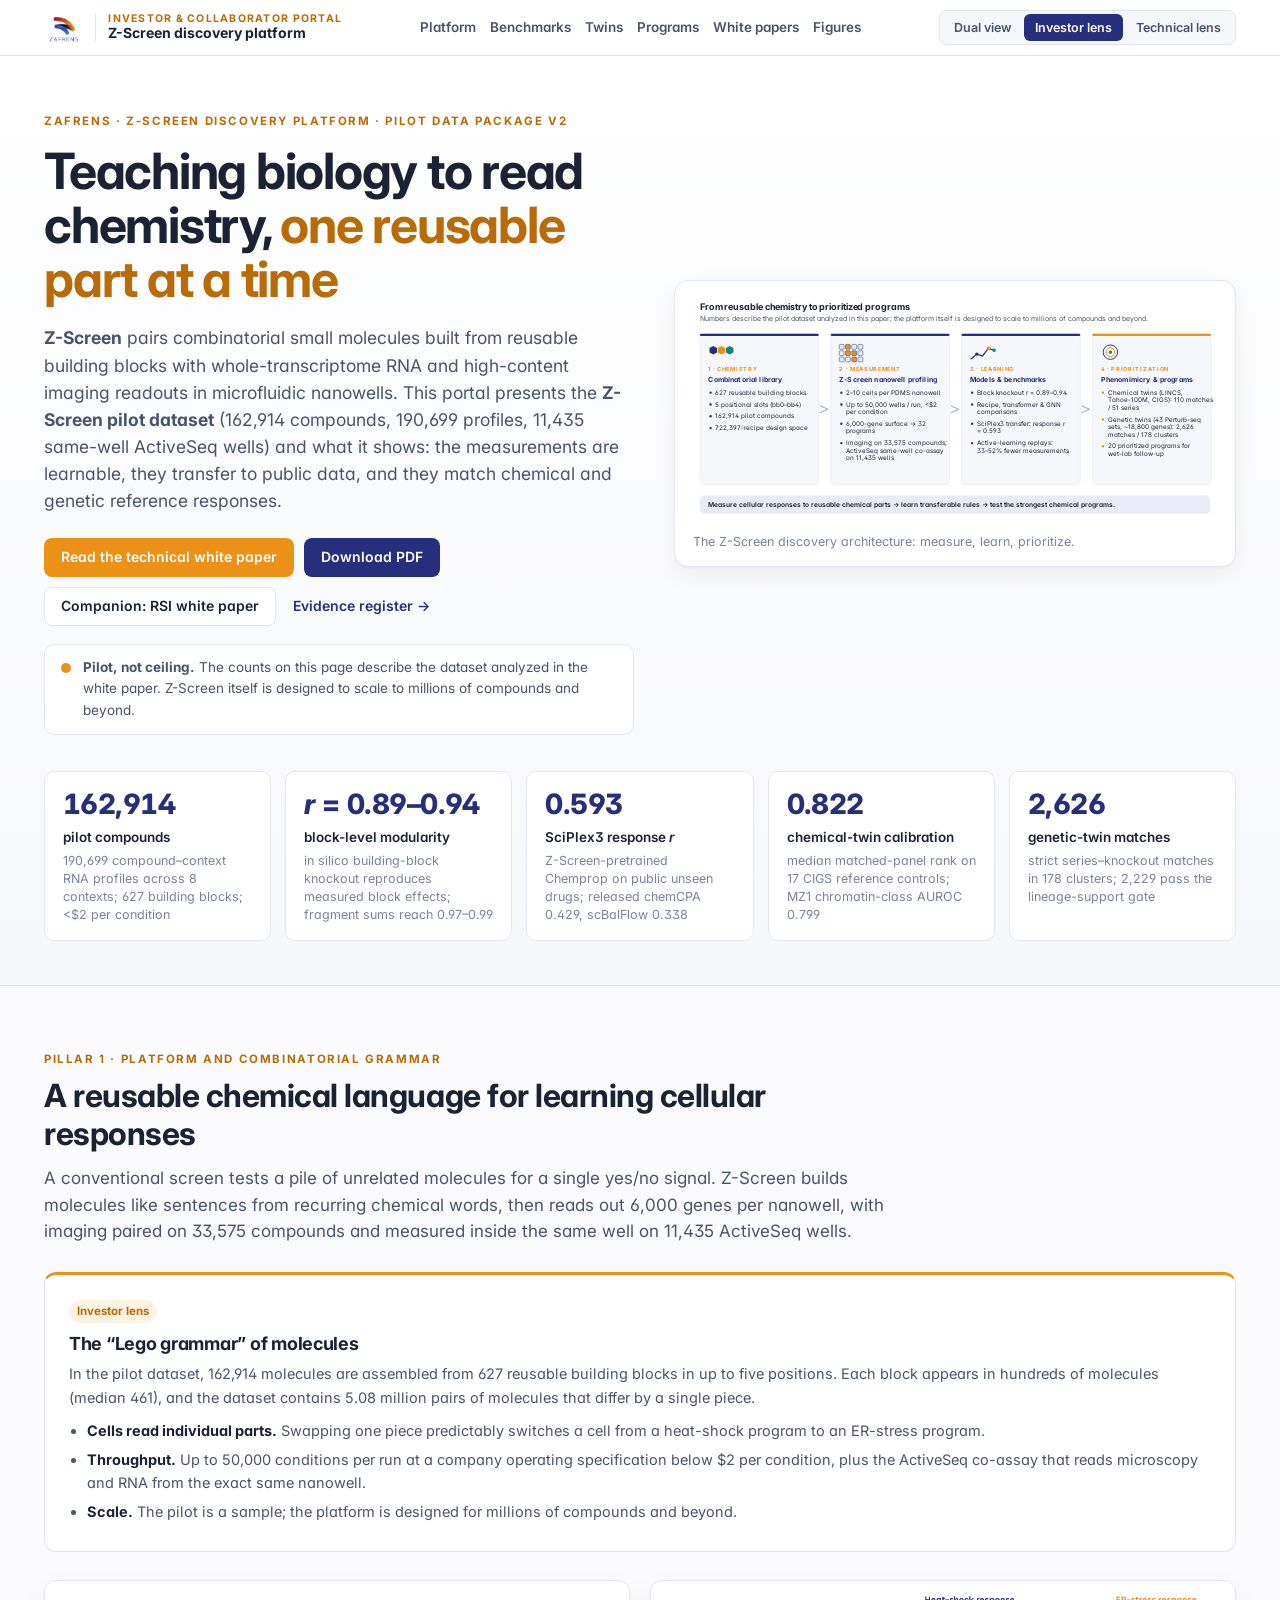
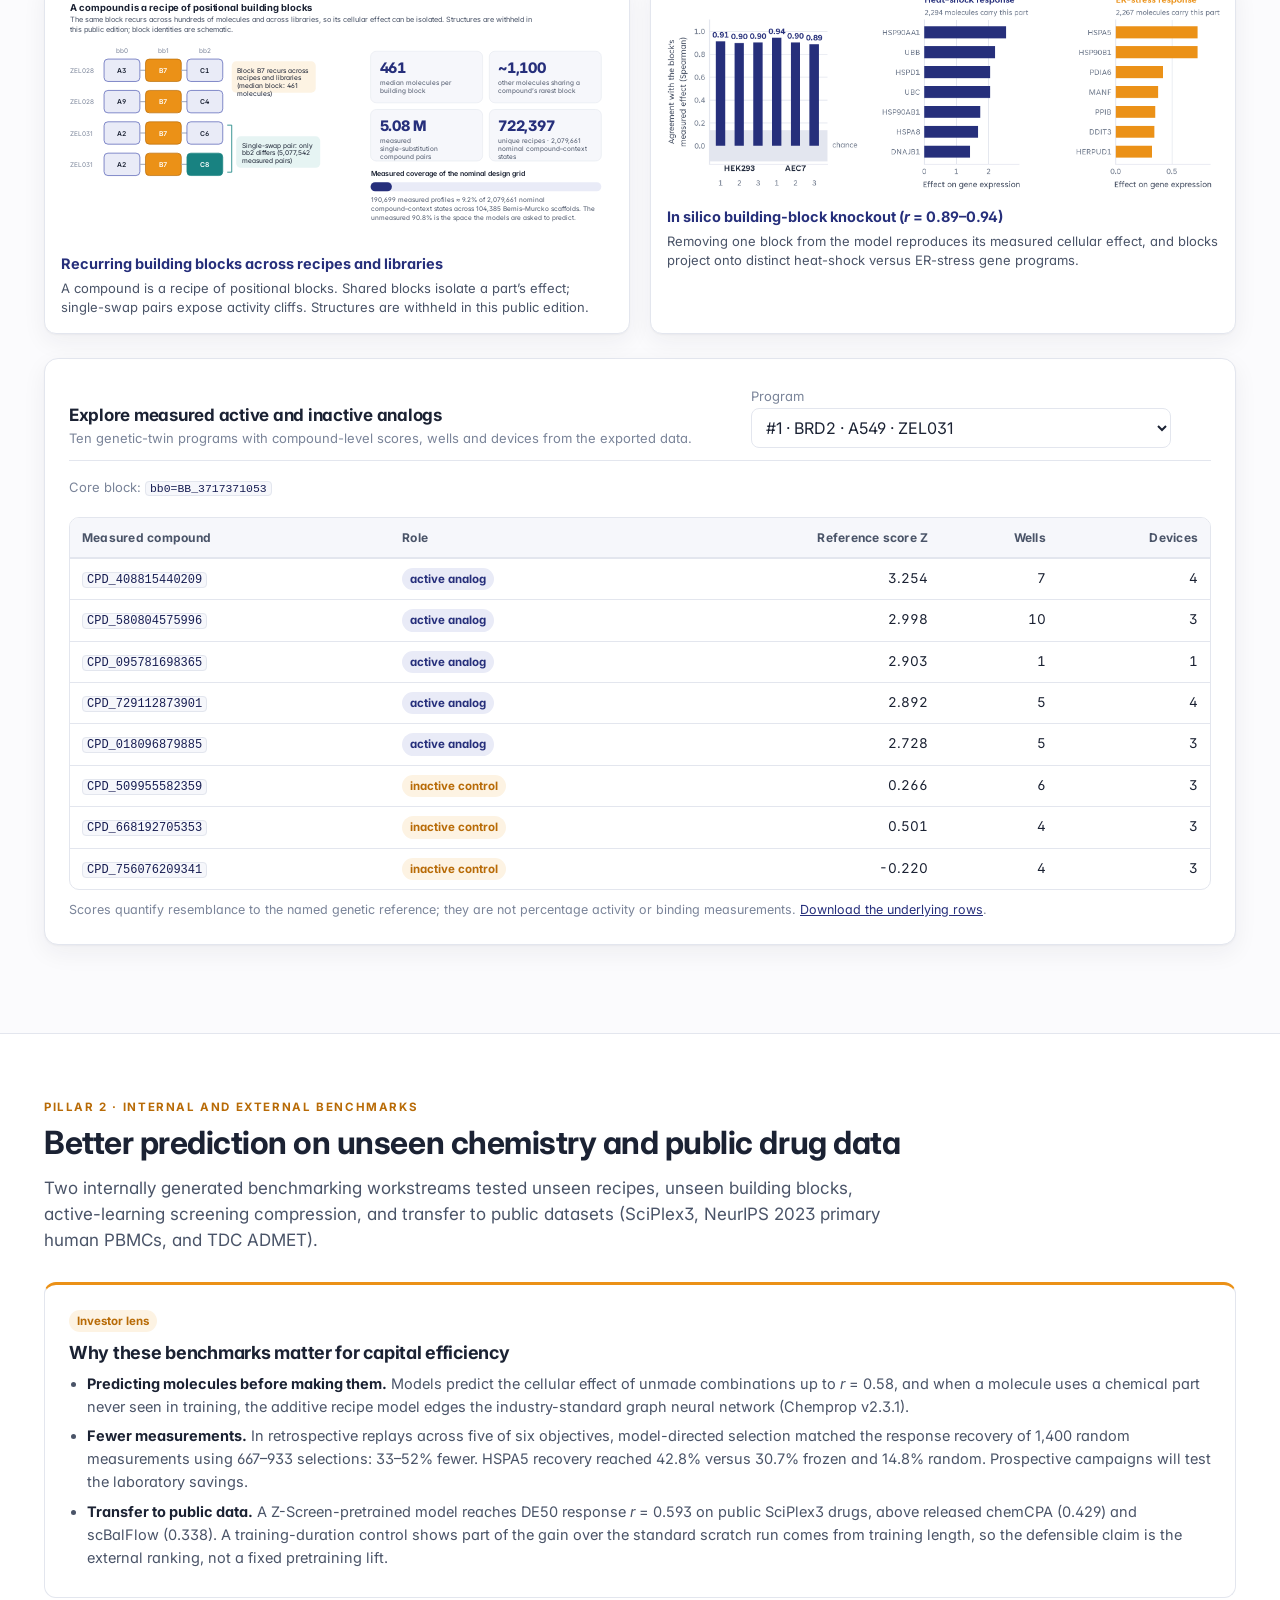
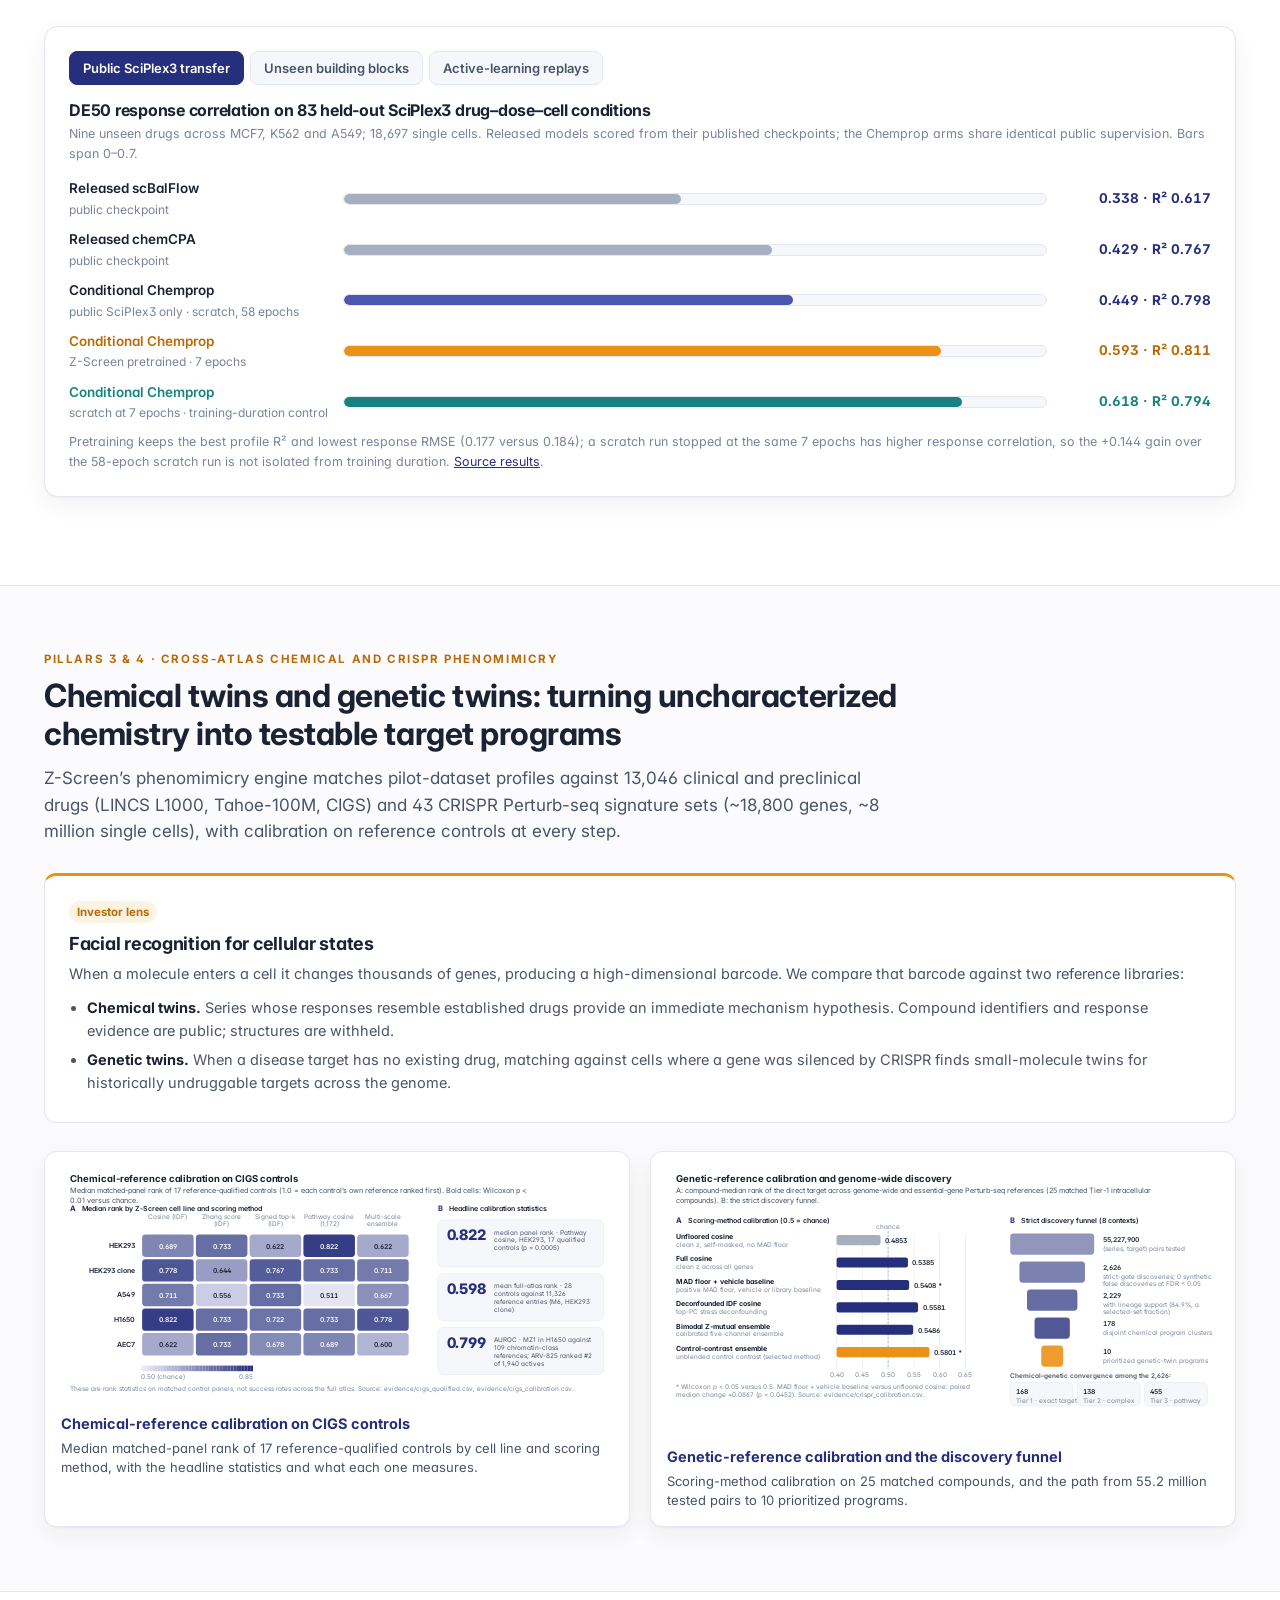
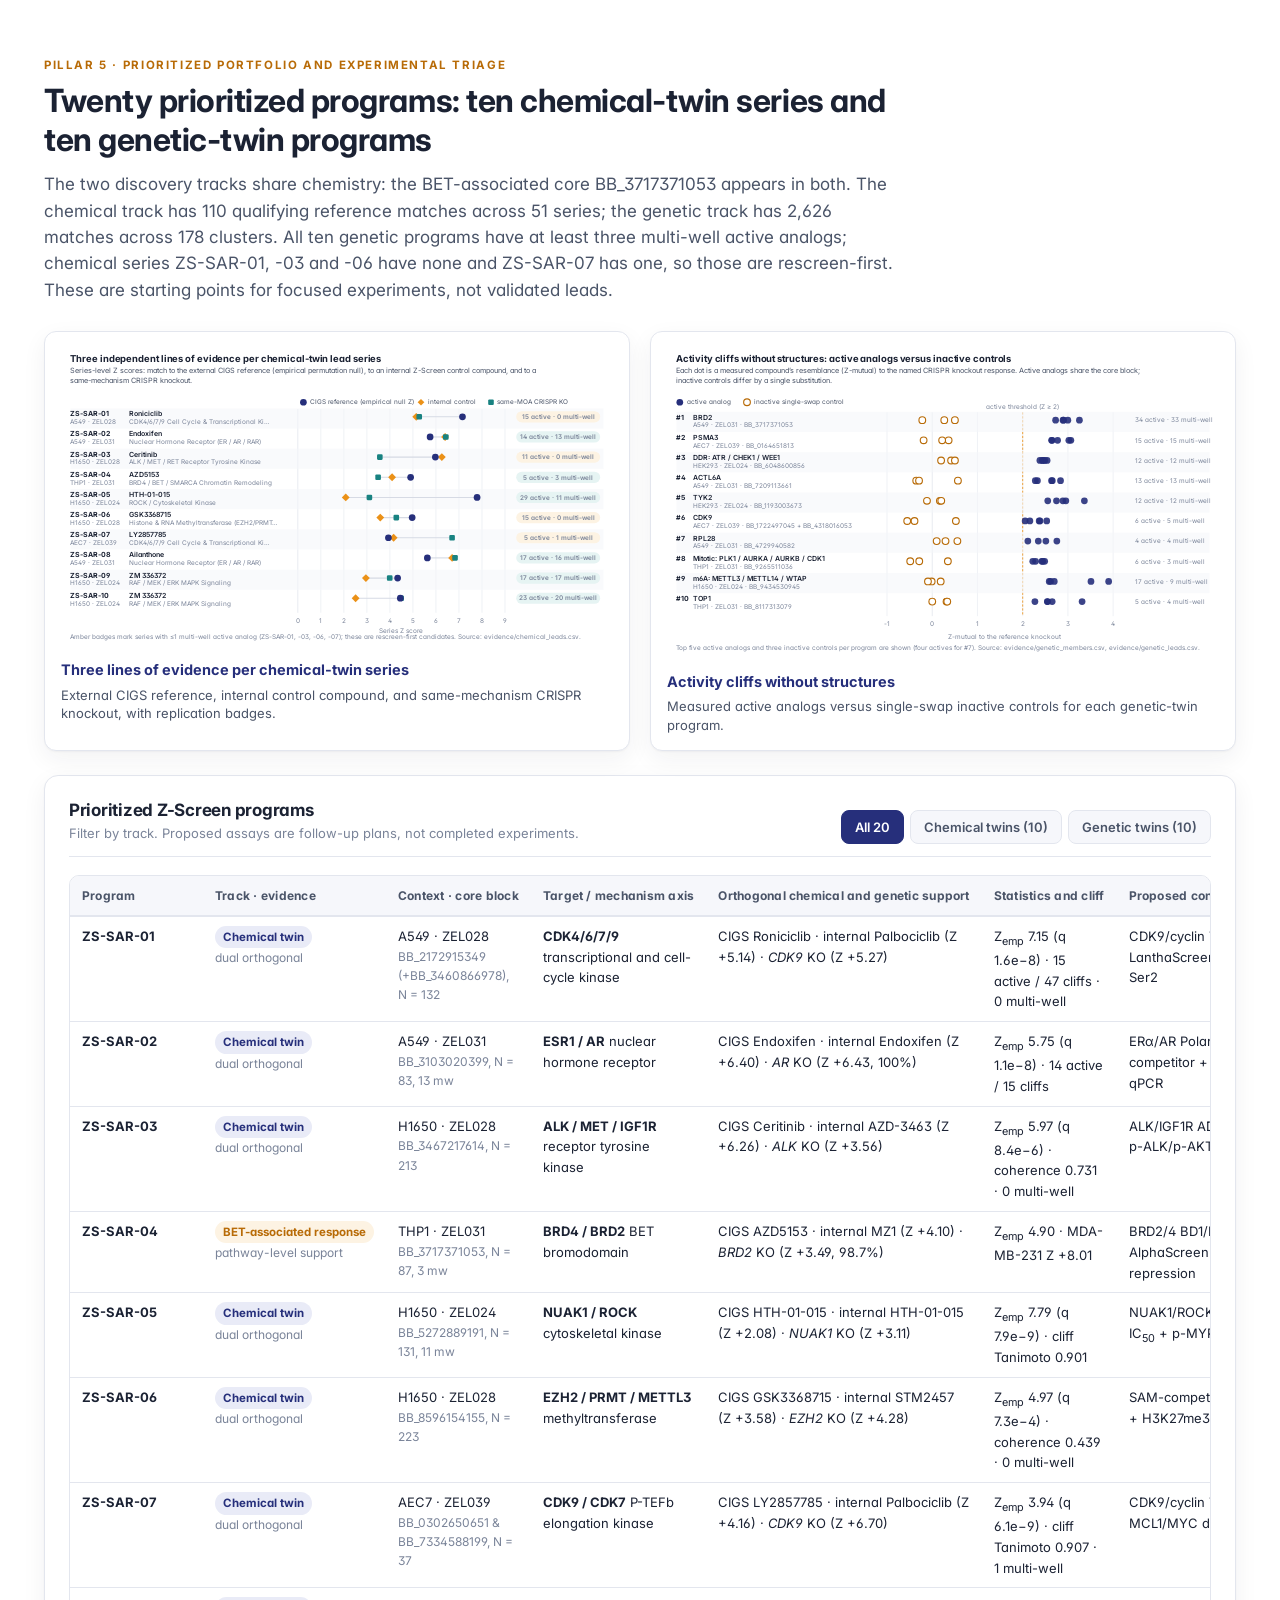
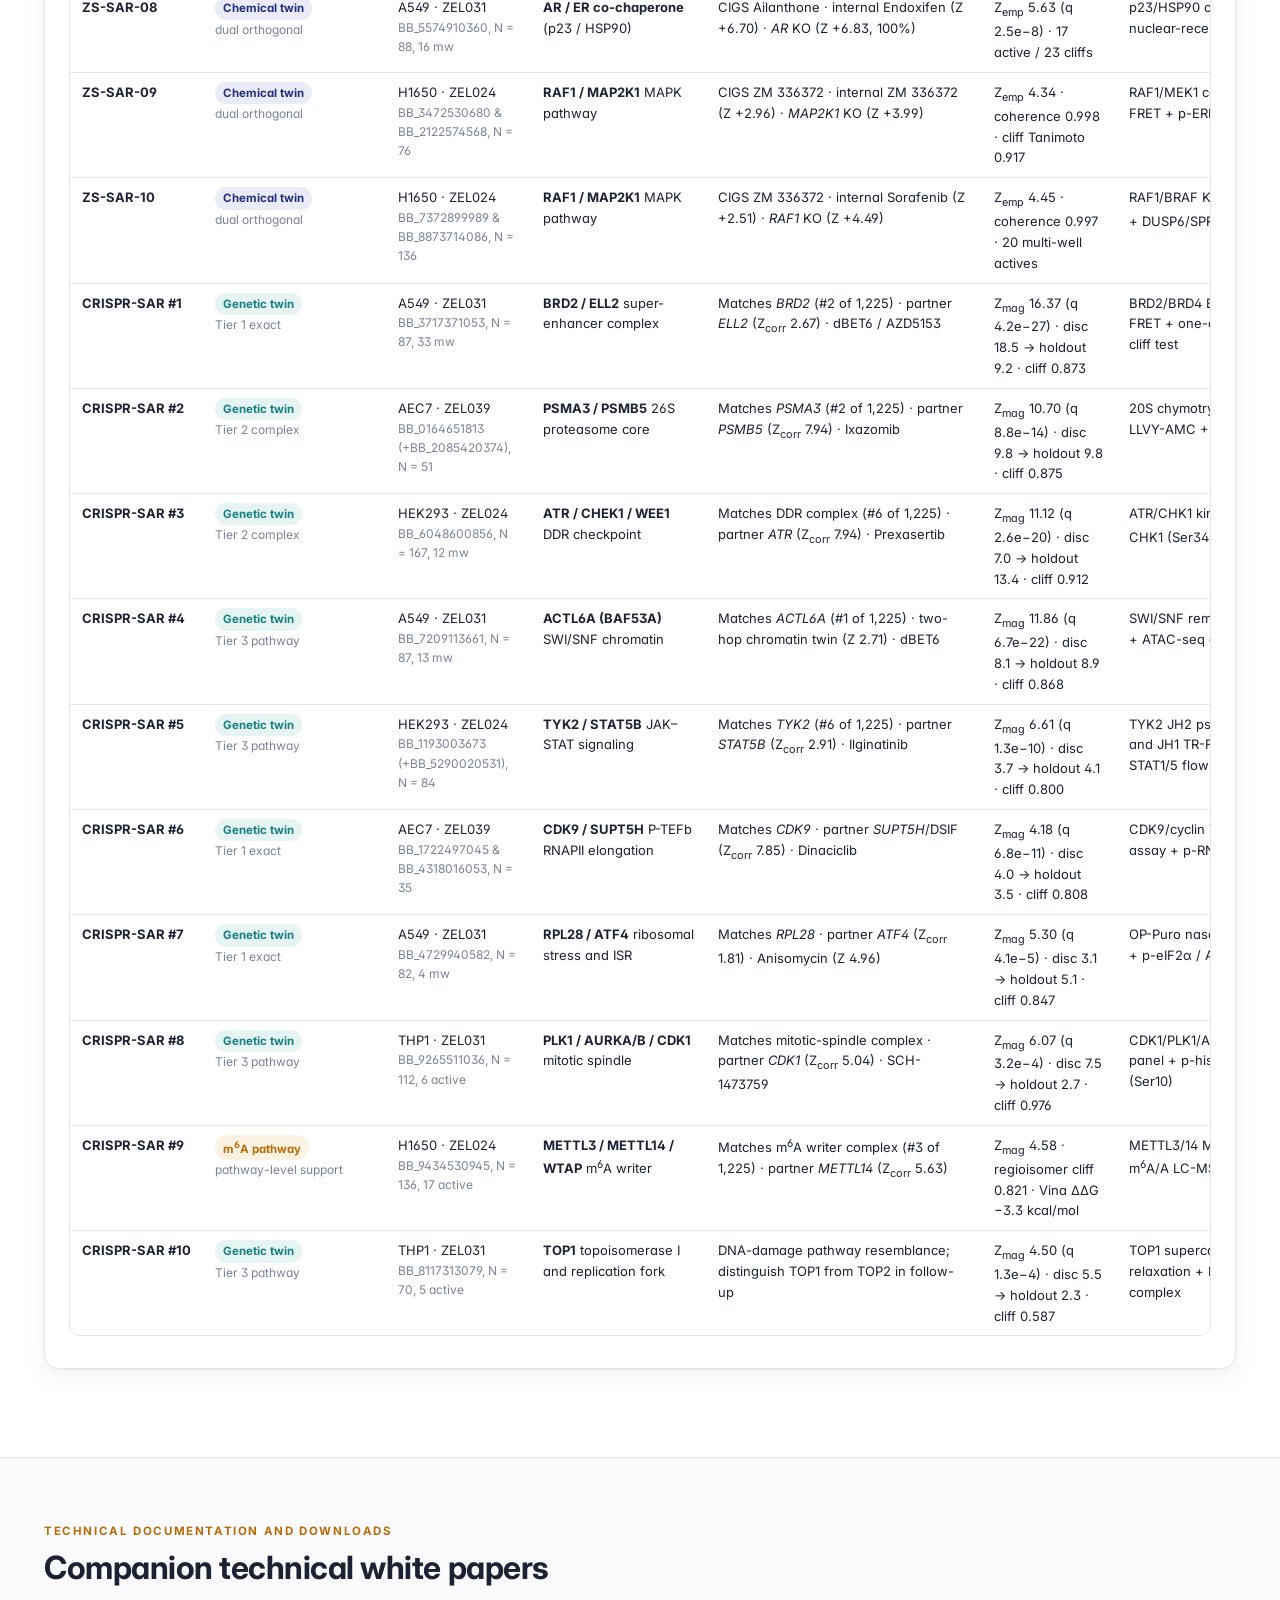
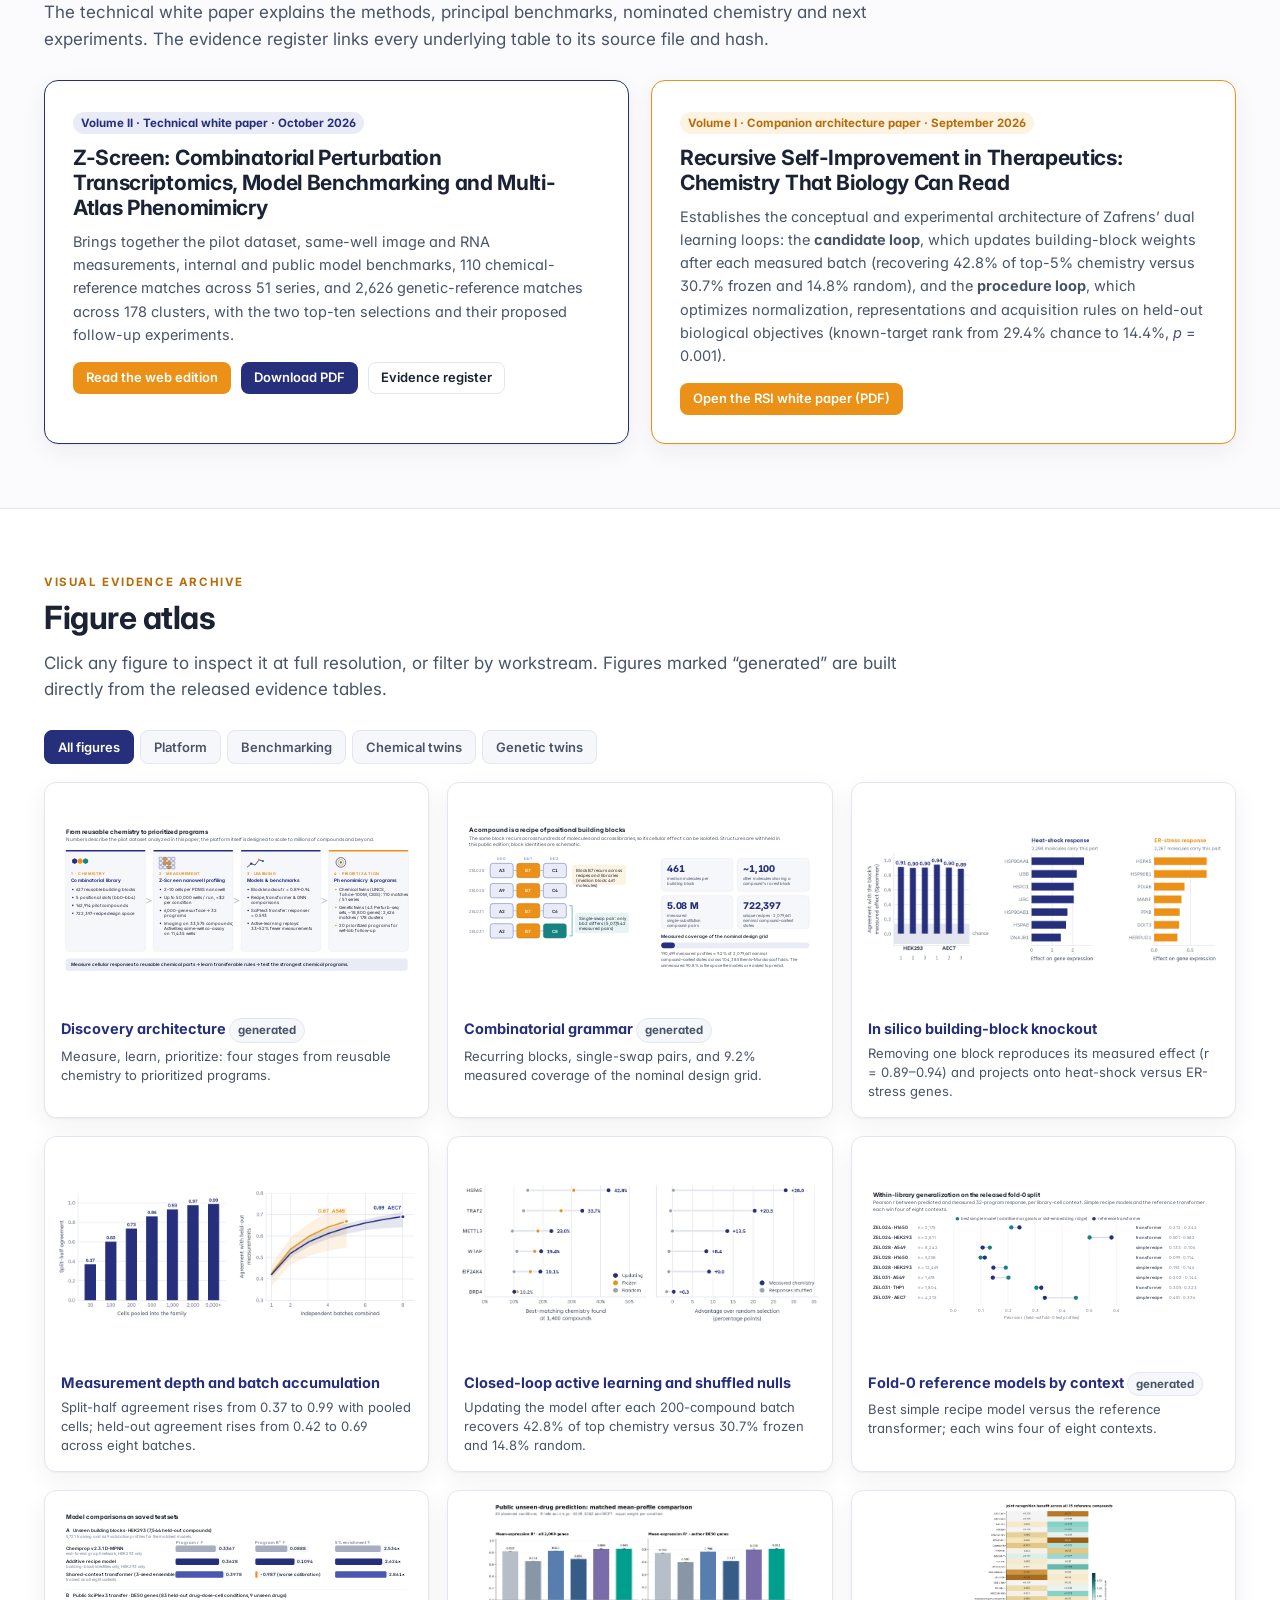
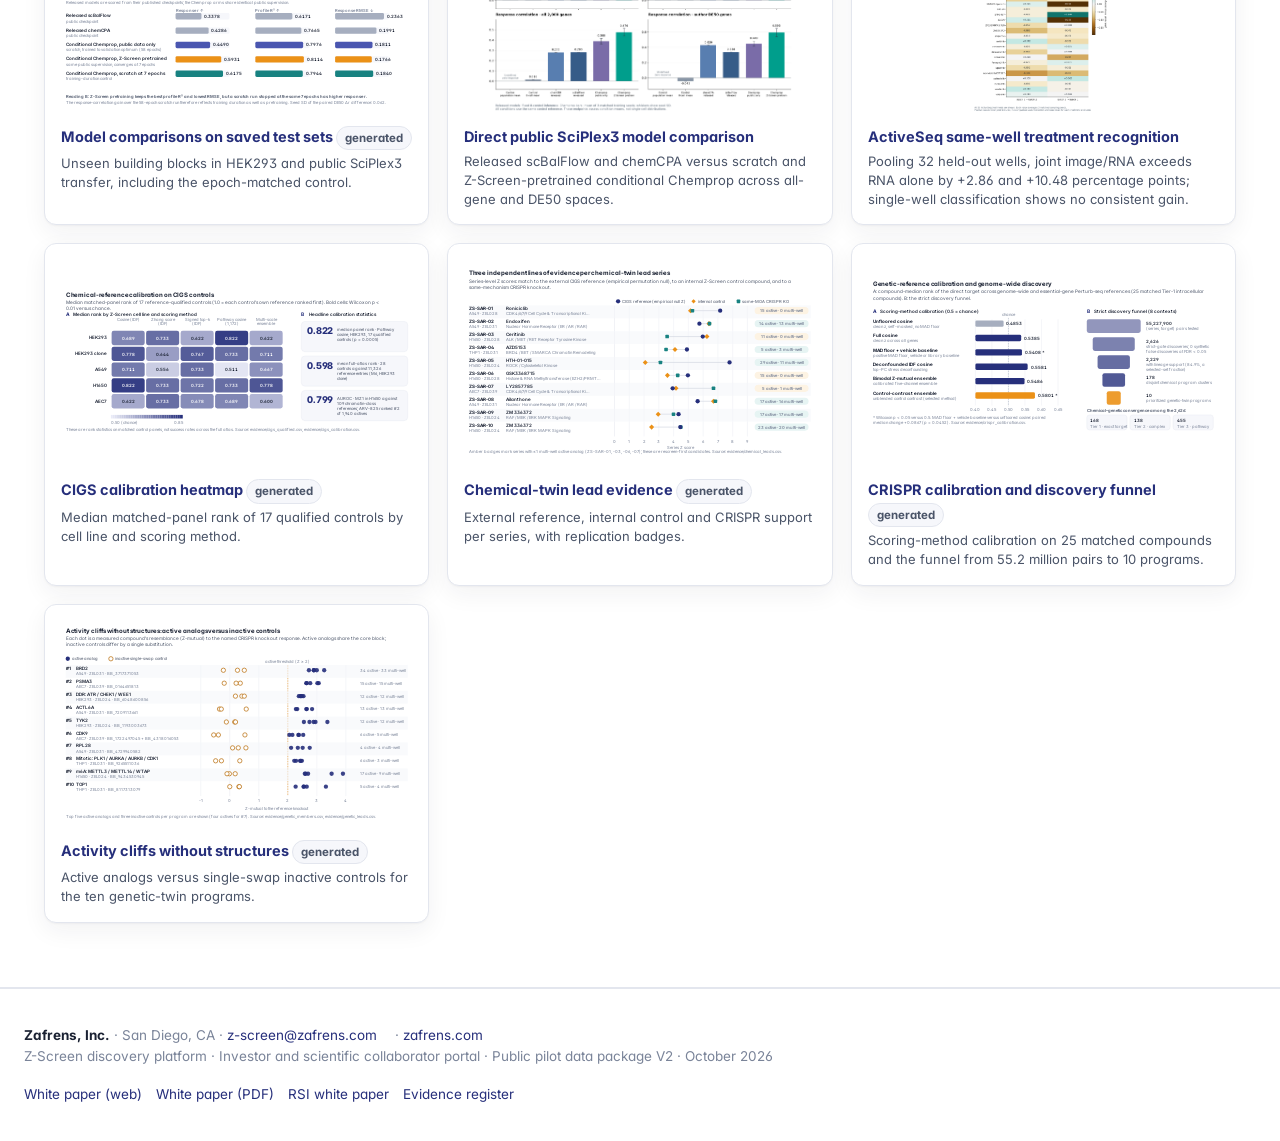
==== docs/index.html @ 52451b91 "Replace the April 2026 briefing with the Z-Screen investor & collaborator portal - Portal (index.htm" ====
<!DOCTYPE html>
<html lang="en">
<head>
<meta charset="UTF-8">
<meta name="viewport" content="width=device-width, initial-scale=1.0">
<title>Z-Screen Discovery Platform · Zafrens</title>
<meta name="description" content="Z-Screen pilot dataset: combinatorial chemistry, nanowell transcriptomics and imaging, model benchmarks, and chemical–genetic phenomimicry. Investor and collaborator portal.">
<meta name="robots" content="noindex, nofollow">
<link rel="preconnect" href="https://fonts.googleapis.com"><link rel="preconnect" href="https://fonts.gstatic.com" crossorigin><link href="https://fonts.googleapis.com/css2?family=Inter:wght@400;500;600;700;800&display=swap" rel="stylesheet">
<link rel="stylesheet" href="assets/site.css">
<style>
body.mode-lay .tech-only { display: none !important; }
body.mode-tech .lay-only { display: none !important; }
.container { max-width: 1240px; margin: 0 auto; padding: 0 24px; }

/* hero */
.hero { background: linear-gradient(180deg, #FFFFFF 0%, #F6F7FB 100%); border-bottom: 1px solid var(--hair); padding: 56px 0 44px; }
.hero-grid { display: grid; grid-template-columns: minmax(0, 1.05fr) minmax(0, 1fr); gap: 40px; align-items: center; }
.hero-fig, .figcard, .panel, .lens, .wp-card, .stat { min-width: 0; }
@media (max-width: 960px) { .hero-grid { grid-template-columns: 1fr; } }
.hero h1 { font-size: clamp(32px, 4.4vw, 50px); line-height: 1.08; letter-spacing: -0.025em; margin: 14px 0 18px; }
.hero h1 em { font-style: normal; color: var(--orange-dark); }
.hero .sub { font-size: 17.5px; color: var(--slate); line-height: 1.55; max-width: 620px; }
.hero .cta { display: flex; gap: 10px; flex-wrap: wrap; margin-top: 24px; }
.hero-fig { background: var(--white); border: 1px solid var(--hair); border-radius: 14px; padding: 12px; box-shadow: var(--shadow); }
.hero-fig svg { width: 100%; height: auto; }
.hero-fig .cap { font-size: 12.5px; color: var(--muted); padding: 8px 6px 2px; }
.hero-stats { margin-top: 36px; }
.scale-note { margin-top: 18px; font-size: 13.5px; color: var(--slate); background: var(--white); border: 1px solid var(--hair); border-radius: 10px; padding: 12px 16px; display: flex; gap: 12px; align-items: flex-start; }
.scale-note .dot { width: 10px; height: 10px; border-radius: 50%; background: var(--orange); margin-top: 6px; flex: none; }

/* sections */
section.sec { padding: 64px 0; border-bottom: 1px solid var(--hair); }
section.sec:nth-of-type(even) { background: var(--white); }
.sec-head { max-width: 860px; margin-bottom: 28px; }
.sec-head h2 { font-size: clamp(24px, 3vw, 32px); margin: 8px 0 12px; }
.sec-head .lede { font-size: 17px; }

/* lens cards */
.lens-grid { display: grid; grid-template-columns: repeat(auto-fit, minmax(min(340px, 100%), 1fr)); gap: 18px; margin-bottom: 28px; }
.lens { background: var(--white); border: 1px solid var(--hair); border-radius: 12px; padding: 22px 24px; }
.lens.lay { border-top: 3px solid var(--orange); }
.lens.tech { border-top: 3px solid var(--navy); }
.lens .tag { margin-bottom: 10px; }
.lens h3 { font-size: 18px; margin-bottom: 8px; }
.lens p, .lens li { font-size: 14.5px; color: var(--slate); }
.lens p { margin-bottom: 10px; }
.lens ul { margin-left: 18px; }
.lens li { margin-bottom: 6px; }
.lens li b { color: var(--ink); }

/* panels / widgets */
.panel { background: var(--white); border: 1px solid var(--hair); border-radius: 14px; padding: 24px; box-shadow: var(--shadow); margin-bottom: 24px; }
.panel-head { display: flex; justify-content: space-between; align-items: flex-end; gap: 14px; flex-wrap: wrap; margin-bottom: 16px; padding-bottom: 12px; border-bottom: 1px solid var(--hair); }
.panel-head h3 { font-size: 17px; }
.panel-head .sub { font-size: 13px; color: var(--muted); margin-top: 2px; }
.tabs { display: flex; gap: 6px; flex-wrap: wrap; }
.tabs button { border: 1px solid var(--hair); background: var(--panel); color: var(--slate); font: 600 13px var(--font); padding: 8px 13px; border-radius: 8px; cursor: pointer; }
.tabs button.active { background: var(--navy); border-color: var(--navy); color: #fff; }
.tab-pane { display: none; } .tab-pane.active { display: block; }
.bars { margin-top: 14px; }
.bar-row { display: grid; grid-template-columns: 260px 1fr 150px; gap: 14px; align-items: center; margin-bottom: 10px; font-size: 13.5px; }
@media (max-width: 680px) { .bar-row { grid-template-columns: 1fr; gap: 4px; } }
.bar-name { font-weight: 600; color: var(--ink); }
.bar-name small { display: block; font-weight: 400; color: var(--muted); font-size: 12px; }
.bar-track { height: 12px; background: var(--panel); border: 1px solid var(--hair); border-radius: 999px; overflow: hidden; }
.bar-fill { height: 100%; border-radius: 999px; }
.bar-val { font-weight: 700; color: var(--navy); text-align: right; font-variant-numeric: tabular-nums; }
.bar-foot { font-size: 12.5px; color: var(--muted); margin-top: 10px; }
select { font: inherit; padding: 8px 10px; border: 1px solid var(--hair); border-radius: 8px; background: var(--white); color: var(--ink); width: 100%; max-width: 420px; }
.panel-head > div { min-width: 0; }
.panel-head .select-wrap { flex: 1 1 260px; max-width: 460px; }

/* figure cards */
.fig2 { display: grid; grid-template-columns: repeat(auto-fit, minmax(min(420px, 100%), 1fr)); gap: 20px; }
.figcard { background: var(--white); border: 1px solid var(--hair); border-radius: 12px; padding: 12px; box-shadow: var(--shadow); display: flex; flex-direction: column; }
.figcard .body { cursor: zoom-in; }
.figcard svg, .figcard img { width: 100%; height: auto; }
.figcard .t { font-size: 14.5px; font-weight: 700; color: var(--navy); margin: 12px 4px 4px; }
.figcard .d { font-size: 13px; color: var(--slate); margin: 0 4px 4px; line-height: 1.45; }
.gallery { display: grid; grid-template-columns: repeat(auto-fit, minmax(min(330px, 100%), 1fr)); gap: 18px; margin-top: 18px; }
.gallery .figcard img, .gallery .figcard svg { height: 210px; object-fit: contain; background: #fff; }
.gallery .figcard svg { width: 100%; }

/* white paper cards */
.wp-cards { display: grid; grid-template-columns: repeat(auto-fit, minmax(min(380px, 100%), 1fr)); gap: 22px; }
.wp-card { background: var(--white); border: 1px solid var(--hair); border-radius: 14px; padding: 28px; box-shadow: var(--shadow); }
.wp-card.featured { border-color: var(--navy); }
.wp-card.companion { border-color: var(--orange); }
.wp-card h3 { font-size: 21px; margin: 10px 0 10px; }
.wp-card p { font-size: 14.5px; color: var(--slate); margin-bottom: 16px; }
#program-table { min-width: 1240px; font-size: 13px; }
#program-table td:first-child { white-space: nowrap; }
#program-table td .sub { white-space: normal; }
@media (max-width: 600px) { .container { padding: 0 16px; } section.sec { padding: 40px 0; } .panel { padding: 16px; } .wp-cards, .fig2 { grid-template-columns: 1fr; } }
</style>
</head>
<body class="mode-lay">

<header class="topbar"><div class="topbar-inner">
  <a class="brand" href="#top"><img src="assets/zafrens_logo.png" alt="Zafrens"><span class="brand-text"><small>Investor &amp; collaborator portal</small>Z-Screen discovery platform</span></a>
  <nav class="nav-links" aria-label="Sections" style="gap:14px">
    <a href="#grammar">Platform</a><a href="#benchmarks">Benchmarks</a><a href="#twins">Twins</a><a href="#portfolio">Programs</a><a href="#whitepapers">White papers</a><a href="#gallery">Figures</a>
  </nav>
  <div class="seg" title="Choose a reading lens" role="group" aria-label="Reading lens">
    <button onclick="setLens('both', this)">Dual view</button>
    <button class="active" onclick="setLens('lay', this)">Investor lens</button>
    <button onclick="setLens('tech', this)">Technical lens</button>
  </div>
</div></header>

<header class="hero" id="top"><div class="container">
  <div class="hero-grid">
    <div>
      <div class="kicker">Zafrens · Z-Screen discovery platform · Pilot data package V2</div>
      <h1>Teaching biology to read chemistry, <em>one reusable part at a time</em></h1>
      <p class="sub"><b>Z-Screen</b> pairs combinatorial small molecules built from reusable building blocks with whole-transcriptome RNA and high-content imaging readouts in microfluidic nanowells. This portal presents the <b>Z-Screen pilot dataset</b> (162,914 compounds, 190,699 profiles, 11,435 same-well ActiveSeq wells) and what it shows: the measurements are learnable, they transfer to public data, and they match chemical and genetic reference responses.</p>
      <div class="cta">
        <a href="whitepaper.html" class="btn btn-accent">Read the technical white paper</a>
        <a href="docs/ZScreen_Technical_White_Paper.pdf" target="_blank" class="btn btn-primary">Download PDF</a>
        <a href="docs/RSI_Therapeutics_White_Paper_Draft.pdf" target="_blank" class="btn btn-outline">Companion: RSI white paper</a>
        <a href="evidence.html" class="btn btn-quiet">Evidence register →</a>
      </div>
      <div class="scale-note"><span class="dot"></span><span><b>Pilot, not ceiling.</b> The counts on this page describe the dataset analyzed in the white paper. Z-Screen itself is designed to scale to millions of compounds and beyond.</span></div>
    </div>
    <div class="hero-fig"><div onclick="openLightbox('assets/figures/wp/architecture.svg')"><svg xmlns="http://www.w3.org/2000/svg" viewBox="0 0 1000 430" width="1000" height="430" role="img" aria-label="Z-Screen discovery architecture: four stages from combinatorial chemistry to prioritized programs" font-family='Inter, "Segoe UI", system-ui, -apple-system, Roboto, Helvetica, Arial, sans-serif'>
<style>
  text{fill:#1B2233}
  .t-title{font-size:17px;font-weight:700;fill:#1B2233;letter-spacing:-0.01em}
  .t-sub{font-size:13px;fill:#4A5468}
  .t-panel{font-size:13.5px;font-weight:700;fill:#262F7B}
  .t-lbl{font-size:12.5px;fill:#1B2233}
  .t-lbl2{font-size:11.5px;fill:#4A5468}
  .t-ax{font-size:11.5px;fill:#7A8499}
  .t-num{font-size:12px;font-weight:600;fill:#1B2233;font-variant-numeric:tabular-nums}
  .t-numw{font-size:12px;font-weight:600;fill:#fff;font-variant-numeric:tabular-nums}
  .t-big{font-size:26px;font-weight:800;fill:#262F7B;letter-spacing:-0.02em;font-variant-numeric:tabular-nums}
  .t-note{font-size:11.5px;fill:#7A8499}
  .t-card{font-size:13px;font-weight:700;fill:#262F7B;letter-spacing:0.02em}
  .t-line{font-size:11.8px;fill:#1B2233}
  .t-kick{font-size:10.5px;font-weight:700;fill:#EB9117;letter-spacing:0.12em}
  .grid{stroke:#E3E6EE;stroke-width:1}
  .axis{stroke:#D6DAE4;stroke-width:1}
</style>
<rect width="1000" height="430" fill="#FFFFFF"/><text x="24" y="32" class="t-title" >From reusable chemistry to prioritized programs</text><text x="24" y="52" class="t-sub" >Numbers describe the pilot dataset analyzed in this paper; the platform itself is designed to scale to millions of compounds and beyond.</text><rect x="24" y="76" width="222" height="282" rx="10" ry="10" fill="#F6F7FB" stroke="#E3E6EE"/><rect x="24" y="76" width="222" height="4" fill="#262F7B" rx="2"/><g transform="translate(40,96) scale(0.9)"><polygon points="17.8,16.5 10.0,21.0 2.2,16.5 2.2,7.5 10.0,3.0 17.8,7.5" fill="#262F7B"/><polygon points="34.8,16.5 27.0,21.0 19.2,16.5 19.2,7.5 27.0,3.0 34.8,7.5" fill="#EB9117"/><polygon points="51.8,16.5 44.0,21.0 36.2,16.5 36.2,7.5 44.0,3.0 51.8,7.5" fill="#188281"/></g><text x="40" y="146" class="t-kick" >1 · CHEMISTRY</text><text x="40" y="166" class="t-card" >Combinatorial library</text><circle cx="44" cy="186" r="2.2" fill="#262F7B" /><text x="53" y="190" class="t-line" ><tspan x="53" dy="0">627 reusable building blocks</tspan></text><circle cx="44" cy="208" r="2.2" fill="#262F7B" /><text x="53" y="212" class="t-line" ><tspan x="53" dy="0">5 positional slots (bb0–bb4)</tspan></text><circle cx="44" cy="230" r="2.2" fill="#262F7B" /><text x="53" y="234" class="t-line" ><tspan x="53" dy="0">162,914 pilot compounds</tspan></text><circle cx="44" cy="252" r="2.2" fill="#262F7B" /><text x="53" y="256" class="t-line" ><tspan x="53" dy="0">722,397-recipe design space</tspan></text><path d="M249 211 L263 217 L249 223" fill="none" stroke="#A6AEBF" stroke-width="2" stroke-linecap="round" stroke-linejoin="round"/><rect x="268" y="76" width="222" height="282" rx="10" ry="10" fill="#F6F7FB" stroke="#E3E6EE"/><rect x="268" y="76" width="222" height="4" fill="#262F7B" rx="2"/><g transform="translate(284,96) scale(0.9)"><rect x="0" y="0" width="10" height="10" rx="2" ry="2" fill="#E9EBF7" stroke="#262F7B" stroke-width="1"/><rect x="13" y="0" width="10" height="10" rx="2" ry="2" fill="#EB9117" stroke="#262F7B" stroke-width="1"/><rect x="26" y="0" width="10" height="10" rx="2" ry="2" fill="#E9EBF7" stroke="#262F7B" stroke-width="1"/><rect x="39" y="0" width="10" height="10" rx="2" ry="2" fill="#E9EBF7" stroke="#262F7B" stroke-width="1"/><rect x="0" y="13" width="10" height="10" rx="2" ry="2" fill="#E9EBF7" stroke="#262F7B" stroke-width="1"/><rect x="13" y="13" width="10" height="10" rx="2" ry="2" fill="#EB9117" stroke="#262F7B" stroke-width="1"/><rect x="26" y="13" width="10" height="10" rx="2" ry="2" fill="#EB9117" stroke="#262F7B" stroke-width="1"/><rect x="39" y="13" width="10" height="10" rx="2" ry="2" fill="#E9EBF7" stroke="#262F7B" stroke-width="1"/><rect x="0" y="26" width="10" height="10" rx="2" ry="2" fill="#E9EBF7" stroke="#262F7B" stroke-width="1"/><rect x="13" y="26" width="10" height="10" rx="2" ry="2" fill="#E9EBF7" stroke="#262F7B" stroke-width="1"/><rect x="26" y="26" width="10" height="10" rx="2" ry="2" fill="#EB9117" stroke="#262F7B" stroke-width="1"/><rect x="39" y="26" width="10" height="10" rx="2" ry="2" fill="#E9EBF7" stroke="#262F7B" stroke-width="1"/></g><text x="284" y="146" class="t-kick" >2 · MEASUREMENT</text><text x="284" y="166" class="t-card" >Z-Screen nanowell profiling</text><circle cx="288" cy="186" r="2.2" fill="#262F7B" /><text x="297" y="190" class="t-line" ><tspan x="297" dy="0">2–10 cells per PDMS nanowell</tspan></text><circle cx="288" cy="208" r="2.2" fill="#262F7B" /><text x="297" y="212" class="t-line" ><tspan x="297" dy="0">Up to 50,000 wells / run, &lt;$2</tspan><tspan x="297" dy="14">per condition</tspan></text><circle cx="288" cy="244" r="2.2" fill="#262F7B" /><text x="297" y="248" class="t-line" ><tspan x="297" dy="0">6,000-gene surface → 32</tspan><tspan x="297" dy="14">programs</tspan></text><circle cx="288" cy="280" r="2.2" fill="#262F7B" /><text x="297" y="284" class="t-line" ><tspan x="297" dy="0">Imaging on 33,575 compounds;</tspan><tspan x="297" dy="14">ActiveSeq same-well co-assay</tspan><tspan x="297" dy="14">on 11,435 wells</tspan></text><path d="M493 211 L507 217 L493 223" fill="none" stroke="#A6AEBF" stroke-width="2" stroke-linecap="round" stroke-linejoin="round"/><rect x="512" y="76" width="222" height="282" rx="10" ry="10" fill="#F6F7FB" stroke="#E3E6EE"/><rect x="512" y="76" width="222" height="4" fill="#262F7B" rx="2"/><g transform="translate(528,96) scale(0.9)"><polyline points="2,30 14,20 26,24 38,8 50,12" fill="none" stroke="#262F7B" stroke-width="2.5" stroke-linejoin="round" stroke-linecap="round"/><circle cx="38" cy="8" r="3.5" fill="#EB9117" /><circle cx="14" cy="20" r="3.5" fill="#262F7B" /><circle cx="50" cy="12" r="3.5" fill="#188281" /></g><text x="528" y="146" class="t-kick" >3 · LEARNING</text><text x="528" y="166" class="t-card" >Models &amp; benchmarks</text><circle cx="532" cy="186" r="2.2" fill="#262F7B" /><text x="541" y="190" class="t-line" ><tspan x="541" dy="0">Block knockout r = 0.89–0.94</tspan></text><circle cx="532" cy="208" r="2.2" fill="#262F7B" /><text x="541" y="212" class="t-line" ><tspan x="541" dy="0">Recipe, transformer &amp; GNN</tspan><tspan x="541" dy="14">comparisons</tspan></text><circle cx="532" cy="244" r="2.2" fill="#262F7B" /><text x="541" y="248" class="t-line" ><tspan x="541" dy="0">SciPlex3 transfer: response r</tspan><tspan x="541" dy="14">= 0.593</tspan></text><circle cx="532" cy="280" r="2.2" fill="#262F7B" /><text x="541" y="284" class="t-line" ><tspan x="541" dy="0">Active-learning replays:</tspan><tspan x="541" dy="14">33–52% fewer measurements</tspan></text><path d="M737 211 L751 217 L737 223" fill="none" stroke="#A6AEBF" stroke-width="2" stroke-linecap="round" stroke-linejoin="round"/><rect x="756" y="76" width="222" height="282" rx="10" ry="10" fill="#F6F7FB" stroke="#E3E6EE"/><rect x="756" y="76" width="222" height="4" fill="#EB9117" rx="2"/><g transform="translate(772,96) scale(0.9)"><circle cx="20" cy="16" r="15" fill="none" stroke="#262F7B" stroke-width="2"/><circle cx="20" cy="16" r="9" fill="none" stroke="#EB9117" stroke-width="2"/><circle cx="20" cy="16" r="3.5" fill="#188281" /></g><text x="772" y="146" class="t-kick" >4 · PRIORITIZATION</text><text x="772" y="166" class="t-card" >Phenomimicry &amp; programs</text><circle cx="776" cy="186" r="2.2" fill="#EB9117" /><text x="785" y="190" class="t-line" ><tspan x="785" dy="0">Chemical twins (LINCS,</tspan><tspan x="785" dy="14">Tahoe-100M, CIGS): 110 matches</tspan><tspan x="785" dy="14">/ 51 series</tspan></text><circle cx="776" cy="236" r="2.2" fill="#EB9117" /><text x="785" y="240" class="t-line" ><tspan x="785" dy="0">Genetic twins (43 Perturb-seq</tspan><tspan x="785" dy="14">sets, ~18,800 genes): 2,626</tspan><tspan x="785" dy="14">matches / 178 clusters</tspan></text><circle cx="776" cy="286" r="2.2" fill="#EB9117" /><text x="785" y="290" class="t-line" ><tspan x="785" dy="0">20 prioritized programs for</tspan><tspan x="785" dy="14">wet-lab follow-up</tspan></text><rect x="24" y="378" width="952" height="34" rx="8" ry="8" fill="#E9EBF7" /><text x="40" y="400" class="t-lbl" fill="#262F7B" font-weight="600">Measure cellular responses to reusable chemical parts → learn transferable rules → test the strongest chemical programs.</text></svg></div><div class="cap">The Z-Screen discovery architecture: measure, learn, prioritize.</div></div>
  </div>
  <div class="stats hero-stats">
    <div class="stat"><div class="v">162,914</div><div class="t">pilot compounds</div><div class="d">190,699 compound–context RNA profiles across 8 contexts; 627 building blocks; &lt;$2 per condition</div></div>
    <div class="stat"><div class="v"><i>r</i> = 0.89–0.94</div><div class="t">block-level modularity</div><div class="d">in silico building-block knockout reproduces measured block effects; fragment sums reach 0.97–0.99</div></div>
    <div class="stat"><div class="v">0.593</div><div class="t">SciPlex3 response <i>r</i></div><div class="d">Z-Screen-pretrained Chemprop on public unseen drugs; released chemCPA 0.429, scBalFlow 0.338</div></div>
    <div class="stat"><div class="v">0.822</div><div class="t">chemical-twin calibration</div><div class="d">median matched-panel rank on 17 CIGS reference controls; MZ1 chromatin-class AUROC 0.799</div></div>
    <div class="stat"><div class="v">2,626</div><div class="t">genetic-twin matches</div><div class="d">strict series–knockout matches in 178 clusters; 2,229 pass the lineage-support gate</div></div>
  </div>
</div></header>

<!-- 1 PLATFORM -->
<section class="sec" id="grammar"><div class="container">
  <div class="sec-head">
    <div class="kicker">Pillar 1 · Platform and combinatorial grammar</div>
    <h2>A reusable chemical language for learning cellular responses</h2>
    <p class="lede">A conventional screen tests a pile of unrelated molecules for a single yes/no signal. Z-Screen builds molecules like sentences from recurring chemical words, then reads out 6,000 genes per nanowell, with imaging paired on 33,575 compounds and measured inside the same well on 11,435 ActiveSeq wells.</p>
  </div>
  <div class="lens-grid">
    <div class="lens lay lay-only">
      <span class="tag tag-amber">Investor lens</span>
      <h3>The “Lego grammar” of molecules</h3>
      <p>In the pilot dataset, 162,914 molecules are assembled from 627 reusable building blocks in up to five positions. Each block appears in hundreds of molecules (median 461), and the dataset contains 5.08 million pairs of molecules that differ by a single piece.</p>
      <ul>
        <li><b>Cells read individual parts.</b> Swapping one piece predictably switches a cell from a heat-shock program to an ER-stress program.</li>
        <li><b>Throughput.</b> Up to 50,000 conditions per run at a company operating specification below $2 per condition, plus the ActiveSeq co-assay that reads microscopy and RNA from the exact same nanowell.</li>
        <li><b>Scale.</b> The pilot is a sample; the platform is designed for millions of compounds and beyond.</li>
      </ul>
    </div>
    <div class="lens tech tech-only">
      <span class="tag tag-navy">Technical lens</span>
      <h3>Compositional factorization and the ActiveSeq co-assay</h3>
      <p>Across 4 libraries (ZEL024, ZEL028, ZEL031, ZEL039) and 5 cell backgrounds (8 contexts), 46,944 raw genes are depth-normalized onto a 6,000-gene surface and projected onto a pinned <i>k</i> = 32 semi-NMF basis (<i>W</i> ∈ ℝ<sup>32×6000</sup>).</p>
      <ul>
        <li><b>In silico building-block knockout.</b> Removing a synthon from the trained model reproduces its empirical marginal effect at median Spearman <i>r</i> = 0.89–0.94 (<i>z</i> = 13.8–19.2 versus shuffled null); Morgan-substructure decomposition reconstructs whole-block effects at <i>r</i> = 0.97–0.99.</li>
        <li><b>Chemistry-blind recurrence.</b> Clustering 2,394 HEK293 compounds on RNA alone yields batch-recurrent directions (cosine advantage 0.581, <i>p</i> = 0.005) with 57 of 4,308 post-hoc synthon enrichments up to 8.3×.</li>
        <li><b>Exact-well pairing.</b> QC-adjusted within-treatment image-to-RNA correlation is 0.109 with real pairs versus −0.001 with broken pairs across 2,287 held-out wells (35/35 compound averages, 64/70 strata). Pooling 32 held-out wells, joint image/RNA exceeds RNA alone by +2.86 and +10.48 percentage points in the two batch directions; single-well classification shows no consistent gain.</li>
      </ul>
    </div>
  </div>
  <div class="fig2">
    <div class="figcard"><div class="body" onclick="openLightbox('assets/figures/wp/grammar.svg')"><svg xmlns="http://www.w3.org/2000/svg" viewBox="0 0 1000 440" width="1000" height="440" role="img" aria-label="Combinatorial grammar: recurring building blocks across recipes, single-swap pairs, and design-space coverage" font-family='Inter, "Segoe UI", system-ui, -apple-system, Roboto, Helvetica, Arial, sans-serif'>
<style>
  text{fill:#1B2233}
  .t-title{font-size:17px;font-weight:700;fill:#1B2233;letter-spacing:-0.01em}
  .t-sub{font-size:13px;fill:#4A5468}
  .t-panel{font-size:13.5px;font-weight:700;fill:#262F7B}
  .t-lbl{font-size:12.5px;fill:#1B2233}
  .t-lbl2{font-size:11.5px;fill:#4A5468}
  .t-ax{font-size:11.5px;fill:#7A8499}
  .t-num{font-size:12px;font-weight:600;fill:#1B2233;font-variant-numeric:tabular-nums}
  .t-numw{font-size:12px;font-weight:600;fill:#fff;font-variant-numeric:tabular-nums}
  .t-big{font-size:26px;font-weight:800;fill:#262F7B;letter-spacing:-0.02em;font-variant-numeric:tabular-nums}
  .t-note{font-size:11.5px;fill:#7A8499}
  .t-card{font-size:13px;font-weight:700;fill:#262F7B;letter-spacing:0.02em}
  .t-line{font-size:11.8px;fill:#1B2233}
  .t-kick{font-size:10.5px;font-weight:700;fill:#EB9117;letter-spacing:0.12em}
  .grid{stroke:#E3E6EE;stroke-width:1}
  .axis{stroke:#D6DAE4;stroke-width:1}
</style>
<rect width="1000" height="440" fill="#FFFFFF"/><text x="24" y="32" class="t-title" >A compound is a recipe of positional building blocks</text><text x="24" y="52" class="t-sub" ><tspan x="24" dy="0">The same block recurs across hundreds of molecules and across libraries, so its cellular effect can be isolated. Structures are withheld in</tspan><tspan x="24" dy="17">this public edition; block identities are schematic.</tspan></text><text x="116" y="108" class="t-ax" text-anchor="middle">bb0</text><text x="190" y="108" class="t-ax" text-anchor="middle">bb1</text><text x="264" y="108" class="t-ax" text-anchor="middle">bb2</text><text x="24" y="143" class="t-ax" >ZEL028</text><rect x="84" y="118" width="64" height="40" rx="7" ry="7" fill="#E9EBF7" stroke="#4A56B0" stroke-width="1.2"/><text x="116" y="143" class="t-num" text-anchor="middle" font-size="13">A3</text><line x1="148" y1="138" x2="158" y2="138" stroke="#A6AEBF" stroke-width="2"/><rect x="158" y="118" width="64" height="40" rx="7" ry="7" fill="#EB9117" stroke="#B86B07" stroke-width="1.2"/><text x="190" y="143" class="t-numw" text-anchor="middle" font-size="13">B7</text><line x1="222" y1="138" x2="232" y2="138" stroke="#A6AEBF" stroke-width="2"/><rect x="232" y="118" width="64" height="40" rx="7" ry="7" fill="#E9EBF7" stroke="#4A56B0" stroke-width="1.2"/><text x="264" y="143" class="t-num" text-anchor="middle" font-size="13">C1</text><text x="24" y="199" class="t-ax" >ZEL028</text><rect x="84" y="174" width="64" height="40" rx="7" ry="7" fill="#E9EBF7" stroke="#4A56B0" stroke-width="1.2"/><text x="116" y="199" class="t-num" text-anchor="middle" font-size="13">A9</text><line x1="148" y1="194" x2="158" y2="194" stroke="#A6AEBF" stroke-width="2"/><rect x="158" y="174" width="64" height="40" rx="7" ry="7" fill="#EB9117" stroke="#B86B07" stroke-width="1.2"/><text x="190" y="199" class="t-numw" text-anchor="middle" font-size="13">B7</text><line x1="222" y1="194" x2="232" y2="194" stroke="#A6AEBF" stroke-width="2"/><rect x="232" y="174" width="64" height="40" rx="7" ry="7" fill="#E9EBF7" stroke="#4A56B0" stroke-width="1.2"/><text x="264" y="199" class="t-num" text-anchor="middle" font-size="13">C4</text><text x="24" y="255" class="t-ax" >ZEL031</text><rect x="84" y="230" width="64" height="40" rx="7" ry="7" fill="#E9EBF7" stroke="#4A56B0" stroke-width="1.2"/><text x="116" y="255" class="t-num" text-anchor="middle" font-size="13">A2</text><line x1="148" y1="250" x2="158" y2="250" stroke="#A6AEBF" stroke-width="2"/><rect x="158" y="230" width="64" height="40" rx="7" ry="7" fill="#EB9117" stroke="#B86B07" stroke-width="1.2"/><text x="190" y="255" class="t-numw" text-anchor="middle" font-size="13">B7</text><line x1="222" y1="250" x2="232" y2="250" stroke="#A6AEBF" stroke-width="2"/><rect x="232" y="230" width="64" height="40" rx="7" ry="7" fill="#E9EBF7" stroke="#4A56B0" stroke-width="1.2"/><text x="264" y="255" class="t-num" text-anchor="middle" font-size="13">C6</text><text x="24" y="311" class="t-ax" >ZEL031</text><rect x="84" y="286" width="64" height="40" rx="7" ry="7" fill="#E9EBF7" stroke="#4A56B0" stroke-width="1.2"/><text x="116" y="311" class="t-num" text-anchor="middle" font-size="13">A2</text><line x1="148" y1="306" x2="158" y2="306" stroke="#A6AEBF" stroke-width="2"/><rect x="158" y="286" width="64" height="40" rx="7" ry="7" fill="#EB9117" stroke="#B86B07" stroke-width="1.2"/><text x="190" y="311" class="t-numw" text-anchor="middle" font-size="13">B7</text><line x1="222" y1="306" x2="232" y2="306" stroke="#A6AEBF" stroke-width="2"/><rect x="232" y="286" width="64" height="40" rx="7" ry="7" fill="#188281" stroke="#188281" stroke-width="1.2"/><text x="264" y="311" class="t-numw" text-anchor="middle" font-size="13">C8</text><rect x="312" y="122" width="150" height="56" rx="8" ry="8" fill="#FDF3E3" /><text x="322" y="142" class="t-line" fill="#B86B07"><tspan x="322" dy="0">Block B7 recurs across</tspan><tspan x="322" dy="14">recipes and libraries</tspan><tspan x="322" dy="14">(median block: 461</tspan><tspan x="322" dy="14">molecules)</tspan></text><path d="M304 236 h8 v84 h-8" fill="none" stroke="#188281" stroke-width="1.5"/><rect x="320" y="256" width="150" height="56" rx="8" ry="8" fill="#E6F4F3" /><text x="330" y="276" class="t-line" fill="#188281"><tspan x="330" dy="0">Single-swap pair: only</tspan><tspan x="330" dy="14">bb2 differs (5,077,542</tspan><tspan x="330" dy="14">measured pairs)</tspan></text><rect x="560" y="104" width="200" height="92" rx="10" ry="10" fill="#F6F7FB" stroke="#E3E6EE"/><text x="576" y="142" class="t-big" >461</text><text x="576" y="164" class="t-lbl2" ><tspan x="576" dy="0">median molecules per</tspan><tspan x="576" dy="14">building block</tspan></text><rect x="772" y="104" width="200" height="92" rx="10" ry="10" fill="#F6F7FB" stroke="#E3E6EE"/><text x="788" y="142" class="t-big" >~1,100</text><text x="788" y="164" class="t-lbl2" ><tspan x="788" dy="0">other molecules sharing a</tspan><tspan x="788" dy="14">compound’s rarest block</tspan></text><rect x="560" y="208" width="200" height="92" rx="10" ry="10" fill="#F6F7FB" stroke="#E3E6EE"/><text x="576" y="246" class="t-big" >5.08 M</text><text x="576" y="268" class="t-lbl2" ><tspan x="576" dy="0">measured</tspan><tspan x="576" dy="14">single-substitution</tspan><tspan x="576" dy="14">compound pairs</tspan></text><rect x="772" y="208" width="200" height="92" rx="10" ry="10" fill="#F6F7FB" stroke="#E3E6EE"/><text x="788" y="246" class="t-big" >722,397</text><text x="788" y="268" class="t-lbl2" ><tspan x="788" dy="0">unique recipes · 2,079,661</tspan><tspan x="788" dy="14">nominal compound–context</tspan><tspan x="788" dy="14">states</tspan></text><text x="560" y="326" class="t-lbl" font-weight="600">Measured coverage of the nominal design grid</text><rect x="560" y="338" width="412" height="16" rx="8" ry="8" fill="#E9EBF7" /><rect x="560" y="338" width="38" height="16" rx="8" ry="8" fill="#262F7B" /><text x="560" y="374" class="t-lbl2" ><tspan x="560" dy="0">190,699 measured profiles ≈ 9.2% of 2,079,661 nominal</tspan><tspan x="560" dy="16">compound–context states across 104,385 Bemis–Murcko scaffolds. The</tspan><tspan x="560" dy="16">unmeasured 90.8% is the space the models are asked to predict.</tspan></text></svg></div><div class="t">Recurring building blocks across recipes and libraries</div><div class="d">A compound is a recipe of positional blocks. Shared blocks isolate a part’s effect; single-swap pairs expose activity cliffs. Structures are withheld in this public edition.</div></div>
    <div class="figcard"><div class="body" onclick="openLightbox('assets/figures/platform/fig_decomposition.png')"><img src="assets/figures/platform/fig_decomposition.png" alt="In silico building-block knockout" loading="lazy"></div><div class="t">In silico building-block knockout (<i>r</i> = 0.89–0.94)</div><div class="d">Removing one block from the model reproduces its measured cellular effect, and blocks project onto distinct heat-shock versus ER-stress gene programs.</div></div>
  </div>
  <div class="panel" style="margin-top:24px">
    <div class="panel-head"><div><h3>Explore measured active and inactive analogs</h3><div class="sub">Ten genetic-twin programs with compound-level scores, wells and devices from the exported data.</div></div><div class="select-wrap"><label for="measured-program" class="small muted">Program</label><select id="measured-program" onchange="renderMeasured()"></select></div></div>
    <div id="measured-output" aria-live="polite"></div>
    <p class="bar-foot">Scores quantify resemblance to the named genetic reference; they are not percentage activity or binding measurements. <a href="evidence/genetic_members.csv">Download the underlying rows</a>.</p>
  </div>
</div></section>

<!-- 2 BENCHMARKS -->
<section class="sec" id="benchmarks"><div class="container">
  <div class="sec-head">
    <div class="kicker">Pillar 2 · Internal and external benchmarks</div>
    <h2>Better prediction on unseen chemistry and public drug data</h2>
    <p class="lede">Two internally generated benchmarking workstreams tested unseen recipes, unseen building blocks, active-learning screening compression, and transfer to public datasets (SciPlex3, NeurIPS 2023 primary human PBMCs, and TDC ADMET).</p>
  </div>
  <div class="lens-grid">
    <div class="lens lay lay-only">
      <span class="tag tag-amber">Investor lens</span>
      <h3>Why these benchmarks matter for capital efficiency</h3>
      <ul>
        <li><b>Predicting molecules before making them.</b> Models predict the cellular effect of unmade combinations up to <i>r</i> = 0.58, and when a molecule uses a chemical part never seen in training, the additive recipe model edges the industry-standard graph neural network (Chemprop v2.3.1).</li>
        <li><b>Fewer measurements.</b> In retrospective replays across five of six objectives, model-directed selection matched the response recovery of 1,400 random measurements using 667–933 selections: 33–52% fewer. HSPA5 recovery reached 42.8% versus 30.7% frozen and 14.8% random. Prospective campaigns will test the laboratory savings.</li>
        <li><b>Transfer to public data.</b> A Z-Screen-pretrained model reaches DE50 response <i>r</i> = 0.593 on public SciPlex3 drugs, above released chemCPA (0.429) and scBalFlow (0.338). A training-duration control shows part of the gain over the standard scratch run comes from training length, so the defensible claim is the external ranking, not a fixed pretraining lift.</li>
      </ul>
    </div>
    <div class="lens tech tech-only">
      <span class="tag tag-navy">Technical lens</span>
      <h3>Quantitative summary and scope boundaries</h3>
      <ul>
        <li><b>Unseen building blocks (7,544 HEK293 compounds).</b> Additive recipe model: program <i>r</i> = 0.363, <i>R</i>² = 0.109, 2.62× directional enrichment; Chemprop 2.3.1: 0.337, 0.089, 2.53×. Shared-context three-seed transformer: <i>r</i> = 0.398 and 2.86× using eight contexts, but program <i>R</i>² = −0.99 (ranking improves, calibration worsens).</li>
        <li><b>SciPlex3 (83 held-out conditions, 9 drugs).</b> Z-Screen-pretrained conditional Chemprop: all-gene <i>R</i>² 0.865 / Δ<i>r</i> 0.476; DE50 <i>R</i>² 0.811 / Δ<i>r</i> 0.593. Scratch trained to its validation optimum (58 epochs): 0.449 DE50 Δ<i>r</i>; scratch stopped at the pretrained model’s 7 epochs: 0.618, with lower profile <i>R</i>² (0.794) and higher RMSE (0.184 versus 0.177).</li>
        <li><b>PBMCs and ADMET.</b> On 614 primary PBMC profiles (146 drugs × 6 cell types) the pinned <i>k</i> = 32 basis captures 17.59% of DE variance (32.29× random). Across 30 TDC runs (Caco-2, hERG, DILI), single-context HEK293 pretraining does not beat scratch Chemprop: the representations encode transcriptional biology, not ADMET physical chemistry.</li>
      </ul>
    </div>
  </div>
  <div class="panel">
    <div class="tabs" role="tablist">
      <button class="active" onclick="openTab('tab-sciplex', this)">Public SciPlex3 transfer</button>
      <button onclick="openTab('tab-coldstart', this)">Unseen building blocks</button>
      <button onclick="openTab('tab-compression', this)">Active-learning replays</button>
    </div>
    <div class="tab-pane active" id="tab-sciplex">
      <h3 style="margin-top:16px;font-size:16px">DE50 response correlation on 83 held-out SciPlex3 drug–dose–cell conditions</h3>
      <p class="bar-foot" style="margin-top:4px">Nine unseen drugs across MCF7, K562 and A549; 18,697 single cells. Released models scored from their published checkpoints; the Chemprop arms share identical public supervision. Bars span 0–0.7.</p>
      <div class="bars">
        <div class="bar-row"><div class="bar-name">Released scBalFlow<small>public checkpoint</small></div><div class="bar-track"><div class="bar-fill" style="width:48%;background:#A6AEBF"></div></div><div class="bar-val">0.338 · R² 0.617</div></div>
        <div class="bar-row"><div class="bar-name">Released chemCPA<small>public checkpoint</small></div><div class="bar-track"><div class="bar-fill" style="width:61%;background:#A6AEBF"></div></div><div class="bar-val">0.429 · R² 0.767</div></div>
        <div class="bar-row"><div class="bar-name">Conditional Chemprop<small>public SciPlex3 only · scratch, 58 epochs</small></div><div class="bar-track"><div class="bar-fill" style="width:64%;background:var(--navy-mid)"></div></div><div class="bar-val">0.449 · R² 0.798</div></div>
        <div class="bar-row"><div class="bar-name" style="color:var(--orange-dark)">Conditional Chemprop<small>Z-Screen pretrained · 7 epochs</small></div><div class="bar-track"><div class="bar-fill" style="width:85%;background:var(--orange)"></div></div><div class="bar-val" style="color:var(--orange-dark)">0.593 · R² 0.811</div></div>
        <div class="bar-row"><div class="bar-name" style="color:var(--teal)">Conditional Chemprop<small>scratch at 7 epochs · training-duration control</small></div><div class="bar-track"><div class="bar-fill" style="width:88%;background:var(--teal)"></div></div><div class="bar-val" style="color:var(--teal)">0.618 · R² 0.794</div></div>
      </div>
      <p class="bar-foot">Pretraining keeps the best profile R² and lowest response RMSE (0.177 versus 0.184); a scratch run stopped at the same 7 epochs has higher response correlation, so the +0.144 gain over the 58-epoch scratch run is not isolated from training duration. <a href="evidence/sciplex_results.txt">Source results</a>.</p>
    </div>
    <div class="tab-pane" id="tab-coldstart">
      <h3 style="margin-top:16px;font-size:16px">Head-to-head on unseen building blocks (HEK293 · ZEL024 fold 0 · 7,544 test molecules)</h3>
      <p class="bar-foot" style="margin-top:4px">Every test molecule contains at least one building block withheld from training. Across all 40 context-fold splits, pretrained CheMeleon-2048 features also beat Morgan-2048 fingerprints 40/40. Bars span 0–0.5.</p>
      <div class="bars">
        <div class="bar-row"><div class="bar-name">Chemprop v2.3.1 D-MPNN<small>end-to-end graph network</small></div><div class="bar-track"><div class="bar-fill" style="width:67%;background:#A6AEBF"></div></div><div class="bar-val">r = 0.337 · 2.53×</div></div>
        <div class="bar-row"><div class="bar-name">Additive recipe model<small>building-block identities only</small></div><div class="bar-track"><div class="bar-fill" style="width:73%;background:var(--navy)"></div></div><div class="bar-val">r = 0.363 · 2.62×</div></div>
        <div class="bar-row"><div class="bar-name">Shared-context transformer<small>3-seed ensemble, eight contexts</small></div><div class="bar-track"><div class="bar-fill" style="width:80%;background:var(--navy-mid)"></div></div><div class="bar-val">r = 0.398 · 2.86×</div></div>
      </div>
      <p class="bar-foot">Second value: directional enrichment at a 5% selection budget. The transformer’s program R² is −0.99: ranking improves while effect-size calibration worsens. <a href="evidence/cold_start_metrics.csv">Source results</a>.</p>
    </div>
    <div class="tab-pane" id="tab-compression">
      <h3 style="margin-top:16px;font-size:16px">Learn, select and improve the next batch (AEC7 · HSPA5 objective · 1,400-compound budget)</h3>
      <p class="bar-foot" style="margin-top:4px">Recovery of the top-5% measured-response set after 200 initial compounds plus six rounds of 200. Bars span 0–50%.</p>
      <div class="bars">
        <div class="bar-row"><div class="bar-name">Updated model<small>retrained after each round</small></div><div class="bar-track"><div class="bar-fill" style="width:85.6%;background:var(--navy)"></div></div><div class="bar-val">42.8% recovery</div></div>
        <div class="bar-row"><div class="bar-name">Frozen model<small>initial model, never updated</small></div><div class="bar-track"><div class="bar-fill" style="width:61.4%;background:var(--orange)"></div></div><div class="bar-val">30.7% recovery</div></div>
        <div class="bar-row"><div class="bar-name">Random selection</div><div class="bar-track"><div class="bar-fill" style="width:29.6%;background:#A6AEBF"></div></div><div class="bar-val">14.8% recovery</div></div>
      </div>
      <p class="bar-foot">Across five of six objectives, model-directed selection matched 1,400 random measurements with 667–933 selections (33–52% fewer). Replays use previously measured compounds. <a href="evidence/replay_savings.csv">Source results</a>.</p>
    </div>
  </div>
</div></section>

<!-- 3 TWINS -->
<section class="sec" id="twins"><div class="container">
  <div class="sec-head">
    <div class="kicker">Pillars 3 &amp; 4 · Cross-atlas chemical and CRISPR phenomimicry</div>
    <h2>Chemical twins and genetic twins: turning uncharacterized chemistry into testable target programs</h2>
    <p class="lede">Z-Screen’s phenomimicry engine matches pilot-dataset profiles against 13,046 clinical and preclinical drugs (LINCS L1000, Tahoe-100M, CIGS) and 43 CRISPR Perturb-seq signature sets (~18,800 genes, ~8 million single cells), with calibration on reference controls at every step.</p>
  </div>
  <div class="lens-grid">
    <div class="lens lay lay-only">
      <span class="tag tag-amber">Investor lens</span>
      <h3>Facial recognition for cellular states</h3>
      <p>When a molecule enters a cell it changes thousands of genes, producing a high-dimensional barcode. We compare that barcode against two reference libraries:</p>
      <ul>
        <li><b>Chemical twins.</b> Series whose responses resemble established drugs provide an immediate mechanism hypothesis. Compound identifiers and response evidence are public; structures are withheld.</li>
        <li><b>Genetic twins.</b> When a disease target has no existing drug, matching against cells where a gene was silenced by CRISPR finds small-molecule twins for historically undruggable targets across the genome.</li>
      </ul>
    </div>
    <div class="lens tech tech-only">
      <span class="tag tag-navy">Technical lens</span>
      <h3>Calibrated scoring and bipartite mutual specificity</h3>
      <ul>
        <li><b>Three calibration choices for chemical references.</b> Signed contrastive projections (unsigned-rank averaging would cancel a perfect match to 50%); vehicle-based centering against 72 pure DMSO wells rather than the 90.7%-active ZIC008 panel mean; and plate-level standardization of CIGS (replicate cosine 0.088 → 0.168). Together they give a 0.822 median matched-panel rank on 17 qualified controls (<i>p</i> = 0.0005) and zero-shot MZ1 chromatin-class AUROC 0.799 (ARV-825 ranked #2 of 1,940).</li>
        <li><b>CRISPR scoring calibration.</b> About 45% of genes in 25,000-gene Perturb-seq pseudobulks have MAD = 0, so <i>z</i>-scores use a positive MAD floor with a pure-vehicle baseline (+0.087 paired compound lift over an unfloored cosine, <i>p</i> = 0.045); the selected control-contrast bimodal ensemble reaches a 0.580 compound median (<i>p</i> = 0.043) on 25 matched Tier-1 compounds.</li>
        <li><b>Selected target recoveries.</b> STM2457 → METTL3 (#4 of 18,293), STC-15 → METTL3 (#1 of 2,393), BGT226 → PIK3CA (#1 of 18,293), AZD-7624 → MAPK14 (#15 of 2,620). These are selected atlas-specific ranks; the compound-level benchmark summarizes performance across the matched control set.</li>
      </ul>
    </div>
  </div>
  <div class="fig2">
    <div class="figcard"><div class="body" onclick="openLightbox('assets/figures/wp/chem_calibration.svg')"><svg xmlns="http://www.w3.org/2000/svg" viewBox="0 0 1000 420" width="1000" height="420" role="img" aria-label="Chemical-reference calibration: median rank of 17 reference-qualified CIGS controls by cell line and scoring method" font-family='Inter, "Segoe UI", system-ui, -apple-system, Roboto, Helvetica, Arial, sans-serif'>
<style>
  text{fill:#1B2233}
  .t-title{font-size:17px;font-weight:700;fill:#1B2233;letter-spacing:-0.01em}
  .t-sub{font-size:13px;fill:#4A5468}
  .t-panel{font-size:13.5px;font-weight:700;fill:#262F7B}
  .t-lbl{font-size:12.5px;fill:#1B2233}
  .t-lbl2{font-size:11.5px;fill:#4A5468}
  .t-ax{font-size:11.5px;fill:#7A8499}
  .t-num{font-size:12px;font-weight:600;fill:#1B2233;font-variant-numeric:tabular-nums}
  .t-numw{font-size:12px;font-weight:600;fill:#fff;font-variant-numeric:tabular-nums}
  .t-big{font-size:26px;font-weight:800;fill:#262F7B;letter-spacing:-0.02em;font-variant-numeric:tabular-nums}
  .t-note{font-size:11.5px;fill:#7A8499}
  .t-card{font-size:13px;font-weight:700;fill:#262F7B;letter-spacing:0.02em}
  .t-line{font-size:11.8px;fill:#1B2233}
  .t-kick{font-size:10.5px;font-weight:700;fill:#EB9117;letter-spacing:0.12em}
  .grid{stroke:#E3E6EE;stroke-width:1}
  .axis{stroke:#D6DAE4;stroke-width:1}
</style>
<rect width="1000" height="420" fill="#FFFFFF"/><text x="24" y="32" class="t-title" >Chemical-reference calibration on CIGS controls</text><text x="24" y="52" class="t-sub" ><tspan x="24" dy="0">Median matched-panel rank of 17 reference-qualified controls (1.0 = each control’s own reference ranked first). Bold cells: Wilcoxon p &lt;</tspan><tspan x="24" dy="17">0.01 versus chance.</tspan></text><text x="24" y="84" class="t-panel" >A</text><text x="44" y="84" class="t-lbl" font-weight="600">Median rank by Z-Screen cell line and scoring method</text><text x="198" y="98" class="t-ax" text-anchor="middle"><tspan x="198" dy="0">Cosine (IDF)</tspan></text><text x="294" y="98" class="t-ax" text-anchor="middle"><tspan x="294" dy="0">Zhang score</tspan><tspan x="294" dy="12">(IDF)</tspan></text><text x="390" y="98" class="t-ax" text-anchor="middle"><tspan x="390" dy="0">Signed top-k</tspan><tspan x="390" dy="12">(IDF)</tspan></text><text x="486" y="98" class="t-ax" text-anchor="middle"><tspan x="486" dy="0">Pathway cosine</tspan><tspan x="486" dy="12">(1,172)</tspan></text><text x="582" y="98" class="t-ax" text-anchor="middle"><tspan x="582" dy="0">Multi-scale</tspan><tspan x="582" dy="12">ensemble</tspan></text><text x="140" y="150" class="t-lbl" text-anchor="end" font-weight="600">HEK293</text><rect x="152" y="126" width="92" height="40" rx="6" ry="6" fill="rgb(128,134,180)" /><text x="198" y="151" class="t-numw" text-anchor="middle" font-weight="800">0.689</text><rect x="248" y="126" width="92" height="40" rx="6" ry="6" fill="rgb(103,110,164)" /><text x="294" y="151" class="t-numw" text-anchor="middle" font-weight="500">0.733</text><rect x="344" y="126" width="92" height="40" rx="6" ry="6" fill="rgb(165,169,204)" /><text x="390" y="151" class="t-num" text-anchor="middle" font-weight="500">0.622</text><rect x="440" y="126" width="92" height="40" rx="6" ry="6" fill="rgb(53,62,133)" /><text x="486" y="151" class="t-numw" text-anchor="middle" font-weight="800">0.822</text><rect x="536" y="126" width="92" height="40" rx="6" ry="6" fill="rgb(165,169,204)" /><text x="582" y="151" class="t-num" text-anchor="middle" font-weight="500">0.622</text><text x="140" y="194" class="t-lbl" text-anchor="end" font-weight="600">HEK293 clone</text><rect x="152" y="170" width="92" height="40" rx="6" ry="6" fill="rgb(78,86,149)" /><text x="198" y="195" class="t-numw" text-anchor="middle" font-weight="800">0.778</text><rect x="248" y="170" width="92" height="40" rx="6" ry="6" fill="rgb(153,157,196)" /><text x="294" y="195" class="t-num" text-anchor="middle" font-weight="500">0.644</text><rect x="344" y="170" width="92" height="40" rx="6" ry="6" fill="rgb(84,92,153)" /><text x="390" y="195" class="t-numw" text-anchor="middle" font-weight="500">0.767</text><rect x="440" y="170" width="92" height="40" rx="6" ry="6" fill="rgb(103,110,164)" /><text x="486" y="195" class="t-numw" text-anchor="middle" font-weight="800">0.733</text><rect x="536" y="170" width="92" height="40" rx="6" ry="6" fill="rgb(115,122,172)" /><text x="582" y="195" class="t-numw" text-anchor="middle" font-weight="500">0.711</text><text x="140" y="238" class="t-lbl" text-anchor="end" font-weight="600">A549</text><rect x="152" y="214" width="92" height="40" rx="6" ry="6" fill="rgb(115,122,172)" /><text x="198" y="239" class="t-numw" text-anchor="middle" font-weight="800">0.711</text><rect x="248" y="214" width="92" height="40" rx="6" ry="6" fill="rgb(202,205,227)" /><text x="294" y="239" class="t-num" text-anchor="middle" font-weight="500">0.556</text><rect x="344" y="214" width="92" height="40" rx="6" ry="6" fill="rgb(103,110,164)" /><text x="390" y="239" class="t-numw" text-anchor="middle" font-weight="800">0.733</text><rect x="440" y="214" width="92" height="40" rx="6" ry="6" fill="rgb(227,229,243)" /><text x="486" y="239" class="t-num" text-anchor="middle" font-weight="500">0.511</text><rect x="536" y="214" width="92" height="40" rx="6" ry="6" fill="rgb(140,145,188)" /><text x="582" y="239" class="t-numw" text-anchor="middle" font-weight="500">0.667</text><text x="140" y="282" class="t-lbl" text-anchor="end" font-weight="600">H1650</text><rect x="152" y="258" width="92" height="40" rx="6" ry="6" fill="rgb(53,62,133)" /><text x="198" y="283" class="t-numw" text-anchor="middle" font-weight="800">0.822</text><rect x="248" y="258" width="92" height="40" rx="6" ry="6" fill="rgb(103,110,164)" /><text x="294" y="283" class="t-numw" text-anchor="middle" font-weight="800">0.733</text><rect x="344" y="258" width="92" height="40" rx="6" ry="6" fill="rgb(109,116,168)" /><text x="390" y="283" class="t-numw" text-anchor="middle" font-weight="500">0.722</text><rect x="440" y="258" width="92" height="40" rx="6" ry="6" fill="rgb(103,110,164)" /><text x="486" y="283" class="t-numw" text-anchor="middle" font-weight="500">0.733</text><rect x="536" y="258" width="92" height="40" rx="6" ry="6" fill="rgb(78,86,149)" /><text x="582" y="283" class="t-numw" text-anchor="middle" font-weight="500">0.778</text><text x="140" y="326" class="t-lbl" text-anchor="end" font-weight="600">AEC7</text><rect x="152" y="302" width="92" height="40" rx="6" ry="6" fill="rgb(165,169,204)" /><text x="198" y="327" class="t-num" text-anchor="middle" font-weight="500">0.622</text><rect x="248" y="302" width="92" height="40" rx="6" ry="6" fill="rgb(103,110,164)" /><text x="294" y="327" class="t-numw" text-anchor="middle" font-weight="500">0.733</text><rect x="344" y="302" width="92" height="40" rx="6" ry="6" fill="rgb(134,140,184)" /><text x="390" y="327" class="t-numw" text-anchor="middle" font-weight="500">0.678</text><rect x="440" y="302" width="92" height="40" rx="6" ry="6" fill="rgb(128,134,180)" /><text x="486" y="327" class="t-numw" text-anchor="middle" font-weight="500">0.689</text><rect x="536" y="302" width="92" height="40" rx="6" ry="6" fill="rgb(177,181,212)" /><text x="582" y="327" class="t-num" text-anchor="middle" font-weight="500">0.600</text><rect x="150" y="360" width="5" height="10" fill="rgb(233,235,247)" /><rect x="155" y="360" width="5" height="10" fill="rgb(228,230,244)" /><rect x="160" y="360" width="5" height="10" fill="rgb(223,225,241)" /><rect x="165" y="360" width="5" height="10" fill="rgb(218,221,237)" /><rect x="170" y="360" width="5" height="10" fill="rgb(213,216,234)" /><rect x="175" y="360" width="5" height="10" fill="rgb(208,211,231)" /><rect x="180" y="360" width="5" height="10" fill="rgb(203,206,228)" /><rect x="185" y="360" width="5" height="10" fill="rgb(198,201,225)" /><rect x="190" y="360" width="5" height="10" fill="rgb(193,196,222)" /><rect x="195" y="360" width="5" height="10" fill="rgb(188,192,218)" /><rect x="200" y="360" width="5" height="10" fill="rgb(183,187,215)" /><rect x="205" y="360" width="5" height="10" fill="rgb(178,182,212)" /><rect x="210" y="360" width="5" height="10" fill="rgb(173,177,209)" /><rect x="215" y="360" width="5" height="10" fill="rgb(168,172,206)" /><rect x="220" y="360" width="5" height="10" fill="rgb(163,168,202)" /><rect x="225" y="360" width="5" height="10" fill="rgb(158,163,199)" /><rect x="230" y="360" width="5" height="10" fill="rgb(153,158,196)" /><rect x="235" y="360" width="5" height="10" fill="rgb(148,153,193)" /><rect x="240" y="360" width="5" height="10" fill="rgb(143,148,190)" /><rect x="245" y="360" width="5" height="10" fill="rgb(138,143,187)" /><rect x="250" y="360" width="5" height="10" fill="rgb(133,139,183)" /><rect x="255" y="360" width="5" height="10" fill="rgb(128,134,180)" /><rect x="260" y="360" width="5" height="10" fill="rgb(123,129,177)" /><rect x="265" y="360" width="5" height="10" fill="rgb(118,124,174)" /><rect x="270" y="360" width="5" height="10" fill="rgb(113,119,171)" /><rect x="275" y="360" width="5" height="10" fill="rgb(108,114,168)" /><rect x="280" y="360" width="5" height="10" fill="rgb(103,110,164)" /><rect x="285" y="360" width="5" height="10" fill="rgb(98,105,161)" /><rect x="290" y="360" width="5" height="10" fill="rgb(93,100,158)" /><rect x="295" y="360" width="5" height="10" fill="rgb(88,95,155)" /><rect x="300" y="360" width="5" height="10" fill="rgb(83,90,152)" /><rect x="305" y="360" width="5" height="10" fill="rgb(78,86,148)" /><rect x="310" y="360" width="5" height="10" fill="rgb(73,81,145)" /><rect x="315" y="360" width="5" height="10" fill="rgb(68,76,142)" /><rect x="320" y="360" width="5" height="10" fill="rgb(63,71,139)" /><rect x="325" y="360" width="5" height="10" fill="rgb(58,66,136)" /><rect x="330" y="360" width="5" height="10" fill="rgb(53,61,133)" /><rect x="335" y="360" width="5" height="10" fill="rgb(48,57,129)" /><rect x="340" y="360" width="5" height="10" fill="rgb(43,52,126)" /><rect x="345" y="360" width="5" height="10" fill="rgb(38,47,123)" /><text x="150" y="384" class="t-ax" >0.50 (chance)</text><text x="350" y="384" class="t-ax" text-anchor="end">0.85</text><text x="680" y="84" class="t-panel" >B</text><text x="700" y="84" class="t-lbl" font-weight="600">Headline calibration statistics</text><rect x="680" y="100" width="296" height="84" rx="10" ry="10" fill="#F6F7FB" stroke="#E3E6EE"/><text x="696" y="136" class="t-big" >0.822</text><text x="780" y="126" class="t-lbl2" ><tspan x="780" dy="0">median panel rank · Pathway</tspan><tspan x="780" dy="14">cosine, HEK293, 17 qualified</tspan><tspan x="780" dy="14">controls (p = 0.0005)</tspan></text><rect x="680" y="196" width="296" height="84" rx="10" ry="10" fill="#F6F7FB" stroke="#E3E6EE"/><text x="696" y="232" class="t-big" >0.598</text><text x="780" y="222" class="t-lbl2" ><tspan x="780" dy="0">mean full-atlas rank · 28</tspan><tspan x="780" dy="14">controls against 11,326</tspan><tspan x="780" dy="14">reference entries (M6, HEK293</tspan><tspan x="780" dy="14">clone)</tspan></text><rect x="680" y="292" width="296" height="84" rx="10" ry="10" fill="#F6F7FB" stroke="#E3E6EE"/><text x="696" y="328" class="t-big" >0.799</text><text x="780" y="318" class="t-lbl2" ><tspan x="780" dy="0">AUROC · MZ1 in H1650 against</tspan><tspan x="780" dy="14">109 chromatin-class</tspan><tspan x="780" dy="14">references; ARV-825 ranked #2</tspan><tspan x="780" dy="14">of 1,940 actives</tspan></text><text x="24" y="406" class="t-note" >These are rank statistics on matched control panels, not success rates across the full atlas. Source: evidence/cigs_qualified.csv, evidence/cigs_calibration.csv.</text></svg></div><div class="t">Chemical-reference calibration on CIGS controls</div><div class="d">Median matched-panel rank of 17 reference-qualified controls by cell line and scoring method, with the headline statistics and what each one measures.</div></div>
    <div class="figcard"><div class="body" onclick="openLightbox('assets/figures/wp/genetic_calibration.svg')"><svg xmlns="http://www.w3.org/2000/svg" viewBox="0 0 1000 480" width="1000" height="480" role="img" aria-label="CRISPR calibration on 25 matched Tier-1 compounds and the genome-wide discovery funnel" font-family='Inter, "Segoe UI", system-ui, -apple-system, Roboto, Helvetica, Arial, sans-serif'>
<style>
  text{fill:#1B2233}
  .t-title{font-size:17px;font-weight:700;fill:#1B2233;letter-spacing:-0.01em}
  .t-sub{font-size:13px;fill:#4A5468}
  .t-panel{font-size:13.5px;font-weight:700;fill:#262F7B}
  .t-lbl{font-size:12.5px;fill:#1B2233}
  .t-lbl2{font-size:11.5px;fill:#4A5468}
  .t-ax{font-size:11.5px;fill:#7A8499}
  .t-num{font-size:12px;font-weight:600;fill:#1B2233;font-variant-numeric:tabular-nums}
  .t-numw{font-size:12px;font-weight:600;fill:#fff;font-variant-numeric:tabular-nums}
  .t-big{font-size:26px;font-weight:800;fill:#262F7B;letter-spacing:-0.02em;font-variant-numeric:tabular-nums}
  .t-note{font-size:11.5px;fill:#7A8499}
  .t-card{font-size:13px;font-weight:700;fill:#262F7B;letter-spacing:0.02em}
  .t-line{font-size:11.8px;fill:#1B2233}
  .t-kick{font-size:10.5px;font-weight:700;fill:#EB9117;letter-spacing:0.12em}
  .grid{stroke:#E3E6EE;stroke-width:1}
  .axis{stroke:#D6DAE4;stroke-width:1}
</style>
<rect width="1000" height="480" fill="#FFFFFF"/><text x="24" y="32" class="t-title" >Genetic-reference calibration and genome-wide discovery</text><text x="24" y="52" class="t-sub" ><tspan x="24" dy="0">A: compound-median rank of the direct target across genome-wide and essential-gene Perturb-seq references (25 matched Tier-1 intracellular</tspan><tspan x="24" dy="17">compounds). B: the strict discovery funnel.</tspan></text><text x="24" y="106" class="t-panel" >A</text><text x="44" y="106" class="t-lbl" font-weight="600">Scoring-method calibration (0.5 = chance)</text><line x1="310" y1="124" x2="310" y2="364" stroke="#E3E6EE" /><text x="310" y="380" class="t-ax" text-anchor="middle">0.40</text><line x1="356" y1="124" x2="356" y2="364" stroke="#E3E6EE" /><text x="356" y="380" class="t-ax" text-anchor="middle">0.45</text><line x1="402" y1="124" x2="402" y2="364" stroke="#E3E6EE" /><text x="402" y="380" class="t-ax" text-anchor="middle">0.50</text><line x1="448" y1="124" x2="448" y2="364" stroke="#E3E6EE" /><text x="448" y="380" class="t-ax" text-anchor="middle">0.55</text><line x1="494.00000000000006" y1="124" x2="494.00000000000006" y2="364" stroke="#E3E6EE" /><text x="494.00000000000006" y="380" class="t-ax" text-anchor="middle">0.60</text><line x1="540.0000000000001" y1="124" x2="540.0000000000001" y2="364" stroke="#E3E6EE" /><text x="540.0000000000001" y="380" class="t-ax" text-anchor="middle">0.65</text><line x1="402" y1="120" x2="402" y2="366" stroke="#A6AEBF" stroke-dasharray="4 3" stroke-width="1.5"/><text x="402" y="116" class="t-ax" text-anchor="middle">chance</text><text x="24" y="134" class="t-lbl" font-weight="700">Unfloored cosine</text><text x="24" y="148" class="t-note" ><tspan x="24" dy="0">clean z, self-masked, no MAD floor</tspan></text><rect x="310" y="127" width="78.50974823876356" height="18" rx="4" ry="4" fill="#A6AEBF" /><text x="396.50974823876356" y="141" class="t-num" >0.4853</text><text x="24" y="174" class="t-lbl" font-weight="700">Full cosine</text><text x="24" y="188" class="t-note" ><tspan x="24" dy="0">clean z across all genes</tspan></text><rect x="310" y="167" width="127.40589296452191" height="18" rx="4" ry="4" fill="#262F7B" /><text x="445.4058929645219" y="181" class="t-num" >0.5385</text><text x="24" y="214" class="t-lbl" font-weight="700">MAD floor + vehicle baseline</text><text x="24" y="228" class="t-note" ><tspan x="24" dy="0">positive MAD floor, vehicle or library baseline</tspan></text><rect x="310" y="207" width="129.51785404849272" height="18" rx="4" ry="4" fill="#262F7B" /><text x="447.5178540484927" y="221" class="t-num" >0.5408 *</text><text x="24" y="254" class="t-lbl" font-weight="700">Deconfounded IDF cosine</text><text x="24" y="268" class="t-note" ><tspan x="24" dy="0">top-PC stress deconfounding</tspan></text><rect x="310" y="247" width="145.43919765984117" height="18" rx="4" ry="4" fill="#262F7B" /><text x="463.43919765984117" y="261" class="t-num" >0.5581</text><text x="24" y="294" class="t-lbl" font-weight="700">Bimodal Z-mutual ensemble</text><text x="24" y="308" class="t-note" ><tspan x="24" dy="0">calibrated five-channel ensemble</tspan></text><rect x="310" y="287" width="136.74301175712264" height="18" rx="4" ry="4" fill="#262F7B" /><text x="454.74301175712264" y="301" class="t-num" >0.5486</text><text x="24" y="334" class="t-lbl" font-weight="700">Control-contrast ensemble</text><text x="24" y="348" class="t-note" ><tspan x="24" dy="0">unblended control contrast (selected method)</tspan></text><rect x="310" y="327" width="165.706515209437" height="18" rx="4" ry="4" fill="#EB9117" /><text x="483.706515209437" y="341" class="t-num" >0.5801 *</text><text x="24" y="402" class="t-note" ><tspan x="24" dy="0">* Wilcoxon p &lt; 0.05 versus 0.5. MAD floor + vehicle baseline versus unfloored cosine: paired</tspan><tspan x="24" dy="14">median change +0.0867 (p = 0.0452). Source: evidence/crispr_calibration.csv.</tspan></text><text x="620" y="106" class="t-panel" >B</text><text x="640" y="106" class="t-lbl" font-weight="600">Strict discovery funnel (8 contexts)</text><rect x="620" y="124" width="150" height="38" rx="6" ry="6" fill="#262F7B" opacity="0.5"/><text x="786" y="140" class="t-num" font-size="15" font-weight="800">55,227,900</text><text x="786" y="155" class="t-note" ><tspan x="786" dy="0">(series, target) pairs tested</tspan></text><rect x="636.5" y="174" width="117" height="38" rx="6" ry="6" fill="#262F7B" opacity="0.6"/><text x="786" y="190" class="t-num" font-size="15" font-weight="800">2,626</text><text x="786" y="205" class="t-note" ><tspan x="786" dy="0">strict-gate discoveries; 0 synthetic</tspan><tspan x="786" dy="12">false discoveries at FDR &lt; 0.05</tspan></text><rect x="650" y="224" width="90" height="38" rx="6" ry="6" fill="#262F7B" opacity="0.7"/><text x="786" y="240" class="t-num" font-size="15" font-weight="800">2,229</text><text x="786" y="255" class="t-note" ><tspan x="786" dy="0">with lineage support (84.9%, a</tspan><tspan x="786" dy="12">selected-set fraction)</tspan></text><rect x="663.5" y="274" width="63" height="38" rx="6" ry="6" fill="#262F7B" opacity="0.8"/><text x="786" y="290" class="t-num" font-size="15" font-weight="800">178</text><text x="786" y="305" class="t-note" ><tspan x="786" dy="0">disjoint chemical program clusters</tspan></text><rect x="675.5" y="324" width="39" height="38" rx="6" ry="6" fill="#EB9117" opacity="0.9"/><text x="786" y="340" class="t-num" font-size="15" font-weight="800">10</text><text x="786" y="355" class="t-note" ><tspan x="786" dy="0">prioritized genetic-twin programs</tspan></text><text x="620" y="382" class="t-lbl2" font-weight="600">Chemical–genetic convergence among the 2,626:</text><rect x="620" y="390" width="112" height="42" rx="8" ry="8" fill="#F6F7FB" stroke="#E3E6EE"/><text x="630" y="411" class="t-num" font-size="16" fill="#262F7B" font-weight="800">168</text><text x="630" y="426" class="t-note" >Tier 1 · exact target</text><rect x="740" y="390" width="112" height="42" rx="8" ry="8" fill="#F6F7FB" stroke="#E3E6EE"/><text x="750" y="411" class="t-num" font-size="16" fill="#4A56B0" font-weight="800">138</text><text x="750" y="426" class="t-note" >Tier 2 · complex</text><rect x="860" y="390" width="112" height="42" rx="8" ry="8" fill="#F6F7FB" stroke="#E3E6EE"/><text x="870" y="411" class="t-num" font-size="16" fill="#A6AEBF" font-weight="800">455</text><text x="870" y="426" class="t-note" >Tier 3 · pathway</text></svg></div><div class="t">Genetic-reference calibration and the discovery funnel</div><div class="d">Scoring-method calibration on 25 matched compounds, and the path from 55.2 million tested pairs to 10 prioritized programs.</div></div>
  </div>
</div></section>

<!-- 4 PORTFOLIO -->
<section class="sec" id="portfolio"><div class="container">
  <div class="sec-head">
    <div class="kicker">Pillar 5 · Prioritized portfolio and experimental triage</div>
    <h2>Twenty prioritized programs: ten chemical-twin series and ten genetic-twin programs</h2>
    <p class="lede">The two discovery tracks share chemistry: the BET-associated core BB_3717371053 appears in both. The chemical track has 110 qualifying reference matches across 51 series; the genetic track has 2,626 matches across 178 clusters. All ten genetic programs have at least three multi-well active analogs; chemical series ZS-SAR-01, -03 and -06 have none and ZS-SAR-07 has one, so those are rescreen-first. These are starting points for focused experiments, not validated leads.</p>
  </div>
  <div class="fig2" style="margin-bottom:24px">
    <div class="figcard"><div class="body" onclick="openLightbox('assets/figures/wp/chem_leads.svg')"><svg xmlns="http://www.w3.org/2000/svg" viewBox="0 0 1000 540" width="1000" height="540" role="img" aria-label="Three lines of evidence for each of the ten chemical-twin lead series" font-family='Inter, "Segoe UI", system-ui, -apple-system, Roboto, Helvetica, Arial, sans-serif'>
<style>
  text{fill:#1B2233}
  .t-title{font-size:17px;font-weight:700;fill:#1B2233;letter-spacing:-0.01em}
  .t-sub{font-size:13px;fill:#4A5468}
  .t-panel{font-size:13.5px;font-weight:700;fill:#262F7B}
  .t-lbl{font-size:12.5px;fill:#1B2233}
  .t-lbl2{font-size:11.5px;fill:#4A5468}
  .t-ax{font-size:11.5px;fill:#7A8499}
  .t-num{font-size:12px;font-weight:600;fill:#1B2233;font-variant-numeric:tabular-nums}
  .t-numw{font-size:12px;font-weight:600;fill:#fff;font-variant-numeric:tabular-nums}
  .t-big{font-size:26px;font-weight:800;fill:#262F7B;letter-spacing:-0.02em;font-variant-numeric:tabular-nums}
  .t-note{font-size:11.5px;fill:#7A8499}
  .t-card{font-size:13px;font-weight:700;fill:#262F7B;letter-spacing:0.02em}
  .t-line{font-size:11.8px;fill:#1B2233}
  .t-kick{font-size:10.5px;font-weight:700;fill:#EB9117;letter-spacing:0.12em}
  .grid{stroke:#E3E6EE;stroke-width:1}
  .axis{stroke:#D6DAE4;stroke-width:1}
</style>
<rect width="1000" height="540" fill="#FFFFFF"/><text x="24" y="32" class="t-title" >Three independent lines of evidence per chemical-twin lead series</text><text x="24" y="52" class="t-sub" ><tspan x="24" dy="0">Series-level Z scores: match to the external CIGS reference (empirical permutation null), to an internal Z-Screen control compound, and to a</tspan><tspan x="24" dy="17">same-mechanism CRISPR knockout.</tspan></text><line x1="430" y1="116" x2="430" y2="480" stroke="#D6DAE4" /><text x="430" y="498" class="t-ax" text-anchor="middle">0</text><line x1="471.1111111111111" y1="116" x2="471.1111111111111" y2="480" stroke="#E3E6EE" /><text x="471.1111111111111" y="498" class="t-ax" text-anchor="middle">1</text><line x1="512.2222222222222" y1="116" x2="512.2222222222222" y2="480" stroke="#E3E6EE" /><text x="512.2222222222222" y="498" class="t-ax" text-anchor="middle">2</text><line x1="553.3333333333334" y1="116" x2="553.3333333333334" y2="480" stroke="#E3E6EE" /><text x="553.3333333333334" y="498" class="t-ax" text-anchor="middle">3</text><line x1="594.4444444444445" y1="116" x2="594.4444444444445" y2="480" stroke="#E3E6EE" /><text x="594.4444444444445" y="498" class="t-ax" text-anchor="middle">4</text><line x1="635.5555555555555" y1="116" x2="635.5555555555555" y2="480" stroke="#E3E6EE" /><text x="635.5555555555555" y="498" class="t-ax" text-anchor="middle">5</text><line x1="676.6666666666666" y1="116" x2="676.6666666666666" y2="480" stroke="#E3E6EE" /><text x="676.6666666666666" y="498" class="t-ax" text-anchor="middle">6</text><line x1="717.7777777777778" y1="116" x2="717.7777777777778" y2="480" stroke="#E3E6EE" /><text x="717.7777777777778" y="498" class="t-ax" text-anchor="middle">7</text><line x1="758.8888888888889" y1="116" x2="758.8888888888889" y2="480" stroke="#E3E6EE" /><text x="758.8888888888889" y="498" class="t-ax" text-anchor="middle">8</text><line x1="800" y1="116" x2="800" y2="480" stroke="#E3E6EE" /><text x="800" y="498" class="t-ax" text-anchor="middle">9</text><text x="615" y="516" class="t-ax" text-anchor="middle">Series Z score</text><circle cx="440" cy="104" r="6" fill="#262F7B" /><text x="452" y="108" class="t-lbl2" >CIGS reference (empirical null Z)</text><polygon points="650,98 656,104 650,110 644,104" fill="#EB9117"/><text x="662" y="108" class="t-lbl2" >internal control</text><rect x="770" y="99" width="10" height="10" fill="#188281" rx="2"/><text x="786" y="108" class="t-lbl2" >same-MOA CRISPR KO</text><rect x="24" y="115" width="952" height="36" fill="#F6F7FB" opacity="0.6"/><text x="24" y="129" class="t-lbl" font-weight="700">ZS-SAR-01</text><text x="24" y="143" class="t-note" >A549 · ZEL028</text><text x="128" y="129" class="t-lbl" font-weight="600">Roniciclib</text><text x="128" y="143" class="t-note" >CDK4/6/7/9 Cell Cycle &amp; Transcriptional Ki…</text><line x1="641.4806938171387" y1="130" x2="724.0573015987331" y2="130" stroke="#D6DAE4" stroke-width="2"/><polygon points="641.4806938171387,123 648.4806938171387,130 641.4806938171387,137 634.4806938171387,130" fill="#EB9117"/><rect x="641.8455108006796" y="125" width="10" height="10" fill="#188281" rx="2"/><circle cx="724.0573015987331" cy="130" r="6" fill="#262F7B" /><rect x="820" y="120" width="150" height="20" rx="10" ry="10" fill="#FDF3E3" /><text x="895" y="134" class="t-ax" text-anchor="middle" fill="#B86B07" font-weight="600">15 active · 0 multi-well</text><text x="24" y="165" class="t-lbl" font-weight="700">ZS-SAR-02</text><text x="24" y="179" class="t-note" >A549 · ZEL031</text><text x="128" y="165" class="t-lbl" font-weight="600">Endoxifen</text><text x="128" y="179" class="t-note" >Nuclear Hormone Receptor (ER / AR / RAR)</text><line x1="666.282272383439" y1="166" x2="694.2904890908135" y2="166" stroke="#D6DAE4" stroke-width="2"/><polygon points="693.0447186364067,159 700.0447186364067,166 693.0447186364067,173 686.0447186364067,166" fill="#EB9117"/><rect x="689.2904890908135" y="161" width="10" height="10" fill="#188281" rx="2"/><circle cx="666.282272383439" cy="166" r="6" fill="#262F7B" /><rect x="820" y="156" width="150" height="20" rx="10" ry="10" fill="#E6F4F3" /><text x="895" y="170" class="t-ax" text-anchor="middle" fill="#188281" font-weight="600">14 active · 13 multi-well</text><rect x="24" y="187" width="952" height="36" fill="#F6F7FB" opacity="0.6"/><text x="24" y="201" class="t-lbl" font-weight="700">ZS-SAR-03</text><text x="24" y="215" class="t-note" >H1650 · ZEL028</text><text x="128" y="201" class="t-lbl" font-weight="600">Ceritinib</text><text x="128" y="215" class="t-note" >ALK / MET / RET Receptor Tyrosine Kinase</text><line x1="576.4807889196608" y1="202" x2="687.2285747528076" y2="202" stroke="#D6DAE4" stroke-width="2"/><polygon points="687.2285747528076,195 694.2285747528076,202 687.2285747528076,209 680.2285747528076,202" fill="#EB9117"/><rect x="571.4807889196608" y="197" width="10" height="10" fill="#188281" rx="2"/><circle cx="675.6352870434537" cy="202" r="6" fill="#262F7B" /><rect x="820" y="192" width="150" height="20" rx="10" ry="10" fill="#FDF3E3" /><text x="895" y="206" class="t-ax" text-anchor="middle" fill="#B86B07" font-weight="600">11 active · 0 multi-well</text><text x="24" y="237" class="t-lbl" font-weight="700">ZS-SAR-04</text><text x="24" y="251" class="t-note" >THP1 · ZEL031</text><text x="128" y="237" class="t-lbl" font-weight="600">AZD5153</text><text x="128" y="251" class="t-note" >BRD4 / BET / SMARCA Chromatin Remodeling</text><line x1="573.4232515758938" y1="238" x2="631.4974596660512" y2="238" stroke="#D6DAE4" stroke-width="2"/><polygon points="598.3852969275581,231 605.3852969275581,238 598.3852969275581,245 591.3852969275581,238" fill="#EB9117"/><rect x="568.4232515758938" y="233" width="10" height="10" fill="#188281" rx="2"/><circle cx="631.4974596660512" cy="238" r="6" fill="#262F7B" /><rect x="820" y="228" width="150" height="20" rx="10" ry="10" fill="#E6F4F3" /><text x="895" y="242" class="t-ax" text-anchor="middle" fill="#188281" font-weight="600">5 active · 3 multi-well</text><rect x="24" y="259" width="952" height="36" fill="#F6F7FB" opacity="0.6"/><text x="24" y="273" class="t-lbl" font-weight="700">ZS-SAR-05</text><text x="24" y="287" class="t-note" >H1650 · ZEL024</text><text x="128" y="273" class="t-lbl" font-weight="600">HTH-01-015</text><text x="128" y="287" class="t-note" >ROCK / Cytoskeletal Kinase</text><line x1="515.6005382537842" y1="274" x2="750.13526319224" y2="274" stroke="#D6DAE4" stroke-width="2"/><polygon points="515.6005382537842,267 522.6005382537842,274 515.6005382537842,281 508.6005382537842,274" fill="#EB9117"/><rect x="552.8524147139656" y="269" width="10" height="10" fill="#188281" rx="2"/><circle cx="750.13526319224" cy="274" r="6" fill="#262F7B" /><rect x="820" y="264" width="150" height="20" rx="10" ry="10" fill="#E6F4F3" /><text x="895" y="278" class="t-ax" text-anchor="middle" fill="#188281" font-weight="600">29 active · 11 multi-well</text><text x="24" y="309" class="t-lbl" font-weight="700">ZS-SAR-06</text><text x="24" y="323" class="t-note" >H1650 · ZEL028</text><text x="128" y="309" class="t-lbl" font-weight="600">GSK3368715</text><text x="128" y="323" class="t-note" >Histone &amp; RNA Methyltransferase (EZH2/PRMT…</text><line x1="577.2828385565016" y1="310" x2="634.1971646791751" y2="310" stroke="#D6DAE4" stroke-width="2"/><polygon points="577.2828385565016,303 584.2828385565016,310 577.2828385565016,317 570.2828385565016,310" fill="#EB9117"/><rect x="600.9003220664131" y="305" width="10" height="10" fill="#188281" rx="2"/><circle cx="634.1971646791751" cy="310" r="6" fill="#262F7B" /><rect x="820" y="300" width="150" height="20" rx="10" ry="10" fill="#FDF3E3" /><text x="895" y="314" class="t-ax" text-anchor="middle" fill="#B86B07" font-weight="600">15 active · 0 multi-well</text><rect x="24" y="331" width="952" height="36" fill="#F6F7FB" opacity="0.6"/><text x="24" y="345" class="t-lbl" font-weight="700">ZS-SAR-07</text><text x="24" y="359" class="t-note" >AEC7 · ZEL039</text><text x="128" y="345" class="t-lbl" font-weight="600">LY2857785</text><text x="128" y="359" class="t-note" >CDK4/6/7/9 Cell Cycle &amp; Transcriptional Ki…</text><line x1="591.8204219219119" y1="346" x2="705.5104213290745" y2="346" stroke="#D6DAE4" stroke-width="2"/><polygon points="601.1221928066677,339 608.1221928066677,346 601.1221928066677,353 594.1221928066677,346" fill="#EB9117"/><rect x="700.5104213290745" y="341" width="10" height="10" fill="#188281" rx="2"/><circle cx="591.8204219219119" cy="346" r="6" fill="#262F7B" /><rect x="820" y="336" width="150" height="20" rx="10" ry="10" fill="#FDF3E3" /><text x="895" y="350" class="t-ax" text-anchor="middle" fill="#B86B07" font-weight="600">5 active · 1 multi-well</text><text x="24" y="381" class="t-lbl" font-weight="700">ZS-SAR-08</text><text x="24" y="395" class="t-note" >A549 · ZEL031</text><text x="128" y="381" class="t-lbl" font-weight="600">Ailanthone</text><text x="128" y="395" class="t-note" >Nuclear Hormone Receptor (ER / AR / RAR)</text><line x1="661.3424641912958" y1="382" x2="710.7884152730306" y2="382" stroke="#D6DAE4" stroke-width="2"/><polygon points="705.5678590138754,375 712.5678590138754,382 705.5678590138754,389 698.5678590138754,382" fill="#EB9117"/><rect x="705.7884152730306" y="377" width="10" height="10" fill="#188281" rx="2"/><circle cx="661.3424641912958" cy="382" r="6" fill="#262F7B" /><rect x="820" y="372" width="150" height="20" rx="10" ry="10" fill="#E6F4F3" /><text x="895" y="386" class="t-ax" text-anchor="middle" fill="#188281" font-weight="600">17 active · 16 multi-well</text><rect x="24" y="403" width="952" height="36" fill="#F6F7FB" opacity="0.6"/><text x="24" y="417" class="t-lbl" font-weight="700">ZS-SAR-09</text><text x="24" y="431" class="t-note" >H1650 · ZEL024</text><text x="128" y="417" class="t-lbl" font-weight="600">ZM 336372</text><text x="128" y="431" class="t-note" >RAF / MEK / ERK MAPK Signaling</text><line x1="551.5954316986931" y1="418" x2="608.2701867095853" y2="418" stroke="#D6DAE4" stroke-width="2"/><polygon points="551.5954316986931,411 558.5954316986931,418 551.5954316986931,425 544.5954316986931,418" fill="#EB9117"/><rect x="589.151345623864" y="413" width="10" height="10" fill="#188281" rx="2"/><circle cx="608.2701867095853" cy="418" r="6" fill="#262F7B" /><rect x="820" y="408" width="150" height="20" rx="10" ry="10" fill="#E6F4F3" /><text x="895" y="422" class="t-ax" text-anchor="middle" fill="#188281" font-weight="600">17 active · 17 multi-well</text><text x="24" y="453" class="t-lbl" font-weight="700">ZS-SAR-10</text><text x="24" y="467" class="t-note" >H1650 · ZEL024</text><text x="128" y="453" class="t-lbl" font-weight="600">ZM 336372</text><text x="128" y="467" class="t-note" >RAF / MEK / ERK MAPK Signaling</text><line x1="533.2417586114672" y1="454" x2="614.459556473626" y2="454" stroke="#D6DAE4" stroke-width="2"/><polygon points="533.2417586114672,447 540.2417586114672,454 533.2417586114672,461 526.2417586114672,454" fill="#EB9117"/><rect x="609.459556473626" y="449" width="10" height="10" fill="#188281" rx="2"/><circle cx="613.1109780567389" cy="454" r="6" fill="#262F7B" /><rect x="820" y="444" width="150" height="20" rx="10" ry="10" fill="#E6F4F3" /><text x="895" y="458" class="t-ax" text-anchor="middle" fill="#188281" font-weight="600">23 active · 20 multi-well</text><text x="24" y="526" class="t-note" >Amber badges mark series with ≤1 multi-well active analog (ZS-SAR-01, -03, -06, -07); these are rescreen-first candidates. Source: evidence/chemical_leads.csv.</text></svg></div><div class="t">Three lines of evidence per chemical-twin series</div><div class="d">External CIGS reference, internal control compound, and same-mechanism CRISPR knockout, with replication badges.</div></div>
    <div class="figcard"><div class="body" onclick="openLightbox('assets/figures/wp/genetic_leads.svg')"><svg xmlns="http://www.w3.org/2000/svg" viewBox="0 0 1000 560" width="1000" height="560" role="img" aria-label="Measured active analogs versus inactive single-swap controls for the ten genetic-twin lead programs" font-family='Inter, "Segoe UI", system-ui, -apple-system, Roboto, Helvetica, Arial, sans-serif'>
<style>
  text{fill:#1B2233}
  .t-title{font-size:17px;font-weight:700;fill:#1B2233;letter-spacing:-0.01em}
  .t-sub{font-size:13px;fill:#4A5468}
  .t-panel{font-size:13.5px;font-weight:700;fill:#262F7B}
  .t-lbl{font-size:12.5px;fill:#1B2233}
  .t-lbl2{font-size:11.5px;fill:#4A5468}
  .t-ax{font-size:11.5px;fill:#7A8499}
  .t-num{font-size:12px;font-weight:600;fill:#1B2233;font-variant-numeric:tabular-nums}
  .t-numw{font-size:12px;font-weight:600;fill:#fff;font-variant-numeric:tabular-nums}
  .t-big{font-size:26px;font-weight:800;fill:#262F7B;letter-spacing:-0.02em;font-variant-numeric:tabular-nums}
  .t-note{font-size:11.5px;fill:#7A8499}
  .t-card{font-size:13px;font-weight:700;fill:#262F7B;letter-spacing:0.02em}
  .t-line{font-size:11.8px;fill:#1B2233}
  .t-kick{font-size:10.5px;font-weight:700;fill:#EB9117;letter-spacing:0.12em}
  .grid{stroke:#E3E6EE;stroke-width:1}
  .axis{stroke:#D6DAE4;stroke-width:1}
</style>
<rect width="1000" height="560" fill="#FFFFFF"/><text x="24" y="32" class="t-title" >Activity cliffs without structures: active analogs versus inactive controls</text><text x="24" y="52" class="t-sub" ><tspan x="24" dy="0">Each dot is a measured compound’s resemblance (Z-mutual) to the named CRISPR knockout response. Active analogs share the core block;</tspan><tspan x="24" dy="17">inactive controls differ by a single substitution.</tspan></text><line x1="400" y1="122" x2="400" y2="486" stroke="#E3E6EE" /><text x="400" y="504" class="t-ax" text-anchor="middle">-1</text><line x1="480.7692307692308" y1="122" x2="480.7692307692308" y2="486" stroke="#D6DAE4" /><text x="480.7692307692308" y="504" class="t-ax" text-anchor="middle">0</text><line x1="561.5384615384615" y1="122" x2="561.5384615384615" y2="486" stroke="#E3E6EE" /><text x="561.5384615384615" y="504" class="t-ax" text-anchor="middle">1</text><line x1="642.3076923076923" y1="122" x2="642.3076923076923" y2="486" stroke="#E3E6EE" /><text x="642.3076923076923" y="504" class="t-ax" text-anchor="middle">2</text><line x1="723.0769230769231" y1="122" x2="723.0769230769231" y2="486" stroke="#E3E6EE" /><text x="723.0769230769231" y="504" class="t-ax" text-anchor="middle">3</text><line x1="803.8461538461538" y1="122" x2="803.8461538461538" y2="486" stroke="#E3E6EE" /><text x="803.8461538461538" y="504" class="t-ax" text-anchor="middle">4</text><line x1="642.3076923076923" y1="122" x2="642.3076923076923" y2="486" stroke="#EB9117" stroke-dasharray="4 3" stroke-width="1.5"/><text x="642.3076923076923" y="116" class="t-ax" text-anchor="middle" fill="#B86B07">active threshold (Z ≥ 2)</text><text x="610" y="526" class="t-ax" text-anchor="middle">Z-mutual to the reference knockout</text><circle cx="30" cy="104" r="6" fill="#262F7B" /><text x="42" y="108" class="t-lbl2" >active analog</text><circle cx="150" cy="104" r="6" fill="#FFFFFF" stroke="#B86B07" stroke-width="2"/><text x="162" y="108" class="t-lbl2" >inactive single-swap control</text><rect x="24" y="121" width="952" height="36" fill="#F6F7FB" opacity="0.6"/><text x="24" y="135" class="t-lbl" font-weight="700">#1</text><text x="54" y="135" class="t-lbl" font-weight="600">BRD2</text><text x="54" y="149" class="t-note" >A549 · ZEL031 · BB_3717371053</text><circle cx="502.27" cy="136" r="6" fill="#FFFFFF" stroke="#B86B07" stroke-width="2"/><circle cx="521.2507692307693" cy="136" r="6" fill="#FFFFFF" stroke="#B86B07" stroke-width="2"/><circle cx="463.0161538461538" cy="136" r="6" fill="#FFFFFF" stroke="#B86B07" stroke-width="2"/><circle cx="743.6003846153847" cy="136" r="6" fill="#262F7B" opacity="0.9"/><circle cx="722.9476923076923" cy="136" r="6" fill="#262F7B" opacity="0.9"/><circle cx="715.2746153846153" cy="136" r="6" fill="#262F7B" opacity="0.9"/><circle cx="714.3619230769231" cy="136" r="6" fill="#262F7B" opacity="0.9"/><circle cx="701.0915384615384" cy="136" r="6" fill="#262F7B" opacity="0.9"/><text x="842" y="140" class="t-ax" >34 active · 33 multi-well</text><text x="24" y="171" class="t-lbl" font-weight="700">#2</text><text x="54" y="171" class="t-lbl" font-weight="600">PSMA3</text><text x="54" y="185" class="t-note" >AEC7 · ZEL039 · BB_0164651813</text><circle cx="465.3826923076923" cy="172" r="6" fill="#FFFFFF" stroke="#B86B07" stroke-width="2"/><circle cx="510.0480769230769" cy="172" r="6" fill="#FFFFFF" stroke="#B86B07" stroke-width="2"/><circle cx="498.4738461538461" cy="172" r="6" fill="#FFFFFF" stroke="#B86B07" stroke-width="2"/><circle cx="728.3188461538462" cy="172" r="6" fill="#262F7B" opacity="0.9"/><circle cx="724.7165384615384" cy="172" r="6" fill="#262F7B" opacity="0.9"/><circle cx="704.6857692307692" cy="172" r="6" fill="#262F7B" opacity="0.9"/><circle cx="694.8319230769231" cy="172" r="6" fill="#262F7B" opacity="0.9"/><circle cx="693.9434615384615" cy="172" r="6" fill="#262F7B" opacity="0.9"/><text x="842" y="176" class="t-ax" >15 active · 15 multi-well</text><rect x="24" y="193" width="952" height="36" fill="#F6F7FB" opacity="0.6"/><text x="24" y="207" class="t-lbl" font-weight="700">#3</text><text x="54" y="207" class="t-lbl" font-weight="600">DDR: ATR / CHEK1 / WEE1</text><text x="54" y="221" class="t-note" >HEK293 · ZEL024 · BB_6048600856</text><circle cx="514.4661538461538" cy="208" r="6" fill="#FFFFFF" stroke="#B86B07" stroke-width="2"/><circle cx="521.2830769230769" cy="208" r="6" fill="#FFFFFF" stroke="#B86B07" stroke-width="2"/><circle cx="496.6" cy="208" r="6" fill="#FFFFFF" stroke="#B86B07" stroke-width="2"/><circle cx="685.9230769230769" cy="208" r="6" fill="#262F7B" opacity="0.9"/><circle cx="681.7311538461538" cy="208" r="6" fill="#262F7B" opacity="0.9"/><circle cx="678.8557692307693" cy="208" r="6" fill="#262F7B" opacity="0.9"/><circle cx="677.3211538461538" cy="208" r="6" fill="#262F7B" opacity="0.9"/><circle cx="673.0161538461539" cy="208" r="6" fill="#262F7B" opacity="0.9"/><text x="842" y="212" class="t-ax" >12 active · 12 multi-well</text><text x="24" y="243" class="t-lbl" font-weight="700">#4</text><text x="54" y="243" class="t-lbl" font-weight="600">ACTL6A</text><text x="54" y="257" class="t-note" >A549 · ZEL031 · BB_7209113661</text><circle cx="452.19307692307694" cy="244" r="6" fill="#FFFFFF" stroke="#B86B07" stroke-width="2"/><circle cx="526.6380769230769" cy="244" r="6" fill="#FFFFFF" stroke="#B86B07" stroke-width="2"/><circle cx="457.2169230769231" cy="244" r="6" fill="#FFFFFF" stroke="#B86B07" stroke-width="2"/><circle cx="709.8873076923078" cy="244" r="6" fill="#262F7B" opacity="0.9"/><circle cx="695.1953846153846" cy="244" r="6" fill="#262F7B" opacity="0.9"/><circle cx="693.8303846153847" cy="244" r="6" fill="#262F7B" opacity="0.9"/><circle cx="668.6384615384616" cy="244" r="6" fill="#262F7B" opacity="0.9"/><circle cx="664.8261538461538" cy="244" r="6" fill="#262F7B" opacity="0.9"/><text x="842" y="248" class="t-ax" >13 active · 13 multi-well</text><rect x="24" y="265" width="952" height="36" fill="#F6F7FB" opacity="0.6"/><text x="24" y="279" class="t-lbl" font-weight="700">#5</text><text x="54" y="279" class="t-lbl" font-weight="600">TYK2</text><text x="54" y="293" class="t-note" >HEK293 · ZEL024 · BB_1193003673</text><circle cx="471.37576923076927" cy="280" r="6" fill="#FFFFFF" stroke="#B86B07" stroke-width="2"/><circle cx="494.4434615384615" cy="280" r="6" fill="#FFFFFF" stroke="#B86B07" stroke-width="2"/><circle cx="496.8826923076923" cy="280" r="6" fill="#FFFFFF" stroke="#B86B07" stroke-width="2"/><circle cx="752.485" cy="280" r="6" fill="#262F7B" opacity="0.9"/><circle cx="719.3776923076923" cy="280" r="6" fill="#262F7B" opacity="0.9"/><circle cx="714.0792307692308" cy="280" r="6" fill="#262F7B" opacity="0.9"/><circle cx="702.6423076923077" cy="280" r="6" fill="#262F7B" opacity="0.9"/><circle cx="687.0699999999999" cy="280" r="6" fill="#262F7B" opacity="0.9"/><text x="842" y="284" class="t-ax" >12 active · 12 multi-well</text><text x="24" y="315" class="t-lbl" font-weight="700">#6</text><text x="54" y="315" class="t-lbl" font-weight="600">CDK9</text><text x="54" y="329" class="t-note" >AEC7 · ZEL039 · BB_1722497045 + BB_4318016053</text><circle cx="449.14" cy="316" r="6" fill="#FFFFFF" stroke="#B86B07" stroke-width="2"/><circle cx="436.0876923076923" cy="316" r="6" fill="#FFFFFF" stroke="#B86B07" stroke-width="2"/><circle cx="523.0034615384616" cy="316" r="6" fill="#FFFFFF" stroke="#B86B07" stroke-width="2"/><circle cx="685.196153846154" cy="316" r="6" fill="#262F7B" opacity="0.9"/><circle cx="673.1776923076923" cy="316" r="6" fill="#262F7B" opacity="0.9"/><circle cx="671.7238461538461" cy="316" r="6" fill="#262F7B" opacity="0.9"/><circle cx="655.15" cy="316" r="6" fill="#262F7B" opacity="0.9"/><circle cx="646.6773076923076" cy="316" r="6" fill="#262F7B" opacity="0.9"/><text x="842" y="320" class="t-ax" >6 active · 5 multi-well</text><rect x="24" y="337" width="952" height="36" fill="#F6F7FB" opacity="0.6"/><text x="24" y="351" class="t-lbl" font-weight="700">#7</text><text x="54" y="351" class="t-lbl" font-weight="600">RPL28</text><text x="54" y="365" class="t-note" >A549 · ZEL031 · BB_4729940582</text><circle cx="525.685" cy="352" r="6" fill="#FFFFFF" stroke="#B86B07" stroke-width="2"/><circle cx="504.4830769230769" cy="352" r="6" fill="#FFFFFF" stroke="#B86B07" stroke-width="2"/><circle cx="488.68461538461537" cy="352" r="6" fill="#FFFFFF" stroke="#B86B07" stroke-width="2"/><circle cx="703.3046153846153" cy="352" r="6" fill="#262F7B" opacity="0.9"/><circle cx="683.6938461538462" cy="352" r="6" fill="#262F7B" opacity="0.9"/><circle cx="670.1326923076923" cy="352" r="6" fill="#262F7B" opacity="0.9"/><circle cx="651.4911538461538" cy="352" r="6" fill="#262F7B" opacity="0.9"/><text x="842" y="356" class="t-ax" >4 active · 4 multi-well</text><text x="24" y="387" class="t-lbl" font-weight="700">#8</text><text x="54" y="387" class="t-lbl" font-weight="600">Mitotic: PLK1 / AURKA / AURKB / CDK1</text><text x="54" y="401" class="t-note" >THP1 · ZEL031 · BB_9265511036</text><circle cx="457.59653846153844" cy="388" r="6" fill="#FFFFFF" stroke="#B86B07" stroke-width="2"/><circle cx="508.6992307692308" cy="388" r="6" fill="#FFFFFF" stroke="#B86B07" stroke-width="2"/><circle cx="441.475" cy="388" r="6" fill="#FFFFFF" stroke="#B86B07" stroke-width="2"/><circle cx="681.5534615384615" cy="388" r="6" fill="#262F7B" opacity="0.9"/><circle cx="678.0076923076923" cy="388" r="6" fill="#262F7B" opacity="0.9"/><circle cx="676.4892307692307" cy="388" r="6" fill="#262F7B" opacity="0.9"/><circle cx="665.2461538461539" cy="388" r="6" fill="#262F7B" opacity="0.9"/><circle cx="660.2788461538462" cy="388" r="6" fill="#262F7B" opacity="0.9"/><text x="842" y="392" class="t-ax" >6 active · 3 multi-well</text><rect x="24" y="409" width="952" height="36" fill="#F6F7FB" opacity="0.6"/><text x="24" y="423" class="t-lbl" font-weight="700">#9</text><text x="54" y="423" class="t-lbl" font-weight="600">m6A: METTL3 / METTL14 / WTAP</text><text x="54" y="437" class="t-note" >H1650 · ZEL024 · BB_9434530945</text><circle cx="495.88115384615384" cy="424" r="6" fill="#FFFFFF" stroke="#B86B07" stroke-width="2"/><circle cx="479.75961538461536" cy="424" r="6" fill="#FFFFFF" stroke="#B86B07" stroke-width="2"/><circle cx="473.13653846153846" cy="424" r="6" fill="#FFFFFF" stroke="#B86B07" stroke-width="2"/><circle cx="795.8096153846154" cy="424" r="6" fill="#262F7B" opacity="0.9"/><circle cx="764.245" cy="424" r="6" fill="#262F7B" opacity="0.9"/><circle cx="698.7169230769231" cy="424" r="6" fill="#262F7B" opacity="0.9"/><circle cx="692.0534615384615" cy="424" r="6" fill="#262F7B" opacity="0.9"/><circle cx="689.7111538461538" cy="424" r="6" fill="#262F7B" opacity="0.9"/><text x="842" y="428" class="t-ax" >17 active · 9 multi-well</text><text x="24" y="459" class="t-lbl" font-weight="700">#10</text><text x="54" y="459" class="t-lbl" font-weight="600">TOP1</text><text x="54" y="473" class="t-note" >THP1 · ZEL031 · BB_8117313079</text><circle cx="506.3003846153846" cy="460" r="6" fill="#FFFFFF" stroke="#B86B07" stroke-width="2"/><circle cx="480.80961538461537" cy="460" r="6" fill="#FFFFFF" stroke="#B86B07" stroke-width="2"/><circle cx="507.625" cy="460" r="6" fill="#FFFFFF" stroke="#B86B07" stroke-width="2"/><circle cx="748.3576923076923" cy="460" r="6" fill="#262F7B" opacity="0.9"/><circle cx="694.9934615384616" cy="460" r="6" fill="#262F7B" opacity="0.9"/><circle cx="686.5207692307692" cy="460" r="6" fill="#262F7B" opacity="0.9"/><circle cx="686.5046153846154" cy="460" r="6" fill="#262F7B" opacity="0.9"/><circle cx="664.1396153846154" cy="460" r="6" fill="#262F7B" opacity="0.9"/><text x="842" y="464" class="t-ax" >5 active · 4 multi-well</text><text x="24" y="546" class="t-note" >Top five active analogs and three inactive controls per program are shown (four actives for #7). Source: evidence/genetic_members.csv, evidence/genetic_leads.csv.</text></svg></div><div class="t">Activity cliffs without structures</div><div class="d">Measured active analogs versus single-swap inactive controls for each genetic-twin program.</div></div>
  </div>
  <div class="panel">
    <div class="panel-head"><div><h3>Prioritized Z-Screen programs</h3><div class="sub">Filter by track. Proposed assays are follow-up plans, not completed experiments.</div></div>
      <div class="tabs"><button class="active" onclick="filterPrograms('all', this)">All 20</button><button onclick="filterPrograms('chem', this)">Chemical twins (10)</button><button onclick="filterPrograms('crispr', this)">Genetic twins (10)</button></div></div>
    <div class="table-wrap"><table class="tbl" id="program-table">
      <thead><tr><th>Program</th><th>Track · evidence</th><th>Context · core block</th><th>Target / mechanism axis</th><th>Orthogonal chemical and genetic support</th><th>Statistics and cliff</th><th>Proposed confirmation assay</th></tr></thead>
      <tbody>
        <tr data-cat="chem"><td><b>ZS-SAR-01</b></td><td><span class="tag tag-navy">Chemical twin</span><span class="sub">dual orthogonal</span></td><td>A549 · ZEL028<span class="sub">BB_2172915349 (+BB_3460866978), N = 132</span></td><td><b>CDK4/6/7/9</b> transcriptional and cell-cycle kinase</td><td>CIGS Roniciclib · internal Palbociclib (Z +5.14) · <i>CDK9</i> KO (Z +5.27)</td><td>Z<sub>emp</sub> 7.15 (q 1.6e−8) · 15 active / 47 cliffs · 0 multi-well</td><td>CDK9/cyclin T1 LanthaScreen + p-RNAPII Ser2</td></tr>
        <tr data-cat="chem"><td><b>ZS-SAR-02</b></td><td><span class="tag tag-navy">Chemical twin</span><span class="sub">dual orthogonal</span></td><td>A549 · ZEL031<span class="sub">BB_3103020399, N = 83, 13 mw</span></td><td><b>ESR1 / AR</b> nuclear hormone receptor</td><td>CIGS Endoxifen · internal Endoxifen (Z +6.40) · <i>AR</i> KO (Z +6.43, 100%)</td><td>Z<sub>emp</sub> 5.75 (q 1.1e−8) · 14 active / 15 cliffs</td><td>ERα/AR PolarScreen competitor + TFF1/FKBP5 qPCR</td></tr>
        <tr data-cat="chem"><td><b>ZS-SAR-03</b></td><td><span class="tag tag-navy">Chemical twin</span><span class="sub">dual orthogonal</span></td><td>H1650 · ZEL028<span class="sub">BB_3467217614, N = 213</span></td><td><b>ALK / MET / IGF1R</b> receptor tyrosine kinase</td><td>CIGS Ceritinib · internal AZD-3463 (Z +6.26) · <i>ALK</i> KO (Z +3.56)</td><td>Z<sub>emp</sub> 5.97 (q 8.4e−6) · coherence 0.731 · 0 multi-well</td><td>ALK/IGF1R ADP-Glo kinase + p-ALK/p-AKT HTRF</td></tr>
        <tr data-cat="chem"><td><b>ZS-SAR-04</b></td><td><span class="tag tag-amber">BET-associated response</span><span class="sub">pathway-level support</span></td><td>THP1 · ZEL031<span class="sub">BB_3717371053, N = 87, 3 mw</span></td><td><b>BRD4 / BRD2</b> BET bromodomain</td><td>CIGS AZD5153 · internal MZ1 (Z +4.10) · <i>BRD2</i> KO (Z +3.49, 98.7%)</td><td>Z<sub>emp</sub> 4.90 · MDA-MB-231 Z +8.01</td><td>BRD2/4 BD1/BD2 AlphaScreen + MYC repression</td></tr>
        <tr data-cat="chem"><td><b>ZS-SAR-05</b></td><td><span class="tag tag-navy">Chemical twin</span><span class="sub">dual orthogonal</span></td><td>H1650 · ZEL024<span class="sub">BB_5272889191, N = 131, 11 mw</span></td><td><b>NUAK1 / ROCK</b> cytoskeletal kinase</td><td>CIGS HTH-01-015 · internal HTH-01-015 (Z +2.08) · <i>NUAK1</i> KO (Z +3.11)</td><td>Z<sub>emp</sub> 7.79 (q 7.9e−9) · cliff Tanimoto 0.901</td><td>NUAK1/ROCK1 radiometric IC<sub>50</sub> + p-MYPT1 blot</td></tr>
        <tr data-cat="chem"><td><b>ZS-SAR-06</b></td><td><span class="tag tag-navy">Chemical twin</span><span class="sub">dual orthogonal</span></td><td>H1650 · ZEL028<span class="sub">BB_8596154155, N = 223</span></td><td><b>EZH2 / PRMT / METTL3</b> methyltransferase</td><td>CIGS GSK3368715 · internal STM2457 (Z +3.58) · <i>EZH2</i> KO (Z +4.28)</td><td>Z<sub>emp</sub> 4.97 (q 7.3e−4) · coherence 0.439 · 0 multi-well</td><td>SAM-competition MTase-Glo + H3K27me3 / SDMA ELISA</td></tr>
        <tr data-cat="chem"><td><b>ZS-SAR-07</b></td><td><span class="tag tag-navy">Chemical twin</span><span class="sub">dual orthogonal</span></td><td>AEC7 · ZEL039<span class="sub">BB_0302650651 &amp; BB_7334588199, N = 37</span></td><td><b>CDK9 / CDK7</b> P-TEFb elongation kinase</td><td>CIGS LY2857785 · internal Palbociclib (Z +4.16) · <i>CDK9</i> KO (Z +6.70)</td><td>Z<sub>emp</sub> 3.94 (q 6.1e−9) · cliff Tanimoto 0.907 · 1 multi-well</td><td>CDK9/cyclin T1 NanoBRET + MCL1/MYC depletion</td></tr>
        <tr data-cat="chem"><td><b>ZS-SAR-08</b></td><td><span class="tag tag-navy">Chemical twin</span><span class="sub">dual orthogonal</span></td><td>A549 · ZEL031<span class="sub">BB_5574910360, N = 88, 16 mw</span></td><td><b>AR / ER co-chaperone</b> (p23 / HSP90)</td><td>CIGS Ailanthone · internal Endoxifen (Z +6.70) · <i>AR</i> KO (Z +6.83, 100%)</td><td>Z<sub>emp</sub> 5.63 (q 2.5e−8) · 17 active / 23 cliffs</td><td>p23/HSP90 client stability + nuclear-receptor reporter</td></tr>
        <tr data-cat="chem"><td><b>ZS-SAR-09</b></td><td><span class="tag tag-navy">Chemical twin</span><span class="sub">dual orthogonal</span></td><td>H1650 · ZEL024<span class="sub">BB_3472530680 &amp; BB_2122574568, N = 76</span></td><td><b>RAF1 / MAP2K1</b> MAPK pathway</td><td>CIGS ZM 336372 · internal ZM 336372 (Z +2.96) · <i>MAP2K1</i> KO (Z +3.99)</td><td>Z<sub>emp</sub> 4.34 · coherence 0.998 · cliff Tanimoto 0.917</td><td>RAF1/MEK1 cascade TR-FRET + p-ERK1/2 AlphaLISA</td></tr>
        <tr data-cat="chem"><td><b>ZS-SAR-10</b></td><td><span class="tag tag-navy">Chemical twin</span><span class="sub">dual orthogonal</span></td><td>H1650 · ZEL024<span class="sub">BB_7372899989 &amp; BB_8873714086, N = 136</span></td><td><b>RAF1 / MAP2K1</b> MAPK pathway</td><td>CIGS ZM 336372 · internal Sorafenib (Z +2.51) · <i>RAF1</i> KO (Z +4.49)</td><td>Z<sub>emp</sub> 4.45 · coherence 0.997 · 20 multi-well actives</td><td>RAF1/BRAF KinomeScan K<sub>d</sub> + DUSP6/SPRY2 qPCR</td></tr>
        <tr data-cat="crispr"><td><b>CRISPR-SAR #1</b></td><td><span class="tag tag-teal">Genetic twin</span><span class="sub">Tier 1 exact</span></td><td>A549 · ZEL031<span class="sub">BB_3717371053, N = 87, 33 mw</span></td><td><b>BRD2 / ELL2</b> super-enhancer complex</td><td>Matches <i>BRD2</i> (#2 of 1,225) · partner <i>ELL2</i> (Z<sub>corr</sub> 2.67) · dBET6 / AZD5153</td><td>Z<sub>mag</sub> 16.37 (q 4.2e−27) · disc 18.5 → holdout 9.2 · cliff 0.873</td><td>BRD2/BRD4 BD1/BD2 TR-FRET + one-carbon linker cliff test</td></tr>
        <tr data-cat="crispr"><td><b>CRISPR-SAR #2</b></td><td><span class="tag tag-teal">Genetic twin</span><span class="sub">Tier 2 complex</span></td><td>AEC7 · ZEL039<span class="sub">BB_0164651813 (+BB_2085420374), N = 51</span></td><td><b>PSMA3 / PSMB5</b> 26S proteasome core</td><td>Matches <i>PSMA3</i> (#2 of 1,225) · partner <i>PSMB5</i> (Z<sub>corr</sub> 7.94) · Ixazomib</td><td>Z<sub>mag</sub> 10.70 (q 8.8e−14) · disc 9.8 → holdout 9.8 · cliff 0.875</td><td>20S chymotrypsin-like Suc-LLVY-AMC + K48-Ub blot</td></tr>
        <tr data-cat="crispr"><td><b>CRISPR-SAR #3</b></td><td><span class="tag tag-teal">Genetic twin</span><span class="sub">Tier 2 complex</span></td><td>HEK293 · ZEL024<span class="sub">BB_6048600856, N = 167, 12 mw</span></td><td><b>ATR / CHEK1 / WEE1</b> DDR checkpoint</td><td>Matches DDR complex (#6 of 1,225) · partner <i>ATR</i> (Z<sub>corr</sub> 7.94) · Prexasertib</td><td>Z<sub>mag</sub> 11.12 (q 2.6e−20) · disc 7.0 → holdout 13.4 · cliff 0.912</td><td>ATR/CHK1 kinase IC<sub>50</sub> + p-CHK1 (Ser345) / γ-H2AX</td></tr>
        <tr data-cat="crispr"><td><b>CRISPR-SAR #4</b></td><td><span class="tag tag-teal">Genetic twin</span><span class="sub">Tier 3 pathway</span></td><td>A549 · ZEL031<span class="sub">BB_7209113661, N = 87, 13 mw</span></td><td><b>ACTL6A (BAF53A)</b> SWI/SNF chromatin</td><td>Matches <i>ACTL6A</i> (#1 of 1,225) · two-hop chromatin twin (Z 2.71) · dBET6</td><td>Z<sub>mag</sub> 11.86 (q 6.7e−22) · disc 8.1 → holdout 8.9 · cliff 0.868</td><td>SWI/SNF remodeling ATPase + ATAC-seq accessibility</td></tr>
        <tr data-cat="crispr"><td><b>CRISPR-SAR #5</b></td><td><span class="tag tag-teal">Genetic twin</span><span class="sub">Tier 3 pathway</span></td><td>HEK293 · ZEL024<span class="sub">BB_1193003673 (+BB_5290020531), N = 84</span></td><td><b>TYK2 / STAT5B</b> JAK–STAT signaling</td><td>Matches <i>TYK2</i> (#6 of 1,225) · partner <i>STAT5B</i> (Z<sub>corr</sub> 2.91) · Ilginatinib</td><td>Z<sub>mag</sub> 6.61 (q 1.3e−10) · disc 3.7 → holdout 4.1 · cliff 0.800</td><td>TYK2 JH2 pseudokinase and JH1 TR-FRET + p-STAT1/5 flow</td></tr>
        <tr data-cat="crispr"><td><b>CRISPR-SAR #6</b></td><td><span class="tag tag-teal">Genetic twin</span><span class="sub">Tier 1 exact</span></td><td>AEC7 · ZEL039<span class="sub">BB_1722497045 &amp; BB_4318016053, N = 35</span></td><td><b>CDK9 / SUPT5H</b> P-TEFb RNAPII elongation</td><td>Matches <i>CDK9</i> · partner <i>SUPT5H</i>/DSIF (Z<sub>corr</sub> 7.85) · Dinaciclib</td><td>Z<sub>mag</sub> 4.18 (q 6.8e−11) · disc 4.0 → holdout 3.5 · cliff 0.808</td><td>CDK9/cyclin T1 radiometric assay + p-RNAPII Ser2 blot</td></tr>
        <tr data-cat="crispr"><td><b>CRISPR-SAR #7</b></td><td><span class="tag tag-teal">Genetic twin</span><span class="sub">Tier 1 exact</span></td><td>A549 · ZEL031<span class="sub">BB_4729940582, N = 82, 4 mw</span></td><td><b>RPL28 / ATF4</b> ribosomal stress and ISR</td><td>Matches <i>RPL28</i> · partner <i>ATF4</i> (Z<sub>corr</sub> 1.81) · Anisomycin (Z 4.96)</td><td>Z<sub>mag</sub> 5.30 (q 4.1e−5) · disc 3.1 → holdout 5.1 · cliff 0.847</td><td>OP-Puro nascent translation + p-eIF2α / ATF4 blot</td></tr>
        <tr data-cat="crispr"><td><b>CRISPR-SAR #8</b></td><td><span class="tag tag-teal">Genetic twin</span><span class="sub">Tier 3 pathway</span></td><td>THP1 · ZEL031<span class="sub">BB_9265511036, N = 112, 6 active</span></td><td><b>PLK1 / AURKA/B / CDK1</b> mitotic spindle</td><td>Matches mitotic-spindle complex · partner <i>CDK1</i> (Z<sub>corr</sub> 5.04) · SCH-1473759</td><td>Z<sub>mag</sub> 6.07 (q 3.2e−4) · disc 7.5 → holdout 2.7 · cliff 0.976</td><td>CDK1/PLK1/Aurora kinase panel + p-histone H3 (Ser10)</td></tr>
        <tr data-cat="crispr"><td><b>CRISPR-SAR #9</b></td><td><span class="tag tag-amber">m<sup>6</sup>A pathway</span><span class="sub">pathway-level support</span></td><td>H1650 · ZEL024<span class="sub">BB_9434530945, N = 136, 17 active</span></td><td><b>METTL3 / METTL14 / WTAP</b> m<sup>6</sup>A writer</td><td>Matches m<sup>6</sup>A writer complex (#3 of 1,225) · partner <i>METTL14</i> (Z<sub>corr</sub> 5.63)</td><td>Z<sub>mag</sub> 4.58 · regioisomer cliff 0.821 · Vina ΔΔG −3.3 kcal/mol</td><td>METTL3/14 MTase-Glo + m<sup>6</sup>A/A LC-MS/MS</td></tr>
        <tr data-cat="crispr"><td><b>CRISPR-SAR #10</b></td><td><span class="tag tag-teal">Genetic twin</span><span class="sub">Tier 3 pathway</span></td><td>THP1 · ZEL031<span class="sub">BB_8117313079, N = 70, 5 active</span></td><td><b>TOP1</b> topoisomerase I and replication fork</td><td>DNA-damage pathway resemblance; distinguish TOP1 from TOP2 in follow-up</td><td>Z<sub>mag</sub> 4.50 (q 1.3e−4) · disc 5.5 → holdout 2.3 · cliff 0.587</td><td>TOP1 supercoiled-DNA relaxation + ICE cleavage complex</td></tr>
      </tbody>
    </table></div>
  </div>
</div></section>

<!-- 5 WHITE PAPERS -->
<section class="sec" id="whitepapers"><div class="container">
  <div class="sec-head">
    <div class="kicker">Technical documentation and downloads</div>
    <h2>Companion technical white papers</h2>
    <p class="lede">The technical white paper explains the methods, principal benchmarks, nominated chemistry and next experiments. The evidence register links every underlying table to its source file and hash.</p>
  </div>
  <div class="wp-cards">
    <div class="wp-card featured">
      <span class="tag tag-navy">Volume II · Technical white paper · October 2026</span>
      <h3>Z-Screen: Combinatorial Perturbation Transcriptomics, Model Benchmarking and Multi-Atlas Phenomimicry</h3>
      <p>Brings together the pilot dataset, same-well image and RNA measurements, internal and public model benchmarks, 110 chemical-reference matches across 51 series, and 2,626 genetic-reference matches across 178 clusters, with the two top-ten selections and their proposed follow-up experiments.</p>
      <div style="display:flex;gap:10px;flex-wrap:wrap"><a href="whitepaper.html" class="btn btn-accent btn-sm">Read the web edition</a><a href="docs/ZScreen_Technical_White_Paper.pdf" target="_blank" class="btn btn-primary btn-sm">Download PDF</a><a href="evidence.html" class="btn btn-outline btn-sm">Evidence register</a></div>
    </div>
    <div class="wp-card companion">
      <span class="tag tag-amber">Volume I · Companion architecture paper · September 2026</span>
      <h3>Recursive Self-Improvement in Therapeutics: Chemistry That Biology Can Read</h3>
      <p>Establishes the conceptual and experimental architecture of Zafrens’ dual learning loops: the <b>candidate loop</b>, which updates building-block weights after each measured batch (recovering 42.8% of top-5% chemistry versus 30.7% frozen and 14.8% random), and the <b>procedure loop</b>, which optimizes normalization, representations and acquisition rules on held-out biological objectives (known-target rank from 29.4% chance to 14.4%, <i>p</i> = 0.001).</p>
      <div style="display:flex;gap:10px;flex-wrap:wrap"><a href="docs/RSI_Therapeutics_White_Paper_Draft.pdf" target="_blank" class="btn btn-accent btn-sm">Open the RSI white paper (PDF)</a></div>
    </div>
  </div>
</div></section>

<!-- 6 GALLERY -->
<section class="sec" id="gallery"><div class="container">
  <div class="sec-head">
    <div class="kicker">Visual evidence archive</div>
    <h2>Figure atlas</h2>
    <p class="lede">Click any figure to inspect it at full resolution, or filter by workstream. Figures marked “generated” are built directly from the released evidence tables.</p>
  </div>
  <div class="tabs">
    <button class="active" onclick="filterFigs('all', this)">All figures</button>
    <button onclick="filterFigs('plat', this)">Platform</button>
    <button onclick="filterFigs('bench', this)">Benchmarking</button>
    <button onclick="filterFigs('sm', this)">Chemical twins</button>
    <button onclick="filterFigs('cr', this)">Genetic twins</button>
  </div>
  <div class="gallery" id="gallery-grid">
    <div class="figcard" data-fcat="plat"><div class="body" onclick="openLightbox('assets/figures/wp/architecture.svg')"><svg xmlns="http://www.w3.org/2000/svg" viewBox="0 0 1000 430" width="1000" height="430" role="img" aria-label="Z-Screen discovery architecture: four stages from combinatorial chemistry to prioritized programs" font-family='Inter, "Segoe UI", system-ui, -apple-system, Roboto, Helvetica, Arial, sans-serif'>
<style>
  text{fill:#1B2233}
  .t-title{font-size:17px;font-weight:700;fill:#1B2233;letter-spacing:-0.01em}
  .t-sub{font-size:13px;fill:#4A5468}
  .t-panel{font-size:13.5px;font-weight:700;fill:#262F7B}
  .t-lbl{font-size:12.5px;fill:#1B2233}
  .t-lbl2{font-size:11.5px;fill:#4A5468}
  .t-ax{font-size:11.5px;fill:#7A8499}
  .t-num{font-size:12px;font-weight:600;fill:#1B2233;font-variant-numeric:tabular-nums}
  .t-numw{font-size:12px;font-weight:600;fill:#fff;font-variant-numeric:tabular-nums}
  .t-big{font-size:26px;font-weight:800;fill:#262F7B;letter-spacing:-0.02em;font-variant-numeric:tabular-nums}
  .t-note{font-size:11.5px;fill:#7A8499}
  .t-card{font-size:13px;font-weight:700;fill:#262F7B;letter-spacing:0.02em}
  .t-line{font-size:11.8px;fill:#1B2233}
  .t-kick{font-size:10.5px;font-weight:700;fill:#EB9117;letter-spacing:0.12em}
  .grid{stroke:#E3E6EE;stroke-width:1}
  .axis{stroke:#D6DAE4;stroke-width:1}
</style>
<rect width="1000" height="430" fill="#FFFFFF"/><text x="24" y="32" class="t-title" >From reusable chemistry to prioritized programs</text><text x="24" y="52" class="t-sub" >Numbers describe the pilot dataset analyzed in this paper; the platform itself is designed to scale to millions of compounds and beyond.</text><rect x="24" y="76" width="222" height="282" rx="10" ry="10" fill="#F6F7FB" stroke="#E3E6EE"/><rect x="24" y="76" width="222" height="4" fill="#262F7B" rx="2"/><g transform="translate(40,96) scale(0.9)"><polygon points="17.8,16.5 10.0,21.0 2.2,16.5 2.2,7.5 10.0,3.0 17.8,7.5" fill="#262F7B"/><polygon points="34.8,16.5 27.0,21.0 19.2,16.5 19.2,7.5 27.0,3.0 34.8,7.5" fill="#EB9117"/><polygon points="51.8,16.5 44.0,21.0 36.2,16.5 36.2,7.5 44.0,3.0 51.8,7.5" fill="#188281"/></g><text x="40" y="146" class="t-kick" >1 · CHEMISTRY</text><text x="40" y="166" class="t-card" >Combinatorial library</text><circle cx="44" cy="186" r="2.2" fill="#262F7B" /><text x="53" y="190" class="t-line" ><tspan x="53" dy="0">627 reusable building blocks</tspan></text><circle cx="44" cy="208" r="2.2" fill="#262F7B" /><text x="53" y="212" class="t-line" ><tspan x="53" dy="0">5 positional slots (bb0–bb4)</tspan></text><circle cx="44" cy="230" r="2.2" fill="#262F7B" /><text x="53" y="234" class="t-line" ><tspan x="53" dy="0">162,914 pilot compounds</tspan></text><circle cx="44" cy="252" r="2.2" fill="#262F7B" /><text x="53" y="256" class="t-line" ><tspan x="53" dy="0">722,397-recipe design space</tspan></text><path d="M249 211 L263 217 L249 223" fill="none" stroke="#A6AEBF" stroke-width="2" stroke-linecap="round" stroke-linejoin="round"/><rect x="268" y="76" width="222" height="282" rx="10" ry="10" fill="#F6F7FB" stroke="#E3E6EE"/><rect x="268" y="76" width="222" height="4" fill="#262F7B" rx="2"/><g transform="translate(284,96) scale(0.9)"><rect x="0" y="0" width="10" height="10" rx="2" ry="2" fill="#E9EBF7" stroke="#262F7B" stroke-width="1"/><rect x="13" y="0" width="10" height="10" rx="2" ry="2" fill="#EB9117" stroke="#262F7B" stroke-width="1"/><rect x="26" y="0" width="10" height="10" rx="2" ry="2" fill="#E9EBF7" stroke="#262F7B" stroke-width="1"/><rect x="39" y="0" width="10" height="10" rx="2" ry="2" fill="#E9EBF7" stroke="#262F7B" stroke-width="1"/><rect x="0" y="13" width="10" height="10" rx="2" ry="2" fill="#E9EBF7" stroke="#262F7B" stroke-width="1"/><rect x="13" y="13" width="10" height="10" rx="2" ry="2" fill="#EB9117" stroke="#262F7B" stroke-width="1"/><rect x="26" y="13" width="10" height="10" rx="2" ry="2" fill="#EB9117" stroke="#262F7B" stroke-width="1"/><rect x="39" y="13" width="10" height="10" rx="2" ry="2" fill="#E9EBF7" stroke="#262F7B" stroke-width="1"/><rect x="0" y="26" width="10" height="10" rx="2" ry="2" fill="#E9EBF7" stroke="#262F7B" stroke-width="1"/><rect x="13" y="26" width="10" height="10" rx="2" ry="2" fill="#E9EBF7" stroke="#262F7B" stroke-width="1"/><rect x="26" y="26" width="10" height="10" rx="2" ry="2" fill="#EB9117" stroke="#262F7B" stroke-width="1"/><rect x="39" y="26" width="10" height="10" rx="2" ry="2" fill="#E9EBF7" stroke="#262F7B" stroke-width="1"/></g><text x="284" y="146" class="t-kick" >2 · MEASUREMENT</text><text x="284" y="166" class="t-card" >Z-Screen nanowell profiling</text><circle cx="288" cy="186" r="2.2" fill="#262F7B" /><text x="297" y="190" class="t-line" ><tspan x="297" dy="0">2–10 cells per PDMS nanowell</tspan></text><circle cx="288" cy="208" r="2.2" fill="#262F7B" /><text x="297" y="212" class="t-line" ><tspan x="297" dy="0">Up to 50,000 wells / run, &lt;$2</tspan><tspan x="297" dy="14">per condition</tspan></text><circle cx="288" cy="244" r="2.2" fill="#262F7B" /><text x="297" y="248" class="t-line" ><tspan x="297" dy="0">6,000-gene surface → 32</tspan><tspan x="297" dy="14">programs</tspan></text><circle cx="288" cy="280" r="2.2" fill="#262F7B" /><text x="297" y="284" class="t-line" ><tspan x="297" dy="0">Imaging on 33,575 compounds;</tspan><tspan x="297" dy="14">ActiveSeq same-well co-assay</tspan><tspan x="297" dy="14">on 11,435 wells</tspan></text><path d="M493 211 L507 217 L493 223" fill="none" stroke="#A6AEBF" stroke-width="2" stroke-linecap="round" stroke-linejoin="round"/><rect x="512" y="76" width="222" height="282" rx="10" ry="10" fill="#F6F7FB" stroke="#E3E6EE"/><rect x="512" y="76" width="222" height="4" fill="#262F7B" rx="2"/><g transform="translate(528,96) scale(0.9)"><polyline points="2,30 14,20 26,24 38,8 50,12" fill="none" stroke="#262F7B" stroke-width="2.5" stroke-linejoin="round" stroke-linecap="round"/><circle cx="38" cy="8" r="3.5" fill="#EB9117" /><circle cx="14" cy="20" r="3.5" fill="#262F7B" /><circle cx="50" cy="12" r="3.5" fill="#188281" /></g><text x="528" y="146" class="t-kick" >3 · LEARNING</text><text x="528" y="166" class="t-card" >Models &amp; benchmarks</text><circle cx="532" cy="186" r="2.2" fill="#262F7B" /><text x="541" y="190" class="t-line" ><tspan x="541" dy="0">Block knockout r = 0.89–0.94</tspan></text><circle cx="532" cy="208" r="2.2" fill="#262F7B" /><text x="541" y="212" class="t-line" ><tspan x="541" dy="0">Recipe, transformer &amp; GNN</tspan><tspan x="541" dy="14">comparisons</tspan></text><circle cx="532" cy="244" r="2.2" fill="#262F7B" /><text x="541" y="248" class="t-line" ><tspan x="541" dy="0">SciPlex3 transfer: response r</tspan><tspan x="541" dy="14">= 0.593</tspan></text><circle cx="532" cy="280" r="2.2" fill="#262F7B" /><text x="541" y="284" class="t-line" ><tspan x="541" dy="0">Active-learning replays:</tspan><tspan x="541" dy="14">33–52% fewer measurements</tspan></text><path d="M737 211 L751 217 L737 223" fill="none" stroke="#A6AEBF" stroke-width="2" stroke-linecap="round" stroke-linejoin="round"/><rect x="756" y="76" width="222" height="282" rx="10" ry="10" fill="#F6F7FB" stroke="#E3E6EE"/><rect x="756" y="76" width="222" height="4" fill="#EB9117" rx="2"/><g transform="translate(772,96) scale(0.9)"><circle cx="20" cy="16" r="15" fill="none" stroke="#262F7B" stroke-width="2"/><circle cx="20" cy="16" r="9" fill="none" stroke="#EB9117" stroke-width="2"/><circle cx="20" cy="16" r="3.5" fill="#188281" /></g><text x="772" y="146" class="t-kick" >4 · PRIORITIZATION</text><text x="772" y="166" class="t-card" >Phenomimicry &amp; programs</text><circle cx="776" cy="186" r="2.2" fill="#EB9117" /><text x="785" y="190" class="t-line" ><tspan x="785" dy="0">Chemical twins (LINCS,</tspan><tspan x="785" dy="14">Tahoe-100M, CIGS): 110 matches</tspan><tspan x="785" dy="14">/ 51 series</tspan></text><circle cx="776" cy="236" r="2.2" fill="#EB9117" /><text x="785" y="240" class="t-line" ><tspan x="785" dy="0">Genetic twins (43 Perturb-seq</tspan><tspan x="785" dy="14">sets, ~18,800 genes): 2,626</tspan><tspan x="785" dy="14">matches / 178 clusters</tspan></text><circle cx="776" cy="286" r="2.2" fill="#EB9117" /><text x="785" y="290" class="t-line" ><tspan x="785" dy="0">20 prioritized programs for</tspan><tspan x="785" dy="14">wet-lab follow-up</tspan></text><rect x="24" y="378" width="952" height="34" rx="8" ry="8" fill="#E9EBF7" /><text x="40" y="400" class="t-lbl" fill="#262F7B" font-weight="600">Measure cellular responses to reusable chemical parts → learn transferable rules → test the strongest chemical programs.</text></svg></div><div class="t">Discovery architecture <span class="tag tag-gray">generated</span></div><div class="d">Measure, learn, prioritize: four stages from reusable chemistry to prioritized programs.</div></div>
    <div class="figcard" data-fcat="plat"><div class="body" onclick="openLightbox('assets/figures/wp/grammar.svg')"><svg xmlns="http://www.w3.org/2000/svg" viewBox="0 0 1000 440" width="1000" height="440" role="img" aria-label="Combinatorial grammar: recurring building blocks across recipes, single-swap pairs, and design-space coverage" font-family='Inter, "Segoe UI", system-ui, -apple-system, Roboto, Helvetica, Arial, sans-serif'>
<style>
  text{fill:#1B2233}
  .t-title{font-size:17px;font-weight:700;fill:#1B2233;letter-spacing:-0.01em}
  .t-sub{font-size:13px;fill:#4A5468}
  .t-panel{font-size:13.5px;font-weight:700;fill:#262F7B}
  .t-lbl{font-size:12.5px;fill:#1B2233}
  .t-lbl2{font-size:11.5px;fill:#4A5468}
  .t-ax{font-size:11.5px;fill:#7A8499}
  .t-num{font-size:12px;font-weight:600;fill:#1B2233;font-variant-numeric:tabular-nums}
  .t-numw{font-size:12px;font-weight:600;fill:#fff;font-variant-numeric:tabular-nums}
  .t-big{font-size:26px;font-weight:800;fill:#262F7B;letter-spacing:-0.02em;font-variant-numeric:tabular-nums}
  .t-note{font-size:11.5px;fill:#7A8499}
  .t-card{font-size:13px;font-weight:700;fill:#262F7B;letter-spacing:0.02em}
  .t-line{font-size:11.8px;fill:#1B2233}
  .t-kick{font-size:10.5px;font-weight:700;fill:#EB9117;letter-spacing:0.12em}
  .grid{stroke:#E3E6EE;stroke-width:1}
  .axis{stroke:#D6DAE4;stroke-width:1}
</style>
<rect width="1000" height="440" fill="#FFFFFF"/><text x="24" y="32" class="t-title" >A compound is a recipe of positional building blocks</text><text x="24" y="52" class="t-sub" ><tspan x="24" dy="0">The same block recurs across hundreds of molecules and across libraries, so its cellular effect can be isolated. Structures are withheld in</tspan><tspan x="24" dy="17">this public edition; block identities are schematic.</tspan></text><text x="116" y="108" class="t-ax" text-anchor="middle">bb0</text><text x="190" y="108" class="t-ax" text-anchor="middle">bb1</text><text x="264" y="108" class="t-ax" text-anchor="middle">bb2</text><text x="24" y="143" class="t-ax" >ZEL028</text><rect x="84" y="118" width="64" height="40" rx="7" ry="7" fill="#E9EBF7" stroke="#4A56B0" stroke-width="1.2"/><text x="116" y="143" class="t-num" text-anchor="middle" font-size="13">A3</text><line x1="148" y1="138" x2="158" y2="138" stroke="#A6AEBF" stroke-width="2"/><rect x="158" y="118" width="64" height="40" rx="7" ry="7" fill="#EB9117" stroke="#B86B07" stroke-width="1.2"/><text x="190" y="143" class="t-numw" text-anchor="middle" font-size="13">B7</text><line x1="222" y1="138" x2="232" y2="138" stroke="#A6AEBF" stroke-width="2"/><rect x="232" y="118" width="64" height="40" rx="7" ry="7" fill="#E9EBF7" stroke="#4A56B0" stroke-width="1.2"/><text x="264" y="143" class="t-num" text-anchor="middle" font-size="13">C1</text><text x="24" y="199" class="t-ax" >ZEL028</text><rect x="84" y="174" width="64" height="40" rx="7" ry="7" fill="#E9EBF7" stroke="#4A56B0" stroke-width="1.2"/><text x="116" y="199" class="t-num" text-anchor="middle" font-size="13">A9</text><line x1="148" y1="194" x2="158" y2="194" stroke="#A6AEBF" stroke-width="2"/><rect x="158" y="174" width="64" height="40" rx="7" ry="7" fill="#EB9117" stroke="#B86B07" stroke-width="1.2"/><text x="190" y="199" class="t-numw" text-anchor="middle" font-size="13">B7</text><line x1="222" y1="194" x2="232" y2="194" stroke="#A6AEBF" stroke-width="2"/><rect x="232" y="174" width="64" height="40" rx="7" ry="7" fill="#E9EBF7" stroke="#4A56B0" stroke-width="1.2"/><text x="264" y="199" class="t-num" text-anchor="middle" font-size="13">C4</text><text x="24" y="255" class="t-ax" >ZEL031</text><rect x="84" y="230" width="64" height="40" rx="7" ry="7" fill="#E9EBF7" stroke="#4A56B0" stroke-width="1.2"/><text x="116" y="255" class="t-num" text-anchor="middle" font-size="13">A2</text><line x1="148" y1="250" x2="158" y2="250" stroke="#A6AEBF" stroke-width="2"/><rect x="158" y="230" width="64" height="40" rx="7" ry="7" fill="#EB9117" stroke="#B86B07" stroke-width="1.2"/><text x="190" y="255" class="t-numw" text-anchor="middle" font-size="13">B7</text><line x1="222" y1="250" x2="232" y2="250" stroke="#A6AEBF" stroke-width="2"/><rect x="232" y="230" width="64" height="40" rx="7" ry="7" fill="#E9EBF7" stroke="#4A56B0" stroke-width="1.2"/><text x="264" y="255" class="t-num" text-anchor="middle" font-size="13">C6</text><text x="24" y="311" class="t-ax" >ZEL031</text><rect x="84" y="286" width="64" height="40" rx="7" ry="7" fill="#E9EBF7" stroke="#4A56B0" stroke-width="1.2"/><text x="116" y="311" class="t-num" text-anchor="middle" font-size="13">A2</text><line x1="148" y1="306" x2="158" y2="306" stroke="#A6AEBF" stroke-width="2"/><rect x="158" y="286" width="64" height="40" rx="7" ry="7" fill="#EB9117" stroke="#B86B07" stroke-width="1.2"/><text x="190" y="311" class="t-numw" text-anchor="middle" font-size="13">B7</text><line x1="222" y1="306" x2="232" y2="306" stroke="#A6AEBF" stroke-width="2"/><rect x="232" y="286" width="64" height="40" rx="7" ry="7" fill="#188281" stroke="#188281" stroke-width="1.2"/><text x="264" y="311" class="t-numw" text-anchor="middle" font-size="13">C8</text><rect x="312" y="122" width="150" height="56" rx="8" ry="8" fill="#FDF3E3" /><text x="322" y="142" class="t-line" fill="#B86B07"><tspan x="322" dy="0">Block B7 recurs across</tspan><tspan x="322" dy="14">recipes and libraries</tspan><tspan x="322" dy="14">(median block: 461</tspan><tspan x="322" dy="14">molecules)</tspan></text><path d="M304 236 h8 v84 h-8" fill="none" stroke="#188281" stroke-width="1.5"/><rect x="320" y="256" width="150" height="56" rx="8" ry="8" fill="#E6F4F3" /><text x="330" y="276" class="t-line" fill="#188281"><tspan x="330" dy="0">Single-swap pair: only</tspan><tspan x="330" dy="14">bb2 differs (5,077,542</tspan><tspan x="330" dy="14">measured pairs)</tspan></text><rect x="560" y="104" width="200" height="92" rx="10" ry="10" fill="#F6F7FB" stroke="#E3E6EE"/><text x="576" y="142" class="t-big" >461</text><text x="576" y="164" class="t-lbl2" ><tspan x="576" dy="0">median molecules per</tspan><tspan x="576" dy="14">building block</tspan></text><rect x="772" y="104" width="200" height="92" rx="10" ry="10" fill="#F6F7FB" stroke="#E3E6EE"/><text x="788" y="142" class="t-big" >~1,100</text><text x="788" y="164" class="t-lbl2" ><tspan x="788" dy="0">other molecules sharing a</tspan><tspan x="788" dy="14">compound’s rarest block</tspan></text><rect x="560" y="208" width="200" height="92" rx="10" ry="10" fill="#F6F7FB" stroke="#E3E6EE"/><text x="576" y="246" class="t-big" >5.08 M</text><text x="576" y="268" class="t-lbl2" ><tspan x="576" dy="0">measured</tspan><tspan x="576" dy="14">single-substitution</tspan><tspan x="576" dy="14">compound pairs</tspan></text><rect x="772" y="208" width="200" height="92" rx="10" ry="10" fill="#F6F7FB" stroke="#E3E6EE"/><text x="788" y="246" class="t-big" >722,397</text><text x="788" y="268" class="t-lbl2" ><tspan x="788" dy="0">unique recipes · 2,079,661</tspan><tspan x="788" dy="14">nominal compound–context</tspan><tspan x="788" dy="14">states</tspan></text><text x="560" y="326" class="t-lbl" font-weight="600">Measured coverage of the nominal design grid</text><rect x="560" y="338" width="412" height="16" rx="8" ry="8" fill="#E9EBF7" /><rect x="560" y="338" width="38" height="16" rx="8" ry="8" fill="#262F7B" /><text x="560" y="374" class="t-lbl2" ><tspan x="560" dy="0">190,699 measured profiles ≈ 9.2% of 2,079,661 nominal</tspan><tspan x="560" dy="16">compound–context states across 104,385 Bemis–Murcko scaffolds. The</tspan><tspan x="560" dy="16">unmeasured 90.8% is the space the models are asked to predict.</tspan></text></svg></div><div class="t">Combinatorial grammar <span class="tag tag-gray">generated</span></div><div class="d">Recurring blocks, single-swap pairs, and 9.2% measured coverage of the nominal design grid.</div></div>
    <div class="figcard" data-fcat="plat"><div class="body" onclick="openLightbox('assets/figures/platform/fig_decomposition.png')"><img src="assets/figures/platform/fig_decomposition.png" alt="Block knockout" loading="lazy"></div><div class="t">In silico building-block knockout</div><div class="d">Removing one block reproduces its measured effect (r = 0.89–0.94) and projects onto heat-shock versus ER-stress genes.</div></div>
    <div class="figcard" data-fcat="plat"><div class="body" onclick="openLightbox('assets/figures/platform/fig_scale_two.png')"><img src="assets/figures/platform/fig_scale_two.png" alt="Scaling" loading="lazy"></div><div class="t">Measurement depth and batch accumulation</div><div class="d">Split-half agreement rises from 0.37 to 0.99 with pooled cells; held-out agreement rises from 0.42 to 0.69 across eight batches.</div></div>
    <div class="figcard" data-fcat="plat"><div class="body" onclick="openLightbox('assets/figures/platform/fig_loop_evidence.png')"><img src="assets/figures/platform/fig_loop_evidence.png" alt="Active learning" loading="lazy"></div><div class="t">Closed-loop active learning and shuffled nulls</div><div class="d">Updating the model after each 200-compound batch recovers 42.8% of top chemistry versus 30.7% frozen and 14.8% random.</div></div>
    <div class="figcard" data-fcat="bench"><div class="body" onclick="openLightbox('assets/figures/wp/fold0.svg')"><svg xmlns="http://www.w3.org/2000/svg" viewBox="0 0 1000 380" width="1000" height="380" role="img" aria-label="Fold-0 benchmark: best simple recipe model versus reference transformer, per context" font-family='Inter, "Segoe UI", system-ui, -apple-system, Roboto, Helvetica, Arial, sans-serif'>
<style>
  text{fill:#1B2233}
  .t-title{font-size:17px;font-weight:700;fill:#1B2233;letter-spacing:-0.01em}
  .t-sub{font-size:13px;fill:#4A5468}
  .t-panel{font-size:13.5px;font-weight:700;fill:#262F7B}
  .t-lbl{font-size:12.5px;fill:#1B2233}
  .t-lbl2{font-size:11.5px;fill:#4A5468}
  .t-ax{font-size:11.5px;fill:#7A8499}
  .t-num{font-size:12px;font-weight:600;fill:#1B2233;font-variant-numeric:tabular-nums}
  .t-numw{font-size:12px;font-weight:600;fill:#fff;font-variant-numeric:tabular-nums}
  .t-big{font-size:26px;font-weight:800;fill:#262F7B;letter-spacing:-0.02em;font-variant-numeric:tabular-nums}
  .t-note{font-size:11.5px;fill:#7A8499}
  .t-card{font-size:13px;font-weight:700;fill:#262F7B;letter-spacing:0.02em}
  .t-line{font-size:11.8px;fill:#1B2233}
  .t-kick{font-size:10.5px;font-weight:700;fill:#EB9117;letter-spacing:0.12em}
  .grid{stroke:#E3E6EE;stroke-width:1}
  .axis{stroke:#D6DAE4;stroke-width:1}
</style>
<rect width="1000" height="380" fill="#FFFFFF"/><text x="24" y="32" class="t-title" >Within-library generalization on the released fold-0 split</text><text x="24" y="52" class="t-sub" ><tspan x="24" dy="0">Pearson r between predicted and measured 32-program response, per library–cell context. Simple recipe models and the reference transformer</tspan><tspan x="24" dy="17">each win four of eight contexts.</tspan></text><line x1="250" y1="106" x2="250" y2="334" stroke="#E3E6EE" /><text x="250" y="352" class="t-ax" text-anchor="middle">0.0</text><line x1="325.38461538461536" y1="106" x2="325.38461538461536" y2="334" stroke="#E3E6EE" /><text x="325.38461538461536" y="352" class="t-ax" text-anchor="middle">0.1</text><line x1="400.7692307692308" y1="106" x2="400.7692307692308" y2="334" stroke="#E3E6EE" /><text x="400.7692307692308" y="352" class="t-ax" text-anchor="middle">0.2</text><line x1="476.1538461538462" y1="106" x2="476.1538461538462" y2="334" stroke="#E3E6EE" /><text x="476.1538461538462" y="352" class="t-ax" text-anchor="middle">0.3</text><line x1="551.5384615384615" y1="106" x2="551.5384615384615" y2="334" stroke="#E3E6EE" /><text x="551.5384615384615" y="352" class="t-ax" text-anchor="middle">0.4</text><line x1="626.9230769230769" y1="106" x2="626.9230769230769" y2="334" stroke="#E3E6EE" /><text x="626.9230769230769" y="352" class="t-ax" text-anchor="middle">0.5</text><line x1="702.3076923076923" y1="106" x2="702.3076923076923" y2="334" stroke="#E3E6EE" /><text x="702.3076923076923" y="352" class="t-ax" text-anchor="middle">0.6</text><text x="495" y="370" class="t-ax" text-anchor="middle">Pearson r (held-out fold-0 test profiles)</text><text x="24" y="120" class="t-lbl" font-weight="600">ZEL024 · H1650</text><text x="150" y="120" class="t-ax" >n = 2,175</text><line x1="410.0272516933856" y1="116" x2="432.62391377661095" y2="116" stroke="#D6DAE4" stroke-width="3"/><circle cx="410.0272516933856" cy="116" r="6" fill="#188281" /><circle cx="432.62391377661095" cy="116" r="6" fill="#262F7B" /><text x="756" y="120" class="t-lbl2" fill="#262F7B" font-weight="600">transformer</text><text x="850" y="120" class="t-ax" >0.212 · 0.242</text><text x="24" y="148" class="t-lbl" font-weight="600">ZEL024 · HEK293</text><text x="150" y="148" class="t-ax" >n = 2,811</text><line x1="627.7898862204258" y1="144" x2="688.7712804219792" y2="144" stroke="#D6DAE4" stroke-width="3"/><circle cx="627.7898862204258" cy="144" r="6" fill="#188281" /><circle cx="688.7712804219792" cy="144" r="6" fill="#262F7B" /><text x="756" y="148" class="t-lbl2" fill="#262F7B" font-weight="600">transformer</text><text x="850" y="148" class="t-ax" >0.501 · 0.582</text><text x="24" y="176" class="t-lbl" font-weight="600">ZEL028 · A549</text><text x="150" y="176" class="t-ax" >n = 8,242</text><line x1="350.2236985545602" y1="172" x2="330.1245182843253" y2="172" stroke="#D6DAE4" stroke-width="3"/><circle cx="350.2236985545602" cy="172" r="6" fill="#188281" /><circle cx="330.1245182843253" cy="172" r="6" fill="#262F7B" /><text x="756" y="176" class="t-lbl2" fill="#188281" font-weight="600">simple recipe</text><text x="850" y="176" class="t-ax" >0.133 · 0.106</text><text x="24" y="204" class="t-lbl" font-weight="600">ZEL028 · H1650</text><text x="150" y="204" class="t-ax" >n = 5,258</text><line x1="324.31633941862236" y1="200" x2="336.1692874859667" y2="200" stroke="#D6DAE4" stroke-width="3"/><circle cx="324.31633941862236" cy="200" r="6" fill="#188281" /><circle cx="336.1692874859667" cy="200" r="6" fill="#262F7B" /><text x="756" y="204" class="t-lbl2" fill="#262F7B" font-weight="600">transformer</text><text x="850" y="204" class="t-ax" >0.099 · 0.114</text><text x="24" y="232" class="t-lbl" font-weight="600">ZEL028 · HEK293</text><text x="150" y="232" class="t-ax" >n = 12,469</text><line x1="394.5741150570469" y1="228" x2="360.08400230653115" y2="228" stroke="#D6DAE4" stroke-width="3"/><circle cx="394.5741150570469" cy="228" r="6" fill="#188281" /><circle cx="360.08400230653115" cy="228" r="6" fill="#262F7B" /><text x="756" y="232" class="t-lbl2" fill="#188281" font-weight="600">simple recipe</text><text x="850" y="232" class="t-ax" >0.192 · 0.146</text><text x="24" y="260" class="t-lbl" font-weight="600">ZEL031 · A549</text><text x="150" y="260" class="t-ax" >n = 1,678</text><line x1="401.97487223590633" y1="256" x2="358.46977778124904" y2="256" stroke="#D6DAE4" stroke-width="3"/><circle cx="401.97487223590633" cy="256" r="6" fill="#188281" /><circle cx="358.46977778124904" cy="256" r="6" fill="#262F7B" /><text x="756" y="260" class="t-lbl2" fill="#188281" font-weight="600">simple recipe</text><text x="850" y="260" class="t-ax" >0.202 · 0.144</text><text x="24" y="288" class="t-lbl" font-weight="600">ZEL031 · THP1</text><text x="150" y="288" class="t-ax" >n = 1,804</text><line x1="479.6479518105833" y1="284" x2="493.3100160443191" y2="284" stroke="#D6DAE4" stroke-width="3"/><circle cx="479.6479518105833" cy="284" r="6" fill="#188281" /><circle cx="493.3100160443191" cy="284" r="6" fill="#262F7B" /><text x="756" y="288" class="t-lbl2" fill="#262F7B" font-weight="600">transformer</text><text x="850" y="288" class="t-ax" >0.305 · 0.323</text><text x="24" y="316" class="t-lbl" font-weight="600">ZEL039 · AEC7</text><text x="150" y="316" class="t-ax" >n = 4,215</text><line x1="589.6199262269372" y1="312" x2="503.1781456471862" y2="312" stroke="#D6DAE4" stroke-width="3"/><circle cx="589.6199262269372" cy="312" r="6" fill="#188281" /><circle cx="503.1781456471862" cy="312" r="6" fill="#262F7B" /><text x="756" y="316" class="t-lbl2" fill="#188281" font-weight="600">simple recipe</text><text x="850" y="316" class="t-ax" >0.451 · 0.336</text><circle cx="260" cy="92" r="5" fill="#188281" /><text x="270" y="96" class="t-lbl2" >best simple model (additive marginals or slot-embedding ridge)</text><circle cx="640" cy="92" r="5" fill="#262F7B" /><text x="650" y="96" class="t-lbl2" >reference transformer</text></svg></div><div class="t">Fold-0 reference models by context <span class="tag tag-gray">generated</span></div><div class="d">Best simple recipe model versus the reference transformer; each wins four of eight contexts.</div></div>
    <div class="figcard" data-fcat="bench"><div class="body" onclick="openLightbox('assets/figures/wp/benchmarks.svg')"><svg xmlns="http://www.w3.org/2000/svg" viewBox="0 0 1000 560" width="1000" height="560" role="img" aria-label="Model comparisons on saved test sets: unseen building blocks in HEK293 and public SciPlex3 transfer" font-family='Inter, "Segoe UI", system-ui, -apple-system, Roboto, Helvetica, Arial, sans-serif'>
<style>
  text{fill:#1B2233}
  .t-title{font-size:17px;font-weight:700;fill:#1B2233;letter-spacing:-0.01em}
  .t-sub{font-size:13px;fill:#4A5468}
  .t-panel{font-size:13.5px;font-weight:700;fill:#262F7B}
  .t-lbl{font-size:12.5px;fill:#1B2233}
  .t-lbl2{font-size:11.5px;fill:#4A5468}
  .t-ax{font-size:11.5px;fill:#7A8499}
  .t-num{font-size:12px;font-weight:600;fill:#1B2233;font-variant-numeric:tabular-nums}
  .t-numw{font-size:12px;font-weight:600;fill:#fff;font-variant-numeric:tabular-nums}
  .t-big{font-size:26px;font-weight:800;fill:#262F7B;letter-spacing:-0.02em;font-variant-numeric:tabular-nums}
  .t-note{font-size:11.5px;fill:#7A8499}
  .t-card{font-size:13px;font-weight:700;fill:#262F7B;letter-spacing:0.02em}
  .t-line{font-size:11.8px;fill:#1B2233}
  .t-kick{font-size:10.5px;font-weight:700;fill:#EB9117;letter-spacing:0.12em}
  .grid{stroke:#E3E6EE;stroke-width:1}
  .axis{stroke:#D6DAE4;stroke-width:1}
</style>
<rect width="1000" height="560" fill="#FFFFFF"/><text x="24" y="32" class="t-title" >Model comparisons on saved test sets</text><text x="24" y="68" class="t-panel" >A</text><text x="44" y="68" class="t-lbl" font-weight="600">Unseen building blocks · HEK293 (7,544 held-out compounds)</text><text x="24" y="86" class="t-note" >5,721 training and 649 validation profiles for the matched models.</text><text x="330" y="102" class="t-ax" font-weight="600">Program r ↑</text><text x="552" y="102" class="t-ax" font-weight="600">Program R² ↑</text><text x="774" y="102" class="t-ax" font-weight="600">5% enrichment ↑</text><text x="24" y="118" class="t-lbl" font-weight="600">Chemprop v2.3.1 D-MPNN</text><text x="24" y="133" class="t-note" >end-to-end graph network, HEK293 only</text><rect x="330" y="106" width="150" height="18" rx="4" ry="4" fill="#F6F7FB" /><rect x="330" y="106" width="112" height="18" rx="4" ry="4" fill="#A6AEBF" /><text x="450" y="119" class="t-num" >0.3367</text><rect x="552" y="106" width="150" height="18" rx="4" ry="4" fill="#F6F7FB" /><rect x="552" y="106" width="89" height="18" rx="4" ry="4" fill="#A6AEBF" /><text x="649" y="119" class="t-num" >0.0888</text><rect x="774" y="106" width="150" height="18" rx="4" ry="4" fill="#F6F7FB" /><rect x="774" y="106" width="127" height="18" rx="4" ry="4" fill="#A6AEBF" /><text x="909" y="119" class="t-num" >2.534×</text><text x="24" y="154" class="t-lbl" font-weight="600">Additive recipe model</text><text x="24" y="169" class="t-note" >building-block identities only, HEK293 only</text><rect x="330" y="142" width="150" height="18" rx="4" ry="4" fill="#F6F7FB" /><rect x="330" y="142" width="121" height="18" rx="4" ry="4" fill="#262F7B" /><text x="459" y="155" class="t-num" >0.3628</text><rect x="552" y="142" width="150" height="18" rx="4" ry="4" fill="#F6F7FB" /><rect x="552" y="142" width="109" height="18" rx="4" ry="4" fill="#262F7B" /><text x="669" y="155" class="t-num" >0.1094</text><rect x="774" y="142" width="150" height="18" rx="4" ry="4" fill="#F6F7FB" /><rect x="774" y="142" width="131" height="18" rx="4" ry="4" fill="#262F7B" /><text x="913" y="155" class="t-num" >2.624×</text><text x="24" y="190" class="t-lbl" font-weight="600">Shared-context transformer (3-seed ensemble)</text><text x="24" y="205" class="t-note" >trained on all eight contexts</text><rect x="330" y="178" width="150" height="18" rx="4" ry="4" fill="#F6F7FB" /><rect x="330" y="178" width="133" height="18" rx="4" ry="4" fill="#4A56B0" /><text x="471" y="191" class="t-num" >0.3978</text><rect x="552" y="178" width="150" height="18" rx="4" ry="4" fill="#F6F7FB" /><rect x="552" y="178" width="6" height="18" rx="2" ry="2" fill="#EB9117" /><text x="564" y="191" class="t-num" fill="#B86B07">-0.987 (worse calibration)</text><rect x="774" y="178" width="150" height="18" rx="4" ry="4" fill="#F6F7FB" /><rect x="774" y="178" width="143" height="18" rx="4" ry="4" fill="#4A56B0" /><text x="925" y="191" class="t-num" >2.861×</text><line x1="24" y1="228" x2="976" y2="228" stroke="#E3E6EE" /><text x="24" y="250" class="t-panel" >B</text><text x="44" y="250" class="t-lbl" font-weight="600">Public SciPlex3 transfer · DE50 genes (83 held-out drug–dose–cell conditions, 9 unseen drugs)</text><text x="24" y="268" class="t-note" >Released models are scored from their published checkpoints; the Chemprop arms share identical public supervision.</text><text x="330" y="290" class="t-ax" font-weight="600">Response r ↑</text><text x="552" y="290" class="t-ax" font-weight="600">Profile R² ↑</text><text x="774" y="290" class="t-ax" font-weight="600">Response RMSE ↓</text><text x="24" y="306" class="t-lbl" font-weight="600">Released scBalFlow</text><text x="24" y="321" class="t-note" >public checkpoint</text><rect x="330" y="294" width="150" height="18" rx="4" ry="4" fill="#F6F7FB" /><rect x="330" y="294" width="72" height="18" rx="4" ry="4" fill="#A6AEBF" /><text x="410" y="307" class="t-num" >0.3378</text><rect x="552" y="294" width="150" height="18" rx="4" ry="4" fill="#F6F7FB" /><rect x="552" y="294" width="103" height="18" rx="4" ry="4" fill="#A6AEBF" /><text x="663" y="307" class="t-num" >0.6171</text><rect x="774" y="294" width="150" height="18" rx="4" ry="4" fill="#F6F7FB" /><rect x="774" y="294" width="136" height="18" rx="4" ry="4" fill="#A6AEBF" /><text x="918" y="307" class="t-num" >0.2363</text><text x="24" y="346" class="t-lbl" font-weight="600">Released chemCPA</text><text x="24" y="361" class="t-note" >public checkpoint</text><rect x="330" y="334" width="150" height="18" rx="4" ry="4" fill="#F6F7FB" /><rect x="330" y="334" width="92" height="18" rx="4" ry="4" fill="#A6AEBF" /><text x="430" y="347" class="t-num" >0.4286</text><rect x="552" y="334" width="150" height="18" rx="4" ry="4" fill="#F6F7FB" /><rect x="552" y="334" width="128" height="18" rx="4" ry="4" fill="#A6AEBF" /><text x="688" y="347" class="t-num" >0.7665</text><rect x="774" y="334" width="150" height="18" rx="4" ry="4" fill="#F6F7FB" /><rect x="774" y="334" width="115" height="18" rx="4" ry="4" fill="#A6AEBF" /><text x="897" y="347" class="t-num" >0.1991</text><text x="24" y="386" class="t-lbl" font-weight="600">Conditional Chemprop, public data only</text><text x="24" y="401" class="t-note" >scratch, trained to validation optimum (58 epochs)</text><rect x="330" y="374" width="150" height="18" rx="4" ry="4" fill="#F6F7FB" /><rect x="330" y="374" width="96" height="18" rx="4" ry="4" fill="#4A56B0" /><text x="434" y="387" class="t-num" >0.4490</text><rect x="552" y="374" width="150" height="18" rx="4" ry="4" fill="#F6F7FB" /><rect x="552" y="374" width="133" height="18" rx="4" ry="4" fill="#4A56B0" /><text x="693" y="387" class="t-num" >0.7976</text><rect x="774" y="374" width="150" height="18" rx="4" ry="4" fill="#F6F7FB" /><rect x="774" y="374" width="104" height="18" rx="4" ry="4" fill="#4A56B0" /><text x="886" y="387" class="t-num" >0.1811</text><text x="24" y="426" class="t-lbl" font-weight="600">Conditional Chemprop, Z-Screen pretrained</text><text x="24" y="441" class="t-note" >same public supervision, converges at 7 epochs</text><rect x="330" y="414" width="150" height="18" rx="4" ry="4" fill="#F6F7FB" /><rect x="330" y="414" width="127" height="18" rx="4" ry="4" fill="#EB9117" /><text x="465" y="427" class="t-num" >0.5931</text><rect x="552" y="414" width="150" height="18" rx="4" ry="4" fill="#F6F7FB" /><rect x="552" y="414" width="135" height="18" rx="4" ry="4" fill="#EB9117" /><text x="695" y="427" class="t-num" >0.8114</text><rect x="774" y="414" width="150" height="18" rx="4" ry="4" fill="#F6F7FB" /><rect x="774" y="414" width="102" height="18" rx="4" ry="4" fill="#EB9117" /><text x="884" y="427" class="t-num" >0.1766</text><text x="24" y="466" class="t-lbl" font-weight="600">Conditional Chemprop, scratch at 7 epochs</text><text x="24" y="481" class="t-note" >training-duration control</text><rect x="330" y="454" width="150" height="18" rx="4" ry="4" fill="#F6F7FB" /><rect x="330" y="454" width="132" height="18" rx="4" ry="4" fill="#188281" /><text x="470" y="467" class="t-num" >0.6175</text><rect x="552" y="454" width="150" height="18" rx="4" ry="4" fill="#F6F7FB" /><rect x="552" y="454" width="132" height="18" rx="4" ry="4" fill="#188281" /><text x="692" y="467" class="t-num" >0.7944</text><rect x="774" y="454" width="150" height="18" rx="4" ry="4" fill="#F6F7FB" /><rect x="774" y="454" width="106" height="18" rx="4" ry="4" fill="#188281" /><text x="888" y="467" class="t-num" >0.1840</text><text x="24" y="530" class="t-lbl2" fill="#188281" font-weight="600">Reading B: Z-Screen pretraining keeps the best profile R² and lowest RMSE, but a scratch run stopped at the same 7 epochs has higher response r.</text><text x="24" y="548" class="t-note" >The response-correlation gain over the 58-epoch scratch run therefore reflects training duration as well as pretraining. Seed SD of the paired DE50 Δr difference: 0.062.</text></svg></div><div class="t">Model comparisons on saved test sets <span class="tag tag-gray">generated</span></div><div class="d">Unseen building blocks in HEK293 and public SciPlex3 transfer, including the epoch-matched control.</div></div>
    <div class="figcard" data-fcat="bench"><div class="body" onclick="openLightbox('assets/figures/benchmarking/public_models_primary.png')"><img src="assets/figures/benchmarking/public_models_primary.png" alt="SciPlex3 models" loading="lazy"></div><div class="t">Direct public SciPlex3 model comparison</div><div class="d">Released scBalFlow and chemCPA versus scratch and Z-Screen-pretrained conditional Chemprop across all-gene and DE50 spaces.</div></div>
    <div class="figcard" data-fcat="bench"><div class="body" onclick="openLightbox('assets/figures/benchmarking/activeseq_all_treatment_complementarity.png')"><img src="assets/figures/benchmarking/activeseq_all_treatment_complementarity.png" alt="ActiveSeq complementarity" loading="lazy"></div><div class="t">ActiveSeq same-well treatment recognition</div><div class="d">Pooling 32 held-out wells, joint image/RNA exceeds RNA alone by +2.86 and +10.48 percentage points; single-well classification shows no consistent gain.</div></div>
    <div class="figcard" data-fcat="sm"><div class="body" onclick="openLightbox('assets/figures/wp/chem_calibration.svg')"><svg xmlns="http://www.w3.org/2000/svg" viewBox="0 0 1000 420" width="1000" height="420" role="img" aria-label="Chemical-reference calibration: median rank of 17 reference-qualified CIGS controls by cell line and scoring method" font-family='Inter, "Segoe UI", system-ui, -apple-system, Roboto, Helvetica, Arial, sans-serif'>
<style>
  text{fill:#1B2233}
  .t-title{font-size:17px;font-weight:700;fill:#1B2233;letter-spacing:-0.01em}
  .t-sub{font-size:13px;fill:#4A5468}
  .t-panel{font-size:13.5px;font-weight:700;fill:#262F7B}
  .t-lbl{font-size:12.5px;fill:#1B2233}
  .t-lbl2{font-size:11.5px;fill:#4A5468}
  .t-ax{font-size:11.5px;fill:#7A8499}
  .t-num{font-size:12px;font-weight:600;fill:#1B2233;font-variant-numeric:tabular-nums}
  .t-numw{font-size:12px;font-weight:600;fill:#fff;font-variant-numeric:tabular-nums}
  .t-big{font-size:26px;font-weight:800;fill:#262F7B;letter-spacing:-0.02em;font-variant-numeric:tabular-nums}
  .t-note{font-size:11.5px;fill:#7A8499}
  .t-card{font-size:13px;font-weight:700;fill:#262F7B;letter-spacing:0.02em}
  .t-line{font-size:11.8px;fill:#1B2233}
  .t-kick{font-size:10.5px;font-weight:700;fill:#EB9117;letter-spacing:0.12em}
  .grid{stroke:#E3E6EE;stroke-width:1}
  .axis{stroke:#D6DAE4;stroke-width:1}
</style>
<rect width="1000" height="420" fill="#FFFFFF"/><text x="24" y="32" class="t-title" >Chemical-reference calibration on CIGS controls</text><text x="24" y="52" class="t-sub" ><tspan x="24" dy="0">Median matched-panel rank of 17 reference-qualified controls (1.0 = each control’s own reference ranked first). Bold cells: Wilcoxon p &lt;</tspan><tspan x="24" dy="17">0.01 versus chance.</tspan></text><text x="24" y="84" class="t-panel" >A</text><text x="44" y="84" class="t-lbl" font-weight="600">Median rank by Z-Screen cell line and scoring method</text><text x="198" y="98" class="t-ax" text-anchor="middle"><tspan x="198" dy="0">Cosine (IDF)</tspan></text><text x="294" y="98" class="t-ax" text-anchor="middle"><tspan x="294" dy="0">Zhang score</tspan><tspan x="294" dy="12">(IDF)</tspan></text><text x="390" y="98" class="t-ax" text-anchor="middle"><tspan x="390" dy="0">Signed top-k</tspan><tspan x="390" dy="12">(IDF)</tspan></text><text x="486" y="98" class="t-ax" text-anchor="middle"><tspan x="486" dy="0">Pathway cosine</tspan><tspan x="486" dy="12">(1,172)</tspan></text><text x="582" y="98" class="t-ax" text-anchor="middle"><tspan x="582" dy="0">Multi-scale</tspan><tspan x="582" dy="12">ensemble</tspan></text><text x="140" y="150" class="t-lbl" text-anchor="end" font-weight="600">HEK293</text><rect x="152" y="126" width="92" height="40" rx="6" ry="6" fill="rgb(128,134,180)" /><text x="198" y="151" class="t-numw" text-anchor="middle" font-weight="800">0.689</text><rect x="248" y="126" width="92" height="40" rx="6" ry="6" fill="rgb(103,110,164)" /><text x="294" y="151" class="t-numw" text-anchor="middle" font-weight="500">0.733</text><rect x="344" y="126" width="92" height="40" rx="6" ry="6" fill="rgb(165,169,204)" /><text x="390" y="151" class="t-num" text-anchor="middle" font-weight="500">0.622</text><rect x="440" y="126" width="92" height="40" rx="6" ry="6" fill="rgb(53,62,133)" /><text x="486" y="151" class="t-numw" text-anchor="middle" font-weight="800">0.822</text><rect x="536" y="126" width="92" height="40" rx="6" ry="6" fill="rgb(165,169,204)" /><text x="582" y="151" class="t-num" text-anchor="middle" font-weight="500">0.622</text><text x="140" y="194" class="t-lbl" text-anchor="end" font-weight="600">HEK293 clone</text><rect x="152" y="170" width="92" height="40" rx="6" ry="6" fill="rgb(78,86,149)" /><text x="198" y="195" class="t-numw" text-anchor="middle" font-weight="800">0.778</text><rect x="248" y="170" width="92" height="40" rx="6" ry="6" fill="rgb(153,157,196)" /><text x="294" y="195" class="t-num" text-anchor="middle" font-weight="500">0.644</text><rect x="344" y="170" width="92" height="40" rx="6" ry="6" fill="rgb(84,92,153)" /><text x="390" y="195" class="t-numw" text-anchor="middle" font-weight="500">0.767</text><rect x="440" y="170" width="92" height="40" rx="6" ry="6" fill="rgb(103,110,164)" /><text x="486" y="195" class="t-numw" text-anchor="middle" font-weight="800">0.733</text><rect x="536" y="170" width="92" height="40" rx="6" ry="6" fill="rgb(115,122,172)" /><text x="582" y="195" class="t-numw" text-anchor="middle" font-weight="500">0.711</text><text x="140" y="238" class="t-lbl" text-anchor="end" font-weight="600">A549</text><rect x="152" y="214" width="92" height="40" rx="6" ry="6" fill="rgb(115,122,172)" /><text x="198" y="239" class="t-numw" text-anchor="middle" font-weight="800">0.711</text><rect x="248" y="214" width="92" height="40" rx="6" ry="6" fill="rgb(202,205,227)" /><text x="294" y="239" class="t-num" text-anchor="middle" font-weight="500">0.556</text><rect x="344" y="214" width="92" height="40" rx="6" ry="6" fill="rgb(103,110,164)" /><text x="390" y="239" class="t-numw" text-anchor="middle" font-weight="800">0.733</text><rect x="440" y="214" width="92" height="40" rx="6" ry="6" fill="rgb(227,229,243)" /><text x="486" y="239" class="t-num" text-anchor="middle" font-weight="500">0.511</text><rect x="536" y="214" width="92" height="40" rx="6" ry="6" fill="rgb(140,145,188)" /><text x="582" y="239" class="t-numw" text-anchor="middle" font-weight="500">0.667</text><text x="140" y="282" class="t-lbl" text-anchor="end" font-weight="600">H1650</text><rect x="152" y="258" width="92" height="40" rx="6" ry="6" fill="rgb(53,62,133)" /><text x="198" y="283" class="t-numw" text-anchor="middle" font-weight="800">0.822</text><rect x="248" y="258" width="92" height="40" rx="6" ry="6" fill="rgb(103,110,164)" /><text x="294" y="283" class="t-numw" text-anchor="middle" font-weight="800">0.733</text><rect x="344" y="258" width="92" height="40" rx="6" ry="6" fill="rgb(109,116,168)" /><text x="390" y="283" class="t-numw" text-anchor="middle" font-weight="500">0.722</text><rect x="440" y="258" width="92" height="40" rx="6" ry="6" fill="rgb(103,110,164)" /><text x="486" y="283" class="t-numw" text-anchor="middle" font-weight="500">0.733</text><rect x="536" y="258" width="92" height="40" rx="6" ry="6" fill="rgb(78,86,149)" /><text x="582" y="283" class="t-numw" text-anchor="middle" font-weight="500">0.778</text><text x="140" y="326" class="t-lbl" text-anchor="end" font-weight="600">AEC7</text><rect x="152" y="302" width="92" height="40" rx="6" ry="6" fill="rgb(165,169,204)" /><text x="198" y="327" class="t-num" text-anchor="middle" font-weight="500">0.622</text><rect x="248" y="302" width="92" height="40" rx="6" ry="6" fill="rgb(103,110,164)" /><text x="294" y="327" class="t-numw" text-anchor="middle" font-weight="500">0.733</text><rect x="344" y="302" width="92" height="40" rx="6" ry="6" fill="rgb(134,140,184)" /><text x="390" y="327" class="t-numw" text-anchor="middle" font-weight="500">0.678</text><rect x="440" y="302" width="92" height="40" rx="6" ry="6" fill="rgb(128,134,180)" /><text x="486" y="327" class="t-numw" text-anchor="middle" font-weight="500">0.689</text><rect x="536" y="302" width="92" height="40" rx="6" ry="6" fill="rgb(177,181,212)" /><text x="582" y="327" class="t-num" text-anchor="middle" font-weight="500">0.600</text><rect x="150" y="360" width="5" height="10" fill="rgb(233,235,247)" /><rect x="155" y="360" width="5" height="10" fill="rgb(228,230,244)" /><rect x="160" y="360" width="5" height="10" fill="rgb(223,225,241)" /><rect x="165" y="360" width="5" height="10" fill="rgb(218,221,237)" /><rect x="170" y="360" width="5" height="10" fill="rgb(213,216,234)" /><rect x="175" y="360" width="5" height="10" fill="rgb(208,211,231)" /><rect x="180" y="360" width="5" height="10" fill="rgb(203,206,228)" /><rect x="185" y="360" width="5" height="10" fill="rgb(198,201,225)" /><rect x="190" y="360" width="5" height="10" fill="rgb(193,196,222)" /><rect x="195" y="360" width="5" height="10" fill="rgb(188,192,218)" /><rect x="200" y="360" width="5" height="10" fill="rgb(183,187,215)" /><rect x="205" y="360" width="5" height="10" fill="rgb(178,182,212)" /><rect x="210" y="360" width="5" height="10" fill="rgb(173,177,209)" /><rect x="215" y="360" width="5" height="10" fill="rgb(168,172,206)" /><rect x="220" y="360" width="5" height="10" fill="rgb(163,168,202)" /><rect x="225" y="360" width="5" height="10" fill="rgb(158,163,199)" /><rect x="230" y="360" width="5" height="10" fill="rgb(153,158,196)" /><rect x="235" y="360" width="5" height="10" fill="rgb(148,153,193)" /><rect x="240" y="360" width="5" height="10" fill="rgb(143,148,190)" /><rect x="245" y="360" width="5" height="10" fill="rgb(138,143,187)" /><rect x="250" y="360" width="5" height="10" fill="rgb(133,139,183)" /><rect x="255" y="360" width="5" height="10" fill="rgb(128,134,180)" /><rect x="260" y="360" width="5" height="10" fill="rgb(123,129,177)" /><rect x="265" y="360" width="5" height="10" fill="rgb(118,124,174)" /><rect x="270" y="360" width="5" height="10" fill="rgb(113,119,171)" /><rect x="275" y="360" width="5" height="10" fill="rgb(108,114,168)" /><rect x="280" y="360" width="5" height="10" fill="rgb(103,110,164)" /><rect x="285" y="360" width="5" height="10" fill="rgb(98,105,161)" /><rect x="290" y="360" width="5" height="10" fill="rgb(93,100,158)" /><rect x="295" y="360" width="5" height="10" fill="rgb(88,95,155)" /><rect x="300" y="360" width="5" height="10" fill="rgb(83,90,152)" /><rect x="305" y="360" width="5" height="10" fill="rgb(78,86,148)" /><rect x="310" y="360" width="5" height="10" fill="rgb(73,81,145)" /><rect x="315" y="360" width="5" height="10" fill="rgb(68,76,142)" /><rect x="320" y="360" width="5" height="10" fill="rgb(63,71,139)" /><rect x="325" y="360" width="5" height="10" fill="rgb(58,66,136)" /><rect x="330" y="360" width="5" height="10" fill="rgb(53,61,133)" /><rect x="335" y="360" width="5" height="10" fill="rgb(48,57,129)" /><rect x="340" y="360" width="5" height="10" fill="rgb(43,52,126)" /><rect x="345" y="360" width="5" height="10" fill="rgb(38,47,123)" /><text x="150" y="384" class="t-ax" >0.50 (chance)</text><text x="350" y="384" class="t-ax" text-anchor="end">0.85</text><text x="680" y="84" class="t-panel" >B</text><text x="700" y="84" class="t-lbl" font-weight="600">Headline calibration statistics</text><rect x="680" y="100" width="296" height="84" rx="10" ry="10" fill="#F6F7FB" stroke="#E3E6EE"/><text x="696" y="136" class="t-big" >0.822</text><text x="780" y="126" class="t-lbl2" ><tspan x="780" dy="0">median panel rank · Pathway</tspan><tspan x="780" dy="14">cosine, HEK293, 17 qualified</tspan><tspan x="780" dy="14">controls (p = 0.0005)</tspan></text><rect x="680" y="196" width="296" height="84" rx="10" ry="10" fill="#F6F7FB" stroke="#E3E6EE"/><text x="696" y="232" class="t-big" >0.598</text><text x="780" y="222" class="t-lbl2" ><tspan x="780" dy="0">mean full-atlas rank · 28</tspan><tspan x="780" dy="14">controls against 11,326</tspan><tspan x="780" dy="14">reference entries (M6, HEK293</tspan><tspan x="780" dy="14">clone)</tspan></text><rect x="680" y="292" width="296" height="84" rx="10" ry="10" fill="#F6F7FB" stroke="#E3E6EE"/><text x="696" y="328" class="t-big" >0.799</text><text x="780" y="318" class="t-lbl2" ><tspan x="780" dy="0">AUROC · MZ1 in H1650 against</tspan><tspan x="780" dy="14">109 chromatin-class</tspan><tspan x="780" dy="14">references; ARV-825 ranked #2</tspan><tspan x="780" dy="14">of 1,940 actives</tspan></text><text x="24" y="406" class="t-note" >These are rank statistics on matched control panels, not success rates across the full atlas. Source: evidence/cigs_qualified.csv, evidence/cigs_calibration.csv.</text></svg></div><div class="t">CIGS calibration heatmap <span class="tag tag-gray">generated</span></div><div class="d">Median matched-panel rank of 17 qualified controls by cell line and scoring method.</div></div>
    <div class="figcard" data-fcat="sm"><div class="body" onclick="openLightbox('assets/figures/wp/chem_leads.svg')"><svg xmlns="http://www.w3.org/2000/svg" viewBox="0 0 1000 540" width="1000" height="540" role="img" aria-label="Three lines of evidence for each of the ten chemical-twin lead series" font-family='Inter, "Segoe UI", system-ui, -apple-system, Roboto, Helvetica, Arial, sans-serif'>
<style>
  text{fill:#1B2233}
  .t-title{font-size:17px;font-weight:700;fill:#1B2233;letter-spacing:-0.01em}
  .t-sub{font-size:13px;fill:#4A5468}
  .t-panel{font-size:13.5px;font-weight:700;fill:#262F7B}
  .t-lbl{font-size:12.5px;fill:#1B2233}
  .t-lbl2{font-size:11.5px;fill:#4A5468}
  .t-ax{font-size:11.5px;fill:#7A8499}
  .t-num{font-size:12px;font-weight:600;fill:#1B2233;font-variant-numeric:tabular-nums}
  .t-numw{font-size:12px;font-weight:600;fill:#fff;font-variant-numeric:tabular-nums}
  .t-big{font-size:26px;font-weight:800;fill:#262F7B;letter-spacing:-0.02em;font-variant-numeric:tabular-nums}
  .t-note{font-size:11.5px;fill:#7A8499}
  .t-card{font-size:13px;font-weight:700;fill:#262F7B;letter-spacing:0.02em}
  .t-line{font-size:11.8px;fill:#1B2233}
  .t-kick{font-size:10.5px;font-weight:700;fill:#EB9117;letter-spacing:0.12em}
  .grid{stroke:#E3E6EE;stroke-width:1}
  .axis{stroke:#D6DAE4;stroke-width:1}
</style>
<rect width="1000" height="540" fill="#FFFFFF"/><text x="24" y="32" class="t-title" >Three independent lines of evidence per chemical-twin lead series</text><text x="24" y="52" class="t-sub" ><tspan x="24" dy="0">Series-level Z scores: match to the external CIGS reference (empirical permutation null), to an internal Z-Screen control compound, and to a</tspan><tspan x="24" dy="17">same-mechanism CRISPR knockout.</tspan></text><line x1="430" y1="116" x2="430" y2="480" stroke="#D6DAE4" /><text x="430" y="498" class="t-ax" text-anchor="middle">0</text><line x1="471.1111111111111" y1="116" x2="471.1111111111111" y2="480" stroke="#E3E6EE" /><text x="471.1111111111111" y="498" class="t-ax" text-anchor="middle">1</text><line x1="512.2222222222222" y1="116" x2="512.2222222222222" y2="480" stroke="#E3E6EE" /><text x="512.2222222222222" y="498" class="t-ax" text-anchor="middle">2</text><line x1="553.3333333333334" y1="116" x2="553.3333333333334" y2="480" stroke="#E3E6EE" /><text x="553.3333333333334" y="498" class="t-ax" text-anchor="middle">3</text><line x1="594.4444444444445" y1="116" x2="594.4444444444445" y2="480" stroke="#E3E6EE" /><text x="594.4444444444445" y="498" class="t-ax" text-anchor="middle">4</text><line x1="635.5555555555555" y1="116" x2="635.5555555555555" y2="480" stroke="#E3E6EE" /><text x="635.5555555555555" y="498" class="t-ax" text-anchor="middle">5</text><line x1="676.6666666666666" y1="116" x2="676.6666666666666" y2="480" stroke="#E3E6EE" /><text x="676.6666666666666" y="498" class="t-ax" text-anchor="middle">6</text><line x1="717.7777777777778" y1="116" x2="717.7777777777778" y2="480" stroke="#E3E6EE" /><text x="717.7777777777778" y="498" class="t-ax" text-anchor="middle">7</text><line x1="758.8888888888889" y1="116" x2="758.8888888888889" y2="480" stroke="#E3E6EE" /><text x="758.8888888888889" y="498" class="t-ax" text-anchor="middle">8</text><line x1="800" y1="116" x2="800" y2="480" stroke="#E3E6EE" /><text x="800" y="498" class="t-ax" text-anchor="middle">9</text><text x="615" y="516" class="t-ax" text-anchor="middle">Series Z score</text><circle cx="440" cy="104" r="6" fill="#262F7B" /><text x="452" y="108" class="t-lbl2" >CIGS reference (empirical null Z)</text><polygon points="650,98 656,104 650,110 644,104" fill="#EB9117"/><text x="662" y="108" class="t-lbl2" >internal control</text><rect x="770" y="99" width="10" height="10" fill="#188281" rx="2"/><text x="786" y="108" class="t-lbl2" >same-MOA CRISPR KO</text><rect x="24" y="115" width="952" height="36" fill="#F6F7FB" opacity="0.6"/><text x="24" y="129" class="t-lbl" font-weight="700">ZS-SAR-01</text><text x="24" y="143" class="t-note" >A549 · ZEL028</text><text x="128" y="129" class="t-lbl" font-weight="600">Roniciclib</text><text x="128" y="143" class="t-note" >CDK4/6/7/9 Cell Cycle &amp; Transcriptional Ki…</text><line x1="641.4806938171387" y1="130" x2="724.0573015987331" y2="130" stroke="#D6DAE4" stroke-width="2"/><polygon points="641.4806938171387,123 648.4806938171387,130 641.4806938171387,137 634.4806938171387,130" fill="#EB9117"/><rect x="641.8455108006796" y="125" width="10" height="10" fill="#188281" rx="2"/><circle cx="724.0573015987331" cy="130" r="6" fill="#262F7B" /><rect x="820" y="120" width="150" height="20" rx="10" ry="10" fill="#FDF3E3" /><text x="895" y="134" class="t-ax" text-anchor="middle" fill="#B86B07" font-weight="600">15 active · 0 multi-well</text><text x="24" y="165" class="t-lbl" font-weight="700">ZS-SAR-02</text><text x="24" y="179" class="t-note" >A549 · ZEL031</text><text x="128" y="165" class="t-lbl" font-weight="600">Endoxifen</text><text x="128" y="179" class="t-note" >Nuclear Hormone Receptor (ER / AR / RAR)</text><line x1="666.282272383439" y1="166" x2="694.2904890908135" y2="166" stroke="#D6DAE4" stroke-width="2"/><polygon points="693.0447186364067,159 700.0447186364067,166 693.0447186364067,173 686.0447186364067,166" fill="#EB9117"/><rect x="689.2904890908135" y="161" width="10" height="10" fill="#188281" rx="2"/><circle cx="666.282272383439" cy="166" r="6" fill="#262F7B" /><rect x="820" y="156" width="150" height="20" rx="10" ry="10" fill="#E6F4F3" /><text x="895" y="170" class="t-ax" text-anchor="middle" fill="#188281" font-weight="600">14 active · 13 multi-well</text><rect x="24" y="187" width="952" height="36" fill="#F6F7FB" opacity="0.6"/><text x="24" y="201" class="t-lbl" font-weight="700">ZS-SAR-03</text><text x="24" y="215" class="t-note" >H1650 · ZEL028</text><text x="128" y="201" class="t-lbl" font-weight="600">Ceritinib</text><text x="128" y="215" class="t-note" >ALK / MET / RET Receptor Tyrosine Kinase</text><line x1="576.4807889196608" y1="202" x2="687.2285747528076" y2="202" stroke="#D6DAE4" stroke-width="2"/><polygon points="687.2285747528076,195 694.2285747528076,202 687.2285747528076,209 680.2285747528076,202" fill="#EB9117"/><rect x="571.4807889196608" y="197" width="10" height="10" fill="#188281" rx="2"/><circle cx="675.6352870434537" cy="202" r="6" fill="#262F7B" /><rect x="820" y="192" width="150" height="20" rx="10" ry="10" fill="#FDF3E3" /><text x="895" y="206" class="t-ax" text-anchor="middle" fill="#B86B07" font-weight="600">11 active · 0 multi-well</text><text x="24" y="237" class="t-lbl" font-weight="700">ZS-SAR-04</text><text x="24" y="251" class="t-note" >THP1 · ZEL031</text><text x="128" y="237" class="t-lbl" font-weight="600">AZD5153</text><text x="128" y="251" class="t-note" >BRD4 / BET / SMARCA Chromatin Remodeling</text><line x1="573.4232515758938" y1="238" x2="631.4974596660512" y2="238" stroke="#D6DAE4" stroke-width="2"/><polygon points="598.3852969275581,231 605.3852969275581,238 598.3852969275581,245 591.3852969275581,238" fill="#EB9117"/><rect x="568.4232515758938" y="233" width="10" height="10" fill="#188281" rx="2"/><circle cx="631.4974596660512" cy="238" r="6" fill="#262F7B" /><rect x="820" y="228" width="150" height="20" rx="10" ry="10" fill="#E6F4F3" /><text x="895" y="242" class="t-ax" text-anchor="middle" fill="#188281" font-weight="600">5 active · 3 multi-well</text><rect x="24" y="259" width="952" height="36" fill="#F6F7FB" opacity="0.6"/><text x="24" y="273" class="t-lbl" font-weight="700">ZS-SAR-05</text><text x="24" y="287" class="t-note" >H1650 · ZEL024</text><text x="128" y="273" class="t-lbl" font-weight="600">HTH-01-015</text><text x="128" y="287" class="t-note" >ROCK / Cytoskeletal Kinase</text><line x1="515.6005382537842" y1="274" x2="750.13526319224" y2="274" stroke="#D6DAE4" stroke-width="2"/><polygon points="515.6005382537842,267 522.6005382537842,274 515.6005382537842,281 508.6005382537842,274" fill="#EB9117"/><rect x="552.8524147139656" y="269" width="10" height="10" fill="#188281" rx="2"/><circle cx="750.13526319224" cy="274" r="6" fill="#262F7B" /><rect x="820" y="264" width="150" height="20" rx="10" ry="10" fill="#E6F4F3" /><text x="895" y="278" class="t-ax" text-anchor="middle" fill="#188281" font-weight="600">29 active · 11 multi-well</text><text x="24" y="309" class="t-lbl" font-weight="700">ZS-SAR-06</text><text x="24" y="323" class="t-note" >H1650 · ZEL028</text><text x="128" y="309" class="t-lbl" font-weight="600">GSK3368715</text><text x="128" y="323" class="t-note" >Histone &amp; RNA Methyltransferase (EZH2/PRMT…</text><line x1="577.2828385565016" y1="310" x2="634.1971646791751" y2="310" stroke="#D6DAE4" stroke-width="2"/><polygon points="577.2828385565016,303 584.2828385565016,310 577.2828385565016,317 570.2828385565016,310" fill="#EB9117"/><rect x="600.9003220664131" y="305" width="10" height="10" fill="#188281" rx="2"/><circle cx="634.1971646791751" cy="310" r="6" fill="#262F7B" /><rect x="820" y="300" width="150" height="20" rx="10" ry="10" fill="#FDF3E3" /><text x="895" y="314" class="t-ax" text-anchor="middle" fill="#B86B07" font-weight="600">15 active · 0 multi-well</text><rect x="24" y="331" width="952" height="36" fill="#F6F7FB" opacity="0.6"/><text x="24" y="345" class="t-lbl" font-weight="700">ZS-SAR-07</text><text x="24" y="359" class="t-note" >AEC7 · ZEL039</text><text x="128" y="345" class="t-lbl" font-weight="600">LY2857785</text><text x="128" y="359" class="t-note" >CDK4/6/7/9 Cell Cycle &amp; Transcriptional Ki…</text><line x1="591.8204219219119" y1="346" x2="705.5104213290745" y2="346" stroke="#D6DAE4" stroke-width="2"/><polygon points="601.1221928066677,339 608.1221928066677,346 601.1221928066677,353 594.1221928066677,346" fill="#EB9117"/><rect x="700.5104213290745" y="341" width="10" height="10" fill="#188281" rx="2"/><circle cx="591.8204219219119" cy="346" r="6" fill="#262F7B" /><rect x="820" y="336" width="150" height="20" rx="10" ry="10" fill="#FDF3E3" /><text x="895" y="350" class="t-ax" text-anchor="middle" fill="#B86B07" font-weight="600">5 active · 1 multi-well</text><text x="24" y="381" class="t-lbl" font-weight="700">ZS-SAR-08</text><text x="24" y="395" class="t-note" >A549 · ZEL031</text><text x="128" y="381" class="t-lbl" font-weight="600">Ailanthone</text><text x="128" y="395" class="t-note" >Nuclear Hormone Receptor (ER / AR / RAR)</text><line x1="661.3424641912958" y1="382" x2="710.7884152730306" y2="382" stroke="#D6DAE4" stroke-width="2"/><polygon points="705.5678590138754,375 712.5678590138754,382 705.5678590138754,389 698.5678590138754,382" fill="#EB9117"/><rect x="705.7884152730306" y="377" width="10" height="10" fill="#188281" rx="2"/><circle cx="661.3424641912958" cy="382" r="6" fill="#262F7B" /><rect x="820" y="372" width="150" height="20" rx="10" ry="10" fill="#E6F4F3" /><text x="895" y="386" class="t-ax" text-anchor="middle" fill="#188281" font-weight="600">17 active · 16 multi-well</text><rect x="24" y="403" width="952" height="36" fill="#F6F7FB" opacity="0.6"/><text x="24" y="417" class="t-lbl" font-weight="700">ZS-SAR-09</text><text x="24" y="431" class="t-note" >H1650 · ZEL024</text><text x="128" y="417" class="t-lbl" font-weight="600">ZM 336372</text><text x="128" y="431" class="t-note" >RAF / MEK / ERK MAPK Signaling</text><line x1="551.5954316986931" y1="418" x2="608.2701867095853" y2="418" stroke="#D6DAE4" stroke-width="2"/><polygon points="551.5954316986931,411 558.5954316986931,418 551.5954316986931,425 544.5954316986931,418" fill="#EB9117"/><rect x="589.151345623864" y="413" width="10" height="10" fill="#188281" rx="2"/><circle cx="608.2701867095853" cy="418" r="6" fill="#262F7B" /><rect x="820" y="408" width="150" height="20" rx="10" ry="10" fill="#E6F4F3" /><text x="895" y="422" class="t-ax" text-anchor="middle" fill="#188281" font-weight="600">17 active · 17 multi-well</text><text x="24" y="453" class="t-lbl" font-weight="700">ZS-SAR-10</text><text x="24" y="467" class="t-note" >H1650 · ZEL024</text><text x="128" y="453" class="t-lbl" font-weight="600">ZM 336372</text><text x="128" y="467" class="t-note" >RAF / MEK / ERK MAPK Signaling</text><line x1="533.2417586114672" y1="454" x2="614.459556473626" y2="454" stroke="#D6DAE4" stroke-width="2"/><polygon points="533.2417586114672,447 540.2417586114672,454 533.2417586114672,461 526.2417586114672,454" fill="#EB9117"/><rect x="609.459556473626" y="449" width="10" height="10" fill="#188281" rx="2"/><circle cx="613.1109780567389" cy="454" r="6" fill="#262F7B" /><rect x="820" y="444" width="150" height="20" rx="10" ry="10" fill="#E6F4F3" /><text x="895" y="458" class="t-ax" text-anchor="middle" fill="#188281" font-weight="600">23 active · 20 multi-well</text><text x="24" y="526" class="t-note" >Amber badges mark series with ≤1 multi-well active analog (ZS-SAR-01, -03, -06, -07); these are rescreen-first candidates. Source: evidence/chemical_leads.csv.</text></svg></div><div class="t">Chemical-twin lead evidence <span class="tag tag-gray">generated</span></div><div class="d">External reference, internal control and CRISPR support per series, with replication badges.</div></div>
    <div class="figcard" data-fcat="cr"><div class="body" onclick="openLightbox('assets/figures/wp/genetic_calibration.svg')"><svg xmlns="http://www.w3.org/2000/svg" viewBox="0 0 1000 480" width="1000" height="480" role="img" aria-label="CRISPR calibration on 25 matched Tier-1 compounds and the genome-wide discovery funnel" font-family='Inter, "Segoe UI", system-ui, -apple-system, Roboto, Helvetica, Arial, sans-serif'>
<style>
  text{fill:#1B2233}
  .t-title{font-size:17px;font-weight:700;fill:#1B2233;letter-spacing:-0.01em}
  .t-sub{font-size:13px;fill:#4A5468}
  .t-panel{font-size:13.5px;font-weight:700;fill:#262F7B}
  .t-lbl{font-size:12.5px;fill:#1B2233}
  .t-lbl2{font-size:11.5px;fill:#4A5468}
  .t-ax{font-size:11.5px;fill:#7A8499}
  .t-num{font-size:12px;font-weight:600;fill:#1B2233;font-variant-numeric:tabular-nums}
  .t-numw{font-size:12px;font-weight:600;fill:#fff;font-variant-numeric:tabular-nums}
  .t-big{font-size:26px;font-weight:800;fill:#262F7B;letter-spacing:-0.02em;font-variant-numeric:tabular-nums}
  .t-note{font-size:11.5px;fill:#7A8499}
  .t-card{font-size:13px;font-weight:700;fill:#262F7B;letter-spacing:0.02em}
  .t-line{font-size:11.8px;fill:#1B2233}
  .t-kick{font-size:10.5px;font-weight:700;fill:#EB9117;letter-spacing:0.12em}
  .grid{stroke:#E3E6EE;stroke-width:1}
  .axis{stroke:#D6DAE4;stroke-width:1}
</style>
<rect width="1000" height="480" fill="#FFFFFF"/><text x="24" y="32" class="t-title" >Genetic-reference calibration and genome-wide discovery</text><text x="24" y="52" class="t-sub" ><tspan x="24" dy="0">A: compound-median rank of the direct target across genome-wide and essential-gene Perturb-seq references (25 matched Tier-1 intracellular</tspan><tspan x="24" dy="17">compounds). B: the strict discovery funnel.</tspan></text><text x="24" y="106" class="t-panel" >A</text><text x="44" y="106" class="t-lbl" font-weight="600">Scoring-method calibration (0.5 = chance)</text><line x1="310" y1="124" x2="310" y2="364" stroke="#E3E6EE" /><text x="310" y="380" class="t-ax" text-anchor="middle">0.40</text><line x1="356" y1="124" x2="356" y2="364" stroke="#E3E6EE" /><text x="356" y="380" class="t-ax" text-anchor="middle">0.45</text><line x1="402" y1="124" x2="402" y2="364" stroke="#E3E6EE" /><text x="402" y="380" class="t-ax" text-anchor="middle">0.50</text><line x1="448" y1="124" x2="448" y2="364" stroke="#E3E6EE" /><text x="448" y="380" class="t-ax" text-anchor="middle">0.55</text><line x1="494.00000000000006" y1="124" x2="494.00000000000006" y2="364" stroke="#E3E6EE" /><text x="494.00000000000006" y="380" class="t-ax" text-anchor="middle">0.60</text><line x1="540.0000000000001" y1="124" x2="540.0000000000001" y2="364" stroke="#E3E6EE" /><text x="540.0000000000001" y="380" class="t-ax" text-anchor="middle">0.65</text><line x1="402" y1="120" x2="402" y2="366" stroke="#A6AEBF" stroke-dasharray="4 3" stroke-width="1.5"/><text x="402" y="116" class="t-ax" text-anchor="middle">chance</text><text x="24" y="134" class="t-lbl" font-weight="700">Unfloored cosine</text><text x="24" y="148" class="t-note" ><tspan x="24" dy="0">clean z, self-masked, no MAD floor</tspan></text><rect x="310" y="127" width="78.50974823876356" height="18" rx="4" ry="4" fill="#A6AEBF" /><text x="396.50974823876356" y="141" class="t-num" >0.4853</text><text x="24" y="174" class="t-lbl" font-weight="700">Full cosine</text><text x="24" y="188" class="t-note" ><tspan x="24" dy="0">clean z across all genes</tspan></text><rect x="310" y="167" width="127.40589296452191" height="18" rx="4" ry="4" fill="#262F7B" /><text x="445.4058929645219" y="181" class="t-num" >0.5385</text><text x="24" y="214" class="t-lbl" font-weight="700">MAD floor + vehicle baseline</text><text x="24" y="228" class="t-note" ><tspan x="24" dy="0">positive MAD floor, vehicle or library baseline</tspan></text><rect x="310" y="207" width="129.51785404849272" height="18" rx="4" ry="4" fill="#262F7B" /><text x="447.5178540484927" y="221" class="t-num" >0.5408 *</text><text x="24" y="254" class="t-lbl" font-weight="700">Deconfounded IDF cosine</text><text x="24" y="268" class="t-note" ><tspan x="24" dy="0">top-PC stress deconfounding</tspan></text><rect x="310" y="247" width="145.43919765984117" height="18" rx="4" ry="4" fill="#262F7B" /><text x="463.43919765984117" y="261" class="t-num" >0.5581</text><text x="24" y="294" class="t-lbl" font-weight="700">Bimodal Z-mutual ensemble</text><text x="24" y="308" class="t-note" ><tspan x="24" dy="0">calibrated five-channel ensemble</tspan></text><rect x="310" y="287" width="136.74301175712264" height="18" rx="4" ry="4" fill="#262F7B" /><text x="454.74301175712264" y="301" class="t-num" >0.5486</text><text x="24" y="334" class="t-lbl" font-weight="700">Control-contrast ensemble</text><text x="24" y="348" class="t-note" ><tspan x="24" dy="0">unblended control contrast (selected method)</tspan></text><rect x="310" y="327" width="165.706515209437" height="18" rx="4" ry="4" fill="#EB9117" /><text x="483.706515209437" y="341" class="t-num" >0.5801 *</text><text x="24" y="402" class="t-note" ><tspan x="24" dy="0">* Wilcoxon p &lt; 0.05 versus 0.5. MAD floor + vehicle baseline versus unfloored cosine: paired</tspan><tspan x="24" dy="14">median change +0.0867 (p = 0.0452). Source: evidence/crispr_calibration.csv.</tspan></text><text x="620" y="106" class="t-panel" >B</text><text x="640" y="106" class="t-lbl" font-weight="600">Strict discovery funnel (8 contexts)</text><rect x="620" y="124" width="150" height="38" rx="6" ry="6" fill="#262F7B" opacity="0.5"/><text x="786" y="140" class="t-num" font-size="15" font-weight="800">55,227,900</text><text x="786" y="155" class="t-note" ><tspan x="786" dy="0">(series, target) pairs tested</tspan></text><rect x="636.5" y="174" width="117" height="38" rx="6" ry="6" fill="#262F7B" opacity="0.6"/><text x="786" y="190" class="t-num" font-size="15" font-weight="800">2,626</text><text x="786" y="205" class="t-note" ><tspan x="786" dy="0">strict-gate discoveries; 0 synthetic</tspan><tspan x="786" dy="12">false discoveries at FDR &lt; 0.05</tspan></text><rect x="650" y="224" width="90" height="38" rx="6" ry="6" fill="#262F7B" opacity="0.7"/><text x="786" y="240" class="t-num" font-size="15" font-weight="800">2,229</text><text x="786" y="255" class="t-note" ><tspan x="786" dy="0">with lineage support (84.9%, a</tspan><tspan x="786" dy="12">selected-set fraction)</tspan></text><rect x="663.5" y="274" width="63" height="38" rx="6" ry="6" fill="#262F7B" opacity="0.8"/><text x="786" y="290" class="t-num" font-size="15" font-weight="800">178</text><text x="786" y="305" class="t-note" ><tspan x="786" dy="0">disjoint chemical program clusters</tspan></text><rect x="675.5" y="324" width="39" height="38" rx="6" ry="6" fill="#EB9117" opacity="0.9"/><text x="786" y="340" class="t-num" font-size="15" font-weight="800">10</text><text x="786" y="355" class="t-note" ><tspan x="786" dy="0">prioritized genetic-twin programs</tspan></text><text x="620" y="382" class="t-lbl2" font-weight="600">Chemical–genetic convergence among the 2,626:</text><rect x="620" y="390" width="112" height="42" rx="8" ry="8" fill="#F6F7FB" stroke="#E3E6EE"/><text x="630" y="411" class="t-num" font-size="16" fill="#262F7B" font-weight="800">168</text><text x="630" y="426" class="t-note" >Tier 1 · exact target</text><rect x="740" y="390" width="112" height="42" rx="8" ry="8" fill="#F6F7FB" stroke="#E3E6EE"/><text x="750" y="411" class="t-num" font-size="16" fill="#4A56B0" font-weight="800">138</text><text x="750" y="426" class="t-note" >Tier 2 · complex</text><rect x="860" y="390" width="112" height="42" rx="8" ry="8" fill="#F6F7FB" stroke="#E3E6EE"/><text x="870" y="411" class="t-num" font-size="16" fill="#A6AEBF" font-weight="800">455</text><text x="870" y="426" class="t-note" >Tier 3 · pathway</text></svg></div><div class="t">CRISPR calibration and discovery funnel <span class="tag tag-gray">generated</span></div><div class="d">Scoring-method calibration on 25 matched compounds and the funnel from 55.2 million pairs to 10 programs.</div></div>
    <div class="figcard" data-fcat="cr"><div class="body" onclick="openLightbox('assets/figures/wp/genetic_leads.svg')"><svg xmlns="http://www.w3.org/2000/svg" viewBox="0 0 1000 560" width="1000" height="560" role="img" aria-label="Measured active analogs versus inactive single-swap controls for the ten genetic-twin lead programs" font-family='Inter, "Segoe UI", system-ui, -apple-system, Roboto, Helvetica, Arial, sans-serif'>
<style>
  text{fill:#1B2233}
  .t-title{font-size:17px;font-weight:700;fill:#1B2233;letter-spacing:-0.01em}
  .t-sub{font-size:13px;fill:#4A5468}
  .t-panel{font-size:13.5px;font-weight:700;fill:#262F7B}
  .t-lbl{font-size:12.5px;fill:#1B2233}
  .t-lbl2{font-size:11.5px;fill:#4A5468}
  .t-ax{font-size:11.5px;fill:#7A8499}
  .t-num{font-size:12px;font-weight:600;fill:#1B2233;font-variant-numeric:tabular-nums}
  .t-numw{font-size:12px;font-weight:600;fill:#fff;font-variant-numeric:tabular-nums}
  .t-big{font-size:26px;font-weight:800;fill:#262F7B;letter-spacing:-0.02em;font-variant-numeric:tabular-nums}
  .t-note{font-size:11.5px;fill:#7A8499}
  .t-card{font-size:13px;font-weight:700;fill:#262F7B;letter-spacing:0.02em}
  .t-line{font-size:11.8px;fill:#1B2233}
  .t-kick{font-size:10.5px;font-weight:700;fill:#EB9117;letter-spacing:0.12em}
  .grid{stroke:#E3E6EE;stroke-width:1}
  .axis{stroke:#D6DAE4;stroke-width:1}
</style>
<rect width="1000" height="560" fill="#FFFFFF"/><text x="24" y="32" class="t-title" >Activity cliffs without structures: active analogs versus inactive controls</text><text x="24" y="52" class="t-sub" ><tspan x="24" dy="0">Each dot is a measured compound’s resemblance (Z-mutual) to the named CRISPR knockout response. Active analogs share the core block;</tspan><tspan x="24" dy="17">inactive controls differ by a single substitution.</tspan></text><line x1="400" y1="122" x2="400" y2="486" stroke="#E3E6EE" /><text x="400" y="504" class="t-ax" text-anchor="middle">-1</text><line x1="480.7692307692308" y1="122" x2="480.7692307692308" y2="486" stroke="#D6DAE4" /><text x="480.7692307692308" y="504" class="t-ax" text-anchor="middle">0</text><line x1="561.5384615384615" y1="122" x2="561.5384615384615" y2="486" stroke="#E3E6EE" /><text x="561.5384615384615" y="504" class="t-ax" text-anchor="middle">1</text><line x1="642.3076923076923" y1="122" x2="642.3076923076923" y2="486" stroke="#E3E6EE" /><text x="642.3076923076923" y="504" class="t-ax" text-anchor="middle">2</text><line x1="723.0769230769231" y1="122" x2="723.0769230769231" y2="486" stroke="#E3E6EE" /><text x="723.0769230769231" y="504" class="t-ax" text-anchor="middle">3</text><line x1="803.8461538461538" y1="122" x2="803.8461538461538" y2="486" stroke="#E3E6EE" /><text x="803.8461538461538" y="504" class="t-ax" text-anchor="middle">4</text><line x1="642.3076923076923" y1="122" x2="642.3076923076923" y2="486" stroke="#EB9117" stroke-dasharray="4 3" stroke-width="1.5"/><text x="642.3076923076923" y="116" class="t-ax" text-anchor="middle" fill="#B86B07">active threshold (Z ≥ 2)</text><text x="610" y="526" class="t-ax" text-anchor="middle">Z-mutual to the reference knockout</text><circle cx="30" cy="104" r="6" fill="#262F7B" /><text x="42" y="108" class="t-lbl2" >active analog</text><circle cx="150" cy="104" r="6" fill="#FFFFFF" stroke="#B86B07" stroke-width="2"/><text x="162" y="108" class="t-lbl2" >inactive single-swap control</text><rect x="24" y="121" width="952" height="36" fill="#F6F7FB" opacity="0.6"/><text x="24" y="135" class="t-lbl" font-weight="700">#1</text><text x="54" y="135" class="t-lbl" font-weight="600">BRD2</text><text x="54" y="149" class="t-note" >A549 · ZEL031 · BB_3717371053</text><circle cx="502.27" cy="136" r="6" fill="#FFFFFF" stroke="#B86B07" stroke-width="2"/><circle cx="521.2507692307693" cy="136" r="6" fill="#FFFFFF" stroke="#B86B07" stroke-width="2"/><circle cx="463.0161538461538" cy="136" r="6" fill="#FFFFFF" stroke="#B86B07" stroke-width="2"/><circle cx="743.6003846153847" cy="136" r="6" fill="#262F7B" opacity="0.9"/><circle cx="722.9476923076923" cy="136" r="6" fill="#262F7B" opacity="0.9"/><circle cx="715.2746153846153" cy="136" r="6" fill="#262F7B" opacity="0.9"/><circle cx="714.3619230769231" cy="136" r="6" fill="#262F7B" opacity="0.9"/><circle cx="701.0915384615384" cy="136" r="6" fill="#262F7B" opacity="0.9"/><text x="842" y="140" class="t-ax" >34 active · 33 multi-well</text><text x="24" y="171" class="t-lbl" font-weight="700">#2</text><text x="54" y="171" class="t-lbl" font-weight="600">PSMA3</text><text x="54" y="185" class="t-note" >AEC7 · ZEL039 · BB_0164651813</text><circle cx="465.3826923076923" cy="172" r="6" fill="#FFFFFF" stroke="#B86B07" stroke-width="2"/><circle cx="510.0480769230769" cy="172" r="6" fill="#FFFFFF" stroke="#B86B07" stroke-width="2"/><circle cx="498.4738461538461" cy="172" r="6" fill="#FFFFFF" stroke="#B86B07" stroke-width="2"/><circle cx="728.3188461538462" cy="172" r="6" fill="#262F7B" opacity="0.9"/><circle cx="724.7165384615384" cy="172" r="6" fill="#262F7B" opacity="0.9"/><circle cx="704.6857692307692" cy="172" r="6" fill="#262F7B" opacity="0.9"/><circle cx="694.8319230769231" cy="172" r="6" fill="#262F7B" opacity="0.9"/><circle cx="693.9434615384615" cy="172" r="6" fill="#262F7B" opacity="0.9"/><text x="842" y="176" class="t-ax" >15 active · 15 multi-well</text><rect x="24" y="193" width="952" height="36" fill="#F6F7FB" opacity="0.6"/><text x="24" y="207" class="t-lbl" font-weight="700">#3</text><text x="54" y="207" class="t-lbl" font-weight="600">DDR: ATR / CHEK1 / WEE1</text><text x="54" y="221" class="t-note" >HEK293 · ZEL024 · BB_6048600856</text><circle cx="514.4661538461538" cy="208" r="6" fill="#FFFFFF" stroke="#B86B07" stroke-width="2"/><circle cx="521.2830769230769" cy="208" r="6" fill="#FFFFFF" stroke="#B86B07" stroke-width="2"/><circle cx="496.6" cy="208" r="6" fill="#FFFFFF" stroke="#B86B07" stroke-width="2"/><circle cx="685.9230769230769" cy="208" r="6" fill="#262F7B" opacity="0.9"/><circle cx="681.7311538461538" cy="208" r="6" fill="#262F7B" opacity="0.9"/><circle cx="678.8557692307693" cy="208" r="6" fill="#262F7B" opacity="0.9"/><circle cx="677.3211538461538" cy="208" r="6" fill="#262F7B" opacity="0.9"/><circle cx="673.0161538461539" cy="208" r="6" fill="#262F7B" opacity="0.9"/><text x="842" y="212" class="t-ax" >12 active · 12 multi-well</text><text x="24" y="243" class="t-lbl" font-weight="700">#4</text><text x="54" y="243" class="t-lbl" font-weight="600">ACTL6A</text><text x="54" y="257" class="t-note" >A549 · ZEL031 · BB_7209113661</text><circle cx="452.19307692307694" cy="244" r="6" fill="#FFFFFF" stroke="#B86B07" stroke-width="2"/><circle cx="526.6380769230769" cy="244" r="6" fill="#FFFFFF" stroke="#B86B07" stroke-width="2"/><circle cx="457.2169230769231" cy="244" r="6" fill="#FFFFFF" stroke="#B86B07" stroke-width="2"/><circle cx="709.8873076923078" cy="244" r="6" fill="#262F7B" opacity="0.9"/><circle cx="695.1953846153846" cy="244" r="6" fill="#262F7B" opacity="0.9"/><circle cx="693.8303846153847" cy="244" r="6" fill="#262F7B" opacity="0.9"/><circle cx="668.6384615384616" cy="244" r="6" fill="#262F7B" opacity="0.9"/><circle cx="664.8261538461538" cy="244" r="6" fill="#262F7B" opacity="0.9"/><text x="842" y="248" class="t-ax" >13 active · 13 multi-well</text><rect x="24" y="265" width="952" height="36" fill="#F6F7FB" opacity="0.6"/><text x="24" y="279" class="t-lbl" font-weight="700">#5</text><text x="54" y="279" class="t-lbl" font-weight="600">TYK2</text><text x="54" y="293" class="t-note" >HEK293 · ZEL024 · BB_1193003673</text><circle cx="471.37576923076927" cy="280" r="6" fill="#FFFFFF" stroke="#B86B07" stroke-width="2"/><circle cx="494.4434615384615" cy="280" r="6" fill="#FFFFFF" stroke="#B86B07" stroke-width="2"/><circle cx="496.8826923076923" cy="280" r="6" fill="#FFFFFF" stroke="#B86B07" stroke-width="2"/><circle cx="752.485" cy="280" r="6" fill="#262F7B" opacity="0.9"/><circle cx="719.3776923076923" cy="280" r="6" fill="#262F7B" opacity="0.9"/><circle cx="714.0792307692308" cy="280" r="6" fill="#262F7B" opacity="0.9"/><circle cx="702.6423076923077" cy="280" r="6" fill="#262F7B" opacity="0.9"/><circle cx="687.0699999999999" cy="280" r="6" fill="#262F7B" opacity="0.9"/><text x="842" y="284" class="t-ax" >12 active · 12 multi-well</text><text x="24" y="315" class="t-lbl" font-weight="700">#6</text><text x="54" y="315" class="t-lbl" font-weight="600">CDK9</text><text x="54" y="329" class="t-note" >AEC7 · ZEL039 · BB_1722497045 + BB_4318016053</text><circle cx="449.14" cy="316" r="6" fill="#FFFFFF" stroke="#B86B07" stroke-width="2"/><circle cx="436.0876923076923" cy="316" r="6" fill="#FFFFFF" stroke="#B86B07" stroke-width="2"/><circle cx="523.0034615384616" cy="316" r="6" fill="#FFFFFF" stroke="#B86B07" stroke-width="2"/><circle cx="685.196153846154" cy="316" r="6" fill="#262F7B" opacity="0.9"/><circle cx="673.1776923076923" cy="316" r="6" fill="#262F7B" opacity="0.9"/><circle cx="671.7238461538461" cy="316" r="6" fill="#262F7B" opacity="0.9"/><circle cx="655.15" cy="316" r="6" fill="#262F7B" opacity="0.9"/><circle cx="646.6773076923076" cy="316" r="6" fill="#262F7B" opacity="0.9"/><text x="842" y="320" class="t-ax" >6 active · 5 multi-well</text><rect x="24" y="337" width="952" height="36" fill="#F6F7FB" opacity="0.6"/><text x="24" y="351" class="t-lbl" font-weight="700">#7</text><text x="54" y="351" class="t-lbl" font-weight="600">RPL28</text><text x="54" y="365" class="t-note" >A549 · ZEL031 · BB_4729940582</text><circle cx="525.685" cy="352" r="6" fill="#FFFFFF" stroke="#B86B07" stroke-width="2"/><circle cx="504.4830769230769" cy="352" r="6" fill="#FFFFFF" stroke="#B86B07" stroke-width="2"/><circle cx="488.68461538461537" cy="352" r="6" fill="#FFFFFF" stroke="#B86B07" stroke-width="2"/><circle cx="703.3046153846153" cy="352" r="6" fill="#262F7B" opacity="0.9"/><circle cx="683.6938461538462" cy="352" r="6" fill="#262F7B" opacity="0.9"/><circle cx="670.1326923076923" cy="352" r="6" fill="#262F7B" opacity="0.9"/><circle cx="651.4911538461538" cy="352" r="6" fill="#262F7B" opacity="0.9"/><text x="842" y="356" class="t-ax" >4 active · 4 multi-well</text><text x="24" y="387" class="t-lbl" font-weight="700">#8</text><text x="54" y="387" class="t-lbl" font-weight="600">Mitotic: PLK1 / AURKA / AURKB / CDK1</text><text x="54" y="401" class="t-note" >THP1 · ZEL031 · BB_9265511036</text><circle cx="457.59653846153844" cy="388" r="6" fill="#FFFFFF" stroke="#B86B07" stroke-width="2"/><circle cx="508.6992307692308" cy="388" r="6" fill="#FFFFFF" stroke="#B86B07" stroke-width="2"/><circle cx="441.475" cy="388" r="6" fill="#FFFFFF" stroke="#B86B07" stroke-width="2"/><circle cx="681.5534615384615" cy="388" r="6" fill="#262F7B" opacity="0.9"/><circle cx="678.0076923076923" cy="388" r="6" fill="#262F7B" opacity="0.9"/><circle cx="676.4892307692307" cy="388" r="6" fill="#262F7B" opacity="0.9"/><circle cx="665.2461538461539" cy="388" r="6" fill="#262F7B" opacity="0.9"/><circle cx="660.2788461538462" cy="388" r="6" fill="#262F7B" opacity="0.9"/><text x="842" y="392" class="t-ax" >6 active · 3 multi-well</text><rect x="24" y="409" width="952" height="36" fill="#F6F7FB" opacity="0.6"/><text x="24" y="423" class="t-lbl" font-weight="700">#9</text><text x="54" y="423" class="t-lbl" font-weight="600">m6A: METTL3 / METTL14 / WTAP</text><text x="54" y="437" class="t-note" >H1650 · ZEL024 · BB_9434530945</text><circle cx="495.88115384615384" cy="424" r="6" fill="#FFFFFF" stroke="#B86B07" stroke-width="2"/><circle cx="479.75961538461536" cy="424" r="6" fill="#FFFFFF" stroke="#B86B07" stroke-width="2"/><circle cx="473.13653846153846" cy="424" r="6" fill="#FFFFFF" stroke="#B86B07" stroke-width="2"/><circle cx="795.8096153846154" cy="424" r="6" fill="#262F7B" opacity="0.9"/><circle cx="764.245" cy="424" r="6" fill="#262F7B" opacity="0.9"/><circle cx="698.7169230769231" cy="424" r="6" fill="#262F7B" opacity="0.9"/><circle cx="692.0534615384615" cy="424" r="6" fill="#262F7B" opacity="0.9"/><circle cx="689.7111538461538" cy="424" r="6" fill="#262F7B" opacity="0.9"/><text x="842" y="428" class="t-ax" >17 active · 9 multi-well</text><text x="24" y="459" class="t-lbl" font-weight="700">#10</text><text x="54" y="459" class="t-lbl" font-weight="600">TOP1</text><text x="54" y="473" class="t-note" >THP1 · ZEL031 · BB_8117313079</text><circle cx="506.3003846153846" cy="460" r="6" fill="#FFFFFF" stroke="#B86B07" stroke-width="2"/><circle cx="480.80961538461537" cy="460" r="6" fill="#FFFFFF" stroke="#B86B07" stroke-width="2"/><circle cx="507.625" cy="460" r="6" fill="#FFFFFF" stroke="#B86B07" stroke-width="2"/><circle cx="748.3576923076923" cy="460" r="6" fill="#262F7B" opacity="0.9"/><circle cx="694.9934615384616" cy="460" r="6" fill="#262F7B" opacity="0.9"/><circle cx="686.5207692307692" cy="460" r="6" fill="#262F7B" opacity="0.9"/><circle cx="686.5046153846154" cy="460" r="6" fill="#262F7B" opacity="0.9"/><circle cx="664.1396153846154" cy="460" r="6" fill="#262F7B" opacity="0.9"/><text x="842" y="464" class="t-ax" >5 active · 4 multi-well</text><text x="24" y="546" class="t-note" >Top five active analogs and three inactive controls per program are shown (four actives for #7). Source: evidence/genetic_members.csv, evidence/genetic_leads.csv.</text></svg></div><div class="t">Activity cliffs without structures <span class="tag tag-gray">generated</span></div><div class="d">Active analogs versus single-swap inactive controls for the ten genetic-twin programs.</div></div>
  </div>
</div></section>

<footer class="site-footer"><div class="inner">
  <div><b style="color:var(--ink)">Zafrens, Inc.</b> · San Diego, CA · <a href="mailto:z-screen@zafrens.com">z-screen@zafrens.com</a> · <a href="https://zafrens.com">zafrens.com</a><br><span>Z-Screen discovery platform · Investor and scientific collaborator portal · Public pilot data package V2 · October 2026</span></div>
  <div><a href="whitepaper.html">White paper (web)</a><a href="docs/ZScreen_Technical_White_Paper.pdf" target="_blank">White paper (PDF)</a><a href="docs/RSI_Therapeutics_White_Paper_Draft.pdf" target="_blank">RSI white paper</a><a href="evidence.html">Evidence register</a></div>
</div></footer>

<div class="lightbox" id="lightbox" onclick="closeLightbox()"><img id="lightbox-img" src="" alt="Enlarged figure"></div>
<script>
function setLens(mode, btn){document.body.classList.remove('mode-lay','mode-tech');if(mode==='lay')document.body.classList.add('mode-lay');if(mode==='tech')document.body.classList.add('mode-tech');document.querySelectorAll('.seg button').forEach(b=>b.classList.remove('active'));btn.classList.add('active');}
const measuredPrograms=[{"rank":1,"target":"BRD2","context":"A549 · ZEL031","core":"bb0=BB_3717371053","rows":[{"public_compound_id":"CPD_408815440209","member_role":"ACTIVE_ANALOG","z_mutual_to_ko":3.2541,"n_wells":7,"n_devices":4},{"public_compound_id":"CPD_580804575996","member_role":"ACTIVE_ANALOG","z_mutual_to_ko":2.9984,"n_wells":10,"n_devices":3},{"public_compound_id":"CPD_095781698365","member_role":"ACTIVE_ANALOG","z_mutual_to_ko":2.9034,"n_wells":1,"n_devices":1},{"public_compound_id":"CPD_729112873901","member_role":"ACTIVE_ANALOG","z_mutual_to_ko":2.8921,"n_wells":5,"n_devices":4},{"public_compound_id":"CPD_018096879885","member_role":"ACTIVE_ANALOG","z_mutual_to_ko":2.7278,"n_wells":5,"n_devices":3},{"public_compound_id":"CPD_509955582359","member_role":"INACTIVE_CLIFF_CONTROL","z_mutual_to_ko":0.2662,"n_wells":6,"n_devices":3},{"public_compound_id":"CPD_668192705353","member_role":"INACTIVE_CLIFF_CONTROL","z_mutual_to_ko":0.5012,"n_wells":4,"n_devices":3},{"public_compound_id":"CPD_756076209341","member_role":"INACTIVE_CLIFF_CONTROL","z_mutual_to_ko":-0.2198,"n_wells":4,"n_devices":3}]},{"rank":2,"target":"PSMA3","context":"AEC7 · ZEL039","core":"bb1=BB_0164651813","rows":[{"public_compound_id":"CPD_520974277493","member_role":"ACTIVE_ANALOG","z_mutual_to_ko":3.0649,"n_wells":7,"n_devices":5},{"public_compound_id":"CPD_924074980267","member_role":"ACTIVE_ANALOG","z_mutual_to_ko":3.0203,"n_wells":6,"n_devices":4},{"public_compound_id":"CPD_425035432869","member_role":"ACTIVE_ANALOG","z_mutual_to_ko":2.7723,"n_wells":10,"n_devices":4},{"public_compound_id":"CPD_198647961845","member_role":"ACTIVE_ANALOG","z_mutual_to_ko":2.6503,"n_wells":8,"n_devices":6},{"public_compound_id":"CPD_762024945279","member_role":"ACTIVE_ANALOG","z_mutual_to_ko":2.6393,"n_wells":10,"n_devices":5},{"public_compound_id":"CPD_869043441335","member_role":"INACTIVE_CLIFF_CONTROL","z_mutual_to_ko":-0.1905,"n_wells":5,"n_devices":5},{"public_compound_id":"CPD_480706619182","member_role":"INACTIVE_CLIFF_CONTROL","z_mutual_to_ko":0.3625,"n_wells":7,"n_devices":4},{"public_compound_id":"CPD_436208987418","member_role":"INACTIVE_CLIFF_CONTROL","z_mutual_to_ko":0.2192,"n_wells":6,"n_devices":4}]},{"rank":3,"target":"DDR: ATR / CHEK1 / WEE1","context":"HEK293 · ZEL024","core":"bb3=BB_6048600856","rows":[{"public_compound_id":"CPD_733539273195","member_role":"ACTIVE_ANALOG","z_mutual_to_ko":2.54,"n_wells":10,"n_devices":6},{"public_compound_id":"CPD_424693466856","member_role":"ACTIVE_ANALOG","z_mutual_to_ko":2.4881,"n_wells":15,"n_devices":6},{"public_compound_id":"CPD_468020543136","member_role":"ACTIVE_ANALOG","z_mutual_to_ko":2.4525,"n_wells":11,"n_devices":6},{"public_compound_id":"CPD_506250019564","member_role":"ACTIVE_ANALOG","z_mutual_to_ko":2.4335,"n_wells":18,"n_devices":6},{"public_compound_id":"CPD_520978764112","member_role":"ACTIVE_ANALOG","z_mutual_to_ko":2.3802,"n_wells":20,"n_devices":6},{"public_compound_id":"CPD_142263727986","member_role":"INACTIVE_CLIFF_CONTROL","z_mutual_to_ko":0.4172,"n_wells":12,"n_devices":5},{"public_compound_id":"CPD_549474486021","member_role":"INACTIVE_CLIFF_CONTROL","z_mutual_to_ko":0.5016,"n_wells":5,"n_devices":4},{"public_compound_id":"CPD_670396461500","member_role":"INACTIVE_CLIFF_CONTROL","z_mutual_to_ko":0.196,"n_wells":7,"n_devices":4}]},{"rank":4,"target":"ACTL6A","context":"A549 · ZEL031","core":"bb0=BB_7209113661","rows":[{"public_compound_id":"CPD_556819254533","member_role":"ACTIVE_ANALOG","z_mutual_to_ko":2.8367,"n_wells":12,"n_devices":3},{"public_compound_id":"CPD_689949671182","member_role":"ACTIVE_ANALOG","z_mutual_to_ko":2.6548,"n_wells":3,"n_devices":3},{"public_compound_id":"CPD_685174949197","member_role":"ACTIVE_ANALOG","z_mutual_to_ko":2.6379,"n_wells":3,"n_devices":2},{"public_compound_id":"CPD_362413688867","member_role":"ACTIVE_ANALOG","z_mutual_to_ko":2.326,"n_wells":8,"n_devices":4},{"public_compound_id":"CPD_615441149743","member_role":"ACTIVE_ANALOG","z_mutual_to_ko":2.2788,"n_wells":5,"n_devices":4},{"public_compound_id":"CPD_814974690097","member_role":"INACTIVE_CLIFF_CONTROL","z_mutual_to_ko":-0.3538,"n_wells":3,"n_devices":3},{"public_compound_id":"CPD_868023157480","member_role":"INACTIVE_CLIFF_CONTROL","z_mutual_to_ko":0.5679,"n_wells":6,"n_devices":4},{"public_compound_id":"CPD_477026741499","member_role":"INACTIVE_CLIFF_CONTROL","z_mutual_to_ko":-0.2916,"n_wells":4,"n_devices":2}]},{"rank":5,"target":"TYK2","context":"HEK293 · ZEL024","core":"bb3=BB_1193003673","rows":[{"public_compound_id":"CPD_271628291323","member_role":"ACTIVE_ANALOG","z_mutual_to_ko":3.3641,"n_wells":2,"n_devices":2},{"public_compound_id":"CPD_590384894972","member_role":"ACTIVE_ANALOG","z_mutual_to_ko":2.9542,"n_wells":7,"n_devices":4},{"public_compound_id":"CPD_211378944105","member_role":"ACTIVE_ANALOG","z_mutual_to_ko":2.8886,"n_wells":6,"n_devices":4},{"public_compound_id":"CPD_294222347014","member_role":"ACTIVE_ANALOG","z_mutual_to_ko":2.747,"n_wells":3,"n_devices":3},{"public_compound_id":"CPD_096001265559","member_role":"ACTIVE_ANALOG","z_mutual_to_ko":2.5542,"n_wells":3,"n_devices":3},{"public_compound_id":"CPD_028331509565","member_role":"INACTIVE_CLIFF_CONTROL","z_mutual_to_ko":-0.1163,"n_wells":2,"n_devices":2},{"public_compound_id":"CPD_507217301315","member_role":"INACTIVE_CLIFF_CONTROL","z_mutual_to_ko":0.1693,"n_wells":8,"n_devices":4},{"public_compound_id":"CPD_736894225891","member_role":"INACTIVE_CLIFF_CONTROL","z_mutual_to_ko":0.1995,"n_wells":4,"n_devices":4}]},{"rank":6,"target":"CDK9","context":"AEC7 · ZEL039","core":"bb0=BB_1722497045 & bb1=BB_4318016053","rows":[{"public_compound_id":"CPD_678620133103","member_role":"ACTIVE_ANALOG","z_mutual_to_ko":2.531,"n_wells":1,"n_devices":1},{"public_compound_id":"CPD_844601726957","member_role":"ACTIVE_ANALOG","z_mutual_to_ko":2.3822,"n_wells":3,"n_devices":2},{"public_compound_id":"CPD_320208079749","member_role":"ACTIVE_ANALOG","z_mutual_to_ko":2.3642,"n_wells":2,"n_devices":2},{"public_compound_id":"CPD_440384283939","member_role":"ACTIVE_ANALOG","z_mutual_to_ko":2.159,"n_wells":4,"n_devices":4},{"public_compound_id":"CPD_633607799537","member_role":"ACTIVE_ANALOG","z_mutual_to_ko":2.0541,"n_wells":2,"n_devices":2},{"public_compound_id":"CPD_291629154909","member_role":"INACTIVE_CLIFF_CONTROL","z_mutual_to_ko":-0.3916,"n_wells":2,"n_devices":1},{"public_compound_id":"CPD_431882570388","member_role":"INACTIVE_CLIFF_CONTROL","z_mutual_to_ko":-0.5532,"n_wells":3,"n_devices":2},{"public_compound_id":"CPD_910960984663","member_role":"INACTIVE_CLIFF_CONTROL","z_mutual_to_ko":0.5229,"n_wells":3,"n_devices":3}]},{"rank":7,"target":"RPL28","context":"A549 · ZEL031","core":"bb1=BB_4729940582","rows":[{"public_compound_id":"CPD_095721247449","member_role":"ACTIVE_ANALOG","z_mutual_to_ko":2.7552,"n_wells":2,"n_devices":2},{"public_compound_id":"CPD_350161745512","member_role":"ACTIVE_ANALOG","z_mutual_to_ko":2.5124,"n_wells":3,"n_devices":3},{"public_compound_id":"CPD_832358800153","member_role":"ACTIVE_ANALOG","z_mutual_to_ko":2.3445,"n_wells":2,"n_devices":2},{"public_compound_id":"CPD_950207689930","member_role":"ACTIVE_ANALOG","z_mutual_to_ko":2.1137,"n_wells":3,"n_devices":2},{"public_compound_id":"CPD_280343936220","member_role":"INACTIVE_CLIFF_CONTROL","z_mutual_to_ko":0.5561,"n_wells":4,"n_devices":3},{"public_compound_id":"CPD_642030381957","member_role":"INACTIVE_CLIFF_CONTROL","z_mutual_to_ko":0.2936,"n_wells":1,"n_devices":1},{"public_compound_id":"CPD_617089282925","member_role":"INACTIVE_CLIFF_CONTROL","z_mutual_to_ko":0.098,"n_wells":3,"n_devices":2}]},{"rank":8,"target":"Mitotic: PLK1 / AURKA / AURKB / CDK1","context":"THP1 · ZEL031","core":"bb1=BB_9265511036","rows":[{"public_compound_id":"CPD_352982870487","member_role":"ACTIVE_ANALOG","z_mutual_to_ko":2.4859,"n_wells":3,"n_devices":1},{"public_compound_id":"CPD_619450744220","member_role":"ACTIVE_ANALOG","z_mutual_to_ko":2.442,"n_wells":4,"n_devices":2},{"public_compound_id":"CPD_630076553232","member_role":"ACTIVE_ANALOG","z_mutual_to_ko":2.4232,"n_wells":1,"n_devices":1},{"public_compound_id":"CPD_081970522967","member_role":"ACTIVE_ANALOG","z_mutual_to_ko":2.284,"n_wells":1,"n_devices":1},{"public_compound_id":"CPD_964718103364","member_role":"ACTIVE_ANALOG","z_mutual_to_ko":2.2225,"n_wells":3,"n_devices":2},{"public_compound_id":"CPD_520784333703","member_role":"INACTIVE_CLIFF_CONTROL","z_mutual_to_ko":-0.2869,"n_wells":1,"n_devices":1},{"public_compound_id":"CPD_392003096184","member_role":"INACTIVE_CLIFF_CONTROL","z_mutual_to_ko":0.3458,"n_wells":1,"n_devices":1},{"public_compound_id":"CPD_624846634550","member_role":"INACTIVE_CLIFF_CONTROL","z_mutual_to_ko":-0.4865,"n_wells":2,"n_devices":1}]},{"rank":9,"target":"m6A: METTL3 / METTL14 / WTAP","context":"H1650 · ZEL024","core":"bb3=BB_9434530945","rows":[{"public_compound_id":"CPD_029353471515","member_role":"ACTIVE_ANALOG","z_mutual_to_ko":3.9005,"n_wells":1,"n_devices":1},{"public_compound_id":"CPD_895930553615","member_role":"ACTIVE_ANALOG","z_mutual_to_ko":3.5097,"n_wells":1,"n_devices":1},{"public_compound_id":"CPD_397741411926","member_role":"ACTIVE_ANALOG","z_mutual_to_ko":2.6984,"n_wells":2,"n_devices":1},{"public_compound_id":"CPD_061155852250","member_role":"ACTIVE_ANALOG","z_mutual_to_ko":2.6159,"n_wells":3,"n_devices":2},{"public_compound_id":"CPD_980685982100","member_role":"ACTIVE_ANALOG","z_mutual_to_ko":2.5869,"n_wells":1,"n_devices":1},{"public_compound_id":"CPD_830713969025","member_role":"INACTIVE_CLIFF_CONTROL","z_mutual_to_ko":0.1871,"n_wells":1,"n_devices":1},{"public_compound_id":"CPD_860365903334","member_role":"INACTIVE_CLIFF_CONTROL","z_mutual_to_ko":-0.0125,"n_wells":1,"n_devices":1},{"public_compound_id":"CPD_846050520256","member_role":"INACTIVE_CLIFF_CONTROL","z_mutual_to_ko":-0.0945,"n_wells":3,"n_devices":1}]},{"rank":10,"target":"TOP1","context":"THP1 · ZEL031","core":"bb0=BB_8117313079","rows":[{"public_compound_id":"CPD_694298103242","member_role":"ACTIVE_ANALOG","z_mutual_to_ko":3.313,"n_wells":3,"n_devices":1},{"public_compound_id":"CPD_595460871396","member_role":"ACTIVE_ANALOG","z_mutual_to_ko":2.6523,"n_wells":1,"n_devices":1},{"public_compound_id":"CPD_117774583678","member_role":"ACTIVE_ANALOG","z_mutual_to_ko":2.5474,"n_wells":3,"n_devices":1},{"public_compound_id":"CPD_934538500492","member_role":"ACTIVE_ANALOG","z_mutual_to_ko":2.5472,"n_wells":4,"n_devices":1},{"public_compound_id":"CPD_617719515756","member_role":"ACTIVE_ANALOG","z_mutual_to_ko":2.2703,"n_wells":4,"n_devices":1},{"public_compound_id":"CPD_425596282910","member_role":"INACTIVE_CLIFF_CONTROL","z_mutual_to_ko":0.3161,"n_wells":5,"n_devices":1},{"public_compound_id":"CPD_541421039573","member_role":"INACTIVE_CLIFF_CONTROL","z_mutual_to_ko":0.0005,"n_wells":3,"n_devices":2},{"public_compound_id":"CPD_162022117567","member_role":"INACTIVE_CLIFF_CONTROL","z_mutual_to_ko":0.3325,"n_wells":2,"n_devices":1}]}];
const programSelect=document.getElementById('measured-program');
measuredPrograms.forEach((p,i)=>{const o=document.createElement('option');o.value=i;o.textContent='#'+p.rank+' · '+p.target+' · '+p.context;programSelect.appendChild(o)});
function renderMeasured(){const p=measuredPrograms[Number(programSelect.value)||0];document.getElementById('measured-output').innerHTML='<div class="small muted" style="margin-bottom:8px">Core block: <code>'+p.core+'</code></div><div class="table-wrap"><table class="tbl"><thead><tr><th>Measured compound</th><th>Role</th><th class="n">Reference score Z</th><th class="n">Wells</th><th class="n">Devices</th></tr></thead><tbody>'+p.rows.map(r=>'<tr><td><code>'+r.public_compound_id+'</code></td><td>'+(r.member_role==='ACTIVE_ANALOG'?'<span class="tag tag-navy">active analog</span>':'<span class="tag tag-amber">inactive control</span>')+'</td><td class="n">'+Number(r.z_mutual_to_ko).toFixed(3)+'</td><td class="n">'+r.n_wells+'</td><td class="n">'+r.n_devices+'</td></tr>').join('')+'</tbody></table></div>';}
renderMeasured();
function openTab(id,btn){document.querySelectorAll('#benchmarks .tab-pane').forEach(p=>p.classList.remove('active'));document.querySelectorAll('#benchmarks .tabs button').forEach(b=>b.classList.remove('active'));document.getElementById(id).classList.add('active');btn.classList.add('active');}
function filterPrograms(cat,btn){btn.parentElement.querySelectorAll('button').forEach(b=>b.classList.remove('active'));btn.classList.add('active');document.querySelectorAll('#program-table tbody tr').forEach(r=>{r.style.display=(cat==='all'||r.dataset.cat===cat)?'':'none';});}
function filterFigs(cat,btn){btn.parentElement.querySelectorAll('button').forEach(b=>b.classList.remove('active'));btn.classList.add('active');document.querySelectorAll('#gallery-grid .figcard').forEach(c=>{c.style.display=(cat==='all'||c.dataset.fcat===cat)?'flex':'none';});}
function openLightbox(src){document.getElementById('lightbox-img').src=src;document.getElementById('lightbox').classList.add('open');}
function closeLightbox(){document.getElementById('lightbox').classList.remove('open');}
document.addEventListener('keydown',e=>{if(e.key==='Escape')closeLightbox();});
</script>
</body>
</html>
---- docs/assets/site.css ----
/* Z-Screen portal and white paper — shared design tokens and components */
:root {
  --navy: #262F7B; --navy-dark: #171D52; --navy-mid: #4A56B0; --navy-tint: #E9EBF7;
  --orange: #EB9117; --orange-dark: #B86B07; --orange-tint: #FDF3E3;
  --teal: #188281; --teal-tint: #E6F4F3;
  --ink: #1B2233; --slate: #4A5468; --muted: #7A8499; --hair: #E3E6EE; --panel: #F6F7FB; --bg: #FBFBFD; --white: #FFFFFF;
  --font: Inter, "Segoe UI", system-ui, -apple-system, Roboto, Helvetica, Arial, sans-serif;
  --mono: "JetBrains Mono", Consolas, "SF Mono", Menlo, monospace;
  --radius: 10px;
  --shadow: 0 1px 2px rgba(27,34,51,0.04), 0 8px 24px rgba(27,34,51,0.06);
}
* { box-sizing: border-box; margin: 0; padding: 0; }
html { scroll-behavior: smooth; -webkit-text-size-adjust: 100%; }
body { font-family: var(--font); color: var(--ink); background: var(--bg); line-height: 1.6; font-size: 16px; font-feature-settings: "cv11", "ss01"; }
img, svg { max-width: 100%; height: auto; display: block; }
a { color: var(--navy); }
code { font-family: var(--mono); font-size: 0.88em; background: var(--panel); border: 1px solid var(--hair); border-radius: 4px; padding: 0 4px; color: var(--navy-dark); }
.num, .tnum { font-variant-numeric: tabular-nums; }
:focus-visible { outline: 3px solid var(--teal); outline-offset: 3px; }
@media (prefers-reduced-motion: reduce) { html { scroll-behavior: auto; } * { transition: none !important; } }

/* ---------- buttons ---------- */
.btn { display: inline-flex; align-items: center; gap: 8px; padding: 10px 16px; border-radius: 8px; font-size: 14px; font-weight: 600; text-decoration: none; border: 1px solid transparent; cursor: pointer; transition: background .15s, color .15s, border-color .15s, transform .15s; font-family: var(--font); line-height: 1.2; white-space: nowrap; }
.btn-primary { background: var(--navy); color: #fff; }
.btn-primary:hover { background: var(--navy-dark); }
.btn-accent { background: var(--orange); color: #fff; }
.btn-accent:hover { background: var(--orange-dark); }
.btn-outline { background: var(--white); color: var(--ink); border-color: var(--hair); }
.btn-outline:hover { border-color: var(--navy); color: var(--navy); }
.btn-quiet { background: transparent; color: var(--navy); border-color: transparent; padding-left: 6px; padding-right: 6px; }
.btn-quiet:hover { text-decoration: underline; }
.btn-sm { padding: 7px 12px; font-size: 13px; }
@media (max-width: 600px) { .btn { white-space: normal; text-align: left; } }

/* ---------- topbar ---------- */
.topbar { position: sticky; top: 0; z-index: 100; background: rgba(255,255,255,0.92); backdrop-filter: blur(10px); border-bottom: 1px solid var(--hair); }
.topbar-inner { max-width: 1240px; margin: 0 auto; padding: 10px 24px; display: flex; align-items: center; justify-content: space-between; gap: 16px; flex-wrap: wrap; }
.brand { display: flex; align-items: center; gap: 12px; text-decoration: none; color: var(--ink); }
.brand img { height: 30px; width: auto; }
.brand-text { font-weight: 700; font-size: 14px; line-height: 1.15; border-left: 1px solid var(--hair); padding-left: 12px; }
.brand-text small { display: block; font-size: 10.5px; font-weight: 700; letter-spacing: .12em; text-transform: uppercase; color: var(--orange-dark); }
.nav-links { display: flex; gap: 18px; list-style: none; flex-wrap: wrap; align-items: center; }
.nav-links a { text-decoration: none; color: var(--slate); font-size: 13.5px; font-weight: 600; }
.nav-links a:hover { color: var(--navy); }
.seg { display: inline-flex; background: var(--panel); border: 1px solid var(--hair); border-radius: 8px; padding: 3px; gap: 2px; }
.seg button { border: 0; background: transparent; padding: 6px 11px; border-radius: 6px; font: 600 12.5px var(--font); color: var(--slate); cursor: pointer; }
.seg button.active { background: var(--navy); color: #fff; }

/* ---------- typography ---------- */
.kicker { font-size: 11.5px; font-weight: 700; letter-spacing: .14em; text-transform: uppercase; color: var(--orange-dark); }
h1, h2, h3, h4 { line-height: 1.2; letter-spacing: -0.015em; color: var(--ink); font-weight: 700; }
.lede { font-size: 18px; color: var(--slate); line-height: 1.55; }
.muted { color: var(--muted); }
.small { font-size: 13px; }

/* ---------- stat tiles ---------- */
.stats { display: grid; grid-template-columns: repeat(auto-fit, minmax(190px, 1fr)); gap: 14px; }
.stat { background: var(--white); border: 1px solid var(--hair); border-radius: var(--radius); padding: 18px 18px 16px; }
.stat .v { font-size: 28px; font-weight: 800; color: var(--navy); letter-spacing: -0.02em; line-height: 1.05; font-variant-numeric: tabular-nums; }
.stat .t { font-size: 13.5px; font-weight: 600; margin-top: 8px; color: var(--ink); }
.stat .d { font-size: 12.5px; color: var(--muted); margin-top: 3px; line-height: 1.45; }

/* ---------- callouts ---------- */
.note { border-left: 3px solid var(--navy); background: var(--panel); padding: 14px 18px; border-radius: 0 8px 8px 0; margin: 20px 0; font-size: 14.5px; color: var(--slate); }
.note strong, .note b { color: var(--ink); }
.note.amber { border-left-color: var(--orange); background: var(--orange-tint); }
.note.teal { border-left-color: var(--teal); background: var(--teal-tint); }
.note .note-title { display: block; font-weight: 700; color: var(--ink); margin-bottom: 4px; font-size: 14px; }

/* ---------- figures ---------- */
figure.fig { margin: 28px 0; }
figure.fig .fig-body { background: var(--white); border: 1px solid var(--hair); border-radius: var(--radius); padding: 10px; }
figure.fig .fig-body svg, figure.fig .fig-body img { width: 100%; height: auto; cursor: zoom-in; }
figure.fig figcaption { margin-top: 10px; font-size: 13.5px; color: var(--slate); line-height: 1.5; }
figure.fig figcaption b { color: var(--ink); }

/* ---------- tables ---------- */
.table-wrap { overflow-x: auto; margin: 18px 0 8px; border: 1px solid var(--hair); border-radius: var(--radius); background: var(--white); }
table.tbl { width: 100%; border-collapse: collapse; font-size: 13.5px; }
table.tbl caption { caption-side: top; text-align: left; padding: 12px 14px 8px; font-size: 13.5px; color: var(--slate); }
table.tbl caption b { color: var(--ink); }
table.tbl th { text-align: left; font-size: 12px; font-weight: 700; letter-spacing: .02em; color: var(--slate); padding: 10px 12px; border-bottom: 2px solid var(--hair); background: var(--panel); white-space: nowrap; }
table.tbl td { padding: 9px 12px; border-bottom: 1px solid var(--hair); vertical-align: top; color: var(--ink); }
table.tbl tr:last-child td { border-bottom: 0; }
table.tbl th.n, table.tbl td.n { text-align: right; font-variant-numeric: tabular-nums; white-space: nowrap; }
table.tbl tr.hi td { background: var(--orange-tint); }
table.tbl td .sub { display: block; font-size: 12px; color: var(--muted); }
table.tbl td code { font-size: 12px; }
.tag { display: inline-block; padding: 2px 8px; border-radius: 999px; font-size: 11.5px; font-weight: 700; white-space: nowrap; }
.tag-navy { background: var(--navy-tint); color: var(--navy); }
.tag-teal { background: var(--teal-tint); color: var(--teal); }
.tag-amber { background: var(--orange-tint); color: var(--orange-dark); }
.tag-gray { background: var(--panel); color: var(--slate); border: 1px solid var(--hair); }

/* ---------- lightbox ---------- */
.lightbox { position: fixed; inset: 0; background: rgba(17,20,40,0.86); z-index: 999; display: none; align-items: center; justify-content: center; padding: 24px; cursor: zoom-out; }
.lightbox.open { display: flex; }
.lightbox img { max-width: 96vw; max-height: 94vh; background: #fff; padding: 12px; border-radius: 10px; box-shadow: 0 20px 60px rgba(0,0,0,.5); }

/* ---------- footer ---------- */
footer.site-footer { border-top: 1px solid var(--hair); background: var(--white); padding: 36px 24px; color: var(--muted); font-size: 13.5px; }
footer.site-footer .inner { max-width: 1240px; margin: 0 auto; display: flex; justify-content: space-between; gap: 16px; flex-wrap: wrap; }
footer.site-footer a { color: var(--navy); text-decoration: none; margin-right: 14px; }

/* ---------- phone widths: let pills and buttons wrap (must stay after the .tag rule) ---------- */
@media (max-width: 600px) { .tag { white-space: normal; } }
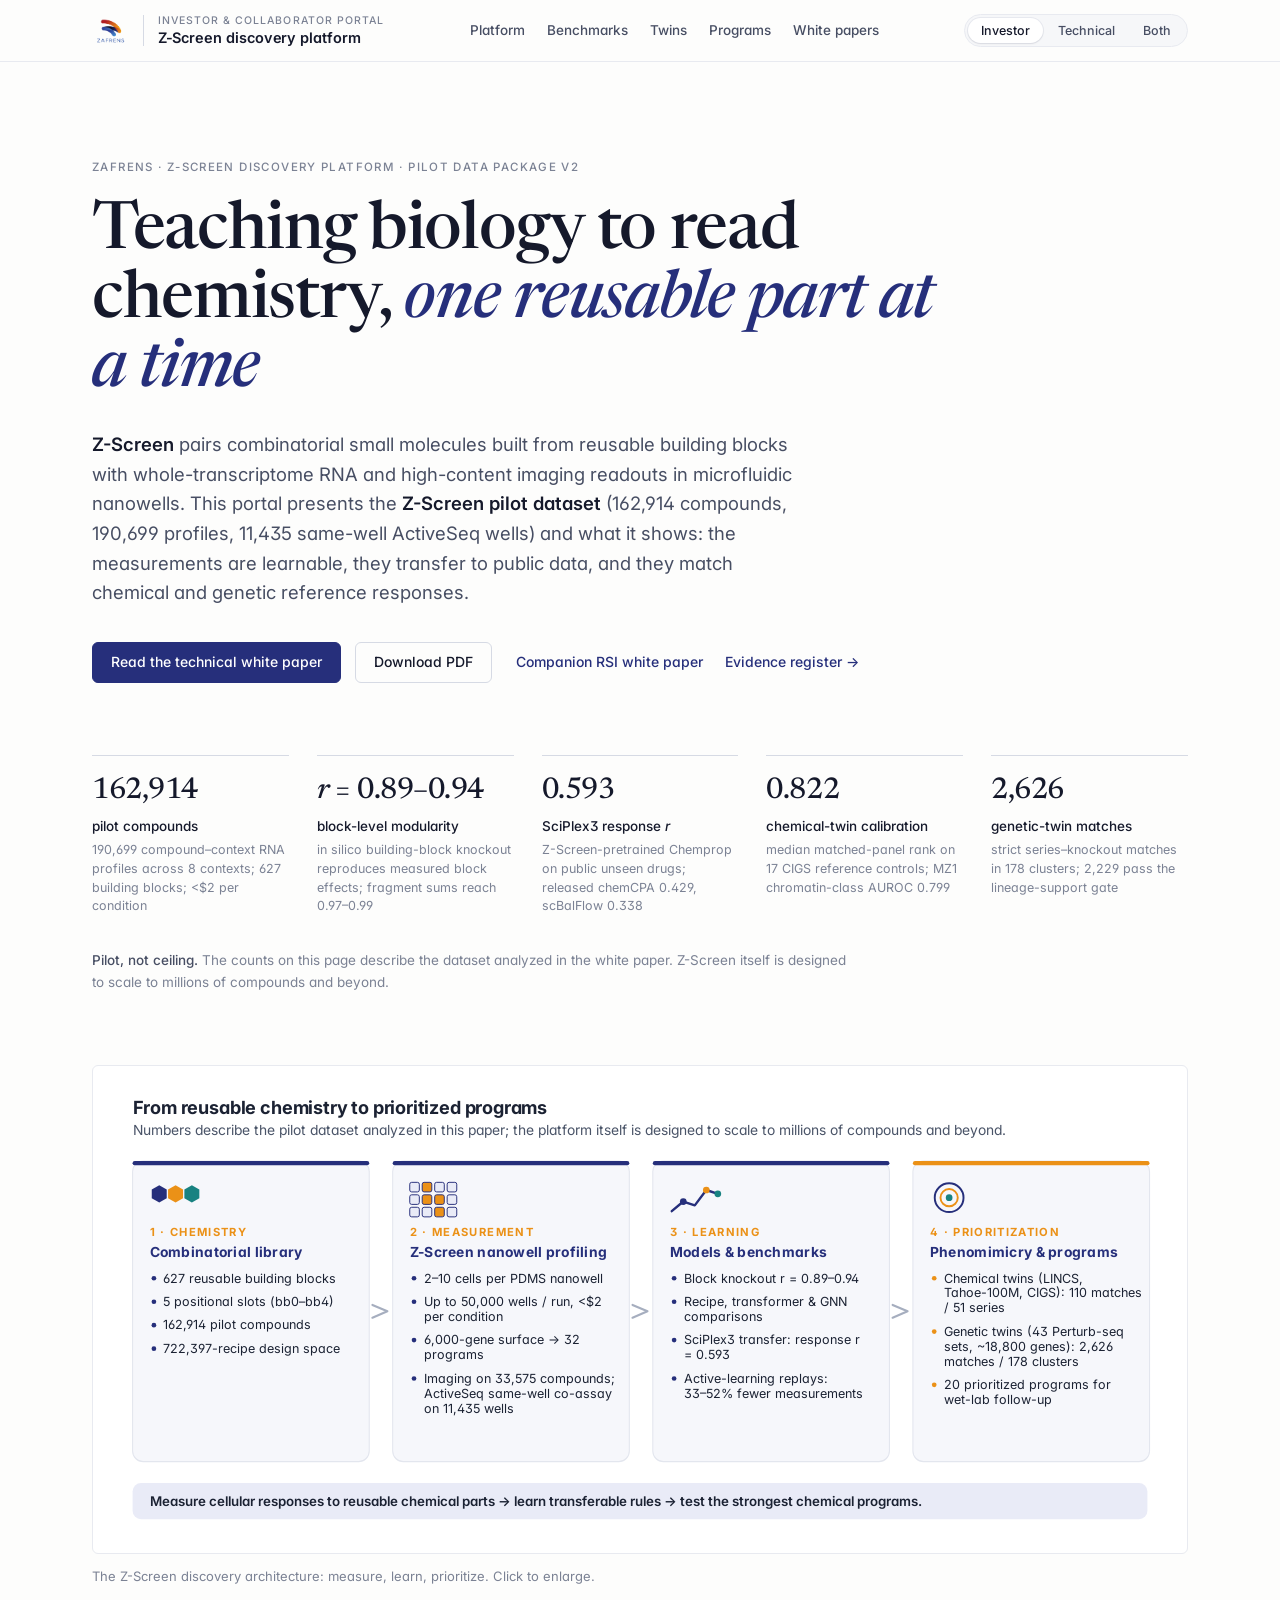
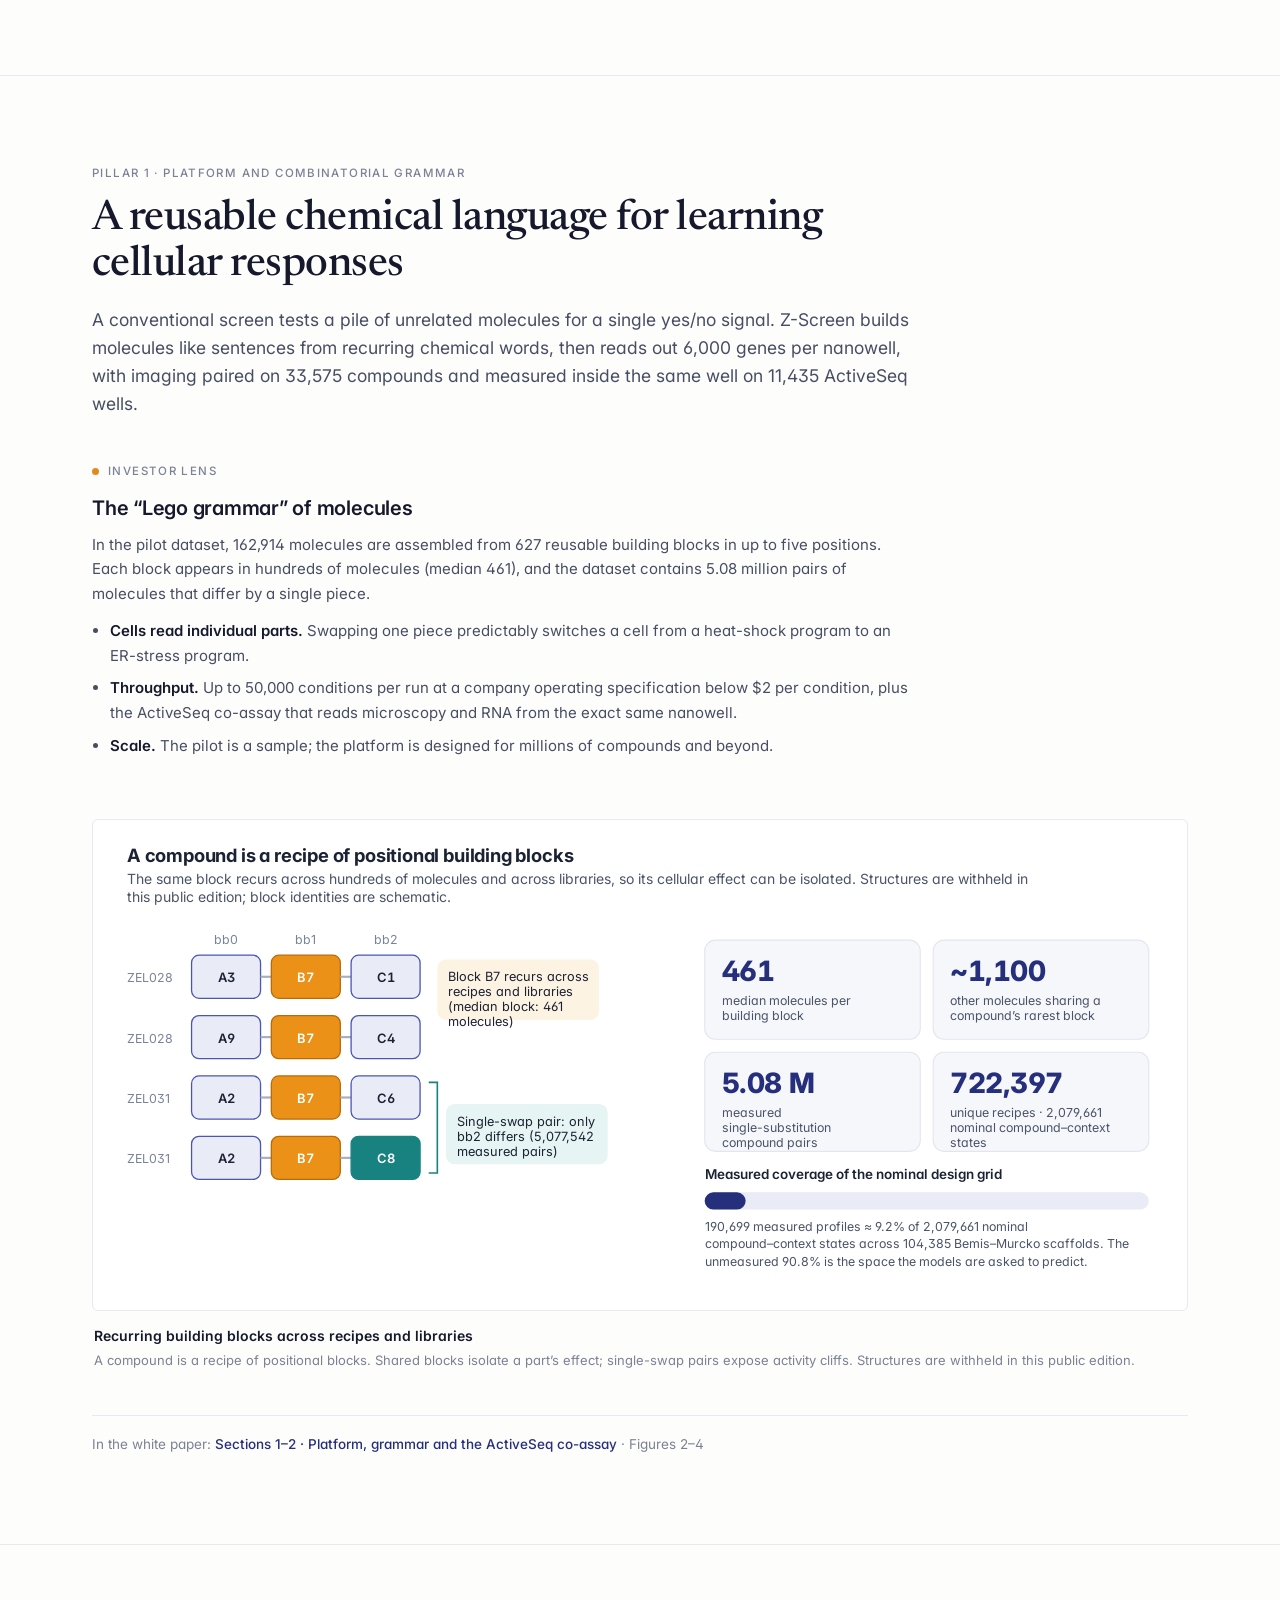
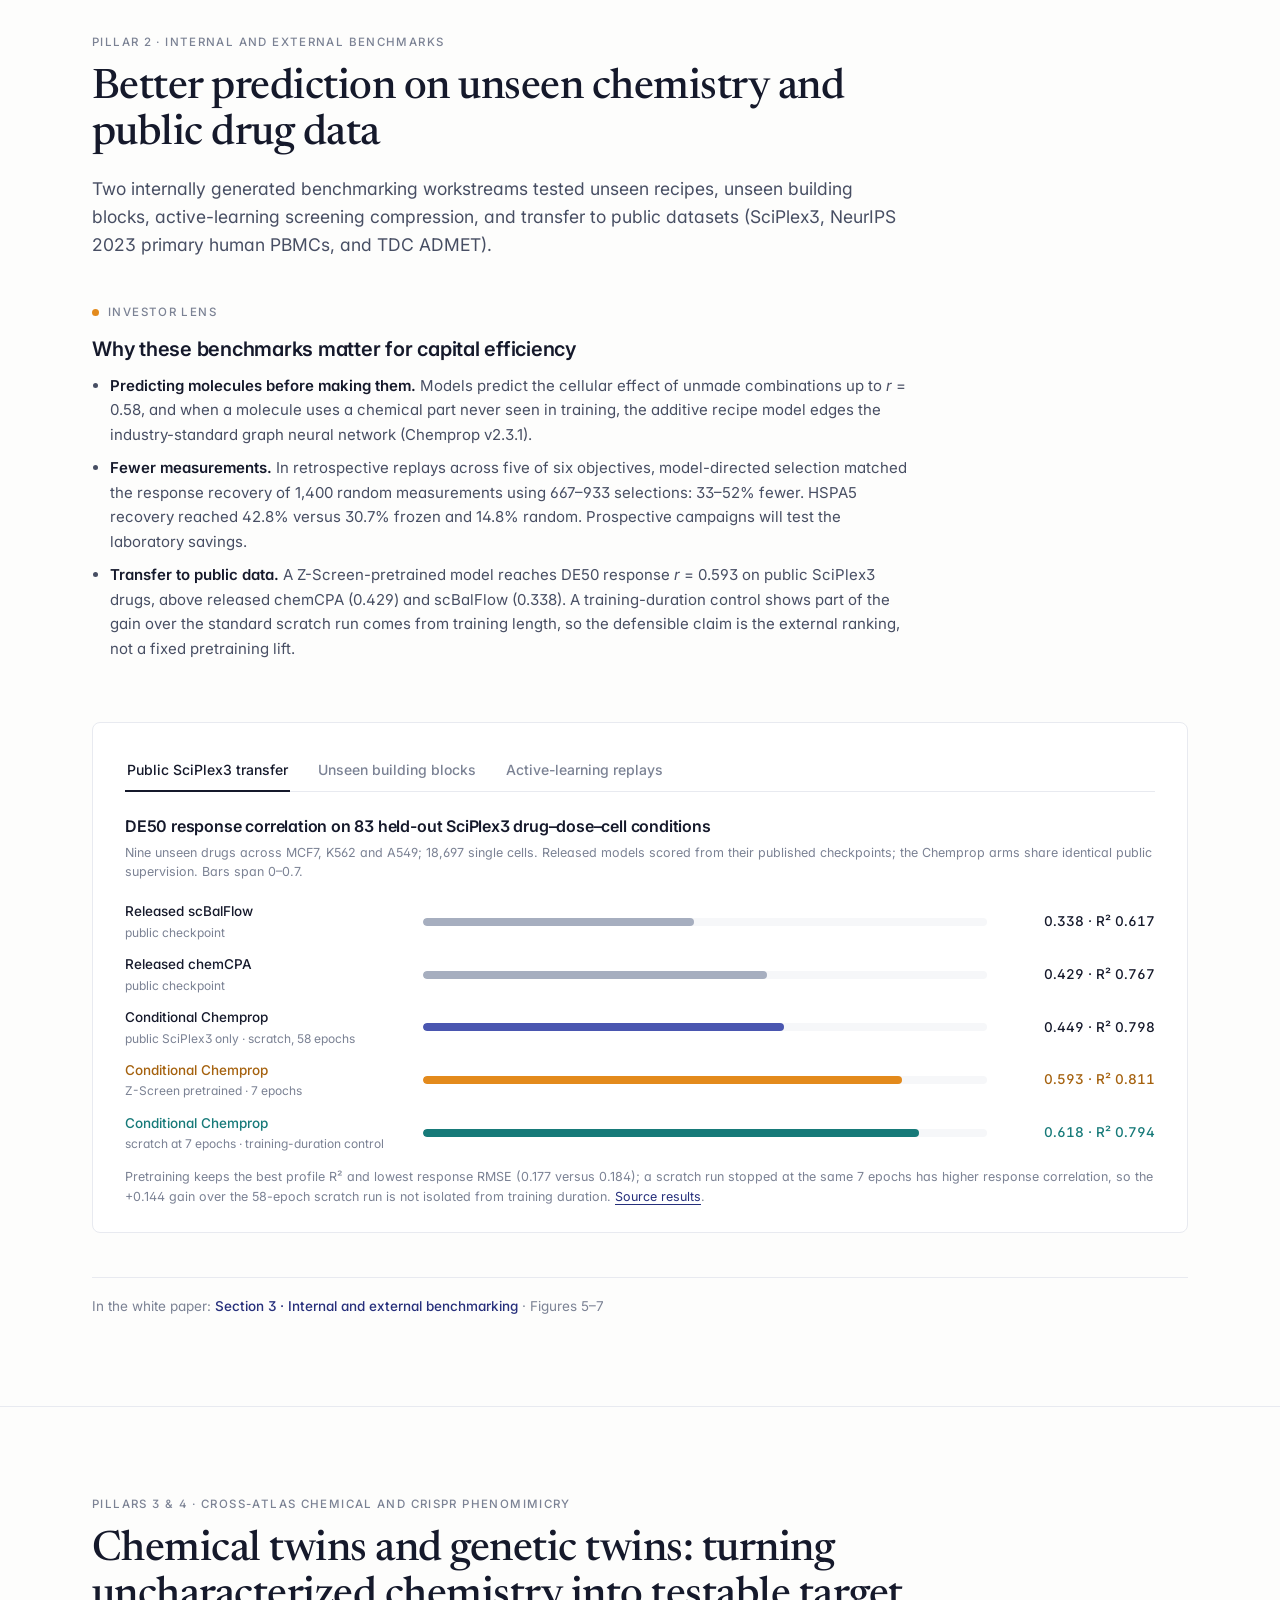
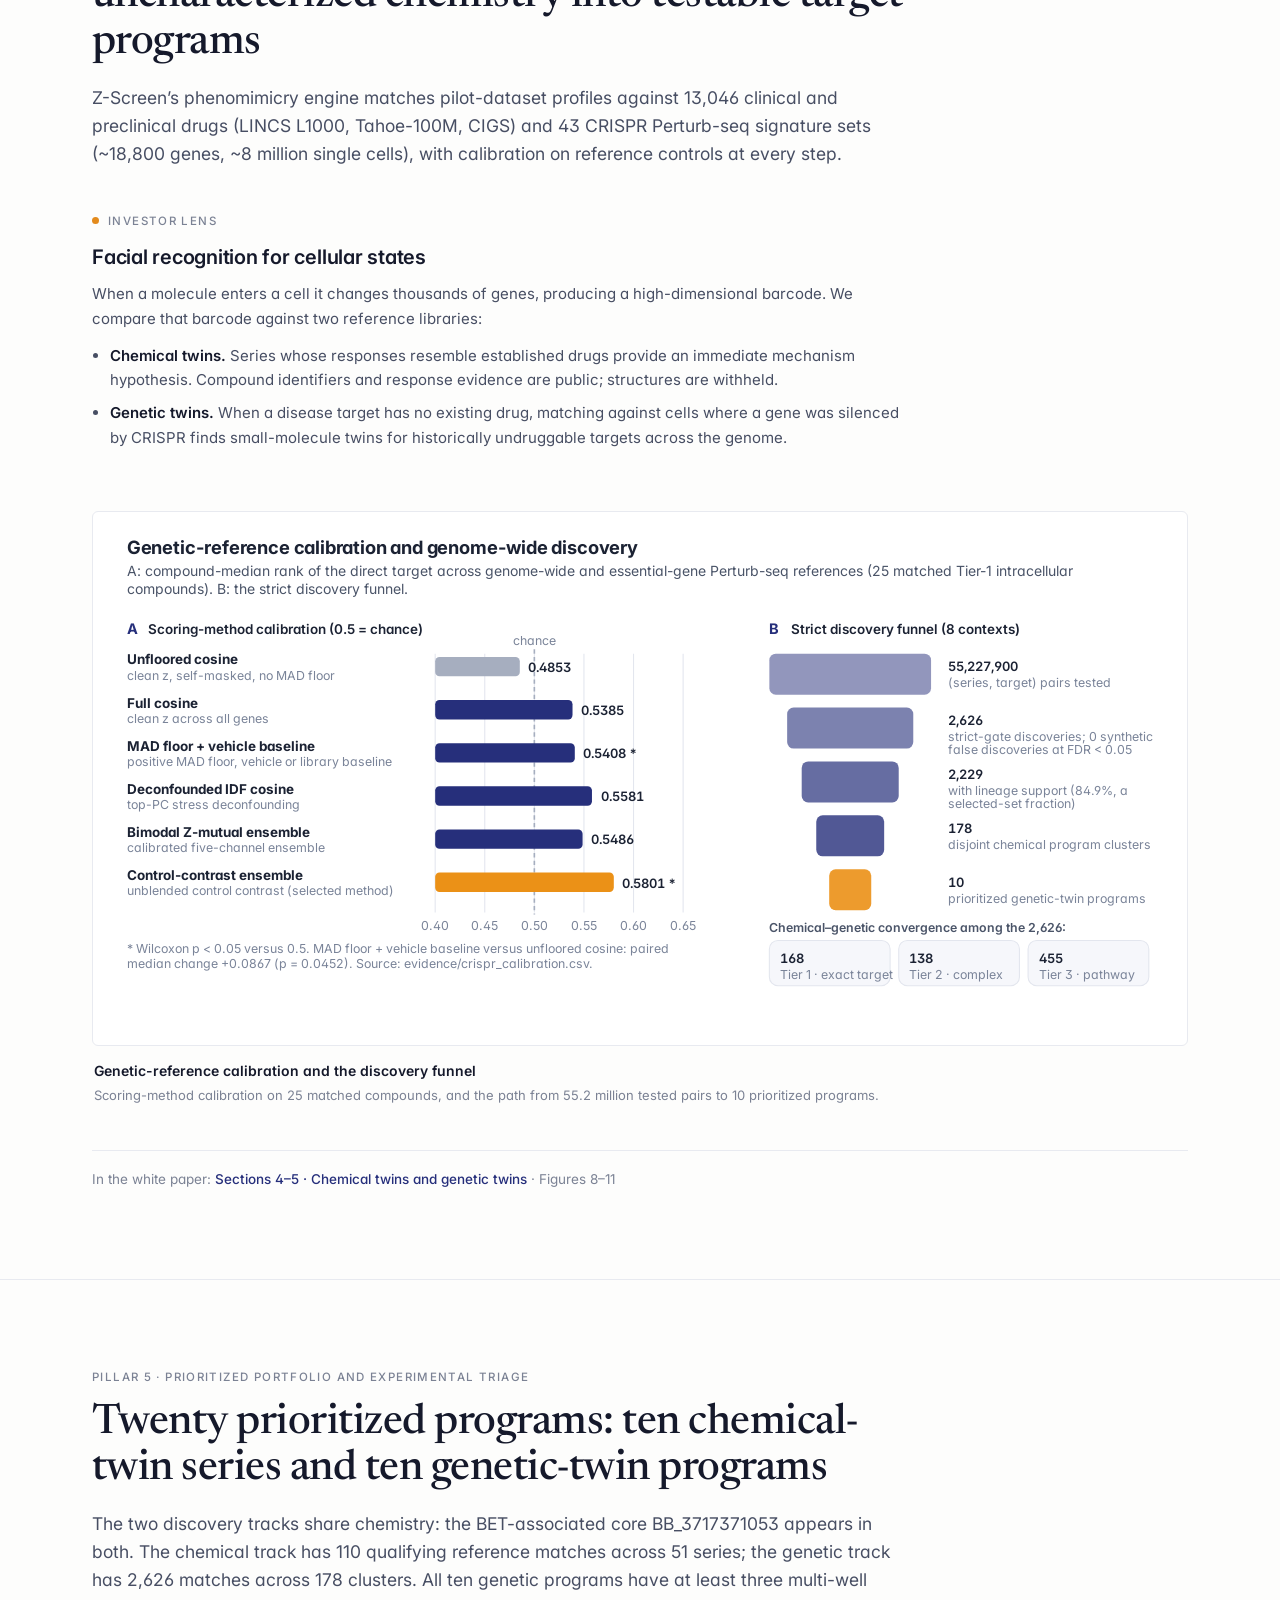
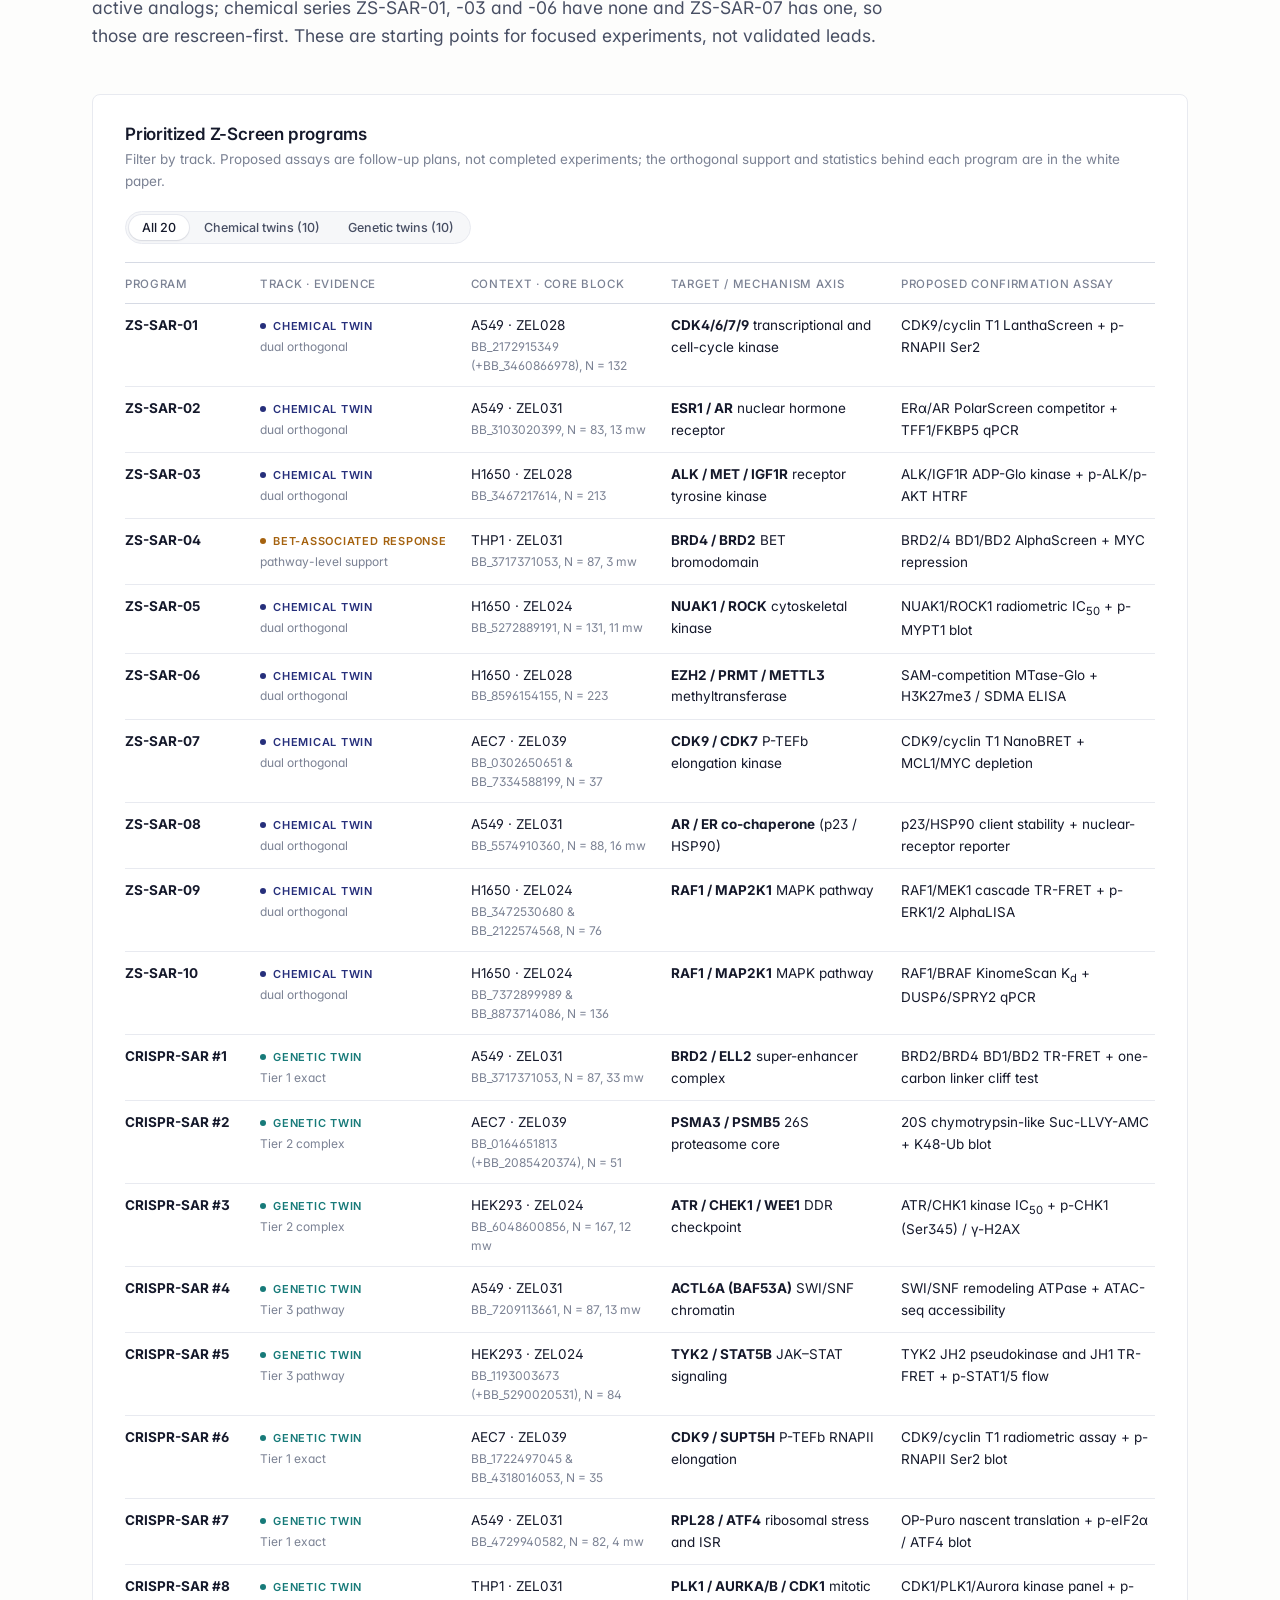
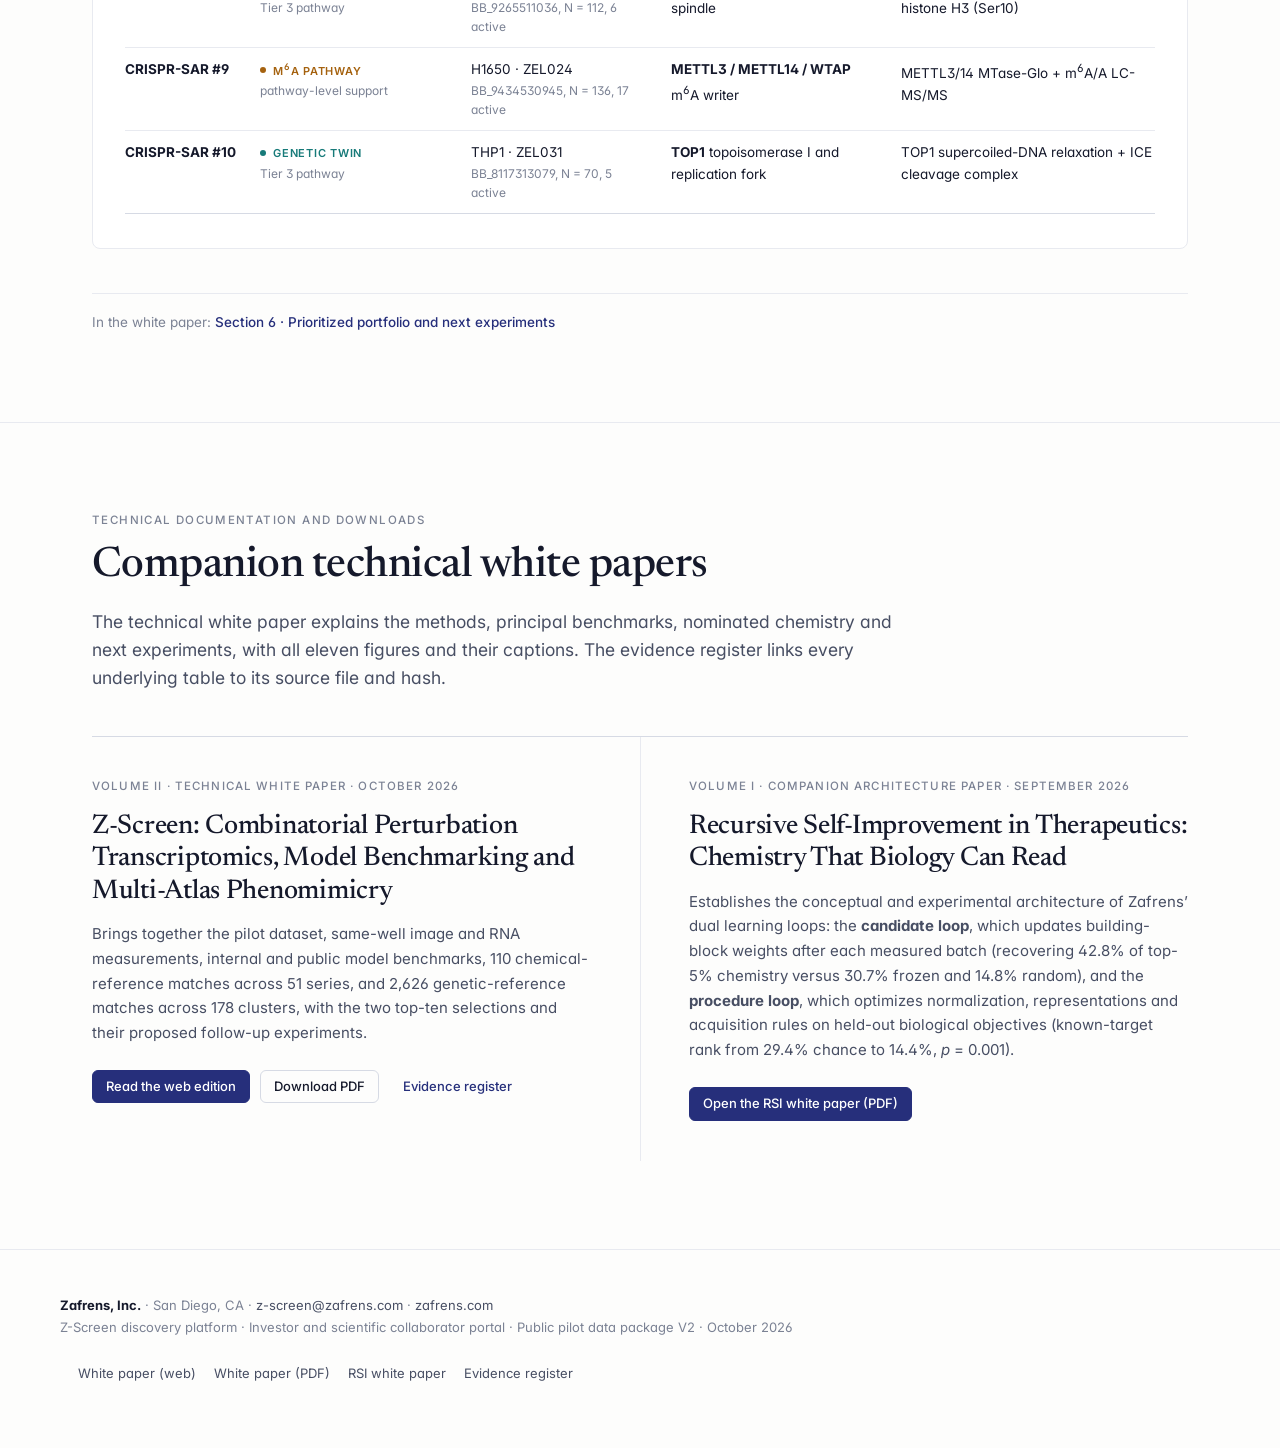
==== commit 48e0153e: "Redesign the portal for a calmer, simpler reading experience Portal (index.html): - Serif display he" ====
--- a/docs/index.html
+++ b/docs/index.html
@@ -6,124 +6,166 @@
 <title>Z-Screen Discovery Platform · Zafrens</title>
 <meta name="description" content="Z-Screen pilot dataset: combinatorial chemistry, nanowell transcriptomics and imaging, model benchmarks, and chemical–genetic phenomimicry. Investor and collaborator portal.">
 <meta name="robots" content="noindex, nofollow">
-<link rel="preconnect" href="https://fonts.googleapis.com"><link rel="preconnect" href="https://fonts.gstatic.com" crossorigin><link href="https://fonts.googleapis.com/css2?family=Inter:wght@400;500;600;700;800&display=swap" rel="stylesheet">
+<link rel="preconnect" href="https://fonts.googleapis.com"><link rel="preconnect" href="https://fonts.gstatic.com" crossorigin><link href="https://fonts.googleapis.com/css2?family=Inter:wght@400;500;600;700&family=Newsreader:ital,opsz,wght@0,6..72,400;0,6..72,500;1,6..72,400;1,6..72,500&display=swap" rel="stylesheet">
 <link rel="stylesheet" href="assets/site.css">
 <style>
 body.mode-lay .tech-only { display: none !important; }
 body.mode-tech .lay-only { display: none !important; }
-.container { max-width: 1240px; margin: 0 auto; padding: 0 24px; }
+.container { max-width: var(--container); margin: 0 auto; padding: 0 32px; }
+.hero-copy, .figcard, .panel, .lens, .wp-card { min-width: 0; }
 
 /* hero */
-.hero { background: linear-gradient(180deg, #FFFFFF 0%, #F6F7FB 100%); border-bottom: 1px solid var(--hair); padding: 56px 0 44px; }
-.hero-grid { display: grid; grid-template-columns: minmax(0, 1.05fr) minmax(0, 1fr); gap: 40px; align-items: center; }
-.hero-fig, .figcard, .panel, .lens, .wp-card, .stat { min-width: 0; }
-@media (max-width: 960px) { .hero-grid { grid-template-columns: 1fr; } }
-.hero h1 { font-size: clamp(32px, 4.4vw, 50px); line-height: 1.08; letter-spacing: -0.025em; margin: 14px 0 18px; }
-.hero h1 em { font-style: normal; color: var(--orange-dark); }
-.hero .sub { font-size: 17.5px; color: var(--slate); line-height: 1.55; max-width: 620px; }
-.hero .cta { display: flex; gap: 10px; flex-wrap: wrap; margin-top: 24px; }
-.hero-fig { background: var(--white); border: 1px solid var(--hair); border-radius: 14px; padding: 12px; box-shadow: var(--shadow); }
-.hero-fig svg { width: 100%; height: auto; }
-.hero-fig .cap { font-size: 12.5px; color: var(--muted); padding: 8px 6px 2px; }
-.hero-stats { margin-top: 36px; }
-.scale-note { margin-top: 18px; font-size: 13.5px; color: var(--slate); background: var(--white); border: 1px solid var(--hair); border-radius: 10px; padding: 12px 16px; display: flex; gap: 12px; align-items: flex-start; }
-.scale-note .dot { width: 10px; height: 10px; border-radius: 50%; background: var(--orange); margin-top: 6px; flex: none; }
+.hero { padding: 96px 0 72px; }
+.hero-copy { max-width: 860px; }
+.hero h1 { font-size: clamp(40px, 5.4vw, 66px); line-height: 1.04; letter-spacing: -0.02em; margin: 22px 0 26px; font-weight: 500; }
+.hero h1 em { font-style: italic; color: var(--navy); }
+.hero .sub { font-size: 18.5px; color: var(--slate); line-height: 1.6; max-width: 720px; }
+.hero .sub b { color: var(--ink); font-weight: 600; }
+.hero .cta { display: flex; gap: 12px 14px; flex-wrap: wrap; align-items: center; margin-top: 34px; }
+.hero .cta .links { display: inline-flex; gap: 22px; margin-left: 10px; flex-wrap: wrap; }
+.hero .cta .links a { font-size: 14px; font-weight: 500; color: var(--navy); text-decoration: none; }
+.hero .cta .links a:hover { text-decoration: underline; text-underline-offset: 3px; }
+.hero-stats { margin-top: 72px; }
+.scale-note { margin-top: 28px; font-size: 13.5px; color: var(--muted); max-width: 760px; line-height: 1.6; }
+.scale-note b { color: var(--slate); font-weight: 500; }
+
+/* architecture figure */
+.hero-figure { padding-bottom: 88px; }
+.hero-figure .frame { border: 1px solid var(--hair); border-radius: var(--radius); background: var(--white); padding: 14px; cursor: zoom-in; transition: border-color .15s; }
+.hero-figure .frame:hover { border-color: var(--hair-strong); }
+.hero-figure .frame svg { width: 100%; height: auto; display: block; }
+.hero-figure .cap { font-size: 13px; color: var(--muted); margin-top: 12px; }
 
 /* sections */
-section.sec { padding: 64px 0; border-bottom: 1px solid var(--hair); }
-section.sec:nth-of-type(even) { background: var(--white); }
-.sec-head { max-width: 860px; margin-bottom: 28px; }
-.sec-head h2 { font-size: clamp(24px, 3vw, 32px); margin: 8px 0 12px; }
-.sec-head .lede { font-size: 17px; }
-
-/* lens cards */
-.lens-grid { display: grid; grid-template-columns: repeat(auto-fit, minmax(min(340px, 100%), 1fr)); gap: 18px; margin-bottom: 28px; }
-.lens { background: var(--white); border: 1px solid var(--hair); border-radius: 12px; padding: 22px 24px; }
-.lens.lay { border-top: 3px solid var(--orange); }
-.lens.tech { border-top: 3px solid var(--navy); }
-.lens .tag { margin-bottom: 10px; }
-.lens h3 { font-size: 18px; margin-bottom: 8px; }
-.lens p, .lens li { font-size: 14.5px; color: var(--slate); }
-.lens p { margin-bottom: 10px; }
+section.sec { padding: 88px 0; border-top: 1px solid var(--hair); }
+.sec-head { max-width: 820px; margin-bottom: 44px; }
+.sec-head h2 { font-size: clamp(30px, 3.4vw, 42px); margin: 14px 0 18px; line-height: 1.1; }
+.sec-head .lede { font-size: 17.5px; }
+
+/* lenses */
+.lens-grid { display: grid; grid-template-columns: 1fr 1fr; margin-bottom: 52px; }
+.lens { padding-right: 52px; }
+.lens + .lens { border-left: 1px solid var(--hair); padding-left: 52px; padding-right: 0; }
+body.mode-lay .lens-grid, body.mode-tech .lens-grid { grid-template-columns: minmax(0, 820px); }
+body.mode-lay .lens, body.mode-tech .lens { padding: 0; border-left: 0; }
+.lens-label { display: flex; align-items: center; gap: 9px; font-size: 11.5px; font-weight: 500; letter-spacing: .12em; text-transform: uppercase; color: var(--muted); margin-bottom: 14px; }
+.lens-label::before { content: ""; width: 7px; height: 7px; border-radius: 50%; background: var(--orange); flex: none; }
+.lens.tech .lens-label::before { background: var(--navy); }
+.lens h3 { font-size: 20px; margin-bottom: 12px; }
+.lens p, .lens li { font-size: 15px; color: var(--slate); line-height: 1.65; }
+.lens p { margin-bottom: 12px; }
 .lens ul { margin-left: 18px; }
-.lens li { margin-bottom: 6px; }
-.lens li b { color: var(--ink); }
-
-/* panels / widgets */
-.panel { background: var(--white); border: 1px solid var(--hair); border-radius: 14px; padding: 24px; box-shadow: var(--shadow); margin-bottom: 24px; }
-.panel-head { display: flex; justify-content: space-between; align-items: flex-end; gap: 14px; flex-wrap: wrap; margin-bottom: 16px; padding-bottom: 12px; border-bottom: 1px solid var(--hair); }
+.lens li { margin-bottom: 8px; }
+.lens li b { color: var(--ink); font-weight: 600; }
+
+/* panels and tabs */
+.panel { background: var(--white); border: 1px solid var(--hair); border-radius: 8px; padding: 28px 32px 26px; margin-bottom: 28px; }
+.panel-head { display: flex; justify-content: space-between; align-items: flex-end; gap: 18px; flex-wrap: wrap; margin-bottom: 18px; }
 .panel-head h3 { font-size: 17px; }
-.panel-head .sub { font-size: 13px; color: var(--muted); margin-top: 2px; }
-.tabs { display: flex; gap: 6px; flex-wrap: wrap; }
-.tabs button { border: 1px solid var(--hair); background: var(--panel); color: var(--slate); font: 600 13px var(--font); padding: 8px 13px; border-radius: 8px; cursor: pointer; }
-.tabs button.active { background: var(--navy); border-color: var(--navy); color: #fff; }
+.panel-head .sub { font-size: 13.5px; color: var(--muted); margin-top: 4px; }
+.panel-head > div { min-width: 0; }
+.panel-head .select-wrap { flex: 1 1 260px; max-width: 420px; }
+.panel-head .select-wrap label { display: block; margin-bottom: 6px; }
+.tabs { display: flex; gap: 26px; flex-wrap: wrap; border-bottom: 1px solid var(--hair); }
+.tabs button { border: 0; border-bottom: 2px solid transparent; background: transparent; color: var(--muted); font: 500 14px var(--font); padding: 10px 2px 12px; margin-bottom: -1px; cursor: pointer; transition: color .15s; }
+.tabs button:hover { color: var(--ink); }
+.tabs button.active { color: var(--ink); border-bottom-color: var(--ink); }
 .tab-pane { display: none; } .tab-pane.active { display: block; }
-.bars { margin-top: 14px; }
-.bar-row { display: grid; grid-template-columns: 260px 1fr 150px; gap: 14px; align-items: center; margin-bottom: 10px; font-size: 13.5px; }
-@media (max-width: 680px) { .bar-row { grid-template-columns: 1fr; gap: 4px; } }
-.bar-name { font-weight: 600; color: var(--ink); }
+.tab-pane h3 { font-size: 16px; margin-top: 24px; }
+.tab-pane .bar-foot.intro { margin-top: 6px; }
+.bars { margin-top: 20px; }
+.bar-row { display: grid; grid-template-columns: 280px 1fr 150px; gap: 18px; align-items: center; margin-bottom: 12px; font-size: 13.5px; }
+.bar-name { font-weight: 500; color: var(--ink); }
 .bar-name small { display: block; font-weight: 400; color: var(--muted); font-size: 12px; }
-.bar-track { height: 12px; background: var(--panel); border: 1px solid var(--hair); border-radius: 999px; overflow: hidden; }
+.bar-track { height: 8px; background: var(--panel); border-radius: 999px; overflow: hidden; }
 .bar-fill { height: 100%; border-radius: 999px; }
-.bar-val { font-weight: 700; color: var(--navy); text-align: right; font-variant-numeric: tabular-nums; }
-.bar-foot { font-size: 12.5px; color: var(--muted); margin-top: 10px; }
-select { font: inherit; padding: 8px 10px; border: 1px solid var(--hair); border-radius: 8px; background: var(--white); color: var(--ink); width: 100%; max-width: 420px; }
-.panel-head > div { min-width: 0; }
-.panel-head .select-wrap { flex: 1 1 260px; max-width: 460px; }
-
-/* figure cards */
-.fig2 { display: grid; grid-template-columns: repeat(auto-fit, minmax(min(420px, 100%), 1fr)); gap: 20px; }
-.figcard { background: var(--white); border: 1px solid var(--hair); border-radius: 12px; padding: 12px; box-shadow: var(--shadow); display: flex; flex-direction: column; }
-.figcard .body { cursor: zoom-in; }
-.figcard svg, .figcard img { width: 100%; height: auto; }
-.figcard .t { font-size: 14.5px; font-weight: 700; color: var(--navy); margin: 12px 4px 4px; }
-.figcard .d { font-size: 13px; color: var(--slate); margin: 0 4px 4px; line-height: 1.45; }
-.gallery { display: grid; grid-template-columns: repeat(auto-fit, minmax(min(330px, 100%), 1fr)); gap: 18px; margin-top: 18px; }
-.gallery .figcard img, .gallery .figcard svg { height: 210px; object-fit: contain; background: #fff; }
-.gallery .figcard svg { width: 100%; }
+.bar-val { font-weight: 500; color: var(--ink); text-align: right; font-variant-numeric: tabular-nums; }
+.bar-foot { font-size: 12.5px; color: var(--muted); margin-top: 14px; line-height: 1.55; }
+select { font: inherit; font-size: 14px; padding: 8px 12px; border: 1px solid var(--hair-strong); border-radius: 6px; background: var(--white); color: var(--ink); width: 100%; max-width: 420px; }
+
+/* figures */
+.fig1 { margin-top: 8px; }
+.wp-link { margin-top: 44px; padding-top: 18px; border-top: 1px solid var(--hair); font-size: 13.5px; color: var(--muted); }
+.wp-link a { color: var(--navy); text-decoration: none; font-weight: 500; }
+.wp-link a:hover { text-decoration: underline; text-underline-offset: 3px; }
+.figcard { display: flex; flex-direction: column; }
+.figcard .body { border: 1px solid var(--hair); border-radius: var(--radius); background: var(--white); padding: 8px; cursor: zoom-in; transition: border-color .15s; }
+.figcard .body:hover { border-color: var(--hair-strong); }
+.figcard svg, .figcard img { width: 100%; height: auto; display: block; }
+.figcard .t { font-size: 14px; font-weight: 600; color: var(--ink); margin: 14px 2px 4px; }
+.figcard .d { font-size: 13px; color: var(--muted); margin: 0 2px; line-height: 1.5; }
 
 /* white paper cards */
-.wp-cards { display: grid; grid-template-columns: repeat(auto-fit, minmax(min(380px, 100%), 1fr)); gap: 22px; }
-.wp-card { background: var(--white); border: 1px solid var(--hair); border-radius: 14px; padding: 28px; box-shadow: var(--shadow); }
-.wp-card.featured { border-color: var(--navy); }
-.wp-card.companion { border-color: var(--orange); }
-.wp-card h3 { font-size: 21px; margin: 10px 0 10px; }
-.wp-card p { font-size: 14.5px; color: var(--slate); margin-bottom: 16px; }
-#program-table { min-width: 1240px; font-size: 13px; }
+.wp-cards { display: grid; grid-template-columns: 1fr 1fr; border-top: 1px solid var(--hair-strong); }
+.wp-card { padding: 40px 48px 40px 0; }
+.wp-card + .wp-card { border-left: 1px solid var(--hair); padding: 40px 0 40px 48px; }
+.wp-meta { font-size: 11.5px; letter-spacing: .1em; text-transform: uppercase; color: var(--muted); font-weight: 500; }
+.wp-card h3 { font-family: var(--serif); font-weight: 500; font-size: 27px; line-height: 1.2; letter-spacing: -0.01em; margin: 16px 0 14px; }
+.wp-card p { font-size: 15px; color: var(--slate); margin-bottom: 24px; line-height: 1.65; }
+.wp-card .actions { display: flex; gap: 10px; flex-wrap: wrap; align-items: center; }
+
+/* program table */
+#program-table { min-width: 900px; font-size: 13.5px; }
 #program-table td:first-child { white-space: nowrap; }
 #program-table td .sub { white-space: normal; }
-@media (max-width: 600px) { .container { padding: 0 16px; } section.sec { padding: 40px 0; } .panel { padding: 16px; } .wp-cards, .fig2 { grid-template-columns: 1fr; } }
+
+@media (max-width: 960px) {
+  .lens-grid { grid-template-columns: 1fr; }
+  .lens { padding: 0; }
+  .lens + .lens { border-left: 0; border-top: 1px solid var(--hair); padding: 36px 0 0; margin-top: 36px; }
+  .wp-cards { grid-template-columns: 1fr; }
+  .wp-card { padding: 32px 0; }
+  .wp-card + .wp-card { border-left: 0; border-top: 1px solid var(--hair); padding: 32px 0; }
+}
+@media (max-width: 680px) { .bar-row { grid-template-columns: 1fr; gap: 4px; } .bar-val { text-align: left; } }
+@media (max-width: 600px) {
+  .container { padding: 0 20px; }
+  .hero { padding: 56px 0 44px; }
+  .hero-stats { margin-top: 48px; }
+  .hero-figure { padding-bottom: 56px; }
+  section.sec { padding: 56px 0; }
+  .panel { padding: 20px 18px; }
+  .tabs { gap: 18px; }
+}
 </style>
 </head>
 <body class="mode-lay">
 
 <header class="topbar"><div class="topbar-inner">
   <a class="brand" href="#top"><img src="assets/zafrens_logo.png" alt="Zafrens"><span class="brand-text"><small>Investor &amp; collaborator portal</small>Z-Screen discovery platform</span></a>
-  <nav class="nav-links" aria-label="Sections" style="gap:14px">
-    <a href="#grammar">Platform</a><a href="#benchmarks">Benchmarks</a><a href="#twins">Twins</a><a href="#portfolio">Programs</a><a href="#whitepapers">White papers</a><a href="#gallery">Figures</a>
+  <nav class="nav-links" aria-label="Sections">
+    <a href="#grammar">Platform</a><a href="#benchmarks">Benchmarks</a><a href="#twins">Twins</a><a href="#portfolio">Programs</a><a href="#whitepapers">White papers</a>
   </nav>
   <div class="seg" title="Choose a reading lens" role="group" aria-label="Reading lens">
-    <button onclick="setLens('both', this)">Dual view</button>
-    <button class="active" onclick="setLens('lay', this)">Investor lens</button>
-    <button onclick="setLens('tech', this)">Technical lens</button>
+    <button class="active" onclick="setLens('lay', this)">Investor</button>
+    <button onclick="setLens('tech', this)">Technical</button>
+    <button onclick="setLens('both', this)">Both</button>
   </div>
 </div></header>
 
 <header class="hero" id="top"><div class="container">
-  <div class="hero-grid">
-    <div>
-      <div class="kicker">Zafrens · Z-Screen discovery platform · Pilot data package V2</div>
-      <h1>Teaching biology to read chemistry, <em>one reusable part at a time</em></h1>
-      <p class="sub"><b>Z-Screen</b> pairs combinatorial small molecules built from reusable building blocks with whole-transcriptome RNA and high-content imaging readouts in microfluidic nanowells. This portal presents the <b>Z-Screen pilot dataset</b> (162,914 compounds, 190,699 profiles, 11,435 same-well ActiveSeq wells) and what it shows: the measurements are learnable, they transfer to public data, and they match chemical and genetic reference responses.</p>
-      <div class="cta">
-        <a href="whitepaper.html" class="btn btn-accent">Read the technical white paper</a>
-        <a href="docs/ZScreen_Technical_White_Paper.pdf" target="_blank" class="btn btn-primary">Download PDF</a>
-        <a href="docs/RSI_Therapeutics_White_Paper_Draft.pdf" target="_blank" class="btn btn-outline">Companion: RSI white paper</a>
-        <a href="evidence.html" class="btn btn-quiet">Evidence register →</a>
-      </div>
-      <div class="scale-note"><span class="dot"></span><span><b>Pilot, not ceiling.</b> The counts on this page describe the dataset analyzed in the white paper. Z-Screen itself is designed to scale to millions of compounds and beyond.</span></div>
-    </div>
-    <div class="hero-fig"><div onclick="openLightbox('assets/figures/wp/architecture.svg')"><svg xmlns="http://www.w3.org/2000/svg" viewBox="0 0 1000 430" width="1000" height="430" role="img" aria-label="Z-Screen discovery architecture: four stages from combinatorial chemistry to prioritized programs" font-family='Inter, "Segoe UI", system-ui, -apple-system, Roboto, Helvetica, Arial, sans-serif'>
+  <div class="hero-copy">
+    <div class="kicker">Zafrens · Z-Screen discovery platform · Pilot data package V2</div>
+    <h1>Teaching biology to read chemistry, <em>one reusable part at a time</em></h1>
+    <p class="sub"><b>Z-Screen</b> pairs combinatorial small molecules built from reusable building blocks with whole-transcriptome RNA and high-content imaging readouts in microfluidic nanowells. This portal presents the <b>Z-Screen pilot dataset</b> (162,914 compounds, 190,699 profiles, 11,435 same-well ActiveSeq wells) and what it shows: the measurements are learnable, they transfer to public data, and they match chemical and genetic reference responses.</p>
+    <div class="cta">
+      <a href="whitepaper.html" class="btn btn-primary">Read the technical white paper</a>
+      <a href="docs/ZScreen_Technical_White_Paper.pdf" target="_blank" class="btn btn-outline">Download PDF</a>
+      <span class="links"><a href="docs/RSI_Therapeutics_White_Paper_Draft.pdf" target="_blank">Companion RSI white paper</a><a href="evidence.html">Evidence register →</a></span>
+    </div>
+  </div>
+  <div class="stats hero-stats">
+    <div class="stat"><div class="v">162,914</div><div class="t">pilot compounds</div><div class="d">190,699 compound–context RNA profiles across 8 contexts; 627 building blocks; &lt;$2 per condition</div></div>
+    <div class="stat"><div class="v"><i>r</i> = 0.89–0.94</div><div class="t">block-level modularity</div><div class="d">in silico building-block knockout reproduces measured block effects; fragment sums reach 0.97–0.99</div></div>
+    <div class="stat"><div class="v">0.593</div><div class="t">SciPlex3 response <i>r</i></div><div class="d">Z-Screen-pretrained Chemprop on public unseen drugs; released chemCPA 0.429, scBalFlow 0.338</div></div>
+    <div class="stat"><div class="v">0.822</div><div class="t">chemical-twin calibration</div><div class="d">median matched-panel rank on 17 CIGS reference controls; MZ1 chromatin-class AUROC 0.799</div></div>
+    <div class="stat"><div class="v">2,626</div><div class="t">genetic-twin matches</div><div class="d">strict series–knockout matches in 178 clusters; 2,229 pass the lineage-support gate</div></div>
+  </div>
+  <p class="scale-note"><b>Pilot, not ceiling.</b> The counts on this page describe the dataset analyzed in the white paper. Z-Screen itself is designed to scale to millions of compounds and beyond.</p>
+</div></header>
+
+<div class="hero-figure"><div class="container">
+  <div class="frame" onclick="openLightbox('assets/figures/wp/architecture.svg')"><svg xmlns="http://www.w3.org/2000/svg" viewBox="0 0 1000 430" width="1000" height="430" role="img" aria-label="Z-Screen discovery architecture: four stages from combinatorial chemistry to prioritized programs" font-family='Inter, "Segoe UI", system-ui, -apple-system, Roboto, Helvetica, Arial, sans-serif'>
 <style>
   text{fill:#1B2233}
   .t-title{font-size:17px;font-weight:700;fill:#1B2233;letter-spacing:-0.01em}
@@ -142,16 +184,9 @@
   .grid{stroke:#E3E6EE;stroke-width:1}
   .axis{stroke:#D6DAE4;stroke-width:1}
 </style>
-<rect width="1000" height="430" fill="#FFFFFF"/><text x="24" y="32" class="t-title" >From reusable chemistry to prioritized programs</text><text x="24" y="52" class="t-sub" >Numbers describe the pilot dataset analyzed in this paper; the platform itself is designed to scale to millions of compounds and beyond.</text><rect x="24" y="76" width="222" height="282" rx="10" ry="10" fill="#F6F7FB" stroke="#E3E6EE"/><rect x="24" y="76" width="222" height="4" fill="#262F7B" rx="2"/><g transform="translate(40,96) scale(0.9)"><polygon points="17.8,16.5 10.0,21.0 2.2,16.5 2.2,7.5 10.0,3.0 17.8,7.5" fill="#262F7B"/><polygon points="34.8,16.5 27.0,21.0 19.2,16.5 19.2,7.5 27.0,3.0 34.8,7.5" fill="#EB9117"/><polygon points="51.8,16.5 44.0,21.0 36.2,16.5 36.2,7.5 44.0,3.0 51.8,7.5" fill="#188281"/></g><text x="40" y="146" class="t-kick" >1 · CHEMISTRY</text><text x="40" y="166" class="t-card" >Combinatorial library</text><circle cx="44" cy="186" r="2.2" fill="#262F7B" /><text x="53" y="190" class="t-line" ><tspan x="53" dy="0">627 reusable building blocks</tspan></text><circle cx="44" cy="208" r="2.2" fill="#262F7B" /><text x="53" y="212" class="t-line" ><tspan x="53" dy="0">5 positional slots (bb0–bb4)</tspan></text><circle cx="44" cy="230" r="2.2" fill="#262F7B" /><text x="53" y="234" class="t-line" ><tspan x="53" dy="0">162,914 pilot compounds</tspan></text><circle cx="44" cy="252" r="2.2" fill="#262F7B" /><text x="53" y="256" class="t-line" ><tspan x="53" dy="0">722,397-recipe design space</tspan></text><path d="M249 211 L263 217 L249 223" fill="none" stroke="#A6AEBF" stroke-width="2" stroke-linecap="round" stroke-linejoin="round"/><rect x="268" y="76" width="222" height="282" rx="10" ry="10" fill="#F6F7FB" stroke="#E3E6EE"/><rect x="268" y="76" width="222" height="4" fill="#262F7B" rx="2"/><g transform="translate(284,96) scale(0.9)"><rect x="0" y="0" width="10" height="10" rx="2" ry="2" fill="#E9EBF7" stroke="#262F7B" stroke-width="1"/><rect x="13" y="0" width="10" height="10" rx="2" ry="2" fill="#EB9117" stroke="#262F7B" stroke-width="1"/><rect x="26" y="0" width="10" height="10" rx="2" ry="2" fill="#E9EBF7" stroke="#262F7B" stroke-width="1"/><rect x="39" y="0" width="10" height="10" rx="2" ry="2" fill="#E9EBF7" stroke="#262F7B" stroke-width="1"/><rect x="0" y="13" width="10" height="10" rx="2" ry="2" fill="#E9EBF7" stroke="#262F7B" stroke-width="1"/><rect x="13" y="13" width="10" height="10" rx="2" ry="2" fill="#EB9117" stroke="#262F7B" stroke-width="1"/><rect x="26" y="13" width="10" height="10" rx="2" ry="2" fill="#EB9117" stroke="#262F7B" stroke-width="1"/><rect x="39" y="13" width="10" height="10" rx="2" ry="2" fill="#E9EBF7" stroke="#262F7B" stroke-width="1"/><rect x="0" y="26" width="10" height="10" rx="2" ry="2" fill="#E9EBF7" stroke="#262F7B" stroke-width="1"/><rect x="13" y="26" width="10" height="10" rx="2" ry="2" fill="#E9EBF7" stroke="#262F7B" stroke-width="1"/><rect x="26" y="26" width="10" height="10" rx="2" ry="2" fill="#EB9117" stroke="#262F7B" stroke-width="1"/><rect x="39" y="26" width="10" height="10" rx="2" ry="2" fill="#E9EBF7" stroke="#262F7B" stroke-width="1"/></g><text x="284" y="146" class="t-kick" >2 · MEASUREMENT</text><text x="284" y="166" class="t-card" >Z-Screen nanowell profiling</text><circle cx="288" cy="186" r="2.2" fill="#262F7B" /><text x="297" y="190" class="t-line" ><tspan x="297" dy="0">2–10 cells per PDMS nanowell</tspan></text><circle cx="288" cy="208" r="2.2" fill="#262F7B" /><text x="297" y="212" class="t-line" ><tspan x="297" dy="0">Up to 50,000 wells / run, &lt;$2</tspan><tspan x="297" dy="14">per condition</tspan></text><circle cx="288" cy="244" r="2.2" fill="#262F7B" /><text x="297" y="248" class="t-line" ><tspan x="297" dy="0">6,000-gene surface → 32</tspan><tspan x="297" dy="14">programs</tspan></text><circle cx="288" cy="280" r="2.2" fill="#262F7B" /><text x="297" y="284" class="t-line" ><tspan x="297" dy="0">Imaging on 33,575 compounds;</tspan><tspan x="297" dy="14">ActiveSeq same-well co-assay</tspan><tspan x="297" dy="14">on 11,435 wells</tspan></text><path d="M493 211 L507 217 L493 223" fill="none" stroke="#A6AEBF" stroke-width="2" stroke-linecap="round" stroke-linejoin="round"/><rect x="512" y="76" width="222" height="282" rx="10" ry="10" fill="#F6F7FB" stroke="#E3E6EE"/><rect x="512" y="76" width="222" height="4" fill="#262F7B" rx="2"/><g transform="translate(528,96) scale(0.9)"><polyline points="2,30 14,20 26,24 38,8 50,12" fill="none" stroke="#262F7B" stroke-width="2.5" stroke-linejoin="round" stroke-linecap="round"/><circle cx="38" cy="8" r="3.5" fill="#EB9117" /><circle cx="14" cy="20" r="3.5" fill="#262F7B" /><circle cx="50" cy="12" r="3.5" fill="#188281" /></g><text x="528" y="146" class="t-kick" >3 · LEARNING</text><text x="528" y="166" class="t-card" >Models &amp; benchmarks</text><circle cx="532" cy="186" r="2.2" fill="#262F7B" /><text x="541" y="190" class="t-line" ><tspan x="541" dy="0">Block knockout r = 0.89–0.94</tspan></text><circle cx="532" cy="208" r="2.2" fill="#262F7B" /><text x="541" y="212" class="t-line" ><tspan x="541" dy="0">Recipe, transformer &amp; GNN</tspan><tspan x="541" dy="14">comparisons</tspan></text><circle cx="532" cy="244" r="2.2" fill="#262F7B" /><text x="541" y="248" class="t-line" ><tspan x="541" dy="0">SciPlex3 transfer: response r</tspan><tspan x="541" dy="14">= 0.593</tspan></text><circle cx="532" cy="280" r="2.2" fill="#262F7B" /><text x="541" y="284" class="t-line" ><tspan x="541" dy="0">Active-learning replays:</tspan><tspan x="541" dy="14">33–52% fewer measurements</tspan></text><path d="M737 211 L751 217 L737 223" fill="none" stroke="#A6AEBF" stroke-width="2" stroke-linecap="round" stroke-linejoin="round"/><rect x="756" y="76" width="222" height="282" rx="10" ry="10" fill="#F6F7FB" stroke="#E3E6EE"/><rect x="756" y="76" width="222" height="4" fill="#EB9117" rx="2"/><g transform="translate(772,96) scale(0.9)"><circle cx="20" cy="16" r="15" fill="none" stroke="#262F7B" stroke-width="2"/><circle cx="20" cy="16" r="9" fill="none" stroke="#EB9117" stroke-width="2"/><circle cx="20" cy="16" r="3.5" fill="#188281" /></g><text x="772" y="146" class="t-kick" >4 · PRIORITIZATION</text><text x="772" y="166" class="t-card" >Phenomimicry &amp; programs</text><circle cx="776" cy="186" r="2.2" fill="#EB9117" /><text x="785" y="190" class="t-line" ><tspan x="785" dy="0">Chemical twins (LINCS,</tspan><tspan x="785" dy="14">Tahoe-100M, CIGS): 110 matches</tspan><tspan x="785" dy="14">/ 51 series</tspan></text><circle cx="776" cy="236" r="2.2" fill="#EB9117" /><text x="785" y="240" class="t-line" ><tspan x="785" dy="0">Genetic twins (43 Perturb-seq</tspan><tspan x="785" dy="14">sets, ~18,800 genes): 2,626</tspan><tspan x="785" dy="14">matches / 178 clusters</tspan></text><circle cx="776" cy="286" r="2.2" fill="#EB9117" /><text x="785" y="290" class="t-line" ><tspan x="785" dy="0">20 prioritized programs for</tspan><tspan x="785" dy="14">wet-lab follow-up</tspan></text><rect x="24" y="378" width="952" height="34" rx="8" ry="8" fill="#E9EBF7" /><text x="40" y="400" class="t-lbl" fill="#262F7B" font-weight="600">Measure cellular responses to reusable chemical parts → learn transferable rules → test the strongest chemical programs.</text></svg></div><div class="cap">The Z-Screen discovery architecture: measure, learn, prioritize.</div></div>
-  </div>
-  <div class="stats hero-stats">
-    <div class="stat"><div class="v">162,914</div><div class="t">pilot compounds</div><div class="d">190,699 compound–context RNA profiles across 8 contexts; 627 building blocks; &lt;$2 per condition</div></div>
-    <div class="stat"><div class="v"><i>r</i> = 0.89–0.94</div><div class="t">block-level modularity</div><div class="d">in silico building-block knockout reproduces measured block effects; fragment sums reach 0.97–0.99</div></div>
-    <div class="stat"><div class="v">0.593</div><div class="t">SciPlex3 response <i>r</i></div><div class="d">Z-Screen-pretrained Chemprop on public unseen drugs; released chemCPA 0.429, scBalFlow 0.338</div></div>
-    <div class="stat"><div class="v">0.822</div><div class="t">chemical-twin calibration</div><div class="d">median matched-panel rank on 17 CIGS reference controls; MZ1 chromatin-class AUROC 0.799</div></div>
-    <div class="stat"><div class="v">2,626</div><div class="t">genetic-twin matches</div><div class="d">strict series–knockout matches in 178 clusters; 2,229 pass the lineage-support gate</div></div>
-  </div>
-</div></header>
+<rect width="1000" height="430" fill="#FFFFFF"/><text x="24" y="32" class="t-title" >From reusable chemistry to prioritized programs</text><text x="24" y="52" class="t-sub" >Numbers describe the pilot dataset analyzed in this paper; the platform itself is designed to scale to millions of compounds and beyond.</text><rect x="24" y="76" width="222" height="282" rx="10" ry="10" fill="#F6F7FB" stroke="#E3E6EE"/><rect x="24" y="76" width="222" height="4" fill="#262F7B" rx="2"/><g transform="translate(40,96) scale(0.9)"><polygon points="17.8,16.5 10.0,21.0 2.2,16.5 2.2,7.5 10.0,3.0 17.8,7.5" fill="#262F7B"/><polygon points="34.8,16.5 27.0,21.0 19.2,16.5 19.2,7.5 27.0,3.0 34.8,7.5" fill="#EB9117"/><polygon points="51.8,16.5 44.0,21.0 36.2,16.5 36.2,7.5 44.0,3.0 51.8,7.5" fill="#188281"/></g><text x="40" y="146" class="t-kick" >1 · CHEMISTRY</text><text x="40" y="166" class="t-card" >Combinatorial library</text><circle cx="44" cy="186" r="2.2" fill="#262F7B" /><text x="53" y="190" class="t-line" ><tspan x="53" dy="0">627 reusable building blocks</tspan></text><circle cx="44" cy="208" r="2.2" fill="#262F7B" /><text x="53" y="212" class="t-line" ><tspan x="53" dy="0">5 positional slots (bb0–bb4)</tspan></text><circle cx="44" cy="230" r="2.2" fill="#262F7B" /><text x="53" y="234" class="t-line" ><tspan x="53" dy="0">162,914 pilot compounds</tspan></text><circle cx="44" cy="252" r="2.2" fill="#262F7B" /><text x="53" y="256" class="t-line" ><tspan x="53" dy="0">722,397-recipe design space</tspan></text><path d="M249 211 L263 217 L249 223" fill="none" stroke="#A6AEBF" stroke-width="2" stroke-linecap="round" stroke-linejoin="round"/><rect x="268" y="76" width="222" height="282" rx="10" ry="10" fill="#F6F7FB" stroke="#E3E6EE"/><rect x="268" y="76" width="222" height="4" fill="#262F7B" rx="2"/><g transform="translate(284,96) scale(0.9)"><rect x="0" y="0" width="10" height="10" rx="2" ry="2" fill="#E9EBF7" stroke="#262F7B" stroke-width="1"/><rect x="13" y="0" width="10" height="10" rx="2" ry="2" fill="#EB9117" stroke="#262F7B" stroke-width="1"/><rect x="26" y="0" width="10" height="10" rx="2" ry="2" fill="#E9EBF7" stroke="#262F7B" stroke-width="1"/><rect x="39" y="0" width="10" height="10" rx="2" ry="2" fill="#E9EBF7" stroke="#262F7B" stroke-width="1"/><rect x="0" y="13" width="10" height="10" rx="2" ry="2" fill="#E9EBF7" stroke="#262F7B" stroke-width="1"/><rect x="13" y="13" width="10" height="10" rx="2" ry="2" fill="#EB9117" stroke="#262F7B" stroke-width="1"/><rect x="26" y="13" width="10" height="10" rx="2" ry="2" fill="#EB9117" stroke="#262F7B" stroke-width="1"/><rect x="39" y="13" width="10" height="10" rx="2" ry="2" fill="#E9EBF7" stroke="#262F7B" stroke-width="1"/><rect x="0" y="26" width="10" height="10" rx="2" ry="2" fill="#E9EBF7" stroke="#262F7B" stroke-width="1"/><rect x="13" y="26" width="10" height="10" rx="2" ry="2" fill="#E9EBF7" stroke="#262F7B" stroke-width="1"/><rect x="26" y="26" width="10" height="10" rx="2" ry="2" fill="#EB9117" stroke="#262F7B" stroke-width="1"/><rect x="39" y="26" width="10" height="10" rx="2" ry="2" fill="#E9EBF7" stroke="#262F7B" stroke-width="1"/></g><text x="284" y="146" class="t-kick" >2 · MEASUREMENT</text><text x="284" y="166" class="t-card" >Z-Screen nanowell profiling</text><circle cx="288" cy="186" r="2.2" fill="#262F7B" /><text x="297" y="190" class="t-line" ><tspan x="297" dy="0">2–10 cells per PDMS nanowell</tspan></text><circle cx="288" cy="208" r="2.2" fill="#262F7B" /><text x="297" y="212" class="t-line" ><tspan x="297" dy="0">Up to 50,000 wells / run, &lt;$2</tspan><tspan x="297" dy="14">per condition</tspan></text><circle cx="288" cy="244" r="2.2" fill="#262F7B" /><text x="297" y="248" class="t-line" ><tspan x="297" dy="0">6,000-gene surface → 32</tspan><tspan x="297" dy="14">programs</tspan></text><circle cx="288" cy="280" r="2.2" fill="#262F7B" /><text x="297" y="284" class="t-line" ><tspan x="297" dy="0">Imaging on 33,575 compounds;</tspan><tspan x="297" dy="14">ActiveSeq same-well co-assay</tspan><tspan x="297" dy="14">on 11,435 wells</tspan></text><path d="M493 211 L507 217 L493 223" fill="none" stroke="#A6AEBF" stroke-width="2" stroke-linecap="round" stroke-linejoin="round"/><rect x="512" y="76" width="222" height="282" rx="10" ry="10" fill="#F6F7FB" stroke="#E3E6EE"/><rect x="512" y="76" width="222" height="4" fill="#262F7B" rx="2"/><g transform="translate(528,96) scale(0.9)"><polyline points="2,30 14,20 26,24 38,8 50,12" fill="none" stroke="#262F7B" stroke-width="2.5" stroke-linejoin="round" stroke-linecap="round"/><circle cx="38" cy="8" r="3.5" fill="#EB9117" /><circle cx="14" cy="20" r="3.5" fill="#262F7B" /><circle cx="50" cy="12" r="3.5" fill="#188281" /></g><text x="528" y="146" class="t-kick" >3 · LEARNING</text><text x="528" y="166" class="t-card" >Models &amp; benchmarks</text><circle cx="532" cy="186" r="2.2" fill="#262F7B" /><text x="541" y="190" class="t-line" ><tspan x="541" dy="0">Block knockout r = 0.89–0.94</tspan></text><circle cx="532" cy="208" r="2.2" fill="#262F7B" /><text x="541" y="212" class="t-line" ><tspan x="541" dy="0">Recipe, transformer &amp; GNN</tspan><tspan x="541" dy="14">comparisons</tspan></text><circle cx="532" cy="244" r="2.2" fill="#262F7B" /><text x="541" y="248" class="t-line" ><tspan x="541" dy="0">SciPlex3 transfer: response r</tspan><tspan x="541" dy="14">= 0.593</tspan></text><circle cx="532" cy="280" r="2.2" fill="#262F7B" /><text x="541" y="284" class="t-line" ><tspan x="541" dy="0">Active-learning replays:</tspan><tspan x="541" dy="14">33–52% fewer measurements</tspan></text><path d="M737 211 L751 217 L737 223" fill="none" stroke="#A6AEBF" stroke-width="2" stroke-linecap="round" stroke-linejoin="round"/><rect x="756" y="76" width="222" height="282" rx="10" ry="10" fill="#F6F7FB" stroke="#E3E6EE"/><rect x="756" y="76" width="222" height="4" fill="#EB9117" rx="2"/><g transform="translate(772,96) scale(0.9)"><circle cx="20" cy="16" r="15" fill="none" stroke="#262F7B" stroke-width="2"/><circle cx="20" cy="16" r="9" fill="none" stroke="#EB9117" stroke-width="2"/><circle cx="20" cy="16" r="3.5" fill="#188281" /></g><text x="772" y="146" class="t-kick" >4 · PRIORITIZATION</text><text x="772" y="166" class="t-card" >Phenomimicry &amp; programs</text><circle cx="776" cy="186" r="2.2" fill="#EB9117" /><text x="785" y="190" class="t-line" ><tspan x="785" dy="0">Chemical twins (LINCS,</tspan><tspan x="785" dy="14">Tahoe-100M, CIGS): 110 matches</tspan><tspan x="785" dy="14">/ 51 series</tspan></text><circle cx="776" cy="236" r="2.2" fill="#EB9117" /><text x="785" y="240" class="t-line" ><tspan x="785" dy="0">Genetic twins (43 Perturb-seq</tspan><tspan x="785" dy="14">sets, ~18,800 genes): 2,626</tspan><tspan x="785" dy="14">matches / 178 clusters</tspan></text><circle cx="776" cy="286" r="2.2" fill="#EB9117" /><text x="785" y="290" class="t-line" ><tspan x="785" dy="0">20 prioritized programs for</tspan><tspan x="785" dy="14">wet-lab follow-up</tspan></text><rect x="24" y="378" width="952" height="34" rx="8" ry="8" fill="#E9EBF7" /><text x="40" y="400" class="t-lbl" fill="#262F7B" font-weight="600">Measure cellular responses to reusable chemical parts → learn transferable rules → test the strongest chemical programs.</text></svg></div>
+  <div class="cap">The Z-Screen discovery architecture: measure, learn, prioritize. Click to enlarge.</div>
+</div></div>
 
 <!-- 1 PLATFORM -->
 <section class="sec" id="grammar"><div class="container">
@@ -162,7 +197,7 @@
   </div>
   <div class="lens-grid">
     <div class="lens lay lay-only">
-      <span class="tag tag-amber">Investor lens</span>
+      <div class="lens-label">Investor lens</div>
       <h3>The “Lego grammar” of molecules</h3>
       <p>In the pilot dataset, 162,914 molecules are assembled from 627 reusable building blocks in up to five positions. Each block appears in hundreds of molecules (median 461), and the dataset contains 5.08 million pairs of molecules that differ by a single piece.</p>
       <ul>
@@ -172,7 +207,7 @@
       </ul>
     </div>
     <div class="lens tech tech-only">
-      <span class="tag tag-navy">Technical lens</span>
+      <div class="lens-label">Technical lens</div>
       <h3>Compositional factorization and the ActiveSeq co-assay</h3>
       <p>Across 4 libraries (ZEL024, ZEL028, ZEL031, ZEL039) and 5 cell backgrounds (8 contexts), 46,944 raw genes are depth-normalized onto a 6,000-gene surface and projected onto a pinned <i>k</i> = 32 semi-NMF basis (<i>W</i> ∈ ℝ<sup>32×6000</sup>).</p>
       <ul>
@@ -182,7 +217,7 @@
       </ul>
     </div>
   </div>
-  <div class="fig2">
+  <div class="fig1">
     <div class="figcard"><div class="body" onclick="openLightbox('assets/figures/wp/grammar.svg')"><svg xmlns="http://www.w3.org/2000/svg" viewBox="0 0 1000 440" width="1000" height="440" role="img" aria-label="Combinatorial grammar: recurring building blocks across recipes, single-swap pairs, and design-space coverage" font-family='Inter, "Segoe UI", system-ui, -apple-system, Roboto, Helvetica, Arial, sans-serif'>
 <style>
   text{fill:#1B2233}
@@ -203,13 +238,8 @@
   .axis{stroke:#D6DAE4;stroke-width:1}
 </style>
 <rect width="1000" height="440" fill="#FFFFFF"/><text x="24" y="32" class="t-title" >A compound is a recipe of positional building blocks</text><text x="24" y="52" class="t-sub" ><tspan x="24" dy="0">The same block recurs across hundreds of molecules and across libraries, so its cellular effect can be isolated. Structures are withheld in</tspan><tspan x="24" dy="17">this public edition; block identities are schematic.</tspan></text><text x="116" y="108" class="t-ax" text-anchor="middle">bb0</text><text x="190" y="108" class="t-ax" text-anchor="middle">bb1</text><text x="264" y="108" class="t-ax" text-anchor="middle">bb2</text><text x="24" y="143" class="t-ax" >ZEL028</text><rect x="84" y="118" width="64" height="40" rx="7" ry="7" fill="#E9EBF7" stroke="#4A56B0" stroke-width="1.2"/><text x="116" y="143" class="t-num" text-anchor="middle" font-size="13">A3</text><line x1="148" y1="138" x2="158" y2="138" stroke="#A6AEBF" stroke-width="2"/><rect x="158" y="118" width="64" height="40" rx="7" ry="7" fill="#EB9117" stroke="#B86B07" stroke-width="1.2"/><text x="190" y="143" class="t-numw" text-anchor="middle" font-size="13">B7</text><line x1="222" y1="138" x2="232" y2="138" stroke="#A6AEBF" stroke-width="2"/><rect x="232" y="118" width="64" height="40" rx="7" ry="7" fill="#E9EBF7" stroke="#4A56B0" stroke-width="1.2"/><text x="264" y="143" class="t-num" text-anchor="middle" font-size="13">C1</text><text x="24" y="199" class="t-ax" >ZEL028</text><rect x="84" y="174" width="64" height="40" rx="7" ry="7" fill="#E9EBF7" stroke="#4A56B0" stroke-width="1.2"/><text x="116" y="199" class="t-num" text-anchor="middle" font-size="13">A9</text><line x1="148" y1="194" x2="158" y2="194" stroke="#A6AEBF" stroke-width="2"/><rect x="158" y="174" width="64" height="40" rx="7" ry="7" fill="#EB9117" stroke="#B86B07" stroke-width="1.2"/><text x="190" y="199" class="t-numw" text-anchor="middle" font-size="13">B7</text><line x1="222" y1="194" x2="232" y2="194" stroke="#A6AEBF" stroke-width="2"/><rect x="232" y="174" width="64" height="40" rx="7" ry="7" fill="#E9EBF7" stroke="#4A56B0" stroke-width="1.2"/><text x="264" y="199" class="t-num" text-anchor="middle" font-size="13">C4</text><text x="24" y="255" class="t-ax" >ZEL031</text><rect x="84" y="230" width="64" height="40" rx="7" ry="7" fill="#E9EBF7" stroke="#4A56B0" stroke-width="1.2"/><text x="116" y="255" class="t-num" text-anchor="middle" font-size="13">A2</text><line x1="148" y1="250" x2="158" y2="250" stroke="#A6AEBF" stroke-width="2"/><rect x="158" y="230" width="64" height="40" rx="7" ry="7" fill="#EB9117" stroke="#B86B07" stroke-width="1.2"/><text x="190" y="255" class="t-numw" text-anchor="middle" font-size="13">B7</text><line x1="222" y1="250" x2="232" y2="250" stroke="#A6AEBF" stroke-width="2"/><rect x="232" y="230" width="64" height="40" rx="7" ry="7" fill="#E9EBF7" stroke="#4A56B0" stroke-width="1.2"/><text x="264" y="255" class="t-num" text-anchor="middle" font-size="13">C6</text><text x="24" y="311" class="t-ax" >ZEL031</text><rect x="84" y="286" width="64" height="40" rx="7" ry="7" fill="#E9EBF7" stroke="#4A56B0" stroke-width="1.2"/><text x="116" y="311" class="t-num" text-anchor="middle" font-size="13">A2</text><line x1="148" y1="306" x2="158" y2="306" stroke="#A6AEBF" stroke-width="2"/><rect x="158" y="286" width="64" height="40" rx="7" ry="7" fill="#EB9117" stroke="#B86B07" stroke-width="1.2"/><text x="190" y="311" class="t-numw" text-anchor="middle" font-size="13">B7</text><line x1="222" y1="306" x2="232" y2="306" stroke="#A6AEBF" stroke-width="2"/><rect x="232" y="286" width="64" height="40" rx="7" ry="7" fill="#188281" stroke="#188281" stroke-width="1.2"/><text x="264" y="311" class="t-numw" text-anchor="middle" font-size="13">C8</text><rect x="312" y="122" width="150" height="56" rx="8" ry="8" fill="#FDF3E3" /><text x="322" y="142" class="t-line" fill="#B86B07"><tspan x="322" dy="0">Block B7 recurs across</tspan><tspan x="322" dy="14">recipes and libraries</tspan><tspan x="322" dy="14">(median block: 461</tspan><tspan x="322" dy="14">molecules)</tspan></text><path d="M304 236 h8 v84 h-8" fill="none" stroke="#188281" stroke-width="1.5"/><rect x="320" y="256" width="150" height="56" rx="8" ry="8" fill="#E6F4F3" /><text x="330" y="276" class="t-line" fill="#188281"><tspan x="330" dy="0">Single-swap pair: only</tspan><tspan x="330" dy="14">bb2 differs (5,077,542</tspan><tspan x="330" dy="14">measured pairs)</tspan></text><rect x="560" y="104" width="200" height="92" rx="10" ry="10" fill="#F6F7FB" stroke="#E3E6EE"/><text x="576" y="142" class="t-big" >461</text><text x="576" y="164" class="t-lbl2" ><tspan x="576" dy="0">median molecules per</tspan><tspan x="576" dy="14">building block</tspan></text><rect x="772" y="104" width="200" height="92" rx="10" ry="10" fill="#F6F7FB" stroke="#E3E6EE"/><text x="788" y="142" class="t-big" >~1,100</text><text x="788" y="164" class="t-lbl2" ><tspan x="788" dy="0">other molecules sharing a</tspan><tspan x="788" dy="14">compound’s rarest block</tspan></text><rect x="560" y="208" width="200" height="92" rx="10" ry="10" fill="#F6F7FB" stroke="#E3E6EE"/><text x="576" y="246" class="t-big" >5.08 M</text><text x="576" y="268" class="t-lbl2" ><tspan x="576" dy="0">measured</tspan><tspan x="576" dy="14">single-substitution</tspan><tspan x="576" dy="14">compound pairs</tspan></text><rect x="772" y="208" width="200" height="92" rx="10" ry="10" fill="#F6F7FB" stroke="#E3E6EE"/><text x="788" y="246" class="t-big" >722,397</text><text x="788" y="268" class="t-lbl2" ><tspan x="788" dy="0">unique recipes · 2,079,661</tspan><tspan x="788" dy="14">nominal compound–context</tspan><tspan x="788" dy="14">states</tspan></text><text x="560" y="326" class="t-lbl" font-weight="600">Measured coverage of the nominal design grid</text><rect x="560" y="338" width="412" height="16" rx="8" ry="8" fill="#E9EBF7" /><rect x="560" y="338" width="38" height="16" rx="8" ry="8" fill="#262F7B" /><text x="560" y="374" class="t-lbl2" ><tspan x="560" dy="0">190,699 measured profiles ≈ 9.2% of 2,079,661 nominal</tspan><tspan x="560" dy="16">compound–context states across 104,385 Bemis–Murcko scaffolds. The</tspan><tspan x="560" dy="16">unmeasured 90.8% is the space the models are asked to predict.</tspan></text></svg></div><div class="t">Recurring building blocks across recipes and libraries</div><div class="d">A compound is a recipe of positional blocks. Shared blocks isolate a part’s effect; single-swap pairs expose activity cliffs. Structures are withheld in this public edition.</div></div>
-    <div class="figcard"><div class="body" onclick="openLightbox('assets/figures/platform/fig_decomposition.png')"><img src="assets/figures/platform/fig_decomposition.png" alt="In silico building-block knockout" loading="lazy"></div><div class="t">In silico building-block knockout (<i>r</i> = 0.89–0.94)</div><div class="d">Removing one block from the model reproduces its measured cellular effect, and blocks project onto distinct heat-shock versus ER-stress gene programs.</div></div>
-  </div>
-  <div class="panel" style="margin-top:24px">
-    <div class="panel-head"><div><h3>Explore measured active and inactive analogs</h3><div class="sub">Ten genetic-twin programs with compound-level scores, wells and devices from the exported data.</div></div><div class="select-wrap"><label for="measured-program" class="small muted">Program</label><select id="measured-program" onchange="renderMeasured()"></select></div></div>
-    <div id="measured-output" aria-live="polite"></div>
-    <p class="bar-foot">Scores quantify resemblance to the named genetic reference; they are not percentage activity or binding measurements. <a href="evidence/genetic_members.csv">Download the underlying rows</a>.</p>
-  </div>
+  </div>
+  <p class="wp-link">In the white paper: <a href="whitepaper.html#sec1">Sections 1–2 · Platform, grammar and the ActiveSeq co-assay</a> · Figures 2–4</p>
 </div></section>
 
 <!-- 2 BENCHMARKS -->
@@ -221,7 +251,7 @@
   </div>
   <div class="lens-grid">
     <div class="lens lay lay-only">
-      <span class="tag tag-amber">Investor lens</span>
+      <div class="lens-label">Investor lens</div>
       <h3>Why these benchmarks matter for capital efficiency</h3>
       <ul>
         <li><b>Predicting molecules before making them.</b> Models predict the cellular effect of unmade combinations up to <i>r</i> = 0.58, and when a molecule uses a chemical part never seen in training, the additive recipe model edges the industry-standard graph neural network (Chemprop v2.3.1).</li>
@@ -230,7 +260,7 @@
       </ul>
     </div>
     <div class="lens tech tech-only">
-      <span class="tag tag-navy">Technical lens</span>
+      <div class="lens-label">Technical lens</div>
       <h3>Quantitative summary and scope boundaries</h3>
       <ul>
         <li><b>Unseen building blocks (7,544 HEK293 compounds).</b> Additive recipe model: program <i>r</i> = 0.363, <i>R</i>² = 0.109, 2.62× directional enrichment; Chemprop 2.3.1: 0.337, 0.089, 2.53×. Shared-context three-seed transformer: <i>r</i> = 0.398 and 2.86× using eight contexts, but program <i>R</i>² = −0.99 (ranking improves, calibration worsens).</li>
@@ -246,8 +276,8 @@
       <button onclick="openTab('tab-compression', this)">Active-learning replays</button>
     </div>
     <div class="tab-pane active" id="tab-sciplex">
-      <h3 style="margin-top:16px;font-size:16px">DE50 response correlation on 83 held-out SciPlex3 drug–dose–cell conditions</h3>
-      <p class="bar-foot" style="margin-top:4px">Nine unseen drugs across MCF7, K562 and A549; 18,697 single cells. Released models scored from their published checkpoints; the Chemprop arms share identical public supervision. Bars span 0–0.7.</p>
+      <h3>DE50 response correlation on 83 held-out SciPlex3 drug–dose–cell conditions</h3>
+      <p class="bar-foot intro">Nine unseen drugs across MCF7, K562 and A549; 18,697 single cells. Released models scored from their published checkpoints; the Chemprop arms share identical public supervision. Bars span 0–0.7.</p>
       <div class="bars">
         <div class="bar-row"><div class="bar-name">Released scBalFlow<small>public checkpoint</small></div><div class="bar-track"><div class="bar-fill" style="width:48%;background:#A6AEBF"></div></div><div class="bar-val">0.338 · R² 0.617</div></div>
         <div class="bar-row"><div class="bar-name">Released chemCPA<small>public checkpoint</small></div><div class="bar-track"><div class="bar-fill" style="width:61%;background:#A6AEBF"></div></div><div class="bar-val">0.429 · R² 0.767</div></div>
@@ -258,8 +288,8 @@
       <p class="bar-foot">Pretraining keeps the best profile R² and lowest response RMSE (0.177 versus 0.184); a scratch run stopped at the same 7 epochs has higher response correlation, so the +0.144 gain over the 58-epoch scratch run is not isolated from training duration. <a href="evidence/sciplex_results.txt">Source results</a>.</p>
     </div>
     <div class="tab-pane" id="tab-coldstart">
-      <h3 style="margin-top:16px;font-size:16px">Head-to-head on unseen building blocks (HEK293 · ZEL024 fold 0 · 7,544 test molecules)</h3>
-      <p class="bar-foot" style="margin-top:4px">Every test molecule contains at least one building block withheld from training. Across all 40 context-fold splits, pretrained CheMeleon-2048 features also beat Morgan-2048 fingerprints 40/40. Bars span 0–0.5.</p>
+      <h3>Head-to-head on unseen building blocks (HEK293 · ZEL024 fold 0 · 7,544 test molecules)</h3>
+      <p class="bar-foot intro">Every test molecule contains at least one building block withheld from training. Across all 40 context-fold splits, pretrained CheMeleon-2048 features also beat Morgan-2048 fingerprints 40/40. Bars span 0–0.5.</p>
       <div class="bars">
         <div class="bar-row"><div class="bar-name">Chemprop v2.3.1 D-MPNN<small>end-to-end graph network</small></div><div class="bar-track"><div class="bar-fill" style="width:67%;background:#A6AEBF"></div></div><div class="bar-val">r = 0.337 · 2.53×</div></div>
         <div class="bar-row"><div class="bar-name">Additive recipe model<small>building-block identities only</small></div><div class="bar-track"><div class="bar-fill" style="width:73%;background:var(--navy)"></div></div><div class="bar-val">r = 0.363 · 2.62×</div></div>
@@ -268,8 +298,8 @@
       <p class="bar-foot">Second value: directional enrichment at a 5% selection budget. The transformer’s program R² is −0.99: ranking improves while effect-size calibration worsens. <a href="evidence/cold_start_metrics.csv">Source results</a>.</p>
     </div>
     <div class="tab-pane" id="tab-compression">
-      <h3 style="margin-top:16px;font-size:16px">Learn, select and improve the next batch (AEC7 · HSPA5 objective · 1,400-compound budget)</h3>
-      <p class="bar-foot" style="margin-top:4px">Recovery of the top-5% measured-response set after 200 initial compounds plus six rounds of 200. Bars span 0–50%.</p>
+      <h3>Learn, select and improve the next batch (AEC7 · HSPA5 objective · 1,400-compound budget)</h3>
+      <p class="bar-foot intro">Recovery of the top-5% measured-response set after 200 initial compounds plus six rounds of 200. Bars span 0–50%.</p>
       <div class="bars">
         <div class="bar-row"><div class="bar-name">Updated model<small>retrained after each round</small></div><div class="bar-track"><div class="bar-fill" style="width:85.6%;background:var(--navy)"></div></div><div class="bar-val">42.8% recovery</div></div>
         <div class="bar-row"><div class="bar-name">Frozen model<small>initial model, never updated</small></div><div class="bar-track"><div class="bar-fill" style="width:61.4%;background:var(--orange)"></div></div><div class="bar-val">30.7% recovery</div></div>
@@ -278,6 +308,7 @@
       <p class="bar-foot">Across five of six objectives, model-directed selection matched 1,400 random measurements with 667–933 selections (33–52% fewer). Replays use previously measured compounds. <a href="evidence/replay_savings.csv">Source results</a>.</p>
     </div>
   </div>
+  <p class="wp-link">In the white paper: <a href="whitepaper.html#sec3">Section 3 · Internal and external benchmarking</a> · Figures 5–7</p>
 </div></section>
 
 <!-- 3 TWINS -->
@@ -289,7 +320,7 @@
   </div>
   <div class="lens-grid">
     <div class="lens lay lay-only">
-      <span class="tag tag-amber">Investor lens</span>
+      <div class="lens-label">Investor lens</div>
       <h3>Facial recognition for cellular states</h3>
       <p>When a molecule enters a cell it changes thousands of genes, producing a high-dimensional barcode. We compare that barcode against two reference libraries:</p>
       <ul>
@@ -298,7 +329,7 @@
       </ul>
     </div>
     <div class="lens tech tech-only">
-      <span class="tag tag-navy">Technical lens</span>
+      <div class="lens-label">Technical lens</div>
       <h3>Calibrated scoring and bipartite mutual specificity</h3>
       <ul>
         <li><b>Three calibration choices for chemical references.</b> Signed contrastive projections (unsigned-rank averaging would cancel a perfect match to 50%); vehicle-based centering against 72 pure DMSO wells rather than the 90.7%-active ZIC008 panel mean; and plate-level standardization of CIGS (replicate cosine 0.088 → 0.168). Together they give a 0.822 median matched-panel rank on 17 qualified controls (<i>p</i> = 0.0005) and zero-shot MZ1 chromatin-class AUROC 0.799 (ARV-825 ranked #2 of 1,940).</li>
@@ -307,27 +338,7 @@
       </ul>
     </div>
   </div>
-  <div class="fig2">
-    <div class="figcard"><div class="body" onclick="openLightbox('assets/figures/wp/chem_calibration.svg')"><svg xmlns="http://www.w3.org/2000/svg" viewBox="0 0 1000 420" width="1000" height="420" role="img" aria-label="Chemical-reference calibration: median rank of 17 reference-qualified CIGS controls by cell line and scoring method" font-family='Inter, "Segoe UI", system-ui, -apple-system, Roboto, Helvetica, Arial, sans-serif'>
-<style>
-  text{fill:#1B2233}
-  .t-title{font-size:17px;font-weight:700;fill:#1B2233;letter-spacing:-0.01em}
-  .t-sub{font-size:13px;fill:#4A5468}
-  .t-panel{font-size:13.5px;font-weight:700;fill:#262F7B}
-  .t-lbl{font-size:12.5px;fill:#1B2233}
-  .t-lbl2{font-size:11.5px;fill:#4A5468}
-  .t-ax{font-size:11.5px;fill:#7A8499}
-  .t-num{font-size:12px;font-weight:600;fill:#1B2233;font-variant-numeric:tabular-nums}
-  .t-numw{font-size:12px;font-weight:600;fill:#fff;font-variant-numeric:tabular-nums}
-  .t-big{font-size:26px;font-weight:800;fill:#262F7B;letter-spacing:-0.02em;font-variant-numeric:tabular-nums}
-  .t-note{font-size:11.5px;fill:#7A8499}
-  .t-card{font-size:13px;font-weight:700;fill:#262F7B;letter-spacing:0.02em}
-  .t-line{font-size:11.8px;fill:#1B2233}
-  .t-kick{font-size:10.5px;font-weight:700;fill:#EB9117;letter-spacing:0.12em}
-  .grid{stroke:#E3E6EE;stroke-width:1}
-  .axis{stroke:#D6DAE4;stroke-width:1}
-</style>
-<rect width="1000" height="420" fill="#FFFFFF"/><text x="24" y="32" class="t-title" >Chemical-reference calibration on CIGS controls</text><text x="24" y="52" class="t-sub" ><tspan x="24" dy="0">Median matched-panel rank of 17 reference-qualified controls (1.0 = each control’s own reference ranked first). Bold cells: Wilcoxon p &lt;</tspan><tspan x="24" dy="17">0.01 versus chance.</tspan></text><text x="24" y="84" class="t-panel" >A</text><text x="44" y="84" class="t-lbl" font-weight="600">Median rank by Z-Screen cell line and scoring method</text><text x="198" y="98" class="t-ax" text-anchor="middle"><tspan x="198" dy="0">Cosine (IDF)</tspan></text><text x="294" y="98" class="t-ax" text-anchor="middle"><tspan x="294" dy="0">Zhang score</tspan><tspan x="294" dy="12">(IDF)</tspan></text><text x="390" y="98" class="t-ax" text-anchor="middle"><tspan x="390" dy="0">Signed top-k</tspan><tspan x="390" dy="12">(IDF)</tspan></text><text x="486" y="98" class="t-ax" text-anchor="middle"><tspan x="486" dy="0">Pathway cosine</tspan><tspan x="486" dy="12">(1,172)</tspan></text><text x="582" y="98" class="t-ax" text-anchor="middle"><tspan x="582" dy="0">Multi-scale</tspan><tspan x="582" dy="12">ensemble</tspan></text><text x="140" y="150" class="t-lbl" text-anchor="end" font-weight="600">HEK293</text><rect x="152" y="126" width="92" height="40" rx="6" ry="6" fill="rgb(128,134,180)" /><text x="198" y="151" class="t-numw" text-anchor="middle" font-weight="800">0.689</text><rect x="248" y="126" width="92" height="40" rx="6" ry="6" fill="rgb(103,110,164)" /><text x="294" y="151" class="t-numw" text-anchor="middle" font-weight="500">0.733</text><rect x="344" y="126" width="92" height="40" rx="6" ry="6" fill="rgb(165,169,204)" /><text x="390" y="151" class="t-num" text-anchor="middle" font-weight="500">0.622</text><rect x="440" y="126" width="92" height="40" rx="6" ry="6" fill="rgb(53,62,133)" /><text x="486" y="151" class="t-numw" text-anchor="middle" font-weight="800">0.822</text><rect x="536" y="126" width="92" height="40" rx="6" ry="6" fill="rgb(165,169,204)" /><text x="582" y="151" class="t-num" text-anchor="middle" font-weight="500">0.622</text><text x="140" y="194" class="t-lbl" text-anchor="end" font-weight="600">HEK293 clone</text><rect x="152" y="170" width="92" height="40" rx="6" ry="6" fill="rgb(78,86,149)" /><text x="198" y="195" class="t-numw" text-anchor="middle" font-weight="800">0.778</text><rect x="248" y="170" width="92" height="40" rx="6" ry="6" fill="rgb(153,157,196)" /><text x="294" y="195" class="t-num" text-anchor="middle" font-weight="500">0.644</text><rect x="344" y="170" width="92" height="40" rx="6" ry="6" fill="rgb(84,92,153)" /><text x="390" y="195" class="t-numw" text-anchor="middle" font-weight="500">0.767</text><rect x="440" y="170" width="92" height="40" rx="6" ry="6" fill="rgb(103,110,164)" /><text x="486" y="195" class="t-numw" text-anchor="middle" font-weight="800">0.733</text><rect x="536" y="170" width="92" height="40" rx="6" ry="6" fill="rgb(115,122,172)" /><text x="582" y="195" class="t-numw" text-anchor="middle" font-weight="500">0.711</text><text x="140" y="238" class="t-lbl" text-anchor="end" font-weight="600">A549</text><rect x="152" y="214" width="92" height="40" rx="6" ry="6" fill="rgb(115,122,172)" /><text x="198" y="239" class="t-numw" text-anchor="middle" font-weight="800">0.711</text><rect x="248" y="214" width="92" height="40" rx="6" ry="6" fill="rgb(202,205,227)" /><text x="294" y="239" class="t-num" text-anchor="middle" font-weight="500">0.556</text><rect x="344" y="214" width="92" height="40" rx="6" ry="6" fill="rgb(103,110,164)" /><text x="390" y="239" class="t-numw" text-anchor="middle" font-weight="800">0.733</text><rect x="440" y="214" width="92" height="40" rx="6" ry="6" fill="rgb(227,229,243)" /><text x="486" y="239" class="t-num" text-anchor="middle" font-weight="500">0.511</text><rect x="536" y="214" width="92" height="40" rx="6" ry="6" fill="rgb(140,145,188)" /><text x="582" y="239" class="t-numw" text-anchor="middle" font-weight="500">0.667</text><text x="140" y="282" class="t-lbl" text-anchor="end" font-weight="600">H1650</text><rect x="152" y="258" width="92" height="40" rx="6" ry="6" fill="rgb(53,62,133)" /><text x="198" y="283" class="t-numw" text-anchor="middle" font-weight="800">0.822</text><rect x="248" y="258" width="92" height="40" rx="6" ry="6" fill="rgb(103,110,164)" /><text x="294" y="283" class="t-numw" text-anchor="middle" font-weight="800">0.733</text><rect x="344" y="258" width="92" height="40" rx="6" ry="6" fill="rgb(109,116,168)" /><text x="390" y="283" class="t-numw" text-anchor="middle" font-weight="500">0.722</text><rect x="440" y="258" width="92" height="40" rx="6" ry="6" fill="rgb(103,110,164)" /><text x="486" y="283" class="t-numw" text-anchor="middle" font-weight="500">0.733</text><rect x="536" y="258" width="92" height="40" rx="6" ry="6" fill="rgb(78,86,149)" /><text x="582" y="283" class="t-numw" text-anchor="middle" font-weight="500">0.778</text><text x="140" y="326" class="t-lbl" text-anchor="end" font-weight="600">AEC7</text><rect x="152" y="302" width="92" height="40" rx="6" ry="6" fill="rgb(165,169,204)" /><text x="198" y="327" class="t-num" text-anchor="middle" font-weight="500">0.622</text><rect x="248" y="302" width="92" height="40" rx="6" ry="6" fill="rgb(103,110,164)" /><text x="294" y="327" class="t-numw" text-anchor="middle" font-weight="500">0.733</text><rect x="344" y="302" width="92" height="40" rx="6" ry="6" fill="rgb(134,140,184)" /><text x="390" y="327" class="t-numw" text-anchor="middle" font-weight="500">0.678</text><rect x="440" y="302" width="92" height="40" rx="6" ry="6" fill="rgb(128,134,180)" /><text x="486" y="327" class="t-numw" text-anchor="middle" font-weight="500">0.689</text><rect x="536" y="302" width="92" height="40" rx="6" ry="6" fill="rgb(177,181,212)" /><text x="582" y="327" class="t-num" text-anchor="middle" font-weight="500">0.600</text><rect x="150" y="360" width="5" height="10" fill="rgb(233,235,247)" /><rect x="155" y="360" width="5" height="10" fill="rgb(228,230,244)" /><rect x="160" y="360" width="5" height="10" fill="rgb(223,225,241)" /><rect x="165" y="360" width="5" height="10" fill="rgb(218,221,237)" /><rect x="170" y="360" width="5" height="10" fill="rgb(213,216,234)" /><rect x="175" y="360" width="5" height="10" fill="rgb(208,211,231)" /><rect x="180" y="360" width="5" height="10" fill="rgb(203,206,228)" /><rect x="185" y="360" width="5" height="10" fill="rgb(198,201,225)" /><rect x="190" y="360" width="5" height="10" fill="rgb(193,196,222)" /><rect x="195" y="360" width="5" height="10" fill="rgb(188,192,218)" /><rect x="200" y="360" width="5" height="10" fill="rgb(183,187,215)" /><rect x="205" y="360" width="5" height="10" fill="rgb(178,182,212)" /><rect x="210" y="360" width="5" height="10" fill="rgb(173,177,209)" /><rect x="215" y="360" width="5" height="10" fill="rgb(168,172,206)" /><rect x="220" y="360" width="5" height="10" fill="rgb(163,168,202)" /><rect x="225" y="360" width="5" height="10" fill="rgb(158,163,199)" /><rect x="230" y="360" width="5" height="10" fill="rgb(153,158,196)" /><rect x="235" y="360" width="5" height="10" fill="rgb(148,153,193)" /><rect x="240" y="360" width="5" height="10" fill="rgb(143,148,190)" /><rect x="245" y="360" width="5" height="10" fill="rgb(138,143,187)" /><rect x="250" y="360" width="5" height="10" fill="rgb(133,139,183)" /><rect x="255" y="360" width="5" height="10" fill="rgb(128,134,180)" /><rect x="260" y="360" width="5" height="10" fill="rgb(123,129,177)" /><rect x="265" y="360" width="5" height="10" fill="rgb(118,124,174)" /><rect x="270" y="360" width="5" height="10" fill="rgb(113,119,171)" /><rect x="275" y="360" width="5" height="10" fill="rgb(108,114,168)" /><rect x="280" y="360" width="5" height="10" fill="rgb(103,110,164)" /><rect x="285" y="360" width="5" height="10" fill="rgb(98,105,161)" /><rect x="290" y="360" width="5" height="10" fill="rgb(93,100,158)" /><rect x="295" y="360" width="5" height="10" fill="rgb(88,95,155)" /><rect x="300" y="360" width="5" height="10" fill="rgb(83,90,152)" /><rect x="305" y="360" width="5" height="10" fill="rgb(78,86,148)" /><rect x="310" y="360" width="5" height="10" fill="rgb(73,81,145)" /><rect x="315" y="360" width="5" height="10" fill="rgb(68,76,142)" /><rect x="320" y="360" width="5" height="10" fill="rgb(63,71,139)" /><rect x="325" y="360" width="5" height="10" fill="rgb(58,66,136)" /><rect x="330" y="360" width="5" height="10" fill="rgb(53,61,133)" /><rect x="335" y="360" width="5" height="10" fill="rgb(48,57,129)" /><rect x="340" y="360" width="5" height="10" fill="rgb(43,52,126)" /><rect x="345" y="360" width="5" height="10" fill="rgb(38,47,123)" /><text x="150" y="384" class="t-ax" >0.50 (chance)</text><text x="350" y="384" class="t-ax" text-anchor="end">0.85</text><text x="680" y="84" class="t-panel" >B</text><text x="700" y="84" class="t-lbl" font-weight="600">Headline calibration statistics</text><rect x="680" y="100" width="296" height="84" rx="10" ry="10" fill="#F6F7FB" stroke="#E3E6EE"/><text x="696" y="136" class="t-big" >0.822</text><text x="780" y="126" class="t-lbl2" ><tspan x="780" dy="0">median panel rank · Pathway</tspan><tspan x="780" dy="14">cosine, HEK293, 17 qualified</tspan><tspan x="780" dy="14">controls (p = 0.0005)</tspan></text><rect x="680" y="196" width="296" height="84" rx="10" ry="10" fill="#F6F7FB" stroke="#E3E6EE"/><text x="696" y="232" class="t-big" >0.598</text><text x="780" y="222" class="t-lbl2" ><tspan x="780" dy="0">mean full-atlas rank · 28</tspan><tspan x="780" dy="14">controls against 11,326</tspan><tspan x="780" dy="14">reference entries (M6, HEK293</tspan><tspan x="780" dy="14">clone)</tspan></text><rect x="680" y="292" width="296" height="84" rx="10" ry="10" fill="#F6F7FB" stroke="#E3E6EE"/><text x="696" y="328" class="t-big" >0.799</text><text x="780" y="318" class="t-lbl2" ><tspan x="780" dy="0">AUROC · MZ1 in H1650 against</tspan><tspan x="780" dy="14">109 chromatin-class</tspan><tspan x="780" dy="14">references; ARV-825 ranked #2</tspan><tspan x="780" dy="14">of 1,940 actives</tspan></text><text x="24" y="406" class="t-note" >These are rank statistics on matched control panels, not success rates across the full atlas. Source: evidence/cigs_qualified.csv, evidence/cigs_calibration.csv.</text></svg></div><div class="t">Chemical-reference calibration on CIGS controls</div><div class="d">Median matched-panel rank of 17 reference-qualified controls by cell line and scoring method, with the headline statistics and what each one measures.</div></div>
+  <div class="fig1">
     <div class="figcard"><div class="body" onclick="openLightbox('assets/figures/wp/genetic_calibration.svg')"><svg xmlns="http://www.w3.org/2000/svg" viewBox="0 0 1000 480" width="1000" height="480" role="img" aria-label="CRISPR calibration on 25 matched Tier-1 compounds and the genome-wide discovery funnel" font-family='Inter, "Segoe UI", system-ui, -apple-system, Roboto, Helvetica, Arial, sans-serif'>
 <style>
   text{fill:#1B2233}
@@ -349,6 +360,7 @@
 </style>
 <rect width="1000" height="480" fill="#FFFFFF"/><text x="24" y="32" class="t-title" >Genetic-reference calibration and genome-wide discovery</text><text x="24" y="52" class="t-sub" ><tspan x="24" dy="0">A: compound-median rank of the direct target across genome-wide and essential-gene Perturb-seq references (25 matched Tier-1 intracellular</tspan><tspan x="24" dy="17">compounds). B: the strict discovery funnel.</tspan></text><text x="24" y="106" class="t-panel" >A</text><text x="44" y="106" class="t-lbl" font-weight="600">Scoring-method calibration (0.5 = chance)</text><line x1="310" y1="124" x2="310" y2="364" stroke="#E3E6EE" /><text x="310" y="380" class="t-ax" text-anchor="middle">0.40</text><line x1="356" y1="124" x2="356" y2="364" stroke="#E3E6EE" /><text x="356" y="380" class="t-ax" text-anchor="middle">0.45</text><line x1="402" y1="124" x2="402" y2="364" stroke="#E3E6EE" /><text x="402" y="380" class="t-ax" text-anchor="middle">0.50</text><line x1="448" y1="124" x2="448" y2="364" stroke="#E3E6EE" /><text x="448" y="380" class="t-ax" text-anchor="middle">0.55</text><line x1="494.00000000000006" y1="124" x2="494.00000000000006" y2="364" stroke="#E3E6EE" /><text x="494.00000000000006" y="380" class="t-ax" text-anchor="middle">0.60</text><line x1="540.0000000000001" y1="124" x2="540.0000000000001" y2="364" stroke="#E3E6EE" /><text x="540.0000000000001" y="380" class="t-ax" text-anchor="middle">0.65</text><line x1="402" y1="120" x2="402" y2="366" stroke="#A6AEBF" stroke-dasharray="4 3" stroke-width="1.5"/><text x="402" y="116" class="t-ax" text-anchor="middle">chance</text><text x="24" y="134" class="t-lbl" font-weight="700">Unfloored cosine</text><text x="24" y="148" class="t-note" ><tspan x="24" dy="0">clean z, self-masked, no MAD floor</tspan></text><rect x="310" y="127" width="78.50974823876356" height="18" rx="4" ry="4" fill="#A6AEBF" /><text x="396.50974823876356" y="141" class="t-num" >0.4853</text><text x="24" y="174" class="t-lbl" font-weight="700">Full cosine</text><text x="24" y="188" class="t-note" ><tspan x="24" dy="0">clean z across all genes</tspan></text><rect x="310" y="167" width="127.40589296452191" height="18" rx="4" ry="4" fill="#262F7B" /><text x="445.4058929645219" y="181" class="t-num" >0.5385</text><text x="24" y="214" class="t-lbl" font-weight="700">MAD floor + vehicle baseline</text><text x="24" y="228" class="t-note" ><tspan x="24" dy="0">positive MAD floor, vehicle or library baseline</tspan></text><rect x="310" y="207" width="129.51785404849272" height="18" rx="4" ry="4" fill="#262F7B" /><text x="447.5178540484927" y="221" class="t-num" >0.5408 *</text><text x="24" y="254" class="t-lbl" font-weight="700">Deconfounded IDF cosine</text><text x="24" y="268" class="t-note" ><tspan x="24" dy="0">top-PC stress deconfounding</tspan></text><rect x="310" y="247" width="145.43919765984117" height="18" rx="4" ry="4" fill="#262F7B" /><text x="463.43919765984117" y="261" class="t-num" >0.5581</text><text x="24" y="294" class="t-lbl" font-weight="700">Bimodal Z-mutual ensemble</text><text x="24" y="308" class="t-note" ><tspan x="24" dy="0">calibrated five-channel ensemble</tspan></text><rect x="310" y="287" width="136.74301175712264" height="18" rx="4" ry="4" fill="#262F7B" /><text x="454.74301175712264" y="301" class="t-num" >0.5486</text><text x="24" y="334" class="t-lbl" font-weight="700">Control-contrast ensemble</text><text x="24" y="348" class="t-note" ><tspan x="24" dy="0">unblended control contrast (selected method)</tspan></text><rect x="310" y="327" width="165.706515209437" height="18" rx="4" ry="4" fill="#EB9117" /><text x="483.706515209437" y="341" class="t-num" >0.5801 *</text><text x="24" y="402" class="t-note" ><tspan x="24" dy="0">* Wilcoxon p &lt; 0.05 versus 0.5. MAD floor + vehicle baseline versus unfloored cosine: paired</tspan><tspan x="24" dy="14">median change +0.0867 (p = 0.0452). Source: evidence/crispr_calibration.csv.</tspan></text><text x="620" y="106" class="t-panel" >B</text><text x="640" y="106" class="t-lbl" font-weight="600">Strict discovery funnel (8 contexts)</text><rect x="620" y="124" width="150" height="38" rx="6" ry="6" fill="#262F7B" opacity="0.5"/><text x="786" y="140" class="t-num" font-size="15" font-weight="800">55,227,900</text><text x="786" y="155" class="t-note" ><tspan x="786" dy="0">(series, target) pairs tested</tspan></text><rect x="636.5" y="174" width="117" height="38" rx="6" ry="6" fill="#262F7B" opacity="0.6"/><text x="786" y="190" class="t-num" font-size="15" font-weight="800">2,626</text><text x="786" y="205" class="t-note" ><tspan x="786" dy="0">strict-gate discoveries; 0 synthetic</tspan><tspan x="786" dy="12">false discoveries at FDR &lt; 0.05</tspan></text><rect x="650" y="224" width="90" height="38" rx="6" ry="6" fill="#262F7B" opacity="0.7"/><text x="786" y="240" class="t-num" font-size="15" font-weight="800">2,229</text><text x="786" y="255" class="t-note" ><tspan x="786" dy="0">with lineage support (84.9%, a</tspan><tspan x="786" dy="12">selected-set fraction)</tspan></text><rect x="663.5" y="274" width="63" height="38" rx="6" ry="6" fill="#262F7B" opacity="0.8"/><text x="786" y="290" class="t-num" font-size="15" font-weight="800">178</text><text x="786" y="305" class="t-note" ><tspan x="786" dy="0">disjoint chemical program clusters</tspan></text><rect x="675.5" y="324" width="39" height="38" rx="6" ry="6" fill="#EB9117" opacity="0.9"/><text x="786" y="340" class="t-num" font-size="15" font-weight="800">10</text><text x="786" y="355" class="t-note" ><tspan x="786" dy="0">prioritized genetic-twin programs</tspan></text><text x="620" y="382" class="t-lbl2" font-weight="600">Chemical–genetic convergence among the 2,626:</text><rect x="620" y="390" width="112" height="42" rx="8" ry="8" fill="#F6F7FB" stroke="#E3E6EE"/><text x="630" y="411" class="t-num" font-size="16" fill="#262F7B" font-weight="800">168</text><text x="630" y="426" class="t-note" >Tier 1 · exact target</text><rect x="740" y="390" width="112" height="42" rx="8" ry="8" fill="#F6F7FB" stroke="#E3E6EE"/><text x="750" y="411" class="t-num" font-size="16" fill="#4A56B0" font-weight="800">138</text><text x="750" y="426" class="t-note" >Tier 2 · complex</text><rect x="860" y="390" width="112" height="42" rx="8" ry="8" fill="#F6F7FB" stroke="#E3E6EE"/><text x="870" y="411" class="t-num" font-size="16" fill="#A6AEBF" font-weight="800">455</text><text x="870" y="426" class="t-note" >Tier 3 · pathway</text></svg></div><div class="t">Genetic-reference calibration and the discovery funnel</div><div class="d">Scoring-method calibration on 25 matched compounds, and the path from 55.2 million tested pairs to 10 prioritized programs.</div></div>
   </div>
+  <p class="wp-link">In the white paper: <a href="whitepaper.html#sec4">Sections 4–5 · Chemical twins and genetic twins</a> · Figures 8–11</p>
 </div></section>
 
 <!-- 4 PORTFOLIO -->
@@ -358,77 +370,36 @@
     <h2>Twenty prioritized programs: ten chemical-twin series and ten genetic-twin programs</h2>
     <p class="lede">The two discovery tracks share chemistry: the BET-associated core BB_3717371053 appears in both. The chemical track has 110 qualifying reference matches across 51 series; the genetic track has 2,626 matches across 178 clusters. All ten genetic programs have at least three multi-well active analogs; chemical series ZS-SAR-01, -03 and -06 have none and ZS-SAR-07 has one, so those are rescreen-first. These are starting points for focused experiments, not validated leads.</p>
   </div>
-  <div class="fig2" style="margin-bottom:24px">
-    <div class="figcard"><div class="body" onclick="openLightbox('assets/figures/wp/chem_leads.svg')"><svg xmlns="http://www.w3.org/2000/svg" viewBox="0 0 1000 540" width="1000" height="540" role="img" aria-label="Three lines of evidence for each of the ten chemical-twin lead series" font-family='Inter, "Segoe UI", system-ui, -apple-system, Roboto, Helvetica, Arial, sans-serif'>
-<style>
-  text{fill:#1B2233}
-  .t-title{font-size:17px;font-weight:700;fill:#1B2233;letter-spacing:-0.01em}
-  .t-sub{font-size:13px;fill:#4A5468}
-  .t-panel{font-size:13.5px;font-weight:700;fill:#262F7B}
-  .t-lbl{font-size:12.5px;fill:#1B2233}
-  .t-lbl2{font-size:11.5px;fill:#4A5468}
-  .t-ax{font-size:11.5px;fill:#7A8499}
-  .t-num{font-size:12px;font-weight:600;fill:#1B2233;font-variant-numeric:tabular-nums}
-  .t-numw{font-size:12px;font-weight:600;fill:#fff;font-variant-numeric:tabular-nums}
-  .t-big{font-size:26px;font-weight:800;fill:#262F7B;letter-spacing:-0.02em;font-variant-numeric:tabular-nums}
-  .t-note{font-size:11.5px;fill:#7A8499}
-  .t-card{font-size:13px;font-weight:700;fill:#262F7B;letter-spacing:0.02em}
-  .t-line{font-size:11.8px;fill:#1B2233}
-  .t-kick{font-size:10.5px;font-weight:700;fill:#EB9117;letter-spacing:0.12em}
-  .grid{stroke:#E3E6EE;stroke-width:1}
-  .axis{stroke:#D6DAE4;stroke-width:1}
-</style>
-<rect width="1000" height="540" fill="#FFFFFF"/><text x="24" y="32" class="t-title" >Three independent lines of evidence per chemical-twin lead series</text><text x="24" y="52" class="t-sub" ><tspan x="24" dy="0">Series-level Z scores: match to the external CIGS reference (empirical permutation null), to an internal Z-Screen control compound, and to a</tspan><tspan x="24" dy="17">same-mechanism CRISPR knockout.</tspan></text><line x1="430" y1="116" x2="430" y2="480" stroke="#D6DAE4" /><text x="430" y="498" class="t-ax" text-anchor="middle">0</text><line x1="471.1111111111111" y1="116" x2="471.1111111111111" y2="480" stroke="#E3E6EE" /><text x="471.1111111111111" y="498" class="t-ax" text-anchor="middle">1</text><line x1="512.2222222222222" y1="116" x2="512.2222222222222" y2="480" stroke="#E3E6EE" /><text x="512.2222222222222" y="498" class="t-ax" text-anchor="middle">2</text><line x1="553.3333333333334" y1="116" x2="553.3333333333334" y2="480" stroke="#E3E6EE" /><text x="553.3333333333334" y="498" class="t-ax" text-anchor="middle">3</text><line x1="594.4444444444445" y1="116" x2="594.4444444444445" y2="480" stroke="#E3E6EE" /><text x="594.4444444444445" y="498" class="t-ax" text-anchor="middle">4</text><line x1="635.5555555555555" y1="116" x2="635.5555555555555" y2="480" stroke="#E3E6EE" /><text x="635.5555555555555" y="498" class="t-ax" text-anchor="middle">5</text><line x1="676.6666666666666" y1="116" x2="676.6666666666666" y2="480" stroke="#E3E6EE" /><text x="676.6666666666666" y="498" class="t-ax" text-anchor="middle">6</text><line x1="717.7777777777778" y1="116" x2="717.7777777777778" y2="480" stroke="#E3E6EE" /><text x="717.7777777777778" y="498" class="t-ax" text-anchor="middle">7</text><line x1="758.8888888888889" y1="116" x2="758.8888888888889" y2="480" stroke="#E3E6EE" /><text x="758.8888888888889" y="498" class="t-ax" text-anchor="middle">8</text><line x1="800" y1="116" x2="800" y2="480" stroke="#E3E6EE" /><text x="800" y="498" class="t-ax" text-anchor="middle">9</text><text x="615" y="516" class="t-ax" text-anchor="middle">Series Z score</text><circle cx="440" cy="104" r="6" fill="#262F7B" /><text x="452" y="108" class="t-lbl2" >CIGS reference (empirical null Z)</text><polygon points="650,98 656,104 650,110 644,104" fill="#EB9117"/><text x="662" y="108" class="t-lbl2" >internal control</text><rect x="770" y="99" width="10" height="10" fill="#188281" rx="2"/><text x="786" y="108" class="t-lbl2" >same-MOA CRISPR KO</text><rect x="24" y="115" width="952" height="36" fill="#F6F7FB" opacity="0.6"/><text x="24" y="129" class="t-lbl" font-weight="700">ZS-SAR-01</text><text x="24" y="143" class="t-note" >A549 · ZEL028</text><text x="128" y="129" class="t-lbl" font-weight="600">Roniciclib</text><text x="128" y="143" class="t-note" >CDK4/6/7/9 Cell Cycle &amp; Transcriptional Ki…</text><line x1="641.4806938171387" y1="130" x2="724.0573015987331" y2="130" stroke="#D6DAE4" stroke-width="2"/><polygon points="641.4806938171387,123 648.4806938171387,130 641.4806938171387,137 634.4806938171387,130" fill="#EB9117"/><rect x="641.8455108006796" y="125" width="10" height="10" fill="#188281" rx="2"/><circle cx="724.0573015987331" cy="130" r="6" fill="#262F7B" /><rect x="820" y="120" width="150" height="20" rx="10" ry="10" fill="#FDF3E3" /><text x="895" y="134" class="t-ax" text-anchor="middle" fill="#B86B07" font-weight="600">15 active · 0 multi-well</text><text x="24" y="165" class="t-lbl" font-weight="700">ZS-SAR-02</text><text x="24" y="179" class="t-note" >A549 · ZEL031</text><text x="128" y="165" class="t-lbl" font-weight="600">Endoxifen</text><text x="128" y="179" class="t-note" >Nuclear Hormone Receptor (ER / AR / RAR)</text><line x1="666.282272383439" y1="166" x2="694.2904890908135" y2="166" stroke="#D6DAE4" stroke-width="2"/><polygon points="693.0447186364067,159 700.0447186364067,166 693.0447186364067,173 686.0447186364067,166" fill="#EB9117"/><rect x="689.2904890908135" y="161" width="10" height="10" fill="#188281" rx="2"/><circle cx="666.282272383439" cy="166" r="6" fill="#262F7B" /><rect x="820" y="156" width="150" height="20" rx="10" ry="10" fill="#E6F4F3" /><text x="895" y="170" class="t-ax" text-anchor="middle" fill="#188281" font-weight="600">14 active · 13 multi-well</text><rect x="24" y="187" width="952" height="36" fill="#F6F7FB" opacity="0.6"/><text x="24" y="201" class="t-lbl" font-weight="700">ZS-SAR-03</text><text x="24" y="215" class="t-note" >H1650 · ZEL028</text><text x="128" y="201" class="t-lbl" font-weight="600">Ceritinib</text><text x="128" y="215" class="t-note" >ALK / MET / RET Receptor Tyrosine Kinase</text><line x1="576.4807889196608" y1="202" x2="687.2285747528076" y2="202" stroke="#D6DAE4" stroke-width="2"/><polygon points="687.2285747528076,195 694.2285747528076,202 687.2285747528076,209 680.2285747528076,202" fill="#EB9117"/><rect x="571.4807889196608" y="197" width="10" height="10" fill="#188281" rx="2"/><circle cx="675.6352870434537" cy="202" r="6" fill="#262F7B" /><rect x="820" y="192" width="150" height="20" rx="10" ry="10" fill="#FDF3E3" /><text x="895" y="206" class="t-ax" text-anchor="middle" fill="#B86B07" font-weight="600">11 active · 0 multi-well</text><text x="24" y="237" class="t-lbl" font-weight="700">ZS-SAR-04</text><text x="24" y="251" class="t-note" >THP1 · ZEL031</text><text x="128" y="237" class="t-lbl" font-weight="600">AZD5153</text><text x="128" y="251" class="t-note" >BRD4 / BET / SMARCA Chromatin Remodeling</text><line x1="573.4232515758938" y1="238" x2="631.4974596660512" y2="238" stroke="#D6DAE4" stroke-width="2"/><polygon points="598.3852969275581,231 605.3852969275581,238 598.3852969275581,245 591.3852969275581,238" fill="#EB9117"/><rect x="568.4232515758938" y="233" width="10" height="10" fill="#188281" rx="2"/><circle cx="631.4974596660512" cy="238" r="6" fill="#262F7B" /><rect x="820" y="228" width="150" height="20" rx="10" ry="10" fill="#E6F4F3" /><text x="895" y="242" class="t-ax" text-anchor="middle" fill="#188281" font-weight="600">5 active · 3 multi-well</text><rect x="24" y="259" width="952" height="36" fill="#F6F7FB" opacity="0.6"/><text x="24" y="273" class="t-lbl" font-weight="700">ZS-SAR-05</text><text x="24" y="287" class="t-note" >H1650 · ZEL024</text><text x="128" y="273" class="t-lbl" font-weight="600">HTH-01-015</text><text x="128" y="287" class="t-note" >ROCK / Cytoskeletal Kinase</text><line x1="515.6005382537842" y1="274" x2="750.13526319224" y2="274" stroke="#D6DAE4" stroke-width="2"/><polygon points="515.6005382537842,267 522.6005382537842,274 515.6005382537842,281 508.6005382537842,274" fill="#EB9117"/><rect x="552.8524147139656" y="269" width="10" height="10" fill="#188281" rx="2"/><circle cx="750.13526319224" cy="274" r="6" fill="#262F7B" /><rect x="820" y="264" width="150" height="20" rx="10" ry="10" fill="#E6F4F3" /><text x="895" y="278" class="t-ax" text-anchor="middle" fill="#188281" font-weight="600">29 active · 11 multi-well</text><text x="24" y="309" class="t-lbl" font-weight="700">ZS-SAR-06</text><text x="24" y="323" class="t-note" >H1650 · ZEL028</text><text x="128" y="309" class="t-lbl" font-weight="600">GSK3368715</text><text x="128" y="323" class="t-note" >Histone &amp; RNA Methyltransferase (EZH2/PRMT…</text><line x1="577.2828385565016" y1="310" x2="634.1971646791751" y2="310" stroke="#D6DAE4" stroke-width="2"/><polygon points="577.2828385565016,303 584.2828385565016,310 577.2828385565016,317 570.2828385565016,310" fill="#EB9117"/><rect x="600.9003220664131" y="305" width="10" height="10" fill="#188281" rx="2"/><circle cx="634.1971646791751" cy="310" r="6" fill="#262F7B" /><rect x="820" y="300" width="150" height="20" rx="10" ry="10" fill="#FDF3E3" /><text x="895" y="314" class="t-ax" text-anchor="middle" fill="#B86B07" font-weight="600">15 active · 0 multi-well</text><rect x="24" y="331" width="952" height="36" fill="#F6F7FB" opacity="0.6"/><text x="24" y="345" class="t-lbl" font-weight="700">ZS-SAR-07</text><text x="24" y="359" class="t-note" >AEC7 · ZEL039</text><text x="128" y="345" class="t-lbl" font-weight="600">LY2857785</text><text x="128" y="359" class="t-note" >CDK4/6/7/9 Cell Cycle &amp; Transcriptional Ki…</text><line x1="591.8204219219119" y1="346" x2="705.5104213290745" y2="346" stroke="#D6DAE4" stroke-width="2"/><polygon points="601.1221928066677,339 608.1221928066677,346 601.1221928066677,353 594.1221928066677,346" fill="#EB9117"/><rect x="700.5104213290745" y="341" width="10" height="10" fill="#188281" rx="2"/><circle cx="591.8204219219119" cy="346" r="6" fill="#262F7B" /><rect x="820" y="336" width="150" height="20" rx="10" ry="10" fill="#FDF3E3" /><text x="895" y="350" class="t-ax" text-anchor="middle" fill="#B86B07" font-weight="600">5 active · 1 multi-well</text><text x="24" y="381" class="t-lbl" font-weight="700">ZS-SAR-08</text><text x="24" y="395" class="t-note" >A549 · ZEL031</text><text x="128" y="381" class="t-lbl" font-weight="600">Ailanthone</text><text x="128" y="395" class="t-note" >Nuclear Hormone Receptor (ER / AR / RAR)</text><line x1="661.3424641912958" y1="382" x2="710.7884152730306" y2="382" stroke="#D6DAE4" stroke-width="2"/><polygon points="705.5678590138754,375 712.5678590138754,382 705.5678590138754,389 698.5678590138754,382" fill="#EB9117"/><rect x="705.7884152730306" y="377" width="10" height="10" fill="#188281" rx="2"/><circle cx="661.3424641912958" cy="382" r="6" fill="#262F7B" /><rect x="820" y="372" width="150" height="20" rx="10" ry="10" fill="#E6F4F3" /><text x="895" y="386" class="t-ax" text-anchor="middle" fill="#188281" font-weight="600">17 active · 16 multi-well</text><rect x="24" y="403" width="952" height="36" fill="#F6F7FB" opacity="0.6"/><text x="24" y="417" class="t-lbl" font-weight="700">ZS-SAR-09</text><text x="24" y="431" class="t-note" >H1650 · ZEL024</text><text x="128" y="417" class="t-lbl" font-weight="600">ZM 336372</text><text x="128" y="431" class="t-note" >RAF / MEK / ERK MAPK Signaling</text><line x1="551.5954316986931" y1="418" x2="608.2701867095853" y2="418" stroke="#D6DAE4" stroke-width="2"/><polygon points="551.5954316986931,411 558.5954316986931,418 551.5954316986931,425 544.5954316986931,418" fill="#EB9117"/><rect x="589.151345623864" y="413" width="10" height="10" fill="#188281" rx="2"/><circle cx="608.2701867095853" cy="418" r="6" fill="#262F7B" /><rect x="820" y="408" width="150" height="20" rx="10" ry="10" fill="#E6F4F3" /><text x="895" y="422" class="t-ax" text-anchor="middle" fill="#188281" font-weight="600">17 active · 17 multi-well</text><text x="24" y="453" class="t-lbl" font-weight="700">ZS-SAR-10</text><text x="24" y="467" class="t-note" >H1650 · ZEL024</text><text x="128" y="453" class="t-lbl" font-weight="600">ZM 336372</text><text x="128" y="467" class="t-note" >RAF / MEK / ERK MAPK Signaling</text><line x1="533.2417586114672" y1="454" x2="614.459556473626" y2="454" stroke="#D6DAE4" stroke-width="2"/><polygon points="533.2417586114672,447 540.2417586114672,454 533.2417586114672,461 526.2417586114672,454" fill="#EB9117"/><rect x="609.459556473626" y="449" width="10" height="10" fill="#188281" rx="2"/><circle cx="613.1109780567389" cy="454" r="6" fill="#262F7B" /><rect x="820" y="444" width="150" height="20" rx="10" ry="10" fill="#E6F4F3" /><text x="895" y="458" class="t-ax" text-anchor="middle" fill="#188281" font-weight="600">23 active · 20 multi-well</text><text x="24" y="526" class="t-note" >Amber badges mark series with ≤1 multi-well active analog (ZS-SAR-01, -03, -06, -07); these are rescreen-first candidates. Source: evidence/chemical_leads.csv.</text></svg></div><div class="t">Three lines of evidence per chemical-twin series</div><div class="d">External CIGS reference, internal control compound, and same-mechanism CRISPR knockout, with replication badges.</div></div>
-    <div class="figcard"><div class="body" onclick="openLightbox('assets/figures/wp/genetic_leads.svg')"><svg xmlns="http://www.w3.org/2000/svg" viewBox="0 0 1000 560" width="1000" height="560" role="img" aria-label="Measured active analogs versus inactive single-swap controls for the ten genetic-twin lead programs" font-family='Inter, "Segoe UI", system-ui, -apple-system, Roboto, Helvetica, Arial, sans-serif'>
-<style>
-  text{fill:#1B2233}
-  .t-title{font-size:17px;font-weight:700;fill:#1B2233;letter-spacing:-0.01em}
-  .t-sub{font-size:13px;fill:#4A5468}
-  .t-panel{font-size:13.5px;font-weight:700;fill:#262F7B}
-  .t-lbl{font-size:12.5px;fill:#1B2233}
-  .t-lbl2{font-size:11.5px;fill:#4A5468}
-  .t-ax{font-size:11.5px;fill:#7A8499}
-  .t-num{font-size:12px;font-weight:600;fill:#1B2233;font-variant-numeric:tabular-nums}
-  .t-numw{font-size:12px;font-weight:600;fill:#fff;font-variant-numeric:tabular-nums}
-  .t-big{font-size:26px;font-weight:800;fill:#262F7B;letter-spacing:-0.02em;font-variant-numeric:tabular-nums}
-  .t-note{font-size:11.5px;fill:#7A8499}
-  .t-card{font-size:13px;font-weight:700;fill:#262F7B;letter-spacing:0.02em}
-  .t-line{font-size:11.8px;fill:#1B2233}
-  .t-kick{font-size:10.5px;font-weight:700;fill:#EB9117;letter-spacing:0.12em}
-  .grid{stroke:#E3E6EE;stroke-width:1}
-  .axis{stroke:#D6DAE4;stroke-width:1}
-</style>
-<rect width="1000" height="560" fill="#FFFFFF"/><text x="24" y="32" class="t-title" >Activity cliffs without structures: active analogs versus inactive controls</text><text x="24" y="52" class="t-sub" ><tspan x="24" dy="0">Each dot is a measured compound’s resemblance (Z-mutual) to the named CRISPR knockout response. Active analogs share the core block;</tspan><tspan x="24" dy="17">inactive controls differ by a single substitution.</tspan></text><line x1="400" y1="122" x2="400" y2="486" stroke="#E3E6EE" /><text x="400" y="504" class="t-ax" text-anchor="middle">-1</text><line x1="480.7692307692308" y1="122" x2="480.7692307692308" y2="486" stroke="#D6DAE4" /><text x="480.7692307692308" y="504" class="t-ax" text-anchor="middle">0</text><line x1="561.5384615384615" y1="122" x2="561.5384615384615" y2="486" stroke="#E3E6EE" /><text x="561.5384615384615" y="504" class="t-ax" text-anchor="middle">1</text><line x1="642.3076923076923" y1="122" x2="642.3076923076923" y2="486" stroke="#E3E6EE" /><text x="642.3076923076923" y="504" class="t-ax" text-anchor="middle">2</text><line x1="723.0769230769231" y1="122" x2="723.0769230769231" y2="486" stroke="#E3E6EE" /><text x="723.0769230769231" y="504" class="t-ax" text-anchor="middle">3</text><line x1="803.8461538461538" y1="122" x2="803.8461538461538" y2="486" stroke="#E3E6EE" /><text x="803.8461538461538" y="504" class="t-ax" text-anchor="middle">4</text><line x1="642.3076923076923" y1="122" x2="642.3076923076923" y2="486" stroke="#EB9117" stroke-dasharray="4 3" stroke-width="1.5"/><text x="642.3076923076923" y="116" class="t-ax" text-anchor="middle" fill="#B86B07">active threshold (Z ≥ 2)</text><text x="610" y="526" class="t-ax" text-anchor="middle">Z-mutual to the reference knockout</text><circle cx="30" cy="104" r="6" fill="#262F7B" /><text x="42" y="108" class="t-lbl2" >active analog</text><circle cx="150" cy="104" r="6" fill="#FFFFFF" stroke="#B86B07" stroke-width="2"/><text x="162" y="108" class="t-lbl2" >inactive single-swap control</text><rect x="24" y="121" width="952" height="36" fill="#F6F7FB" opacity="0.6"/><text x="24" y="135" class="t-lbl" font-weight="700">#1</text><text x="54" y="135" class="t-lbl" font-weight="600">BRD2</text><text x="54" y="149" class="t-note" >A549 · ZEL031 · BB_3717371053</text><circle cx="502.27" cy="136" r="6" fill="#FFFFFF" stroke="#B86B07" stroke-width="2"/><circle cx="521.2507692307693" cy="136" r="6" fill="#FFFFFF" stroke="#B86B07" stroke-width="2"/><circle cx="463.0161538461538" cy="136" r="6" fill="#FFFFFF" stroke="#B86B07" stroke-width="2"/><circle cx="743.6003846153847" cy="136" r="6" fill="#262F7B" opacity="0.9"/><circle cx="722.9476923076923" cy="136" r="6" fill="#262F7B" opacity="0.9"/><circle cx="715.2746153846153" cy="136" r="6" fill="#262F7B" opacity="0.9"/><circle cx="714.3619230769231" cy="136" r="6" fill="#262F7B" opacity="0.9"/><circle cx="701.0915384615384" cy="136" r="6" fill="#262F7B" opacity="0.9"/><text x="842" y="140" class="t-ax" >34 active · 33 multi-well</text><text x="24" y="171" class="t-lbl" font-weight="700">#2</text><text x="54" y="171" class="t-lbl" font-weight="600">PSMA3</text><text x="54" y="185" class="t-note" >AEC7 · ZEL039 · BB_0164651813</text><circle cx="465.3826923076923" cy="172" r="6" fill="#FFFFFF" stroke="#B86B07" stroke-width="2"/><circle cx="510.0480769230769" cy="172" r="6" fill="#FFFFFF" stroke="#B86B07" stroke-width="2"/><circle cx="498.4738461538461" cy="172" r="6" fill="#FFFFFF" stroke="#B86B07" stroke-width="2"/><circle cx="728.3188461538462" cy="172" r="6" fill="#262F7B" opacity="0.9"/><circle cx="724.7165384615384" cy="172" r="6" fill="#262F7B" opacity="0.9"/><circle cx="704.6857692307692" cy="172" r="6" fill="#262F7B" opacity="0.9"/><circle cx="694.8319230769231" cy="172" r="6" fill="#262F7B" opacity="0.9"/><circle cx="693.9434615384615" cy="172" r="6" fill="#262F7B" opacity="0.9"/><text x="842" y="176" class="t-ax" >15 active · 15 multi-well</text><rect x="24" y="193" width="952" height="36" fill="#F6F7FB" opacity="0.6"/><text x="24" y="207" class="t-lbl" font-weight="700">#3</text><text x="54" y="207" class="t-lbl" font-weight="600">DDR: ATR / CHEK1 / WEE1</text><text x="54" y="221" class="t-note" >HEK293 · ZEL024 · BB_6048600856</text><circle cx="514.4661538461538" cy="208" r="6" fill="#FFFFFF" stroke="#B86B07" stroke-width="2"/><circle cx="521.2830769230769" cy="208" r="6" fill="#FFFFFF" stroke="#B86B07" stroke-width="2"/><circle cx="496.6" cy="208" r="6" fill="#FFFFFF" stroke="#B86B07" stroke-width="2"/><circle cx="685.9230769230769" cy="208" r="6" fill="#262F7B" opacity="0.9"/><circle cx="681.7311538461538" cy="208" r="6" fill="#262F7B" opacity="0.9"/><circle cx="678.8557692307693" cy="208" r="6" fill="#262F7B" opacity="0.9"/><circle cx="677.3211538461538" cy="208" r="6" fill="#262F7B" opacity="0.9"/><circle cx="673.0161538461539" cy="208" r="6" fill="#262F7B" opacity="0.9"/><text x="842" y="212" class="t-ax" >12 active · 12 multi-well</text><text x="24" y="243" class="t-lbl" font-weight="700">#4</text><text x="54" y="243" class="t-lbl" font-weight="600">ACTL6A</text><text x="54" y="257" class="t-note" >A549 · ZEL031 · BB_7209113661</text><circle cx="452.19307692307694" cy="244" r="6" fill="#FFFFFF" stroke="#B86B07" stroke-width="2"/><circle cx="526.6380769230769" cy="244" r="6" fill="#FFFFFF" stroke="#B86B07" stroke-width="2"/><circle cx="457.2169230769231" cy="244" r="6" fill="#FFFFFF" stroke="#B86B07" stroke-width="2"/><circle cx="709.8873076923078" cy="244" r="6" fill="#262F7B" opacity="0.9"/><circle cx="695.1953846153846" cy="244" r="6" fill="#262F7B" opacity="0.9"/><circle cx="693.8303846153847" cy="244" r="6" fill="#262F7B" opacity="0.9"/><circle cx="668.6384615384616" cy="244" r="6" fill="#262F7B" opacity="0.9"/><circle cx="664.8261538461538" cy="244" r="6" fill="#262F7B" opacity="0.9"/><text x="842" y="248" class="t-ax" >13 active · 13 multi-well</text><rect x="24" y="265" width="952" height="36" fill="#F6F7FB" opacity="0.6"/><text x="24" y="279" class="t-lbl" font-weight="700">#5</text><text x="54" y="279" class="t-lbl" font-weight="600">TYK2</text><text x="54" y="293" class="t-note" >HEK293 · ZEL024 · BB_1193003673</text><circle cx="471.37576923076927" cy="280" r="6" fill="#FFFFFF" stroke="#B86B07" stroke-width="2"/><circle cx="494.4434615384615" cy="280" r="6" fill="#FFFFFF" stroke="#B86B07" stroke-width="2"/><circle cx="496.8826923076923" cy="280" r="6" fill="#FFFFFF" stroke="#B86B07" stroke-width="2"/><circle cx="752.485" cy="280" r="6" fill="#262F7B" opacity="0.9"/><circle cx="719.3776923076923" cy="280" r="6" fill="#262F7B" opacity="0.9"/><circle cx="714.0792307692308" cy="280" r="6" fill="#262F7B" opacity="0.9"/><circle cx="702.6423076923077" cy="280" r="6" fill="#262F7B" opacity="0.9"/><circle cx="687.0699999999999" cy="280" r="6" fill="#262F7B" opacity="0.9"/><text x="842" y="284" class="t-ax" >12 active · 12 multi-well</text><text x="24" y="315" class="t-lbl" font-weight="700">#6</text><text x="54" y="315" class="t-lbl" font-weight="600">CDK9</text><text x="54" y="329" class="t-note" >AEC7 · ZEL039 · BB_1722497045 + BB_4318016053</text><circle cx="449.14" cy="316" r="6" fill="#FFFFFF" stroke="#B86B07" stroke-width="2"/><circle cx="436.0876923076923" cy="316" r="6" fill="#FFFFFF" stroke="#B86B07" stroke-width="2"/><circle cx="523.0034615384616" cy="316" r="6" fill="#FFFFFF" stroke="#B86B07" stroke-width="2"/><circle cx="685.196153846154" cy="316" r="6" fill="#262F7B" opacity="0.9"/><circle cx="673.1776923076923" cy="316" r="6" fill="#262F7B" opacity="0.9"/><circle cx="671.7238461538461" cy="316" r="6" fill="#262F7B" opacity="0.9"/><circle cx="655.15" cy="316" r="6" fill="#262F7B" opacity="0.9"/><circle cx="646.6773076923076" cy="316" r="6" fill="#262F7B" opacity="0.9"/><text x="842" y="320" class="t-ax" >6 active · 5 multi-well</text><rect x="24" y="337" width="952" height="36" fill="#F6F7FB" opacity="0.6"/><text x="24" y="351" class="t-lbl" font-weight="700">#7</text><text x="54" y="351" class="t-lbl" font-weight="600">RPL28</text><text x="54" y="365" class="t-note" >A549 · ZEL031 · BB_4729940582</text><circle cx="525.685" cy="352" r="6" fill="#FFFFFF" stroke="#B86B07" stroke-width="2"/><circle cx="504.4830769230769" cy="352" r="6" fill="#FFFFFF" stroke="#B86B07" stroke-width="2"/><circle cx="488.68461538461537" cy="352" r="6" fill="#FFFFFF" stroke="#B86B07" stroke-width="2"/><circle cx="703.3046153846153" cy="352" r="6" fill="#262F7B" opacity="0.9"/><circle cx="683.6938461538462" cy="352" r="6" fill="#262F7B" opacity="0.9"/><circle cx="670.1326923076923" cy="352" r="6" fill="#262F7B" opacity="0.9"/><circle cx="651.4911538461538" cy="352" r="6" fill="#262F7B" opacity="0.9"/><text x="842" y="356" class="t-ax" >4 active · 4 multi-well</text><text x="24" y="387" class="t-lbl" font-weight="700">#8</text><text x="54" y="387" class="t-lbl" font-weight="600">Mitotic: PLK1 / AURKA / AURKB / CDK1</text><text x="54" y="401" class="t-note" >THP1 · ZEL031 · BB_9265511036</text><circle cx="457.59653846153844" cy="388" r="6" fill="#FFFFFF" stroke="#B86B07" stroke-width="2"/><circle cx="508.6992307692308" cy="388" r="6" fill="#FFFFFF" stroke="#B86B07" stroke-width="2"/><circle cx="441.475" cy="388" r="6" fill="#FFFFFF" stroke="#B86B07" stroke-width="2"/><circle cx="681.5534615384615" cy="388" r="6" fill="#262F7B" opacity="0.9"/><circle cx="678.0076923076923" cy="388" r="6" fill="#262F7B" opacity="0.9"/><circle cx="676.4892307692307" cy="388" r="6" fill="#262F7B" opacity="0.9"/><circle cx="665.2461538461539" cy="388" r="6" fill="#262F7B" opacity="0.9"/><circle cx="660.2788461538462" cy="388" r="6" fill="#262F7B" opacity="0.9"/><text x="842" y="392" class="t-ax" >6 active · 3 multi-well</text><rect x="24" y="409" width="952" height="36" fill="#F6F7FB" opacity="0.6"/><text x="24" y="423" class="t-lbl" font-weight="700">#9</text><text x="54" y="423" class="t-lbl" font-weight="600">m6A: METTL3 / METTL14 / WTAP</text><text x="54" y="437" class="t-note" >H1650 · ZEL024 · BB_9434530945</text><circle cx="495.88115384615384" cy="424" r="6" fill="#FFFFFF" stroke="#B86B07" stroke-width="2"/><circle cx="479.75961538461536" cy="424" r="6" fill="#FFFFFF" stroke="#B86B07" stroke-width="2"/><circle cx="473.13653846153846" cy="424" r="6" fill="#FFFFFF" stroke="#B86B07" stroke-width="2"/><circle cx="795.8096153846154" cy="424" r="6" fill="#262F7B" opacity="0.9"/><circle cx="764.245" cy="424" r="6" fill="#262F7B" opacity="0.9"/><circle cx="698.7169230769231" cy="424" r="6" fill="#262F7B" opacity="0.9"/><circle cx="692.0534615384615" cy="424" r="6" fill="#262F7B" opacity="0.9"/><circle cx="689.7111538461538" cy="424" r="6" fill="#262F7B" opacity="0.9"/><text x="842" y="428" class="t-ax" >17 active · 9 multi-well</text><text x="24" y="459" class="t-lbl" font-weight="700">#10</text><text x="54" y="459" class="t-lbl" font-weight="600">TOP1</text><text x="54" y="473" class="t-note" >THP1 · ZEL031 · BB_8117313079</text><circle cx="506.3003846153846" cy="460" r="6" fill="#FFFFFF" stroke="#B86B07" stroke-width="2"/><circle cx="480.80961538461537" cy="460" r="6" fill="#FFFFFF" stroke="#B86B07" stroke-width="2"/><circle cx="507.625" cy="460" r="6" fill="#FFFFFF" stroke="#B86B07" stroke-width="2"/><circle cx="748.3576923076923" cy="460" r="6" fill="#262F7B" opacity="0.9"/><circle cx="694.9934615384616" cy="460" r="6" fill="#262F7B" opacity="0.9"/><circle cx="686.5207692307692" cy="460" r="6" fill="#262F7B" opacity="0.9"/><circle cx="686.5046153846154" cy="460" r="6" fill="#262F7B" opacity="0.9"/><circle cx="664.1396153846154" cy="460" r="6" fill="#262F7B" opacity="0.9"/><text x="842" y="464" class="t-ax" >5 active · 4 multi-well</text><text x="24" y="546" class="t-note" >Top five active analogs and three inactive controls per program are shown (four actives for #7). Source: evidence/genetic_members.csv, evidence/genetic_leads.csv.</text></svg></div><div class="t">Activity cliffs without structures</div><div class="d">Measured active analogs versus single-swap inactive controls for each genetic-twin program.</div></div>
-  </div>
   <div class="panel">
-    <div class="panel-head"><div><h3>Prioritized Z-Screen programs</h3><div class="sub">Filter by track. Proposed assays are follow-up plans, not completed experiments.</div></div>
-      <div class="tabs"><button class="active" onclick="filterPrograms('all', this)">All 20</button><button onclick="filterPrograms('chem', this)">Chemical twins (10)</button><button onclick="filterPrograms('crispr', this)">Genetic twins (10)</button></div></div>
+    <div class="panel-head"><div><h3>Prioritized Z-Screen programs</h3><div class="sub">Filter by track. Proposed assays are follow-up plans, not completed experiments; the orthogonal support and statistics behind each program are in the white paper.</div></div>
+      <div class="seg" role="group" aria-label="Filter by track"><button class="active" onclick="filterPrograms('all', this)">All 20</button><button onclick="filterPrograms('chem', this)">Chemical twins (10)</button><button onclick="filterPrograms('crispr', this)">Genetic twins (10)</button></div></div>
     <div class="table-wrap"><table class="tbl" id="program-table">
-      <thead><tr><th>Program</th><th>Track · evidence</th><th>Context · core block</th><th>Target / mechanism axis</th><th>Orthogonal chemical and genetic support</th><th>Statistics and cliff</th><th>Proposed confirmation assay</th></tr></thead>
+      <thead><tr><th>Program</th><th>Track · evidence</th><th>Context · core block</th><th>Target / mechanism axis</th><th>Proposed confirmation assay</th></tr></thead>
       <tbody>
-        <tr data-cat="chem"><td><b>ZS-SAR-01</b></td><td><span class="tag tag-navy">Chemical twin</span><span class="sub">dual orthogonal</span></td><td>A549 · ZEL028<span class="sub">BB_2172915349 (+BB_3460866978), N = 132</span></td><td><b>CDK4/6/7/9</b> transcriptional and cell-cycle kinase</td><td>CIGS Roniciclib · internal Palbociclib (Z +5.14) · <i>CDK9</i> KO (Z +5.27)</td><td>Z<sub>emp</sub> 7.15 (q 1.6e−8) · 15 active / 47 cliffs · 0 multi-well</td><td>CDK9/cyclin T1 LanthaScreen + p-RNAPII Ser2</td></tr>
-        <tr data-cat="chem"><td><b>ZS-SAR-02</b></td><td><span class="tag tag-navy">Chemical twin</span><span class="sub">dual orthogonal</span></td><td>A549 · ZEL031<span class="sub">BB_3103020399, N = 83, 13 mw</span></td><td><b>ESR1 / AR</b> nuclear hormone receptor</td><td>CIGS Endoxifen · internal Endoxifen (Z +6.40) · <i>AR</i> KO (Z +6.43, 100%)</td><td>Z<sub>emp</sub> 5.75 (q 1.1e−8) · 14 active / 15 cliffs</td><td>ERα/AR PolarScreen competitor + TFF1/FKBP5 qPCR</td></tr>
-        <tr data-cat="chem"><td><b>ZS-SAR-03</b></td><td><span class="tag tag-navy">Chemical twin</span><span class="sub">dual orthogonal</span></td><td>H1650 · ZEL028<span class="sub">BB_3467217614, N = 213</span></td><td><b>ALK / MET / IGF1R</b> receptor tyrosine kinase</td><td>CIGS Ceritinib · internal AZD-3463 (Z +6.26) · <i>ALK</i> KO (Z +3.56)</td><td>Z<sub>emp</sub> 5.97 (q 8.4e−6) · coherence 0.731 · 0 multi-well</td><td>ALK/IGF1R ADP-Glo kinase + p-ALK/p-AKT HTRF</td></tr>
-        <tr data-cat="chem"><td><b>ZS-SAR-04</b></td><td><span class="tag tag-amber">BET-associated response</span><span class="sub">pathway-level support</span></td><td>THP1 · ZEL031<span class="sub">BB_3717371053, N = 87, 3 mw</span></td><td><b>BRD4 / BRD2</b> BET bromodomain</td><td>CIGS AZD5153 · internal MZ1 (Z +4.10) · <i>BRD2</i> KO (Z +3.49, 98.7%)</td><td>Z<sub>emp</sub> 4.90 · MDA-MB-231 Z +8.01</td><td>BRD2/4 BD1/BD2 AlphaScreen + MYC repression</td></tr>
-        <tr data-cat="chem"><td><b>ZS-SAR-05</b></td><td><span class="tag tag-navy">Chemical twin</span><span class="sub">dual orthogonal</span></td><td>H1650 · ZEL024<span class="sub">BB_5272889191, N = 131, 11 mw</span></td><td><b>NUAK1 / ROCK</b> cytoskeletal kinase</td><td>CIGS HTH-01-015 · internal HTH-01-015 (Z +2.08) · <i>NUAK1</i> KO (Z +3.11)</td><td>Z<sub>emp</sub> 7.79 (q 7.9e−9) · cliff Tanimoto 0.901</td><td>NUAK1/ROCK1 radiometric IC<sub>50</sub> + p-MYPT1 blot</td></tr>
-        <tr data-cat="chem"><td><b>ZS-SAR-06</b></td><td><span class="tag tag-navy">Chemical twin</span><span class="sub">dual orthogonal</span></td><td>H1650 · ZEL028<span class="sub">BB_8596154155, N = 223</span></td><td><b>EZH2 / PRMT / METTL3</b> methyltransferase</td><td>CIGS GSK3368715 · internal STM2457 (Z +3.58) · <i>EZH2</i> KO (Z +4.28)</td><td>Z<sub>emp</sub> 4.97 (q 7.3e−4) · coherence 0.439 · 0 multi-well</td><td>SAM-competition MTase-Glo + H3K27me3 / SDMA ELISA</td></tr>
-        <tr data-cat="chem"><td><b>ZS-SAR-07</b></td><td><span class="tag tag-navy">Chemical twin</span><span class="sub">dual orthogonal</span></td><td>AEC7 · ZEL039<span class="sub">BB_0302650651 &amp; BB_7334588199, N = 37</span></td><td><b>CDK9 / CDK7</b> P-TEFb elongation kinase</td><td>CIGS LY2857785 · internal Palbociclib (Z +4.16) · <i>CDK9</i> KO (Z +6.70)</td><td>Z<sub>emp</sub> 3.94 (q 6.1e−9) · cliff Tanimoto 0.907 · 1 multi-well</td><td>CDK9/cyclin T1 NanoBRET + MCL1/MYC depletion</td></tr>
-        <tr data-cat="chem"><td><b>ZS-SAR-08</b></td><td><span class="tag tag-navy">Chemical twin</span><span class="sub">dual orthogonal</span></td><td>A549 · ZEL031<span class="sub">BB_5574910360, N = 88, 16 mw</span></td><td><b>AR / ER co-chaperone</b> (p23 / HSP90)</td><td>CIGS Ailanthone · internal Endoxifen (Z +6.70) · <i>AR</i> KO (Z +6.83, 100%)</td><td>Z<sub>emp</sub> 5.63 (q 2.5e−8) · 17 active / 23 cliffs</td><td>p23/HSP90 client stability + nuclear-receptor reporter</td></tr>
-        <tr data-cat="chem"><td><b>ZS-SAR-09</b></td><td><span class="tag tag-navy">Chemical twin</span><span class="sub">dual orthogonal</span></td><td>H1650 · ZEL024<span class="sub">BB_3472530680 &amp; BB_2122574568, N = 76</span></td><td><b>RAF1 / MAP2K1</b> MAPK pathway</td><td>CIGS ZM 336372 · internal ZM 336372 (Z +2.96) · <i>MAP2K1</i> KO (Z +3.99)</td><td>Z<sub>emp</sub> 4.34 · coherence 0.998 · cliff Tanimoto 0.917</td><td>RAF1/MEK1 cascade TR-FRET + p-ERK1/2 AlphaLISA</td></tr>
-        <tr data-cat="chem"><td><b>ZS-SAR-10</b></td><td><span class="tag tag-navy">Chemical twin</span><span class="sub">dual orthogonal</span></td><td>H1650 · ZEL024<span class="sub">BB_7372899989 &amp; BB_8873714086, N = 136</span></td><td><b>RAF1 / MAP2K1</b> MAPK pathway</td><td>CIGS ZM 336372 · internal Sorafenib (Z +2.51) · <i>RAF1</i> KO (Z +4.49)</td><td>Z<sub>emp</sub> 4.45 · coherence 0.997 · 20 multi-well actives</td><td>RAF1/BRAF KinomeScan K<sub>d</sub> + DUSP6/SPRY2 qPCR</td></tr>
-        <tr data-cat="crispr"><td><b>CRISPR-SAR #1</b></td><td><span class="tag tag-teal">Genetic twin</span><span class="sub">Tier 1 exact</span></td><td>A549 · ZEL031<span class="sub">BB_3717371053, N = 87, 33 mw</span></td><td><b>BRD2 / ELL2</b> super-enhancer complex</td><td>Matches <i>BRD2</i> (#2 of 1,225) · partner <i>ELL2</i> (Z<sub>corr</sub> 2.67) · dBET6 / AZD5153</td><td>Z<sub>mag</sub> 16.37 (q 4.2e−27) · disc 18.5 → holdout 9.2 · cliff 0.873</td><td>BRD2/BRD4 BD1/BD2 TR-FRET + one-carbon linker cliff test</td></tr>
-        <tr data-cat="crispr"><td><b>CRISPR-SAR #2</b></td><td><span class="tag tag-teal">Genetic twin</span><span class="sub">Tier 2 complex</span></td><td>AEC7 · ZEL039<span class="sub">BB_0164651813 (+BB_2085420374), N = 51</span></td><td><b>PSMA3 / PSMB5</b> 26S proteasome core</td><td>Matches <i>PSMA3</i> (#2 of 1,225) · partner <i>PSMB5</i> (Z<sub>corr</sub> 7.94) · Ixazomib</td><td>Z<sub>mag</sub> 10.70 (q 8.8e−14) · disc 9.8 → holdout 9.8 · cliff 0.875</td><td>20S chymotrypsin-like Suc-LLVY-AMC + K48-Ub blot</td></tr>
-        <tr data-cat="crispr"><td><b>CRISPR-SAR #3</b></td><td><span class="tag tag-teal">Genetic twin</span><span class="sub">Tier 2 complex</span></td><td>HEK293 · ZEL024<span class="sub">BB_6048600856, N = 167, 12 mw</span></td><td><b>ATR / CHEK1 / WEE1</b> DDR checkpoint</td><td>Matches DDR complex (#6 of 1,225) · partner <i>ATR</i> (Z<sub>corr</sub> 7.94) · Prexasertib</td><td>Z<sub>mag</sub> 11.12 (q 2.6e−20) · disc 7.0 → holdout 13.4 · cliff 0.912</td><td>ATR/CHK1 kinase IC<sub>50</sub> + p-CHK1 (Ser345) / γ-H2AX</td></tr>
-        <tr data-cat="crispr"><td><b>CRISPR-SAR #4</b></td><td><span class="tag tag-teal">Genetic twin</span><span class="sub">Tier 3 pathway</span></td><td>A549 · ZEL031<span class="sub">BB_7209113661, N = 87, 13 mw</span></td><td><b>ACTL6A (BAF53A)</b> SWI/SNF chromatin</td><td>Matches <i>ACTL6A</i> (#1 of 1,225) · two-hop chromatin twin (Z 2.71) · dBET6</td><td>Z<sub>mag</sub> 11.86 (q 6.7e−22) · disc 8.1 → holdout 8.9 · cliff 0.868</td><td>SWI/SNF remodeling ATPase + ATAC-seq accessibility</td></tr>
-        <tr data-cat="crispr"><td><b>CRISPR-SAR #5</b></td><td><span class="tag tag-teal">Genetic twin</span><span class="sub">Tier 3 pathway</span></td><td>HEK293 · ZEL024<span class="sub">BB_1193003673 (+BB_5290020531), N = 84</span></td><td><b>TYK2 / STAT5B</b> JAK–STAT signaling</td><td>Matches <i>TYK2</i> (#6 of 1,225) · partner <i>STAT5B</i> (Z<sub>corr</sub> 2.91) · Ilginatinib</td><td>Z<sub>mag</sub> 6.61 (q 1.3e−10) · disc 3.7 → holdout 4.1 · cliff 0.800</td><td>TYK2 JH2 pseudokinase and JH1 TR-FRET + p-STAT1/5 flow</td></tr>
-        <tr data-cat="crispr"><td><b>CRISPR-SAR #6</b></td><td><span class="tag tag-teal">Genetic twin</span><span class="sub">Tier 1 exact</span></td><td>AEC7 · ZEL039<span class="sub">BB_1722497045 &amp; BB_4318016053, N = 35</span></td><td><b>CDK9 / SUPT5H</b> P-TEFb RNAPII elongation</td><td>Matches <i>CDK9</i> · partner <i>SUPT5H</i>/DSIF (Z<sub>corr</sub> 7.85) · Dinaciclib</td><td>Z<sub>mag</sub> 4.18 (q 6.8e−11) · disc 4.0 → holdout 3.5 · cliff 0.808</td><td>CDK9/cyclin T1 radiometric assay + p-RNAPII Ser2 blot</td></tr>
-        <tr data-cat="crispr"><td><b>CRISPR-SAR #7</b></td><td><span class="tag tag-teal">Genetic twin</span><span class="sub">Tier 1 exact</span></td><td>A549 · ZEL031<span class="sub">BB_4729940582, N = 82, 4 mw</span></td><td><b>RPL28 / ATF4</b> ribosomal stress and ISR</td><td>Matches <i>RPL28</i> · partner <i>ATF4</i> (Z<sub>corr</sub> 1.81) · Anisomycin (Z 4.96)</td><td>Z<sub>mag</sub> 5.30 (q 4.1e−5) · disc 3.1 → holdout 5.1 · cliff 0.847</td><td>OP-Puro nascent translation + p-eIF2α / ATF4 blot</td></tr>
-        <tr data-cat="crispr"><td><b>CRISPR-SAR #8</b></td><td><span class="tag tag-teal">Genetic twin</span><span class="sub">Tier 3 pathway</span></td><td>THP1 · ZEL031<span class="sub">BB_9265511036, N = 112, 6 active</span></td><td><b>PLK1 / AURKA/B / CDK1</b> mitotic spindle</td><td>Matches mitotic-spindle complex · partner <i>CDK1</i> (Z<sub>corr</sub> 5.04) · SCH-1473759</td><td>Z<sub>mag</sub> 6.07 (q 3.2e−4) · disc 7.5 → holdout 2.7 · cliff 0.976</td><td>CDK1/PLK1/Aurora kinase panel + p-histone H3 (Ser10)</td></tr>
-        <tr data-cat="crispr"><td><b>CRISPR-SAR #9</b></td><td><span class="tag tag-amber">m<sup>6</sup>A pathway</span><span class="sub">pathway-level support</span></td><td>H1650 · ZEL024<span class="sub">BB_9434530945, N = 136, 17 active</span></td><td><b>METTL3 / METTL14 / WTAP</b> m<sup>6</sup>A writer</td><td>Matches m<sup>6</sup>A writer complex (#3 of 1,225) · partner <i>METTL14</i> (Z<sub>corr</sub> 5.63)</td><td>Z<sub>mag</sub> 4.58 · regioisomer cliff 0.821 · Vina ΔΔG −3.3 kcal/mol</td><td>METTL3/14 MTase-Glo + m<sup>6</sup>A/A LC-MS/MS</td></tr>
-        <tr data-cat="crispr"><td><b>CRISPR-SAR #10</b></td><td><span class="tag tag-teal">Genetic twin</span><span class="sub">Tier 3 pathway</span></td><td>THP1 · ZEL031<span class="sub">BB_8117313079, N = 70, 5 active</span></td><td><b>TOP1</b> topoisomerase I and replication fork</td><td>DNA-damage pathway resemblance; distinguish TOP1 from TOP2 in follow-up</td><td>Z<sub>mag</sub> 4.50 (q 1.3e−4) · disc 5.5 → holdout 2.3 · cliff 0.587</td><td>TOP1 supercoiled-DNA relaxation + ICE cleavage complex</td></tr>
+        <tr data-cat="chem"><td><b>ZS-SAR-01</b></td><td><span class="tag tag-navy">Chemical twin</span><span class="sub">dual orthogonal</span></td><td>A549 · ZEL028<span class="sub">BB_2172915349 (+BB_3460866978), N = 132</span></td><td><b>CDK4/6/7/9</b> transcriptional and cell-cycle kinase</td><td>CDK9/cyclin T1 LanthaScreen + p-RNAPII Ser2</td></tr>
+        <tr data-cat="chem"><td><b>ZS-SAR-02</b></td><td><span class="tag tag-navy">Chemical twin</span><span class="sub">dual orthogonal</span></td><td>A549 · ZEL031<span class="sub">BB_3103020399, N = 83, 13 mw</span></td><td><b>ESR1 / AR</b> nuclear hormone receptor</td><td>ERα/AR PolarScreen competitor + TFF1/FKBP5 qPCR</td></tr>
+        <tr data-cat="chem"><td><b>ZS-SAR-03</b></td><td><span class="tag tag-navy">Chemical twin</span><span class="sub">dual orthogonal</span></td><td>H1650 · ZEL028<span class="sub">BB_3467217614, N = 213</span></td><td><b>ALK / MET / IGF1R</b> receptor tyrosine kinase</td><td>ALK/IGF1R ADP-Glo kinase + p-ALK/p-AKT HTRF</td></tr>
+        <tr data-cat="chem"><td><b>ZS-SAR-04</b></td><td><span class="tag tag-amber">BET-associated response</span><span class="sub">pathway-level support</span></td><td>THP1 · ZEL031<span class="sub">BB_3717371053, N = 87, 3 mw</span></td><td><b>BRD4 / BRD2</b> BET bromodomain</td><td>BRD2/4 BD1/BD2 AlphaScreen + MYC repression</td></tr>
+        <tr data-cat="chem"><td><b>ZS-SAR-05</b></td><td><span class="tag tag-navy">Chemical twin</span><span class="sub">dual orthogonal</span></td><td>H1650 · ZEL024<span class="sub">BB_5272889191, N = 131, 11 mw</span></td><td><b>NUAK1 / ROCK</b> cytoskeletal kinase</td><td>NUAK1/ROCK1 radiometric IC<sub>50</sub> + p-MYPT1 blot</td></tr>
+        <tr data-cat="chem"><td><b>ZS-SAR-06</b></td><td><span class="tag tag-navy">Chemical twin</span><span class="sub">dual orthogonal</span></td><td>H1650 · ZEL028<span class="sub">BB_8596154155, N = 223</span></td><td><b>EZH2 / PRMT / METTL3</b> methyltransferase</td><td>SAM-competition MTase-Glo + H3K27me3 / SDMA ELISA</td></tr>
+        <tr data-cat="chem"><td><b>ZS-SAR-07</b></td><td><span class="tag tag-navy">Chemical twin</span><span class="sub">dual orthogonal</span></td><td>AEC7 · ZEL039<span class="sub">BB_0302650651 &amp; BB_7334588199, N = 37</span></td><td><b>CDK9 / CDK7</b> P-TEFb elongation kinase</td><td>CDK9/cyclin T1 NanoBRET + MCL1/MYC depletion</td></tr>
+        <tr data-cat="chem"><td><b>ZS-SAR-08</b></td><td><span class="tag tag-navy">Chemical twin</span><span class="sub">dual orthogonal</span></td><td>A549 · ZEL031<span class="sub">BB_5574910360, N = 88, 16 mw</span></td><td><b>AR / ER co-chaperone</b> (p23 / HSP90)</td><td>p23/HSP90 client stability + nuclear-receptor reporter</td></tr>
+        <tr data-cat="chem"><td><b>ZS-SAR-09</b></td><td><span class="tag tag-navy">Chemical twin</span><span class="sub">dual orthogonal</span></td><td>H1650 · ZEL024<span class="sub">BB_3472530680 &amp; BB_2122574568, N = 76</span></td><td><b>RAF1 / MAP2K1</b> MAPK pathway</td><td>RAF1/MEK1 cascade TR-FRET + p-ERK1/2 AlphaLISA</td></tr>
+        <tr data-cat="chem"><td><b>ZS-SAR-10</b></td><td><span class="tag tag-navy">Chemical twin</span><span class="sub">dual orthogonal</span></td><td>H1650 · ZEL024<span class="sub">BB_7372899989 &amp; BB_8873714086, N = 136</span></td><td><b>RAF1 / MAP2K1</b> MAPK pathway</td><td>RAF1/BRAF KinomeScan K<sub>d</sub> + DUSP6/SPRY2 qPCR</td></tr>
+        <tr data-cat="crispr"><td><b>CRISPR-SAR #1</b></td><td><span class="tag tag-teal">Genetic twin</span><span class="sub">Tier 1 exact</span></td><td>A549 · ZEL031<span class="sub">BB_3717371053, N = 87, 33 mw</span></td><td><b>BRD2 / ELL2</b> super-enhancer complex</td><td>BRD2/BRD4 BD1/BD2 TR-FRET + one-carbon linker cliff test</td></tr>
+        <tr data-cat="crispr"><td><b>CRISPR-SAR #2</b></td><td><span class="tag tag-teal">Genetic twin</span><span class="sub">Tier 2 complex</span></td><td>AEC7 · ZEL039<span class="sub">BB_0164651813 (+BB_2085420374), N = 51</span></td><td><b>PSMA3 / PSMB5</b> 26S proteasome core</td><td>20S chymotrypsin-like Suc-LLVY-AMC + K48-Ub blot</td></tr>
+        <tr data-cat="crispr"><td><b>CRISPR-SAR #3</b></td><td><span class="tag tag-teal">Genetic twin</span><span class="sub">Tier 2 complex</span></td><td>HEK293 · ZEL024<span class="sub">BB_6048600856, N = 167, 12 mw</span></td><td><b>ATR / CHEK1 / WEE1</b> DDR checkpoint</td><td>ATR/CHK1 kinase IC<sub>50</sub> + p-CHK1 (Ser345) / γ-H2AX</td></tr>
+        <tr data-cat="crispr"><td><b>CRISPR-SAR #4</b></td><td><span class="tag tag-teal">Genetic twin</span><span class="sub">Tier 3 pathway</span></td><td>A549 · ZEL031<span class="sub">BB_7209113661, N = 87, 13 mw</span></td><td><b>ACTL6A (BAF53A)</b> SWI/SNF chromatin</td><td>SWI/SNF remodeling ATPase + ATAC-seq accessibility</td></tr>
+        <tr data-cat="crispr"><td><b>CRISPR-SAR #5</b></td><td><span class="tag tag-teal">Genetic twin</span><span class="sub">Tier 3 pathway</span></td><td>HEK293 · ZEL024<span class="sub">BB_1193003673 (+BB_5290020531), N = 84</span></td><td><b>TYK2 / STAT5B</b> JAK–STAT signaling</td><td>TYK2 JH2 pseudokinase and JH1 TR-FRET + p-STAT1/5 flow</td></tr>
+        <tr data-cat="crispr"><td><b>CRISPR-SAR #6</b></td><td><span class="tag tag-teal">Genetic twin</span><span class="sub">Tier 1 exact</span></td><td>AEC7 · ZEL039<span class="sub">BB_1722497045 &amp; BB_4318016053, N = 35</span></td><td><b>CDK9 / SUPT5H</b> P-TEFb RNAPII elongation</td><td>CDK9/cyclin T1 radiometric assay + p-RNAPII Ser2 blot</td></tr>
+        <tr data-cat="crispr"><td><b>CRISPR-SAR #7</b></td><td><span class="tag tag-teal">Genetic twin</span><span class="sub">Tier 1 exact</span></td><td>A549 · ZEL031<span class="sub">BB_4729940582, N = 82, 4 mw</span></td><td><b>RPL28 / ATF4</b> ribosomal stress and ISR</td><td>OP-Puro nascent translation + p-eIF2α / ATF4 blot</td></tr>
+        <tr data-cat="crispr"><td><b>CRISPR-SAR #8</b></td><td><span class="tag tag-teal">Genetic twin</span><span class="sub">Tier 3 pathway</span></td><td>THP1 · ZEL031<span class="sub">BB_9265511036, N = 112, 6 active</span></td><td><b>PLK1 / AURKA/B / CDK1</b> mitotic spindle</td><td>CDK1/PLK1/Aurora kinase panel + p-histone H3 (Ser10)</td></tr>
+        <tr data-cat="crispr"><td><b>CRISPR-SAR #9</b></td><td><span class="tag tag-amber">m<sup>6</sup>A pathway</span><span class="sub">pathway-level support</span></td><td>H1650 · ZEL024<span class="sub">BB_9434530945, N = 136, 17 active</span></td><td><b>METTL3 / METTL14 / WTAP</b> m<sup>6</sup>A writer</td><td>METTL3/14 MTase-Glo + m<sup>6</sup>A/A LC-MS/MS</td></tr>
+        <tr data-cat="crispr"><td><b>CRISPR-SAR #10</b></td><td><span class="tag tag-teal">Genetic twin</span><span class="sub">Tier 3 pathway</span></td><td>THP1 · ZEL031<span class="sub">BB_8117313079, N = 70, 5 active</span></td><td><b>TOP1</b> topoisomerase I and replication fork</td><td>TOP1 supercoiled-DNA relaxation + ICE cleavage complex</td></tr>
       </tbody>
     </table></div>
   </div>
+  <p class="wp-link">In the white paper: <a href="whitepaper.html#sec6">Section 6 · Prioritized portfolio and next experiments</a></p>
 </div></section>
 
 <!-- 5 WHITE PAPERS -->
@@ -436,204 +407,21 @@
   <div class="sec-head">
     <div class="kicker">Technical documentation and downloads</div>
     <h2>Companion technical white papers</h2>
-    <p class="lede">The technical white paper explains the methods, principal benchmarks, nominated chemistry and next experiments. The evidence register links every underlying table to its source file and hash.</p>
+    <p class="lede">The technical white paper explains the methods, principal benchmarks, nominated chemistry and next experiments, with all eleven figures and their captions. The evidence register links every underlying table to its source file and hash.</p>
   </div>
   <div class="wp-cards">
     <div class="wp-card featured">
-      <span class="tag tag-navy">Volume II · Technical white paper · October 2026</span>
+      <div class="wp-meta">Volume II · Technical white paper · October 2026</div>
       <h3>Z-Screen: Combinatorial Perturbation Transcriptomics, Model Benchmarking and Multi-Atlas Phenomimicry</h3>
       <p>Brings together the pilot dataset, same-well image and RNA measurements, internal and public model benchmarks, 110 chemical-reference matches across 51 series, and 2,626 genetic-reference matches across 178 clusters, with the two top-ten selections and their proposed follow-up experiments.</p>
-      <div style="display:flex;gap:10px;flex-wrap:wrap"><a href="whitepaper.html" class="btn btn-accent btn-sm">Read the web edition</a><a href="docs/ZScreen_Technical_White_Paper.pdf" target="_blank" class="btn btn-primary btn-sm">Download PDF</a><a href="evidence.html" class="btn btn-outline btn-sm">Evidence register</a></div>
+      <div class="actions"><a href="whitepaper.html" class="btn btn-primary btn-sm">Read the web edition</a><a href="docs/ZScreen_Technical_White_Paper.pdf" target="_blank" class="btn btn-outline btn-sm">Download PDF</a><a href="evidence.html" class="btn btn-quiet btn-sm">Evidence register</a></div>
     </div>
     <div class="wp-card companion">
-      <span class="tag tag-amber">Volume I · Companion architecture paper · September 2026</span>
+      <div class="wp-meta">Volume I · Companion architecture paper · September 2026</div>
       <h3>Recursive Self-Improvement in Therapeutics: Chemistry That Biology Can Read</h3>
       <p>Establishes the conceptual and experimental architecture of Zafrens’ dual learning loops: the <b>candidate loop</b>, which updates building-block weights after each measured batch (recovering 42.8% of top-5% chemistry versus 30.7% frozen and 14.8% random), and the <b>procedure loop</b>, which optimizes normalization, representations and acquisition rules on held-out biological objectives (known-target rank from 29.4% chance to 14.4%, <i>p</i> = 0.001).</p>
-      <div style="display:flex;gap:10px;flex-wrap:wrap"><a href="docs/RSI_Therapeutics_White_Paper_Draft.pdf" target="_blank" class="btn btn-accent btn-sm">Open the RSI white paper (PDF)</a></div>
-    </div>
-  </div>
-</div></section>
-
-<!-- 6 GALLERY -->
-<section class="sec" id="gallery"><div class="container">
-  <div class="sec-head">
-    <div class="kicker">Visual evidence archive</div>
-    <h2>Figure atlas</h2>
-    <p class="lede">Click any figure to inspect it at full resolution, or filter by workstream. Figures marked “generated” are built directly from the released evidence tables.</p>
-  </div>
-  <div class="tabs">
-    <button class="active" onclick="filterFigs('all', this)">All figures</button>
-    <button onclick="filterFigs('plat', this)">Platform</button>
-    <button onclick="filterFigs('bench', this)">Benchmarking</button>
-    <button onclick="filterFigs('sm', this)">Chemical twins</button>
-    <button onclick="filterFigs('cr', this)">Genetic twins</button>
-  </div>
-  <div class="gallery" id="gallery-grid">
-    <div class="figcard" data-fcat="plat"><div class="body" onclick="openLightbox('assets/figures/wp/architecture.svg')"><svg xmlns="http://www.w3.org/2000/svg" viewBox="0 0 1000 430" width="1000" height="430" role="img" aria-label="Z-Screen discovery architecture: four stages from combinatorial chemistry to prioritized programs" font-family='Inter, "Segoe UI", system-ui, -apple-system, Roboto, Helvetica, Arial, sans-serif'>
-<style>
-  text{fill:#1B2233}
-  .t-title{font-size:17px;font-weight:700;fill:#1B2233;letter-spacing:-0.01em}
-  .t-sub{font-size:13px;fill:#4A5468}
-  .t-panel{font-size:13.5px;font-weight:700;fill:#262F7B}
-  .t-lbl{font-size:12.5px;fill:#1B2233}
-  .t-lbl2{font-size:11.5px;fill:#4A5468}
-  .t-ax{font-size:11.5px;fill:#7A8499}
-  .t-num{font-size:12px;font-weight:600;fill:#1B2233;font-variant-numeric:tabular-nums}
-  .t-numw{font-size:12px;font-weight:600;fill:#fff;font-variant-numeric:tabular-nums}
-  .t-big{font-size:26px;font-weight:800;fill:#262F7B;letter-spacing:-0.02em;font-variant-numeric:tabular-nums}
-  .t-note{font-size:11.5px;fill:#7A8499}
-  .t-card{font-size:13px;font-weight:700;fill:#262F7B;letter-spacing:0.02em}
-  .t-line{font-size:11.8px;fill:#1B2233}
-  .t-kick{font-size:10.5px;font-weight:700;fill:#EB9117;letter-spacing:0.12em}
-  .grid{stroke:#E3E6EE;stroke-width:1}
-  .axis{stroke:#D6DAE4;stroke-width:1}
-</style>
-<rect width="1000" height="430" fill="#FFFFFF"/><text x="24" y="32" class="t-title" >From reusable chemistry to prioritized programs</text><text x="24" y="52" class="t-sub" >Numbers describe the pilot dataset analyzed in this paper; the platform itself is designed to scale to millions of compounds and beyond.</text><rect x="24" y="76" width="222" height="282" rx="10" ry="10" fill="#F6F7FB" stroke="#E3E6EE"/><rect x="24" y="76" width="222" height="4" fill="#262F7B" rx="2"/><g transform="translate(40,96) scale(0.9)"><polygon points="17.8,16.5 10.0,21.0 2.2,16.5 2.2,7.5 10.0,3.0 17.8,7.5" fill="#262F7B"/><polygon points="34.8,16.5 27.0,21.0 19.2,16.5 19.2,7.5 27.0,3.0 34.8,7.5" fill="#EB9117"/><polygon points="51.8,16.5 44.0,21.0 36.2,16.5 36.2,7.5 44.0,3.0 51.8,7.5" fill="#188281"/></g><text x="40" y="146" class="t-kick" >1 · CHEMISTRY</text><text x="40" y="166" class="t-card" >Combinatorial library</text><circle cx="44" cy="186" r="2.2" fill="#262F7B" /><text x="53" y="190" class="t-line" ><tspan x="53" dy="0">627 reusable building blocks</tspan></text><circle cx="44" cy="208" r="2.2" fill="#262F7B" /><text x="53" y="212" class="t-line" ><tspan x="53" dy="0">5 positional slots (bb0–bb4)</tspan></text><circle cx="44" cy="230" r="2.2" fill="#262F7B" /><text x="53" y="234" class="t-line" ><tspan x="53" dy="0">162,914 pilot compounds</tspan></text><circle cx="44" cy="252" r="2.2" fill="#262F7B" /><text x="53" y="256" class="t-line" ><tspan x="53" dy="0">722,397-recipe design space</tspan></text><path d="M249 211 L263 217 L249 223" fill="none" stroke="#A6AEBF" stroke-width="2" stroke-linecap="round" stroke-linejoin="round"/><rect x="268" y="76" width="222" height="282" rx="10" ry="10" fill="#F6F7FB" stroke="#E3E6EE"/><rect x="268" y="76" width="222" height="4" fill="#262F7B" rx="2"/><g transform="translate(284,96) scale(0.9)"><rect x="0" y="0" width="10" height="10" rx="2" ry="2" fill="#E9EBF7" stroke="#262F7B" stroke-width="1"/><rect x="13" y="0" width="10" height="10" rx="2" ry="2" fill="#EB9117" stroke="#262F7B" stroke-width="1"/><rect x="26" y="0" width="10" height="10" rx="2" ry="2" fill="#E9EBF7" stroke="#262F7B" stroke-width="1"/><rect x="39" y="0" width="10" height="10" rx="2" ry="2" fill="#E9EBF7" stroke="#262F7B" stroke-width="1"/><rect x="0" y="13" width="10" height="10" rx="2" ry="2" fill="#E9EBF7" stroke="#262F7B" stroke-width="1"/><rect x="13" y="13" width="10" height="10" rx="2" ry="2" fill="#EB9117" stroke="#262F7B" stroke-width="1"/><rect x="26" y="13" width="10" height="10" rx="2" ry="2" fill="#EB9117" stroke="#262F7B" stroke-width="1"/><rect x="39" y="13" width="10" height="10" rx="2" ry="2" fill="#E9EBF7" stroke="#262F7B" stroke-width="1"/><rect x="0" y="26" width="10" height="10" rx="2" ry="2" fill="#E9EBF7" stroke="#262F7B" stroke-width="1"/><rect x="13" y="26" width="10" height="10" rx="2" ry="2" fill="#E9EBF7" stroke="#262F7B" stroke-width="1"/><rect x="26" y="26" width="10" height="10" rx="2" ry="2" fill="#EB9117" stroke="#262F7B" stroke-width="1"/><rect x="39" y="26" width="10" height="10" rx="2" ry="2" fill="#E9EBF7" stroke="#262F7B" stroke-width="1"/></g><text x="284" y="146" class="t-kick" >2 · MEASUREMENT</text><text x="284" y="166" class="t-card" >Z-Screen nanowell profiling</text><circle cx="288" cy="186" r="2.2" fill="#262F7B" /><text x="297" y="190" class="t-line" ><tspan x="297" dy="0">2–10 cells per PDMS nanowell</tspan></text><circle cx="288" cy="208" r="2.2" fill="#262F7B" /><text x="297" y="212" class="t-line" ><tspan x="297" dy="0">Up to 50,000 wells / run, &lt;$2</tspan><tspan x="297" dy="14">per condition</tspan></text><circle cx="288" cy="244" r="2.2" fill="#262F7B" /><text x="297" y="248" class="t-line" ><tspan x="297" dy="0">6,000-gene surface → 32</tspan><tspan x="297" dy="14">programs</tspan></text><circle cx="288" cy="280" r="2.2" fill="#262F7B" /><text x="297" y="284" class="t-line" ><tspan x="297" dy="0">Imaging on 33,575 compounds;</tspan><tspan x="297" dy="14">ActiveSeq same-well co-assay</tspan><tspan x="297" dy="14">on 11,435 wells</tspan></text><path d="M493 211 L507 217 L493 223" fill="none" stroke="#A6AEBF" stroke-width="2" stroke-linecap="round" stroke-linejoin="round"/><rect x="512" y="76" width="222" height="282" rx="10" ry="10" fill="#F6F7FB" stroke="#E3E6EE"/><rect x="512" y="76" width="222" height="4" fill="#262F7B" rx="2"/><g transform="translate(528,96) scale(0.9)"><polyline points="2,30 14,20 26,24 38,8 50,12" fill="none" stroke="#262F7B" stroke-width="2.5" stroke-linejoin="round" stroke-linecap="round"/><circle cx="38" cy="8" r="3.5" fill="#EB9117" /><circle cx="14" cy="20" r="3.5" fill="#262F7B" /><circle cx="50" cy="12" r="3.5" fill="#188281" /></g><text x="528" y="146" class="t-kick" >3 · LEARNING</text><text x="528" y="166" class="t-card" >Models &amp; benchmarks</text><circle cx="532" cy="186" r="2.2" fill="#262F7B" /><text x="541" y="190" class="t-line" ><tspan x="541" dy="0">Block knockout r = 0.89–0.94</tspan></text><circle cx="532" cy="208" r="2.2" fill="#262F7B" /><text x="541" y="212" class="t-line" ><tspan x="541" dy="0">Recipe, transformer &amp; GNN</tspan><tspan x="541" dy="14">comparisons</tspan></text><circle cx="532" cy="244" r="2.2" fill="#262F7B" /><text x="541" y="248" class="t-line" ><tspan x="541" dy="0">SciPlex3 transfer: response r</tspan><tspan x="541" dy="14">= 0.593</tspan></text><circle cx="532" cy="280" r="2.2" fill="#262F7B" /><text x="541" y="284" class="t-line" ><tspan x="541" dy="0">Active-learning replays:</tspan><tspan x="541" dy="14">33–52% fewer measurements</tspan></text><path d="M737 211 L751 217 L737 223" fill="none" stroke="#A6AEBF" stroke-width="2" stroke-linecap="round" stroke-linejoin="round"/><rect x="756" y="76" width="222" height="282" rx="10" ry="10" fill="#F6F7FB" stroke="#E3E6EE"/><rect x="756" y="76" width="222" height="4" fill="#EB9117" rx="2"/><g transform="translate(772,96) scale(0.9)"><circle cx="20" cy="16" r="15" fill="none" stroke="#262F7B" stroke-width="2"/><circle cx="20" cy="16" r="9" fill="none" stroke="#EB9117" stroke-width="2"/><circle cx="20" cy="16" r="3.5" fill="#188281" /></g><text x="772" y="146" class="t-kick" >4 · PRIORITIZATION</text><text x="772" y="166" class="t-card" >Phenomimicry &amp; programs</text><circle cx="776" cy="186" r="2.2" fill="#EB9117" /><text x="785" y="190" class="t-line" ><tspan x="785" dy="0">Chemical twins (LINCS,</tspan><tspan x="785" dy="14">Tahoe-100M, CIGS): 110 matches</tspan><tspan x="785" dy="14">/ 51 series</tspan></text><circle cx="776" cy="236" r="2.2" fill="#EB9117" /><text x="785" y="240" class="t-line" ><tspan x="785" dy="0">Genetic twins (43 Perturb-seq</tspan><tspan x="785" dy="14">sets, ~18,800 genes): 2,626</tspan><tspan x="785" dy="14">matches / 178 clusters</tspan></text><circle cx="776" cy="286" r="2.2" fill="#EB9117" /><text x="785" y="290" class="t-line" ><tspan x="785" dy="0">20 prioritized programs for</tspan><tspan x="785" dy="14">wet-lab follow-up</tspan></text><rect x="24" y="378" width="952" height="34" rx="8" ry="8" fill="#E9EBF7" /><text x="40" y="400" class="t-lbl" fill="#262F7B" font-weight="600">Measure cellular responses to reusable chemical parts → learn transferable rules → test the strongest chemical programs.</text></svg></div><div class="t">Discovery architecture <span class="tag tag-gray">generated</span></div><div class="d">Measure, learn, prioritize: four stages from reusable chemistry to prioritized programs.</div></div>
-    <div class="figcard" data-fcat="plat"><div class="body" onclick="openLightbox('assets/figures/wp/grammar.svg')"><svg xmlns="http://www.w3.org/2000/svg" viewBox="0 0 1000 440" width="1000" height="440" role="img" aria-label="Combinatorial grammar: recurring building blocks across recipes, single-swap pairs, and design-space coverage" font-family='Inter, "Segoe UI", system-ui, -apple-system, Roboto, Helvetica, Arial, sans-serif'>
-<style>
-  text{fill:#1B2233}
-  .t-title{font-size:17px;font-weight:700;fill:#1B2233;letter-spacing:-0.01em}
-  .t-sub{font-size:13px;fill:#4A5468}
-  .t-panel{font-size:13.5px;font-weight:700;fill:#262F7B}
-  .t-lbl{font-size:12.5px;fill:#1B2233}
-  .t-lbl2{font-size:11.5px;fill:#4A5468}
-  .t-ax{font-size:11.5px;fill:#7A8499}
-  .t-num{font-size:12px;font-weight:600;fill:#1B2233;font-variant-numeric:tabular-nums}
-  .t-numw{font-size:12px;font-weight:600;fill:#fff;font-variant-numeric:tabular-nums}
-  .t-big{font-size:26px;font-weight:800;fill:#262F7B;letter-spacing:-0.02em;font-variant-numeric:tabular-nums}
-  .t-note{font-size:11.5px;fill:#7A8499}
-  .t-card{font-size:13px;font-weight:700;fill:#262F7B;letter-spacing:0.02em}
-  .t-line{font-size:11.8px;fill:#1B2233}
-  .t-kick{font-size:10.5px;font-weight:700;fill:#EB9117;letter-spacing:0.12em}
-  .grid{stroke:#E3E6EE;stroke-width:1}
-  .axis{stroke:#D6DAE4;stroke-width:1}
-</style>
-<rect width="1000" height="440" fill="#FFFFFF"/><text x="24" y="32" class="t-title" >A compound is a recipe of positional building blocks</text><text x="24" y="52" class="t-sub" ><tspan x="24" dy="0">The same block recurs across hundreds of molecules and across libraries, so its cellular effect can be isolated. Structures are withheld in</tspan><tspan x="24" dy="17">this public edition; block identities are schematic.</tspan></text><text x="116" y="108" class="t-ax" text-anchor="middle">bb0</text><text x="190" y="108" class="t-ax" text-anchor="middle">bb1</text><text x="264" y="108" class="t-ax" text-anchor="middle">bb2</text><text x="24" y="143" class="t-ax" >ZEL028</text><rect x="84" y="118" width="64" height="40" rx="7" ry="7" fill="#E9EBF7" stroke="#4A56B0" stroke-width="1.2"/><text x="116" y="143" class="t-num" text-anchor="middle" font-size="13">A3</text><line x1="148" y1="138" x2="158" y2="138" stroke="#A6AEBF" stroke-width="2"/><rect x="158" y="118" width="64" height="40" rx="7" ry="7" fill="#EB9117" stroke="#B86B07" stroke-width="1.2"/><text x="190" y="143" class="t-numw" text-anchor="middle" font-size="13">B7</text><line x1="222" y1="138" x2="232" y2="138" stroke="#A6AEBF" stroke-width="2"/><rect x="232" y="118" width="64" height="40" rx="7" ry="7" fill="#E9EBF7" stroke="#4A56B0" stroke-width="1.2"/><text x="264" y="143" class="t-num" text-anchor="middle" font-size="13">C1</text><text x="24" y="199" class="t-ax" >ZEL028</text><rect x="84" y="174" width="64" height="40" rx="7" ry="7" fill="#E9EBF7" stroke="#4A56B0" stroke-width="1.2"/><text x="116" y="199" class="t-num" text-anchor="middle" font-size="13">A9</text><line x1="148" y1="194" x2="158" y2="194" stroke="#A6AEBF" stroke-width="2"/><rect x="158" y="174" width="64" height="40" rx="7" ry="7" fill="#EB9117" stroke="#B86B07" stroke-width="1.2"/><text x="190" y="199" class="t-numw" text-anchor="middle" font-size="13">B7</text><line x1="222" y1="194" x2="232" y2="194" stroke="#A6AEBF" stroke-width="2"/><rect x="232" y="174" width="64" height="40" rx="7" ry="7" fill="#E9EBF7" stroke="#4A56B0" stroke-width="1.2"/><text x="264" y="199" class="t-num" text-anchor="middle" font-size="13">C4</text><text x="24" y="255" class="t-ax" >ZEL031</text><rect x="84" y="230" width="64" height="40" rx="7" ry="7" fill="#E9EBF7" stroke="#4A56B0" stroke-width="1.2"/><text x="116" y="255" class="t-num" text-anchor="middle" font-size="13">A2</text><line x1="148" y1="250" x2="158" y2="250" stroke="#A6AEBF" stroke-width="2"/><rect x="158" y="230" width="64" height="40" rx="7" ry="7" fill="#EB9117" stroke="#B86B07" stroke-width="1.2"/><text x="190" y="255" class="t-numw" text-anchor="middle" font-size="13">B7</text><line x1="222" y1="250" x2="232" y2="250" stroke="#A6AEBF" stroke-width="2"/><rect x="232" y="230" width="64" height="40" rx="7" ry="7" fill="#E9EBF7" stroke="#4A56B0" stroke-width="1.2"/><text x="264" y="255" class="t-num" text-anchor="middle" font-size="13">C6</text><text x="24" y="311" class="t-ax" >ZEL031</text><rect x="84" y="286" width="64" height="40" rx="7" ry="7" fill="#E9EBF7" stroke="#4A56B0" stroke-width="1.2"/><text x="116" y="311" class="t-num" text-anchor="middle" font-size="13">A2</text><line x1="148" y1="306" x2="158" y2="306" stroke="#A6AEBF" stroke-width="2"/><rect x="158" y="286" width="64" height="40" rx="7" ry="7" fill="#EB9117" stroke="#B86B07" stroke-width="1.2"/><text x="190" y="311" class="t-numw" text-anchor="middle" font-size="13">B7</text><line x1="222" y1="306" x2="232" y2="306" stroke="#A6AEBF" stroke-width="2"/><rect x="232" y="286" width="64" height="40" rx="7" ry="7" fill="#188281" stroke="#188281" stroke-width="1.2"/><text x="264" y="311" class="t-numw" text-anchor="middle" font-size="13">C8</text><rect x="312" y="122" width="150" height="56" rx="8" ry="8" fill="#FDF3E3" /><text x="322" y="142" class="t-line" fill="#B86B07"><tspan x="322" dy="0">Block B7 recurs across</tspan><tspan x="322" dy="14">recipes and libraries</tspan><tspan x="322" dy="14">(median block: 461</tspan><tspan x="322" dy="14">molecules)</tspan></text><path d="M304 236 h8 v84 h-8" fill="none" stroke="#188281" stroke-width="1.5"/><rect x="320" y="256" width="150" height="56" rx="8" ry="8" fill="#E6F4F3" /><text x="330" y="276" class="t-line" fill="#188281"><tspan x="330" dy="0">Single-swap pair: only</tspan><tspan x="330" dy="14">bb2 differs (5,077,542</tspan><tspan x="330" dy="14">measured pairs)</tspan></text><rect x="560" y="104" width="200" height="92" rx="10" ry="10" fill="#F6F7FB" stroke="#E3E6EE"/><text x="576" y="142" class="t-big" >461</text><text x="576" y="164" class="t-lbl2" ><tspan x="576" dy="0">median molecules per</tspan><tspan x="576" dy="14">building block</tspan></text><rect x="772" y="104" width="200" height="92" rx="10" ry="10" fill="#F6F7FB" stroke="#E3E6EE"/><text x="788" y="142" class="t-big" >~1,100</text><text x="788" y="164" class="t-lbl2" ><tspan x="788" dy="0">other molecules sharing a</tspan><tspan x="788" dy="14">compound’s rarest block</tspan></text><rect x="560" y="208" width="200" height="92" rx="10" ry="10" fill="#F6F7FB" stroke="#E3E6EE"/><text x="576" y="246" class="t-big" >5.08 M</text><text x="576" y="268" class="t-lbl2" ><tspan x="576" dy="0">measured</tspan><tspan x="576" dy="14">single-substitution</tspan><tspan x="576" dy="14">compound pairs</tspan></text><rect x="772" y="208" width="200" height="92" rx="10" ry="10" fill="#F6F7FB" stroke="#E3E6EE"/><text x="788" y="246" class="t-big" >722,397</text><text x="788" y="268" class="t-lbl2" ><tspan x="788" dy="0">unique recipes · 2,079,661</tspan><tspan x="788" dy="14">nominal compound–context</tspan><tspan x="788" dy="14">states</tspan></text><text x="560" y="326" class="t-lbl" font-weight="600">Measured coverage of the nominal design grid</text><rect x="560" y="338" width="412" height="16" rx="8" ry="8" fill="#E9EBF7" /><rect x="560" y="338" width="38" height="16" rx="8" ry="8" fill="#262F7B" /><text x="560" y="374" class="t-lbl2" ><tspan x="560" dy="0">190,699 measured profiles ≈ 9.2% of 2,079,661 nominal</tspan><tspan x="560" dy="16">compound–context states across 104,385 Bemis–Murcko scaffolds. The</tspan><tspan x="560" dy="16">unmeasured 90.8% is the space the models are asked to predict.</tspan></text></svg></div><div class="t">Combinatorial grammar <span class="tag tag-gray">generated</span></div><div class="d">Recurring blocks, single-swap pairs, and 9.2% measured coverage of the nominal design grid.</div></div>
-    <div class="figcard" data-fcat="plat"><div class="body" onclick="openLightbox('assets/figures/platform/fig_decomposition.png')"><img src="assets/figures/platform/fig_decomposition.png" alt="Block knockout" loading="lazy"></div><div class="t">In silico building-block knockout</div><div class="d">Removing one block reproduces its measured effect (r = 0.89–0.94) and projects onto heat-shock versus ER-stress genes.</div></div>
-    <div class="figcard" data-fcat="plat"><div class="body" onclick="openLightbox('assets/figures/platform/fig_scale_two.png')"><img src="assets/figures/platform/fig_scale_two.png" alt="Scaling" loading="lazy"></div><div class="t">Measurement depth and batch accumulation</div><div class="d">Split-half agreement rises from 0.37 to 0.99 with pooled cells; held-out agreement rises from 0.42 to 0.69 across eight batches.</div></div>
-    <div class="figcard" data-fcat="plat"><div class="body" onclick="openLightbox('assets/figures/platform/fig_loop_evidence.png')"><img src="assets/figures/platform/fig_loop_evidence.png" alt="Active learning" loading="lazy"></div><div class="t">Closed-loop active learning and shuffled nulls</div><div class="d">Updating the model after each 200-compound batch recovers 42.8% of top chemistry versus 30.7% frozen and 14.8% random.</div></div>
-    <div class="figcard" data-fcat="bench"><div class="body" onclick="openLightbox('assets/figures/wp/fold0.svg')"><svg xmlns="http://www.w3.org/2000/svg" viewBox="0 0 1000 380" width="1000" height="380" role="img" aria-label="Fold-0 benchmark: best simple recipe model versus reference transformer, per context" font-family='Inter, "Segoe UI", system-ui, -apple-system, Roboto, Helvetica, Arial, sans-serif'>
-<style>
-  text{fill:#1B2233}
-  .t-title{font-size:17px;font-weight:700;fill:#1B2233;letter-spacing:-0.01em}
-  .t-sub{font-size:13px;fill:#4A5468}
-  .t-panel{font-size:13.5px;font-weight:700;fill:#262F7B}
-  .t-lbl{font-size:12.5px;fill:#1B2233}
-  .t-lbl2{font-size:11.5px;fill:#4A5468}
-  .t-ax{font-size:11.5px;fill:#7A8499}
-  .t-num{font-size:12px;font-weight:600;fill:#1B2233;font-variant-numeric:tabular-nums}
-  .t-numw{font-size:12px;font-weight:600;fill:#fff;font-variant-numeric:tabular-nums}
-  .t-big{font-size:26px;font-weight:800;fill:#262F7B;letter-spacing:-0.02em;font-variant-numeric:tabular-nums}
-  .t-note{font-size:11.5px;fill:#7A8499}
-  .t-card{font-size:13px;font-weight:700;fill:#262F7B;letter-spacing:0.02em}
-  .t-line{font-size:11.8px;fill:#1B2233}
-  .t-kick{font-size:10.5px;font-weight:700;fill:#EB9117;letter-spacing:0.12em}
-  .grid{stroke:#E3E6EE;stroke-width:1}
-  .axis{stroke:#D6DAE4;stroke-width:1}
-</style>
-<rect width="1000" height="380" fill="#FFFFFF"/><text x="24" y="32" class="t-title" >Within-library generalization on the released fold-0 split</text><text x="24" y="52" class="t-sub" ><tspan x="24" dy="0">Pearson r between predicted and measured 32-program response, per library–cell context. Simple recipe models and the reference transformer</tspan><tspan x="24" dy="17">each win four of eight contexts.</tspan></text><line x1="250" y1="106" x2="250" y2="334" stroke="#E3E6EE" /><text x="250" y="352" class="t-ax" text-anchor="middle">0.0</text><line x1="325.38461538461536" y1="106" x2="325.38461538461536" y2="334" stroke="#E3E6EE" /><text x="325.38461538461536" y="352" class="t-ax" text-anchor="middle">0.1</text><line x1="400.7692307692308" y1="106" x2="400.7692307692308" y2="334" stroke="#E3E6EE" /><text x="400.7692307692308" y="352" class="t-ax" text-anchor="middle">0.2</text><line x1="476.1538461538462" y1="106" x2="476.1538461538462" y2="334" stroke="#E3E6EE" /><text x="476.1538461538462" y="352" class="t-ax" text-anchor="middle">0.3</text><line x1="551.5384615384615" y1="106" x2="551.5384615384615" y2="334" stroke="#E3E6EE" /><text x="551.5384615384615" y="352" class="t-ax" text-anchor="middle">0.4</text><line x1="626.9230769230769" y1="106" x2="626.9230769230769" y2="334" stroke="#E3E6EE" /><text x="626.9230769230769" y="352" class="t-ax" text-anchor="middle">0.5</text><line x1="702.3076923076923" y1="106" x2="702.3076923076923" y2="334" stroke="#E3E6EE" /><text x="702.3076923076923" y="352" class="t-ax" text-anchor="middle">0.6</text><text x="495" y="370" class="t-ax" text-anchor="middle">Pearson r (held-out fold-0 test profiles)</text><text x="24" y="120" class="t-lbl" font-weight="600">ZEL024 · H1650</text><text x="150" y="120" class="t-ax" >n = 2,175</text><line x1="410.0272516933856" y1="116" x2="432.62391377661095" y2="116" stroke="#D6DAE4" stroke-width="3"/><circle cx="410.0272516933856" cy="116" r="6" fill="#188281" /><circle cx="432.62391377661095" cy="116" r="6" fill="#262F7B" /><text x="756" y="120" class="t-lbl2" fill="#262F7B" font-weight="600">transformer</text><text x="850" y="120" class="t-ax" >0.212 · 0.242</text><text x="24" y="148" class="t-lbl" font-weight="600">ZEL024 · HEK293</text><text x="150" y="148" class="t-ax" >n = 2,811</text><line x1="627.7898862204258" y1="144" x2="688.7712804219792" y2="144" stroke="#D6DAE4" stroke-width="3"/><circle cx="627.7898862204258" cy="144" r="6" fill="#188281" /><circle cx="688.7712804219792" cy="144" r="6" fill="#262F7B" /><text x="756" y="148" class="t-lbl2" fill="#262F7B" font-weight="600">transformer</text><text x="850" y="148" class="t-ax" >0.501 · 0.582</text><text x="24" y="176" class="t-lbl" font-weight="600">ZEL028 · A549</text><text x="150" y="176" class="t-ax" >n = 8,242</text><line x1="350.2236985545602" y1="172" x2="330.1245182843253" y2="172" stroke="#D6DAE4" stroke-width="3"/><circle cx="350.2236985545602" cy="172" r="6" fill="#188281" /><circle cx="330.1245182843253" cy="172" r="6" fill="#262F7B" /><text x="756" y="176" class="t-lbl2" fill="#188281" font-weight="600">simple recipe</text><text x="850" y="176" class="t-ax" >0.133 · 0.106</text><text x="24" y="204" class="t-lbl" font-weight="600">ZEL028 · H1650</text><text x="150" y="204" class="t-ax" >n = 5,258</text><line x1="324.31633941862236" y1="200" x2="336.1692874859667" y2="200" stroke="#D6DAE4" stroke-width="3"/><circle cx="324.31633941862236" cy="200" r="6" fill="#188281" /><circle cx="336.1692874859667" cy="200" r="6" fill="#262F7B" /><text x="756" y="204" class="t-lbl2" fill="#262F7B" font-weight="600">transformer</text><text x="850" y="204" class="t-ax" >0.099 · 0.114</text><text x="24" y="232" class="t-lbl" font-weight="600">ZEL028 · HEK293</text><text x="150" y="232" class="t-ax" >n = 12,469</text><line x1="394.5741150570469" y1="228" x2="360.08400230653115" y2="228" stroke="#D6DAE4" stroke-width="3"/><circle cx="394.5741150570469" cy="228" r="6" fill="#188281" /><circle cx="360.08400230653115" cy="228" r="6" fill="#262F7B" /><text x="756" y="232" class="t-lbl2" fill="#188281" font-weight="600">simple recipe</text><text x="850" y="232" class="t-ax" >0.192 · 0.146</text><text x="24" y="260" class="t-lbl" font-weight="600">ZEL031 · A549</text><text x="150" y="260" class="t-ax" >n = 1,678</text><line x1="401.97487223590633" y1="256" x2="358.46977778124904" y2="256" stroke="#D6DAE4" stroke-width="3"/><circle cx="401.97487223590633" cy="256" r="6" fill="#188281" /><circle cx="358.46977778124904" cy="256" r="6" fill="#262F7B" /><text x="756" y="260" class="t-lbl2" fill="#188281" font-weight="600">simple recipe</text><text x="850" y="260" class="t-ax" >0.202 · 0.144</text><text x="24" y="288" class="t-lbl" font-weight="600">ZEL031 · THP1</text><text x="150" y="288" class="t-ax" >n = 1,804</text><line x1="479.6479518105833" y1="284" x2="493.3100160443191" y2="284" stroke="#D6DAE4" stroke-width="3"/><circle cx="479.6479518105833" cy="284" r="6" fill="#188281" /><circle cx="493.3100160443191" cy="284" r="6" fill="#262F7B" /><text x="756" y="288" class="t-lbl2" fill="#262F7B" font-weight="600">transformer</text><text x="850" y="288" class="t-ax" >0.305 · 0.323</text><text x="24" y="316" class="t-lbl" font-weight="600">ZEL039 · AEC7</text><text x="150" y="316" class="t-ax" >n = 4,215</text><line x1="589.6199262269372" y1="312" x2="503.1781456471862" y2="312" stroke="#D6DAE4" stroke-width="3"/><circle cx="589.6199262269372" cy="312" r="6" fill="#188281" /><circle cx="503.1781456471862" cy="312" r="6" fill="#262F7B" /><text x="756" y="316" class="t-lbl2" fill="#188281" font-weight="600">simple recipe</text><text x="850" y="316" class="t-ax" >0.451 · 0.336</text><circle cx="260" cy="92" r="5" fill="#188281" /><text x="270" y="96" class="t-lbl2" >best simple model (additive marginals or slot-embedding ridge)</text><circle cx="640" cy="92" r="5" fill="#262F7B" /><text x="650" y="96" class="t-lbl2" >reference transformer</text></svg></div><div class="t">Fold-0 reference models by context <span class="tag tag-gray">generated</span></div><div class="d">Best simple recipe model versus the reference transformer; each wins four of eight contexts.</div></div>
-    <div class="figcard" data-fcat="bench"><div class="body" onclick="openLightbox('assets/figures/wp/benchmarks.svg')"><svg xmlns="http://www.w3.org/2000/svg" viewBox="0 0 1000 560" width="1000" height="560" role="img" aria-label="Model comparisons on saved test sets: unseen building blocks in HEK293 and public SciPlex3 transfer" font-family='Inter, "Segoe UI", system-ui, -apple-system, Roboto, Helvetica, Arial, sans-serif'>
-<style>
-  text{fill:#1B2233}
-  .t-title{font-size:17px;font-weight:700;fill:#1B2233;letter-spacing:-0.01em}
-  .t-sub{font-size:13px;fill:#4A5468}
-  .t-panel{font-size:13.5px;font-weight:700;fill:#262F7B}
-  .t-lbl{font-size:12.5px;fill:#1B2233}
-  .t-lbl2{font-size:11.5px;fill:#4A5468}
-  .t-ax{font-size:11.5px;fill:#7A8499}
-  .t-num{font-size:12px;font-weight:600;fill:#1B2233;font-variant-numeric:tabular-nums}
-  .t-numw{font-size:12px;font-weight:600;fill:#fff;font-variant-numeric:tabular-nums}
-  .t-big{font-size:26px;font-weight:800;fill:#262F7B;letter-spacing:-0.02em;font-variant-numeric:tabular-nums}
-  .t-note{font-size:11.5px;fill:#7A8499}
-  .t-card{font-size:13px;font-weight:700;fill:#262F7B;letter-spacing:0.02em}
-  .t-line{font-size:11.8px;fill:#1B2233}
-  .t-kick{font-size:10.5px;font-weight:700;fill:#EB9117;letter-spacing:0.12em}
-  .grid{stroke:#E3E6EE;stroke-width:1}
-  .axis{stroke:#D6DAE4;stroke-width:1}
-</style>
-<rect width="1000" height="560" fill="#FFFFFF"/><text x="24" y="32" class="t-title" >Model comparisons on saved test sets</text><text x="24" y="68" class="t-panel" >A</text><text x="44" y="68" class="t-lbl" font-weight="600">Unseen building blocks · HEK293 (7,544 held-out compounds)</text><text x="24" y="86" class="t-note" >5,721 training and 649 validation profiles for the matched models.</text><text x="330" y="102" class="t-ax" font-weight="600">Program r ↑</text><text x="552" y="102" class="t-ax" font-weight="600">Program R² ↑</text><text x="774" y="102" class="t-ax" font-weight="600">5% enrichment ↑</text><text x="24" y="118" class="t-lbl" font-weight="600">Chemprop v2.3.1 D-MPNN</text><text x="24" y="133" class="t-note" >end-to-end graph network, HEK293 only</text><rect x="330" y="106" width="150" height="18" rx="4" ry="4" fill="#F6F7FB" /><rect x="330" y="106" width="112" height="18" rx="4" ry="4" fill="#A6AEBF" /><text x="450" y="119" class="t-num" >0.3367</text><rect x="552" y="106" width="150" height="18" rx="4" ry="4" fill="#F6F7FB" /><rect x="552" y="106" width="89" height="18" rx="4" ry="4" fill="#A6AEBF" /><text x="649" y="119" class="t-num" >0.0888</text><rect x="774" y="106" width="150" height="18" rx="4" ry="4" fill="#F6F7FB" /><rect x="774" y="106" width="127" height="18" rx="4" ry="4" fill="#A6AEBF" /><text x="909" y="119" class="t-num" >2.534×</text><text x="24" y="154" class="t-lbl" font-weight="600">Additive recipe model</text><text x="24" y="169" class="t-note" >building-block identities only, HEK293 only</text><rect x="330" y="142" width="150" height="18" rx="4" ry="4" fill="#F6F7FB" /><rect x="330" y="142" width="121" height="18" rx="4" ry="4" fill="#262F7B" /><text x="459" y="155" class="t-num" >0.3628</text><rect x="552" y="142" width="150" height="18" rx="4" ry="4" fill="#F6F7FB" /><rect x="552" y="142" width="109" height="18" rx="4" ry="4" fill="#262F7B" /><text x="669" y="155" class="t-num" >0.1094</text><rect x="774" y="142" width="150" height="18" rx="4" ry="4" fill="#F6F7FB" /><rect x="774" y="142" width="131" height="18" rx="4" ry="4" fill="#262F7B" /><text x="913" y="155" class="t-num" >2.624×</text><text x="24" y="190" class="t-lbl" font-weight="600">Shared-context transformer (3-seed ensemble)</text><text x="24" y="205" class="t-note" >trained on all eight contexts</text><rect x="330" y="178" width="150" height="18" rx="4" ry="4" fill="#F6F7FB" /><rect x="330" y="178" width="133" height="18" rx="4" ry="4" fill="#4A56B0" /><text x="471" y="191" class="t-num" >0.3978</text><rect x="552" y="178" width="150" height="18" rx="4" ry="4" fill="#F6F7FB" /><rect x="552" y="178" width="6" height="18" rx="2" ry="2" fill="#EB9117" /><text x="564" y="191" class="t-num" fill="#B86B07">-0.987 (worse calibration)</text><rect x="774" y="178" width="150" height="18" rx="4" ry="4" fill="#F6F7FB" /><rect x="774" y="178" width="143" height="18" rx="4" ry="4" fill="#4A56B0" /><text x="925" y="191" class="t-num" >2.861×</text><line x1="24" y1="228" x2="976" y2="228" stroke="#E3E6EE" /><text x="24" y="250" class="t-panel" >B</text><text x="44" y="250" class="t-lbl" font-weight="600">Public SciPlex3 transfer · DE50 genes (83 held-out drug–dose–cell conditions, 9 unseen drugs)</text><text x="24" y="268" class="t-note" >Released models are scored from their published checkpoints; the Chemprop arms share identical public supervision.</text><text x="330" y="290" class="t-ax" font-weight="600">Response r ↑</text><text x="552" y="290" class="t-ax" font-weight="600">Profile R² ↑</text><text x="774" y="290" class="t-ax" font-weight="600">Response RMSE ↓</text><text x="24" y="306" class="t-lbl" font-weight="600">Released scBalFlow</text><text x="24" y="321" class="t-note" >public checkpoint</text><rect x="330" y="294" width="150" height="18" rx="4" ry="4" fill="#F6F7FB" /><rect x="330" y="294" width="72" height="18" rx="4" ry="4" fill="#A6AEBF" /><text x="410" y="307" class="t-num" >0.3378</text><rect x="552" y="294" width="150" height="18" rx="4" ry="4" fill="#F6F7FB" /><rect x="552" y="294" width="103" height="18" rx="4" ry="4" fill="#A6AEBF" /><text x="663" y="307" class="t-num" >0.6171</text><rect x="774" y="294" width="150" height="18" rx="4" ry="4" fill="#F6F7FB" /><rect x="774" y="294" width="136" height="18" rx="4" ry="4" fill="#A6AEBF" /><text x="918" y="307" class="t-num" >0.2363</text><text x="24" y="346" class="t-lbl" font-weight="600">Released chemCPA</text><text x="24" y="361" class="t-note" >public checkpoint</text><rect x="330" y="334" width="150" height="18" rx="4" ry="4" fill="#F6F7FB" /><rect x="330" y="334" width="92" height="18" rx="4" ry="4" fill="#A6AEBF" /><text x="430" y="347" class="t-num" >0.4286</text><rect x="552" y="334" width="150" height="18" rx="4" ry="4" fill="#F6F7FB" /><rect x="552" y="334" width="128" height="18" rx="4" ry="4" fill="#A6AEBF" /><text x="688" y="347" class="t-num" >0.7665</text><rect x="774" y="334" width="150" height="18" rx="4" ry="4" fill="#F6F7FB" /><rect x="774" y="334" width="115" height="18" rx="4" ry="4" fill="#A6AEBF" /><text x="897" y="347" class="t-num" >0.1991</text><text x="24" y="386" class="t-lbl" font-weight="600">Conditional Chemprop, public data only</text><text x="24" y="401" class="t-note" >scratch, trained to validation optimum (58 epochs)</text><rect x="330" y="374" width="150" height="18" rx="4" ry="4" fill="#F6F7FB" /><rect x="330" y="374" width="96" height="18" rx="4" ry="4" fill="#4A56B0" /><text x="434" y="387" class="t-num" >0.4490</text><rect x="552" y="374" width="150" height="18" rx="4" ry="4" fill="#F6F7FB" /><rect x="552" y="374" width="133" height="18" rx="4" ry="4" fill="#4A56B0" /><text x="693" y="387" class="t-num" >0.7976</text><rect x="774" y="374" width="150" height="18" rx="4" ry="4" fill="#F6F7FB" /><rect x="774" y="374" width="104" height="18" rx="4" ry="4" fill="#4A56B0" /><text x="886" y="387" class="t-num" >0.1811</text><text x="24" y="426" class="t-lbl" font-weight="600">Conditional Chemprop, Z-Screen pretrained</text><text x="24" y="441" class="t-note" >same public supervision, converges at 7 epochs</text><rect x="330" y="414" width="150" height="18" rx="4" ry="4" fill="#F6F7FB" /><rect x="330" y="414" width="127" height="18" rx="4" ry="4" fill="#EB9117" /><text x="465" y="427" class="t-num" >0.5931</text><rect x="552" y="414" width="150" height="18" rx="4" ry="4" fill="#F6F7FB" /><rect x="552" y="414" width="135" height="18" rx="4" ry="4" fill="#EB9117" /><text x="695" y="427" class="t-num" >0.8114</text><rect x="774" y="414" width="150" height="18" rx="4" ry="4" fill="#F6F7FB" /><rect x="774" y="414" width="102" height="18" rx="4" ry="4" fill="#EB9117" /><text x="884" y="427" class="t-num" >0.1766</text><text x="24" y="466" class="t-lbl" font-weight="600">Conditional Chemprop, scratch at 7 epochs</text><text x="24" y="481" class="t-note" >training-duration control</text><rect x="330" y="454" width="150" height="18" rx="4" ry="4" fill="#F6F7FB" /><rect x="330" y="454" width="132" height="18" rx="4" ry="4" fill="#188281" /><text x="470" y="467" class="t-num" >0.6175</text><rect x="552" y="454" width="150" height="18" rx="4" ry="4" fill="#F6F7FB" /><rect x="552" y="454" width="132" height="18" rx="4" ry="4" fill="#188281" /><text x="692" y="467" class="t-num" >0.7944</text><rect x="774" y="454" width="150" height="18" rx="4" ry="4" fill="#F6F7FB" /><rect x="774" y="454" width="106" height="18" rx="4" ry="4" fill="#188281" /><text x="888" y="467" class="t-num" >0.1840</text><text x="24" y="530" class="t-lbl2" fill="#188281" font-weight="600">Reading B: Z-Screen pretraining keeps the best profile R² and lowest RMSE, but a scratch run stopped at the same 7 epochs has higher response r.</text><text x="24" y="548" class="t-note" >The response-correlation gain over the 58-epoch scratch run therefore reflects training duration as well as pretraining. Seed SD of the paired DE50 Δr difference: 0.062.</text></svg></div><div class="t">Model comparisons on saved test sets <span class="tag tag-gray">generated</span></div><div class="d">Unseen building blocks in HEK293 and public SciPlex3 transfer, including the epoch-matched control.</div></div>
-    <div class="figcard" data-fcat="bench"><div class="body" onclick="openLightbox('assets/figures/benchmarking/public_models_primary.png')"><img src="assets/figures/benchmarking/public_models_primary.png" alt="SciPlex3 models" loading="lazy"></div><div class="t">Direct public SciPlex3 model comparison</div><div class="d">Released scBalFlow and chemCPA versus scratch and Z-Screen-pretrained conditional Chemprop across all-gene and DE50 spaces.</div></div>
-    <div class="figcard" data-fcat="bench"><div class="body" onclick="openLightbox('assets/figures/benchmarking/activeseq_all_treatment_complementarity.png')"><img src="assets/figures/benchmarking/activeseq_all_treatment_complementarity.png" alt="ActiveSeq complementarity" loading="lazy"></div><div class="t">ActiveSeq same-well treatment recognition</div><div class="d">Pooling 32 held-out wells, joint image/RNA exceeds RNA alone by +2.86 and +10.48 percentage points; single-well classification shows no consistent gain.</div></div>
-    <div class="figcard" data-fcat="sm"><div class="body" onclick="openLightbox('assets/figures/wp/chem_calibration.svg')"><svg xmlns="http://www.w3.org/2000/svg" viewBox="0 0 1000 420" width="1000" height="420" role="img" aria-label="Chemical-reference calibration: median rank of 17 reference-qualified CIGS controls by cell line and scoring method" font-family='Inter, "Segoe UI", system-ui, -apple-system, Roboto, Helvetica, Arial, sans-serif'>
-<style>
-  text{fill:#1B2233}
-  .t-title{font-size:17px;font-weight:700;fill:#1B2233;letter-spacing:-0.01em}
-  .t-sub{font-size:13px;fill:#4A5468}
-  .t-panel{font-size:13.5px;font-weight:700;fill:#262F7B}
-  .t-lbl{font-size:12.5px;fill:#1B2233}
-  .t-lbl2{font-size:11.5px;fill:#4A5468}
-  .t-ax{font-size:11.5px;fill:#7A8499}
-  .t-num{font-size:12px;font-weight:600;fill:#1B2233;font-variant-numeric:tabular-nums}
-  .t-numw{font-size:12px;font-weight:600;fill:#fff;font-variant-numeric:tabular-nums}
-  .t-big{font-size:26px;font-weight:800;fill:#262F7B;letter-spacing:-0.02em;font-variant-numeric:tabular-nums}
-  .t-note{font-size:11.5px;fill:#7A8499}
-  .t-card{font-size:13px;font-weight:700;fill:#262F7B;letter-spacing:0.02em}
-  .t-line{font-size:11.8px;fill:#1B2233}
-  .t-kick{font-size:10.5px;font-weight:700;fill:#EB9117;letter-spacing:0.12em}
-  .grid{stroke:#E3E6EE;stroke-width:1}
-  .axis{stroke:#D6DAE4;stroke-width:1}
-</style>
-<rect width="1000" height="420" fill="#FFFFFF"/><text x="24" y="32" class="t-title" >Chemical-reference calibration on CIGS controls</text><text x="24" y="52" class="t-sub" ><tspan x="24" dy="0">Median matched-panel rank of 17 reference-qualified controls (1.0 = each control’s own reference ranked first). Bold cells: Wilcoxon p &lt;</tspan><tspan x="24" dy="17">0.01 versus chance.</tspan></text><text x="24" y="84" class="t-panel" >A</text><text x="44" y="84" class="t-lbl" font-weight="600">Median rank by Z-Screen cell line and scoring method</text><text x="198" y="98" class="t-ax" text-anchor="middle"><tspan x="198" dy="0">Cosine (IDF)</tspan></text><text x="294" y="98" class="t-ax" text-anchor="middle"><tspan x="294" dy="0">Zhang score</tspan><tspan x="294" dy="12">(IDF)</tspan></text><text x="390" y="98" class="t-ax" text-anchor="middle"><tspan x="390" dy="0">Signed top-k</tspan><tspan x="390" dy="12">(IDF)</tspan></text><text x="486" y="98" class="t-ax" text-anchor="middle"><tspan x="486" dy="0">Pathway cosine</tspan><tspan x="486" dy="12">(1,172)</tspan></text><text x="582" y="98" class="t-ax" text-anchor="middle"><tspan x="582" dy="0">Multi-scale</tspan><tspan x="582" dy="12">ensemble</tspan></text><text x="140" y="150" class="t-lbl" text-anchor="end" font-weight="600">HEK293</text><rect x="152" y="126" width="92" height="40" rx="6" ry="6" fill="rgb(128,134,180)" /><text x="198" y="151" class="t-numw" text-anchor="middle" font-weight="800">0.689</text><rect x="248" y="126" width="92" height="40" rx="6" ry="6" fill="rgb(103,110,164)" /><text x="294" y="151" class="t-numw" text-anchor="middle" font-weight="500">0.733</text><rect x="344" y="126" width="92" height="40" rx="6" ry="6" fill="rgb(165,169,204)" /><text x="390" y="151" class="t-num" text-anchor="middle" font-weight="500">0.622</text><rect x="440" y="126" width="92" height="40" rx="6" ry="6" fill="rgb(53,62,133)" /><text x="486" y="151" class="t-numw" text-anchor="middle" font-weight="800">0.822</text><rect x="536" y="126" width="92" height="40" rx="6" ry="6" fill="rgb(165,169,204)" /><text x="582" y="151" class="t-num" text-anchor="middle" font-weight="500">0.622</text><text x="140" y="194" class="t-lbl" text-anchor="end" font-weight="600">HEK293 clone</text><rect x="152" y="170" width="92" height="40" rx="6" ry="6" fill="rgb(78,86,149)" /><text x="198" y="195" class="t-numw" text-anchor="middle" font-weight="800">0.778</text><rect x="248" y="170" width="92" height="40" rx="6" ry="6" fill="rgb(153,157,196)" /><text x="294" y="195" class="t-num" text-anchor="middle" font-weight="500">0.644</text><rect x="344" y="170" width="92" height="40" rx="6" ry="6" fill="rgb(84,92,153)" /><text x="390" y="195" class="t-numw" text-anchor="middle" font-weight="500">0.767</text><rect x="440" y="170" width="92" height="40" rx="6" ry="6" fill="rgb(103,110,164)" /><text x="486" y="195" class="t-numw" text-anchor="middle" font-weight="800">0.733</text><rect x="536" y="170" width="92" height="40" rx="6" ry="6" fill="rgb(115,122,172)" /><text x="582" y="195" class="t-numw" text-anchor="middle" font-weight="500">0.711</text><text x="140" y="238" class="t-lbl" text-anchor="end" font-weight="600">A549</text><rect x="152" y="214" width="92" height="40" rx="6" ry="6" fill="rgb(115,122,172)" /><text x="198" y="239" class="t-numw" text-anchor="middle" font-weight="800">0.711</text><rect x="248" y="214" width="92" height="40" rx="6" ry="6" fill="rgb(202,205,227)" /><text x="294" y="239" class="t-num" text-anchor="middle" font-weight="500">0.556</text><rect x="344" y="214" width="92" height="40" rx="6" ry="6" fill="rgb(103,110,164)" /><text x="390" y="239" class="t-numw" text-anchor="middle" font-weight="800">0.733</text><rect x="440" y="214" width="92" height="40" rx="6" ry="6" fill="rgb(227,229,243)" /><text x="486" y="239" class="t-num" text-anchor="middle" font-weight="500">0.511</text><rect x="536" y="214" width="92" height="40" rx="6" ry="6" fill="rgb(140,145,188)" /><text x="582" y="239" class="t-numw" text-anchor="middle" font-weight="500">0.667</text><text x="140" y="282" class="t-lbl" text-anchor="end" font-weight="600">H1650</text><rect x="152" y="258" width="92" height="40" rx="6" ry="6" fill="rgb(53,62,133)" /><text x="198" y="283" class="t-numw" text-anchor="middle" font-weight="800">0.822</text><rect x="248" y="258" width="92" height="40" rx="6" ry="6" fill="rgb(103,110,164)" /><text x="294" y="283" class="t-numw" text-anchor="middle" font-weight="800">0.733</text><rect x="344" y="258" width="92" height="40" rx="6" ry="6" fill="rgb(109,116,168)" /><text x="390" y="283" class="t-numw" text-anchor="middle" font-weight="500">0.722</text><rect x="440" y="258" width="92" height="40" rx="6" ry="6" fill="rgb(103,110,164)" /><text x="486" y="283" class="t-numw" text-anchor="middle" font-weight="500">0.733</text><rect x="536" y="258" width="92" height="40" rx="6" ry="6" fill="rgb(78,86,149)" /><text x="582" y="283" class="t-numw" text-anchor="middle" font-weight="500">0.778</text><text x="140" y="326" class="t-lbl" text-anchor="end" font-weight="600">AEC7</text><rect x="152" y="302" width="92" height="40" rx="6" ry="6" fill="rgb(165,169,204)" /><text x="198" y="327" class="t-num" text-anchor="middle" font-weight="500">0.622</text><rect x="248" y="302" width="92" height="40" rx="6" ry="6" fill="rgb(103,110,164)" /><text x="294" y="327" class="t-numw" text-anchor="middle" font-weight="500">0.733</text><rect x="344" y="302" width="92" height="40" rx="6" ry="6" fill="rgb(134,140,184)" /><text x="390" y="327" class="t-numw" text-anchor="middle" font-weight="500">0.678</text><rect x="440" y="302" width="92" height="40" rx="6" ry="6" fill="rgb(128,134,180)" /><text x="486" y="327" class="t-numw" text-anchor="middle" font-weight="500">0.689</text><rect x="536" y="302" width="92" height="40" rx="6" ry="6" fill="rgb(177,181,212)" /><text x="582" y="327" class="t-num" text-anchor="middle" font-weight="500">0.600</text><rect x="150" y="360" width="5" height="10" fill="rgb(233,235,247)" /><rect x="155" y="360" width="5" height="10" fill="rgb(228,230,244)" /><rect x="160" y="360" width="5" height="10" fill="rgb(223,225,241)" /><rect x="165" y="360" width="5" height="10" fill="rgb(218,221,237)" /><rect x="170" y="360" width="5" height="10" fill="rgb(213,216,234)" /><rect x="175" y="360" width="5" height="10" fill="rgb(208,211,231)" /><rect x="180" y="360" width="5" height="10" fill="rgb(203,206,228)" /><rect x="185" y="360" width="5" height="10" fill="rgb(198,201,225)" /><rect x="190" y="360" width="5" height="10" fill="rgb(193,196,222)" /><rect x="195" y="360" width="5" height="10" fill="rgb(188,192,218)" /><rect x="200" y="360" width="5" height="10" fill="rgb(183,187,215)" /><rect x="205" y="360" width="5" height="10" fill="rgb(178,182,212)" /><rect x="210" y="360" width="5" height="10" fill="rgb(173,177,209)" /><rect x="215" y="360" width="5" height="10" fill="rgb(168,172,206)" /><rect x="220" y="360" width="5" height="10" fill="rgb(163,168,202)" /><rect x="225" y="360" width="5" height="10" fill="rgb(158,163,199)" /><rect x="230" y="360" width="5" height="10" fill="rgb(153,158,196)" /><rect x="235" y="360" width="5" height="10" fill="rgb(148,153,193)" /><rect x="240" y="360" width="5" height="10" fill="rgb(143,148,190)" /><rect x="245" y="360" width="5" height="10" fill="rgb(138,143,187)" /><rect x="250" y="360" width="5" height="10" fill="rgb(133,139,183)" /><rect x="255" y="360" width="5" height="10" fill="rgb(128,134,180)" /><rect x="260" y="360" width="5" height="10" fill="rgb(123,129,177)" /><rect x="265" y="360" width="5" height="10" fill="rgb(118,124,174)" /><rect x="270" y="360" width="5" height="10" fill="rgb(113,119,171)" /><rect x="275" y="360" width="5" height="10" fill="rgb(108,114,168)" /><rect x="280" y="360" width="5" height="10" fill="rgb(103,110,164)" /><rect x="285" y="360" width="5" height="10" fill="rgb(98,105,161)" /><rect x="290" y="360" width="5" height="10" fill="rgb(93,100,158)" /><rect x="295" y="360" width="5" height="10" fill="rgb(88,95,155)" /><rect x="300" y="360" width="5" height="10" fill="rgb(83,90,152)" /><rect x="305" y="360" width="5" height="10" fill="rgb(78,86,148)" /><rect x="310" y="360" width="5" height="10" fill="rgb(73,81,145)" /><rect x="315" y="360" width="5" height="10" fill="rgb(68,76,142)" /><rect x="320" y="360" width="5" height="10" fill="rgb(63,71,139)" /><rect x="325" y="360" width="5" height="10" fill="rgb(58,66,136)" /><rect x="330" y="360" width="5" height="10" fill="rgb(53,61,133)" /><rect x="335" y="360" width="5" height="10" fill="rgb(48,57,129)" /><rect x="340" y="360" width="5" height="10" fill="rgb(43,52,126)" /><rect x="345" y="360" width="5" height="10" fill="rgb(38,47,123)" /><text x="150" y="384" class="t-ax" >0.50 (chance)</text><text x="350" y="384" class="t-ax" text-anchor="end">0.85</text><text x="680" y="84" class="t-panel" >B</text><text x="700" y="84" class="t-lbl" font-weight="600">Headline calibration statistics</text><rect x="680" y="100" width="296" height="84" rx="10" ry="10" fill="#F6F7FB" stroke="#E3E6EE"/><text x="696" y="136" class="t-big" >0.822</text><text x="780" y="126" class="t-lbl2" ><tspan x="780" dy="0">median panel rank · Pathway</tspan><tspan x="780" dy="14">cosine, HEK293, 17 qualified</tspan><tspan x="780" dy="14">controls (p = 0.0005)</tspan></text><rect x="680" y="196" width="296" height="84" rx="10" ry="10" fill="#F6F7FB" stroke="#E3E6EE"/><text x="696" y="232" class="t-big" >0.598</text><text x="780" y="222" class="t-lbl2" ><tspan x="780" dy="0">mean full-atlas rank · 28</tspan><tspan x="780" dy="14">controls against 11,326</tspan><tspan x="780" dy="14">reference entries (M6, HEK293</tspan><tspan x="780" dy="14">clone)</tspan></text><rect x="680" y="292" width="296" height="84" rx="10" ry="10" fill="#F6F7FB" stroke="#E3E6EE"/><text x="696" y="328" class="t-big" >0.799</text><text x="780" y="318" class="t-lbl2" ><tspan x="780" dy="0">AUROC · MZ1 in H1650 against</tspan><tspan x="780" dy="14">109 chromatin-class</tspan><tspan x="780" dy="14">references; ARV-825 ranked #2</tspan><tspan x="780" dy="14">of 1,940 actives</tspan></text><text x="24" y="406" class="t-note" >These are rank statistics on matched control panels, not success rates across the full atlas. Source: evidence/cigs_qualified.csv, evidence/cigs_calibration.csv.</text></svg></div><div class="t">CIGS calibration heatmap <span class="tag tag-gray">generated</span></div><div class="d">Median matched-panel rank of 17 qualified controls by cell line and scoring method.</div></div>
-    <div class="figcard" data-fcat="sm"><div class="body" onclick="openLightbox('assets/figures/wp/chem_leads.svg')"><svg xmlns="http://www.w3.org/2000/svg" viewBox="0 0 1000 540" width="1000" height="540" role="img" aria-label="Three lines of evidence for each of the ten chemical-twin lead series" font-family='Inter, "Segoe UI", system-ui, -apple-system, Roboto, Helvetica, Arial, sans-serif'>
-<style>
-  text{fill:#1B2233}
-  .t-title{font-size:17px;font-weight:700;fill:#1B2233;letter-spacing:-0.01em}
-  .t-sub{font-size:13px;fill:#4A5468}
-  .t-panel{font-size:13.5px;font-weight:700;fill:#262F7B}
-  .t-lbl{font-size:12.5px;fill:#1B2233}
-  .t-lbl2{font-size:11.5px;fill:#4A5468}
-  .t-ax{font-size:11.5px;fill:#7A8499}
-  .t-num{font-size:12px;font-weight:600;fill:#1B2233;font-variant-numeric:tabular-nums}
-  .t-numw{font-size:12px;font-weight:600;fill:#fff;font-variant-numeric:tabular-nums}
-  .t-big{font-size:26px;font-weight:800;fill:#262F7B;letter-spacing:-0.02em;font-variant-numeric:tabular-nums}
-  .t-note{font-size:11.5px;fill:#7A8499}
-  .t-card{font-size:13px;font-weight:700;fill:#262F7B;letter-spacing:0.02em}
-  .t-line{font-size:11.8px;fill:#1B2233}
-  .t-kick{font-size:10.5px;font-weight:700;fill:#EB9117;letter-spacing:0.12em}
-  .grid{stroke:#E3E6EE;stroke-width:1}
-  .axis{stroke:#D6DAE4;stroke-width:1}
-</style>
-<rect width="1000" height="540" fill="#FFFFFF"/><text x="24" y="32" class="t-title" >Three independent lines of evidence per chemical-twin lead series</text><text x="24" y="52" class="t-sub" ><tspan x="24" dy="0">Series-level Z scores: match to the external CIGS reference (empirical permutation null), to an internal Z-Screen control compound, and to a</tspan><tspan x="24" dy="17">same-mechanism CRISPR knockout.</tspan></text><line x1="430" y1="116" x2="430" y2="480" stroke="#D6DAE4" /><text x="430" y="498" class="t-ax" text-anchor="middle">0</text><line x1="471.1111111111111" y1="116" x2="471.1111111111111" y2="480" stroke="#E3E6EE" /><text x="471.1111111111111" y="498" class="t-ax" text-anchor="middle">1</text><line x1="512.2222222222222" y1="116" x2="512.2222222222222" y2="480" stroke="#E3E6EE" /><text x="512.2222222222222" y="498" class="t-ax" text-anchor="middle">2</text><line x1="553.3333333333334" y1="116" x2="553.3333333333334" y2="480" stroke="#E3E6EE" /><text x="553.3333333333334" y="498" class="t-ax" text-anchor="middle">3</text><line x1="594.4444444444445" y1="116" x2="594.4444444444445" y2="480" stroke="#E3E6EE" /><text x="594.4444444444445" y="498" class="t-ax" text-anchor="middle">4</text><line x1="635.5555555555555" y1="116" x2="635.5555555555555" y2="480" stroke="#E3E6EE" /><text x="635.5555555555555" y="498" class="t-ax" text-anchor="middle">5</text><line x1="676.6666666666666" y1="116" x2="676.6666666666666" y2="480" stroke="#E3E6EE" /><text x="676.6666666666666" y="498" class="t-ax" text-anchor="middle">6</text><line x1="717.7777777777778" y1="116" x2="717.7777777777778" y2="480" stroke="#E3E6EE" /><text x="717.7777777777778" y="498" class="t-ax" text-anchor="middle">7</text><line x1="758.8888888888889" y1="116" x2="758.8888888888889" y2="480" stroke="#E3E6EE" /><text x="758.8888888888889" y="498" class="t-ax" text-anchor="middle">8</text><line x1="800" y1="116" x2="800" y2="480" stroke="#E3E6EE" /><text x="800" y="498" class="t-ax" text-anchor="middle">9</text><text x="615" y="516" class="t-ax" text-anchor="middle">Series Z score</text><circle cx="440" cy="104" r="6" fill="#262F7B" /><text x="452" y="108" class="t-lbl2" >CIGS reference (empirical null Z)</text><polygon points="650,98 656,104 650,110 644,104" fill="#EB9117"/><text x="662" y="108" class="t-lbl2" >internal control</text><rect x="770" y="99" width="10" height="10" fill="#188281" rx="2"/><text x="786" y="108" class="t-lbl2" >same-MOA CRISPR KO</text><rect x="24" y="115" width="952" height="36" fill="#F6F7FB" opacity="0.6"/><text x="24" y="129" class="t-lbl" font-weight="700">ZS-SAR-01</text><text x="24" y="143" class="t-note" >A549 · ZEL028</text><text x="128" y="129" class="t-lbl" font-weight="600">Roniciclib</text><text x="128" y="143" class="t-note" >CDK4/6/7/9 Cell Cycle &amp; Transcriptional Ki…</text><line x1="641.4806938171387" y1="130" x2="724.0573015987331" y2="130" stroke="#D6DAE4" stroke-width="2"/><polygon points="641.4806938171387,123 648.4806938171387,130 641.4806938171387,137 634.4806938171387,130" fill="#EB9117"/><rect x="641.8455108006796" y="125" width="10" height="10" fill="#188281" rx="2"/><circle cx="724.0573015987331" cy="130" r="6" fill="#262F7B" /><rect x="820" y="120" width="150" height="20" rx="10" ry="10" fill="#FDF3E3" /><text x="895" y="134" class="t-ax" text-anchor="middle" fill="#B86B07" font-weight="600">15 active · 0 multi-well</text><text x="24" y="165" class="t-lbl" font-weight="700">ZS-SAR-02</text><text x="24" y="179" class="t-note" >A549 · ZEL031</text><text x="128" y="165" class="t-lbl" font-weight="600">Endoxifen</text><text x="128" y="179" class="t-note" >Nuclear Hormone Receptor (ER / AR / RAR)</text><line x1="666.282272383439" y1="166" x2="694.2904890908135" y2="166" stroke="#D6DAE4" stroke-width="2"/><polygon points="693.0447186364067,159 700.0447186364067,166 693.0447186364067,173 686.0447186364067,166" fill="#EB9117"/><rect x="689.2904890908135" y="161" width="10" height="10" fill="#188281" rx="2"/><circle cx="666.282272383439" cy="166" r="6" fill="#262F7B" /><rect x="820" y="156" width="150" height="20" rx="10" ry="10" fill="#E6F4F3" /><text x="895" y="170" class="t-ax" text-anchor="middle" fill="#188281" font-weight="600">14 active · 13 multi-well</text><rect x="24" y="187" width="952" height="36" fill="#F6F7FB" opacity="0.6"/><text x="24" y="201" class="t-lbl" font-weight="700">ZS-SAR-03</text><text x="24" y="215" class="t-note" >H1650 · ZEL028</text><text x="128" y="201" class="t-lbl" font-weight="600">Ceritinib</text><text x="128" y="215" class="t-note" >ALK / MET / RET Receptor Tyrosine Kinase</text><line x1="576.4807889196608" y1="202" x2="687.2285747528076" y2="202" stroke="#D6DAE4" stroke-width="2"/><polygon points="687.2285747528076,195 694.2285747528076,202 687.2285747528076,209 680.2285747528076,202" fill="#EB9117"/><rect x="571.4807889196608" y="197" width="10" height="10" fill="#188281" rx="2"/><circle cx="675.6352870434537" cy="202" r="6" fill="#262F7B" /><rect x="820" y="192" width="150" height="20" rx="10" ry="10" fill="#FDF3E3" /><text x="895" y="206" class="t-ax" text-anchor="middle" fill="#B86B07" font-weight="600">11 active · 0 multi-well</text><text x="24" y="237" class="t-lbl" font-weight="700">ZS-SAR-04</text><text x="24" y="251" class="t-note" >THP1 · ZEL031</text><text x="128" y="237" class="t-lbl" font-weight="600">AZD5153</text><text x="128" y="251" class="t-note" >BRD4 / BET / SMARCA Chromatin Remodeling</text><line x1="573.4232515758938" y1="238" x2="631.4974596660512" y2="238" stroke="#D6DAE4" stroke-width="2"/><polygon points="598.3852969275581,231 605.3852969275581,238 598.3852969275581,245 591.3852969275581,238" fill="#EB9117"/><rect x="568.4232515758938" y="233" width="10" height="10" fill="#188281" rx="2"/><circle cx="631.4974596660512" cy="238" r="6" fill="#262F7B" /><rect x="820" y="228" width="150" height="20" rx="10" ry="10" fill="#E6F4F3" /><text x="895" y="242" class="t-ax" text-anchor="middle" fill="#188281" font-weight="600">5 active · 3 multi-well</text><rect x="24" y="259" width="952" height="36" fill="#F6F7FB" opacity="0.6"/><text x="24" y="273" class="t-lbl" font-weight="700">ZS-SAR-05</text><text x="24" y="287" class="t-note" >H1650 · ZEL024</text><text x="128" y="273" class="t-lbl" font-weight="600">HTH-01-015</text><text x="128" y="287" class="t-note" >ROCK / Cytoskeletal Kinase</text><line x1="515.6005382537842" y1="274" x2="750.13526319224" y2="274" stroke="#D6DAE4" stroke-width="2"/><polygon points="515.6005382537842,267 522.6005382537842,274 515.6005382537842,281 508.6005382537842,274" fill="#EB9117"/><rect x="552.8524147139656" y="269" width="10" height="10" fill="#188281" rx="2"/><circle cx="750.13526319224" cy="274" r="6" fill="#262F7B" /><rect x="820" y="264" width="150" height="20" rx="10" ry="10" fill="#E6F4F3" /><text x="895" y="278" class="t-ax" text-anchor="middle" fill="#188281" font-weight="600">29 active · 11 multi-well</text><text x="24" y="309" class="t-lbl" font-weight="700">ZS-SAR-06</text><text x="24" y="323" class="t-note" >H1650 · ZEL028</text><text x="128" y="309" class="t-lbl" font-weight="600">GSK3368715</text><text x="128" y="323" class="t-note" >Histone &amp; RNA Methyltransferase (EZH2/PRMT…</text><line x1="577.2828385565016" y1="310" x2="634.1971646791751" y2="310" stroke="#D6DAE4" stroke-width="2"/><polygon points="577.2828385565016,303 584.2828385565016,310 577.2828385565016,317 570.2828385565016,310" fill="#EB9117"/><rect x="600.9003220664131" y="305" width="10" height="10" fill="#188281" rx="2"/><circle cx="634.1971646791751" cy="310" r="6" fill="#262F7B" /><rect x="820" y="300" width="150" height="20" rx="10" ry="10" fill="#FDF3E3" /><text x="895" y="314" class="t-ax" text-anchor="middle" fill="#B86B07" font-weight="600">15 active · 0 multi-well</text><rect x="24" y="331" width="952" height="36" fill="#F6F7FB" opacity="0.6"/><text x="24" y="345" class="t-lbl" font-weight="700">ZS-SAR-07</text><text x="24" y="359" class="t-note" >AEC7 · ZEL039</text><text x="128" y="345" class="t-lbl" font-weight="600">LY2857785</text><text x="128" y="359" class="t-note" >CDK4/6/7/9 Cell Cycle &amp; Transcriptional Ki…</text><line x1="591.8204219219119" y1="346" x2="705.5104213290745" y2="346" stroke="#D6DAE4" stroke-width="2"/><polygon points="601.1221928066677,339 608.1221928066677,346 601.1221928066677,353 594.1221928066677,346" fill="#EB9117"/><rect x="700.5104213290745" y="341" width="10" height="10" fill="#188281" rx="2"/><circle cx="591.8204219219119" cy="346" r="6" fill="#262F7B" /><rect x="820" y="336" width="150" height="20" rx="10" ry="10" fill="#FDF3E3" /><text x="895" y="350" class="t-ax" text-anchor="middle" fill="#B86B07" font-weight="600">5 active · 1 multi-well</text><text x="24" y="381" class="t-lbl" font-weight="700">ZS-SAR-08</text><text x="24" y="395" class="t-note" >A549 · ZEL031</text><text x="128" y="381" class="t-lbl" font-weight="600">Ailanthone</text><text x="128" y="395" class="t-note" >Nuclear Hormone Receptor (ER / AR / RAR)</text><line x1="661.3424641912958" y1="382" x2="710.7884152730306" y2="382" stroke="#D6DAE4" stroke-width="2"/><polygon points="705.5678590138754,375 712.5678590138754,382 705.5678590138754,389 698.5678590138754,382" fill="#EB9117"/><rect x="705.7884152730306" y="377" width="10" height="10" fill="#188281" rx="2"/><circle cx="661.3424641912958" cy="382" r="6" fill="#262F7B" /><rect x="820" y="372" width="150" height="20" rx="10" ry="10" fill="#E6F4F3" /><text x="895" y="386" class="t-ax" text-anchor="middle" fill="#188281" font-weight="600">17 active · 16 multi-well</text><rect x="24" y="403" width="952" height="36" fill="#F6F7FB" opacity="0.6"/><text x="24" y="417" class="t-lbl" font-weight="700">ZS-SAR-09</text><text x="24" y="431" class="t-note" >H1650 · ZEL024</text><text x="128" y="417" class="t-lbl" font-weight="600">ZM 336372</text><text x="128" y="431" class="t-note" >RAF / MEK / ERK MAPK Signaling</text><line x1="551.5954316986931" y1="418" x2="608.2701867095853" y2="418" stroke="#D6DAE4" stroke-width="2"/><polygon points="551.5954316986931,411 558.5954316986931,418 551.5954316986931,425 544.5954316986931,418" fill="#EB9117"/><rect x="589.151345623864" y="413" width="10" height="10" fill="#188281" rx="2"/><circle cx="608.2701867095853" cy="418" r="6" fill="#262F7B" /><rect x="820" y="408" width="150" height="20" rx="10" ry="10" fill="#E6F4F3" /><text x="895" y="422" class="t-ax" text-anchor="middle" fill="#188281" font-weight="600">17 active · 17 multi-well</text><text x="24" y="453" class="t-lbl" font-weight="700">ZS-SAR-10</text><text x="24" y="467" class="t-note" >H1650 · ZEL024</text><text x="128" y="453" class="t-lbl" font-weight="600">ZM 336372</text><text x="128" y="467" class="t-note" >RAF / MEK / ERK MAPK Signaling</text><line x1="533.2417586114672" y1="454" x2="614.459556473626" y2="454" stroke="#D6DAE4" stroke-width="2"/><polygon points="533.2417586114672,447 540.2417586114672,454 533.2417586114672,461 526.2417586114672,454" fill="#EB9117"/><rect x="609.459556473626" y="449" width="10" height="10" fill="#188281" rx="2"/><circle cx="613.1109780567389" cy="454" r="6" fill="#262F7B" /><rect x="820" y="444" width="150" height="20" rx="10" ry="10" fill="#E6F4F3" /><text x="895" y="458" class="t-ax" text-anchor="middle" fill="#188281" font-weight="600">23 active · 20 multi-well</text><text x="24" y="526" class="t-note" >Amber badges mark series with ≤1 multi-well active analog (ZS-SAR-01, -03, -06, -07); these are rescreen-first candidates. Source: evidence/chemical_leads.csv.</text></svg></div><div class="t">Chemical-twin lead evidence <span class="tag tag-gray">generated</span></div><div class="d">External reference, internal control and CRISPR support per series, with replication badges.</div></div>
-    <div class="figcard" data-fcat="cr"><div class="body" onclick="openLightbox('assets/figures/wp/genetic_calibration.svg')"><svg xmlns="http://www.w3.org/2000/svg" viewBox="0 0 1000 480" width="1000" height="480" role="img" aria-label="CRISPR calibration on 25 matched Tier-1 compounds and the genome-wide discovery funnel" font-family='Inter, "Segoe UI", system-ui, -apple-system, Roboto, Helvetica, Arial, sans-serif'>
-<style>
-  text{fill:#1B2233}
-  .t-title{font-size:17px;font-weight:700;fill:#1B2233;letter-spacing:-0.01em}
-  .t-sub{font-size:13px;fill:#4A5468}
-  .t-panel{font-size:13.5px;font-weight:700;fill:#262F7B}
-  .t-lbl{font-size:12.5px;fill:#1B2233}
-  .t-lbl2{font-size:11.5px;fill:#4A5468}
-  .t-ax{font-size:11.5px;fill:#7A8499}
-  .t-num{font-size:12px;font-weight:600;fill:#1B2233;font-variant-numeric:tabular-nums}
-  .t-numw{font-size:12px;font-weight:600;fill:#fff;font-variant-numeric:tabular-nums}
-  .t-big{font-size:26px;font-weight:800;fill:#262F7B;letter-spacing:-0.02em;font-variant-numeric:tabular-nums}
-  .t-note{font-size:11.5px;fill:#7A8499}
-  .t-card{font-size:13px;font-weight:700;fill:#262F7B;letter-spacing:0.02em}
-  .t-line{font-size:11.8px;fill:#1B2233}
-  .t-kick{font-size:10.5px;font-weight:700;fill:#EB9117;letter-spacing:0.12em}
-  .grid{stroke:#E3E6EE;stroke-width:1}
-  .axis{stroke:#D6DAE4;stroke-width:1}
-</style>
-<rect width="1000" height="480" fill="#FFFFFF"/><text x="24" y="32" class="t-title" >Genetic-reference calibration and genome-wide discovery</text><text x="24" y="52" class="t-sub" ><tspan x="24" dy="0">A: compound-median rank of the direct target across genome-wide and essential-gene Perturb-seq references (25 matched Tier-1 intracellular</tspan><tspan x="24" dy="17">compounds). B: the strict discovery funnel.</tspan></text><text x="24" y="106" class="t-panel" >A</text><text x="44" y="106" class="t-lbl" font-weight="600">Scoring-method calibration (0.5 = chance)</text><line x1="310" y1="124" x2="310" y2="364" stroke="#E3E6EE" /><text x="310" y="380" class="t-ax" text-anchor="middle">0.40</text><line x1="356" y1="124" x2="356" y2="364" stroke="#E3E6EE" /><text x="356" y="380" class="t-ax" text-anchor="middle">0.45</text><line x1="402" y1="124" x2="402" y2="364" stroke="#E3E6EE" /><text x="402" y="380" class="t-ax" text-anchor="middle">0.50</text><line x1="448" y1="124" x2="448" y2="364" stroke="#E3E6EE" /><text x="448" y="380" class="t-ax" text-anchor="middle">0.55</text><line x1="494.00000000000006" y1="124" x2="494.00000000000006" y2="364" stroke="#E3E6EE" /><text x="494.00000000000006" y="380" class="t-ax" text-anchor="middle">0.60</text><line x1="540.0000000000001" y1="124" x2="540.0000000000001" y2="364" stroke="#E3E6EE" /><text x="540.0000000000001" y="380" class="t-ax" text-anchor="middle">0.65</text><line x1="402" y1="120" x2="402" y2="366" stroke="#A6AEBF" stroke-dasharray="4 3" stroke-width="1.5"/><text x="402" y="116" class="t-ax" text-anchor="middle">chance</text><text x="24" y="134" class="t-lbl" font-weight="700">Unfloored cosine</text><text x="24" y="148" class="t-note" ><tspan x="24" dy="0">clean z, self-masked, no MAD floor</tspan></text><rect x="310" y="127" width="78.50974823876356" height="18" rx="4" ry="4" fill="#A6AEBF" /><text x="396.50974823876356" y="141" class="t-num" >0.4853</text><text x="24" y="174" class="t-lbl" font-weight="700">Full cosine</text><text x="24" y="188" class="t-note" ><tspan x="24" dy="0">clean z across all genes</tspan></text><rect x="310" y="167" width="127.40589296452191" height="18" rx="4" ry="4" fill="#262F7B" /><text x="445.4058929645219" y="181" class="t-num" >0.5385</text><text x="24" y="214" class="t-lbl" font-weight="700">MAD floor + vehicle baseline</text><text x="24" y="228" class="t-note" ><tspan x="24" dy="0">positive MAD floor, vehicle or library baseline</tspan></text><rect x="310" y="207" width="129.51785404849272" height="18" rx="4" ry="4" fill="#262F7B" /><text x="447.5178540484927" y="221" class="t-num" >0.5408 *</text><text x="24" y="254" class="t-lbl" font-weight="700">Deconfounded IDF cosine</text><text x="24" y="268" class="t-note" ><tspan x="24" dy="0">top-PC stress deconfounding</tspan></text><rect x="310" y="247" width="145.43919765984117" height="18" rx="4" ry="4" fill="#262F7B" /><text x="463.43919765984117" y="261" class="t-num" >0.5581</text><text x="24" y="294" class="t-lbl" font-weight="700">Bimodal Z-mutual ensemble</text><text x="24" y="308" class="t-note" ><tspan x="24" dy="0">calibrated five-channel ensemble</tspan></text><rect x="310" y="287" width="136.74301175712264" height="18" rx="4" ry="4" fill="#262F7B" /><text x="454.74301175712264" y="301" class="t-num" >0.5486</text><text x="24" y="334" class="t-lbl" font-weight="700">Control-contrast ensemble</text><text x="24" y="348" class="t-note" ><tspan x="24" dy="0">unblended control contrast (selected method)</tspan></text><rect x="310" y="327" width="165.706515209437" height="18" rx="4" ry="4" fill="#EB9117" /><text x="483.706515209437" y="341" class="t-num" >0.5801 *</text><text x="24" y="402" class="t-note" ><tspan x="24" dy="0">* Wilcoxon p &lt; 0.05 versus 0.5. MAD floor + vehicle baseline versus unfloored cosine: paired</tspan><tspan x="24" dy="14">median change +0.0867 (p = 0.0452). Source: evidence/crispr_calibration.csv.</tspan></text><text x="620" y="106" class="t-panel" >B</text><text x="640" y="106" class="t-lbl" font-weight="600">Strict discovery funnel (8 contexts)</text><rect x="620" y="124" width="150" height="38" rx="6" ry="6" fill="#262F7B" opacity="0.5"/><text x="786" y="140" class="t-num" font-size="15" font-weight="800">55,227,900</text><text x="786" y="155" class="t-note" ><tspan x="786" dy="0">(series, target) pairs tested</tspan></text><rect x="636.5" y="174" width="117" height="38" rx="6" ry="6" fill="#262F7B" opacity="0.6"/><text x="786" y="190" class="t-num" font-size="15" font-weight="800">2,626</text><text x="786" y="205" class="t-note" ><tspan x="786" dy="0">strict-gate discoveries; 0 synthetic</tspan><tspan x="786" dy="12">false discoveries at FDR &lt; 0.05</tspan></text><rect x="650" y="224" width="90" height="38" rx="6" ry="6" fill="#262F7B" opacity="0.7"/><text x="786" y="240" class="t-num" font-size="15" font-weight="800">2,229</text><text x="786" y="255" class="t-note" ><tspan x="786" dy="0">with lineage support (84.9%, a</tspan><tspan x="786" dy="12">selected-set fraction)</tspan></text><rect x="663.5" y="274" width="63" height="38" rx="6" ry="6" fill="#262F7B" opacity="0.8"/><text x="786" y="290" class="t-num" font-size="15" font-weight="800">178</text><text x="786" y="305" class="t-note" ><tspan x="786" dy="0">disjoint chemical program clusters</tspan></text><rect x="675.5" y="324" width="39" height="38" rx="6" ry="6" fill="#EB9117" opacity="0.9"/><text x="786" y="340" class="t-num" font-size="15" font-weight="800">10</text><text x="786" y="355" class="t-note" ><tspan x="786" dy="0">prioritized genetic-twin programs</tspan></text><text x="620" y="382" class="t-lbl2" font-weight="600">Chemical–genetic convergence among the 2,626:</text><rect x="620" y="390" width="112" height="42" rx="8" ry="8" fill="#F6F7FB" stroke="#E3E6EE"/><text x="630" y="411" class="t-num" font-size="16" fill="#262F7B" font-weight="800">168</text><text x="630" y="426" class="t-note" >Tier 1 · exact target</text><rect x="740" y="390" width="112" height="42" rx="8" ry="8" fill="#F6F7FB" stroke="#E3E6EE"/><text x="750" y="411" class="t-num" font-size="16" fill="#4A56B0" font-weight="800">138</text><text x="750" y="426" class="t-note" >Tier 2 · complex</text><rect x="860" y="390" width="112" height="42" rx="8" ry="8" fill="#F6F7FB" stroke="#E3E6EE"/><text x="870" y="411" class="t-num" font-size="16" fill="#A6AEBF" font-weight="800">455</text><text x="870" y="426" class="t-note" >Tier 3 · pathway</text></svg></div><div class="t">CRISPR calibration and discovery funnel <span class="tag tag-gray">generated</span></div><div class="d">Scoring-method calibration on 25 matched compounds and the funnel from 55.2 million pairs to 10 programs.</div></div>
-    <div class="figcard" data-fcat="cr"><div class="body" onclick="openLightbox('assets/figures/wp/genetic_leads.svg')"><svg xmlns="http://www.w3.org/2000/svg" viewBox="0 0 1000 560" width="1000" height="560" role="img" aria-label="Measured active analogs versus inactive single-swap controls for the ten genetic-twin lead programs" font-family='Inter, "Segoe UI", system-ui, -apple-system, Roboto, Helvetica, Arial, sans-serif'>
-<style>
-  text{fill:#1B2233}
-  .t-title{font-size:17px;font-weight:700;fill:#1B2233;letter-spacing:-0.01em}
-  .t-sub{font-size:13px;fill:#4A5468}
-  .t-panel{font-size:13.5px;font-weight:700;fill:#262F7B}
-  .t-lbl{font-size:12.5px;fill:#1B2233}
-  .t-lbl2{font-size:11.5px;fill:#4A5468}
-  .t-ax{font-size:11.5px;fill:#7A8499}
-  .t-num{font-size:12px;font-weight:600;fill:#1B2233;font-variant-numeric:tabular-nums}
-  .t-numw{font-size:12px;font-weight:600;fill:#fff;font-variant-numeric:tabular-nums}
-  .t-big{font-size:26px;font-weight:800;fill:#262F7B;letter-spacing:-0.02em;font-variant-numeric:tabular-nums}
-  .t-note{font-size:11.5px;fill:#7A8499}
-  .t-card{font-size:13px;font-weight:700;fill:#262F7B;letter-spacing:0.02em}
-  .t-line{font-size:11.8px;fill:#1B2233}
-  .t-kick{font-size:10.5px;font-weight:700;fill:#EB9117;letter-spacing:0.12em}
-  .grid{stroke:#E3E6EE;stroke-width:1}
-  .axis{stroke:#D6DAE4;stroke-width:1}
-</style>
-<rect width="1000" height="560" fill="#FFFFFF"/><text x="24" y="32" class="t-title" >Activity cliffs without structures: active analogs versus inactive controls</text><text x="24" y="52" class="t-sub" ><tspan x="24" dy="0">Each dot is a measured compound’s resemblance (Z-mutual) to the named CRISPR knockout response. Active analogs share the core block;</tspan><tspan x="24" dy="17">inactive controls differ by a single substitution.</tspan></text><line x1="400" y1="122" x2="400" y2="486" stroke="#E3E6EE" /><text x="400" y="504" class="t-ax" text-anchor="middle">-1</text><line x1="480.7692307692308" y1="122" x2="480.7692307692308" y2="486" stroke="#D6DAE4" /><text x="480.7692307692308" y="504" class="t-ax" text-anchor="middle">0</text><line x1="561.5384615384615" y1="122" x2="561.5384615384615" y2="486" stroke="#E3E6EE" /><text x="561.5384615384615" y="504" class="t-ax" text-anchor="middle">1</text><line x1="642.3076923076923" y1="122" x2="642.3076923076923" y2="486" stroke="#E3E6EE" /><text x="642.3076923076923" y="504" class="t-ax" text-anchor="middle">2</text><line x1="723.0769230769231" y1="122" x2="723.0769230769231" y2="486" stroke="#E3E6EE" /><text x="723.0769230769231" y="504" class="t-ax" text-anchor="middle">3</text><line x1="803.8461538461538" y1="122" x2="803.8461538461538" y2="486" stroke="#E3E6EE" /><text x="803.8461538461538" y="504" class="t-ax" text-anchor="middle">4</text><line x1="642.3076923076923" y1="122" x2="642.3076923076923" y2="486" stroke="#EB9117" stroke-dasharray="4 3" stroke-width="1.5"/><text x="642.3076923076923" y="116" class="t-ax" text-anchor="middle" fill="#B86B07">active threshold (Z ≥ 2)</text><text x="610" y="526" class="t-ax" text-anchor="middle">Z-mutual to the reference knockout</text><circle cx="30" cy="104" r="6" fill="#262F7B" /><text x="42" y="108" class="t-lbl2" >active analog</text><circle cx="150" cy="104" r="6" fill="#FFFFFF" stroke="#B86B07" stroke-width="2"/><text x="162" y="108" class="t-lbl2" >inactive single-swap control</text><rect x="24" y="121" width="952" height="36" fill="#F6F7FB" opacity="0.6"/><text x="24" y="135" class="t-lbl" font-weight="700">#1</text><text x="54" y="135" class="t-lbl" font-weight="600">BRD2</text><text x="54" y="149" class="t-note" >A549 · ZEL031 · BB_3717371053</text><circle cx="502.27" cy="136" r="6" fill="#FFFFFF" stroke="#B86B07" stroke-width="2"/><circle cx="521.2507692307693" cy="136" r="6" fill="#FFFFFF" stroke="#B86B07" stroke-width="2"/><circle cx="463.0161538461538" cy="136" r="6" fill="#FFFFFF" stroke="#B86B07" stroke-width="2"/><circle cx="743.6003846153847" cy="136" r="6" fill="#262F7B" opacity="0.9"/><circle cx="722.9476923076923" cy="136" r="6" fill="#262F7B" opacity="0.9"/><circle cx="715.2746153846153" cy="136" r="6" fill="#262F7B" opacity="0.9"/><circle cx="714.3619230769231" cy="136" r="6" fill="#262F7B" opacity="0.9"/><circle cx="701.0915384615384" cy="136" r="6" fill="#262F7B" opacity="0.9"/><text x="842" y="140" class="t-ax" >34 active · 33 multi-well</text><text x="24" y="171" class="t-lbl" font-weight="700">#2</text><text x="54" y="171" class="t-lbl" font-weight="600">PSMA3</text><text x="54" y="185" class="t-note" >AEC7 · ZEL039 · BB_0164651813</text><circle cx="465.3826923076923" cy="172" r="6" fill="#FFFFFF" stroke="#B86B07" stroke-width="2"/><circle cx="510.0480769230769" cy="172" r="6" fill="#FFFFFF" stroke="#B86B07" stroke-width="2"/><circle cx="498.4738461538461" cy="172" r="6" fill="#FFFFFF" stroke="#B86B07" stroke-width="2"/><circle cx="728.3188461538462" cy="172" r="6" fill="#262F7B" opacity="0.9"/><circle cx="724.7165384615384" cy="172" r="6" fill="#262F7B" opacity="0.9"/><circle cx="704.6857692307692" cy="172" r="6" fill="#262F7B" opacity="0.9"/><circle cx="694.8319230769231" cy="172" r="6" fill="#262F7B" opacity="0.9"/><circle cx="693.9434615384615" cy="172" r="6" fill="#262F7B" opacity="0.9"/><text x="842" y="176" class="t-ax" >15 active · 15 multi-well</text><rect x="24" y="193" width="952" height="36" fill="#F6F7FB" opacity="0.6"/><text x="24" y="207" class="t-lbl" font-weight="700">#3</text><text x="54" y="207" class="t-lbl" font-weight="600">DDR: ATR / CHEK1 / WEE1</text><text x="54" y="221" class="t-note" >HEK293 · ZEL024 · BB_6048600856</text><circle cx="514.4661538461538" cy="208" r="6" fill="#FFFFFF" stroke="#B86B07" stroke-width="2"/><circle cx="521.2830769230769" cy="208" r="6" fill="#FFFFFF" stroke="#B86B07" stroke-width="2"/><circle cx="496.6" cy="208" r="6" fill="#FFFFFF" stroke="#B86B07" stroke-width="2"/><circle cx="685.9230769230769" cy="208" r="6" fill="#262F7B" opacity="0.9"/><circle cx="681.7311538461538" cy="208" r="6" fill="#262F7B" opacity="0.9"/><circle cx="678.8557692307693" cy="208" r="6" fill="#262F7B" opacity="0.9"/><circle cx="677.3211538461538" cy="208" r="6" fill="#262F7B" opacity="0.9"/><circle cx="673.0161538461539" cy="208" r="6" fill="#262F7B" opacity="0.9"/><text x="842" y="212" class="t-ax" >12 active · 12 multi-well</text><text x="24" y="243" class="t-lbl" font-weight="700">#4</text><text x="54" y="243" class="t-lbl" font-weight="600">ACTL6A</text><text x="54" y="257" class="t-note" >A549 · ZEL031 · BB_7209113661</text><circle cx="452.19307692307694" cy="244" r="6" fill="#FFFFFF" stroke="#B86B07" stroke-width="2"/><circle cx="526.6380769230769" cy="244" r="6" fill="#FFFFFF" stroke="#B86B07" stroke-width="2"/><circle cx="457.2169230769231" cy="244" r="6" fill="#FFFFFF" stroke="#B86B07" stroke-width="2"/><circle cx="709.8873076923078" cy="244" r="6" fill="#262F7B" opacity="0.9"/><circle cx="695.1953846153846" cy="244" r="6" fill="#262F7B" opacity="0.9"/><circle cx="693.8303846153847" cy="244" r="6" fill="#262F7B" opacity="0.9"/><circle cx="668.6384615384616" cy="244" r="6" fill="#262F7B" opacity="0.9"/><circle cx="664.8261538461538" cy="244" r="6" fill="#262F7B" opacity="0.9"/><text x="842" y="248" class="t-ax" >13 active · 13 multi-well</text><rect x="24" y="265" width="952" height="36" fill="#F6F7FB" opacity="0.6"/><text x="24" y="279" class="t-lbl" font-weight="700">#5</text><text x="54" y="279" class="t-lbl" font-weight="600">TYK2</text><text x="54" y="293" class="t-note" >HEK293 · ZEL024 · BB_1193003673</text><circle cx="471.37576923076927" cy="280" r="6" fill="#FFFFFF" stroke="#B86B07" stroke-width="2"/><circle cx="494.4434615384615" cy="280" r="6" fill="#FFFFFF" stroke="#B86B07" stroke-width="2"/><circle cx="496.8826923076923" cy="280" r="6" fill="#FFFFFF" stroke="#B86B07" stroke-width="2"/><circle cx="752.485" cy="280" r="6" fill="#262F7B" opacity="0.9"/><circle cx="719.3776923076923" cy="280" r="6" fill="#262F7B" opacity="0.9"/><circle cx="714.0792307692308" cy="280" r="6" fill="#262F7B" opacity="0.9"/><circle cx="702.6423076923077" cy="280" r="6" fill="#262F7B" opacity="0.9"/><circle cx="687.0699999999999" cy="280" r="6" fill="#262F7B" opacity="0.9"/><text x="842" y="284" class="t-ax" >12 active · 12 multi-well</text><text x="24" y="315" class="t-lbl" font-weight="700">#6</text><text x="54" y="315" class="t-lbl" font-weight="600">CDK9</text><text x="54" y="329" class="t-note" >AEC7 · ZEL039 · BB_1722497045 + BB_4318016053</text><circle cx="449.14" cy="316" r="6" fill="#FFFFFF" stroke="#B86B07" stroke-width="2"/><circle cx="436.0876923076923" cy="316" r="6" fill="#FFFFFF" stroke="#B86B07" stroke-width="2"/><circle cx="523.0034615384616" cy="316" r="6" fill="#FFFFFF" stroke="#B86B07" stroke-width="2"/><circle cx="685.196153846154" cy="316" r="6" fill="#262F7B" opacity="0.9"/><circle cx="673.1776923076923" cy="316" r="6" fill="#262F7B" opacity="0.9"/><circle cx="671.7238461538461" cy="316" r="6" fill="#262F7B" opacity="0.9"/><circle cx="655.15" cy="316" r="6" fill="#262F7B" opacity="0.9"/><circle cx="646.6773076923076" cy="316" r="6" fill="#262F7B" opacity="0.9"/><text x="842" y="320" class="t-ax" >6 active · 5 multi-well</text><rect x="24" y="337" width="952" height="36" fill="#F6F7FB" opacity="0.6"/><text x="24" y="351" class="t-lbl" font-weight="700">#7</text><text x="54" y="351" class="t-lbl" font-weight="600">RPL28</text><text x="54" y="365" class="t-note" >A549 · ZEL031 · BB_4729940582</text><circle cx="525.685" cy="352" r="6" fill="#FFFFFF" stroke="#B86B07" stroke-width="2"/><circle cx="504.4830769230769" cy="352" r="6" fill="#FFFFFF" stroke="#B86B07" stroke-width="2"/><circle cx="488.68461538461537" cy="352" r="6" fill="#FFFFFF" stroke="#B86B07" stroke-width="2"/><circle cx="703.3046153846153" cy="352" r="6" fill="#262F7B" opacity="0.9"/><circle cx="683.6938461538462" cy="352" r="6" fill="#262F7B" opacity="0.9"/><circle cx="670.1326923076923" cy="352" r="6" fill="#262F7B" opacity="0.9"/><circle cx="651.4911538461538" cy="352" r="6" fill="#262F7B" opacity="0.9"/><text x="842" y="356" class="t-ax" >4 active · 4 multi-well</text><text x="24" y="387" class="t-lbl" font-weight="700">#8</text><text x="54" y="387" class="t-lbl" font-weight="600">Mitotic: PLK1 / AURKA / AURKB / CDK1</text><text x="54" y="401" class="t-note" >THP1 · ZEL031 · BB_9265511036</text><circle cx="457.59653846153844" cy="388" r="6" fill="#FFFFFF" stroke="#B86B07" stroke-width="2"/><circle cx="508.6992307692308" cy="388" r="6" fill="#FFFFFF" stroke="#B86B07" stroke-width="2"/><circle cx="441.475" cy="388" r="6" fill="#FFFFFF" stroke="#B86B07" stroke-width="2"/><circle cx="681.5534615384615" cy="388" r="6" fill="#262F7B" opacity="0.9"/><circle cx="678.0076923076923" cy="388" r="6" fill="#262F7B" opacity="0.9"/><circle cx="676.4892307692307" cy="388" r="6" fill="#262F7B" opacity="0.9"/><circle cx="665.2461538461539" cy="388" r="6" fill="#262F7B" opacity="0.9"/><circle cx="660.2788461538462" cy="388" r="6" fill="#262F7B" opacity="0.9"/><text x="842" y="392" class="t-ax" >6 active · 3 multi-well</text><rect x="24" y="409" width="952" height="36" fill="#F6F7FB" opacity="0.6"/><text x="24" y="423" class="t-lbl" font-weight="700">#9</text><text x="54" y="423" class="t-lbl" font-weight="600">m6A: METTL3 / METTL14 / WTAP</text><text x="54" y="437" class="t-note" >H1650 · ZEL024 · BB_9434530945</text><circle cx="495.88115384615384" cy="424" r="6" fill="#FFFFFF" stroke="#B86B07" stroke-width="2"/><circle cx="479.75961538461536" cy="424" r="6" fill="#FFFFFF" stroke="#B86B07" stroke-width="2"/><circle cx="473.13653846153846" cy="424" r="6" fill="#FFFFFF" stroke="#B86B07" stroke-width="2"/><circle cx="795.8096153846154" cy="424" r="6" fill="#262F7B" opacity="0.9"/><circle cx="764.245" cy="424" r="6" fill="#262F7B" opacity="0.9"/><circle cx="698.7169230769231" cy="424" r="6" fill="#262F7B" opacity="0.9"/><circle cx="692.0534615384615" cy="424" r="6" fill="#262F7B" opacity="0.9"/><circle cx="689.7111538461538" cy="424" r="6" fill="#262F7B" opacity="0.9"/><text x="842" y="428" class="t-ax" >17 active · 9 multi-well</text><text x="24" y="459" class="t-lbl" font-weight="700">#10</text><text x="54" y="459" class="t-lbl" font-weight="600">TOP1</text><text x="54" y="473" class="t-note" >THP1 · ZEL031 · BB_8117313079</text><circle cx="506.3003846153846" cy="460" r="6" fill="#FFFFFF" stroke="#B86B07" stroke-width="2"/><circle cx="480.80961538461537" cy="460" r="6" fill="#FFFFFF" stroke="#B86B07" stroke-width="2"/><circle cx="507.625" cy="460" r="6" fill="#FFFFFF" stroke="#B86B07" stroke-width="2"/><circle cx="748.3576923076923" cy="460" r="6" fill="#262F7B" opacity="0.9"/><circle cx="694.9934615384616" cy="460" r="6" fill="#262F7B" opacity="0.9"/><circle cx="686.5207692307692" cy="460" r="6" fill="#262F7B" opacity="0.9"/><circle cx="686.5046153846154" cy="460" r="6" fill="#262F7B" opacity="0.9"/><circle cx="664.1396153846154" cy="460" r="6" fill="#262F7B" opacity="0.9"/><text x="842" y="464" class="t-ax" >5 active · 4 multi-well</text><text x="24" y="546" class="t-note" >Top five active analogs and three inactive controls per program are shown (four actives for #7). Source: evidence/genetic_members.csv, evidence/genetic_leads.csv.</text></svg></div><div class="t">Activity cliffs without structures <span class="tag tag-gray">generated</span></div><div class="d">Active analogs versus single-swap inactive controls for the ten genetic-twin programs.</div></div>
+      <div class="actions"><a href="docs/RSI_Therapeutics_White_Paper_Draft.pdf" target="_blank" class="btn btn-primary btn-sm">Open the RSI white paper (PDF)</a></div>
+    </div>
   </div>
 </div></section>
 
@@ -645,14 +433,8 @@
 <div class="lightbox" id="lightbox" onclick="closeLightbox()"><img id="lightbox-img" src="" alt="Enlarged figure"></div>
 <script>
 function setLens(mode, btn){document.body.classList.remove('mode-lay','mode-tech');if(mode==='lay')document.body.classList.add('mode-lay');if(mode==='tech')document.body.classList.add('mode-tech');document.querySelectorAll('.seg button').forEach(b=>b.classList.remove('active'));btn.classList.add('active');}
-const measuredPrograms=[{"rank":1,"target":"BRD2","context":"A549 · ZEL031","core":"bb0=BB_3717371053","rows":[{"public_compound_id":"CPD_408815440209","member_role":"ACTIVE_ANALOG","z_mutual_to_ko":3.2541,"n_wells":7,"n_devices":4},{"public_compound_id":"CPD_580804575996","member_role":"ACTIVE_ANALOG","z_mutual_to_ko":2.9984,"n_wells":10,"n_devices":3},{"public_compound_id":"CPD_095781698365","member_role":"ACTIVE_ANALOG","z_mutual_to_ko":2.9034,"n_wells":1,"n_devices":1},{"public_compound_id":"CPD_729112873901","member_role":"ACTIVE_ANALOG","z_mutual_to_ko":2.8921,"n_wells":5,"n_devices":4},{"public_compound_id":"CPD_018096879885","member_role":"ACTIVE_ANALOG","z_mutual_to_ko":2.7278,"n_wells":5,"n_devices":3},{"public_compound_id":"CPD_509955582359","member_role":"INACTIVE_CLIFF_CONTROL","z_mutual_to_ko":0.2662,"n_wells":6,"n_devices":3},{"public_compound_id":"CPD_668192705353","member_role":"INACTIVE_CLIFF_CONTROL","z_mutual_to_ko":0.5012,"n_wells":4,"n_devices":3},{"public_compound_id":"CPD_756076209341","member_role":"INACTIVE_CLIFF_CONTROL","z_mutual_to_ko":-0.2198,"n_wells":4,"n_devices":3}]},{"rank":2,"target":"PSMA3","context":"AEC7 · ZEL039","core":"bb1=BB_0164651813","rows":[{"public_compound_id":"CPD_520974277493","member_role":"ACTIVE_ANALOG","z_mutual_to_ko":3.0649,"n_wells":7,"n_devices":5},{"public_compound_id":"CPD_924074980267","member_role":"ACTIVE_ANALOG","z_mutual_to_ko":3.0203,"n_wells":6,"n_devices":4},{"public_compound_id":"CPD_425035432869","member_role":"ACTIVE_ANALOG","z_mutual_to_ko":2.7723,"n_wells":10,"n_devices":4},{"public_compound_id":"CPD_198647961845","member_role":"ACTIVE_ANALOG","z_mutual_to_ko":2.6503,"n_wells":8,"n_devices":6},{"public_compound_id":"CPD_762024945279","member_role":"ACTIVE_ANALOG","z_mutual_to_ko":2.6393,"n_wells":10,"n_devices":5},{"public_compound_id":"CPD_869043441335","member_role":"INACTIVE_CLIFF_CONTROL","z_mutual_to_ko":-0.1905,"n_wells":5,"n_devices":5},{"public_compound_id":"CPD_480706619182","member_role":"INACTIVE_CLIFF_CONTROL","z_mutual_to_ko":0.3625,"n_wells":7,"n_devices":4},{"public_compound_id":"CPD_436208987418","member_role":"INACTIVE_CLIFF_CONTROL","z_mutual_to_ko":0.2192,"n_wells":6,"n_devices":4}]},{"rank":3,"target":"DDR: ATR / CHEK1 / WEE1","context":"HEK293 · ZEL024","core":"bb3=BB_6048600856","rows":[{"public_compound_id":"CPD_733539273195","member_role":"ACTIVE_ANALOG","z_mutual_to_ko":2.54,"n_wells":10,"n_devices":6},{"public_compound_id":"CPD_424693466856","member_role":"ACTIVE_ANALOG","z_mutual_to_ko":2.4881,"n_wells":15,"n_devices":6},{"public_compound_id":"CPD_468020543136","member_role":"ACTIVE_ANALOG","z_mutual_to_ko":2.4525,"n_wells":11,"n_devices":6},{"public_compound_id":"CPD_506250019564","member_role":"ACTIVE_ANALOG","z_mutual_to_ko":2.4335,"n_wells":18,"n_devices":6},{"public_compound_id":"CPD_520978764112","member_role":"ACTIVE_ANALOG","z_mutual_to_ko":2.3802,"n_wells":20,"n_devices":6},{"public_compound_id":"CPD_142263727986","member_role":"INACTIVE_CLIFF_CONTROL","z_mutual_to_ko":0.4172,"n_wells":12,"n_devices":5},{"public_compound_id":"CPD_549474486021","member_role":"INACTIVE_CLIFF_CONTROL","z_mutual_to_ko":0.5016,"n_wells":5,"n_devices":4},{"public_compound_id":"CPD_670396461500","member_role":"INACTIVE_CLIFF_CONTROL","z_mutual_to_ko":0.196,"n_wells":7,"n_devices":4}]},{"rank":4,"target":"ACTL6A","context":"A549 · ZEL031","core":"bb0=BB_7209113661","rows":[{"public_compound_id":"CPD_556819254533","member_role":"ACTIVE_ANALOG","z_mutual_to_ko":2.8367,"n_wells":12,"n_devices":3},{"public_compound_id":"CPD_689949671182","member_role":"ACTIVE_ANALOG","z_mutual_to_ko":2.6548,"n_wells":3,"n_devices":3},{"public_compound_id":"CPD_685174949197","member_role":"ACTIVE_ANALOG","z_mutual_to_ko":2.6379,"n_wells":3,"n_devices":2},{"public_compound_id":"CPD_362413688867","member_role":"ACTIVE_ANALOG","z_mutual_to_ko":2.326,"n_wells":8,"n_devices":4},{"public_compound_id":"CPD_615441149743","member_role":"ACTIVE_ANALOG","z_mutual_to_ko":2.2788,"n_wells":5,"n_devices":4},{"public_compound_id":"CPD_814974690097","member_role":"INACTIVE_CLIFF_CONTROL","z_mutual_to_ko":-0.3538,"n_wells":3,"n_devices":3},{"public_compound_id":"CPD_868023157480","member_role":"INACTIVE_CLIFF_CONTROL","z_mutual_to_ko":0.5679,"n_wells":6,"n_devices":4},{"public_compound_id":"CPD_477026741499","member_role":"INACTIVE_CLIFF_CONTROL","z_mutual_to_ko":-0.2916,"n_wells":4,"n_devices":2}]},{"rank":5,"target":"TYK2","context":"HEK293 · ZEL024","core":"bb3=BB_1193003673","rows":[{"public_compound_id":"CPD_271628291323","member_role":"ACTIVE_ANALOG","z_mutual_to_ko":3.3641,"n_wells":2,"n_devices":2},{"public_compound_id":"CPD_590384894972","member_role":"ACTIVE_ANALOG","z_mutual_to_ko":2.9542,"n_wells":7,"n_devices":4},{"public_compound_id":"CPD_211378944105","member_role":"ACTIVE_ANALOG","z_mutual_to_ko":2.8886,"n_wells":6,"n_devices":4},{"public_compound_id":"CPD_294222347014","member_role":"ACTIVE_ANALOG","z_mutual_to_ko":2.747,"n_wells":3,"n_devices":3},{"public_compound_id":"CPD_096001265559","member_role":"ACTIVE_ANALOG","z_mutual_to_ko":2.5542,"n_wells":3,"n_devices":3},{"public_compound_id":"CPD_028331509565","member_role":"INACTIVE_CLIFF_CONTROL","z_mutual_to_ko":-0.1163,"n_wells":2,"n_devices":2},{"public_compound_id":"CPD_507217301315","member_role":"INACTIVE_CLIFF_CONTROL","z_mutual_to_ko":0.1693,"n_wells":8,"n_devices":4},{"public_compound_id":"CPD_736894225891","member_role":"INACTIVE_CLIFF_CONTROL","z_mutual_to_ko":0.1995,"n_wells":4,"n_devices":4}]},{"rank":6,"target":"CDK9","context":"AEC7 · ZEL039","core":"bb0=BB_1722497045 & bb1=BB_4318016053","rows":[{"public_compound_id":"CPD_678620133103","member_role":"ACTIVE_ANALOG","z_mutual_to_ko":2.531,"n_wells":1,"n_devices":1},{"public_compound_id":"CPD_844601726957","member_role":"ACTIVE_ANALOG","z_mutual_to_ko":2.3822,"n_wells":3,"n_devices":2},{"public_compound_id":"CPD_320208079749","member_role":"ACTIVE_ANALOG","z_mutual_to_ko":2.3642,"n_wells":2,"n_devices":2},{"public_compound_id":"CPD_440384283939","member_role":"ACTIVE_ANALOG","z_mutual_to_ko":2.159,"n_wells":4,"n_devices":4},{"public_compound_id":"CPD_633607799537","member_role":"ACTIVE_ANALOG","z_mutual_to_ko":2.0541,"n_wells":2,"n_devices":2},{"public_compound_id":"CPD_291629154909","member_role":"INACTIVE_CLIFF_CONTROL","z_mutual_to_ko":-0.3916,"n_wells":2,"n_devices":1},{"public_compound_id":"CPD_431882570388","member_role":"INACTIVE_CLIFF_CONTROL","z_mutual_to_ko":-0.5532,"n_wells":3,"n_devices":2},{"public_compound_id":"CPD_910960984663","member_role":"INACTIVE_CLIFF_CONTROL","z_mutual_to_ko":0.5229,"n_wells":3,"n_devices":3}]},{"rank":7,"target":"RPL28","context":"A549 · ZEL031","core":"bb1=BB_4729940582","rows":[{"public_compound_id":"CPD_095721247449","member_role":"ACTIVE_ANALOG","z_mutual_to_ko":2.7552,"n_wells":2,"n_devices":2},{"public_compound_id":"CPD_350161745512","member_role":"ACTIVE_ANALOG","z_mutual_to_ko":2.5124,"n_wells":3,"n_devices":3},{"public_compound_id":"CPD_832358800153","member_role":"ACTIVE_ANALOG","z_mutual_to_ko":2.3445,"n_wells":2,"n_devices":2},{"public_compound_id":"CPD_950207689930","member_role":"ACTIVE_ANALOG","z_mutual_to_ko":2.1137,"n_wells":3,"n_devices":2},{"public_compound_id":"CPD_280343936220","member_role":"INACTIVE_CLIFF_CONTROL","z_mutual_to_ko":0.5561,"n_wells":4,"n_devices":3},{"public_compound_id":"CPD_642030381957","member_role":"INACTIVE_CLIFF_CONTROL","z_mutual_to_ko":0.2936,"n_wells":1,"n_devices":1},{"public_compound_id":"CPD_617089282925","member_role":"INACTIVE_CLIFF_CONTROL","z_mutual_to_ko":0.098,"n_wells":3,"n_devices":2}]},{"rank":8,"target":"Mitotic: PLK1 / AURKA / AURKB / CDK1","context":"THP1 · ZEL031","core":"bb1=BB_9265511036","rows":[{"public_compound_id":"CPD_352982870487","member_role":"ACTIVE_ANALOG","z_mutual_to_ko":2.4859,"n_wells":3,"n_devices":1},{"public_compound_id":"CPD_619450744220","member_role":"ACTIVE_ANALOG","z_mutual_to_ko":2.442,"n_wells":4,"n_devices":2},{"public_compound_id":"CPD_630076553232","member_role":"ACTIVE_ANALOG","z_mutual_to_ko":2.4232,"n_wells":1,"n_devices":1},{"public_compound_id":"CPD_081970522967","member_role":"ACTIVE_ANALOG","z_mutual_to_ko":2.284,"n_wells":1,"n_devices":1},{"public_compound_id":"CPD_964718103364","member_role":"ACTIVE_ANALOG","z_mutual_to_ko":2.2225,"n_wells":3,"n_devices":2},{"public_compound_id":"CPD_520784333703","member_role":"INACTIVE_CLIFF_CONTROL","z_mutual_to_ko":-0.2869,"n_wells":1,"n_devices":1},{"public_compound_id":"CPD_392003096184","member_role":"INACTIVE_CLIFF_CONTROL","z_mutual_to_ko":0.3458,"n_wells":1,"n_devices":1},{"public_compound_id":"CPD_624846634550","member_role":"INACTIVE_CLIFF_CONTROL","z_mutual_to_ko":-0.4865,"n_wells":2,"n_devices":1}]},{"rank":9,"target":"m6A: METTL3 / METTL14 / WTAP","context":"H1650 · ZEL024","core":"bb3=BB_9434530945","rows":[{"public_compound_id":"CPD_029353471515","member_role":"ACTIVE_ANALOG","z_mutual_to_ko":3.9005,"n_wells":1,"n_devices":1},{"public_compound_id":"CPD_895930553615","member_role":"ACTIVE_ANALOG","z_mutual_to_ko":3.5097,"n_wells":1,"n_devices":1},{"public_compound_id":"CPD_397741411926","member_role":"ACTIVE_ANALOG","z_mutual_to_ko":2.6984,"n_wells":2,"n_devices":1},{"public_compound_id":"CPD_061155852250","member_role":"ACTIVE_ANALOG","z_mutual_to_ko":2.6159,"n_wells":3,"n_devices":2},{"public_compound_id":"CPD_980685982100","member_role":"ACTIVE_ANALOG","z_mutual_to_ko":2.5869,"n_wells":1,"n_devices":1},{"public_compound_id":"CPD_830713969025","member_role":"INACTIVE_CLIFF_CONTROL","z_mutual_to_ko":0.1871,"n_wells":1,"n_devices":1},{"public_compound_id":"CPD_860365903334","member_role":"INACTIVE_CLIFF_CONTROL","z_mutual_to_ko":-0.0125,"n_wells":1,"n_devices":1},{"public_compound_id":"CPD_846050520256","member_role":"INACTIVE_CLIFF_CONTROL","z_mutual_to_ko":-0.0945,"n_wells":3,"n_devices":1}]},{"rank":10,"target":"TOP1","context":"THP1 · ZEL031","core":"bb0=BB_8117313079","rows":[{"public_compound_id":"CPD_694298103242","member_role":"ACTIVE_ANALOG","z_mutual_to_ko":3.313,"n_wells":3,"n_devices":1},{"public_compound_id":"CPD_595460871396","member_role":"ACTIVE_ANALOG","z_mutual_to_ko":2.6523,"n_wells":1,"n_devices":1},{"public_compound_id":"CPD_117774583678","member_role":"ACTIVE_ANALOG","z_mutual_to_ko":2.5474,"n_wells":3,"n_devices":1},{"public_compound_id":"CPD_934538500492","member_role":"ACTIVE_ANALOG","z_mutual_to_ko":2.5472,"n_wells":4,"n_devices":1},{"public_compound_id":"CPD_617719515756","member_role":"ACTIVE_ANALOG","z_mutual_to_ko":2.2703,"n_wells":4,"n_devices":1},{"public_compound_id":"CPD_425596282910","member_role":"INACTIVE_CLIFF_CONTROL","z_mutual_to_ko":0.3161,"n_wells":5,"n_devices":1},{"public_compound_id":"CPD_541421039573","member_role":"INACTIVE_CLIFF_CONTROL","z_mutual_to_ko":0.0005,"n_wells":3,"n_devices":2},{"public_compound_id":"CPD_162022117567","member_role":"INACTIVE_CLIFF_CONTROL","z_mutual_to_ko":0.3325,"n_wells":2,"n_devices":1}]}];
-const programSelect=document.getElementById('measured-program');
-measuredPrograms.forEach((p,i)=>{const o=document.createElement('option');o.value=i;o.textContent='#'+p.rank+' · '+p.target+' · '+p.context;programSelect.appendChild(o)});
-function renderMeasured(){const p=measuredPrograms[Number(programSelect.value)||0];document.getElementById('measured-output').innerHTML='<div class="small muted" style="margin-bottom:8px">Core block: <code>'+p.core+'</code></div><div class="table-wrap"><table class="tbl"><thead><tr><th>Measured compound</th><th>Role</th><th class="n">Reference score Z</th><th class="n">Wells</th><th class="n">Devices</th></tr></thead><tbody>'+p.rows.map(r=>'<tr><td><code>'+r.public_compound_id+'</code></td><td>'+(r.member_role==='ACTIVE_ANALOG'?'<span class="tag tag-navy">active analog</span>':'<span class="tag tag-amber">inactive control</span>')+'</td><td class="n">'+Number(r.z_mutual_to_ko).toFixed(3)+'</td><td class="n">'+r.n_wells+'</td><td class="n">'+r.n_devices+'</td></tr>').join('')+'</tbody></table></div>';}
-renderMeasured();
 function openTab(id,btn){document.querySelectorAll('#benchmarks .tab-pane').forEach(p=>p.classList.remove('active'));document.querySelectorAll('#benchmarks .tabs button').forEach(b=>b.classList.remove('active'));document.getElementById(id).classList.add('active');btn.classList.add('active');}
 function filterPrograms(cat,btn){btn.parentElement.querySelectorAll('button').forEach(b=>b.classList.remove('active'));btn.classList.add('active');document.querySelectorAll('#program-table tbody tr').forEach(r=>{r.style.display=(cat==='all'||r.dataset.cat===cat)?'':'none';});}
-function filterFigs(cat,btn){btn.parentElement.querySelectorAll('button').forEach(b=>b.classList.remove('active'));btn.classList.add('active');document.querySelectorAll('#gallery-grid .figcard').forEach(c=>{c.style.display=(cat==='all'||c.dataset.fcat===cat)?'flex':'none';});}
 function openLightbox(src){document.getElementById('lightbox-img').src=src;document.getElementById('lightbox').classList.add('open');}
 function closeLightbox(){document.getElementById('lightbox').classList.remove('open');}
 document.addEventListener('keydown',e=>{if(e.key==='Escape')closeLightbox();});
--- a/docs/assets/site.css
+++ b/docs/assets/site.css
@@ -1,106 +1,120 @@
 /* Z-Screen portal and white paper — shared design tokens and components */
 :root {
-  --navy: #262F7B; --navy-dark: #171D52; --navy-mid: #4A56B0; --navy-tint: #E9EBF7;
-  --orange: #EB9117; --orange-dark: #B86B07; --orange-tint: #FDF3E3;
-  --teal: #188281; --teal-tint: #E6F4F3;
-  --ink: #1B2233; --slate: #4A5468; --muted: #7A8499; --hair: #E3E6EE; --panel: #F6F7FB; --bg: #FBFBFD; --white: #FFFFFF;
+  --navy: #262F7B; --navy-dark: #1B2262; --navy-mid: #4A56B0; --navy-tint: #EEF0F9;
+  --orange: #E38A1C; --orange-dark: #A5620F; --orange-tint: #FBF2E4;
+  --teal: #177A79; --teal-tint: #E5F2F1;
+  --ink: #15192B; --slate: #474E63; --muted: #7B8294; --hair: #E8EAF0; --hair-strong: #D6DAE4; --panel: #F6F7F9; --bg: #FDFDFC; --white: #FFFFFF;
   --font: Inter, "Segoe UI", system-ui, -apple-system, Roboto, Helvetica, Arial, sans-serif;
+  --serif: "Newsreader", "Iowan Old Style", "Palatino Linotype", Palatino, Georgia, serif;
   --mono: "JetBrains Mono", Consolas, "SF Mono", Menlo, monospace;
-  --radius: 10px;
-  --shadow: 0 1px 2px rgba(27,34,51,0.04), 0 8px 24px rgba(27,34,51,0.06);
+  --radius: 6px;
+  --shadow: 0 1px 2px rgba(21,25,43,0.04);
+  --container: 1160px;
 }
 * { box-sizing: border-box; margin: 0; padding: 0; }
 html { scroll-behavior: smooth; -webkit-text-size-adjust: 100%; }
-body { font-family: var(--font); color: var(--ink); background: var(--bg); line-height: 1.6; font-size: 16px; font-feature-settings: "cv11", "ss01"; }
+body { font-family: var(--font); color: var(--ink); background: var(--bg); line-height: 1.6; font-size: 16px; -webkit-font-smoothing: antialiased; -moz-osx-font-smoothing: grayscale; font-feature-settings: "cv11", "ss01"; }
 img, svg { max-width: 100%; height: auto; display: block; }
-a { color: var(--navy); }
-code { font-family: var(--mono); font-size: 0.88em; background: var(--panel); border: 1px solid var(--hair); border-radius: 4px; padding: 0 4px; color: var(--navy-dark); }
+a { color: var(--navy); text-decoration-thickness: 1px; text-underline-offset: 3px; }
+code { font-family: var(--mono); font-size: 0.86em; background: var(--panel); border: 1px solid var(--hair); border-radius: 4px; padding: 0 4px; color: var(--navy-dark); }
 .num, .tnum { font-variant-numeric: tabular-nums; }
-:focus-visible { outline: 3px solid var(--teal); outline-offset: 3px; }
+:focus-visible { outline: 2px solid var(--navy); outline-offset: 3px; }
 @media (prefers-reduced-motion: reduce) { html { scroll-behavior: auto; } * { transition: none !important; } }
 
-/* ---------- buttons ---------- */
-.btn { display: inline-flex; align-items: center; gap: 8px; padding: 10px 16px; border-radius: 8px; font-size: 14px; font-weight: 600; text-decoration: none; border: 1px solid transparent; cursor: pointer; transition: background .15s, color .15s, border-color .15s, transform .15s; font-family: var(--font); line-height: 1.2; white-space: nowrap; }
-.btn-primary { background: var(--navy); color: #fff; }
-.btn-primary:hover { background: var(--navy-dark); }
-.btn-accent { background: var(--orange); color: #fff; }
-.btn-accent:hover { background: var(--orange-dark); }
-.btn-outline { background: var(--white); color: var(--ink); border-color: var(--hair); }
-.btn-outline:hover { border-color: var(--navy); color: var(--navy); }
-.btn-quiet { background: transparent; color: var(--navy); border-color: transparent; padding-left: 6px; padding-right: 6px; }
-.btn-quiet:hover { text-decoration: underline; }
-.btn-sm { padding: 7px 12px; font-size: 13px; }
-@media (max-width: 600px) { .btn { white-space: normal; text-align: left; } }
-
-/* ---------- topbar ---------- */
-.topbar { position: sticky; top: 0; z-index: 100; background: rgba(255,255,255,0.92); backdrop-filter: blur(10px); border-bottom: 1px solid var(--hair); }
-.topbar-inner { max-width: 1240px; margin: 0 auto; padding: 10px 24px; display: flex; align-items: center; justify-content: space-between; gap: 16px; flex-wrap: wrap; }
-.brand { display: flex; align-items: center; gap: 12px; text-decoration: none; color: var(--ink); }
-.brand img { height: 30px; width: auto; }
-.brand-text { font-weight: 700; font-size: 14px; line-height: 1.15; border-left: 1px solid var(--hair); padding-left: 12px; }
-.brand-text small { display: block; font-size: 10.5px; font-weight: 700; letter-spacing: .12em; text-transform: uppercase; color: var(--orange-dark); }
-.nav-links { display: flex; gap: 18px; list-style: none; flex-wrap: wrap; align-items: center; }
-.nav-links a { text-decoration: none; color: var(--slate); font-size: 13.5px; font-weight: 600; }
-.nav-links a:hover { color: var(--navy); }
-.seg { display: inline-flex; background: var(--panel); border: 1px solid var(--hair); border-radius: 8px; padding: 3px; gap: 2px; }
-.seg button { border: 0; background: transparent; padding: 6px 11px; border-radius: 6px; font: 600 12.5px var(--font); color: var(--slate); cursor: pointer; }
-.seg button.active { background: var(--navy); color: #fff; }
-
 /* ---------- typography ---------- */
-.kicker { font-size: 11.5px; font-weight: 700; letter-spacing: .14em; text-transform: uppercase; color: var(--orange-dark); }
-h1, h2, h3, h4 { line-height: 1.2; letter-spacing: -0.015em; color: var(--ink); font-weight: 700; }
-.lede { font-size: 18px; color: var(--slate); line-height: 1.55; }
+h1, h2 { font-family: var(--serif); font-weight: 500; line-height: 1.12; letter-spacing: -0.012em; color: var(--ink); font-feature-settings: normal; }
+h3, h4 { font-family: var(--font); font-weight: 600; line-height: 1.3; letter-spacing: -0.012em; color: var(--ink); }
+.kicker { font-size: 11.5px; font-weight: 500; letter-spacing: .12em; text-transform: uppercase; color: var(--muted); }
+.lede { font-size: 18px; color: var(--slate); line-height: 1.6; }
 .muted { color: var(--muted); }
 .small { font-size: 13px; }
 
-/* ---------- stat tiles ---------- */
-.stats { display: grid; grid-template-columns: repeat(auto-fit, minmax(190px, 1fr)); gap: 14px; }
-.stat { background: var(--white); border: 1px solid var(--hair); border-radius: var(--radius); padding: 18px 18px 16px; }
-.stat .v { font-size: 28px; font-weight: 800; color: var(--navy); letter-spacing: -0.02em; line-height: 1.05; font-variant-numeric: tabular-nums; }
-.stat .t { font-size: 13.5px; font-weight: 600; margin-top: 8px; color: var(--ink); }
-.stat .d { font-size: 12.5px; color: var(--muted); margin-top: 3px; line-height: 1.45; }
+/* ---------- buttons ---------- */
+.btn { display: inline-flex; align-items: center; gap: 8px; padding: 11px 18px; border-radius: 6px; font-size: 14px; font-weight: 500; text-decoration: none; border: 1px solid transparent; cursor: pointer; transition: background .15s, color .15s, border-color .15s; font-family: var(--font); line-height: 1.2; white-space: nowrap; }
+.btn-primary, .btn-accent { background: var(--navy); color: #fff; border-color: var(--navy); }
+.btn-primary:hover, .btn-accent:hover { background: var(--navy-dark); border-color: var(--navy-dark); }
+.btn-outline { background: transparent; color: var(--ink); border-color: var(--hair-strong); }
+.btn-outline:hover { border-color: var(--ink); }
+.btn-quiet { background: transparent; color: var(--navy); border-color: transparent; padding-left: 4px; padding-right: 4px; }
+.btn-quiet:hover { text-decoration: underline; text-underline-offset: 3px; }
+.btn-sm { padding: 8px 13px; font-size: 13px; }
+
+/* ---------- topbar ---------- */
+.topbar { position: sticky; top: 0; z-index: 100; background: rgba(253,253,252,0.86); backdrop-filter: blur(12px); -webkit-backdrop-filter: blur(12px); border-bottom: 1px solid var(--hair); }
+.topbar-inner { max-width: var(--container); margin: 0 auto; padding: 14px 32px; display: flex; align-items: center; justify-content: space-between; gap: 24px; flex-wrap: wrap; }
+.brand { display: flex; align-items: center; gap: 14px; text-decoration: none; color: var(--ink); }
+.brand img { height: 28px; width: auto; }
+.brand-text { font-weight: 600; font-size: 14.5px; line-height: 1.2; letter-spacing: -0.005em; border-left: 1px solid var(--hair-strong); padding-left: 14px; }
+.brand-text small { display: block; font-size: 10.5px; font-weight: 500; letter-spacing: .1em; text-transform: uppercase; color: var(--muted); margin-bottom: 2px; }
+.nav-links { display: flex; gap: 22px; list-style: none; flex-wrap: wrap; align-items: center; }
+.nav-links a { text-decoration: none; color: var(--slate); font-size: 13.5px; font-weight: 500; transition: color .15s; }
+.nav-links a:hover { color: var(--ink); }
+.nav-links a.btn-primary, .nav-links a.btn-accent { color: #fff; }
+.nav-links a.btn-outline { color: var(--ink); }
+.seg { display: inline-flex; background: var(--panel); border: 1px solid var(--hair); border-radius: 999px; padding: 3px; gap: 2px; }
+.seg button { border: 0; background: transparent; padding: 5px 13px; border-radius: 999px; font: 500 12.5px var(--font); color: var(--slate); cursor: pointer; transition: color .15s, background .15s; }
+.seg button:hover { color: var(--ink); }
+.seg button.active { background: var(--white); color: var(--ink); box-shadow: 0 1px 2px rgba(21,25,43,.08), 0 0 0 1px var(--hair); }
+
+/* ---------- stat rows ---------- */
+.stats { display: grid; grid-template-columns: repeat(auto-fit, minmax(180px, 1fr)); gap: 0 28px; }
+.stat { padding: 20px 0 6px; border-top: 1px solid var(--hair-strong); min-width: 0; }
+.stat .v { font-family: var(--serif); font-size: 30px; white-space: nowrap; font-weight: 500; color: var(--ink); letter-spacing: -0.015em; line-height: 1; font-variant-numeric: tabular-nums; }
+.stat .t { font-size: 13.5px; font-weight: 500; margin-top: 10px; color: var(--ink); }
+.stat .d { font-size: 12.5px; color: var(--muted); margin-top: 4px; line-height: 1.5; }
 
 /* ---------- callouts ---------- */
-.note { border-left: 3px solid var(--navy); background: var(--panel); padding: 14px 18px; border-radius: 0 8px 8px 0; margin: 20px 0; font-size: 14.5px; color: var(--slate); }
+.note { border-left: 2px solid var(--navy); padding: 2px 0 2px 20px; margin: 22px 0; font-size: 14.5px; color: var(--slate); line-height: 1.6; }
 .note strong, .note b { color: var(--ink); }
-.note.amber { border-left-color: var(--orange); background: var(--orange-tint); }
-.note.teal { border-left-color: var(--teal); background: var(--teal-tint); }
-.note .note-title { display: block; font-weight: 700; color: var(--ink); margin-bottom: 4px; font-size: 14px; }
+.note.amber { border-left-color: var(--orange); }
+.note.teal { border-left-color: var(--teal); }
+.note .note-title { display: block; font-weight: 600; color: var(--ink); margin-bottom: 4px; font-size: 14px; }
 
 /* ---------- figures ---------- */
-figure.fig { margin: 28px 0; }
+figure.fig { margin: 32px 0; }
 figure.fig .fig-body { background: var(--white); border: 1px solid var(--hair); border-radius: var(--radius); padding: 10px; }
 figure.fig .fig-body svg, figure.fig .fig-body img { width: 100%; height: auto; cursor: zoom-in; }
-figure.fig figcaption { margin-top: 10px; font-size: 13.5px; color: var(--slate); line-height: 1.5; }
+figure.fig figcaption { margin-top: 12px; font-size: 13.5px; color: var(--slate); line-height: 1.55; }
 figure.fig figcaption b { color: var(--ink); }
 
 /* ---------- tables ---------- */
-.table-wrap { overflow-x: auto; margin: 18px 0 8px; border: 1px solid var(--hair); border-radius: var(--radius); background: var(--white); }
+.table-wrap { overflow-x: auto; margin: 18px 0 8px; border-top: 1px solid var(--hair-strong); border-bottom: 1px solid var(--hair-strong); }
 table.tbl { width: 100%; border-collapse: collapse; font-size: 13.5px; }
-table.tbl caption { caption-side: top; text-align: left; padding: 12px 14px 8px; font-size: 13.5px; color: var(--slate); }
+table.tbl caption { caption-side: top; text-align: left; padding: 12px 0 10px; font-size: 13.5px; color: var(--slate); }
 table.tbl caption b { color: var(--ink); }
-table.tbl th { text-align: left; font-size: 12px; font-weight: 700; letter-spacing: .02em; color: var(--slate); padding: 10px 12px; border-bottom: 2px solid var(--hair); background: var(--panel); white-space: nowrap; }
-table.tbl td { padding: 9px 12px; border-bottom: 1px solid var(--hair); vertical-align: top; color: var(--ink); }
+table.tbl th { text-align: left; font-size: 11.5px; font-weight: 500; letter-spacing: .06em; text-transform: uppercase; color: var(--muted); padding: 12px 12px 10px; border-bottom: 1px solid var(--hair-strong); white-space: nowrap; }
+table.tbl td { padding: 11px 12px; border-bottom: 1px solid var(--hair); vertical-align: top; color: var(--ink); }
+table.tbl th:first-child, table.tbl td:first-child { padding-left: 0; }
+table.tbl th:last-child, table.tbl td:last-child { padding-right: 0; }
 table.tbl tr:last-child td { border-bottom: 0; }
 table.tbl th.n, table.tbl td.n { text-align: right; font-variant-numeric: tabular-nums; white-space: nowrap; }
-table.tbl tr.hi td { background: var(--orange-tint); }
+table.tbl tr.hi td { background: var(--navy-tint); }
 table.tbl td .sub { display: block; font-size: 12px; color: var(--muted); }
 table.tbl td code { font-size: 12px; }
-.tag { display: inline-block; padding: 2px 8px; border-radius: 999px; font-size: 11.5px; font-weight: 700; white-space: nowrap; }
-.tag-navy { background: var(--navy-tint); color: var(--navy); }
-.tag-teal { background: var(--teal-tint); color: var(--teal); }
-.tag-amber { background: var(--orange-tint); color: var(--orange-dark); }
-.tag-gray { background: var(--panel); color: var(--slate); border: 1px solid var(--hair); }
+.tag { display: inline-block; font-size: 11px; font-weight: 600; letter-spacing: .07em; text-transform: uppercase; white-space: nowrap; line-height: 1.4; }
+.tag::before { content: ""; display: inline-block; width: 6px; height: 6px; border-radius: 50%; background: currentColor; margin-right: 7px; vertical-align: 1px; }
+.tag-navy { color: var(--navy); }
+.tag-teal { color: var(--teal); }
+.tag-amber { color: var(--orange-dark); }
+.tag-gray { color: var(--muted); }
 
 /* ---------- lightbox ---------- */
-.lightbox { position: fixed; inset: 0; background: rgba(17,20,40,0.86); z-index: 999; display: none; align-items: center; justify-content: center; padding: 24px; cursor: zoom-out; }
+.lightbox { position: fixed; inset: 0; background: rgba(21,25,43,0.88); z-index: 999; display: none; align-items: center; justify-content: center; padding: 24px; cursor: zoom-out; }
 .lightbox.open { display: flex; }
-.lightbox img { max-width: 96vw; max-height: 94vh; background: #fff; padding: 12px; border-radius: 10px; box-shadow: 0 20px 60px rgba(0,0,0,.5); }
+.lightbox img { max-width: 96vw; max-height: 94vh; background: #fff; padding: 14px; border-radius: 8px; box-shadow: 0 24px 64px rgba(0,0,0,.45); }
 
 /* ---------- footer ---------- */
-footer.site-footer { border-top: 1px solid var(--hair); background: var(--white); padding: 36px 24px; color: var(--muted); font-size: 13.5px; }
-footer.site-footer .inner { max-width: 1240px; margin: 0 auto; display: flex; justify-content: space-between; gap: 16px; flex-wrap: wrap; }
-footer.site-footer a { color: var(--navy); text-decoration: none; margin-right: 14px; }
+footer.site-footer { border-top: 1px solid var(--hair); padding: 44px 32px 64px; color: var(--muted); font-size: 13px; line-height: 1.7; }
+footer.site-footer .inner { max-width: var(--container); margin: 0 auto; display: flex; justify-content: space-between; gap: 24px; flex-wrap: wrap; }
+footer.site-footer a { color: var(--slate); text-decoration: none; }
+footer.site-footer .inner > div:last-child a { margin-left: 18px; }
+footer.site-footer a:hover { color: var(--ink); }
 
-/* ---------- phone widths: let pills and buttons wrap (must stay after the .tag rule) ---------- */
-@media (max-width: 600px) { .tag { white-space: normal; } }
+/* ---------- phone widths (must stay after the .tag and .btn rules) ---------- */
+@media (max-width: 600px) {
+  .tag { white-space: normal; }
+  .btn { white-space: normal; text-align: left; }
+  .topbar-inner { padding: 12px 20px; gap: 12px; }
+  .nav-links { gap: 14px; }
+  footer.site-footer { padding: 36px 20px 48px; }
+}
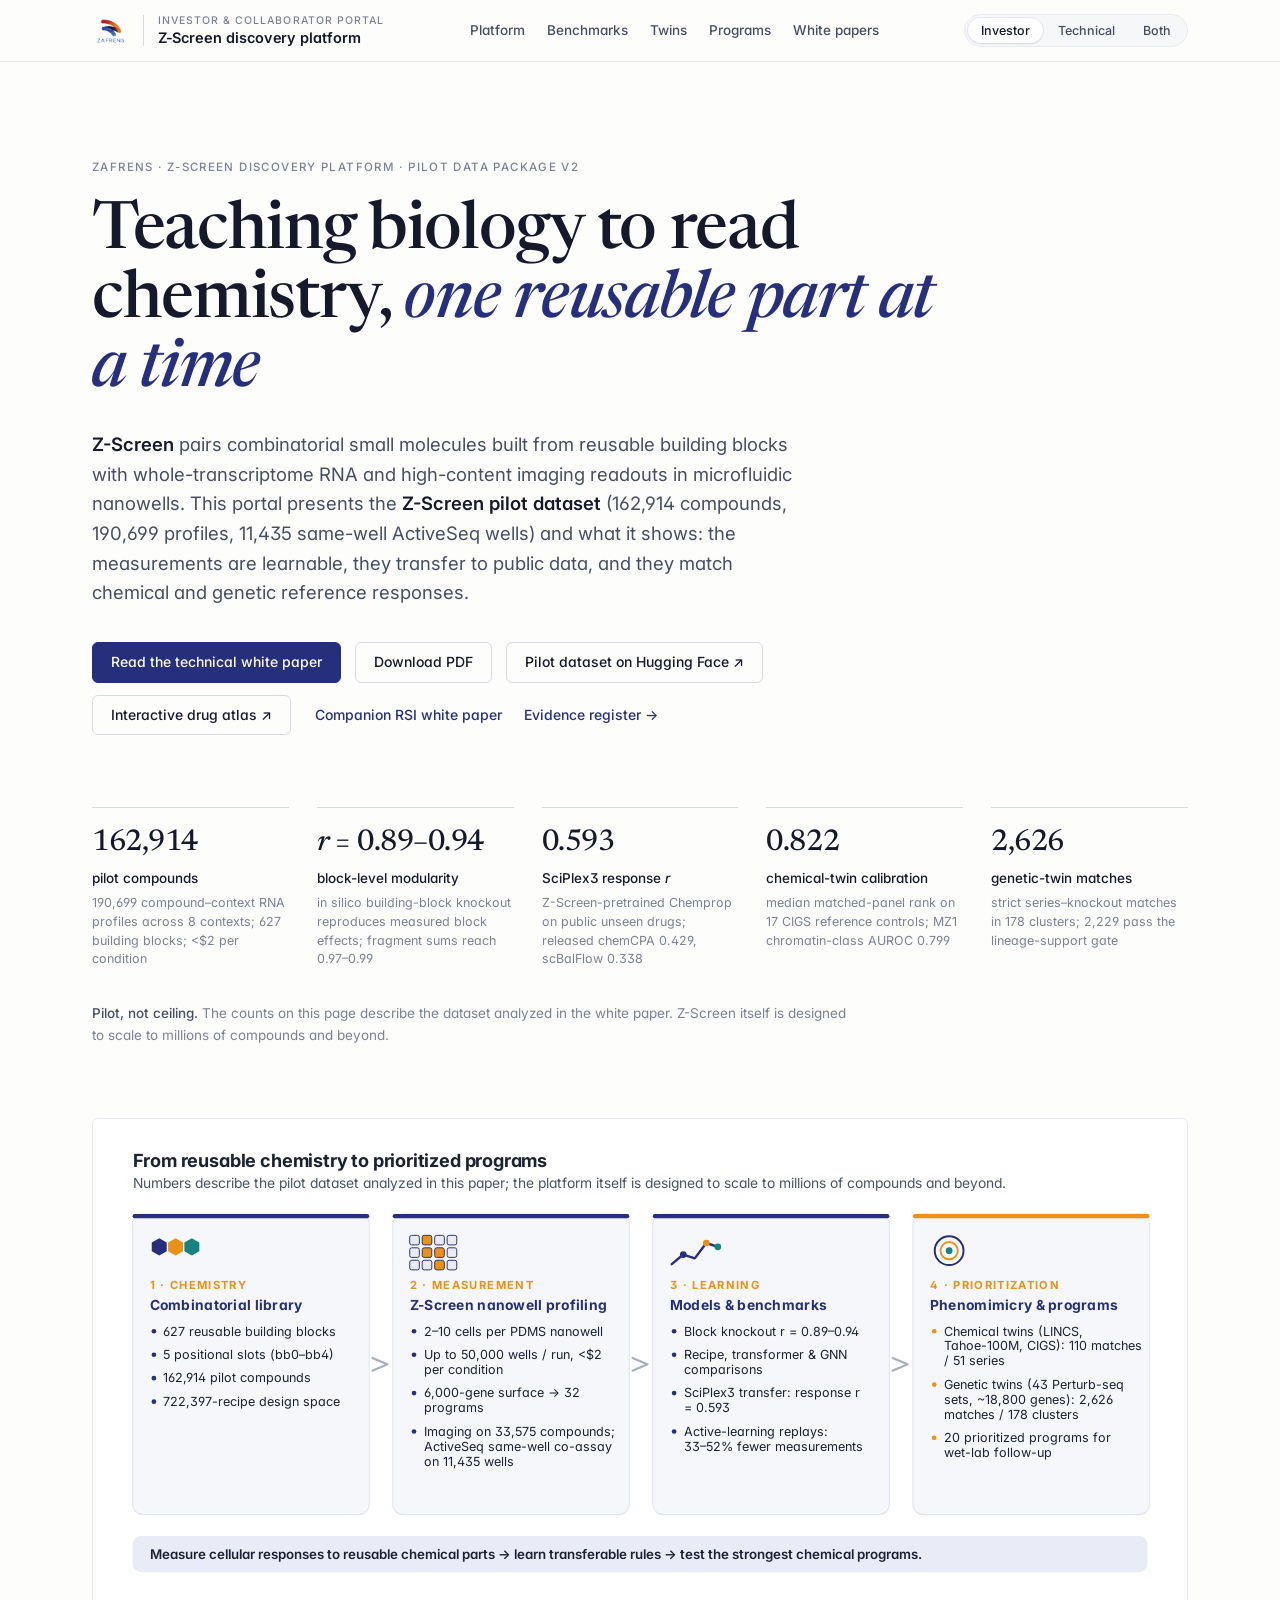
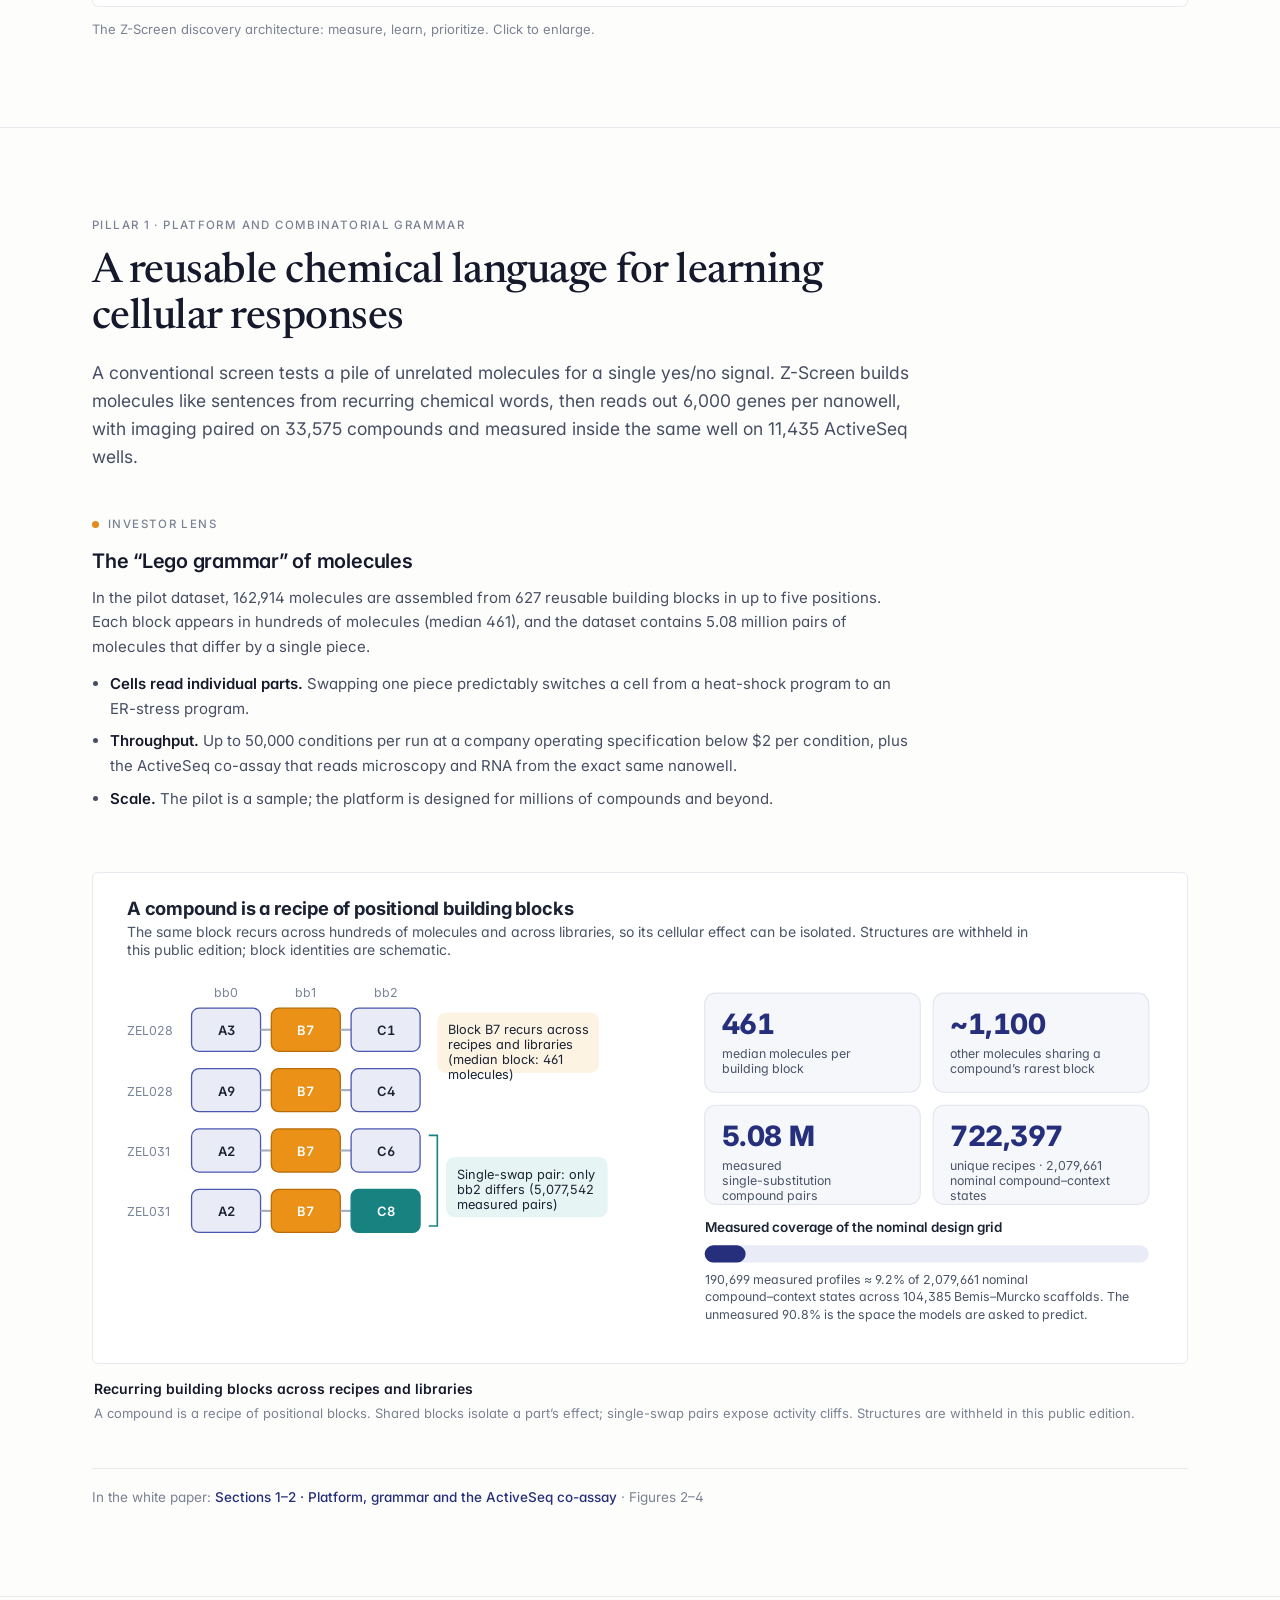
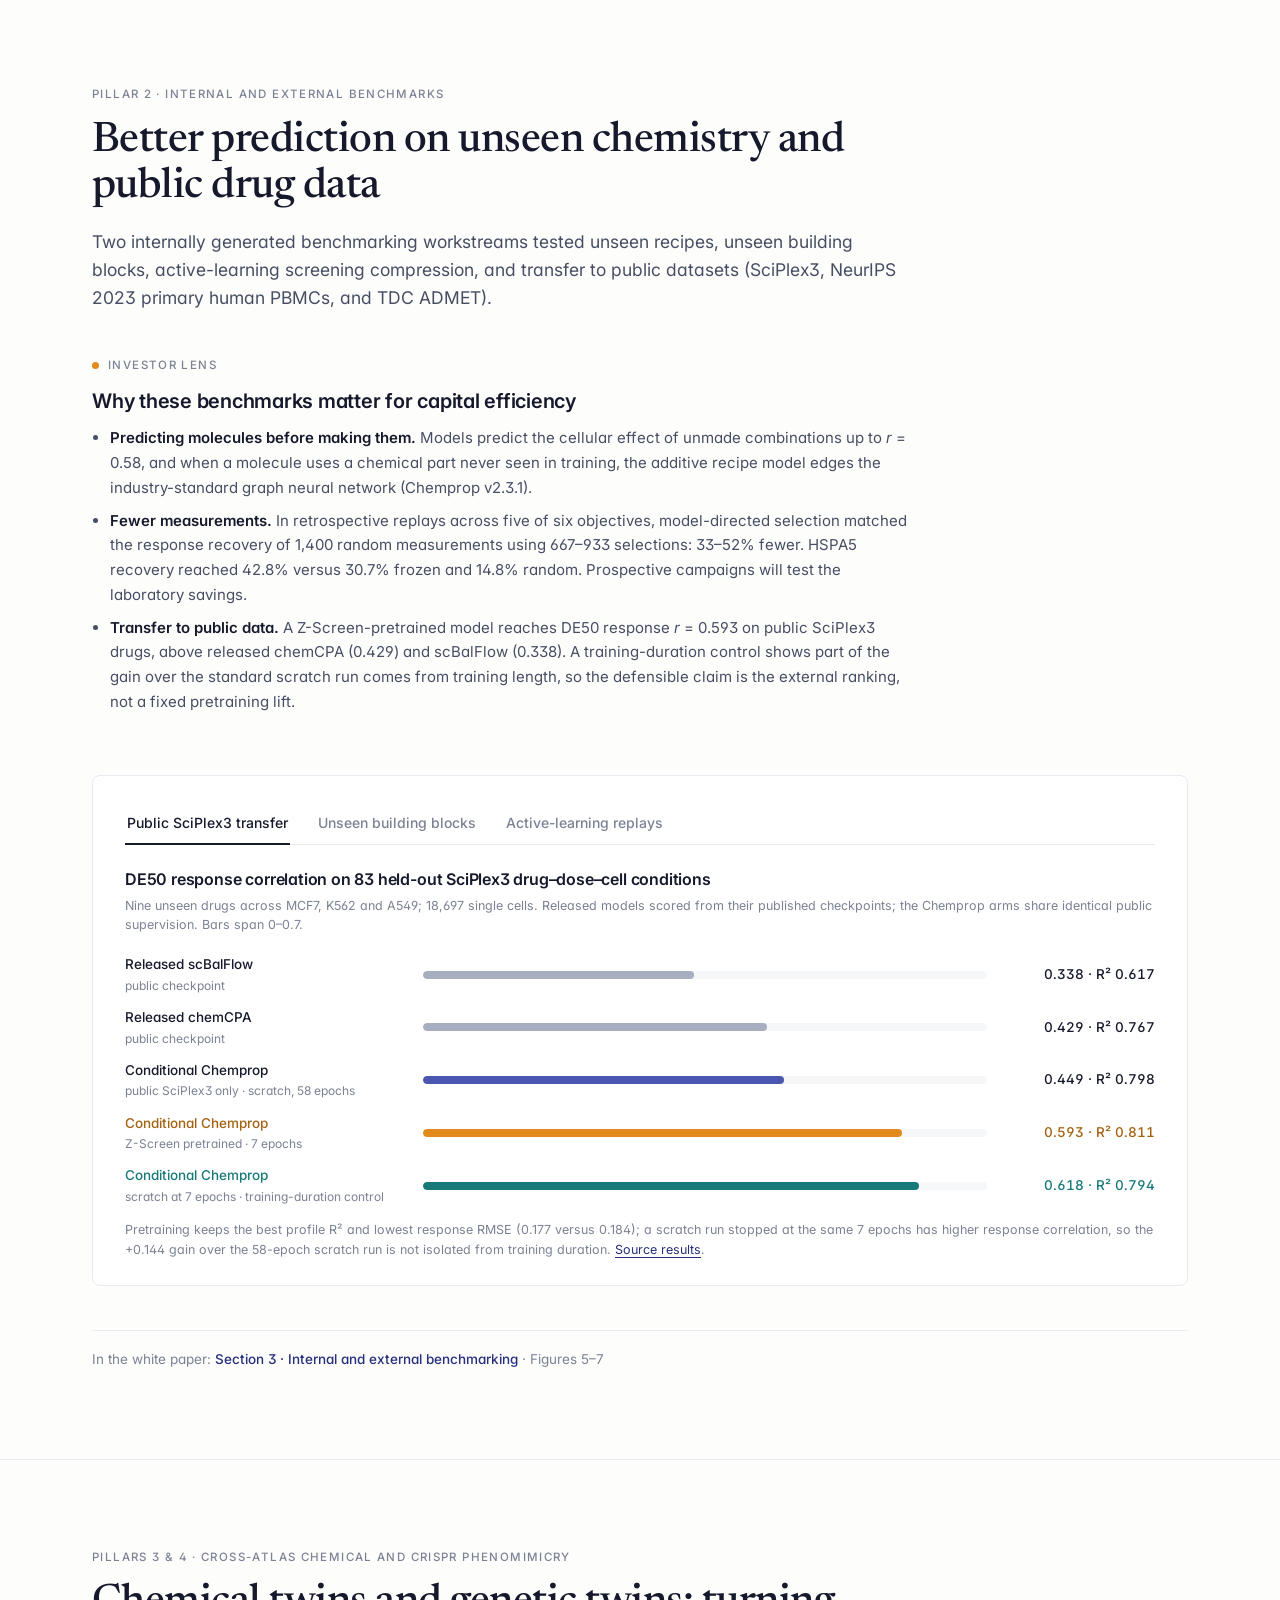
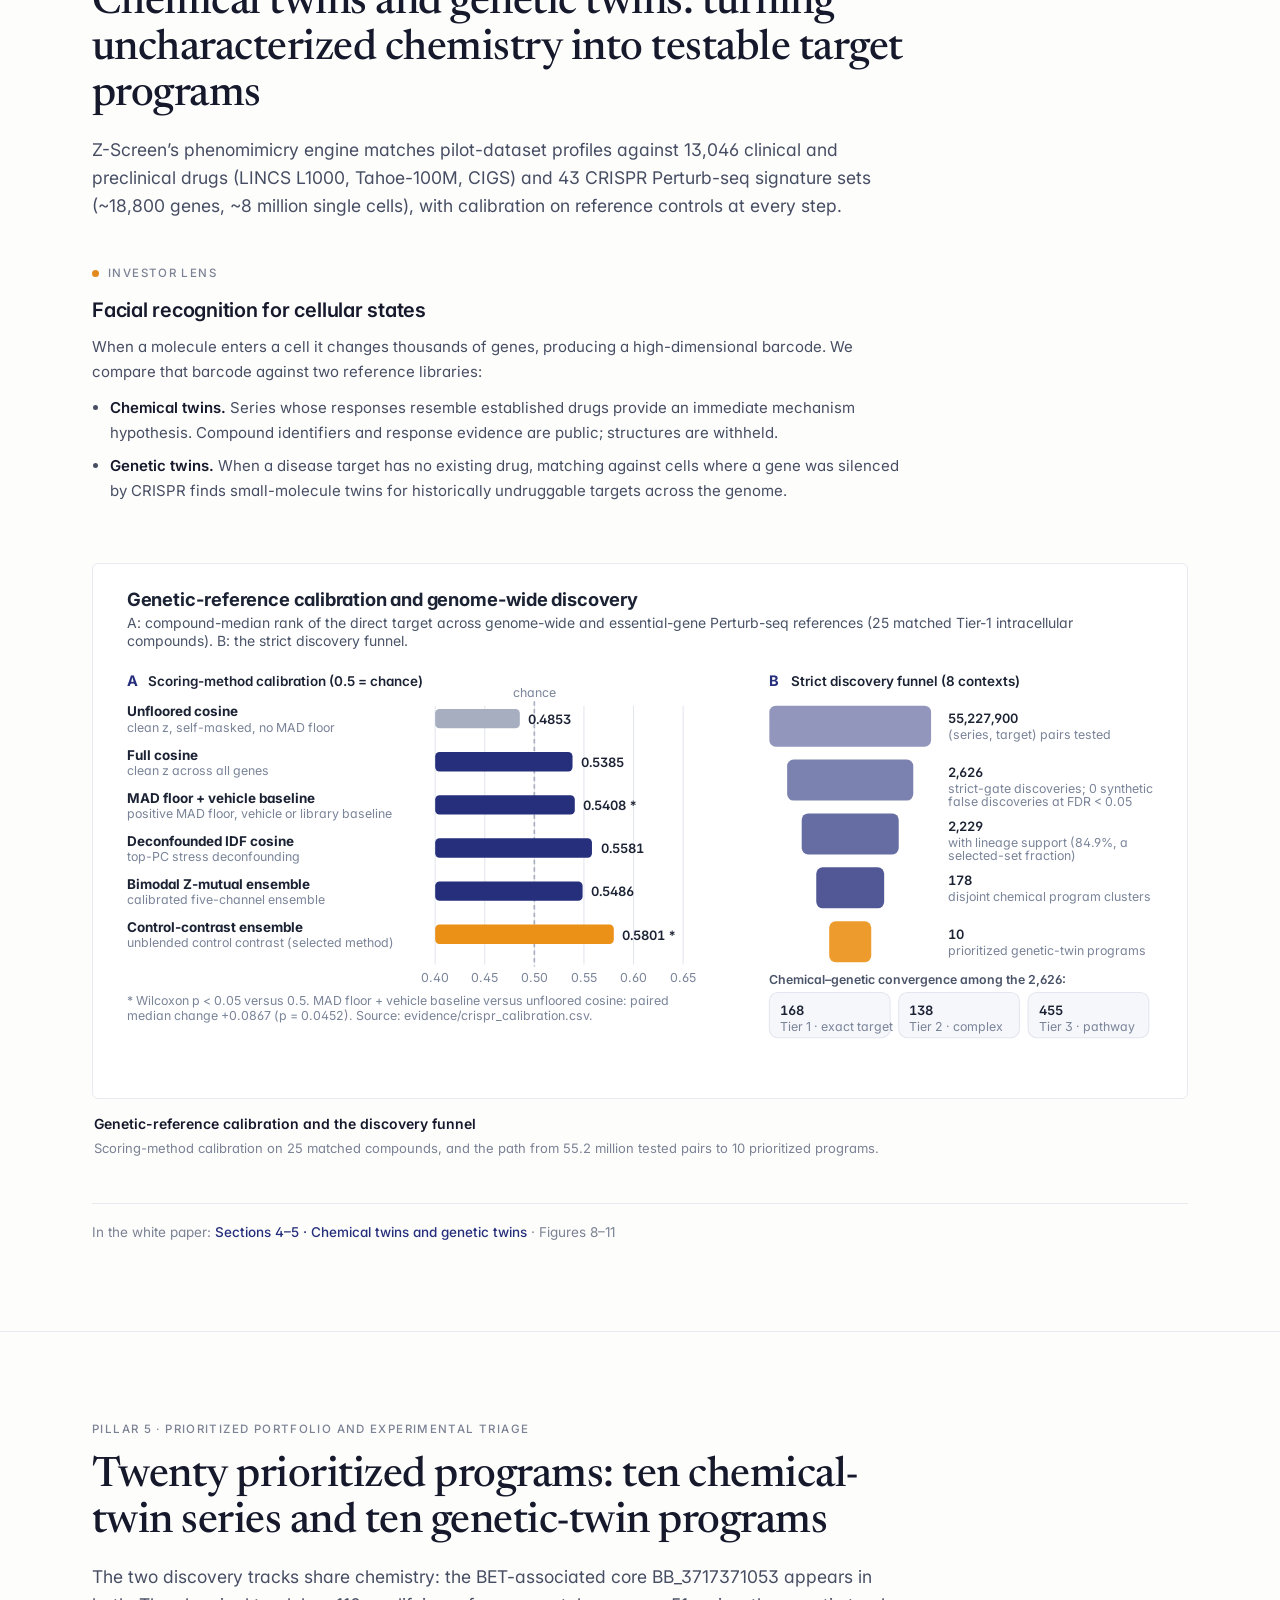
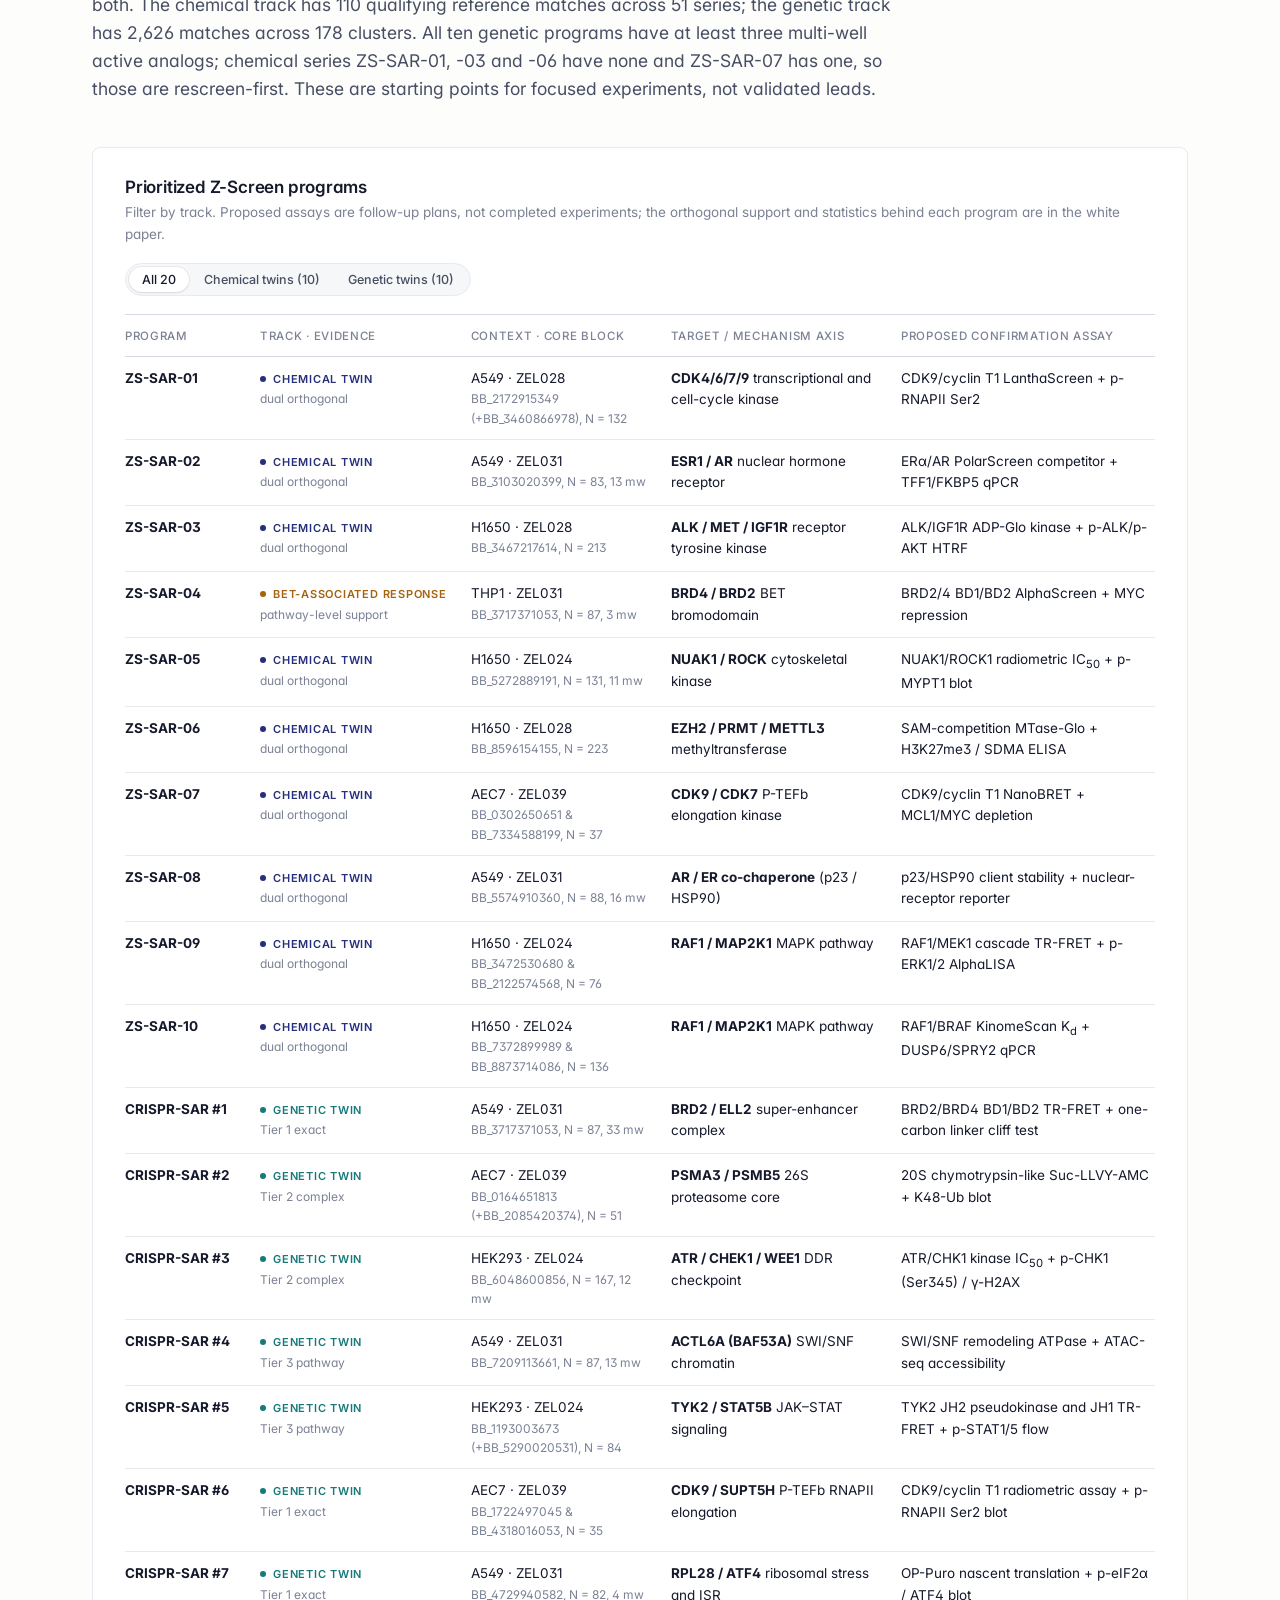
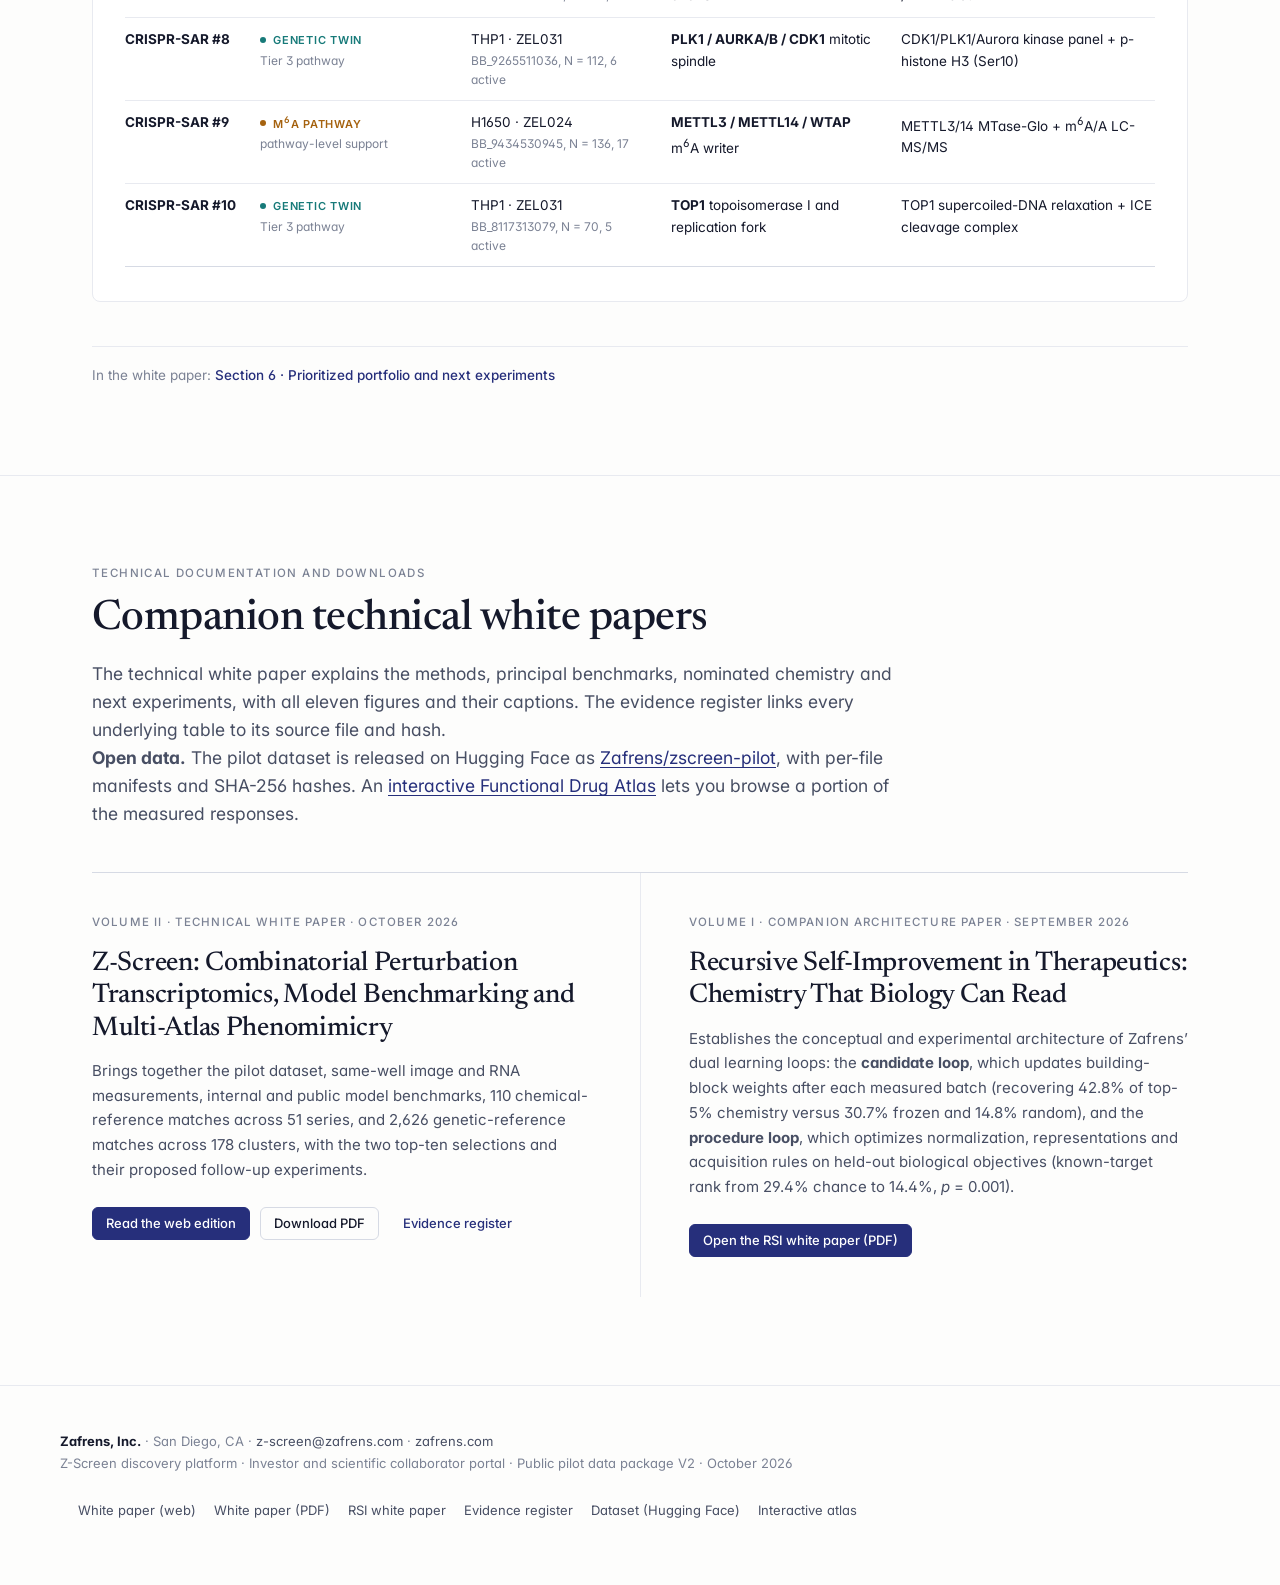
==== commit 955f9796: "Link the Hugging Face pilot dataset and the interactive Functional Drug Atlas Portal: two hero butto" ====
--- a/docs/index.html
+++ b/docs/index.html
@@ -151,6 +151,8 @@
     <div class="cta">
       <a href="whitepaper.html" class="btn btn-primary">Read the technical white paper</a>
       <a href="docs/ZScreen_Technical_White_Paper.pdf" target="_blank" class="btn btn-outline">Download PDF</a>
+      <a href="https://huggingface.co/datasets/Zafrens/zscreen-pilot" target="_blank" rel="noopener" class="btn btn-outline">Pilot dataset on Hugging Face ↗</a>
+      <a href="http://32.190.137.56/" target="_blank" rel="noopener" class="btn btn-outline">Interactive drug atlas ↗</a>
       <span class="links"><a href="docs/RSI_Therapeutics_White_Paper_Draft.pdf" target="_blank">Companion RSI white paper</a><a href="evidence.html">Evidence register →</a></span>
     </div>
   </div>
@@ -408,6 +410,7 @@
     <div class="kicker">Technical documentation and downloads</div>
     <h2>Companion technical white papers</h2>
     <p class="lede">The technical white paper explains the methods, principal benchmarks, nominated chemistry and next experiments, with all eleven figures and their captions. The evidence register links every underlying table to its source file and hash.</p>
+    <p class="lede"><b>Open data.</b> The pilot dataset is released on Hugging Face as <a href="https://huggingface.co/datasets/Zafrens/zscreen-pilot" target="_blank" rel="noopener">Zafrens/zscreen-pilot</a>, with per-file manifests and SHA-256 hashes. An <a href="http://32.190.137.56/" target="_blank" rel="noopener">interactive Functional Drug Atlas</a> lets you browse a portion of the measured responses.</p>
   </div>
   <div class="wp-cards">
     <div class="wp-card featured">
@@ -427,7 +430,7 @@
 
 <footer class="site-footer"><div class="inner">
   <div><b style="color:var(--ink)">Zafrens, Inc.</b> · San Diego, CA · <a href="mailto:z-screen@zafrens.com">z-screen@zafrens.com</a> · <a href="https://zafrens.com">zafrens.com</a><br><span>Z-Screen discovery platform · Investor and scientific collaborator portal · Public pilot data package V2 · October 2026</span></div>
-  <div><a href="whitepaper.html">White paper (web)</a><a href="docs/ZScreen_Technical_White_Paper.pdf" target="_blank">White paper (PDF)</a><a href="docs/RSI_Therapeutics_White_Paper_Draft.pdf" target="_blank">RSI white paper</a><a href="evidence.html">Evidence register</a></div>
+  <div><a href="whitepaper.html">White paper (web)</a><a href="docs/ZScreen_Technical_White_Paper.pdf" target="_blank">White paper (PDF)</a><a href="docs/RSI_Therapeutics_White_Paper_Draft.pdf" target="_blank">RSI white paper</a><a href="evidence.html">Evidence register</a><a href="https://huggingface.co/datasets/Zafrens/zscreen-pilot" target="_blank" rel="noopener">Dataset (Hugging Face)</a><a href="http://32.190.137.56/" target="_blank" rel="noopener">Interactive atlas</a></div>
 </div></footer>
 
 <div class="lightbox" id="lightbox" onclick="closeLightbox()"><img id="lightbox-img" src="" alt="Enlarged figure"></div>
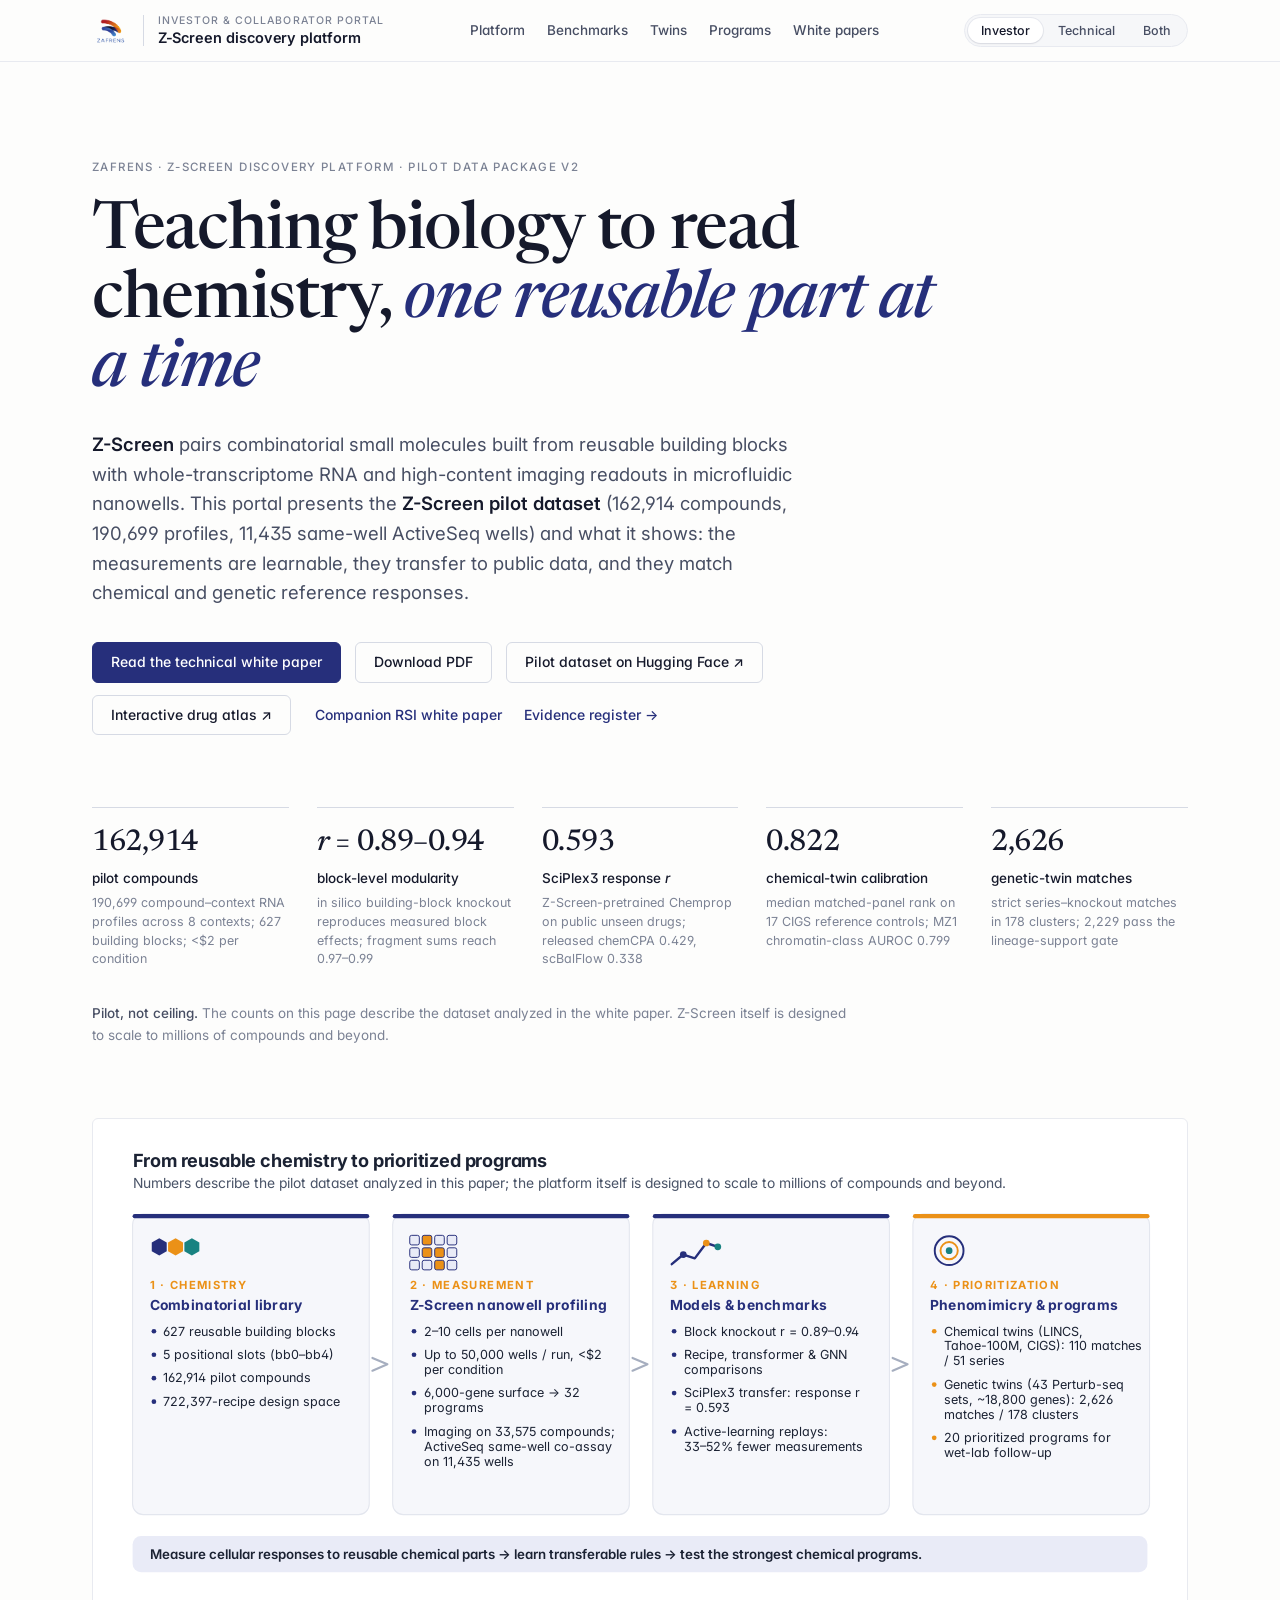
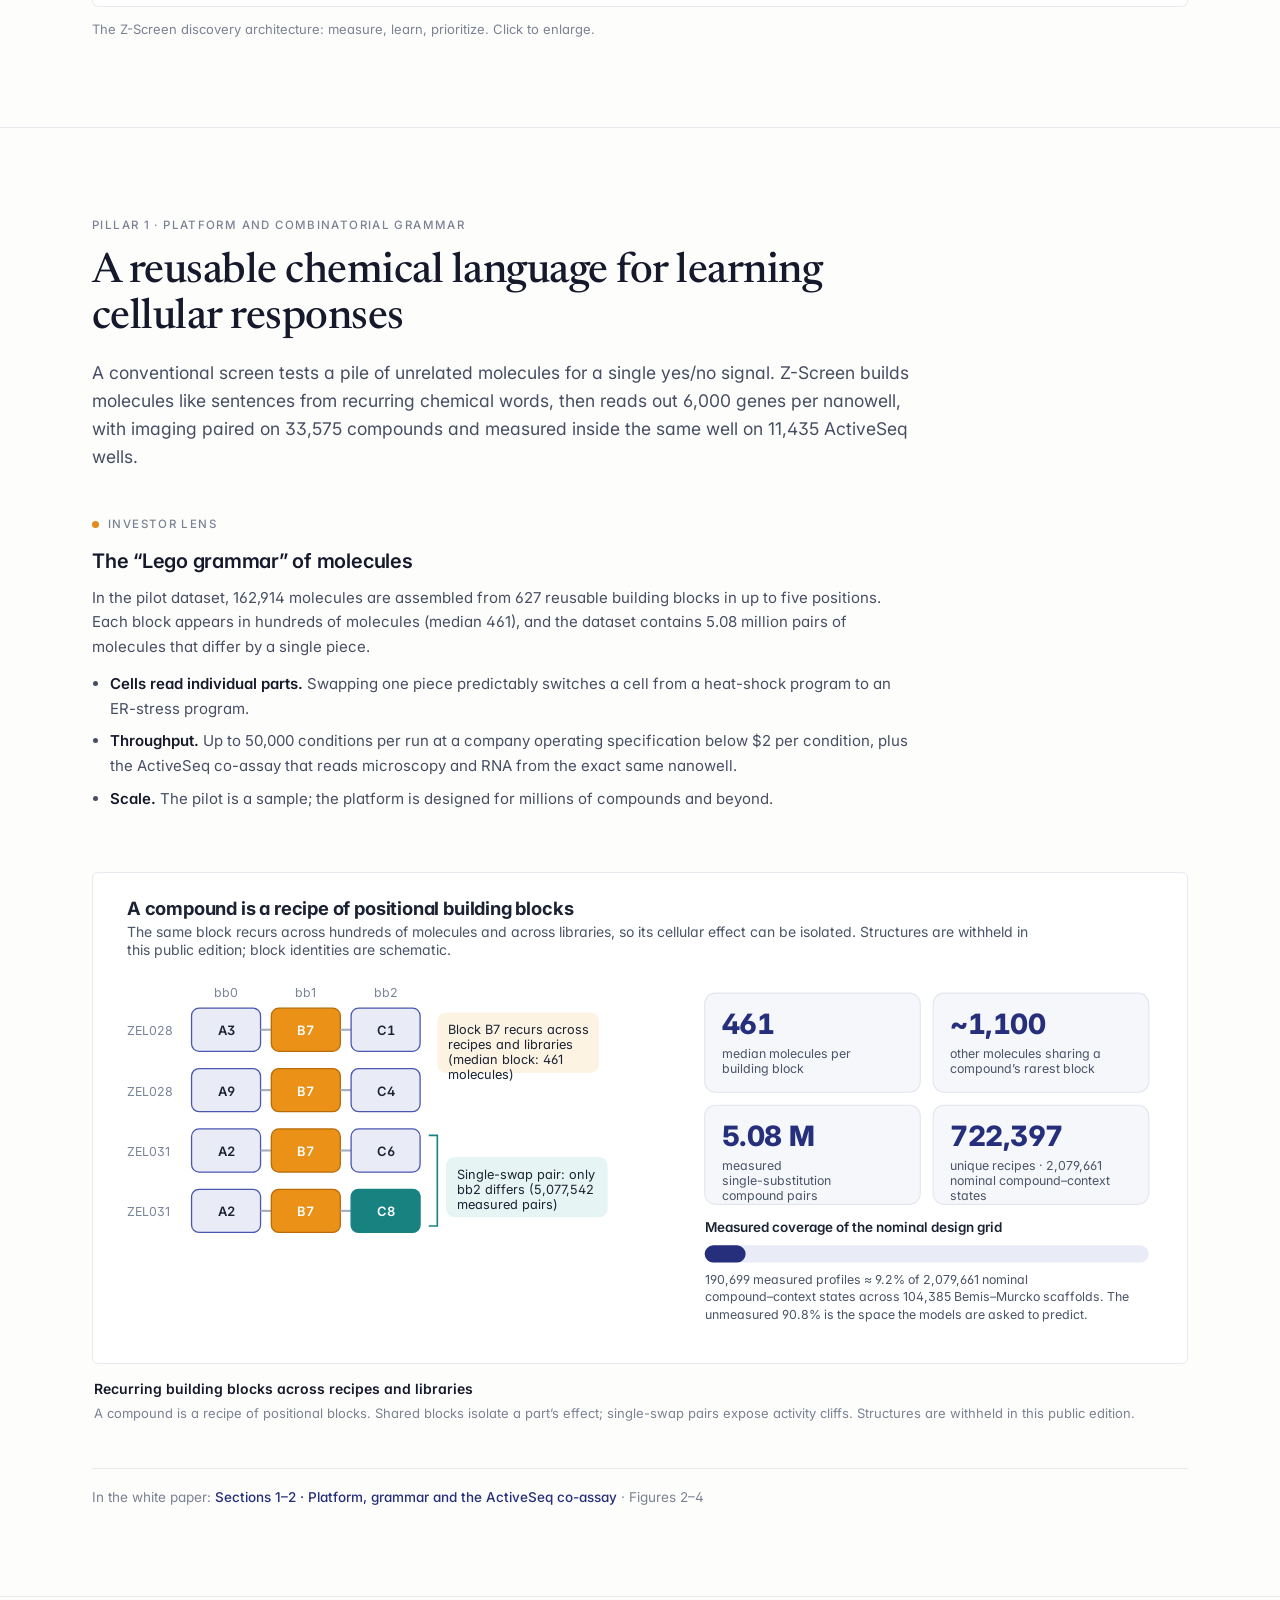
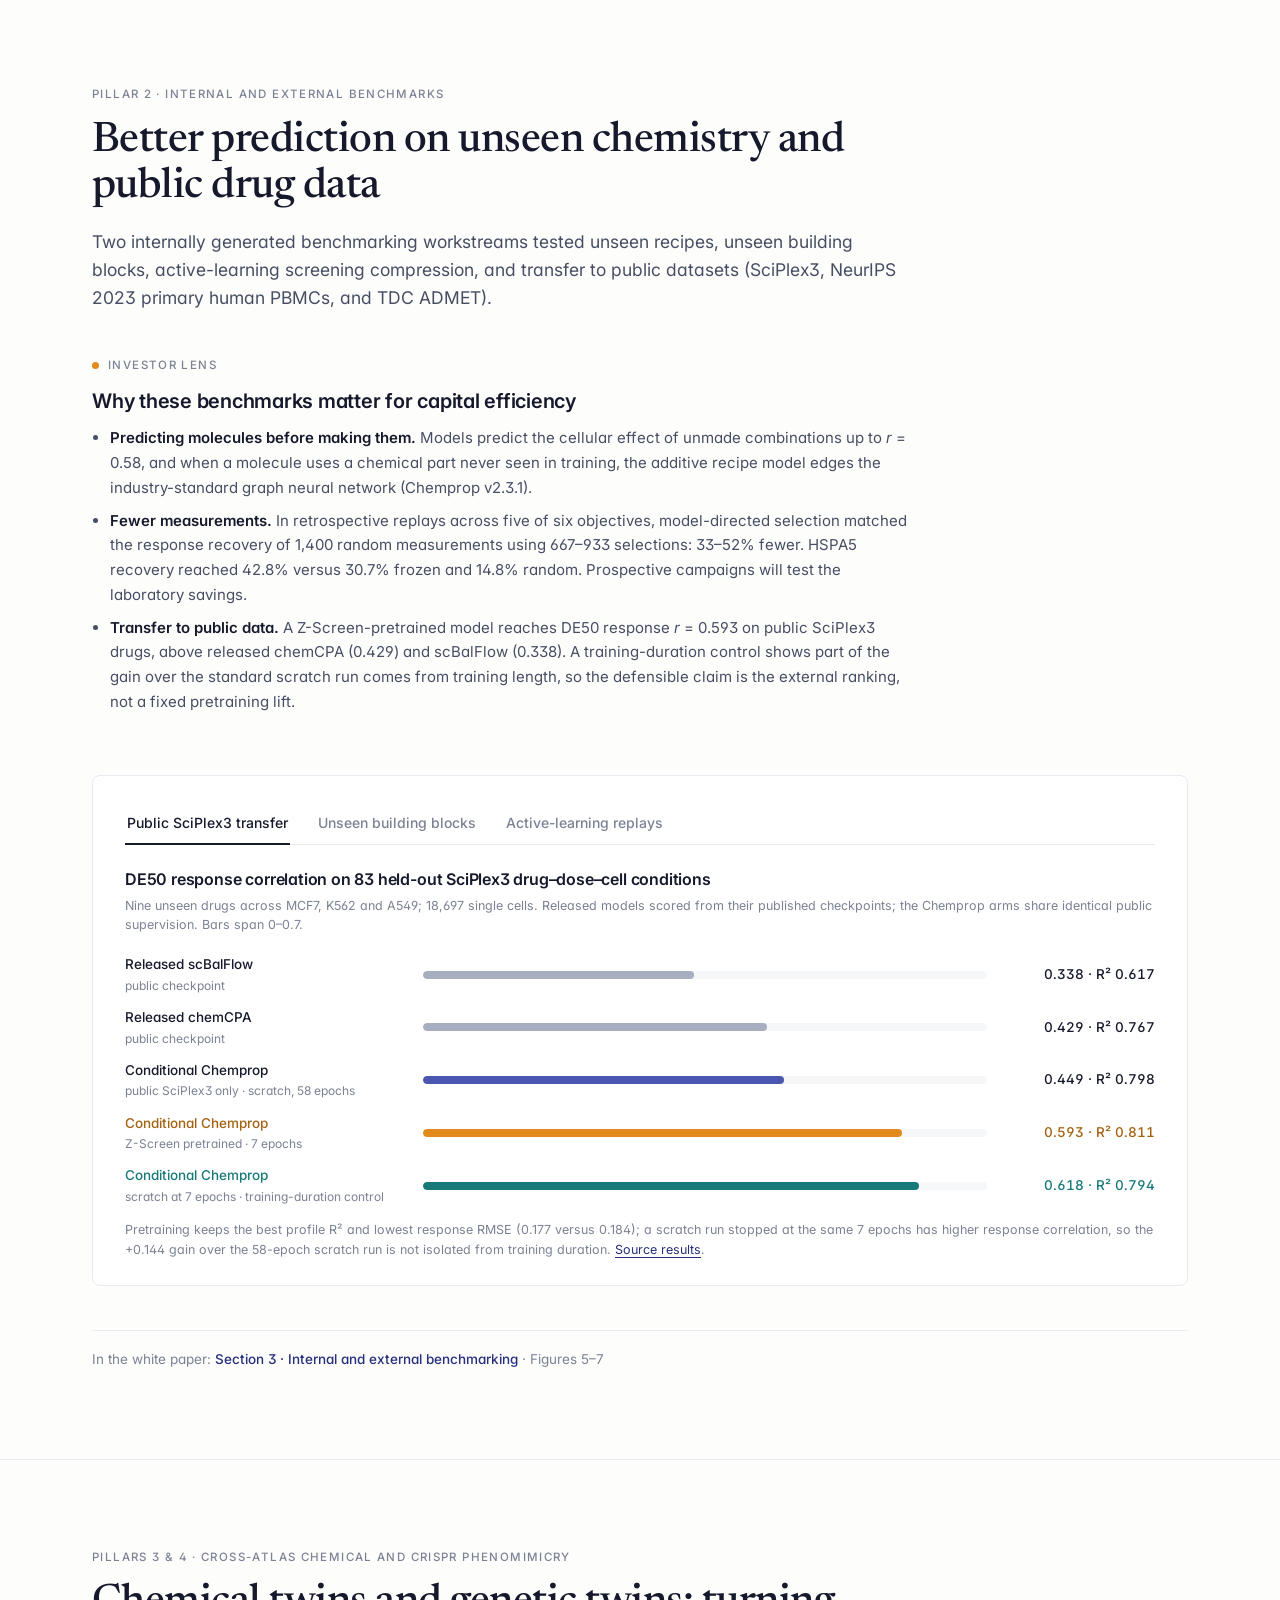
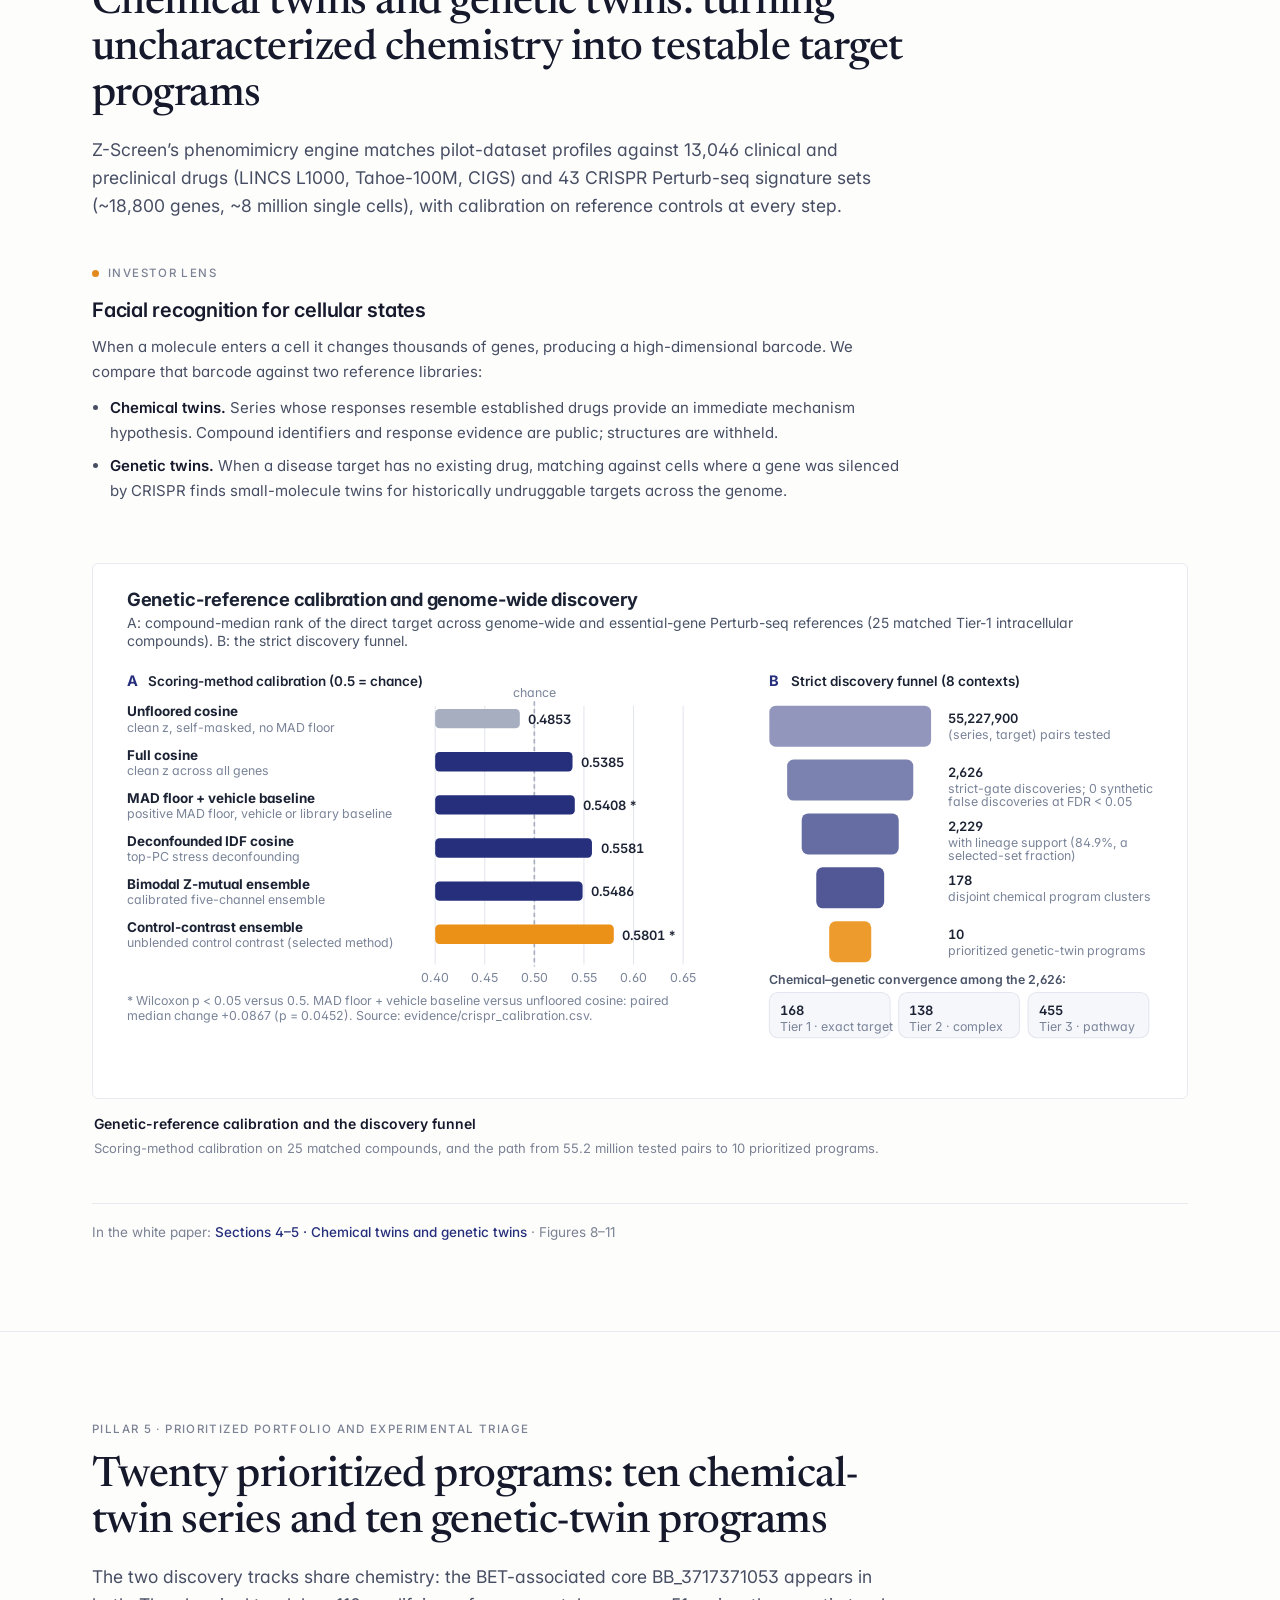
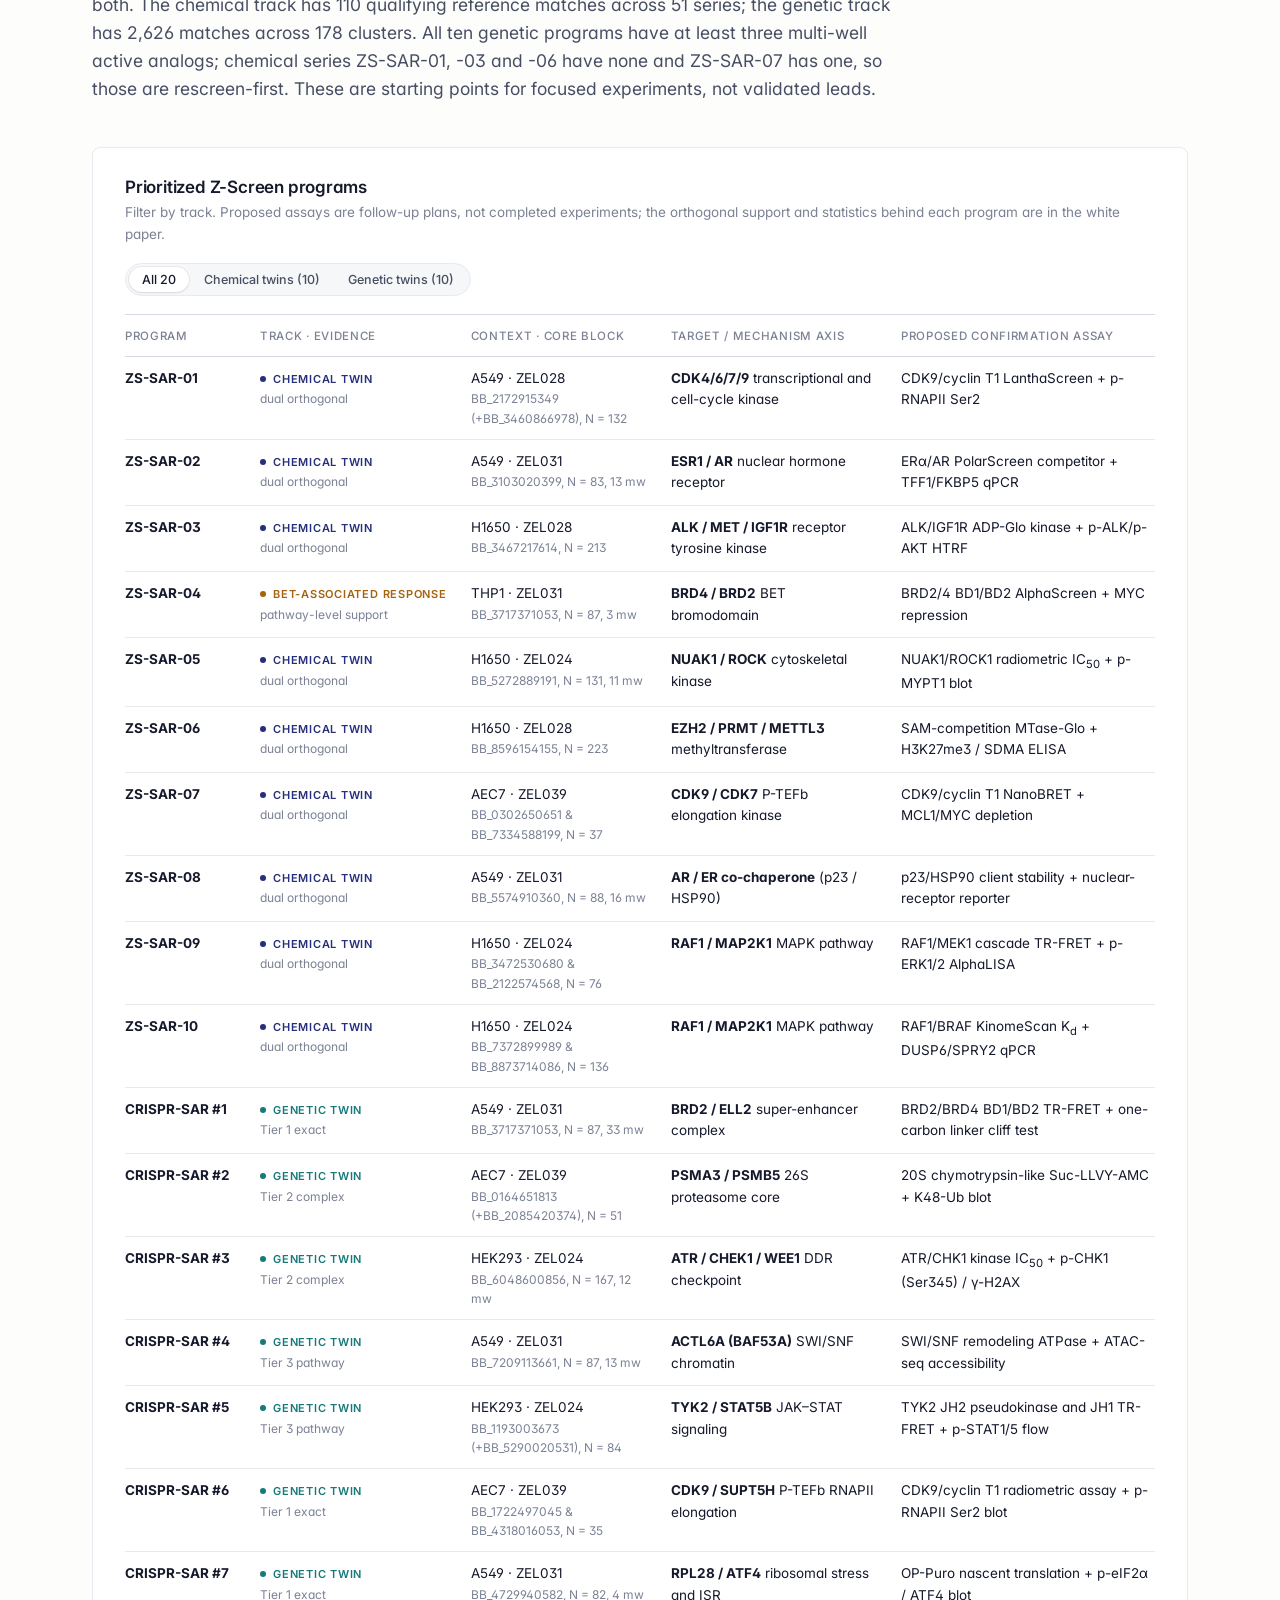
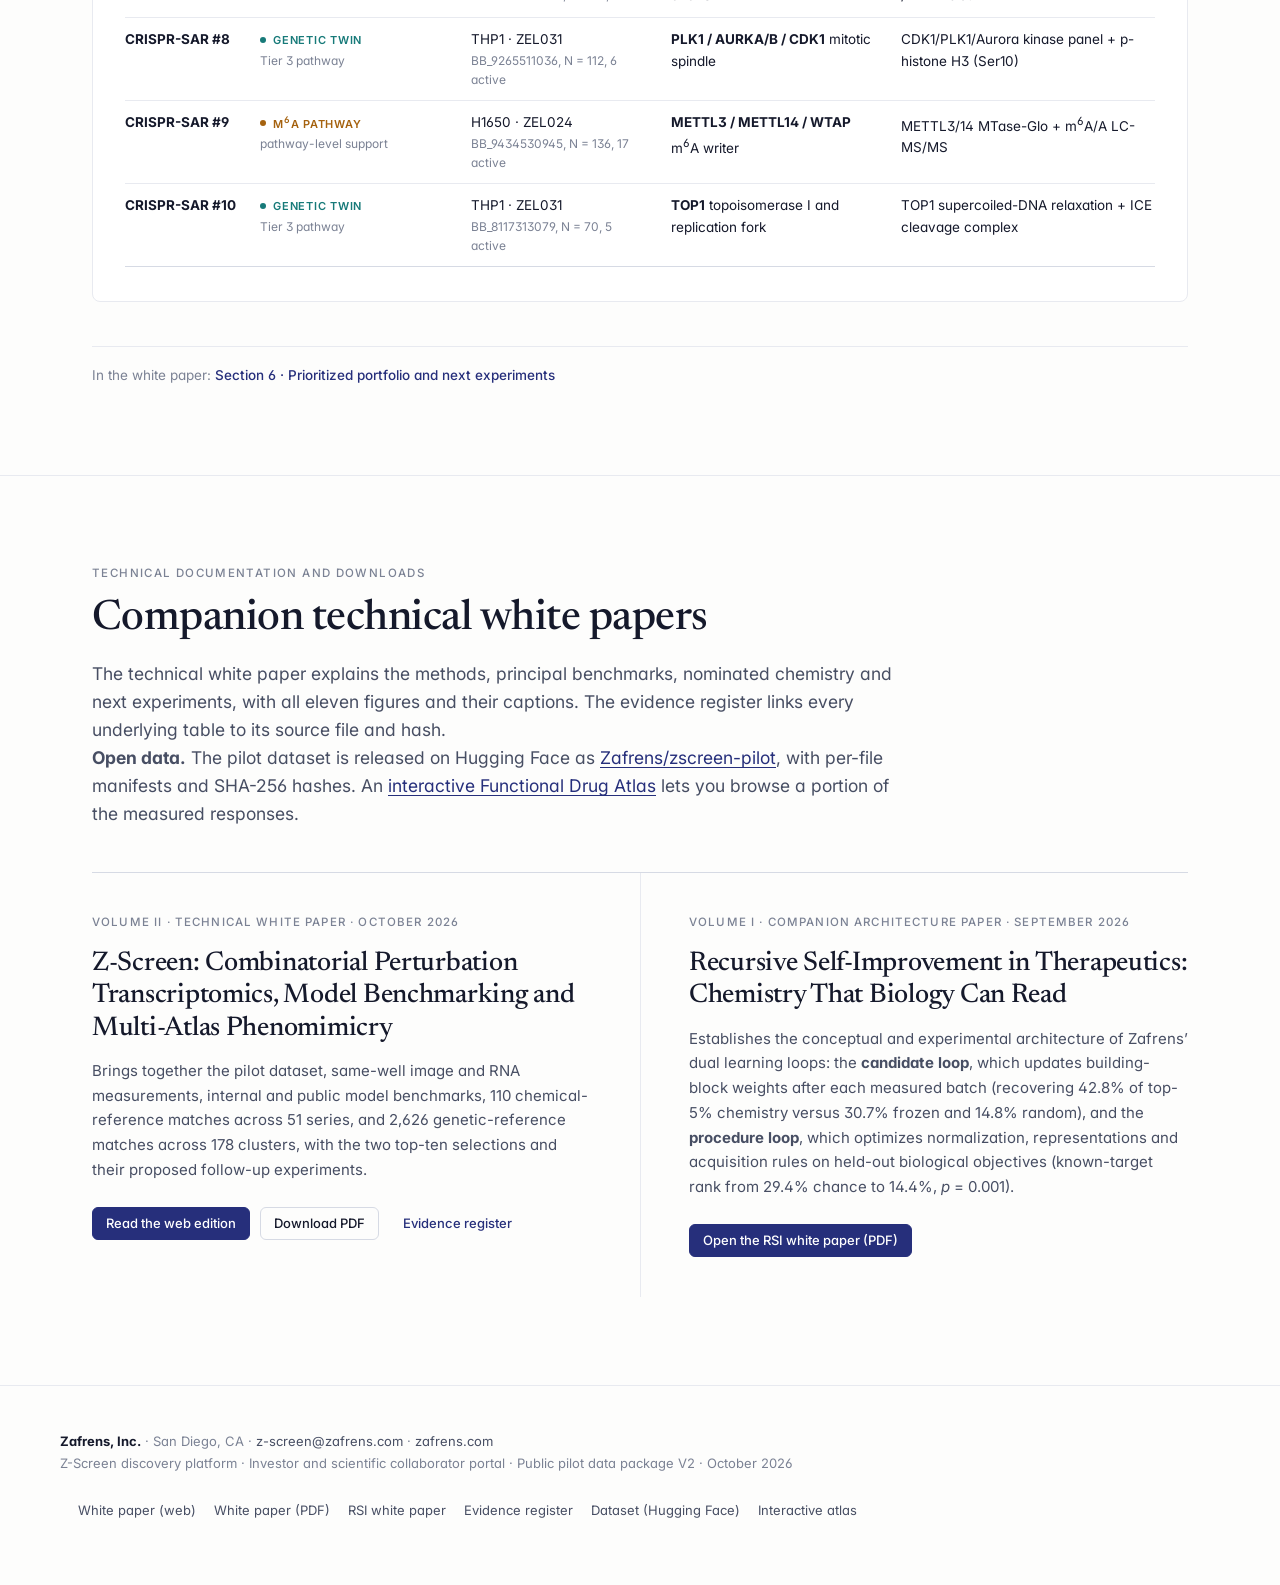
==== commit 366585ce: "Remove the PDMS wording from the nanowell description The architecture figure and Section 1.1 now sa" ====
--- a/docs/index.html
+++ b/docs/index.html
@@ -186,7 +186,7 @@
   .grid{stroke:#E3E6EE;stroke-width:1}
   .axis{stroke:#D6DAE4;stroke-width:1}
 </style>
-<rect width="1000" height="430" fill="#FFFFFF"/><text x="24" y="32" class="t-title" >From reusable chemistry to prioritized programs</text><text x="24" y="52" class="t-sub" >Numbers describe the pilot dataset analyzed in this paper; the platform itself is designed to scale to millions of compounds and beyond.</text><rect x="24" y="76" width="222" height="282" rx="10" ry="10" fill="#F6F7FB" stroke="#E3E6EE"/><rect x="24" y="76" width="222" height="4" fill="#262F7B" rx="2"/><g transform="translate(40,96) scale(0.9)"><polygon points="17.8,16.5 10.0,21.0 2.2,16.5 2.2,7.5 10.0,3.0 17.8,7.5" fill="#262F7B"/><polygon points="34.8,16.5 27.0,21.0 19.2,16.5 19.2,7.5 27.0,3.0 34.8,7.5" fill="#EB9117"/><polygon points="51.8,16.5 44.0,21.0 36.2,16.5 36.2,7.5 44.0,3.0 51.8,7.5" fill="#188281"/></g><text x="40" y="146" class="t-kick" >1 · CHEMISTRY</text><text x="40" y="166" class="t-card" >Combinatorial library</text><circle cx="44" cy="186" r="2.2" fill="#262F7B" /><text x="53" y="190" class="t-line" ><tspan x="53" dy="0">627 reusable building blocks</tspan></text><circle cx="44" cy="208" r="2.2" fill="#262F7B" /><text x="53" y="212" class="t-line" ><tspan x="53" dy="0">5 positional slots (bb0–bb4)</tspan></text><circle cx="44" cy="230" r="2.2" fill="#262F7B" /><text x="53" y="234" class="t-line" ><tspan x="53" dy="0">162,914 pilot compounds</tspan></text><circle cx="44" cy="252" r="2.2" fill="#262F7B" /><text x="53" y="256" class="t-line" ><tspan x="53" dy="0">722,397-recipe design space</tspan></text><path d="M249 211 L263 217 L249 223" fill="none" stroke="#A6AEBF" stroke-width="2" stroke-linecap="round" stroke-linejoin="round"/><rect x="268" y="76" width="222" height="282" rx="10" ry="10" fill="#F6F7FB" stroke="#E3E6EE"/><rect x="268" y="76" width="222" height="4" fill="#262F7B" rx="2"/><g transform="translate(284,96) scale(0.9)"><rect x="0" y="0" width="10" height="10" rx="2" ry="2" fill="#E9EBF7" stroke="#262F7B" stroke-width="1"/><rect x="13" y="0" width="10" height="10" rx="2" ry="2" fill="#EB9117" stroke="#262F7B" stroke-width="1"/><rect x="26" y="0" width="10" height="10" rx="2" ry="2" fill="#E9EBF7" stroke="#262F7B" stroke-width="1"/><rect x="39" y="0" width="10" height="10" rx="2" ry="2" fill="#E9EBF7" stroke="#262F7B" stroke-width="1"/><rect x="0" y="13" width="10" height="10" rx="2" ry="2" fill="#E9EBF7" stroke="#262F7B" stroke-width="1"/><rect x="13" y="13" width="10" height="10" rx="2" ry="2" fill="#EB9117" stroke="#262F7B" stroke-width="1"/><rect x="26" y="13" width="10" height="10" rx="2" ry="2" fill="#EB9117" stroke="#262F7B" stroke-width="1"/><rect x="39" y="13" width="10" height="10" rx="2" ry="2" fill="#E9EBF7" stroke="#262F7B" stroke-width="1"/><rect x="0" y="26" width="10" height="10" rx="2" ry="2" fill="#E9EBF7" stroke="#262F7B" stroke-width="1"/><rect x="13" y="26" width="10" height="10" rx="2" ry="2" fill="#E9EBF7" stroke="#262F7B" stroke-width="1"/><rect x="26" y="26" width="10" height="10" rx="2" ry="2" fill="#EB9117" stroke="#262F7B" stroke-width="1"/><rect x="39" y="26" width="10" height="10" rx="2" ry="2" fill="#E9EBF7" stroke="#262F7B" stroke-width="1"/></g><text x="284" y="146" class="t-kick" >2 · MEASUREMENT</text><text x="284" y="166" class="t-card" >Z-Screen nanowell profiling</text><circle cx="288" cy="186" r="2.2" fill="#262F7B" /><text x="297" y="190" class="t-line" ><tspan x="297" dy="0">2–10 cells per PDMS nanowell</tspan></text><circle cx="288" cy="208" r="2.2" fill="#262F7B" /><text x="297" y="212" class="t-line" ><tspan x="297" dy="0">Up to 50,000 wells / run, &lt;$2</tspan><tspan x="297" dy="14">per condition</tspan></text><circle cx="288" cy="244" r="2.2" fill="#262F7B" /><text x="297" y="248" class="t-line" ><tspan x="297" dy="0">6,000-gene surface → 32</tspan><tspan x="297" dy="14">programs</tspan></text><circle cx="288" cy="280" r="2.2" fill="#262F7B" /><text x="297" y="284" class="t-line" ><tspan x="297" dy="0">Imaging on 33,575 compounds;</tspan><tspan x="297" dy="14">ActiveSeq same-well co-assay</tspan><tspan x="297" dy="14">on 11,435 wells</tspan></text><path d="M493 211 L507 217 L493 223" fill="none" stroke="#A6AEBF" stroke-width="2" stroke-linecap="round" stroke-linejoin="round"/><rect x="512" y="76" width="222" height="282" rx="10" ry="10" fill="#F6F7FB" stroke="#E3E6EE"/><rect x="512" y="76" width="222" height="4" fill="#262F7B" rx="2"/><g transform="translate(528,96) scale(0.9)"><polyline points="2,30 14,20 26,24 38,8 50,12" fill="none" stroke="#262F7B" stroke-width="2.5" stroke-linejoin="round" stroke-linecap="round"/><circle cx="38" cy="8" r="3.5" fill="#EB9117" /><circle cx="14" cy="20" r="3.5" fill="#262F7B" /><circle cx="50" cy="12" r="3.5" fill="#188281" /></g><text x="528" y="146" class="t-kick" >3 · LEARNING</text><text x="528" y="166" class="t-card" >Models &amp; benchmarks</text><circle cx="532" cy="186" r="2.2" fill="#262F7B" /><text x="541" y="190" class="t-line" ><tspan x="541" dy="0">Block knockout r = 0.89–0.94</tspan></text><circle cx="532" cy="208" r="2.2" fill="#262F7B" /><text x="541" y="212" class="t-line" ><tspan x="541" dy="0">Recipe, transformer &amp; GNN</tspan><tspan x="541" dy="14">comparisons</tspan></text><circle cx="532" cy="244" r="2.2" fill="#262F7B" /><text x="541" y="248" class="t-line" ><tspan x="541" dy="0">SciPlex3 transfer: response r</tspan><tspan x="541" dy="14">= 0.593</tspan></text><circle cx="532" cy="280" r="2.2" fill="#262F7B" /><text x="541" y="284" class="t-line" ><tspan x="541" dy="0">Active-learning replays:</tspan><tspan x="541" dy="14">33–52% fewer measurements</tspan></text><path d="M737 211 L751 217 L737 223" fill="none" stroke="#A6AEBF" stroke-width="2" stroke-linecap="round" stroke-linejoin="round"/><rect x="756" y="76" width="222" height="282" rx="10" ry="10" fill="#F6F7FB" stroke="#E3E6EE"/><rect x="756" y="76" width="222" height="4" fill="#EB9117" rx="2"/><g transform="translate(772,96) scale(0.9)"><circle cx="20" cy="16" r="15" fill="none" stroke="#262F7B" stroke-width="2"/><circle cx="20" cy="16" r="9" fill="none" stroke="#EB9117" stroke-width="2"/><circle cx="20" cy="16" r="3.5" fill="#188281" /></g><text x="772" y="146" class="t-kick" >4 · PRIORITIZATION</text><text x="772" y="166" class="t-card" >Phenomimicry &amp; programs</text><circle cx="776" cy="186" r="2.2" fill="#EB9117" /><text x="785" y="190" class="t-line" ><tspan x="785" dy="0">Chemical twins (LINCS,</tspan><tspan x="785" dy="14">Tahoe-100M, CIGS): 110 matches</tspan><tspan x="785" dy="14">/ 51 series</tspan></text><circle cx="776" cy="236" r="2.2" fill="#EB9117" /><text x="785" y="240" class="t-line" ><tspan x="785" dy="0">Genetic twins (43 Perturb-seq</tspan><tspan x="785" dy="14">sets, ~18,800 genes): 2,626</tspan><tspan x="785" dy="14">matches / 178 clusters</tspan></text><circle cx="776" cy="286" r="2.2" fill="#EB9117" /><text x="785" y="290" class="t-line" ><tspan x="785" dy="0">20 prioritized programs for</tspan><tspan x="785" dy="14">wet-lab follow-up</tspan></text><rect x="24" y="378" width="952" height="34" rx="8" ry="8" fill="#E9EBF7" /><text x="40" y="400" class="t-lbl" fill="#262F7B" font-weight="600">Measure cellular responses to reusable chemical parts → learn transferable rules → test the strongest chemical programs.</text></svg></div>
+<rect width="1000" height="430" fill="#FFFFFF"/><text x="24" y="32" class="t-title" >From reusable chemistry to prioritized programs</text><text x="24" y="52" class="t-sub" >Numbers describe the pilot dataset analyzed in this paper; the platform itself is designed to scale to millions of compounds and beyond.</text><rect x="24" y="76" width="222" height="282" rx="10" ry="10" fill="#F6F7FB" stroke="#E3E6EE"/><rect x="24" y="76" width="222" height="4" fill="#262F7B" rx="2"/><g transform="translate(40,96) scale(0.9)"><polygon points="17.8,16.5 10.0,21.0 2.2,16.5 2.2,7.5 10.0,3.0 17.8,7.5" fill="#262F7B"/><polygon points="34.8,16.5 27.0,21.0 19.2,16.5 19.2,7.5 27.0,3.0 34.8,7.5" fill="#EB9117"/><polygon points="51.8,16.5 44.0,21.0 36.2,16.5 36.2,7.5 44.0,3.0 51.8,7.5" fill="#188281"/></g><text x="40" y="146" class="t-kick" >1 · CHEMISTRY</text><text x="40" y="166" class="t-card" >Combinatorial library</text><circle cx="44" cy="186" r="2.2" fill="#262F7B" /><text x="53" y="190" class="t-line" ><tspan x="53" dy="0">627 reusable building blocks</tspan></text><circle cx="44" cy="208" r="2.2" fill="#262F7B" /><text x="53" y="212" class="t-line" ><tspan x="53" dy="0">5 positional slots (bb0–bb4)</tspan></text><circle cx="44" cy="230" r="2.2" fill="#262F7B" /><text x="53" y="234" class="t-line" ><tspan x="53" dy="0">162,914 pilot compounds</tspan></text><circle cx="44" cy="252" r="2.2" fill="#262F7B" /><text x="53" y="256" class="t-line" ><tspan x="53" dy="0">722,397-recipe design space</tspan></text><path d="M249 211 L263 217 L249 223" fill="none" stroke="#A6AEBF" stroke-width="2" stroke-linecap="round" stroke-linejoin="round"/><rect x="268" y="76" width="222" height="282" rx="10" ry="10" fill="#F6F7FB" stroke="#E3E6EE"/><rect x="268" y="76" width="222" height="4" fill="#262F7B" rx="2"/><g transform="translate(284,96) scale(0.9)"><rect x="0" y="0" width="10" height="10" rx="2" ry="2" fill="#E9EBF7" stroke="#262F7B" stroke-width="1"/><rect x="13" y="0" width="10" height="10" rx="2" ry="2" fill="#EB9117" stroke="#262F7B" stroke-width="1"/><rect x="26" y="0" width="10" height="10" rx="2" ry="2" fill="#E9EBF7" stroke="#262F7B" stroke-width="1"/><rect x="39" y="0" width="10" height="10" rx="2" ry="2" fill="#E9EBF7" stroke="#262F7B" stroke-width="1"/><rect x="0" y="13" width="10" height="10" rx="2" ry="2" fill="#E9EBF7" stroke="#262F7B" stroke-width="1"/><rect x="13" y="13" width="10" height="10" rx="2" ry="2" fill="#EB9117" stroke="#262F7B" stroke-width="1"/><rect x="26" y="13" width="10" height="10" rx="2" ry="2" fill="#EB9117" stroke="#262F7B" stroke-width="1"/><rect x="39" y="13" width="10" height="10" rx="2" ry="2" fill="#E9EBF7" stroke="#262F7B" stroke-width="1"/><rect x="0" y="26" width="10" height="10" rx="2" ry="2" fill="#E9EBF7" stroke="#262F7B" stroke-width="1"/><rect x="13" y="26" width="10" height="10" rx="2" ry="2" fill="#E9EBF7" stroke="#262F7B" stroke-width="1"/><rect x="26" y="26" width="10" height="10" rx="2" ry="2" fill="#EB9117" stroke="#262F7B" stroke-width="1"/><rect x="39" y="26" width="10" height="10" rx="2" ry="2" fill="#E9EBF7" stroke="#262F7B" stroke-width="1"/></g><text x="284" y="146" class="t-kick" >2 · MEASUREMENT</text><text x="284" y="166" class="t-card" >Z-Screen nanowell profiling</text><circle cx="288" cy="186" r="2.2" fill="#262F7B" /><text x="297" y="190" class="t-line" ><tspan x="297" dy="0">2–10 cells per nanowell</tspan></text><circle cx="288" cy="208" r="2.2" fill="#262F7B" /><text x="297" y="212" class="t-line" ><tspan x="297" dy="0">Up to 50,000 wells / run, &lt;$2</tspan><tspan x="297" dy="14">per condition</tspan></text><circle cx="288" cy="244" r="2.2" fill="#262F7B" /><text x="297" y="248" class="t-line" ><tspan x="297" dy="0">6,000-gene surface → 32</tspan><tspan x="297" dy="14">programs</tspan></text><circle cx="288" cy="280" r="2.2" fill="#262F7B" /><text x="297" y="284" class="t-line" ><tspan x="297" dy="0">Imaging on 33,575 compounds;</tspan><tspan x="297" dy="14">ActiveSeq same-well co-assay</tspan><tspan x="297" dy="14">on 11,435 wells</tspan></text><path d="M493 211 L507 217 L493 223" fill="none" stroke="#A6AEBF" stroke-width="2" stroke-linecap="round" stroke-linejoin="round"/><rect x="512" y="76" width="222" height="282" rx="10" ry="10" fill="#F6F7FB" stroke="#E3E6EE"/><rect x="512" y="76" width="222" height="4" fill="#262F7B" rx="2"/><g transform="translate(528,96) scale(0.9)"><polyline points="2,30 14,20 26,24 38,8 50,12" fill="none" stroke="#262F7B" stroke-width="2.5" stroke-linejoin="round" stroke-linecap="round"/><circle cx="38" cy="8" r="3.5" fill="#EB9117" /><circle cx="14" cy="20" r="3.5" fill="#262F7B" /><circle cx="50" cy="12" r="3.5" fill="#188281" /></g><text x="528" y="146" class="t-kick" >3 · LEARNING</text><text x="528" y="166" class="t-card" >Models &amp; benchmarks</text><circle cx="532" cy="186" r="2.2" fill="#262F7B" /><text x="541" y="190" class="t-line" ><tspan x="541" dy="0">Block knockout r = 0.89–0.94</tspan></text><circle cx="532" cy="208" r="2.2" fill="#262F7B" /><text x="541" y="212" class="t-line" ><tspan x="541" dy="0">Recipe, transformer &amp; GNN</tspan><tspan x="541" dy="14">comparisons</tspan></text><circle cx="532" cy="244" r="2.2" fill="#262F7B" /><text x="541" y="248" class="t-line" ><tspan x="541" dy="0">SciPlex3 transfer: response r</tspan><tspan x="541" dy="14">= 0.593</tspan></text><circle cx="532" cy="280" r="2.2" fill="#262F7B" /><text x="541" y="284" class="t-line" ><tspan x="541" dy="0">Active-learning replays:</tspan><tspan x="541" dy="14">33–52% fewer measurements</tspan></text><path d="M737 211 L751 217 L737 223" fill="none" stroke="#A6AEBF" stroke-width="2" stroke-linecap="round" stroke-linejoin="round"/><rect x="756" y="76" width="222" height="282" rx="10" ry="10" fill="#F6F7FB" stroke="#E3E6EE"/><rect x="756" y="76" width="222" height="4" fill="#EB9117" rx="2"/><g transform="translate(772,96) scale(0.9)"><circle cx="20" cy="16" r="15" fill="none" stroke="#262F7B" stroke-width="2"/><circle cx="20" cy="16" r="9" fill="none" stroke="#EB9117" stroke-width="2"/><circle cx="20" cy="16" r="3.5" fill="#188281" /></g><text x="772" y="146" class="t-kick" >4 · PRIORITIZATION</text><text x="772" y="166" class="t-card" >Phenomimicry &amp; programs</text><circle cx="776" cy="186" r="2.2" fill="#EB9117" /><text x="785" y="190" class="t-line" ><tspan x="785" dy="0">Chemical twins (LINCS,</tspan><tspan x="785" dy="14">Tahoe-100M, CIGS): 110 matches</tspan><tspan x="785" dy="14">/ 51 series</tspan></text><circle cx="776" cy="236" r="2.2" fill="#EB9117" /><text x="785" y="240" class="t-line" ><tspan x="785" dy="0">Genetic twins (43 Perturb-seq</tspan><tspan x="785" dy="14">sets, ~18,800 genes): 2,626</tspan><tspan x="785" dy="14">matches / 178 clusters</tspan></text><circle cx="776" cy="286" r="2.2" fill="#EB9117" /><text x="785" y="290" class="t-line" ><tspan x="785" dy="0">20 prioritized programs for</tspan><tspan x="785" dy="14">wet-lab follow-up</tspan></text><rect x="24" y="378" width="952" height="34" rx="8" ry="8" fill="#E9EBF7" /><text x="40" y="400" class="t-lbl" fill="#262F7B" font-weight="600">Measure cellular responses to reusable chemical parts → learn transferable rules → test the strongest chemical programs.</text></svg></div>
   <div class="cap">The Z-Screen discovery architecture: measure, learn, prioritize. Click to enlarge.</div>
 </div></div>
 
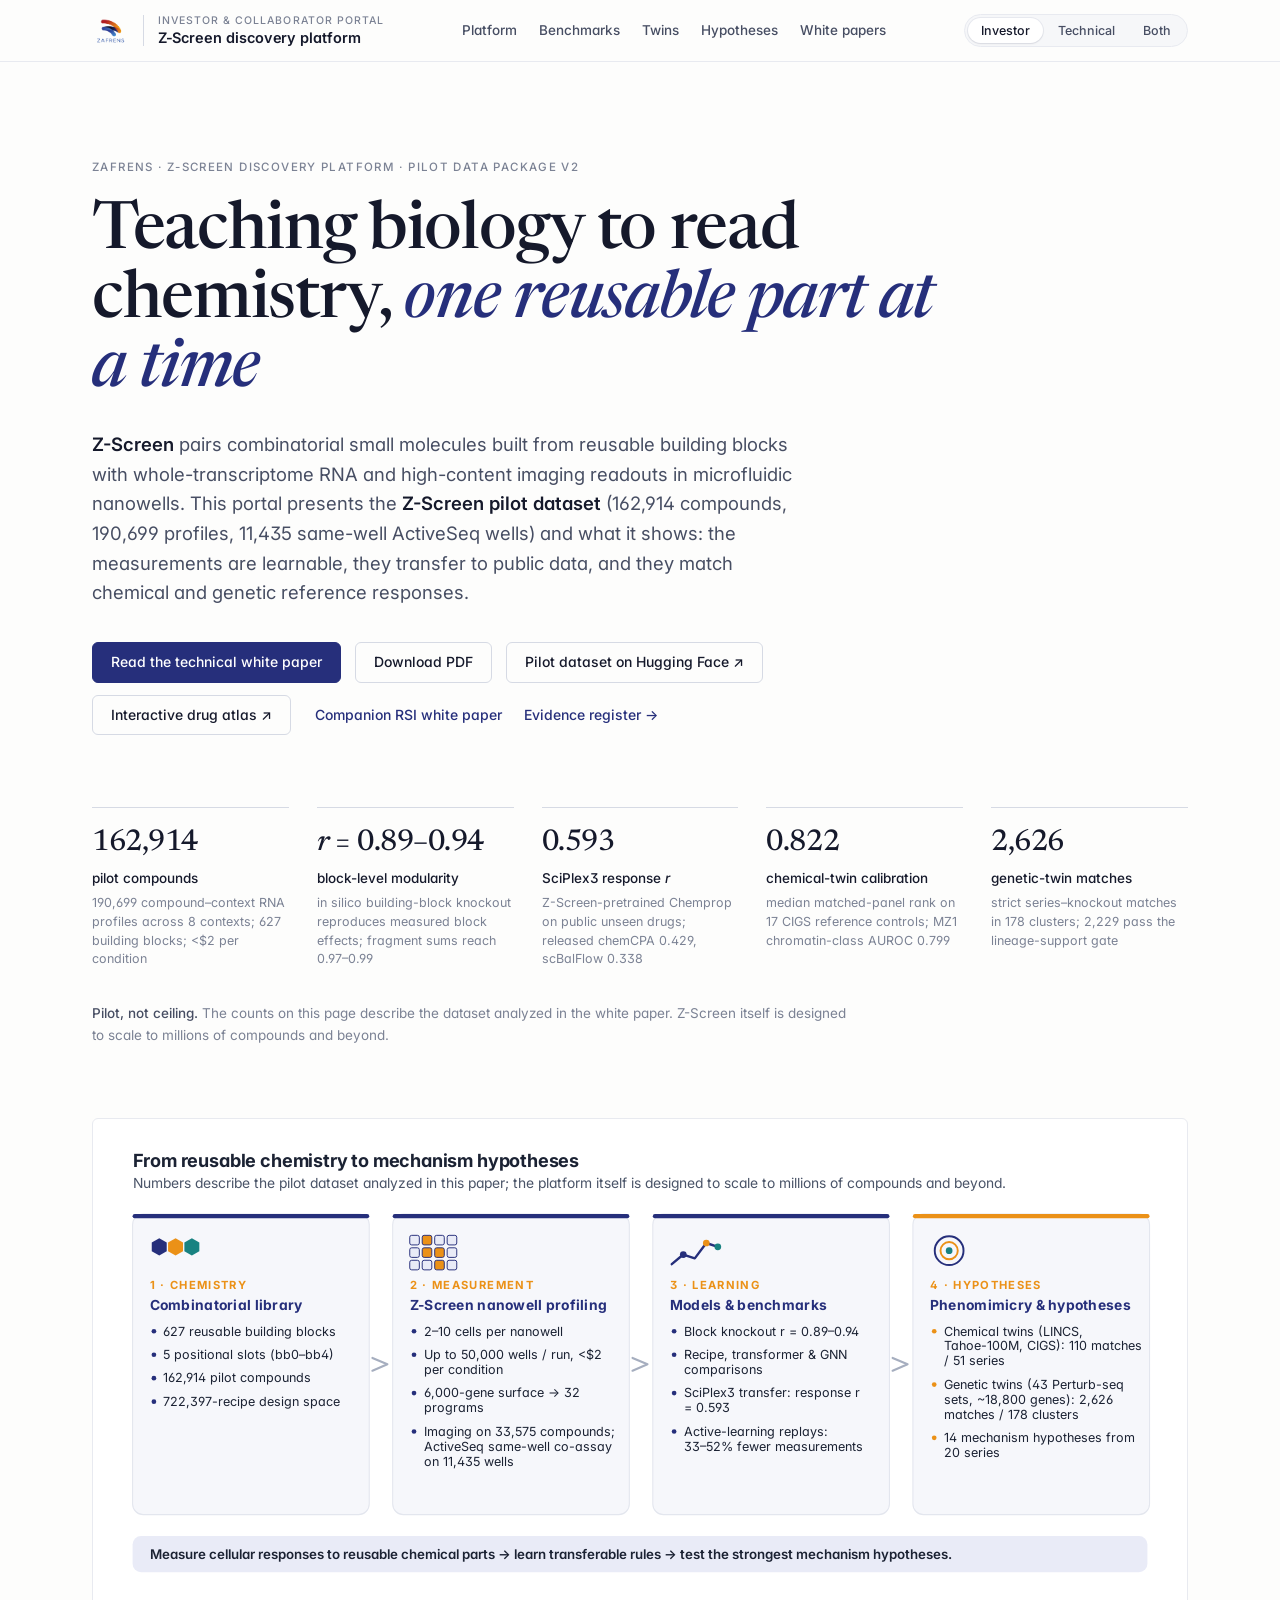
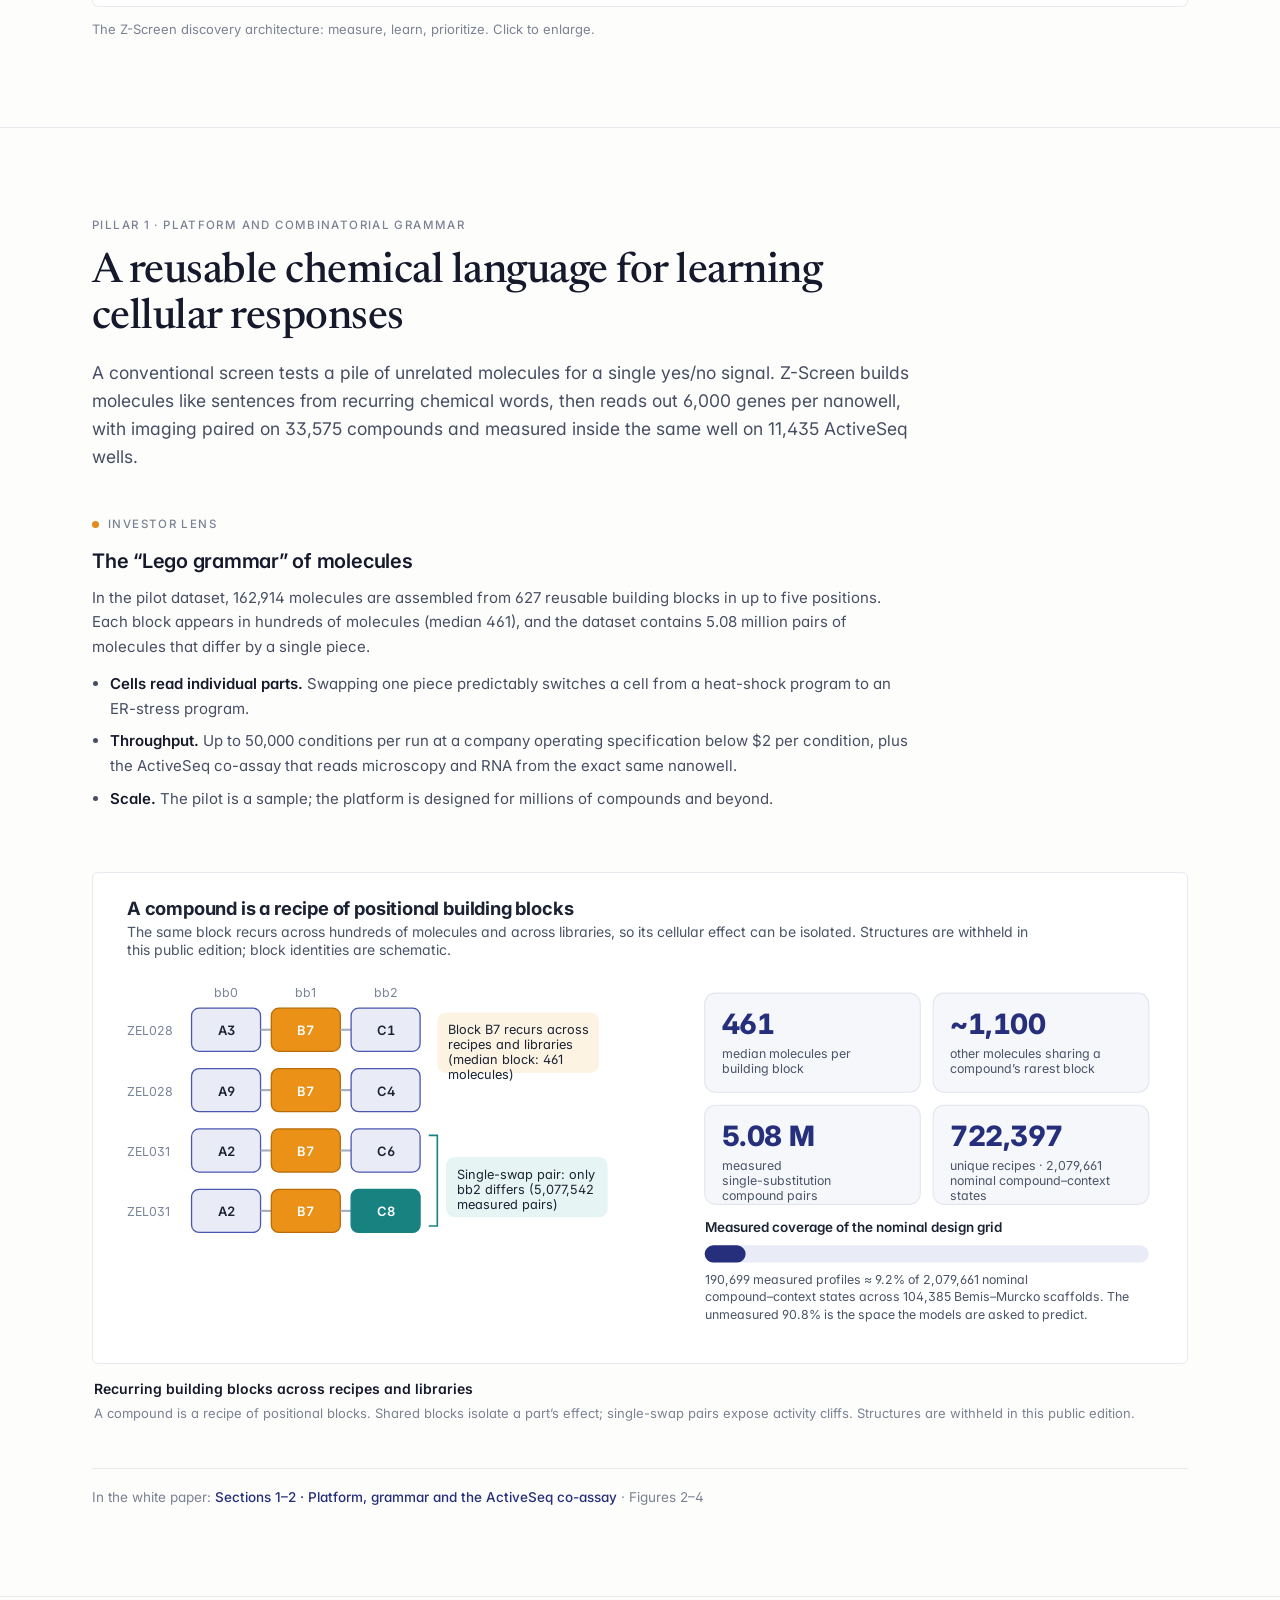
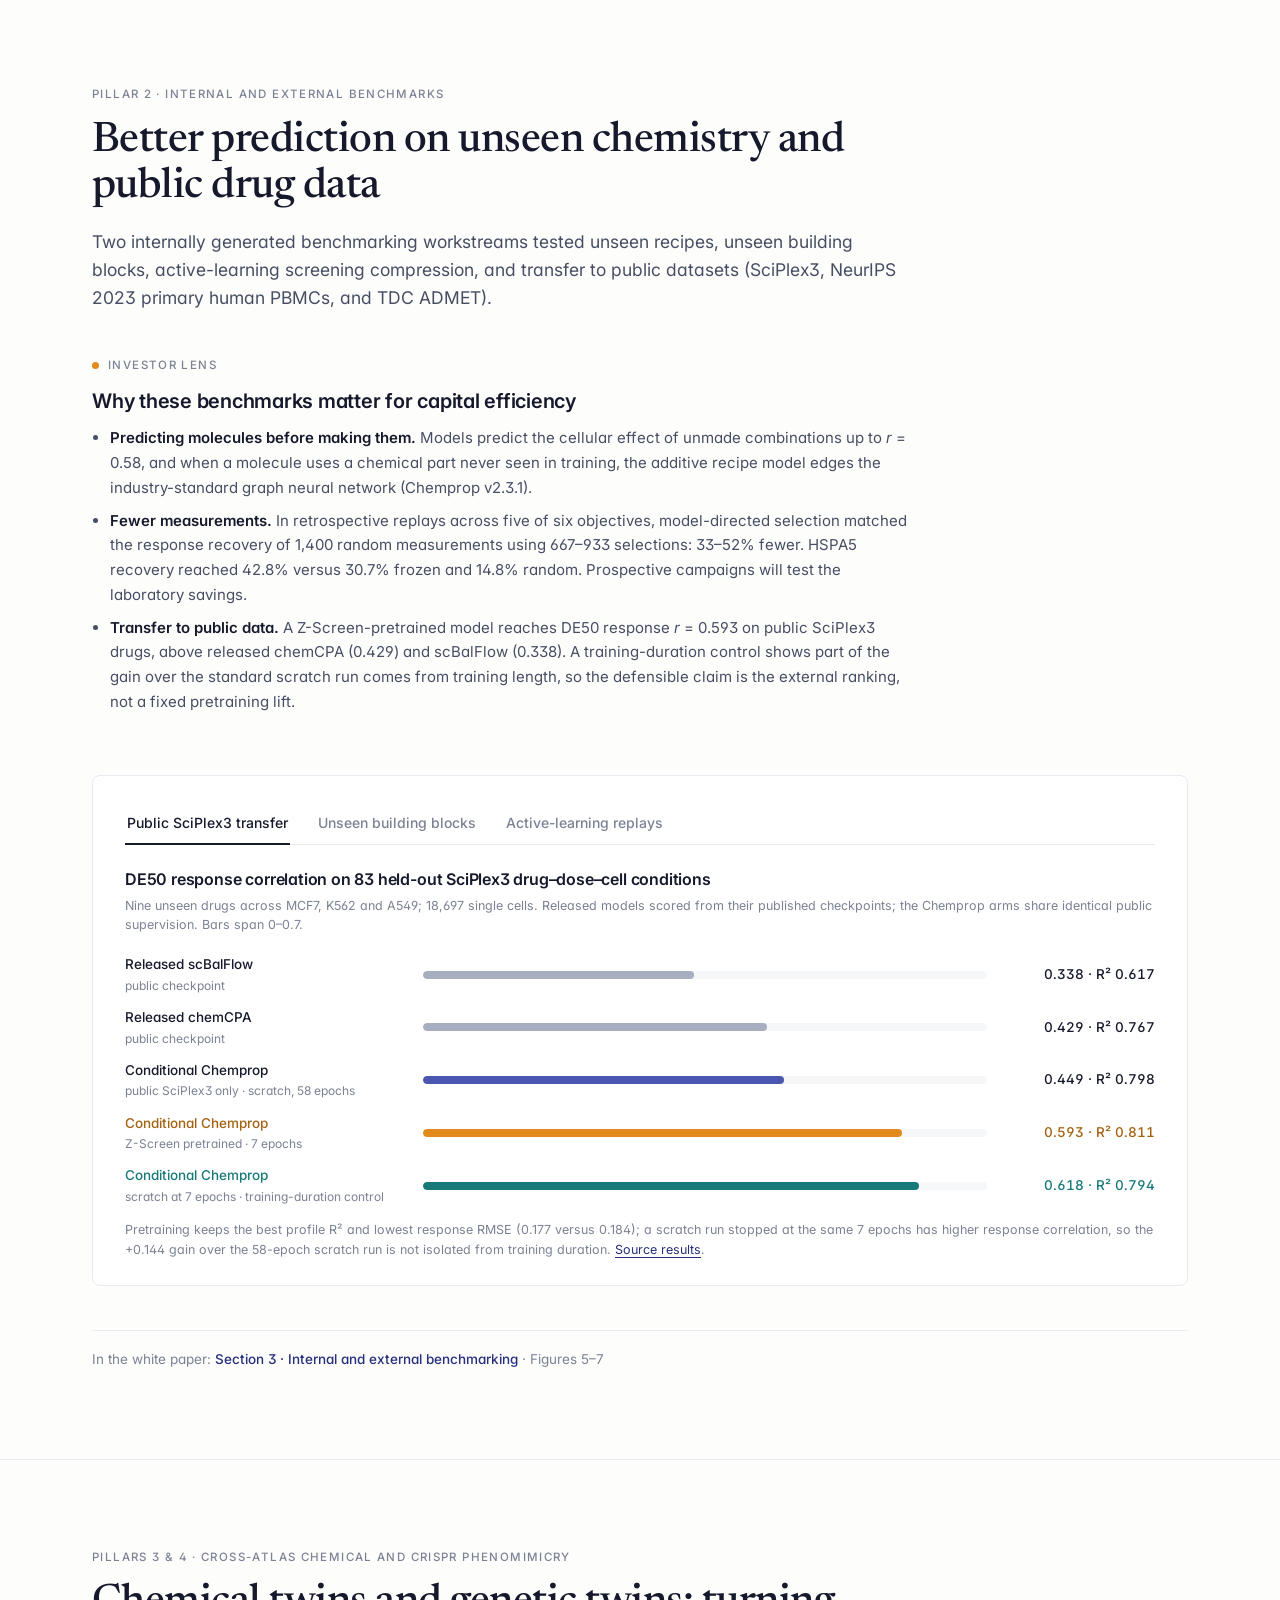
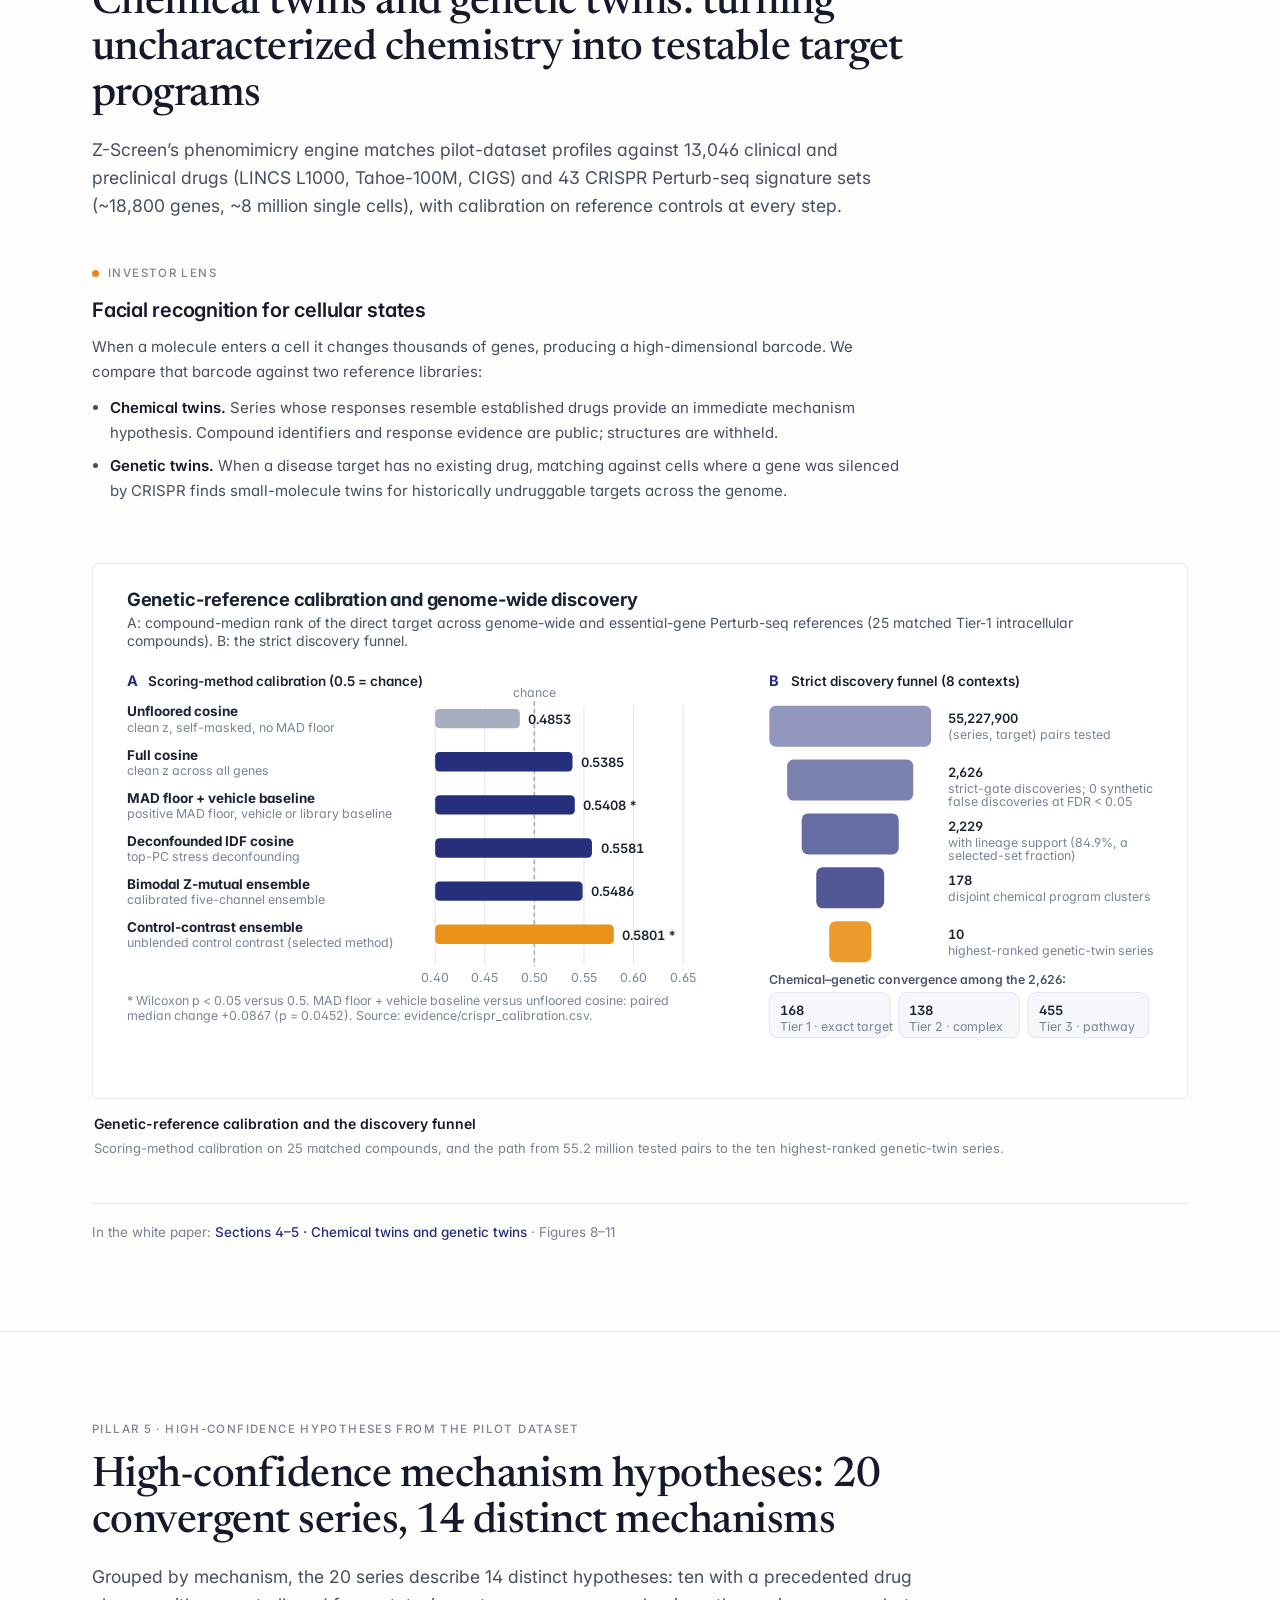
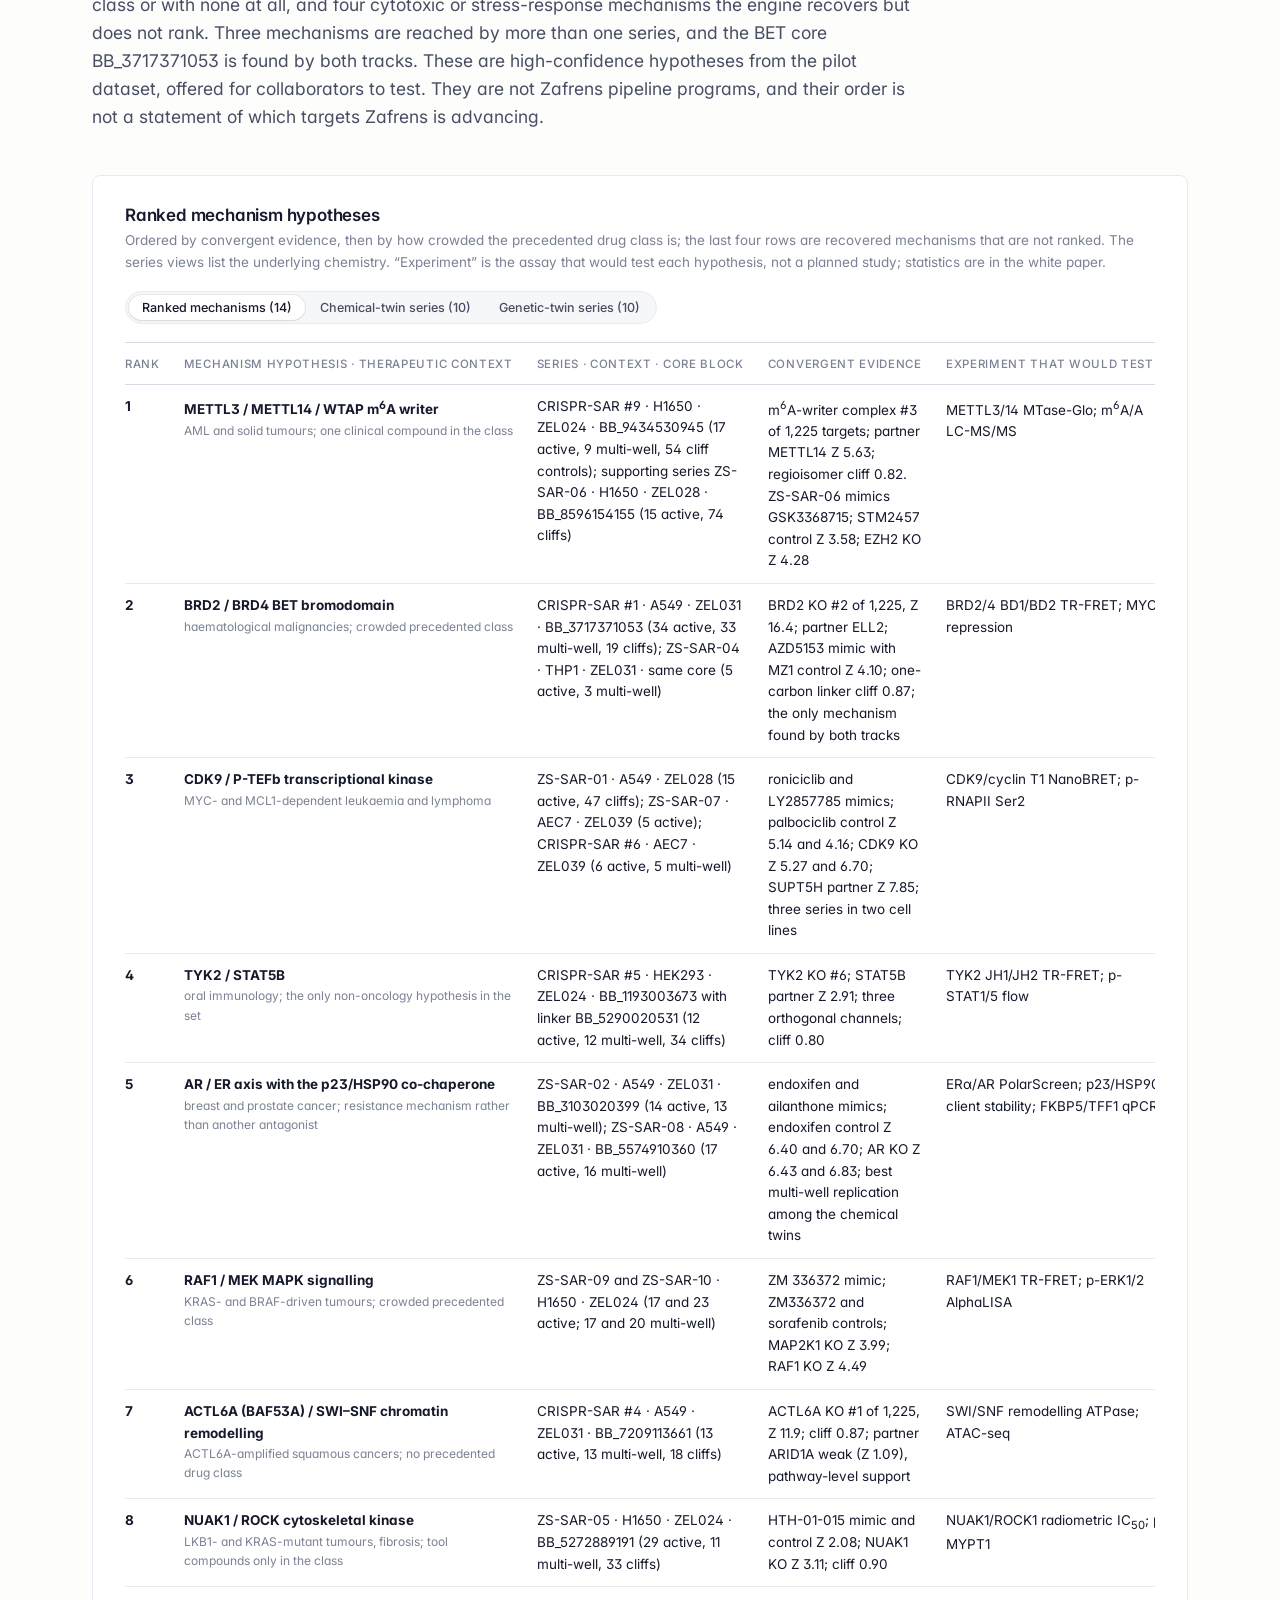
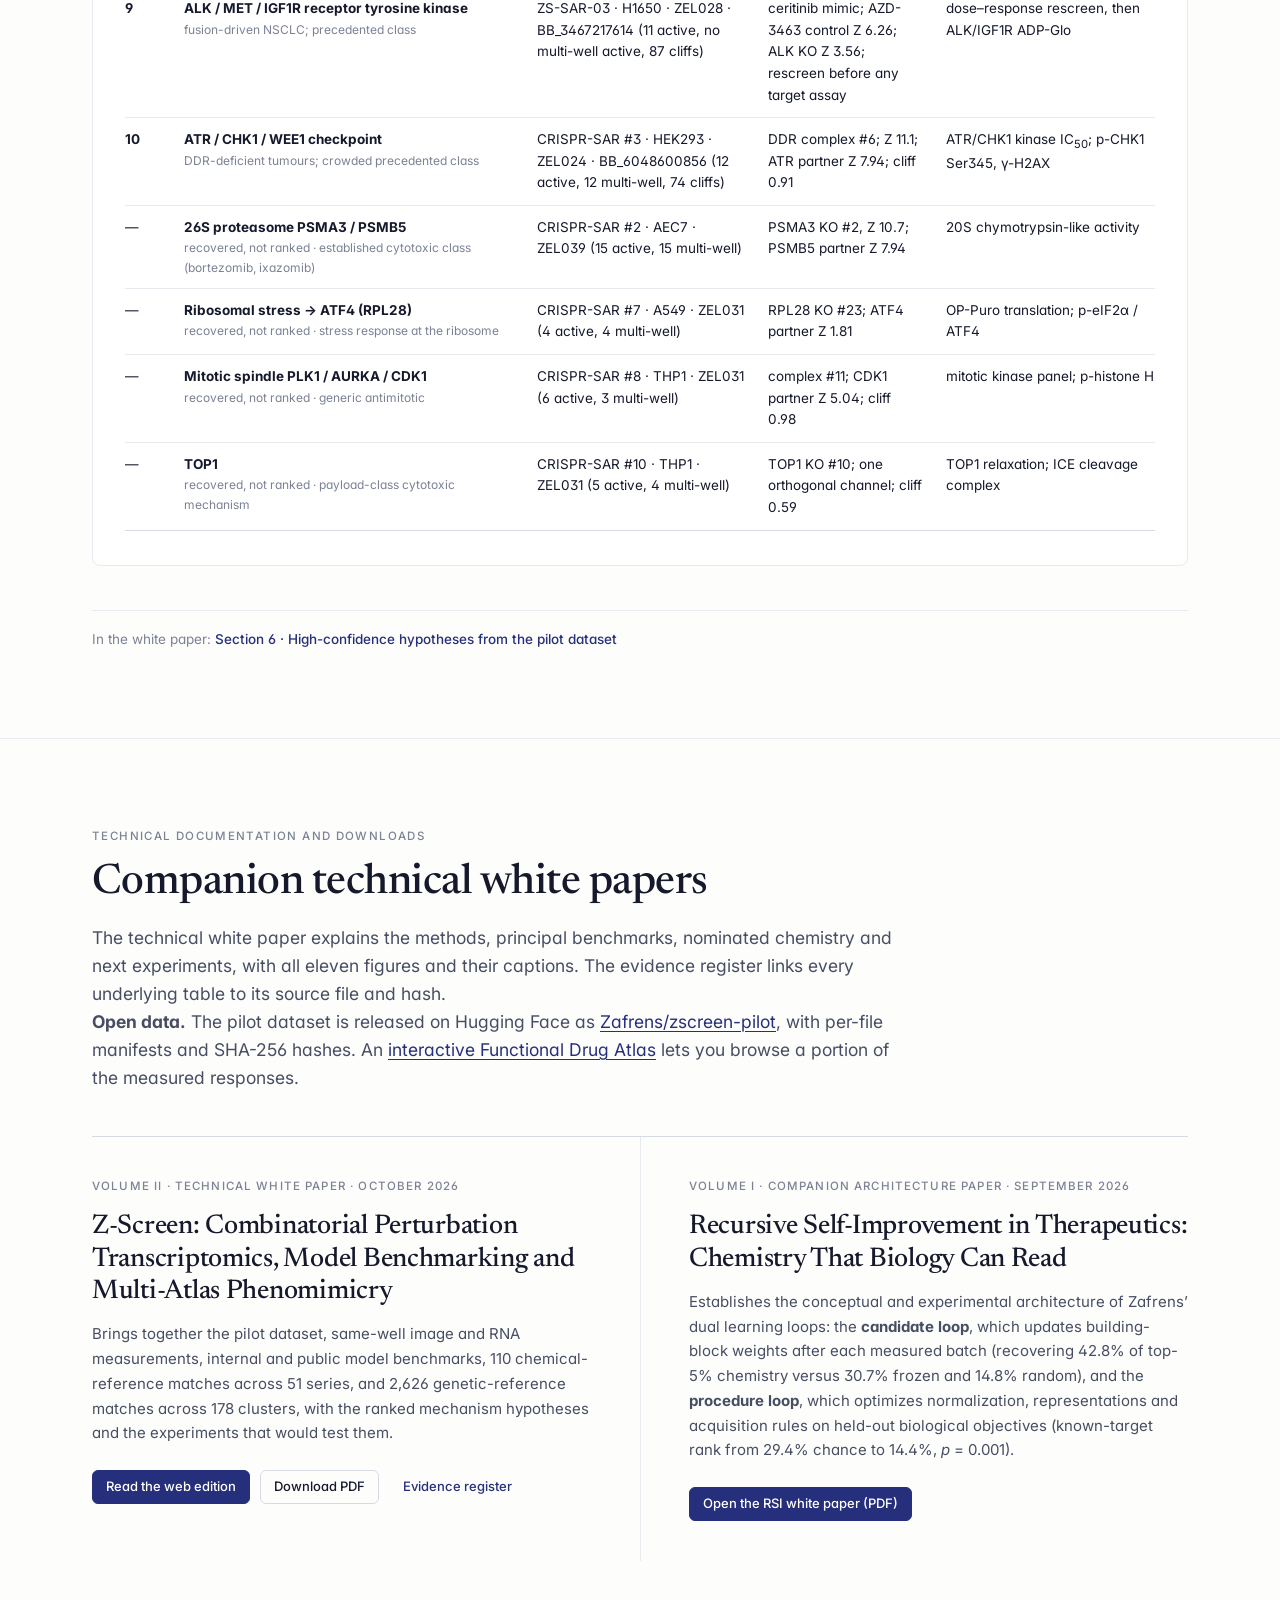
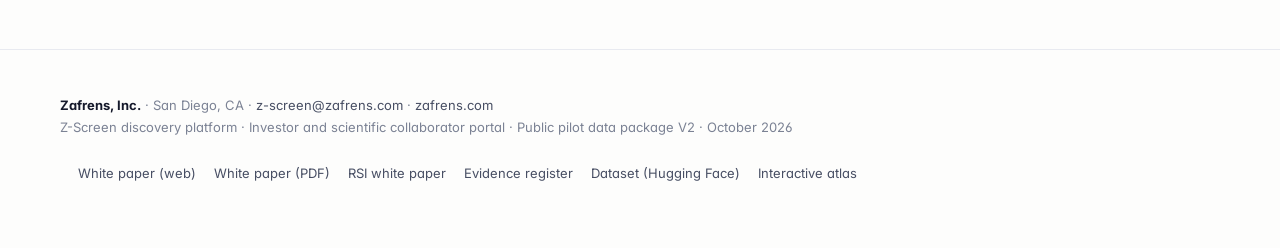
==== commit 11d44379: "Present the twenty series as high-confidence hypotheses from the pilot dataset Section 6, the portal" ====
--- a/docs/index.html
+++ b/docs/index.html
@@ -134,7 +134,7 @@
 <header class="topbar"><div class="topbar-inner">
   <a class="brand" href="#top"><img src="assets/zafrens_logo.png" alt="Zafrens"><span class="brand-text"><small>Investor &amp; collaborator portal</small>Z-Screen discovery platform</span></a>
   <nav class="nav-links" aria-label="Sections">
-    <a href="#grammar">Platform</a><a href="#benchmarks">Benchmarks</a><a href="#twins">Twins</a><a href="#portfolio">Programs</a><a href="#whitepapers">White papers</a>
+    <a href="#grammar">Platform</a><a href="#benchmarks">Benchmarks</a><a href="#twins">Twins</a><a href="#portfolio">Hypotheses</a><a href="#whitepapers">White papers</a>
   </nav>
   <div class="seg" title="Choose a reading lens" role="group" aria-label="Reading lens">
     <button class="active" onclick="setLens('lay', this)">Investor</button>
@@ -167,7 +167,7 @@
 </div></header>
 
 <div class="hero-figure"><div class="container">
-  <div class="frame" onclick="openLightbox('assets/figures/wp/architecture.svg')"><svg xmlns="http://www.w3.org/2000/svg" viewBox="0 0 1000 430" width="1000" height="430" role="img" aria-label="Z-Screen discovery architecture: four stages from combinatorial chemistry to prioritized programs" font-family='Inter, "Segoe UI", system-ui, -apple-system, Roboto, Helvetica, Arial, sans-serif'>
+  <div class="frame" onclick="openLightbox('assets/figures/wp/architecture.svg')"><svg xmlns="http://www.w3.org/2000/svg" viewBox="0 0 1000 430" width="1000" height="430" role="img" aria-label="Z-Screen discovery architecture: four stages from combinatorial chemistry to mechanism hypotheses" font-family='Inter, "Segoe UI", system-ui, -apple-system, Roboto, Helvetica, Arial, sans-serif'>
 <style>
   text{fill:#1B2233}
   .t-title{font-size:17px;font-weight:700;fill:#1B2233;letter-spacing:-0.01em}
@@ -186,7 +186,7 @@
   .grid{stroke:#E3E6EE;stroke-width:1}
   .axis{stroke:#D6DAE4;stroke-width:1}
 </style>
-<rect width="1000" height="430" fill="#FFFFFF"/><text x="24" y="32" class="t-title" >From reusable chemistry to prioritized programs</text><text x="24" y="52" class="t-sub" >Numbers describe the pilot dataset analyzed in this paper; the platform itself is designed to scale to millions of compounds and beyond.</text><rect x="24" y="76" width="222" height="282" rx="10" ry="10" fill="#F6F7FB" stroke="#E3E6EE"/><rect x="24" y="76" width="222" height="4" fill="#262F7B" rx="2"/><g transform="translate(40,96) scale(0.9)"><polygon points="17.8,16.5 10.0,21.0 2.2,16.5 2.2,7.5 10.0,3.0 17.8,7.5" fill="#262F7B"/><polygon points="34.8,16.5 27.0,21.0 19.2,16.5 19.2,7.5 27.0,3.0 34.8,7.5" fill="#EB9117"/><polygon points="51.8,16.5 44.0,21.0 36.2,16.5 36.2,7.5 44.0,3.0 51.8,7.5" fill="#188281"/></g><text x="40" y="146" class="t-kick" >1 · CHEMISTRY</text><text x="40" y="166" class="t-card" >Combinatorial library</text><circle cx="44" cy="186" r="2.2" fill="#262F7B" /><text x="53" y="190" class="t-line" ><tspan x="53" dy="0">627 reusable building blocks</tspan></text><circle cx="44" cy="208" r="2.2" fill="#262F7B" /><text x="53" y="212" class="t-line" ><tspan x="53" dy="0">5 positional slots (bb0–bb4)</tspan></text><circle cx="44" cy="230" r="2.2" fill="#262F7B" /><text x="53" y="234" class="t-line" ><tspan x="53" dy="0">162,914 pilot compounds</tspan></text><circle cx="44" cy="252" r="2.2" fill="#262F7B" /><text x="53" y="256" class="t-line" ><tspan x="53" dy="0">722,397-recipe design space</tspan></text><path d="M249 211 L263 217 L249 223" fill="none" stroke="#A6AEBF" stroke-width="2" stroke-linecap="round" stroke-linejoin="round"/><rect x="268" y="76" width="222" height="282" rx="10" ry="10" fill="#F6F7FB" stroke="#E3E6EE"/><rect x="268" y="76" width="222" height="4" fill="#262F7B" rx="2"/><g transform="translate(284,96) scale(0.9)"><rect x="0" y="0" width="10" height="10" rx="2" ry="2" fill="#E9EBF7" stroke="#262F7B" stroke-width="1"/><rect x="13" y="0" width="10" height="10" rx="2" ry="2" fill="#EB9117" stroke="#262F7B" stroke-width="1"/><rect x="26" y="0" width="10" height="10" rx="2" ry="2" fill="#E9EBF7" stroke="#262F7B" stroke-width="1"/><rect x="39" y="0" width="10" height="10" rx="2" ry="2" fill="#E9EBF7" stroke="#262F7B" stroke-width="1"/><rect x="0" y="13" width="10" height="10" rx="2" ry="2" fill="#E9EBF7" stroke="#262F7B" stroke-width="1"/><rect x="13" y="13" width="10" height="10" rx="2" ry="2" fill="#EB9117" stroke="#262F7B" stroke-width="1"/><rect x="26" y="13" width="10" height="10" rx="2" ry="2" fill="#EB9117" stroke="#262F7B" stroke-width="1"/><rect x="39" y="13" width="10" height="10" rx="2" ry="2" fill="#E9EBF7" stroke="#262F7B" stroke-width="1"/><rect x="0" y="26" width="10" height="10" rx="2" ry="2" fill="#E9EBF7" stroke="#262F7B" stroke-width="1"/><rect x="13" y="26" width="10" height="10" rx="2" ry="2" fill="#E9EBF7" stroke="#262F7B" stroke-width="1"/><rect x="26" y="26" width="10" height="10" rx="2" ry="2" fill="#EB9117" stroke="#262F7B" stroke-width="1"/><rect x="39" y="26" width="10" height="10" rx="2" ry="2" fill="#E9EBF7" stroke="#262F7B" stroke-width="1"/></g><text x="284" y="146" class="t-kick" >2 · MEASUREMENT</text><text x="284" y="166" class="t-card" >Z-Screen nanowell profiling</text><circle cx="288" cy="186" r="2.2" fill="#262F7B" /><text x="297" y="190" class="t-line" ><tspan x="297" dy="0">2–10 cells per nanowell</tspan></text><circle cx="288" cy="208" r="2.2" fill="#262F7B" /><text x="297" y="212" class="t-line" ><tspan x="297" dy="0">Up to 50,000 wells / run, &lt;$2</tspan><tspan x="297" dy="14">per condition</tspan></text><circle cx="288" cy="244" r="2.2" fill="#262F7B" /><text x="297" y="248" class="t-line" ><tspan x="297" dy="0">6,000-gene surface → 32</tspan><tspan x="297" dy="14">programs</tspan></text><circle cx="288" cy="280" r="2.2" fill="#262F7B" /><text x="297" y="284" class="t-line" ><tspan x="297" dy="0">Imaging on 33,575 compounds;</tspan><tspan x="297" dy="14">ActiveSeq same-well co-assay</tspan><tspan x="297" dy="14">on 11,435 wells</tspan></text><path d="M493 211 L507 217 L493 223" fill="none" stroke="#A6AEBF" stroke-width="2" stroke-linecap="round" stroke-linejoin="round"/><rect x="512" y="76" width="222" height="282" rx="10" ry="10" fill="#F6F7FB" stroke="#E3E6EE"/><rect x="512" y="76" width="222" height="4" fill="#262F7B" rx="2"/><g transform="translate(528,96) scale(0.9)"><polyline points="2,30 14,20 26,24 38,8 50,12" fill="none" stroke="#262F7B" stroke-width="2.5" stroke-linejoin="round" stroke-linecap="round"/><circle cx="38" cy="8" r="3.5" fill="#EB9117" /><circle cx="14" cy="20" r="3.5" fill="#262F7B" /><circle cx="50" cy="12" r="3.5" fill="#188281" /></g><text x="528" y="146" class="t-kick" >3 · LEARNING</text><text x="528" y="166" class="t-card" >Models &amp; benchmarks</text><circle cx="532" cy="186" r="2.2" fill="#262F7B" /><text x="541" y="190" class="t-line" ><tspan x="541" dy="0">Block knockout r = 0.89–0.94</tspan></text><circle cx="532" cy="208" r="2.2" fill="#262F7B" /><text x="541" y="212" class="t-line" ><tspan x="541" dy="0">Recipe, transformer &amp; GNN</tspan><tspan x="541" dy="14">comparisons</tspan></text><circle cx="532" cy="244" r="2.2" fill="#262F7B" /><text x="541" y="248" class="t-line" ><tspan x="541" dy="0">SciPlex3 transfer: response r</tspan><tspan x="541" dy="14">= 0.593</tspan></text><circle cx="532" cy="280" r="2.2" fill="#262F7B" /><text x="541" y="284" class="t-line" ><tspan x="541" dy="0">Active-learning replays:</tspan><tspan x="541" dy="14">33–52% fewer measurements</tspan></text><path d="M737 211 L751 217 L737 223" fill="none" stroke="#A6AEBF" stroke-width="2" stroke-linecap="round" stroke-linejoin="round"/><rect x="756" y="76" width="222" height="282" rx="10" ry="10" fill="#F6F7FB" stroke="#E3E6EE"/><rect x="756" y="76" width="222" height="4" fill="#EB9117" rx="2"/><g transform="translate(772,96) scale(0.9)"><circle cx="20" cy="16" r="15" fill="none" stroke="#262F7B" stroke-width="2"/><circle cx="20" cy="16" r="9" fill="none" stroke="#EB9117" stroke-width="2"/><circle cx="20" cy="16" r="3.5" fill="#188281" /></g><text x="772" y="146" class="t-kick" >4 · PRIORITIZATION</text><text x="772" y="166" class="t-card" >Phenomimicry &amp; programs</text><circle cx="776" cy="186" r="2.2" fill="#EB9117" /><text x="785" y="190" class="t-line" ><tspan x="785" dy="0">Chemical twins (LINCS,</tspan><tspan x="785" dy="14">Tahoe-100M, CIGS): 110 matches</tspan><tspan x="785" dy="14">/ 51 series</tspan></text><circle cx="776" cy="236" r="2.2" fill="#EB9117" /><text x="785" y="240" class="t-line" ><tspan x="785" dy="0">Genetic twins (43 Perturb-seq</tspan><tspan x="785" dy="14">sets, ~18,800 genes): 2,626</tspan><tspan x="785" dy="14">matches / 178 clusters</tspan></text><circle cx="776" cy="286" r="2.2" fill="#EB9117" /><text x="785" y="290" class="t-line" ><tspan x="785" dy="0">20 prioritized programs for</tspan><tspan x="785" dy="14">wet-lab follow-up</tspan></text><rect x="24" y="378" width="952" height="34" rx="8" ry="8" fill="#E9EBF7" /><text x="40" y="400" class="t-lbl" fill="#262F7B" font-weight="600">Measure cellular responses to reusable chemical parts → learn transferable rules → test the strongest chemical programs.</text></svg></div>
+<rect width="1000" height="430" fill="#FFFFFF"/><text x="24" y="32" class="t-title" >From reusable chemistry to mechanism hypotheses</text><text x="24" y="52" class="t-sub" >Numbers describe the pilot dataset analyzed in this paper; the platform itself is designed to scale to millions of compounds and beyond.</text><rect x="24" y="76" width="222" height="282" rx="10" ry="10" fill="#F6F7FB" stroke="#E3E6EE"/><rect x="24" y="76" width="222" height="4" fill="#262F7B" rx="2"/><g transform="translate(40,96) scale(0.9)"><polygon points="17.8,16.5 10.0,21.0 2.2,16.5 2.2,7.5 10.0,3.0 17.8,7.5" fill="#262F7B"/><polygon points="34.8,16.5 27.0,21.0 19.2,16.5 19.2,7.5 27.0,3.0 34.8,7.5" fill="#EB9117"/><polygon points="51.8,16.5 44.0,21.0 36.2,16.5 36.2,7.5 44.0,3.0 51.8,7.5" fill="#188281"/></g><text x="40" y="146" class="t-kick" >1 · CHEMISTRY</text><text x="40" y="166" class="t-card" >Combinatorial library</text><circle cx="44" cy="186" r="2.2" fill="#262F7B" /><text x="53" y="190" class="t-line" ><tspan x="53" dy="0">627 reusable building blocks</tspan></text><circle cx="44" cy="208" r="2.2" fill="#262F7B" /><text x="53" y="212" class="t-line" ><tspan x="53" dy="0">5 positional slots (bb0–bb4)</tspan></text><circle cx="44" cy="230" r="2.2" fill="#262F7B" /><text x="53" y="234" class="t-line" ><tspan x="53" dy="0">162,914 pilot compounds</tspan></text><circle cx="44" cy="252" r="2.2" fill="#262F7B" /><text x="53" y="256" class="t-line" ><tspan x="53" dy="0">722,397-recipe design space</tspan></text><path d="M249 211 L263 217 L249 223" fill="none" stroke="#A6AEBF" stroke-width="2" stroke-linecap="round" stroke-linejoin="round"/><rect x="268" y="76" width="222" height="282" rx="10" ry="10" fill="#F6F7FB" stroke="#E3E6EE"/><rect x="268" y="76" width="222" height="4" fill="#262F7B" rx="2"/><g transform="translate(284,96) scale(0.9)"><rect x="0" y="0" width="10" height="10" rx="2" ry="2" fill="#E9EBF7" stroke="#262F7B" stroke-width="1"/><rect x="13" y="0" width="10" height="10" rx="2" ry="2" fill="#EB9117" stroke="#262F7B" stroke-width="1"/><rect x="26" y="0" width="10" height="10" rx="2" ry="2" fill="#E9EBF7" stroke="#262F7B" stroke-width="1"/><rect x="39" y="0" width="10" height="10" rx="2" ry="2" fill="#E9EBF7" stroke="#262F7B" stroke-width="1"/><rect x="0" y="13" width="10" height="10" rx="2" ry="2" fill="#E9EBF7" stroke="#262F7B" stroke-width="1"/><rect x="13" y="13" width="10" height="10" rx="2" ry="2" fill="#EB9117" stroke="#262F7B" stroke-width="1"/><rect x="26" y="13" width="10" height="10" rx="2" ry="2" fill="#EB9117" stroke="#262F7B" stroke-width="1"/><rect x="39" y="13" width="10" height="10" rx="2" ry="2" fill="#E9EBF7" stroke="#262F7B" stroke-width="1"/><rect x="0" y="26" width="10" height="10" rx="2" ry="2" fill="#E9EBF7" stroke="#262F7B" stroke-width="1"/><rect x="13" y="26" width="10" height="10" rx="2" ry="2" fill="#E9EBF7" stroke="#262F7B" stroke-width="1"/><rect x="26" y="26" width="10" height="10" rx="2" ry="2" fill="#EB9117" stroke="#262F7B" stroke-width="1"/><rect x="39" y="26" width="10" height="10" rx="2" ry="2" fill="#E9EBF7" stroke="#262F7B" stroke-width="1"/></g><text x="284" y="146" class="t-kick" >2 · MEASUREMENT</text><text x="284" y="166" class="t-card" >Z-Screen nanowell profiling</text><circle cx="288" cy="186" r="2.2" fill="#262F7B" /><text x="297" y="190" class="t-line" ><tspan x="297" dy="0">2–10 cells per nanowell</tspan></text><circle cx="288" cy="208" r="2.2" fill="#262F7B" /><text x="297" y="212" class="t-line" ><tspan x="297" dy="0">Up to 50,000 wells / run, &lt;$2</tspan><tspan x="297" dy="14">per condition</tspan></text><circle cx="288" cy="244" r="2.2" fill="#262F7B" /><text x="297" y="248" class="t-line" ><tspan x="297" dy="0">6,000-gene surface → 32</tspan><tspan x="297" dy="14">programs</tspan></text><circle cx="288" cy="280" r="2.2" fill="#262F7B" /><text x="297" y="284" class="t-line" ><tspan x="297" dy="0">Imaging on 33,575 compounds;</tspan><tspan x="297" dy="14">ActiveSeq same-well co-assay</tspan><tspan x="297" dy="14">on 11,435 wells</tspan></text><path d="M493 211 L507 217 L493 223" fill="none" stroke="#A6AEBF" stroke-width="2" stroke-linecap="round" stroke-linejoin="round"/><rect x="512" y="76" width="222" height="282" rx="10" ry="10" fill="#F6F7FB" stroke="#E3E6EE"/><rect x="512" y="76" width="222" height="4" fill="#262F7B" rx="2"/><g transform="translate(528,96) scale(0.9)"><polyline points="2,30 14,20 26,24 38,8 50,12" fill="none" stroke="#262F7B" stroke-width="2.5" stroke-linejoin="round" stroke-linecap="round"/><circle cx="38" cy="8" r="3.5" fill="#EB9117" /><circle cx="14" cy="20" r="3.5" fill="#262F7B" /><circle cx="50" cy="12" r="3.5" fill="#188281" /></g><text x="528" y="146" class="t-kick" >3 · LEARNING</text><text x="528" y="166" class="t-card" >Models &amp; benchmarks</text><circle cx="532" cy="186" r="2.2" fill="#262F7B" /><text x="541" y="190" class="t-line" ><tspan x="541" dy="0">Block knockout r = 0.89–0.94</tspan></text><circle cx="532" cy="208" r="2.2" fill="#262F7B" /><text x="541" y="212" class="t-line" ><tspan x="541" dy="0">Recipe, transformer &amp; GNN</tspan><tspan x="541" dy="14">comparisons</tspan></text><circle cx="532" cy="244" r="2.2" fill="#262F7B" /><text x="541" y="248" class="t-line" ><tspan x="541" dy="0">SciPlex3 transfer: response r</tspan><tspan x="541" dy="14">= 0.593</tspan></text><circle cx="532" cy="280" r="2.2" fill="#262F7B" /><text x="541" y="284" class="t-line" ><tspan x="541" dy="0">Active-learning replays:</tspan><tspan x="541" dy="14">33–52% fewer measurements</tspan></text><path d="M737 211 L751 217 L737 223" fill="none" stroke="#A6AEBF" stroke-width="2" stroke-linecap="round" stroke-linejoin="round"/><rect x="756" y="76" width="222" height="282" rx="10" ry="10" fill="#F6F7FB" stroke="#E3E6EE"/><rect x="756" y="76" width="222" height="4" fill="#EB9117" rx="2"/><g transform="translate(772,96) scale(0.9)"><circle cx="20" cy="16" r="15" fill="none" stroke="#262F7B" stroke-width="2"/><circle cx="20" cy="16" r="9" fill="none" stroke="#EB9117" stroke-width="2"/><circle cx="20" cy="16" r="3.5" fill="#188281" /></g><text x="772" y="146" class="t-kick" >4 · HYPOTHESES</text><text x="772" y="166" class="t-card" >Phenomimicry &amp; hypotheses</text><circle cx="776" cy="186" r="2.2" fill="#EB9117" /><text x="785" y="190" class="t-line" ><tspan x="785" dy="0">Chemical twins (LINCS,</tspan><tspan x="785" dy="14">Tahoe-100M, CIGS): 110 matches</tspan><tspan x="785" dy="14">/ 51 series</tspan></text><circle cx="776" cy="236" r="2.2" fill="#EB9117" /><text x="785" y="240" class="t-line" ><tspan x="785" dy="0">Genetic twins (43 Perturb-seq</tspan><tspan x="785" dy="14">sets, ~18,800 genes): 2,626</tspan><tspan x="785" dy="14">matches / 178 clusters</tspan></text><circle cx="776" cy="286" r="2.2" fill="#EB9117" /><text x="785" y="290" class="t-line" ><tspan x="785" dy="0">14 mechanism hypotheses from</tspan><tspan x="785" dy="14">20 series</tspan></text><rect x="24" y="378" width="952" height="34" rx="8" ry="8" fill="#E9EBF7" /><text x="40" y="400" class="t-lbl" fill="#262F7B" font-weight="600">Measure cellular responses to reusable chemical parts → learn transferable rules → test the strongest mechanism hypotheses.</text></svg></div>
   <div class="cap">The Z-Screen discovery architecture: measure, learn, prioritize. Click to enlarge.</div>
 </div></div>
 
@@ -360,7 +360,7 @@
   .grid{stroke:#E3E6EE;stroke-width:1}
   .axis{stroke:#D6DAE4;stroke-width:1}
 </style>
-<rect width="1000" height="480" fill="#FFFFFF"/><text x="24" y="32" class="t-title" >Genetic-reference calibration and genome-wide discovery</text><text x="24" y="52" class="t-sub" ><tspan x="24" dy="0">A: compound-median rank of the direct target across genome-wide and essential-gene Perturb-seq references (25 matched Tier-1 intracellular</tspan><tspan x="24" dy="17">compounds). B: the strict discovery funnel.</tspan></text><text x="24" y="106" class="t-panel" >A</text><text x="44" y="106" class="t-lbl" font-weight="600">Scoring-method calibration (0.5 = chance)</text><line x1="310" y1="124" x2="310" y2="364" stroke="#E3E6EE" /><text x="310" y="380" class="t-ax" text-anchor="middle">0.40</text><line x1="356" y1="124" x2="356" y2="364" stroke="#E3E6EE" /><text x="356" y="380" class="t-ax" text-anchor="middle">0.45</text><line x1="402" y1="124" x2="402" y2="364" stroke="#E3E6EE" /><text x="402" y="380" class="t-ax" text-anchor="middle">0.50</text><line x1="448" y1="124" x2="448" y2="364" stroke="#E3E6EE" /><text x="448" y="380" class="t-ax" text-anchor="middle">0.55</text><line x1="494.00000000000006" y1="124" x2="494.00000000000006" y2="364" stroke="#E3E6EE" /><text x="494.00000000000006" y="380" class="t-ax" text-anchor="middle">0.60</text><line x1="540.0000000000001" y1="124" x2="540.0000000000001" y2="364" stroke="#E3E6EE" /><text x="540.0000000000001" y="380" class="t-ax" text-anchor="middle">0.65</text><line x1="402" y1="120" x2="402" y2="366" stroke="#A6AEBF" stroke-dasharray="4 3" stroke-width="1.5"/><text x="402" y="116" class="t-ax" text-anchor="middle">chance</text><text x="24" y="134" class="t-lbl" font-weight="700">Unfloored cosine</text><text x="24" y="148" class="t-note" ><tspan x="24" dy="0">clean z, self-masked, no MAD floor</tspan></text><rect x="310" y="127" width="78.50974823876356" height="18" rx="4" ry="4" fill="#A6AEBF" /><text x="396.50974823876356" y="141" class="t-num" >0.4853</text><text x="24" y="174" class="t-lbl" font-weight="700">Full cosine</text><text x="24" y="188" class="t-note" ><tspan x="24" dy="0">clean z across all genes</tspan></text><rect x="310" y="167" width="127.40589296452191" height="18" rx="4" ry="4" fill="#262F7B" /><text x="445.4058929645219" y="181" class="t-num" >0.5385</text><text x="24" y="214" class="t-lbl" font-weight="700">MAD floor + vehicle baseline</text><text x="24" y="228" class="t-note" ><tspan x="24" dy="0">positive MAD floor, vehicle or library baseline</tspan></text><rect x="310" y="207" width="129.51785404849272" height="18" rx="4" ry="4" fill="#262F7B" /><text x="447.5178540484927" y="221" class="t-num" >0.5408 *</text><text x="24" y="254" class="t-lbl" font-weight="700">Deconfounded IDF cosine</text><text x="24" y="268" class="t-note" ><tspan x="24" dy="0">top-PC stress deconfounding</tspan></text><rect x="310" y="247" width="145.43919765984117" height="18" rx="4" ry="4" fill="#262F7B" /><text x="463.43919765984117" y="261" class="t-num" >0.5581</text><text x="24" y="294" class="t-lbl" font-weight="700">Bimodal Z-mutual ensemble</text><text x="24" y="308" class="t-note" ><tspan x="24" dy="0">calibrated five-channel ensemble</tspan></text><rect x="310" y="287" width="136.74301175712264" height="18" rx="4" ry="4" fill="#262F7B" /><text x="454.74301175712264" y="301" class="t-num" >0.5486</text><text x="24" y="334" class="t-lbl" font-weight="700">Control-contrast ensemble</text><text x="24" y="348" class="t-note" ><tspan x="24" dy="0">unblended control contrast (selected method)</tspan></text><rect x="310" y="327" width="165.706515209437" height="18" rx="4" ry="4" fill="#EB9117" /><text x="483.706515209437" y="341" class="t-num" >0.5801 *</text><text x="24" y="402" class="t-note" ><tspan x="24" dy="0">* Wilcoxon p &lt; 0.05 versus 0.5. MAD floor + vehicle baseline versus unfloored cosine: paired</tspan><tspan x="24" dy="14">median change +0.0867 (p = 0.0452). Source: evidence/crispr_calibration.csv.</tspan></text><text x="620" y="106" class="t-panel" >B</text><text x="640" y="106" class="t-lbl" font-weight="600">Strict discovery funnel (8 contexts)</text><rect x="620" y="124" width="150" height="38" rx="6" ry="6" fill="#262F7B" opacity="0.5"/><text x="786" y="140" class="t-num" font-size="15" font-weight="800">55,227,900</text><text x="786" y="155" class="t-note" ><tspan x="786" dy="0">(series, target) pairs tested</tspan></text><rect x="636.5" y="174" width="117" height="38" rx="6" ry="6" fill="#262F7B" opacity="0.6"/><text x="786" y="190" class="t-num" font-size="15" font-weight="800">2,626</text><text x="786" y="205" class="t-note" ><tspan x="786" dy="0">strict-gate discoveries; 0 synthetic</tspan><tspan x="786" dy="12">false discoveries at FDR &lt; 0.05</tspan></text><rect x="650" y="224" width="90" height="38" rx="6" ry="6" fill="#262F7B" opacity="0.7"/><text x="786" y="240" class="t-num" font-size="15" font-weight="800">2,229</text><text x="786" y="255" class="t-note" ><tspan x="786" dy="0">with lineage support (84.9%, a</tspan><tspan x="786" dy="12">selected-set fraction)</tspan></text><rect x="663.5" y="274" width="63" height="38" rx="6" ry="6" fill="#262F7B" opacity="0.8"/><text x="786" y="290" class="t-num" font-size="15" font-weight="800">178</text><text x="786" y="305" class="t-note" ><tspan x="786" dy="0">disjoint chemical program clusters</tspan></text><rect x="675.5" y="324" width="39" height="38" rx="6" ry="6" fill="#EB9117" opacity="0.9"/><text x="786" y="340" class="t-num" font-size="15" font-weight="800">10</text><text x="786" y="355" class="t-note" ><tspan x="786" dy="0">prioritized genetic-twin programs</tspan></text><text x="620" y="382" class="t-lbl2" font-weight="600">Chemical–genetic convergence among the 2,626:</text><rect x="620" y="390" width="112" height="42" rx="8" ry="8" fill="#F6F7FB" stroke="#E3E6EE"/><text x="630" y="411" class="t-num" font-size="16" fill="#262F7B" font-weight="800">168</text><text x="630" y="426" class="t-note" >Tier 1 · exact target</text><rect x="740" y="390" width="112" height="42" rx="8" ry="8" fill="#F6F7FB" stroke="#E3E6EE"/><text x="750" y="411" class="t-num" font-size="16" fill="#4A56B0" font-weight="800">138</text><text x="750" y="426" class="t-note" >Tier 2 · complex</text><rect x="860" y="390" width="112" height="42" rx="8" ry="8" fill="#F6F7FB" stroke="#E3E6EE"/><text x="870" y="411" class="t-num" font-size="16" fill="#A6AEBF" font-weight="800">455</text><text x="870" y="426" class="t-note" >Tier 3 · pathway</text></svg></div><div class="t">Genetic-reference calibration and the discovery funnel</div><div class="d">Scoring-method calibration on 25 matched compounds, and the path from 55.2 million tested pairs to 10 prioritized programs.</div></div>
+<rect width="1000" height="480" fill="#FFFFFF"/><text x="24" y="32" class="t-title" >Genetic-reference calibration and genome-wide discovery</text><text x="24" y="52" class="t-sub" ><tspan x="24" dy="0">A: compound-median rank of the direct target across genome-wide and essential-gene Perturb-seq references (25 matched Tier-1 intracellular</tspan><tspan x="24" dy="17">compounds). B: the strict discovery funnel.</tspan></text><text x="24" y="106" class="t-panel" >A</text><text x="44" y="106" class="t-lbl" font-weight="600">Scoring-method calibration (0.5 = chance)</text><line x1="310" y1="124" x2="310" y2="364" stroke="#E3E6EE" /><text x="310" y="380" class="t-ax" text-anchor="middle">0.40</text><line x1="356" y1="124" x2="356" y2="364" stroke="#E3E6EE" /><text x="356" y="380" class="t-ax" text-anchor="middle">0.45</text><line x1="402" y1="124" x2="402" y2="364" stroke="#E3E6EE" /><text x="402" y="380" class="t-ax" text-anchor="middle">0.50</text><line x1="448" y1="124" x2="448" y2="364" stroke="#E3E6EE" /><text x="448" y="380" class="t-ax" text-anchor="middle">0.55</text><line x1="494.00000000000006" y1="124" x2="494.00000000000006" y2="364" stroke="#E3E6EE" /><text x="494.00000000000006" y="380" class="t-ax" text-anchor="middle">0.60</text><line x1="540.0000000000001" y1="124" x2="540.0000000000001" y2="364" stroke="#E3E6EE" /><text x="540.0000000000001" y="380" class="t-ax" text-anchor="middle">0.65</text><line x1="402" y1="120" x2="402" y2="366" stroke="#A6AEBF" stroke-dasharray="4 3" stroke-width="1.5"/><text x="402" y="116" class="t-ax" text-anchor="middle">chance</text><text x="24" y="134" class="t-lbl" font-weight="700">Unfloored cosine</text><text x="24" y="148" class="t-note" ><tspan x="24" dy="0">clean z, self-masked, no MAD floor</tspan></text><rect x="310" y="127" width="78.50974823876356" height="18" rx="4" ry="4" fill="#A6AEBF" /><text x="396.50974823876356" y="141" class="t-num" >0.4853</text><text x="24" y="174" class="t-lbl" font-weight="700">Full cosine</text><text x="24" y="188" class="t-note" ><tspan x="24" dy="0">clean z across all genes</tspan></text><rect x="310" y="167" width="127.40589296452191" height="18" rx="4" ry="4" fill="#262F7B" /><text x="445.4058929645219" y="181" class="t-num" >0.5385</text><text x="24" y="214" class="t-lbl" font-weight="700">MAD floor + vehicle baseline</text><text x="24" y="228" class="t-note" ><tspan x="24" dy="0">positive MAD floor, vehicle or library baseline</tspan></text><rect x="310" y="207" width="129.51785404849272" height="18" rx="4" ry="4" fill="#262F7B" /><text x="447.5178540484927" y="221" class="t-num" >0.5408 *</text><text x="24" y="254" class="t-lbl" font-weight="700">Deconfounded IDF cosine</text><text x="24" y="268" class="t-note" ><tspan x="24" dy="0">top-PC stress deconfounding</tspan></text><rect x="310" y="247" width="145.43919765984117" height="18" rx="4" ry="4" fill="#262F7B" /><text x="463.43919765984117" y="261" class="t-num" >0.5581</text><text x="24" y="294" class="t-lbl" font-weight="700">Bimodal Z-mutual ensemble</text><text x="24" y="308" class="t-note" ><tspan x="24" dy="0">calibrated five-channel ensemble</tspan></text><rect x="310" y="287" width="136.74301175712264" height="18" rx="4" ry="4" fill="#262F7B" /><text x="454.74301175712264" y="301" class="t-num" >0.5486</text><text x="24" y="334" class="t-lbl" font-weight="700">Control-contrast ensemble</text><text x="24" y="348" class="t-note" ><tspan x="24" dy="0">unblended control contrast (selected method)</tspan></text><rect x="310" y="327" width="165.706515209437" height="18" rx="4" ry="4" fill="#EB9117" /><text x="483.706515209437" y="341" class="t-num" >0.5801 *</text><text x="24" y="402" class="t-note" ><tspan x="24" dy="0">* Wilcoxon p &lt; 0.05 versus 0.5. MAD floor + vehicle baseline versus unfloored cosine: paired</tspan><tspan x="24" dy="14">median change +0.0867 (p = 0.0452). Source: evidence/crispr_calibration.csv.</tspan></text><text x="620" y="106" class="t-panel" >B</text><text x="640" y="106" class="t-lbl" font-weight="600">Strict discovery funnel (8 contexts)</text><rect x="620" y="124" width="150" height="38" rx="6" ry="6" fill="#262F7B" opacity="0.5"/><text x="786" y="140" class="t-num" font-size="15" font-weight="800">55,227,900</text><text x="786" y="155" class="t-note" ><tspan x="786" dy="0">(series, target) pairs tested</tspan></text><rect x="636.5" y="174" width="117" height="38" rx="6" ry="6" fill="#262F7B" opacity="0.6"/><text x="786" y="190" class="t-num" font-size="15" font-weight="800">2,626</text><text x="786" y="205" class="t-note" ><tspan x="786" dy="0">strict-gate discoveries; 0 synthetic</tspan><tspan x="786" dy="12">false discoveries at FDR &lt; 0.05</tspan></text><rect x="650" y="224" width="90" height="38" rx="6" ry="6" fill="#262F7B" opacity="0.7"/><text x="786" y="240" class="t-num" font-size="15" font-weight="800">2,229</text><text x="786" y="255" class="t-note" ><tspan x="786" dy="0">with lineage support (84.9%, a</tspan><tspan x="786" dy="12">selected-set fraction)</tspan></text><rect x="663.5" y="274" width="63" height="38" rx="6" ry="6" fill="#262F7B" opacity="0.8"/><text x="786" y="290" class="t-num" font-size="15" font-weight="800">178</text><text x="786" y="305" class="t-note" ><tspan x="786" dy="0">disjoint chemical program clusters</tspan></text><rect x="675.5" y="324" width="39" height="38" rx="6" ry="6" fill="#EB9117" opacity="0.9"/><text x="786" y="340" class="t-num" font-size="15" font-weight="800">10</text><text x="786" y="355" class="t-note" ><tspan x="786" dy="0">highest-ranked genetic-twin series</tspan></text><text x="620" y="382" class="t-lbl2" font-weight="600">Chemical–genetic convergence among the 2,626:</text><rect x="620" y="390" width="112" height="42" rx="8" ry="8" fill="#F6F7FB" stroke="#E3E6EE"/><text x="630" y="411" class="t-num" font-size="16" fill="#262F7B" font-weight="800">168</text><text x="630" y="426" class="t-note" >Tier 1 · exact target</text><rect x="740" y="390" width="112" height="42" rx="8" ry="8" fill="#F6F7FB" stroke="#E3E6EE"/><text x="750" y="411" class="t-num" font-size="16" fill="#4A56B0" font-weight="800">138</text><text x="750" y="426" class="t-note" >Tier 2 · complex</text><rect x="860" y="390" width="112" height="42" rx="8" ry="8" fill="#F6F7FB" stroke="#E3E6EE"/><text x="870" y="411" class="t-num" font-size="16" fill="#A6AEBF" font-weight="800">455</text><text x="870" y="426" class="t-note" >Tier 3 · pathway</text></svg></div><div class="t">Genetic-reference calibration and the discovery funnel</div><div class="d">Scoring-method calibration on 25 matched compounds, and the path from 55.2 million tested pairs to the ten highest-ranked genetic-twin series.</div></div>
   </div>
   <p class="wp-link">In the white paper: <a href="whitepaper.html#sec4">Sections 4–5 · Chemical twins and genetic twins</a> · Figures 8–11</p>
 </div></section>
@@ -368,15 +368,34 @@
 <!-- 4 PORTFOLIO -->
 <section class="sec" id="portfolio"><div class="container">
   <div class="sec-head">
-    <div class="kicker">Pillar 5 · Prioritized portfolio and experimental triage</div>
-    <h2>Twenty prioritized programs: ten chemical-twin series and ten genetic-twin programs</h2>
-    <p class="lede">The two discovery tracks share chemistry: the BET-associated core BB_3717371053 appears in both. The chemical track has 110 qualifying reference matches across 51 series; the genetic track has 2,626 matches across 178 clusters. All ten genetic programs have at least three multi-well active analogs; chemical series ZS-SAR-01, -03 and -06 have none and ZS-SAR-07 has one, so those are rescreen-first. These are starting points for focused experiments, not validated leads.</p>
+    <div class="kicker">Pillar 5 · High-confidence hypotheses from the pilot dataset</div>
+    <h2>High-confidence mechanism hypotheses: 20 convergent series, 14 distinct mechanisms</h2>
+    <p class="lede">Grouped by mechanism, the 20 series describe 14 distinct hypotheses: ten with a precedented drug class or with none at all, and four cytotoxic or stress-response mechanisms the engine recovers but does not rank. Three mechanisms are reached by more than one series, and the BET core BB_3717371053 is found by both tracks. These are high-confidence hypotheses from the pilot dataset, offered for collaborators to test. They are not Zafrens pipeline programs, and their order is not a statement of which targets Zafrens is advancing.</p>
   </div>
   <div class="panel">
-    <div class="panel-head"><div><h3>Prioritized Z-Screen programs</h3><div class="sub">Filter by track. Proposed assays are follow-up plans, not completed experiments; the orthogonal support and statistics behind each program are in the white paper.</div></div>
-      <div class="seg" role="group" aria-label="Filter by track"><button class="active" onclick="filterPrograms('all', this)">All 20</button><button onclick="filterPrograms('chem', this)">Chemical twins (10)</button><button onclick="filterPrograms('crispr', this)">Genetic twins (10)</button></div></div>
-    <div class="table-wrap"><table class="tbl" id="program-table">
-      <thead><tr><th>Program</th><th>Track · evidence</th><th>Context · core block</th><th>Target / mechanism axis</th><th>Proposed confirmation assay</th></tr></thead>
+    <div class="panel-head"><div><h3>Ranked mechanism hypotheses</h3><div class="sub">Ordered by convergent evidence, then by how crowded the precedented drug class is; the last four rows are recovered mechanisms that are not ranked. The series views list the underlying chemistry. “Experiment” is the assay that would test each hypothesis, not a planned study; statistics are in the white paper.</div></div>
+      <div class="seg" role="group" aria-label="Filter by track"><button class="active" onclick="filterPrograms('mech', this)">Ranked mechanisms (14)</button><button onclick="filterPrograms('chem', this)">Chemical-twin series (10)</button><button onclick="filterPrograms('crispr', this)">Genetic-twin series (10)</button></div></div>
+    <div class="table-wrap" id="mech-wrap"><table class="tbl" id="mech-table">
+      <thead><tr><th>Rank</th><th>Mechanism hypothesis · therapeutic context</th><th>Series · context · core block</th><th>Convergent evidence</th><th>Experiment that would test it</th></tr></thead>
+      <tbody>
+        <tr data-cat="mech"><td><b>1</b></td><td><b>METTL3 / METTL14 / WTAP m<sup>6</sup>A writer</b><span class="sub">AML and solid tumours; one clinical compound in the class</span></td><td>CRISPR-SAR #9 · H1650 · ZEL024 · BB_9434530945 (17 active, 9 multi-well, 54 cliff controls); supporting series ZS-SAR-06 · H1650 · ZEL028 · BB_8596154155 (15 active, 74 cliffs)</td><td>m<sup>6</sup>A-writer complex #3 of 1,225 targets; partner METTL14 Z 5.63; regioisomer cliff 0.82. ZS-SAR-06 mimics GSK3368715; STM2457 control Z 3.58; EZH2 KO Z 4.28</td><td>METTL3/14 MTase-Glo; m<sup>6</sup>A/A LC-MS/MS</td></tr>
+        <tr data-cat="mech"><td><b>2</b></td><td><b>BRD2 / BRD4 BET bromodomain</b><span class="sub">haematological malignancies; crowded precedented class</span></td><td>CRISPR-SAR #1 · A549 · ZEL031 · BB_3717371053 (34 active, 33 multi-well, 19 cliffs); ZS-SAR-04 · THP1 · ZEL031 · same core (5 active, 3 multi-well)</td><td>BRD2 KO #2 of 1,225, Z 16.4; partner ELL2; AZD5153 mimic with MZ1 control Z 4.10; one-carbon linker cliff 0.87; the only mechanism found by both tracks</td><td>BRD2/4 BD1/BD2 TR-FRET; MYC repression</td></tr>
+        <tr data-cat="mech"><td><b>3</b></td><td><b>CDK9 / P-TEFb transcriptional kinase</b><span class="sub">MYC- and MCL1-dependent leukaemia and lymphoma</span></td><td>ZS-SAR-01 · A549 · ZEL028 (15 active, 47 cliffs); ZS-SAR-07 · AEC7 · ZEL039 (5 active); CRISPR-SAR #6 · AEC7 · ZEL039 (6 active, 5 multi-well)</td><td>roniciclib and LY2857785 mimics; palbociclib control Z 5.14 and 4.16; CDK9 KO Z 5.27 and 6.70; SUPT5H partner Z 7.85; three series in two cell lines</td><td>CDK9/cyclin T1 NanoBRET; p-RNAPII Ser2</td></tr>
+        <tr data-cat="mech"><td><b>4</b></td><td><b>TYK2 / STAT5B</b><span class="sub">oral immunology; the only non-oncology hypothesis in the set</span></td><td>CRISPR-SAR #5 · HEK293 · ZEL024 · BB_1193003673 with linker BB_5290020531 (12 active, 12 multi-well, 34 cliffs)</td><td>TYK2 KO #6; STAT5B partner Z 2.91; three orthogonal channels; cliff 0.80</td><td>TYK2 JH1/JH2 TR-FRET; p-STAT1/5 flow</td></tr>
+        <tr data-cat="mech"><td><b>5</b></td><td><b>AR / ER axis with the p23/HSP90 co-chaperone</b><span class="sub">breast and prostate cancer; resistance mechanism rather than another antagonist</span></td><td>ZS-SAR-02 · A549 · ZEL031 · BB_3103020399 (14 active, 13 multi-well); ZS-SAR-08 · A549 · ZEL031 · BB_5574910360 (17 active, 16 multi-well)</td><td>endoxifen and ailanthone mimics; endoxifen control Z 6.40 and 6.70; AR KO Z 6.43 and 6.83; best multi-well replication among the chemical twins</td><td>ERα/AR PolarScreen; p23/HSP90 client stability; FKBP5/TFF1 qPCR</td></tr>
+        <tr data-cat="mech"><td><b>6</b></td><td><b>RAF1 / MEK MAPK signalling</b><span class="sub">KRAS- and BRAF-driven tumours; crowded precedented class</span></td><td>ZS-SAR-09 and ZS-SAR-10 · H1650 · ZEL024 (17 and 23 active; 17 and 20 multi-well)</td><td>ZM 336372 mimic; ZM336372 and sorafenib controls; MAP2K1 KO Z 3.99; RAF1 KO Z 4.49</td><td>RAF1/MEK1 TR-FRET; p-ERK1/2 AlphaLISA</td></tr>
+        <tr data-cat="mech"><td><b>7</b></td><td><b>ACTL6A (BAF53A) / SWI–SNF chromatin remodelling</b><span class="sub">ACTL6A-amplified squamous cancers; no precedented drug class</span></td><td>CRISPR-SAR #4 · A549 · ZEL031 · BB_7209113661 (13 active, 13 multi-well, 18 cliffs)</td><td>ACTL6A KO #1 of 1,225, Z 11.9; cliff 0.87; partner ARID1A weak (Z 1.09), pathway-level support</td><td>SWI/SNF remodelling ATPase; ATAC-seq</td></tr>
+        <tr data-cat="mech"><td><b>8</b></td><td><b>NUAK1 / ROCK cytoskeletal kinase</b><span class="sub">LKB1- and KRAS-mutant tumours, fibrosis; tool compounds only in the class</span></td><td>ZS-SAR-05 · H1650 · ZEL024 · BB_5272889191 (29 active, 11 multi-well, 33 cliffs)</td><td>HTH-01-015 mimic and control Z 2.08; NUAK1 KO Z 3.11; cliff 0.90</td><td>NUAK1/ROCK1 radiometric IC<sub>50</sub>; p-MYPT1</td></tr>
+        <tr data-cat="mech"><td><b>9</b></td><td><b>ALK / MET / IGF1R receptor tyrosine kinase</b><span class="sub">fusion-driven NSCLC; precedented class</span></td><td>ZS-SAR-03 · H1650 · ZEL028 · BB_3467217614 (11 active, no multi-well active, 87 cliffs)</td><td>ceritinib mimic; AZD-3463 control Z 6.26; ALK KO Z 3.56; rescreen before any target assay</td><td>dose–response rescreen, then ALK/IGF1R ADP-Glo</td></tr>
+        <tr data-cat="mech"><td><b>10</b></td><td><b>ATR / CHK1 / WEE1 checkpoint</b><span class="sub">DDR-deficient tumours; crowded precedented class</span></td><td>CRISPR-SAR #3 · HEK293 · ZEL024 · BB_6048600856 (12 active, 12 multi-well, 74 cliffs)</td><td>DDR complex #6; Z 11.1; ATR partner Z 7.94; cliff 0.91</td><td>ATR/CHK1 kinase IC<sub>50</sub>; p-CHK1 Ser345, γ-H2AX</td></tr>
+        <tr data-cat="mech"><td>—</td><td><b>26S proteasome PSMA3 / PSMB5</b><span class="sub">recovered, not ranked · established cytotoxic class (bortezomib, ixazomib)</span></td><td>CRISPR-SAR #2 · AEC7 · ZEL039 (15 active, 15 multi-well)</td><td>PSMA3 KO #2, Z 10.7; PSMB5 partner Z 7.94</td><td>20S chymotrypsin-like activity</td></tr>
+        <tr data-cat="mech"><td>—</td><td><b>Ribosomal stress → ATF4 (RPL28)</b><span class="sub">recovered, not ranked · stress response at the ribosome</span></td><td>CRISPR-SAR #7 · A549 · ZEL031 (4 active, 4 multi-well)</td><td>RPL28 KO #23; ATF4 partner Z 1.81</td><td>OP-Puro translation; p-eIF2α / ATF4</td></tr>
+        <tr data-cat="mech"><td>—</td><td><b>Mitotic spindle PLK1 / AURKA / CDK1</b><span class="sub">recovered, not ranked · generic antimitotic</span></td><td>CRISPR-SAR #8 · THP1 · ZEL031 (6 active, 3 multi-well)</td><td>complex #11; CDK1 partner Z 5.04; cliff 0.98</td><td>mitotic kinase panel; p-histone H3</td></tr>
+        <tr data-cat="mech"><td>—</td><td><b>TOP1</b><span class="sub">recovered, not ranked · payload-class cytotoxic mechanism</span></td><td>CRISPR-SAR #10 · THP1 · ZEL031 (5 active, 4 multi-well)</td><td>TOP1 KO #10; one orthogonal channel; cliff 0.59</td><td>TOP1 relaxation; ICE cleavage complex</td></tr>
+      </tbody>
+    </table></div>
+    <div class="table-wrap" id="series-wrap" style="display:none"><table class="tbl" id="program-table">
+      <thead><tr><th>Series</th><th>Track · evidence</th><th>Context · core block</th><th>Target / mechanism axis</th><th>Experiment that would test it</th></tr></thead>
       <tbody>
         <tr data-cat="chem"><td><b>ZS-SAR-01</b></td><td><span class="tag tag-navy">Chemical twin</span><span class="sub">dual orthogonal</span></td><td>A549 · ZEL028<span class="sub">BB_2172915349 (+BB_3460866978), N = 132</span></td><td><b>CDK4/6/7/9</b> transcriptional and cell-cycle kinase</td><td>CDK9/cyclin T1 LanthaScreen + p-RNAPII Ser2</td></tr>
         <tr data-cat="chem"><td><b>ZS-SAR-02</b></td><td><span class="tag tag-navy">Chemical twin</span><span class="sub">dual orthogonal</span></td><td>A549 · ZEL031<span class="sub">BB_3103020399, N = 83, 13 mw</span></td><td><b>ESR1 / AR</b> nuclear hormone receptor</td><td>ERα/AR PolarScreen competitor + TFF1/FKBP5 qPCR</td></tr>
@@ -401,7 +420,7 @@
       </tbody>
     </table></div>
   </div>
-  <p class="wp-link">In the white paper: <a href="whitepaper.html#sec6">Section 6 · Prioritized portfolio and next experiments</a></p>
+  <p class="wp-link">In the white paper: <a href="whitepaper.html#sec6">Section 6 · High-confidence hypotheses from the pilot dataset</a></p>
 </div></section>
 
 <!-- 5 WHITE PAPERS -->
@@ -416,7 +435,7 @@
     <div class="wp-card featured">
       <div class="wp-meta">Volume II · Technical white paper · October 2026</div>
       <h3>Z-Screen: Combinatorial Perturbation Transcriptomics, Model Benchmarking and Multi-Atlas Phenomimicry</h3>
-      <p>Brings together the pilot dataset, same-well image and RNA measurements, internal and public model benchmarks, 110 chemical-reference matches across 51 series, and 2,626 genetic-reference matches across 178 clusters, with the two top-ten selections and their proposed follow-up experiments.</p>
+      <p>Brings together the pilot dataset, same-well image and RNA measurements, internal and public model benchmarks, 110 chemical-reference matches across 51 series, and 2,626 genetic-reference matches across 178 clusters, with the ranked mechanism hypotheses and the experiments that would test them.</p>
       <div class="actions"><a href="whitepaper.html" class="btn btn-primary btn-sm">Read the web edition</a><a href="docs/ZScreen_Technical_White_Paper.pdf" target="_blank" class="btn btn-outline btn-sm">Download PDF</a><a href="evidence.html" class="btn btn-quiet btn-sm">Evidence register</a></div>
     </div>
     <div class="wp-card companion">
@@ -437,7 +456,7 @@
 <script>
 function setLens(mode, btn){document.body.classList.remove('mode-lay','mode-tech');if(mode==='lay')document.body.classList.add('mode-lay');if(mode==='tech')document.body.classList.add('mode-tech');document.querySelectorAll('.seg button').forEach(b=>b.classList.remove('active'));btn.classList.add('active');}
 function openTab(id,btn){document.querySelectorAll('#benchmarks .tab-pane').forEach(p=>p.classList.remove('active'));document.querySelectorAll('#benchmarks .tabs button').forEach(b=>b.classList.remove('active'));document.getElementById(id).classList.add('active');btn.classList.add('active');}
-function filterPrograms(cat,btn){btn.parentElement.querySelectorAll('button').forEach(b=>b.classList.remove('active'));btn.classList.add('active');document.querySelectorAll('#program-table tbody tr').forEach(r=>{r.style.display=(cat==='all'||r.dataset.cat===cat)?'':'none';});}
+function filterPrograms(cat,btn){btn.parentElement.querySelectorAll('button').forEach(b=>b.classList.remove('active'));btn.classList.add('active');var mech=cat==='mech';document.getElementById('mech-wrap').style.display=mech?'':'none';document.getElementById('series-wrap').style.display=mech?'none':'';document.querySelectorAll('#program-table tbody tr').forEach(r=>{r.style.display=(mech||r.dataset.cat===cat)?'':'none';});}
 function openLightbox(src){document.getElementById('lightbox-img').src=src;document.getElementById('lightbox').classList.add('open');}
 function closeLightbox(){document.getElementById('lightbox').classList.remove('open');}
 document.addEventListener('keydown',e=>{if(e.key==='Escape')closeLightbox();});
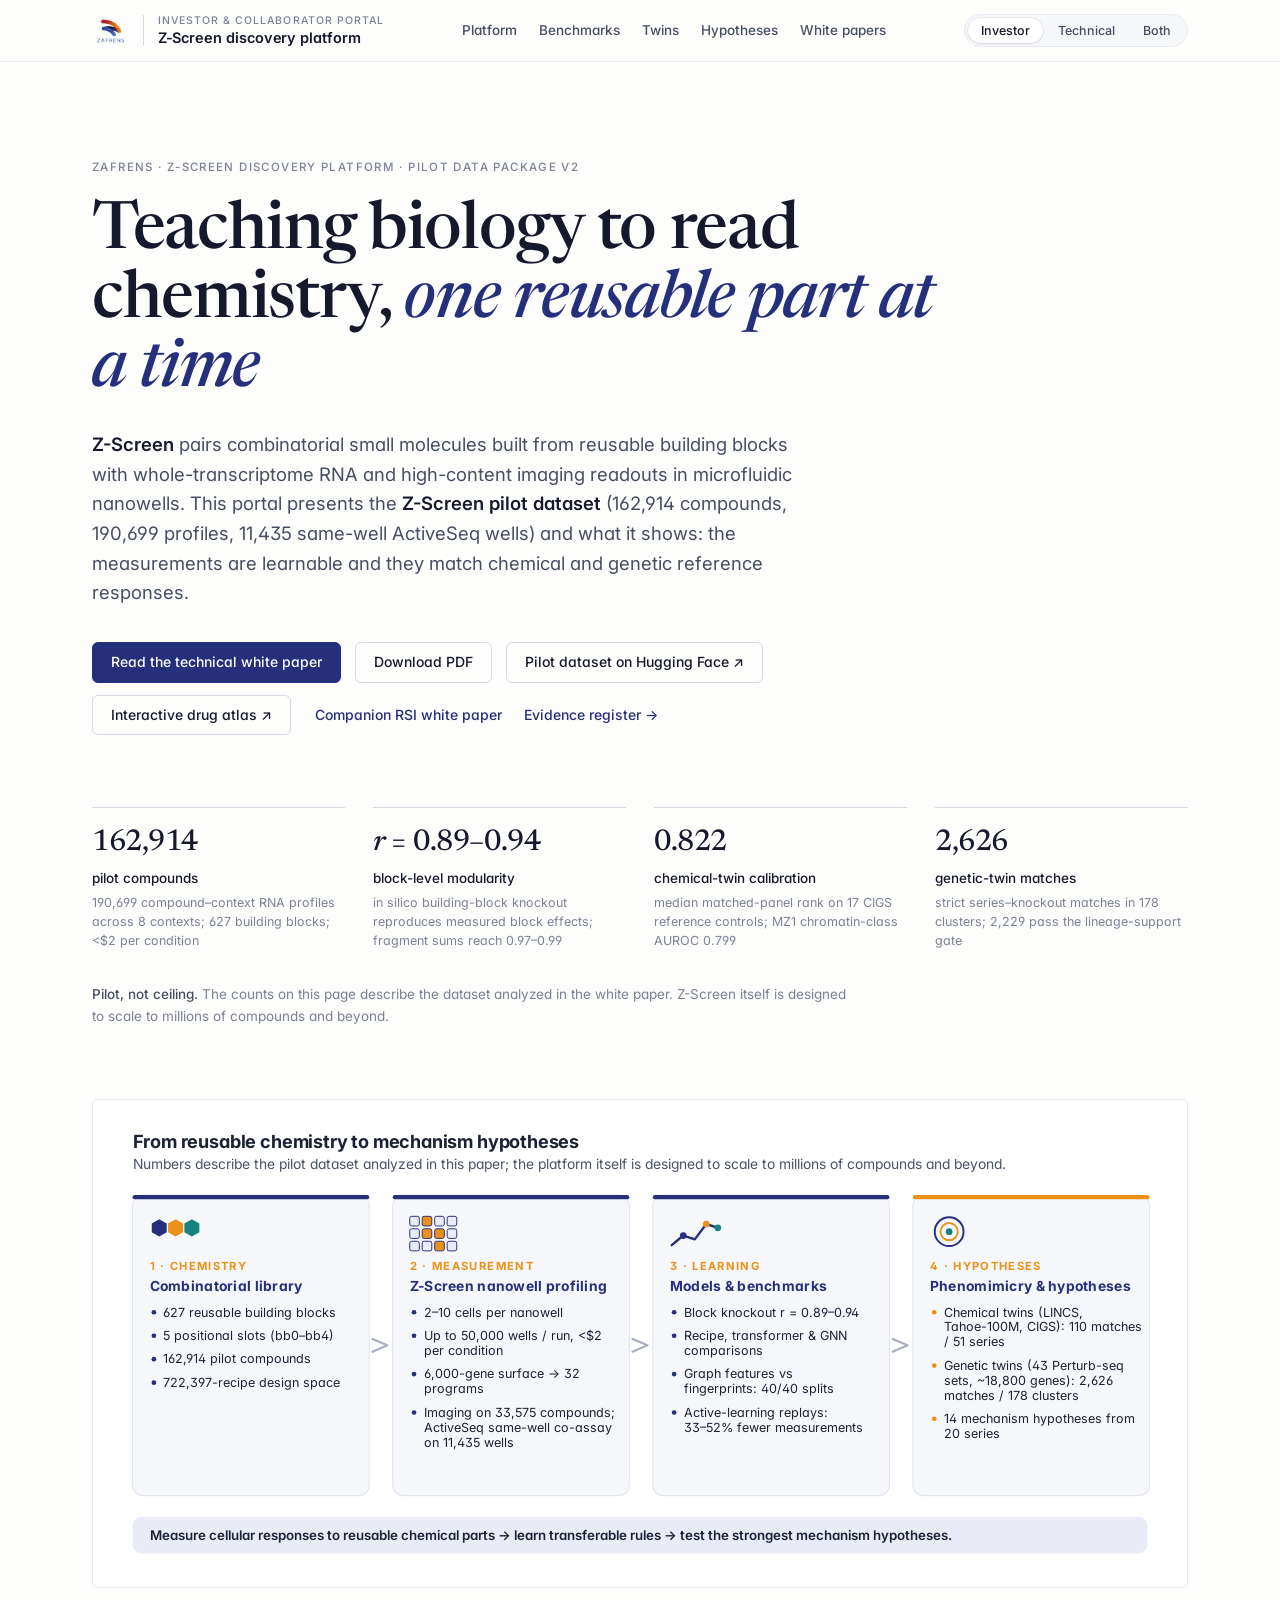
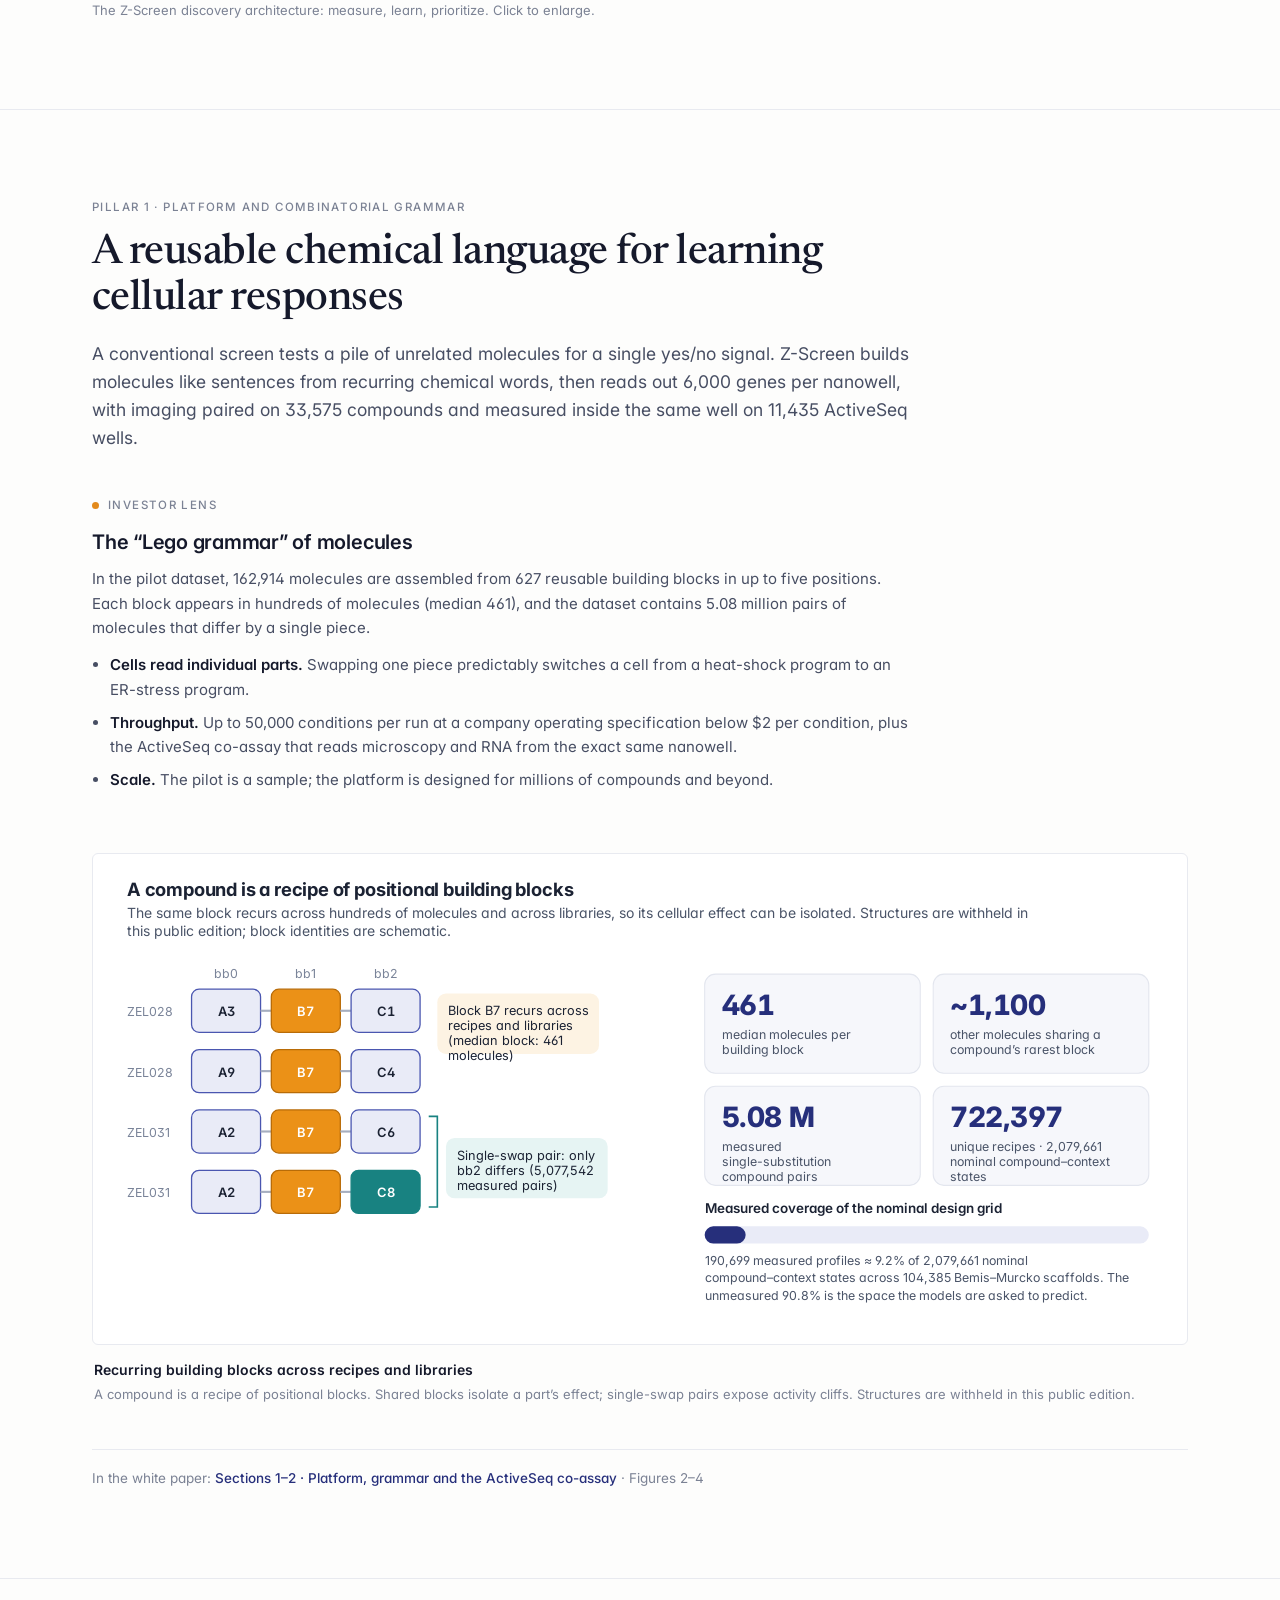
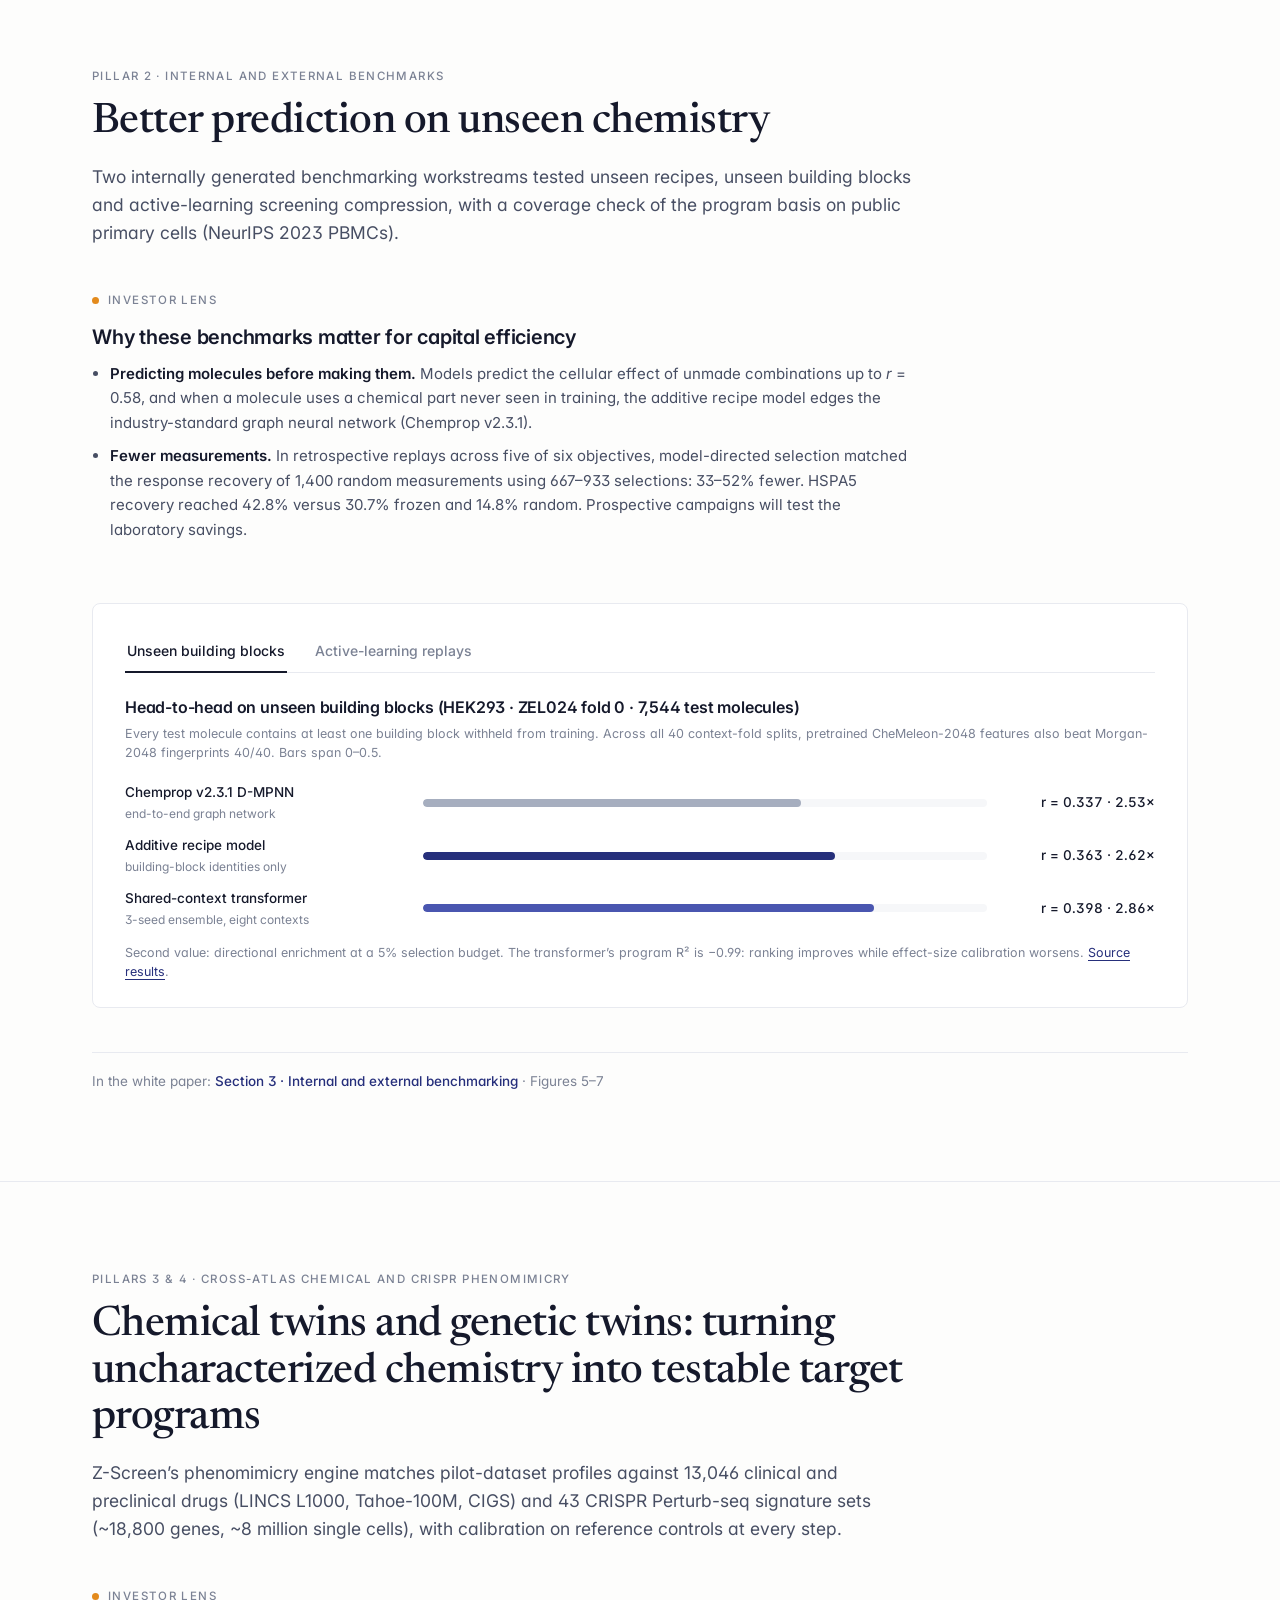
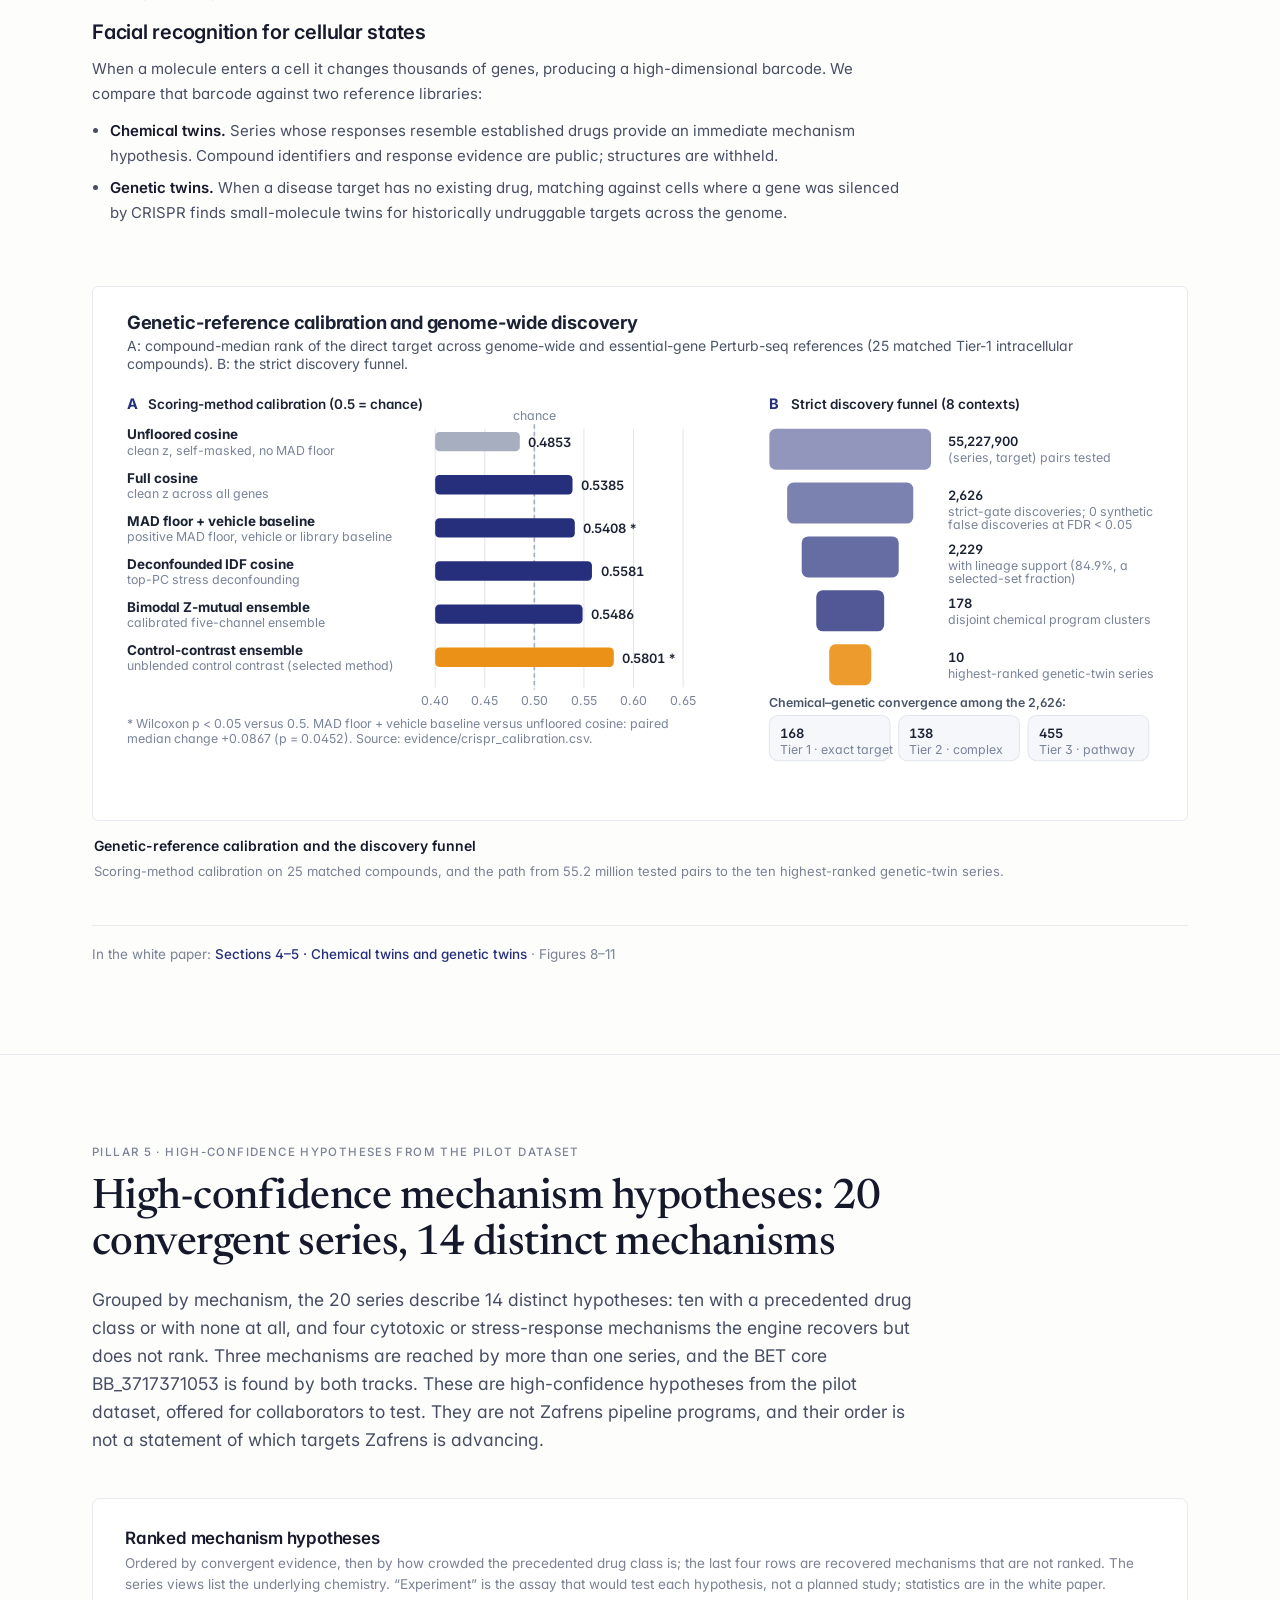
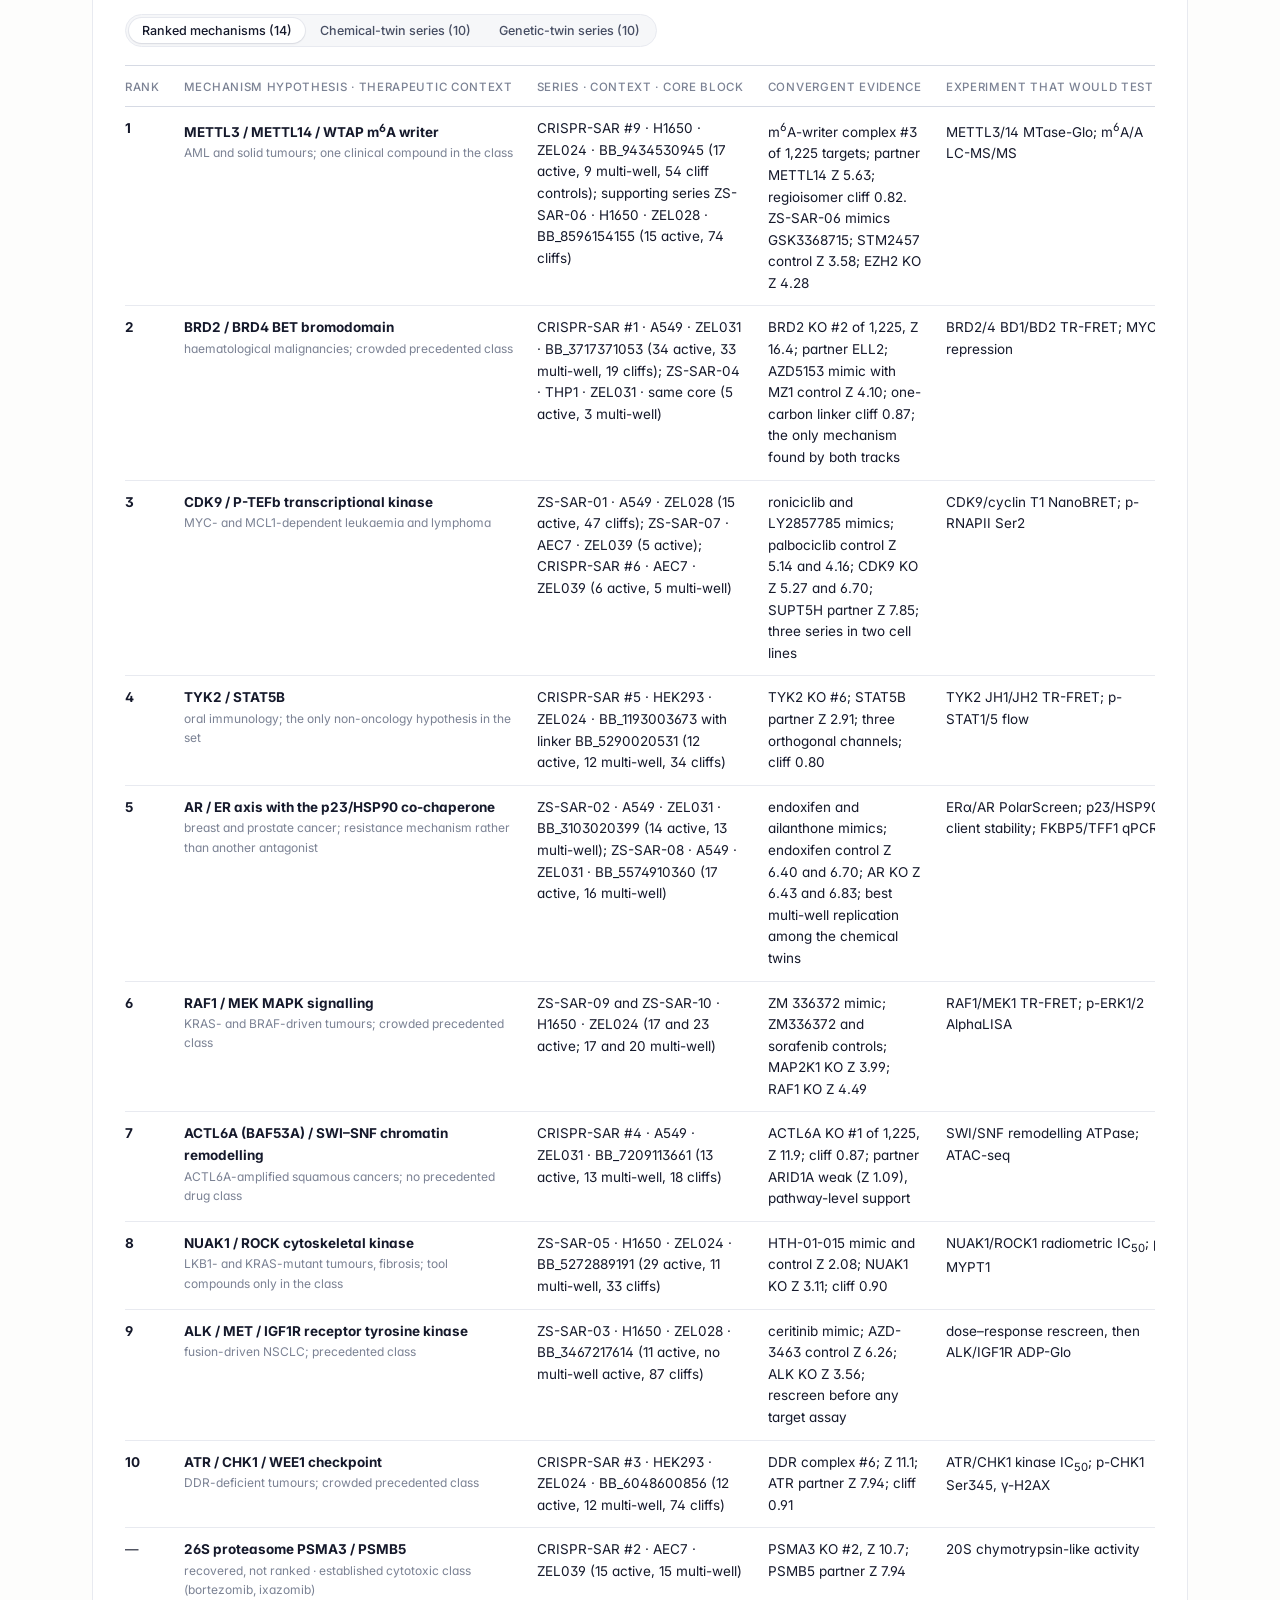
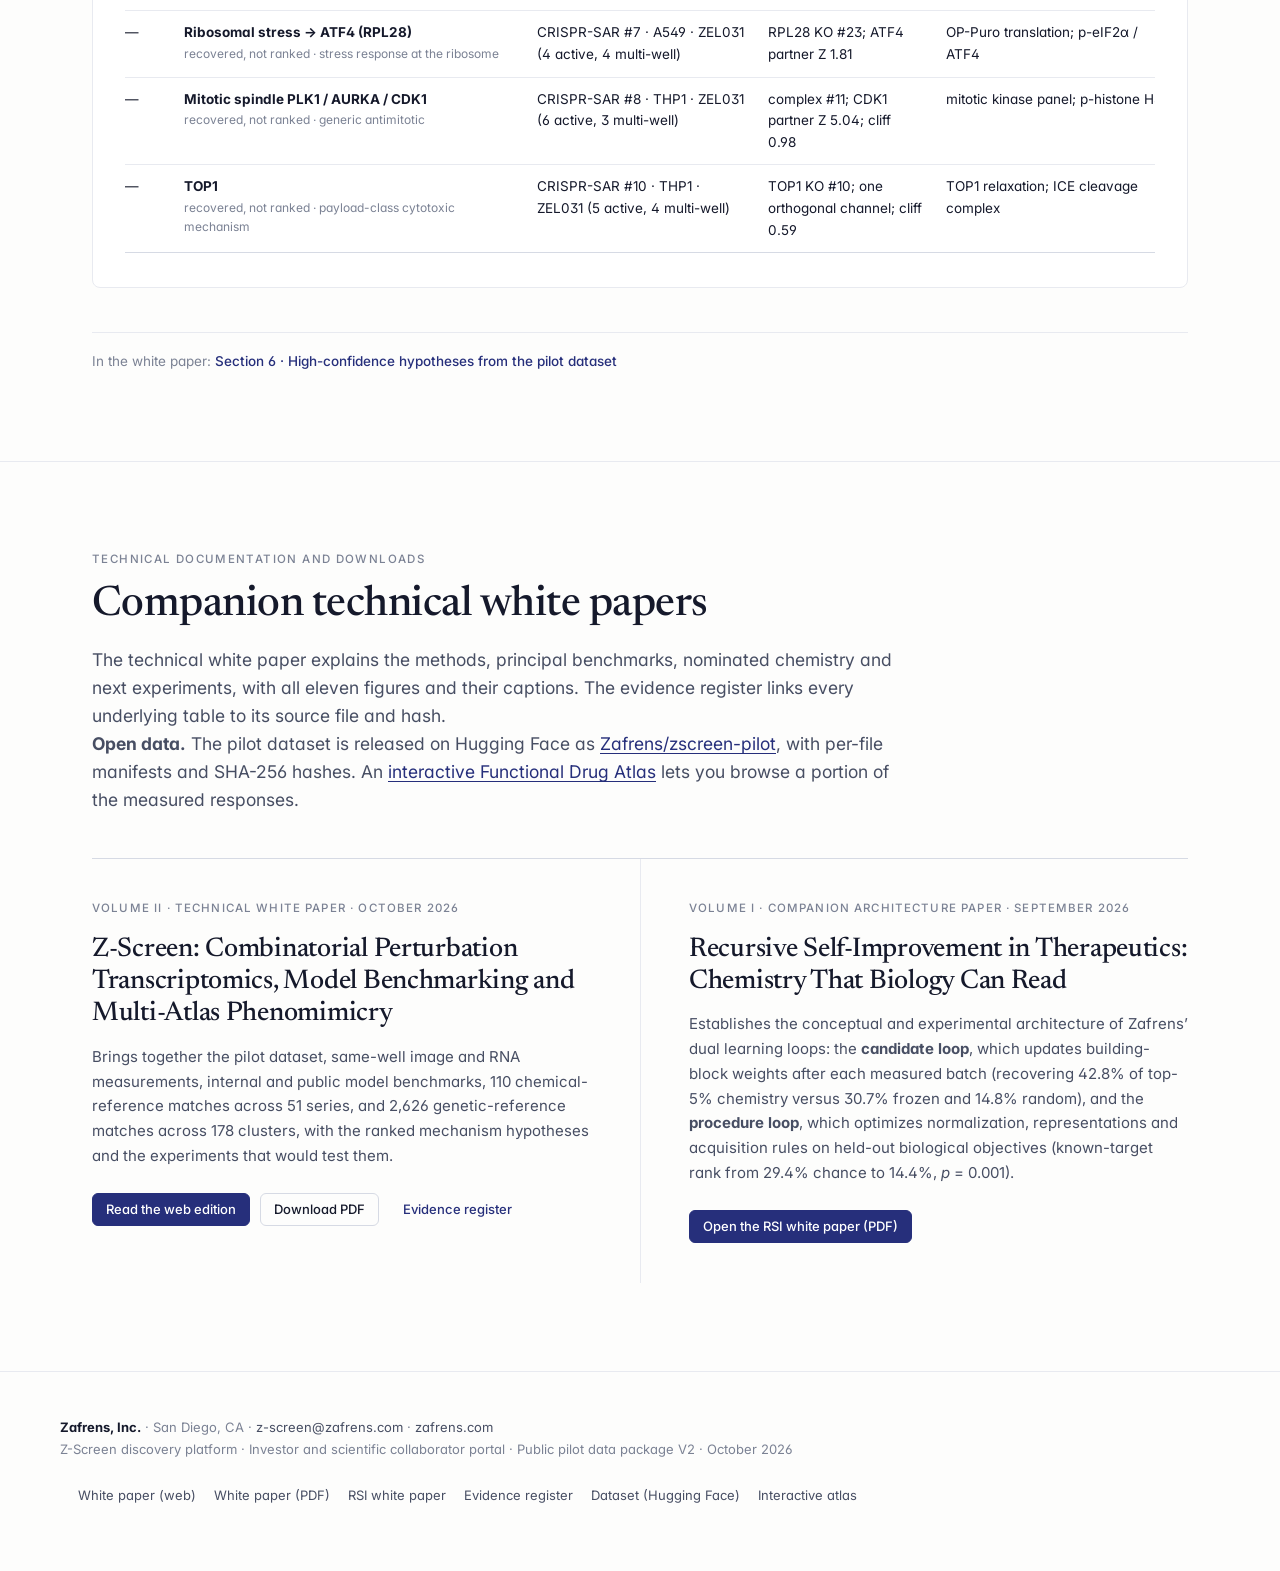
==== commit 47c8eb8b: "Withdraw the SciPlex3 / TDC ADMET transfer analysis from the paper and portal The apparent pretraini" ====
--- a/docs/index.html
+++ b/docs/index.html
@@ -147,7 +147,7 @@
   <div class="hero-copy">
     <div class="kicker">Zafrens · Z-Screen discovery platform · Pilot data package V2</div>
     <h1>Teaching biology to read chemistry, <em>one reusable part at a time</em></h1>
-    <p class="sub"><b>Z-Screen</b> pairs combinatorial small molecules built from reusable building blocks with whole-transcriptome RNA and high-content imaging readouts in microfluidic nanowells. This portal presents the <b>Z-Screen pilot dataset</b> (162,914 compounds, 190,699 profiles, 11,435 same-well ActiveSeq wells) and what it shows: the measurements are learnable, they transfer to public data, and they match chemical and genetic reference responses.</p>
+    <p class="sub"><b>Z-Screen</b> pairs combinatorial small molecules built from reusable building blocks with whole-transcriptome RNA and high-content imaging readouts in microfluidic nanowells. This portal presents the <b>Z-Screen pilot dataset</b> (162,914 compounds, 190,699 profiles, 11,435 same-well ActiveSeq wells) and what it shows: the measurements are learnable and they match chemical and genetic reference responses.</p>
     <div class="cta">
       <a href="whitepaper.html" class="btn btn-primary">Read the technical white paper</a>
       <a href="docs/ZScreen_Technical_White_Paper.pdf" target="_blank" class="btn btn-outline">Download PDF</a>
@@ -159,7 +159,6 @@
   <div class="stats hero-stats">
     <div class="stat"><div class="v">162,914</div><div class="t">pilot compounds</div><div class="d">190,699 compound–context RNA profiles across 8 contexts; 627 building blocks; &lt;$2 per condition</div></div>
     <div class="stat"><div class="v"><i>r</i> = 0.89–0.94</div><div class="t">block-level modularity</div><div class="d">in silico building-block knockout reproduces measured block effects; fragment sums reach 0.97–0.99</div></div>
-    <div class="stat"><div class="v">0.593</div><div class="t">SciPlex3 response <i>r</i></div><div class="d">Z-Screen-pretrained Chemprop on public unseen drugs; released chemCPA 0.429, scBalFlow 0.338</div></div>
     <div class="stat"><div class="v">0.822</div><div class="t">chemical-twin calibration</div><div class="d">median matched-panel rank on 17 CIGS reference controls; MZ1 chromatin-class AUROC 0.799</div></div>
     <div class="stat"><div class="v">2,626</div><div class="t">genetic-twin matches</div><div class="d">strict series–knockout matches in 178 clusters; 2,229 pass the lineage-support gate</div></div>
   </div>
@@ -186,7 +185,7 @@
   .grid{stroke:#E3E6EE;stroke-width:1}
   .axis{stroke:#D6DAE4;stroke-width:1}
 </style>
-<rect width="1000" height="430" fill="#FFFFFF"/><text x="24" y="32" class="t-title" >From reusable chemistry to mechanism hypotheses</text><text x="24" y="52" class="t-sub" >Numbers describe the pilot dataset analyzed in this paper; the platform itself is designed to scale to millions of compounds and beyond.</text><rect x="24" y="76" width="222" height="282" rx="10" ry="10" fill="#F6F7FB" stroke="#E3E6EE"/><rect x="24" y="76" width="222" height="4" fill="#262F7B" rx="2"/><g transform="translate(40,96) scale(0.9)"><polygon points="17.8,16.5 10.0,21.0 2.2,16.5 2.2,7.5 10.0,3.0 17.8,7.5" fill="#262F7B"/><polygon points="34.8,16.5 27.0,21.0 19.2,16.5 19.2,7.5 27.0,3.0 34.8,7.5" fill="#EB9117"/><polygon points="51.8,16.5 44.0,21.0 36.2,16.5 36.2,7.5 44.0,3.0 51.8,7.5" fill="#188281"/></g><text x="40" y="146" class="t-kick" >1 · CHEMISTRY</text><text x="40" y="166" class="t-card" >Combinatorial library</text><circle cx="44" cy="186" r="2.2" fill="#262F7B" /><text x="53" y="190" class="t-line" ><tspan x="53" dy="0">627 reusable building blocks</tspan></text><circle cx="44" cy="208" r="2.2" fill="#262F7B" /><text x="53" y="212" class="t-line" ><tspan x="53" dy="0">5 positional slots (bb0–bb4)</tspan></text><circle cx="44" cy="230" r="2.2" fill="#262F7B" /><text x="53" y="234" class="t-line" ><tspan x="53" dy="0">162,914 pilot compounds</tspan></text><circle cx="44" cy="252" r="2.2" fill="#262F7B" /><text x="53" y="256" class="t-line" ><tspan x="53" dy="0">722,397-recipe design space</tspan></text><path d="M249 211 L263 217 L249 223" fill="none" stroke="#A6AEBF" stroke-width="2" stroke-linecap="round" stroke-linejoin="round"/><rect x="268" y="76" width="222" height="282" rx="10" ry="10" fill="#F6F7FB" stroke="#E3E6EE"/><rect x="268" y="76" width="222" height="4" fill="#262F7B" rx="2"/><g transform="translate(284,96) scale(0.9)"><rect x="0" y="0" width="10" height="10" rx="2" ry="2" fill="#E9EBF7" stroke="#262F7B" stroke-width="1"/><rect x="13" y="0" width="10" height="10" rx="2" ry="2" fill="#EB9117" stroke="#262F7B" stroke-width="1"/><rect x="26" y="0" width="10" height="10" rx="2" ry="2" fill="#E9EBF7" stroke="#262F7B" stroke-width="1"/><rect x="39" y="0" width="10" height="10" rx="2" ry="2" fill="#E9EBF7" stroke="#262F7B" stroke-width="1"/><rect x="0" y="13" width="10" height="10" rx="2" ry="2" fill="#E9EBF7" stroke="#262F7B" stroke-width="1"/><rect x="13" y="13" width="10" height="10" rx="2" ry="2" fill="#EB9117" stroke="#262F7B" stroke-width="1"/><rect x="26" y="13" width="10" height="10" rx="2" ry="2" fill="#EB9117" stroke="#262F7B" stroke-width="1"/><rect x="39" y="13" width="10" height="10" rx="2" ry="2" fill="#E9EBF7" stroke="#262F7B" stroke-width="1"/><rect x="0" y="26" width="10" height="10" rx="2" ry="2" fill="#E9EBF7" stroke="#262F7B" stroke-width="1"/><rect x="13" y="26" width="10" height="10" rx="2" ry="2" fill="#E9EBF7" stroke="#262F7B" stroke-width="1"/><rect x="26" y="26" width="10" height="10" rx="2" ry="2" fill="#EB9117" stroke="#262F7B" stroke-width="1"/><rect x="39" y="26" width="10" height="10" rx="2" ry="2" fill="#E9EBF7" stroke="#262F7B" stroke-width="1"/></g><text x="284" y="146" class="t-kick" >2 · MEASUREMENT</text><text x="284" y="166" class="t-card" >Z-Screen nanowell profiling</text><circle cx="288" cy="186" r="2.2" fill="#262F7B" /><text x="297" y="190" class="t-line" ><tspan x="297" dy="0">2–10 cells per nanowell</tspan></text><circle cx="288" cy="208" r="2.2" fill="#262F7B" /><text x="297" y="212" class="t-line" ><tspan x="297" dy="0">Up to 50,000 wells / run, &lt;$2</tspan><tspan x="297" dy="14">per condition</tspan></text><circle cx="288" cy="244" r="2.2" fill="#262F7B" /><text x="297" y="248" class="t-line" ><tspan x="297" dy="0">6,000-gene surface → 32</tspan><tspan x="297" dy="14">programs</tspan></text><circle cx="288" cy="280" r="2.2" fill="#262F7B" /><text x="297" y="284" class="t-line" ><tspan x="297" dy="0">Imaging on 33,575 compounds;</tspan><tspan x="297" dy="14">ActiveSeq same-well co-assay</tspan><tspan x="297" dy="14">on 11,435 wells</tspan></text><path d="M493 211 L507 217 L493 223" fill="none" stroke="#A6AEBF" stroke-width="2" stroke-linecap="round" stroke-linejoin="round"/><rect x="512" y="76" width="222" height="282" rx="10" ry="10" fill="#F6F7FB" stroke="#E3E6EE"/><rect x="512" y="76" width="222" height="4" fill="#262F7B" rx="2"/><g transform="translate(528,96) scale(0.9)"><polyline points="2,30 14,20 26,24 38,8 50,12" fill="none" stroke="#262F7B" stroke-width="2.5" stroke-linejoin="round" stroke-linecap="round"/><circle cx="38" cy="8" r="3.5" fill="#EB9117" /><circle cx="14" cy="20" r="3.5" fill="#262F7B" /><circle cx="50" cy="12" r="3.5" fill="#188281" /></g><text x="528" y="146" class="t-kick" >3 · LEARNING</text><text x="528" y="166" class="t-card" >Models &amp; benchmarks</text><circle cx="532" cy="186" r="2.2" fill="#262F7B" /><text x="541" y="190" class="t-line" ><tspan x="541" dy="0">Block knockout r = 0.89–0.94</tspan></text><circle cx="532" cy="208" r="2.2" fill="#262F7B" /><text x="541" y="212" class="t-line" ><tspan x="541" dy="0">Recipe, transformer &amp; GNN</tspan><tspan x="541" dy="14">comparisons</tspan></text><circle cx="532" cy="244" r="2.2" fill="#262F7B" /><text x="541" y="248" class="t-line" ><tspan x="541" dy="0">SciPlex3 transfer: response r</tspan><tspan x="541" dy="14">= 0.593</tspan></text><circle cx="532" cy="280" r="2.2" fill="#262F7B" /><text x="541" y="284" class="t-line" ><tspan x="541" dy="0">Active-learning replays:</tspan><tspan x="541" dy="14">33–52% fewer measurements</tspan></text><path d="M737 211 L751 217 L737 223" fill="none" stroke="#A6AEBF" stroke-width="2" stroke-linecap="round" stroke-linejoin="round"/><rect x="756" y="76" width="222" height="282" rx="10" ry="10" fill="#F6F7FB" stroke="#E3E6EE"/><rect x="756" y="76" width="222" height="4" fill="#EB9117" rx="2"/><g transform="translate(772,96) scale(0.9)"><circle cx="20" cy="16" r="15" fill="none" stroke="#262F7B" stroke-width="2"/><circle cx="20" cy="16" r="9" fill="none" stroke="#EB9117" stroke-width="2"/><circle cx="20" cy="16" r="3.5" fill="#188281" /></g><text x="772" y="146" class="t-kick" >4 · HYPOTHESES</text><text x="772" y="166" class="t-card" >Phenomimicry &amp; hypotheses</text><circle cx="776" cy="186" r="2.2" fill="#EB9117" /><text x="785" y="190" class="t-line" ><tspan x="785" dy="0">Chemical twins (LINCS,</tspan><tspan x="785" dy="14">Tahoe-100M, CIGS): 110 matches</tspan><tspan x="785" dy="14">/ 51 series</tspan></text><circle cx="776" cy="236" r="2.2" fill="#EB9117" /><text x="785" y="240" class="t-line" ><tspan x="785" dy="0">Genetic twins (43 Perturb-seq</tspan><tspan x="785" dy="14">sets, ~18,800 genes): 2,626</tspan><tspan x="785" dy="14">matches / 178 clusters</tspan></text><circle cx="776" cy="286" r="2.2" fill="#EB9117" /><text x="785" y="290" class="t-line" ><tspan x="785" dy="0">14 mechanism hypotheses from</tspan><tspan x="785" dy="14">20 series</tspan></text><rect x="24" y="378" width="952" height="34" rx="8" ry="8" fill="#E9EBF7" /><text x="40" y="400" class="t-lbl" fill="#262F7B" font-weight="600">Measure cellular responses to reusable chemical parts → learn transferable rules → test the strongest mechanism hypotheses.</text></svg></div>
+<rect width="1000" height="430" fill="#FFFFFF"/><text x="24" y="32" class="t-title" >From reusable chemistry to mechanism hypotheses</text><text x="24" y="52" class="t-sub" >Numbers describe the pilot dataset analyzed in this paper; the platform itself is designed to scale to millions of compounds and beyond.</text><rect x="24" y="76" width="222" height="282" rx="10" ry="10" fill="#F6F7FB" stroke="#E3E6EE"/><rect x="24" y="76" width="222" height="4" fill="#262F7B" rx="2"/><g transform="translate(40,96) scale(0.9)"><polygon points="17.8,16.5 10.0,21.0 2.2,16.5 2.2,7.5 10.0,3.0 17.8,7.5" fill="#262F7B"/><polygon points="34.8,16.5 27.0,21.0 19.2,16.5 19.2,7.5 27.0,3.0 34.8,7.5" fill="#EB9117"/><polygon points="51.8,16.5 44.0,21.0 36.2,16.5 36.2,7.5 44.0,3.0 51.8,7.5" fill="#188281"/></g><text x="40" y="146" class="t-kick" >1 · CHEMISTRY</text><text x="40" y="166" class="t-card" >Combinatorial library</text><circle cx="44" cy="186" r="2.2" fill="#262F7B" /><text x="53" y="190" class="t-line" ><tspan x="53" dy="0">627 reusable building blocks</tspan></text><circle cx="44" cy="208" r="2.2" fill="#262F7B" /><text x="53" y="212" class="t-line" ><tspan x="53" dy="0">5 positional slots (bb0–bb4)</tspan></text><circle cx="44" cy="230" r="2.2" fill="#262F7B" /><text x="53" y="234" class="t-line" ><tspan x="53" dy="0">162,914 pilot compounds</tspan></text><circle cx="44" cy="252" r="2.2" fill="#262F7B" /><text x="53" y="256" class="t-line" ><tspan x="53" dy="0">722,397-recipe design space</tspan></text><path d="M249 211 L263 217 L249 223" fill="none" stroke="#A6AEBF" stroke-width="2" stroke-linecap="round" stroke-linejoin="round"/><rect x="268" y="76" width="222" height="282" rx="10" ry="10" fill="#F6F7FB" stroke="#E3E6EE"/><rect x="268" y="76" width="222" height="4" fill="#262F7B" rx="2"/><g transform="translate(284,96) scale(0.9)"><rect x="0" y="0" width="10" height="10" rx="2" ry="2" fill="#E9EBF7" stroke="#262F7B" stroke-width="1"/><rect x="13" y="0" width="10" height="10" rx="2" ry="2" fill="#EB9117" stroke="#262F7B" stroke-width="1"/><rect x="26" y="0" width="10" height="10" rx="2" ry="2" fill="#E9EBF7" stroke="#262F7B" stroke-width="1"/><rect x="39" y="0" width="10" height="10" rx="2" ry="2" fill="#E9EBF7" stroke="#262F7B" stroke-width="1"/><rect x="0" y="13" width="10" height="10" rx="2" ry="2" fill="#E9EBF7" stroke="#262F7B" stroke-width="1"/><rect x="13" y="13" width="10" height="10" rx="2" ry="2" fill="#EB9117" stroke="#262F7B" stroke-width="1"/><rect x="26" y="13" width="10" height="10" rx="2" ry="2" fill="#EB9117" stroke="#262F7B" stroke-width="1"/><rect x="39" y="13" width="10" height="10" rx="2" ry="2" fill="#E9EBF7" stroke="#262F7B" stroke-width="1"/><rect x="0" y="26" width="10" height="10" rx="2" ry="2" fill="#E9EBF7" stroke="#262F7B" stroke-width="1"/><rect x="13" y="26" width="10" height="10" rx="2" ry="2" fill="#E9EBF7" stroke="#262F7B" stroke-width="1"/><rect x="26" y="26" width="10" height="10" rx="2" ry="2" fill="#EB9117" stroke="#262F7B" stroke-width="1"/><rect x="39" y="26" width="10" height="10" rx="2" ry="2" fill="#E9EBF7" stroke="#262F7B" stroke-width="1"/></g><text x="284" y="146" class="t-kick" >2 · MEASUREMENT</text><text x="284" y="166" class="t-card" >Z-Screen nanowell profiling</text><circle cx="288" cy="186" r="2.2" fill="#262F7B" /><text x="297" y="190" class="t-line" ><tspan x="297" dy="0">2–10 cells per nanowell</tspan></text><circle cx="288" cy="208" r="2.2" fill="#262F7B" /><text x="297" y="212" class="t-line" ><tspan x="297" dy="0">Up to 50,000 wells / run, &lt;$2</tspan><tspan x="297" dy="14">per condition</tspan></text><circle cx="288" cy="244" r="2.2" fill="#262F7B" /><text x="297" y="248" class="t-line" ><tspan x="297" dy="0">6,000-gene surface → 32</tspan><tspan x="297" dy="14">programs</tspan></text><circle cx="288" cy="280" r="2.2" fill="#262F7B" /><text x="297" y="284" class="t-line" ><tspan x="297" dy="0">Imaging on 33,575 compounds;</tspan><tspan x="297" dy="14">ActiveSeq same-well co-assay</tspan><tspan x="297" dy="14">on 11,435 wells</tspan></text><path d="M493 211 L507 217 L493 223" fill="none" stroke="#A6AEBF" stroke-width="2" stroke-linecap="round" stroke-linejoin="round"/><rect x="512" y="76" width="222" height="282" rx="10" ry="10" fill="#F6F7FB" stroke="#E3E6EE"/><rect x="512" y="76" width="222" height="4" fill="#262F7B" rx="2"/><g transform="translate(528,96) scale(0.9)"><polyline points="2,30 14,20 26,24 38,8 50,12" fill="none" stroke="#262F7B" stroke-width="2.5" stroke-linejoin="round" stroke-linecap="round"/><circle cx="38" cy="8" r="3.5" fill="#EB9117" /><circle cx="14" cy="20" r="3.5" fill="#262F7B" /><circle cx="50" cy="12" r="3.5" fill="#188281" /></g><text x="528" y="146" class="t-kick" >3 · LEARNING</text><text x="528" y="166" class="t-card" >Models &amp; benchmarks</text><circle cx="532" cy="186" r="2.2" fill="#262F7B" /><text x="541" y="190" class="t-line" ><tspan x="541" dy="0">Block knockout r = 0.89–0.94</tspan></text><circle cx="532" cy="208" r="2.2" fill="#262F7B" /><text x="541" y="212" class="t-line" ><tspan x="541" dy="0">Recipe, transformer &amp; GNN</tspan><tspan x="541" dy="14">comparisons</tspan></text><circle cx="532" cy="244" r="2.2" fill="#262F7B" /><text x="541" y="248" class="t-line" ><tspan x="541" dy="0">Graph features vs</tspan><tspan x="541" dy="14">fingerprints: 40/40 splits</tspan></text><circle cx="532" cy="280" r="2.2" fill="#262F7B" /><text x="541" y="284" class="t-line" ><tspan x="541" dy="0">Active-learning replays:</tspan><tspan x="541" dy="14">33–52% fewer measurements</tspan></text><path d="M737 211 L751 217 L737 223" fill="none" stroke="#A6AEBF" stroke-width="2" stroke-linecap="round" stroke-linejoin="round"/><rect x="756" y="76" width="222" height="282" rx="10" ry="10" fill="#F6F7FB" stroke="#E3E6EE"/><rect x="756" y="76" width="222" height="4" fill="#EB9117" rx="2"/><g transform="translate(772,96) scale(0.9)"><circle cx="20" cy="16" r="15" fill="none" stroke="#262F7B" stroke-width="2"/><circle cx="20" cy="16" r="9" fill="none" stroke="#EB9117" stroke-width="2"/><circle cx="20" cy="16" r="3.5" fill="#188281" /></g><text x="772" y="146" class="t-kick" >4 · HYPOTHESES</text><text x="772" y="166" class="t-card" >Phenomimicry &amp; hypotheses</text><circle cx="776" cy="186" r="2.2" fill="#EB9117" /><text x="785" y="190" class="t-line" ><tspan x="785" dy="0">Chemical twins (LINCS,</tspan><tspan x="785" dy="14">Tahoe-100M, CIGS): 110 matches</tspan><tspan x="785" dy="14">/ 51 series</tspan></text><circle cx="776" cy="236" r="2.2" fill="#EB9117" /><text x="785" y="240" class="t-line" ><tspan x="785" dy="0">Genetic twins (43 Perturb-seq</tspan><tspan x="785" dy="14">sets, ~18,800 genes): 2,626</tspan><tspan x="785" dy="14">matches / 178 clusters</tspan></text><circle cx="776" cy="286" r="2.2" fill="#EB9117" /><text x="785" y="290" class="t-line" ><tspan x="785" dy="0">14 mechanism hypotheses from</tspan><tspan x="785" dy="14">20 series</tspan></text><rect x="24" y="378" width="952" height="34" rx="8" ry="8" fill="#E9EBF7" /><text x="40" y="400" class="t-lbl" fill="#262F7B" font-weight="600">Measure cellular responses to reusable chemical parts → learn transferable rules → test the strongest mechanism hypotheses.</text></svg></div>
   <div class="cap">The Z-Screen discovery architecture: measure, learn, prioritize. Click to enlarge.</div>
 </div></div>
 
@@ -248,8 +247,8 @@
 <section class="sec" id="benchmarks"><div class="container">
   <div class="sec-head">
     <div class="kicker">Pillar 2 · Internal and external benchmarks</div>
-    <h2>Better prediction on unseen chemistry and public drug data</h2>
-    <p class="lede">Two internally generated benchmarking workstreams tested unseen recipes, unseen building blocks, active-learning screening compression, and transfer to public datasets (SciPlex3, NeurIPS 2023 primary human PBMCs, and TDC ADMET).</p>
+    <h2>Better prediction on unseen chemistry</h2>
+    <p class="lede">Two internally generated benchmarking workstreams tested unseen recipes, unseen building blocks and active-learning screening compression, with a coverage check of the program basis on public primary cells (NeurIPS 2023 PBMCs).</p>
   </div>
   <div class="lens-grid">
     <div class="lens lay lay-only">
@@ -258,7 +257,6 @@
       <ul>
         <li><b>Predicting molecules before making them.</b> Models predict the cellular effect of unmade combinations up to <i>r</i> = 0.58, and when a molecule uses a chemical part never seen in training, the additive recipe model edges the industry-standard graph neural network (Chemprop v2.3.1).</li>
         <li><b>Fewer measurements.</b> In retrospective replays across five of six objectives, model-directed selection matched the response recovery of 1,400 random measurements using 667–933 selections: 33–52% fewer. HSPA5 recovery reached 42.8% versus 30.7% frozen and 14.8% random. Prospective campaigns will test the laboratory savings.</li>
-        <li><b>Transfer to public data.</b> A Z-Screen-pretrained model reaches DE50 response <i>r</i> = 0.593 on public SciPlex3 drugs, above released chemCPA (0.429) and scBalFlow (0.338). A training-duration control shows part of the gain over the standard scratch run comes from training length, so the defensible claim is the external ranking, not a fixed pretraining lift.</li>
       </ul>
     </div>
     <div class="lens tech tech-only">
@@ -266,30 +264,16 @@
       <h3>Quantitative summary and scope boundaries</h3>
       <ul>
         <li><b>Unseen building blocks (7,544 HEK293 compounds).</b> Additive recipe model: program <i>r</i> = 0.363, <i>R</i>² = 0.109, 2.62× directional enrichment; Chemprop 2.3.1: 0.337, 0.089, 2.53×. Shared-context three-seed transformer: <i>r</i> = 0.398 and 2.86× using eight contexts, but program <i>R</i>² = −0.99 (ranking improves, calibration worsens).</li>
-        <li><b>SciPlex3 (83 held-out conditions, 9 drugs).</b> Z-Screen-pretrained conditional Chemprop: all-gene <i>R</i>² 0.865 / Δ<i>r</i> 0.476; DE50 <i>R</i>² 0.811 / Δ<i>r</i> 0.593. Scratch trained to its validation optimum (58 epochs): 0.449 DE50 Δ<i>r</i>; scratch stopped at the pretrained model’s 7 epochs: 0.618, with lower profile <i>R</i>² (0.794) and higher RMSE (0.184 versus 0.177).</li>
-        <li><b>PBMCs and ADMET.</b> On 614 primary PBMC profiles (146 drugs × 6 cell types) the pinned <i>k</i> = 32 basis captures 17.59% of DE variance (32.29× random). Across 30 TDC runs (Caco-2, hERG, DILI), single-context HEK293 pretraining does not beat scratch Chemprop: the representations encode transcriptional biology, not ADMET physical chemistry.</li>
+        <li><b>Public primary cells (NeurIPS 2023 PBMCs).</b> On 614 primary PBMC profiles (146 drugs × 6 cell types) the pinned <i>k</i> = 32 basis captures 17.59% of DE variance (32.29× random, 6.40× a permuted basis); a coverage check, not a prediction benchmark.</li>
       </ul>
     </div>
   </div>
   <div class="panel">
     <div class="tabs" role="tablist">
-      <button class="active" onclick="openTab('tab-sciplex', this)">Public SciPlex3 transfer</button>
-      <button onclick="openTab('tab-coldstart', this)">Unseen building blocks</button>
+      <button class="active" onclick="openTab('tab-coldstart', this)">Unseen building blocks</button>
       <button onclick="openTab('tab-compression', this)">Active-learning replays</button>
     </div>
-    <div class="tab-pane active" id="tab-sciplex">
-      <h3>DE50 response correlation on 83 held-out SciPlex3 drug–dose–cell conditions</h3>
-      <p class="bar-foot intro">Nine unseen drugs across MCF7, K562 and A549; 18,697 single cells. Released models scored from their published checkpoints; the Chemprop arms share identical public supervision. Bars span 0–0.7.</p>
-      <div class="bars">
-        <div class="bar-row"><div class="bar-name">Released scBalFlow<small>public checkpoint</small></div><div class="bar-track"><div class="bar-fill" style="width:48%;background:#A6AEBF"></div></div><div class="bar-val">0.338 · R² 0.617</div></div>
-        <div class="bar-row"><div class="bar-name">Released chemCPA<small>public checkpoint</small></div><div class="bar-track"><div class="bar-fill" style="width:61%;background:#A6AEBF"></div></div><div class="bar-val">0.429 · R² 0.767</div></div>
-        <div class="bar-row"><div class="bar-name">Conditional Chemprop<small>public SciPlex3 only · scratch, 58 epochs</small></div><div class="bar-track"><div class="bar-fill" style="width:64%;background:var(--navy-mid)"></div></div><div class="bar-val">0.449 · R² 0.798</div></div>
-        <div class="bar-row"><div class="bar-name" style="color:var(--orange-dark)">Conditional Chemprop<small>Z-Screen pretrained · 7 epochs</small></div><div class="bar-track"><div class="bar-fill" style="width:85%;background:var(--orange)"></div></div><div class="bar-val" style="color:var(--orange-dark)">0.593 · R² 0.811</div></div>
-        <div class="bar-row"><div class="bar-name" style="color:var(--teal)">Conditional Chemprop<small>scratch at 7 epochs · training-duration control</small></div><div class="bar-track"><div class="bar-fill" style="width:88%;background:var(--teal)"></div></div><div class="bar-val" style="color:var(--teal)">0.618 · R² 0.794</div></div>
-      </div>
-      <p class="bar-foot">Pretraining keeps the best profile R² and lowest response RMSE (0.177 versus 0.184); a scratch run stopped at the same 7 epochs has higher response correlation, so the +0.144 gain over the 58-epoch scratch run is not isolated from training duration. <a href="evidence/sciplex_results.txt">Source results</a>.</p>
-    </div>
-    <div class="tab-pane" id="tab-coldstart">
+    <div class="tab-pane active" id="tab-coldstart">
       <h3>Head-to-head on unseen building blocks (HEK293 · ZEL024 fold 0 · 7,544 test molecules)</h3>
       <p class="bar-foot intro">Every test molecule contains at least one building block withheld from training. Across all 40 context-fold splits, pretrained CheMeleon-2048 features also beat Morgan-2048 fingerprints 40/40. Bars span 0–0.5.</p>
       <div class="bars">
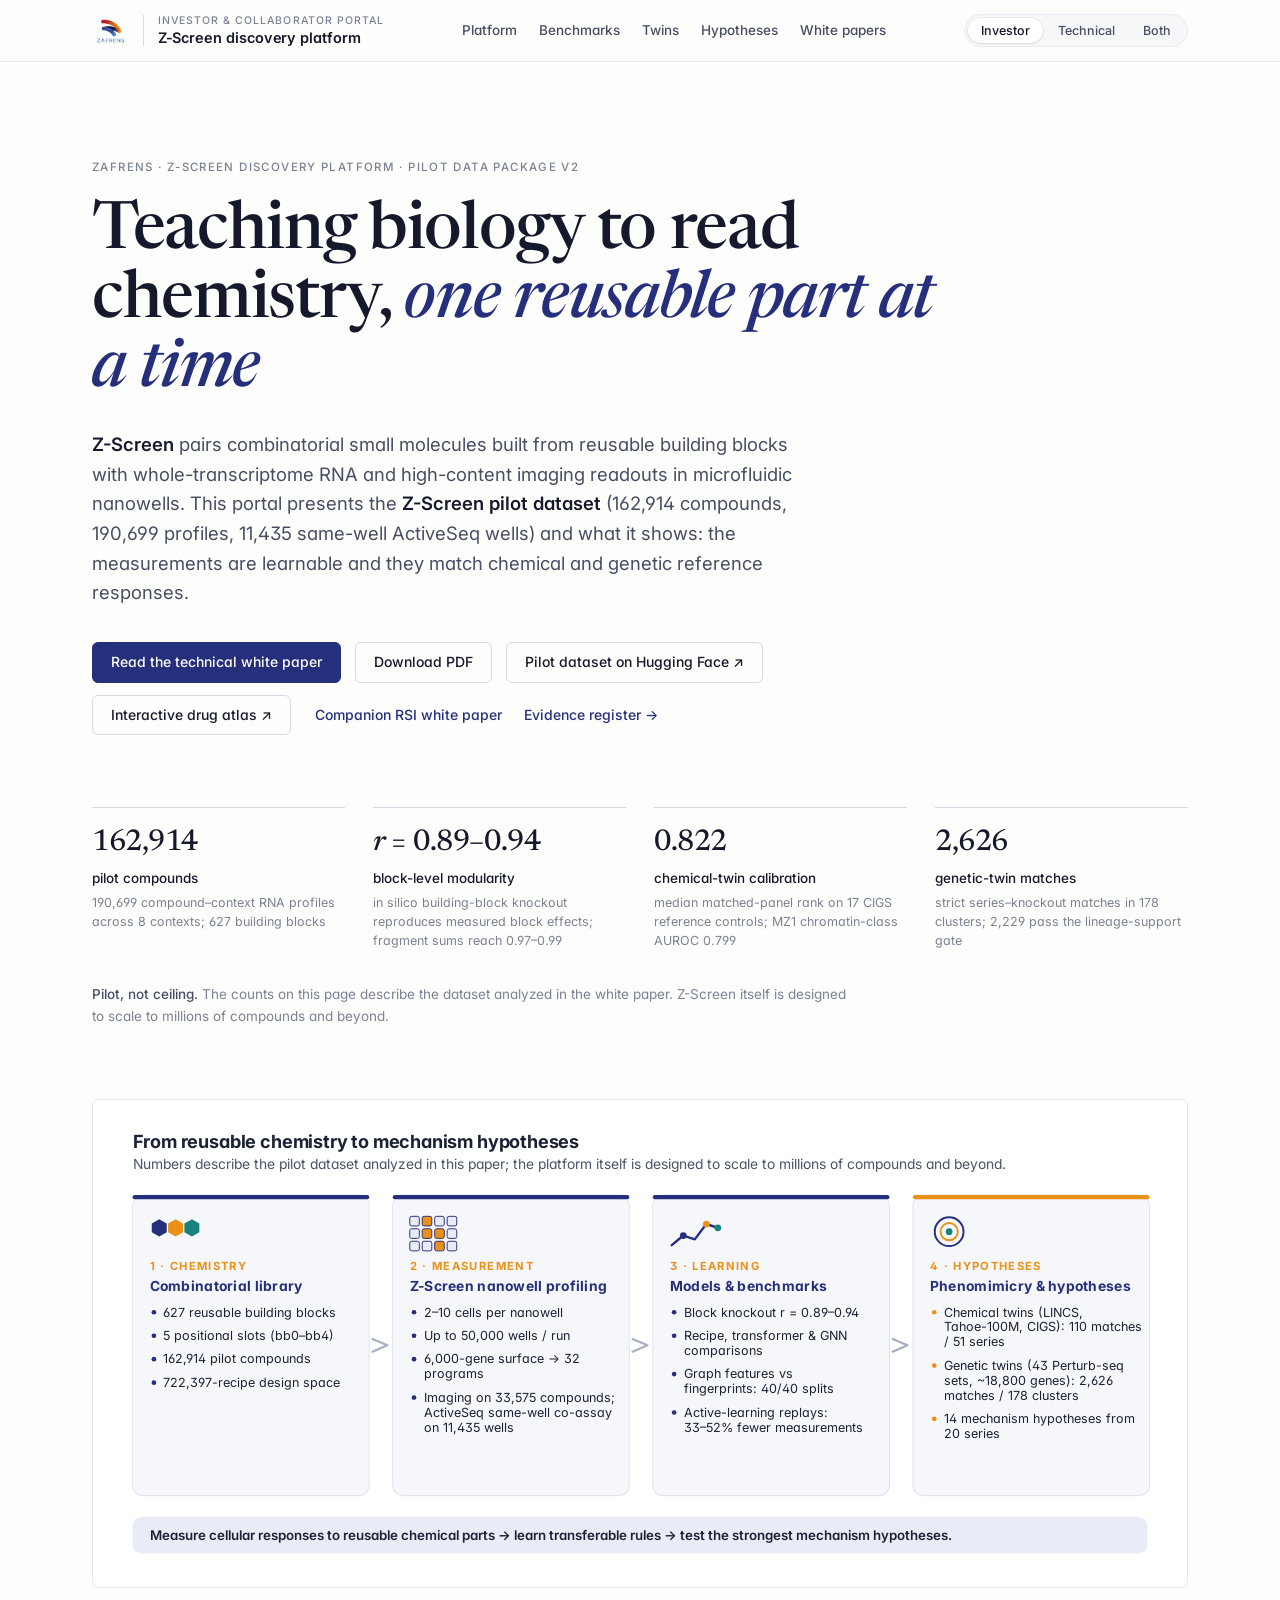
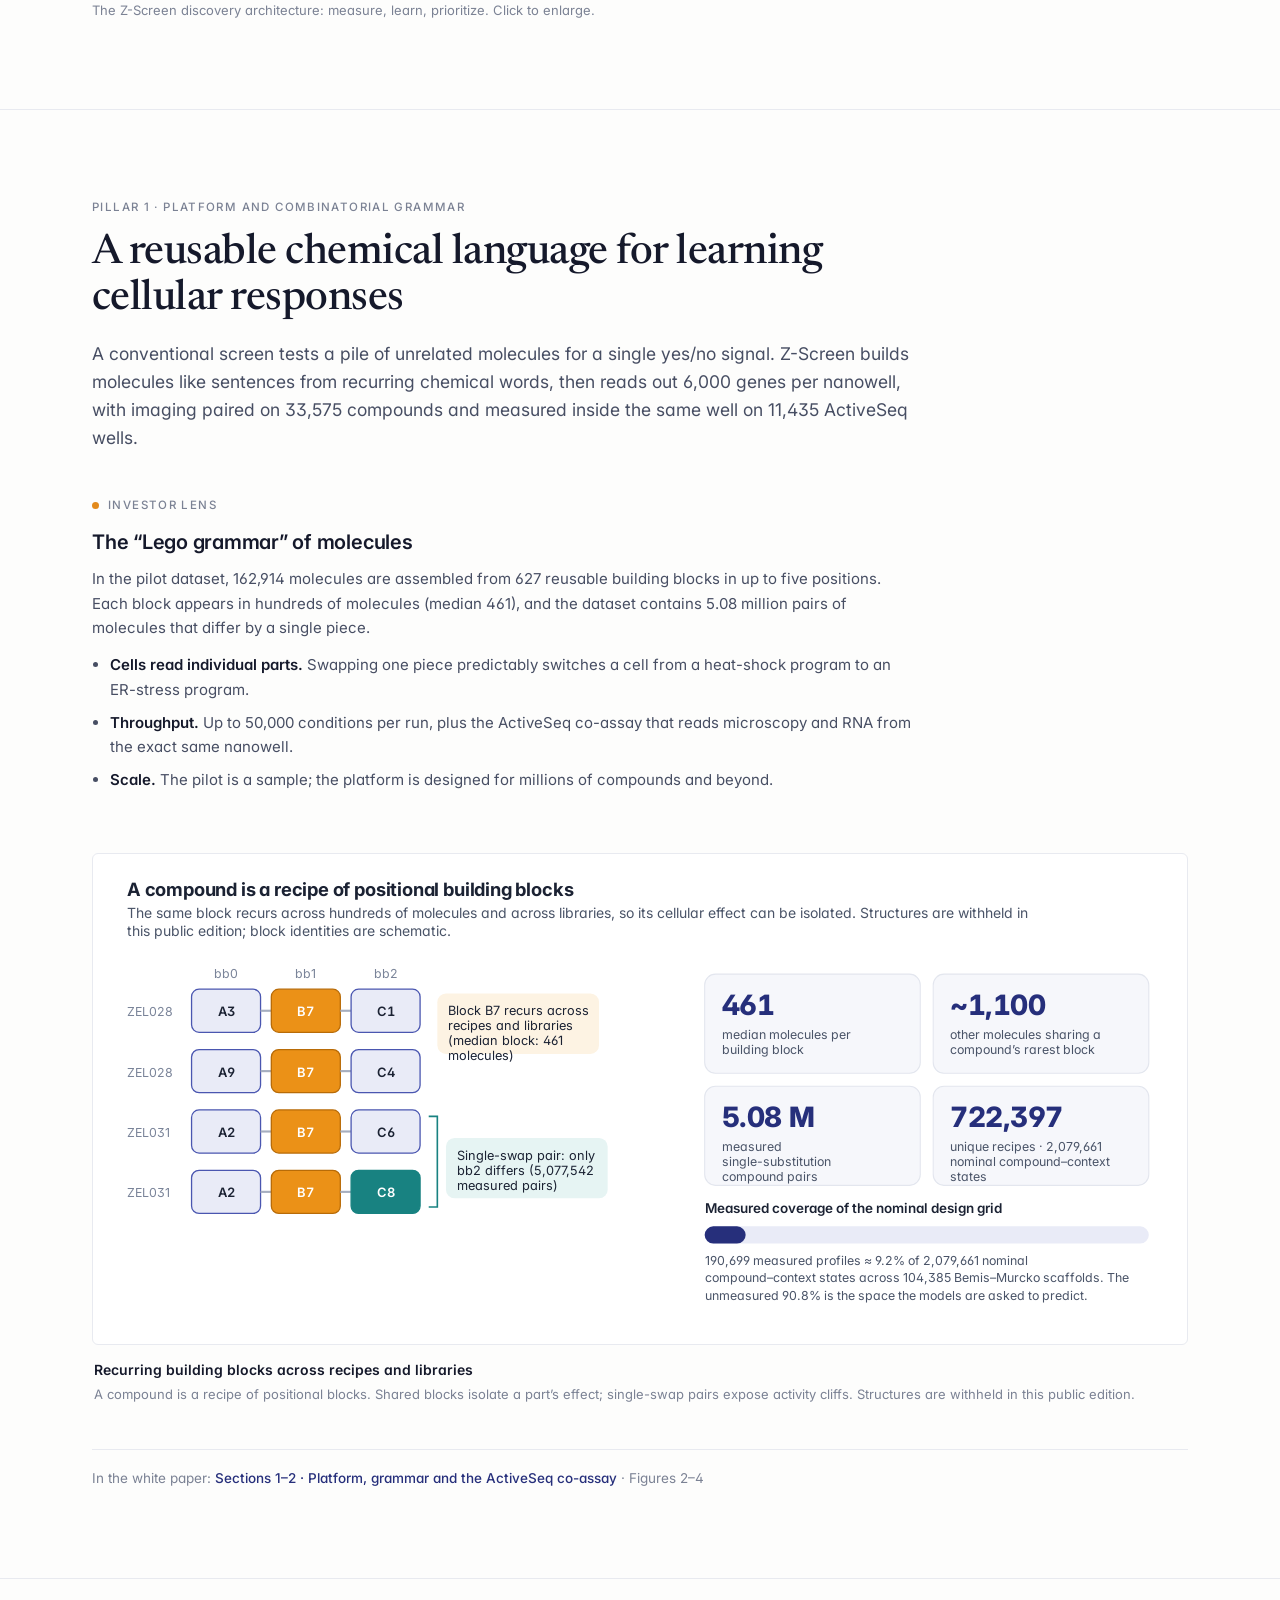
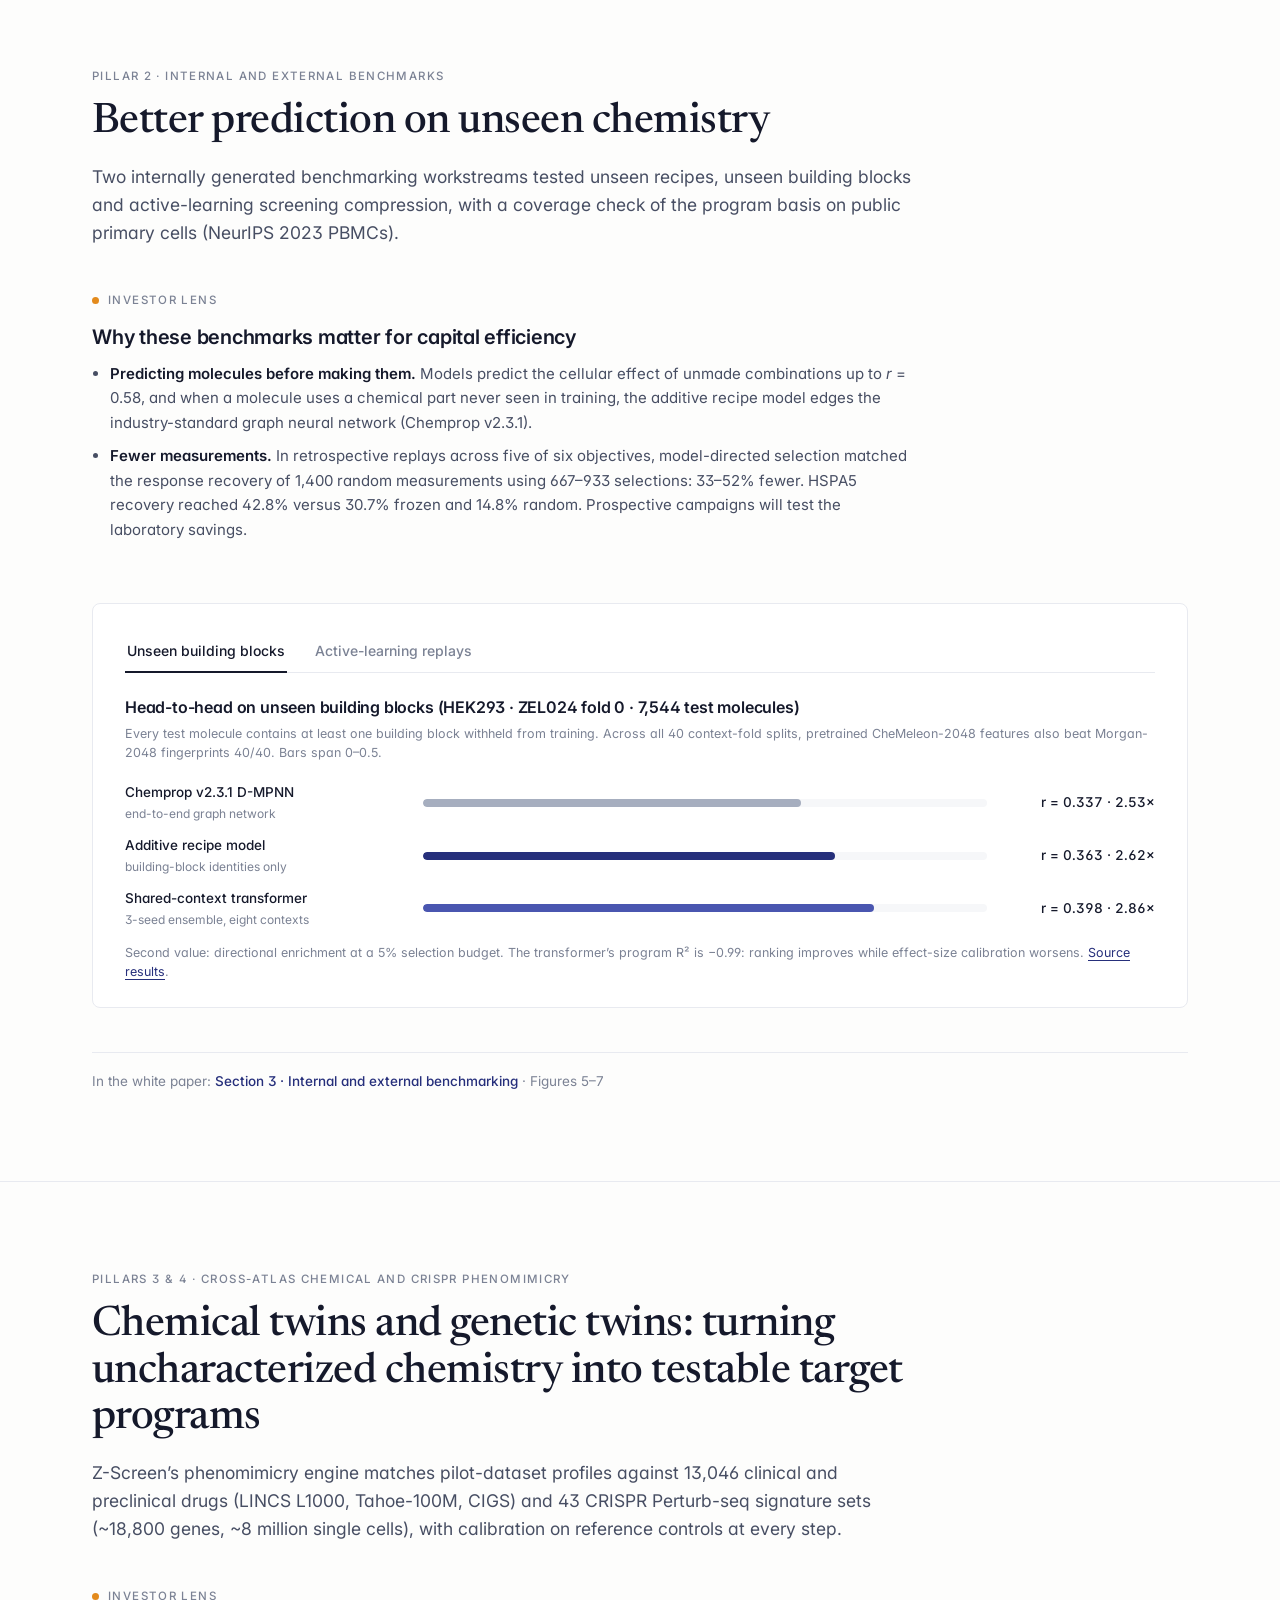
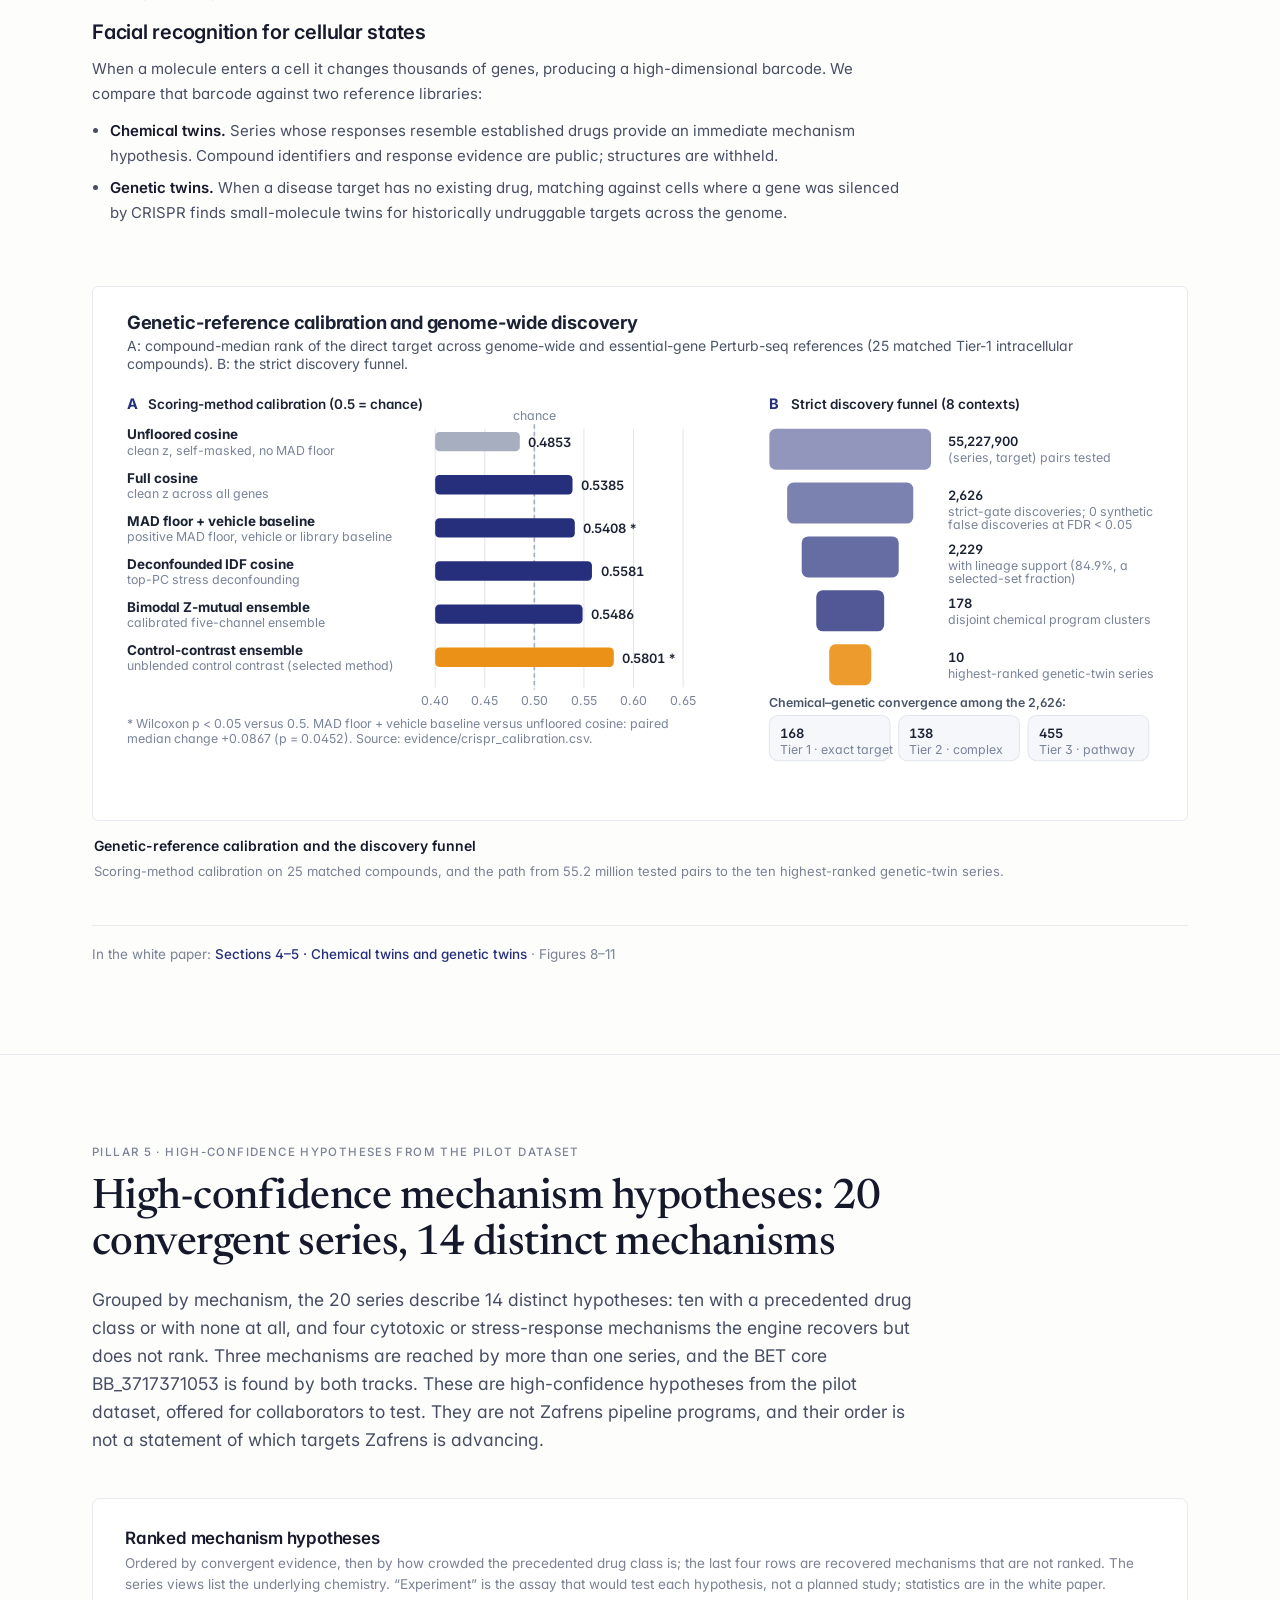
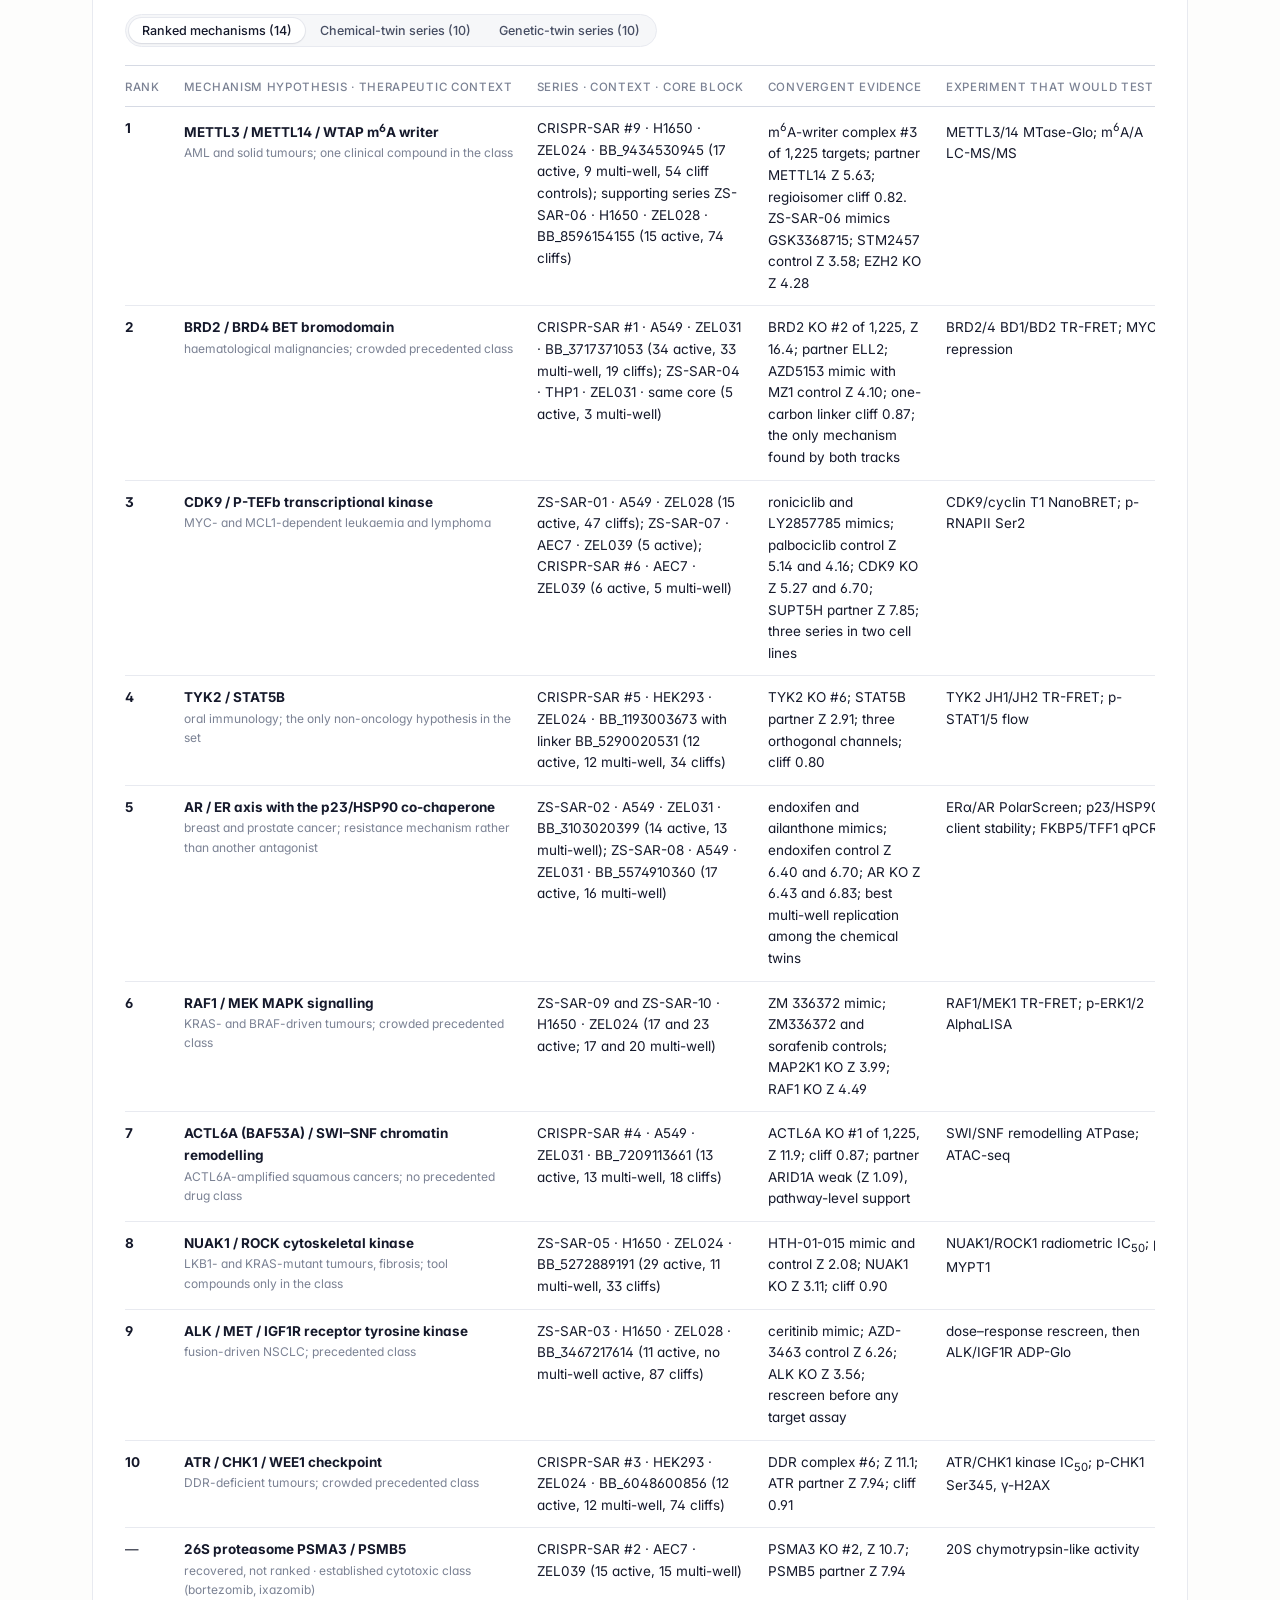
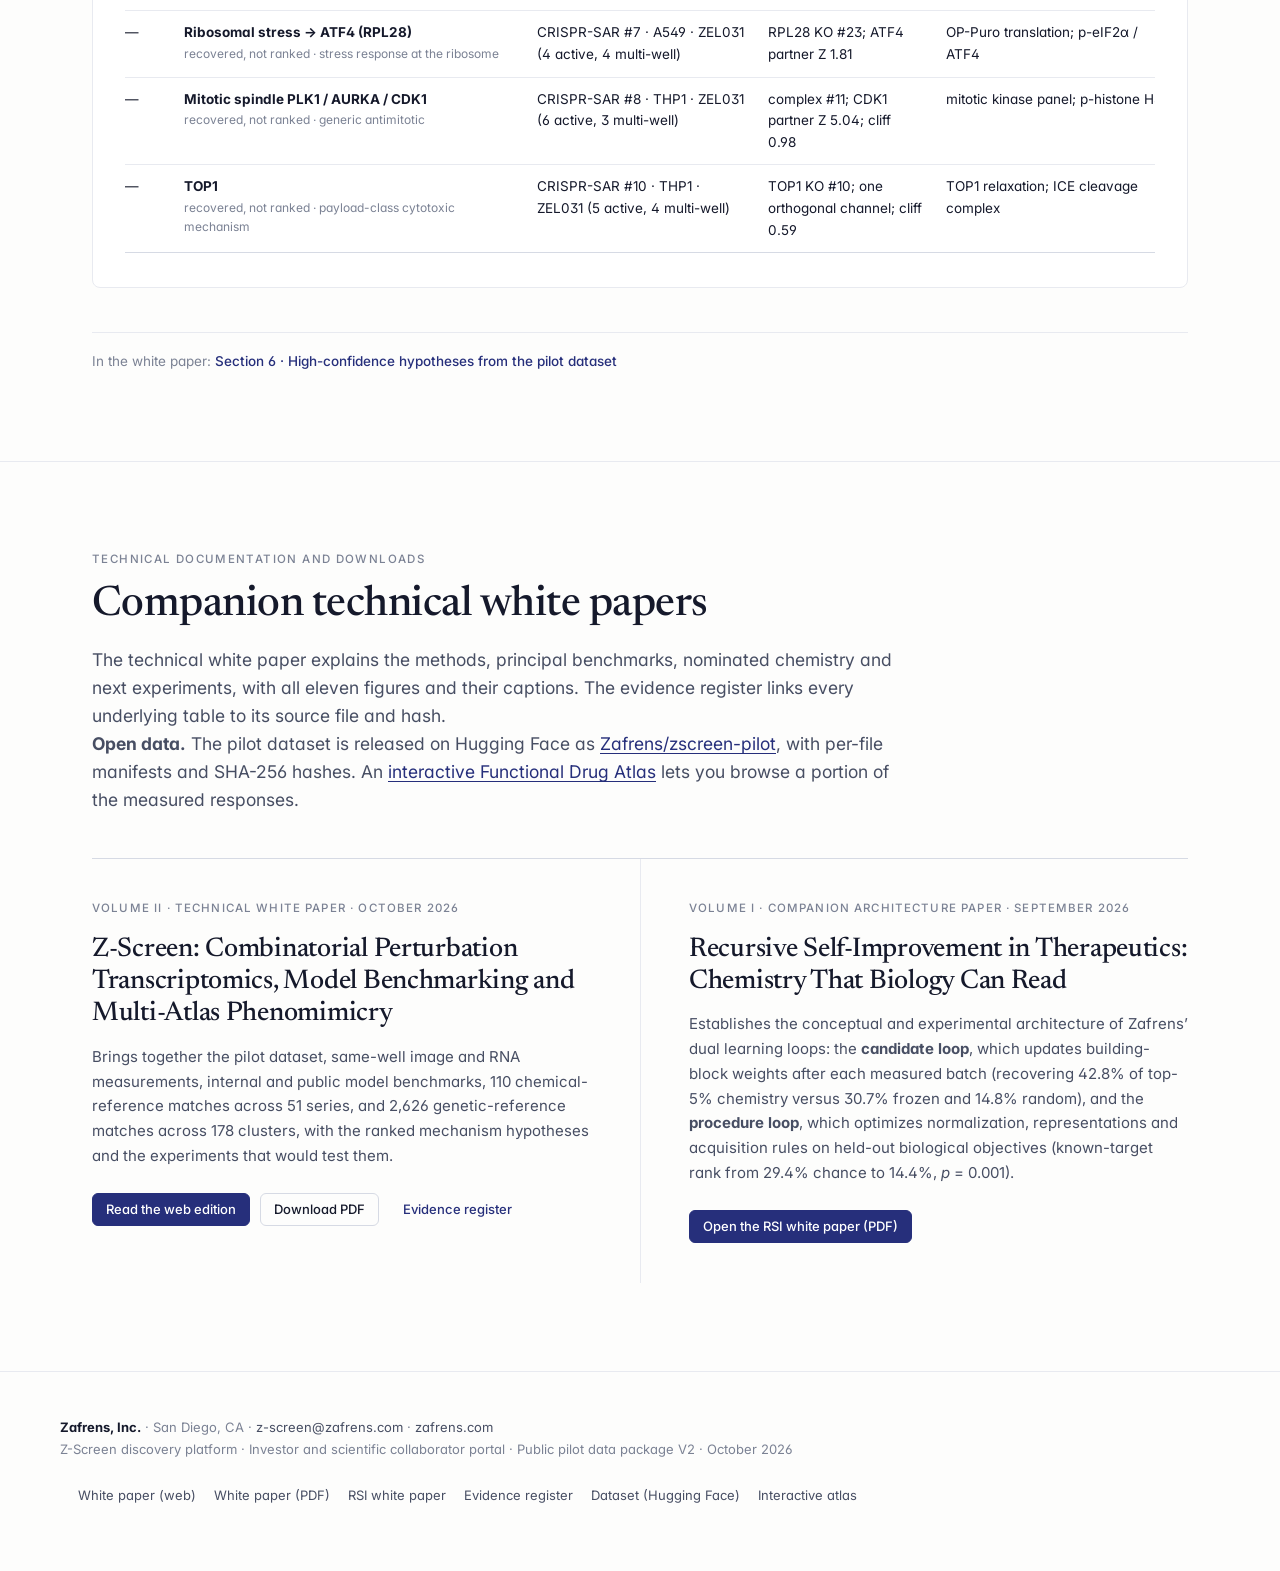
==== commit 45d2ab4d: "Remove cost and pricing mentions from the portal and white paper Drops the "<$2 per condition" opera" ====
--- a/docs/index.html
+++ b/docs/index.html
@@ -157,7 +157,7 @@
     </div>
   </div>
   <div class="stats hero-stats">
-    <div class="stat"><div class="v">162,914</div><div class="t">pilot compounds</div><div class="d">190,699 compound–context RNA profiles across 8 contexts; 627 building blocks; &lt;$2 per condition</div></div>
+    <div class="stat"><div class="v">162,914</div><div class="t">pilot compounds</div><div class="d">190,699 compound–context RNA profiles across 8 contexts; 627 building blocks</div></div>
     <div class="stat"><div class="v"><i>r</i> = 0.89–0.94</div><div class="t">block-level modularity</div><div class="d">in silico building-block knockout reproduces measured block effects; fragment sums reach 0.97–0.99</div></div>
     <div class="stat"><div class="v">0.822</div><div class="t">chemical-twin calibration</div><div class="d">median matched-panel rank on 17 CIGS reference controls; MZ1 chromatin-class AUROC 0.799</div></div>
     <div class="stat"><div class="v">2,626</div><div class="t">genetic-twin matches</div><div class="d">strict series–knockout matches in 178 clusters; 2,229 pass the lineage-support gate</div></div>
@@ -185,7 +185,7 @@
   .grid{stroke:#E3E6EE;stroke-width:1}
   .axis{stroke:#D6DAE4;stroke-width:1}
 </style>
-<rect width="1000" height="430" fill="#FFFFFF"/><text x="24" y="32" class="t-title" >From reusable chemistry to mechanism hypotheses</text><text x="24" y="52" class="t-sub" >Numbers describe the pilot dataset analyzed in this paper; the platform itself is designed to scale to millions of compounds and beyond.</text><rect x="24" y="76" width="222" height="282" rx="10" ry="10" fill="#F6F7FB" stroke="#E3E6EE"/><rect x="24" y="76" width="222" height="4" fill="#262F7B" rx="2"/><g transform="translate(40,96) scale(0.9)"><polygon points="17.8,16.5 10.0,21.0 2.2,16.5 2.2,7.5 10.0,3.0 17.8,7.5" fill="#262F7B"/><polygon points="34.8,16.5 27.0,21.0 19.2,16.5 19.2,7.5 27.0,3.0 34.8,7.5" fill="#EB9117"/><polygon points="51.8,16.5 44.0,21.0 36.2,16.5 36.2,7.5 44.0,3.0 51.8,7.5" fill="#188281"/></g><text x="40" y="146" class="t-kick" >1 · CHEMISTRY</text><text x="40" y="166" class="t-card" >Combinatorial library</text><circle cx="44" cy="186" r="2.2" fill="#262F7B" /><text x="53" y="190" class="t-line" ><tspan x="53" dy="0">627 reusable building blocks</tspan></text><circle cx="44" cy="208" r="2.2" fill="#262F7B" /><text x="53" y="212" class="t-line" ><tspan x="53" dy="0">5 positional slots (bb0–bb4)</tspan></text><circle cx="44" cy="230" r="2.2" fill="#262F7B" /><text x="53" y="234" class="t-line" ><tspan x="53" dy="0">162,914 pilot compounds</tspan></text><circle cx="44" cy="252" r="2.2" fill="#262F7B" /><text x="53" y="256" class="t-line" ><tspan x="53" dy="0">722,397-recipe design space</tspan></text><path d="M249 211 L263 217 L249 223" fill="none" stroke="#A6AEBF" stroke-width="2" stroke-linecap="round" stroke-linejoin="round"/><rect x="268" y="76" width="222" height="282" rx="10" ry="10" fill="#F6F7FB" stroke="#E3E6EE"/><rect x="268" y="76" width="222" height="4" fill="#262F7B" rx="2"/><g transform="translate(284,96) scale(0.9)"><rect x="0" y="0" width="10" height="10" rx="2" ry="2" fill="#E9EBF7" stroke="#262F7B" stroke-width="1"/><rect x="13" y="0" width="10" height="10" rx="2" ry="2" fill="#EB9117" stroke="#262F7B" stroke-width="1"/><rect x="26" y="0" width="10" height="10" rx="2" ry="2" fill="#E9EBF7" stroke="#262F7B" stroke-width="1"/><rect x="39" y="0" width="10" height="10" rx="2" ry="2" fill="#E9EBF7" stroke="#262F7B" stroke-width="1"/><rect x="0" y="13" width="10" height="10" rx="2" ry="2" fill="#E9EBF7" stroke="#262F7B" stroke-width="1"/><rect x="13" y="13" width="10" height="10" rx="2" ry="2" fill="#EB9117" stroke="#262F7B" stroke-width="1"/><rect x="26" y="13" width="10" height="10" rx="2" ry="2" fill="#EB9117" stroke="#262F7B" stroke-width="1"/><rect x="39" y="13" width="10" height="10" rx="2" ry="2" fill="#E9EBF7" stroke="#262F7B" stroke-width="1"/><rect x="0" y="26" width="10" height="10" rx="2" ry="2" fill="#E9EBF7" stroke="#262F7B" stroke-width="1"/><rect x="13" y="26" width="10" height="10" rx="2" ry="2" fill="#E9EBF7" stroke="#262F7B" stroke-width="1"/><rect x="26" y="26" width="10" height="10" rx="2" ry="2" fill="#EB9117" stroke="#262F7B" stroke-width="1"/><rect x="39" y="26" width="10" height="10" rx="2" ry="2" fill="#E9EBF7" stroke="#262F7B" stroke-width="1"/></g><text x="284" y="146" class="t-kick" >2 · MEASUREMENT</text><text x="284" y="166" class="t-card" >Z-Screen nanowell profiling</text><circle cx="288" cy="186" r="2.2" fill="#262F7B" /><text x="297" y="190" class="t-line" ><tspan x="297" dy="0">2–10 cells per nanowell</tspan></text><circle cx="288" cy="208" r="2.2" fill="#262F7B" /><text x="297" y="212" class="t-line" ><tspan x="297" dy="0">Up to 50,000 wells / run, &lt;$2</tspan><tspan x="297" dy="14">per condition</tspan></text><circle cx="288" cy="244" r="2.2" fill="#262F7B" /><text x="297" y="248" class="t-line" ><tspan x="297" dy="0">6,000-gene surface → 32</tspan><tspan x="297" dy="14">programs</tspan></text><circle cx="288" cy="280" r="2.2" fill="#262F7B" /><text x="297" y="284" class="t-line" ><tspan x="297" dy="0">Imaging on 33,575 compounds;</tspan><tspan x="297" dy="14">ActiveSeq same-well co-assay</tspan><tspan x="297" dy="14">on 11,435 wells</tspan></text><path d="M493 211 L507 217 L493 223" fill="none" stroke="#A6AEBF" stroke-width="2" stroke-linecap="round" stroke-linejoin="round"/><rect x="512" y="76" width="222" height="282" rx="10" ry="10" fill="#F6F7FB" stroke="#E3E6EE"/><rect x="512" y="76" width="222" height="4" fill="#262F7B" rx="2"/><g transform="translate(528,96) scale(0.9)"><polyline points="2,30 14,20 26,24 38,8 50,12" fill="none" stroke="#262F7B" stroke-width="2.5" stroke-linejoin="round" stroke-linecap="round"/><circle cx="38" cy="8" r="3.5" fill="#EB9117" /><circle cx="14" cy="20" r="3.5" fill="#262F7B" /><circle cx="50" cy="12" r="3.5" fill="#188281" /></g><text x="528" y="146" class="t-kick" >3 · LEARNING</text><text x="528" y="166" class="t-card" >Models &amp; benchmarks</text><circle cx="532" cy="186" r="2.2" fill="#262F7B" /><text x="541" y="190" class="t-line" ><tspan x="541" dy="0">Block knockout r = 0.89–0.94</tspan></text><circle cx="532" cy="208" r="2.2" fill="#262F7B" /><text x="541" y="212" class="t-line" ><tspan x="541" dy="0">Recipe, transformer &amp; GNN</tspan><tspan x="541" dy="14">comparisons</tspan></text><circle cx="532" cy="244" r="2.2" fill="#262F7B" /><text x="541" y="248" class="t-line" ><tspan x="541" dy="0">Graph features vs</tspan><tspan x="541" dy="14">fingerprints: 40/40 splits</tspan></text><circle cx="532" cy="280" r="2.2" fill="#262F7B" /><text x="541" y="284" class="t-line" ><tspan x="541" dy="0">Active-learning replays:</tspan><tspan x="541" dy="14">33–52% fewer measurements</tspan></text><path d="M737 211 L751 217 L737 223" fill="none" stroke="#A6AEBF" stroke-width="2" stroke-linecap="round" stroke-linejoin="round"/><rect x="756" y="76" width="222" height="282" rx="10" ry="10" fill="#F6F7FB" stroke="#E3E6EE"/><rect x="756" y="76" width="222" height="4" fill="#EB9117" rx="2"/><g transform="translate(772,96) scale(0.9)"><circle cx="20" cy="16" r="15" fill="none" stroke="#262F7B" stroke-width="2"/><circle cx="20" cy="16" r="9" fill="none" stroke="#EB9117" stroke-width="2"/><circle cx="20" cy="16" r="3.5" fill="#188281" /></g><text x="772" y="146" class="t-kick" >4 · HYPOTHESES</text><text x="772" y="166" class="t-card" >Phenomimicry &amp; hypotheses</text><circle cx="776" cy="186" r="2.2" fill="#EB9117" /><text x="785" y="190" class="t-line" ><tspan x="785" dy="0">Chemical twins (LINCS,</tspan><tspan x="785" dy="14">Tahoe-100M, CIGS): 110 matches</tspan><tspan x="785" dy="14">/ 51 series</tspan></text><circle cx="776" cy="236" r="2.2" fill="#EB9117" /><text x="785" y="240" class="t-line" ><tspan x="785" dy="0">Genetic twins (43 Perturb-seq</tspan><tspan x="785" dy="14">sets, ~18,800 genes): 2,626</tspan><tspan x="785" dy="14">matches / 178 clusters</tspan></text><circle cx="776" cy="286" r="2.2" fill="#EB9117" /><text x="785" y="290" class="t-line" ><tspan x="785" dy="0">14 mechanism hypotheses from</tspan><tspan x="785" dy="14">20 series</tspan></text><rect x="24" y="378" width="952" height="34" rx="8" ry="8" fill="#E9EBF7" /><text x="40" y="400" class="t-lbl" fill="#262F7B" font-weight="600">Measure cellular responses to reusable chemical parts → learn transferable rules → test the strongest mechanism hypotheses.</text></svg></div>
+<rect width="1000" height="430" fill="#FFFFFF"/><text x="24" y="32" class="t-title" >From reusable chemistry to mechanism hypotheses</text><text x="24" y="52" class="t-sub" >Numbers describe the pilot dataset analyzed in this paper; the platform itself is designed to scale to millions of compounds and beyond.</text><rect x="24" y="76" width="222" height="282" rx="10" ry="10" fill="#F6F7FB" stroke="#E3E6EE"/><rect x="24" y="76" width="222" height="4" fill="#262F7B" rx="2"/><g transform="translate(40,96) scale(0.9)"><polygon points="17.8,16.5 10.0,21.0 2.2,16.5 2.2,7.5 10.0,3.0 17.8,7.5" fill="#262F7B"/><polygon points="34.8,16.5 27.0,21.0 19.2,16.5 19.2,7.5 27.0,3.0 34.8,7.5" fill="#EB9117"/><polygon points="51.8,16.5 44.0,21.0 36.2,16.5 36.2,7.5 44.0,3.0 51.8,7.5" fill="#188281"/></g><text x="40" y="146" class="t-kick" >1 · CHEMISTRY</text><text x="40" y="166" class="t-card" >Combinatorial library</text><circle cx="44" cy="186" r="2.2" fill="#262F7B" /><text x="53" y="190" class="t-line" ><tspan x="53" dy="0">627 reusable building blocks</tspan></text><circle cx="44" cy="208" r="2.2" fill="#262F7B" /><text x="53" y="212" class="t-line" ><tspan x="53" dy="0">5 positional slots (bb0–bb4)</tspan></text><circle cx="44" cy="230" r="2.2" fill="#262F7B" /><text x="53" y="234" class="t-line" ><tspan x="53" dy="0">162,914 pilot compounds</tspan></text><circle cx="44" cy="252" r="2.2" fill="#262F7B" /><text x="53" y="256" class="t-line" ><tspan x="53" dy="0">722,397-recipe design space</tspan></text><path d="M249 211 L263 217 L249 223" fill="none" stroke="#A6AEBF" stroke-width="2" stroke-linecap="round" stroke-linejoin="round"/><rect x="268" y="76" width="222" height="282" rx="10" ry="10" fill="#F6F7FB" stroke="#E3E6EE"/><rect x="268" y="76" width="222" height="4" fill="#262F7B" rx="2"/><g transform="translate(284,96) scale(0.9)"><rect x="0" y="0" width="10" height="10" rx="2" ry="2" fill="#E9EBF7" stroke="#262F7B" stroke-width="1"/><rect x="13" y="0" width="10" height="10" rx="2" ry="2" fill="#EB9117" stroke="#262F7B" stroke-width="1"/><rect x="26" y="0" width="10" height="10" rx="2" ry="2" fill="#E9EBF7" stroke="#262F7B" stroke-width="1"/><rect x="39" y="0" width="10" height="10" rx="2" ry="2" fill="#E9EBF7" stroke="#262F7B" stroke-width="1"/><rect x="0" y="13" width="10" height="10" rx="2" ry="2" fill="#E9EBF7" stroke="#262F7B" stroke-width="1"/><rect x="13" y="13" width="10" height="10" rx="2" ry="2" fill="#EB9117" stroke="#262F7B" stroke-width="1"/><rect x="26" y="13" width="10" height="10" rx="2" ry="2" fill="#EB9117" stroke="#262F7B" stroke-width="1"/><rect x="39" y="13" width="10" height="10" rx="2" ry="2" fill="#E9EBF7" stroke="#262F7B" stroke-width="1"/><rect x="0" y="26" width="10" height="10" rx="2" ry="2" fill="#E9EBF7" stroke="#262F7B" stroke-width="1"/><rect x="13" y="26" width="10" height="10" rx="2" ry="2" fill="#E9EBF7" stroke="#262F7B" stroke-width="1"/><rect x="26" y="26" width="10" height="10" rx="2" ry="2" fill="#EB9117" stroke="#262F7B" stroke-width="1"/><rect x="39" y="26" width="10" height="10" rx="2" ry="2" fill="#E9EBF7" stroke="#262F7B" stroke-width="1"/></g><text x="284" y="146" class="t-kick" >2 · MEASUREMENT</text><text x="284" y="166" class="t-card" >Z-Screen nanowell profiling</text><circle cx="288" cy="186" r="2.2" fill="#262F7B" /><text x="297" y="190" class="t-line" ><tspan x="297" dy="0">2–10 cells per nanowell</tspan></text><circle cx="288" cy="208" r="2.2" fill="#262F7B" /><text x="297" y="212" class="t-line" ><tspan x="297" dy="0">Up to 50,000 wells / run</tspan></text><circle cx="288" cy="230" r="2.2" fill="#262F7B" /><text x="297" y="234" class="t-line" ><tspan x="297" dy="0">6,000-gene surface → 32</tspan><tspan x="297" dy="14">programs</tspan></text><circle cx="288" cy="266" r="2.2" fill="#262F7B" /><text x="297" y="270" class="t-line" ><tspan x="297" dy="0">Imaging on 33,575 compounds;</tspan><tspan x="297" dy="14">ActiveSeq same-well co-assay</tspan><tspan x="297" dy="14">on 11,435 wells</tspan></text><path d="M493 211 L507 217 L493 223" fill="none" stroke="#A6AEBF" stroke-width="2" stroke-linecap="round" stroke-linejoin="round"/><rect x="512" y="76" width="222" height="282" rx="10" ry="10" fill="#F6F7FB" stroke="#E3E6EE"/><rect x="512" y="76" width="222" height="4" fill="#262F7B" rx="2"/><g transform="translate(528,96) scale(0.9)"><polyline points="2,30 14,20 26,24 38,8 50,12" fill="none" stroke="#262F7B" stroke-width="2.5" stroke-linejoin="round" stroke-linecap="round"/><circle cx="38" cy="8" r="3.5" fill="#EB9117" /><circle cx="14" cy="20" r="3.5" fill="#262F7B" /><circle cx="50" cy="12" r="3.5" fill="#188281" /></g><text x="528" y="146" class="t-kick" >3 · LEARNING</text><text x="528" y="166" class="t-card" >Models &amp; benchmarks</text><circle cx="532" cy="186" r="2.2" fill="#262F7B" /><text x="541" y="190" class="t-line" ><tspan x="541" dy="0">Block knockout r = 0.89–0.94</tspan></text><circle cx="532" cy="208" r="2.2" fill="#262F7B" /><text x="541" y="212" class="t-line" ><tspan x="541" dy="0">Recipe, transformer &amp; GNN</tspan><tspan x="541" dy="14">comparisons</tspan></text><circle cx="532" cy="244" r="2.2" fill="#262F7B" /><text x="541" y="248" class="t-line" ><tspan x="541" dy="0">Graph features vs</tspan><tspan x="541" dy="14">fingerprints: 40/40 splits</tspan></text><circle cx="532" cy="280" r="2.2" fill="#262F7B" /><text x="541" y="284" class="t-line" ><tspan x="541" dy="0">Active-learning replays:</tspan><tspan x="541" dy="14">33–52% fewer measurements</tspan></text><path d="M737 211 L751 217 L737 223" fill="none" stroke="#A6AEBF" stroke-width="2" stroke-linecap="round" stroke-linejoin="round"/><rect x="756" y="76" width="222" height="282" rx="10" ry="10" fill="#F6F7FB" stroke="#E3E6EE"/><rect x="756" y="76" width="222" height="4" fill="#EB9117" rx="2"/><g transform="translate(772,96) scale(0.9)"><circle cx="20" cy="16" r="15" fill="none" stroke="#262F7B" stroke-width="2"/><circle cx="20" cy="16" r="9" fill="none" stroke="#EB9117" stroke-width="2"/><circle cx="20" cy="16" r="3.5" fill="#188281" /></g><text x="772" y="146" class="t-kick" >4 · HYPOTHESES</text><text x="772" y="166" class="t-card" >Phenomimicry &amp; hypotheses</text><circle cx="776" cy="186" r="2.2" fill="#EB9117" /><text x="785" y="190" class="t-line" ><tspan x="785" dy="0">Chemical twins (LINCS,</tspan><tspan x="785" dy="14">Tahoe-100M, CIGS): 110 matches</tspan><tspan x="785" dy="14">/ 51 series</tspan></text><circle cx="776" cy="236" r="2.2" fill="#EB9117" /><text x="785" y="240" class="t-line" ><tspan x="785" dy="0">Genetic twins (43 Perturb-seq</tspan><tspan x="785" dy="14">sets, ~18,800 genes): 2,626</tspan><tspan x="785" dy="14">matches / 178 clusters</tspan></text><circle cx="776" cy="286" r="2.2" fill="#EB9117" /><text x="785" y="290" class="t-line" ><tspan x="785" dy="0">14 mechanism hypotheses from</tspan><tspan x="785" dy="14">20 series</tspan></text><rect x="24" y="378" width="952" height="34" rx="8" ry="8" fill="#E9EBF7" /><text x="40" y="400" class="t-lbl" fill="#262F7B" font-weight="600">Measure cellular responses to reusable chemical parts → learn transferable rules → test the strongest mechanism hypotheses.</text></svg></div>
   <div class="cap">The Z-Screen discovery architecture: measure, learn, prioritize. Click to enlarge.</div>
 </div></div>
 
@@ -203,7 +203,7 @@
       <p>In the pilot dataset, 162,914 molecules are assembled from 627 reusable building blocks in up to five positions. Each block appears in hundreds of molecules (median 461), and the dataset contains 5.08 million pairs of molecules that differ by a single piece.</p>
       <ul>
         <li><b>Cells read individual parts.</b> Swapping one piece predictably switches a cell from a heat-shock program to an ER-stress program.</li>
-        <li><b>Throughput.</b> Up to 50,000 conditions per run at a company operating specification below $2 per condition, plus the ActiveSeq co-assay that reads microscopy and RNA from the exact same nanowell.</li>
+        <li><b>Throughput.</b> Up to 50,000 conditions per run, plus the ActiveSeq co-assay that reads microscopy and RNA from the exact same nanowell.</li>
         <li><b>Scale.</b> The pilot is a sample; the platform is designed for millions of compounds and beyond.</li>
       </ul>
     </div>
